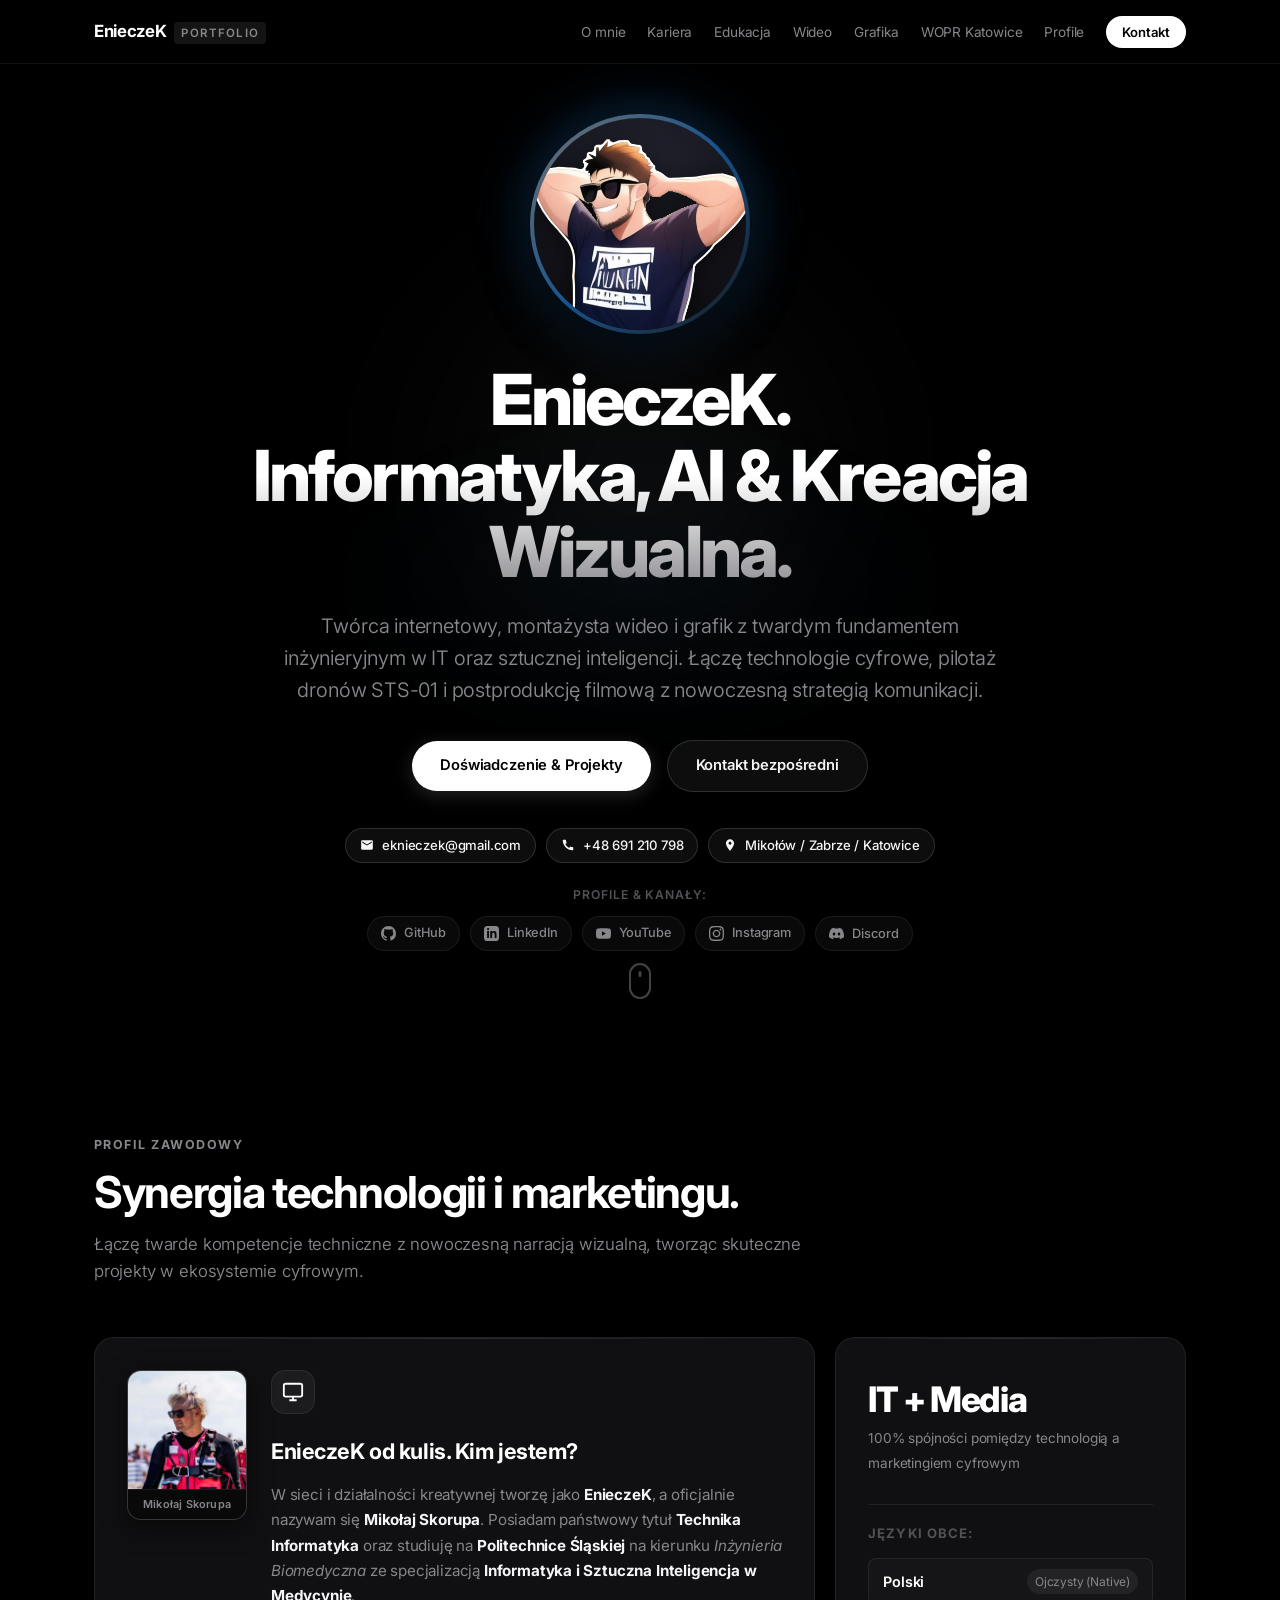
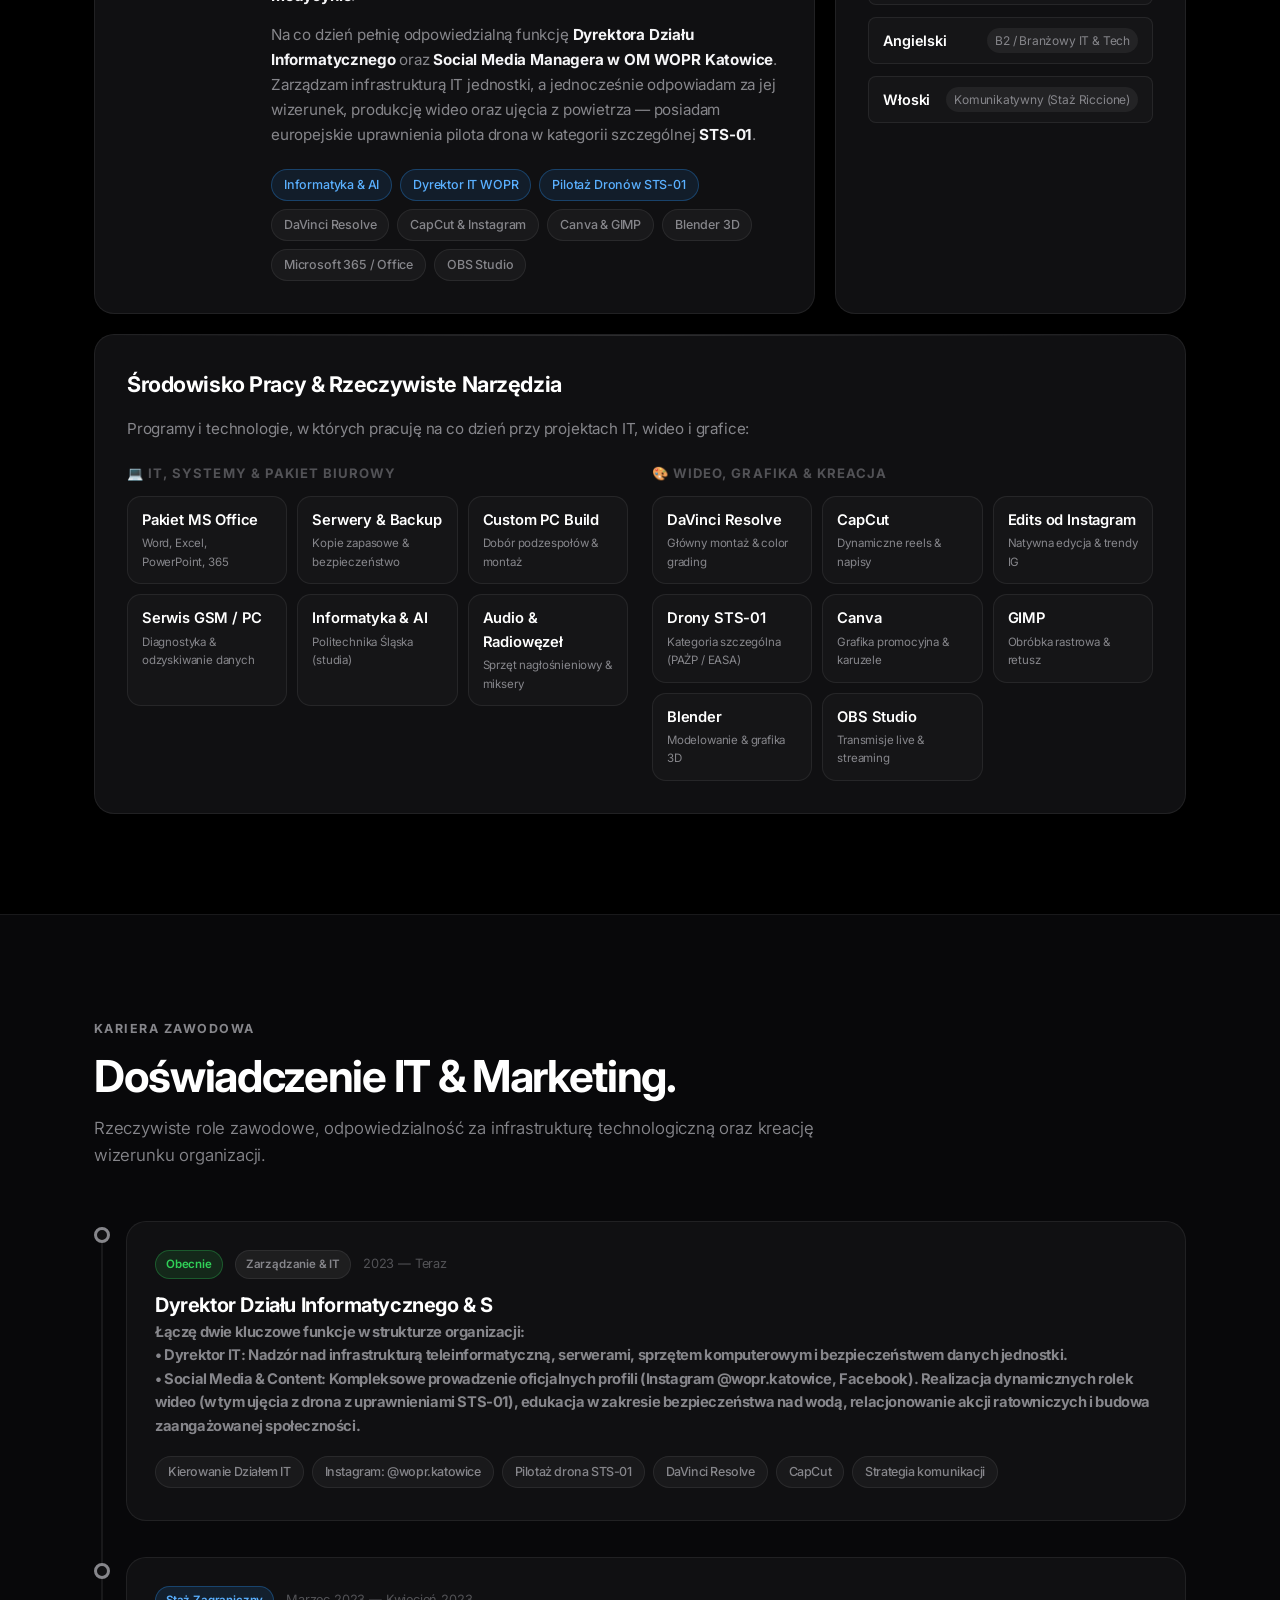
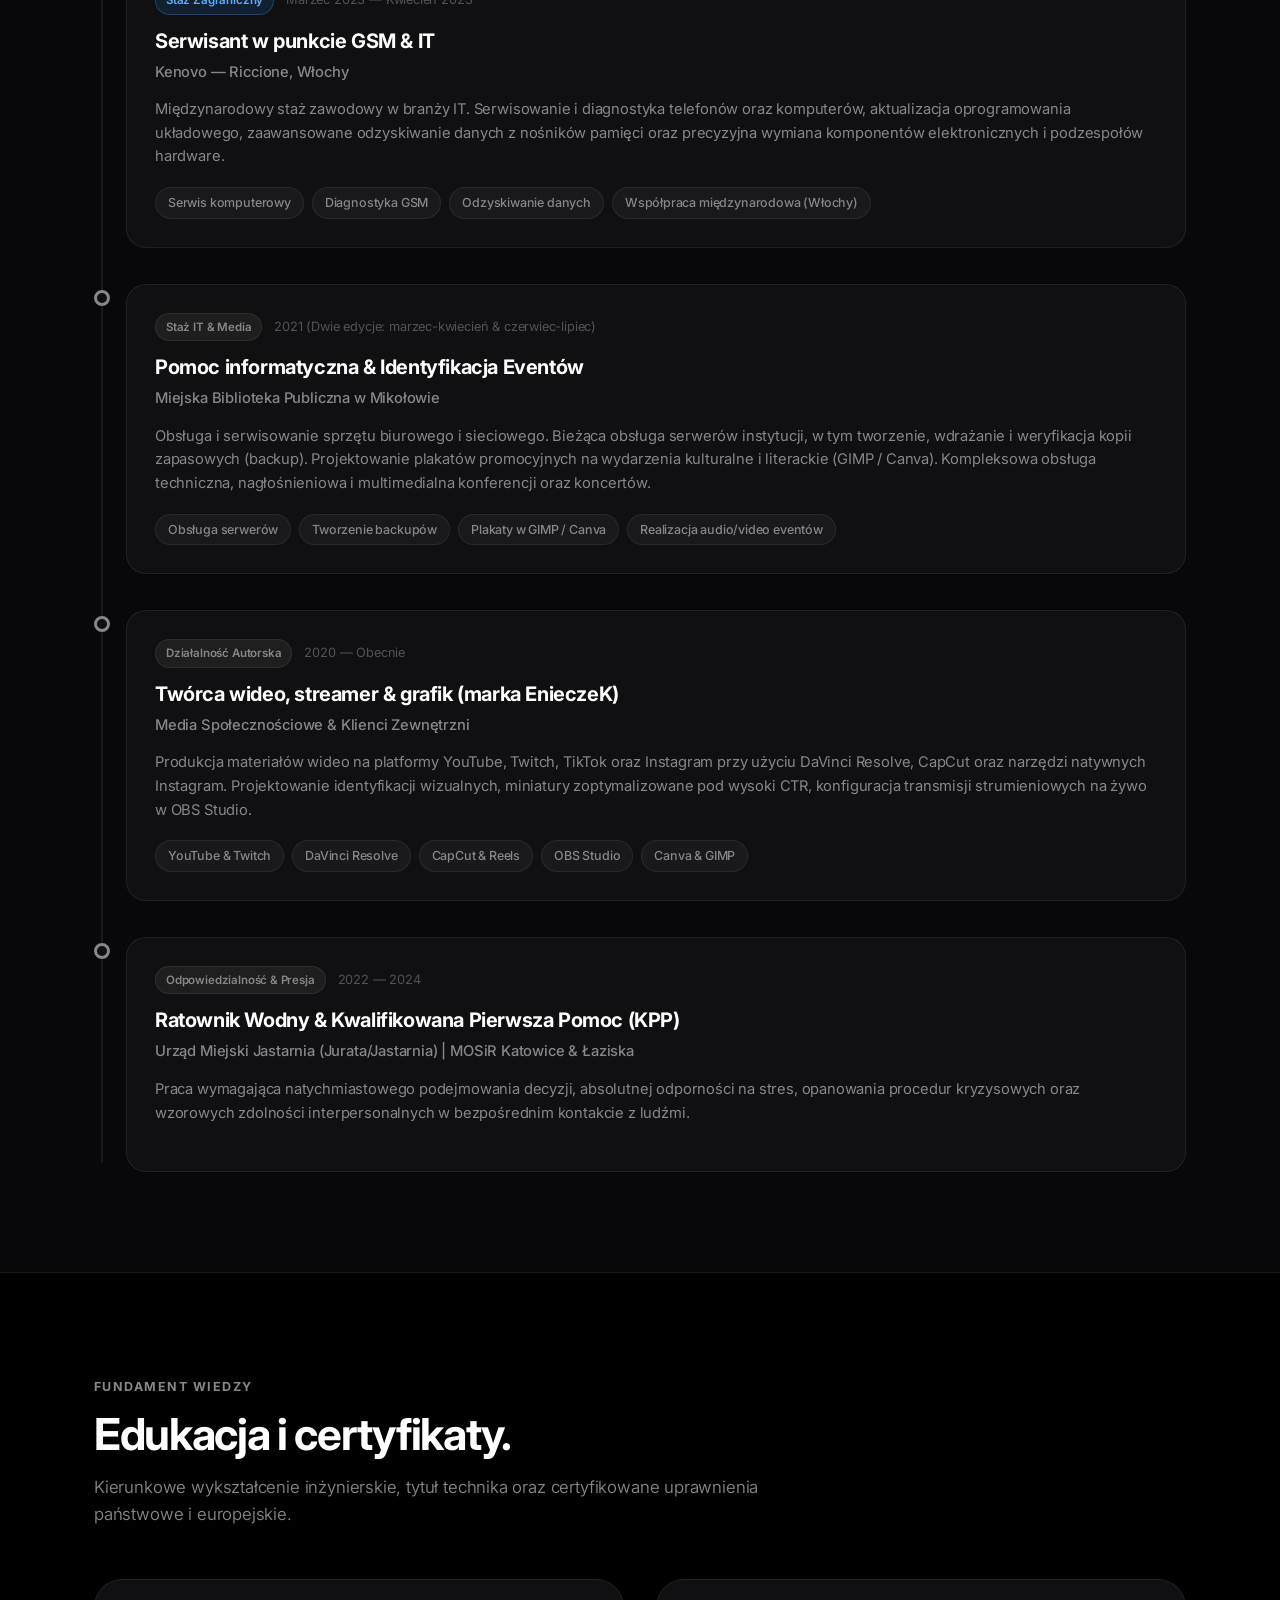
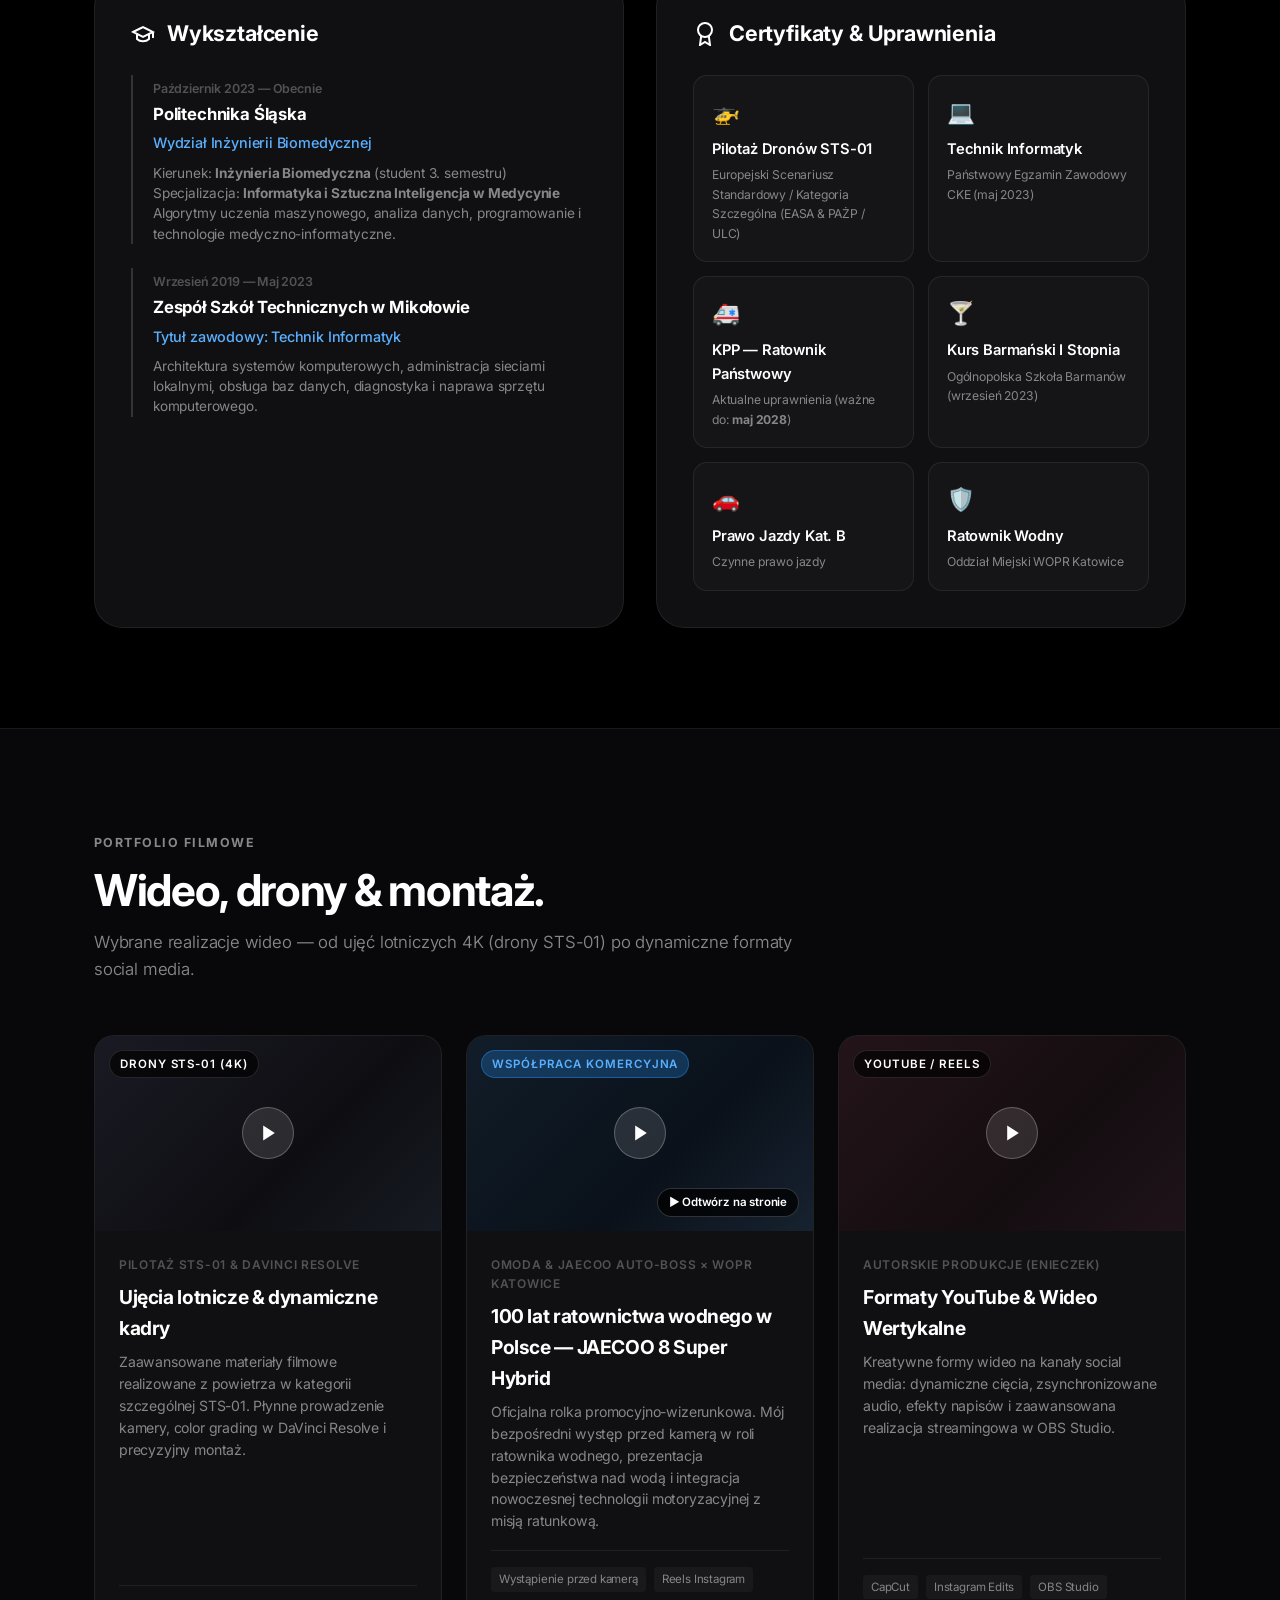
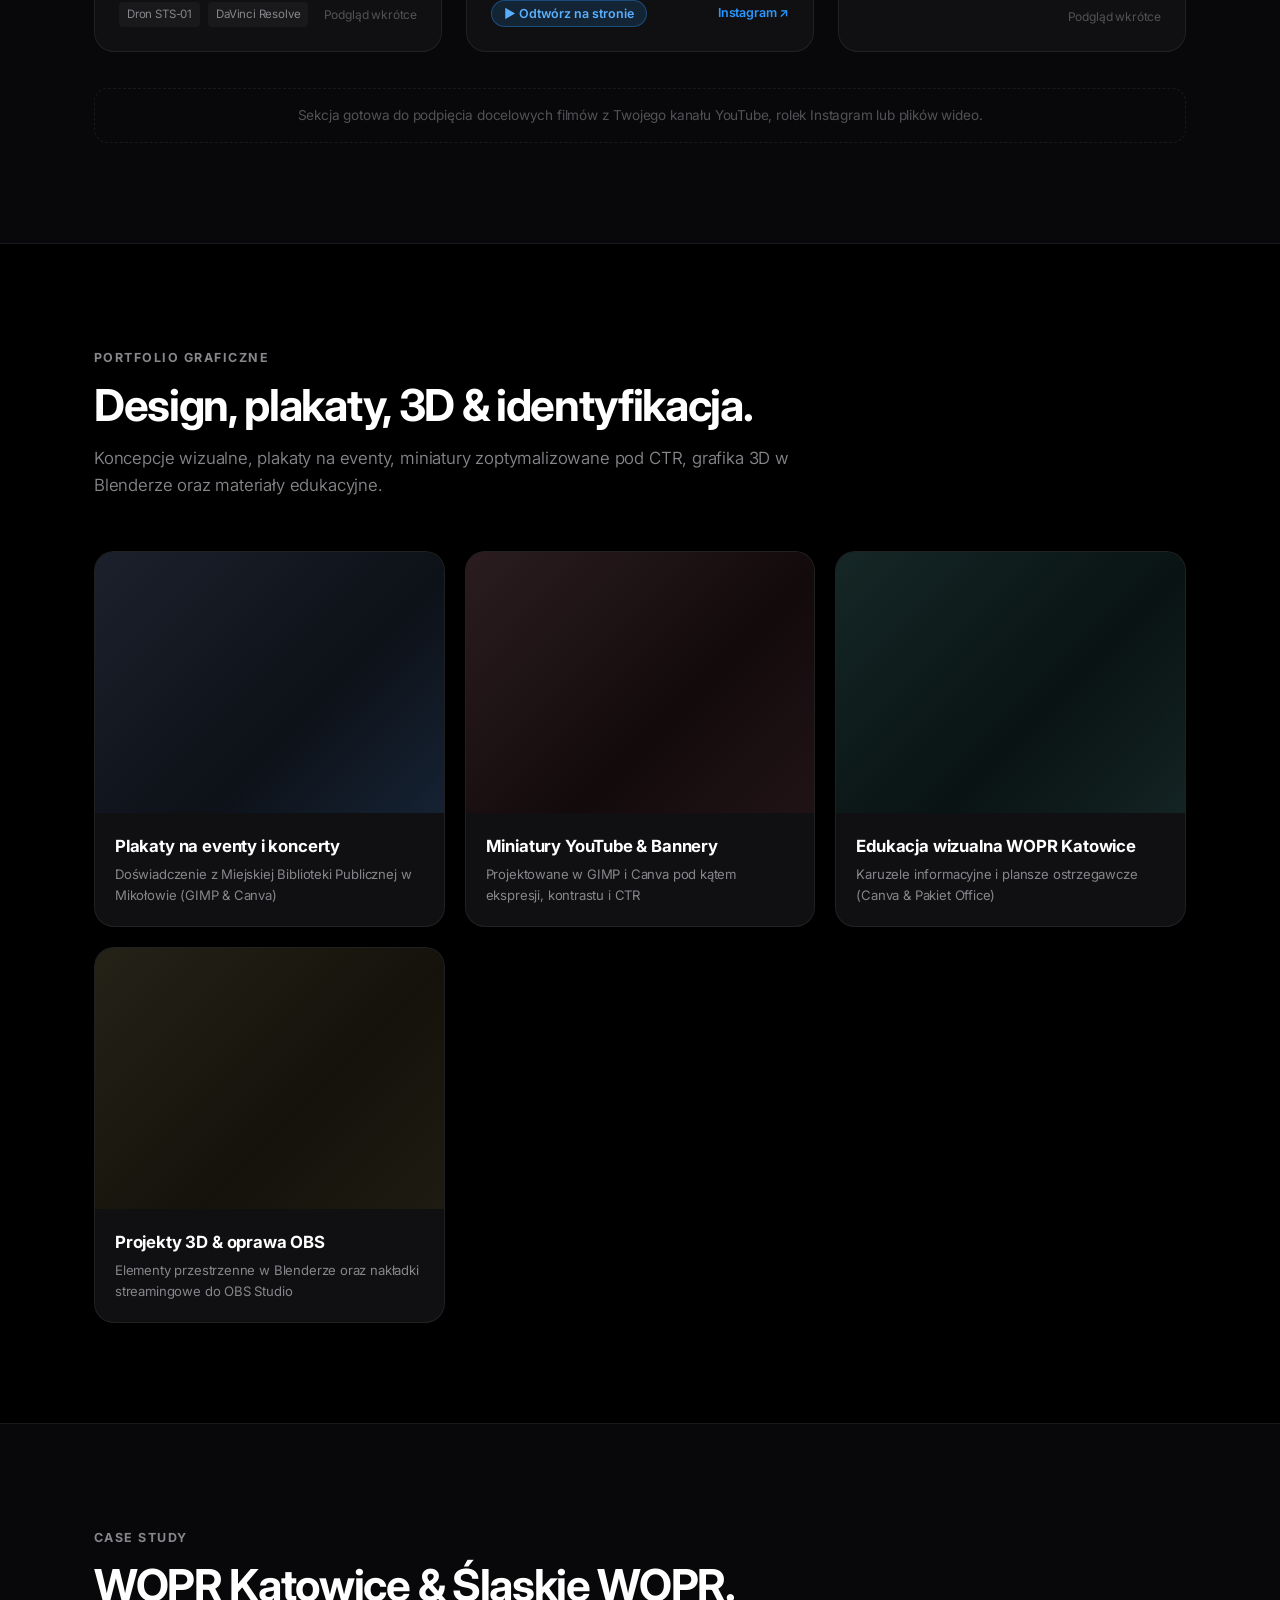
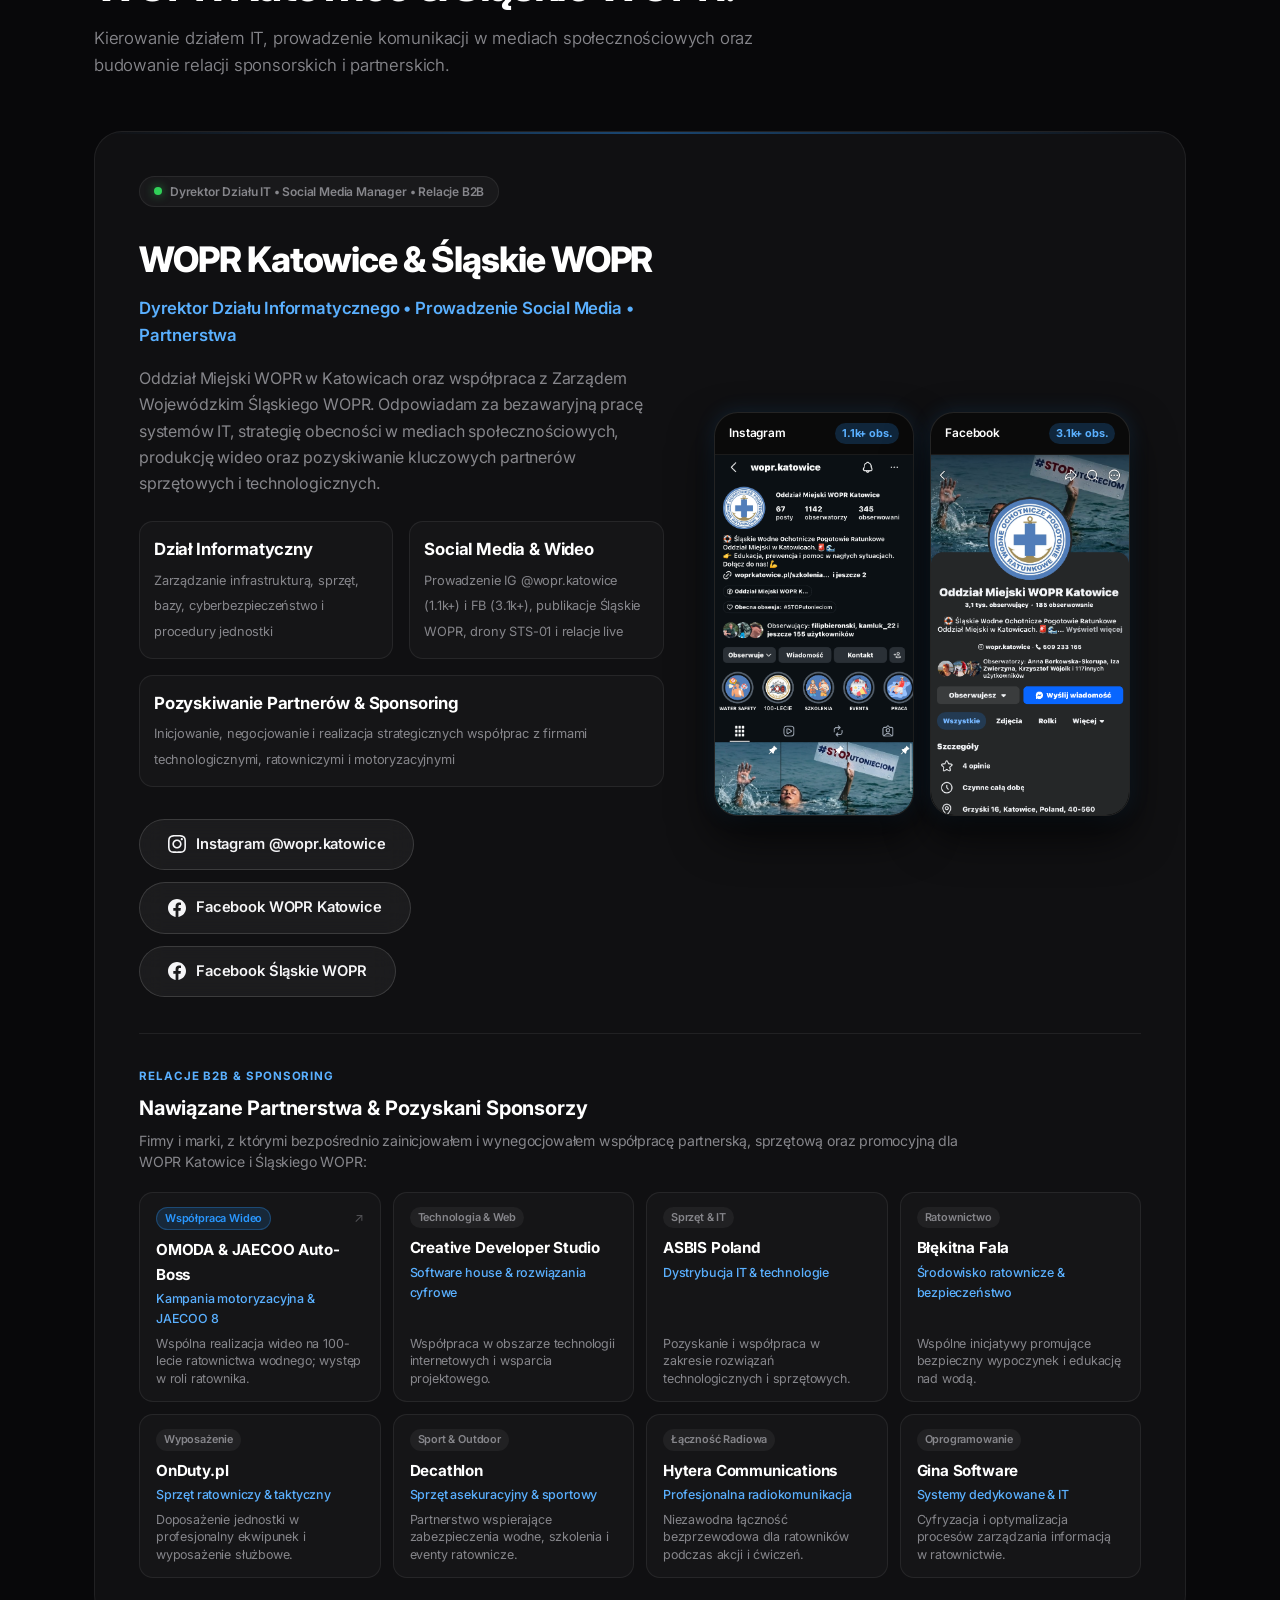
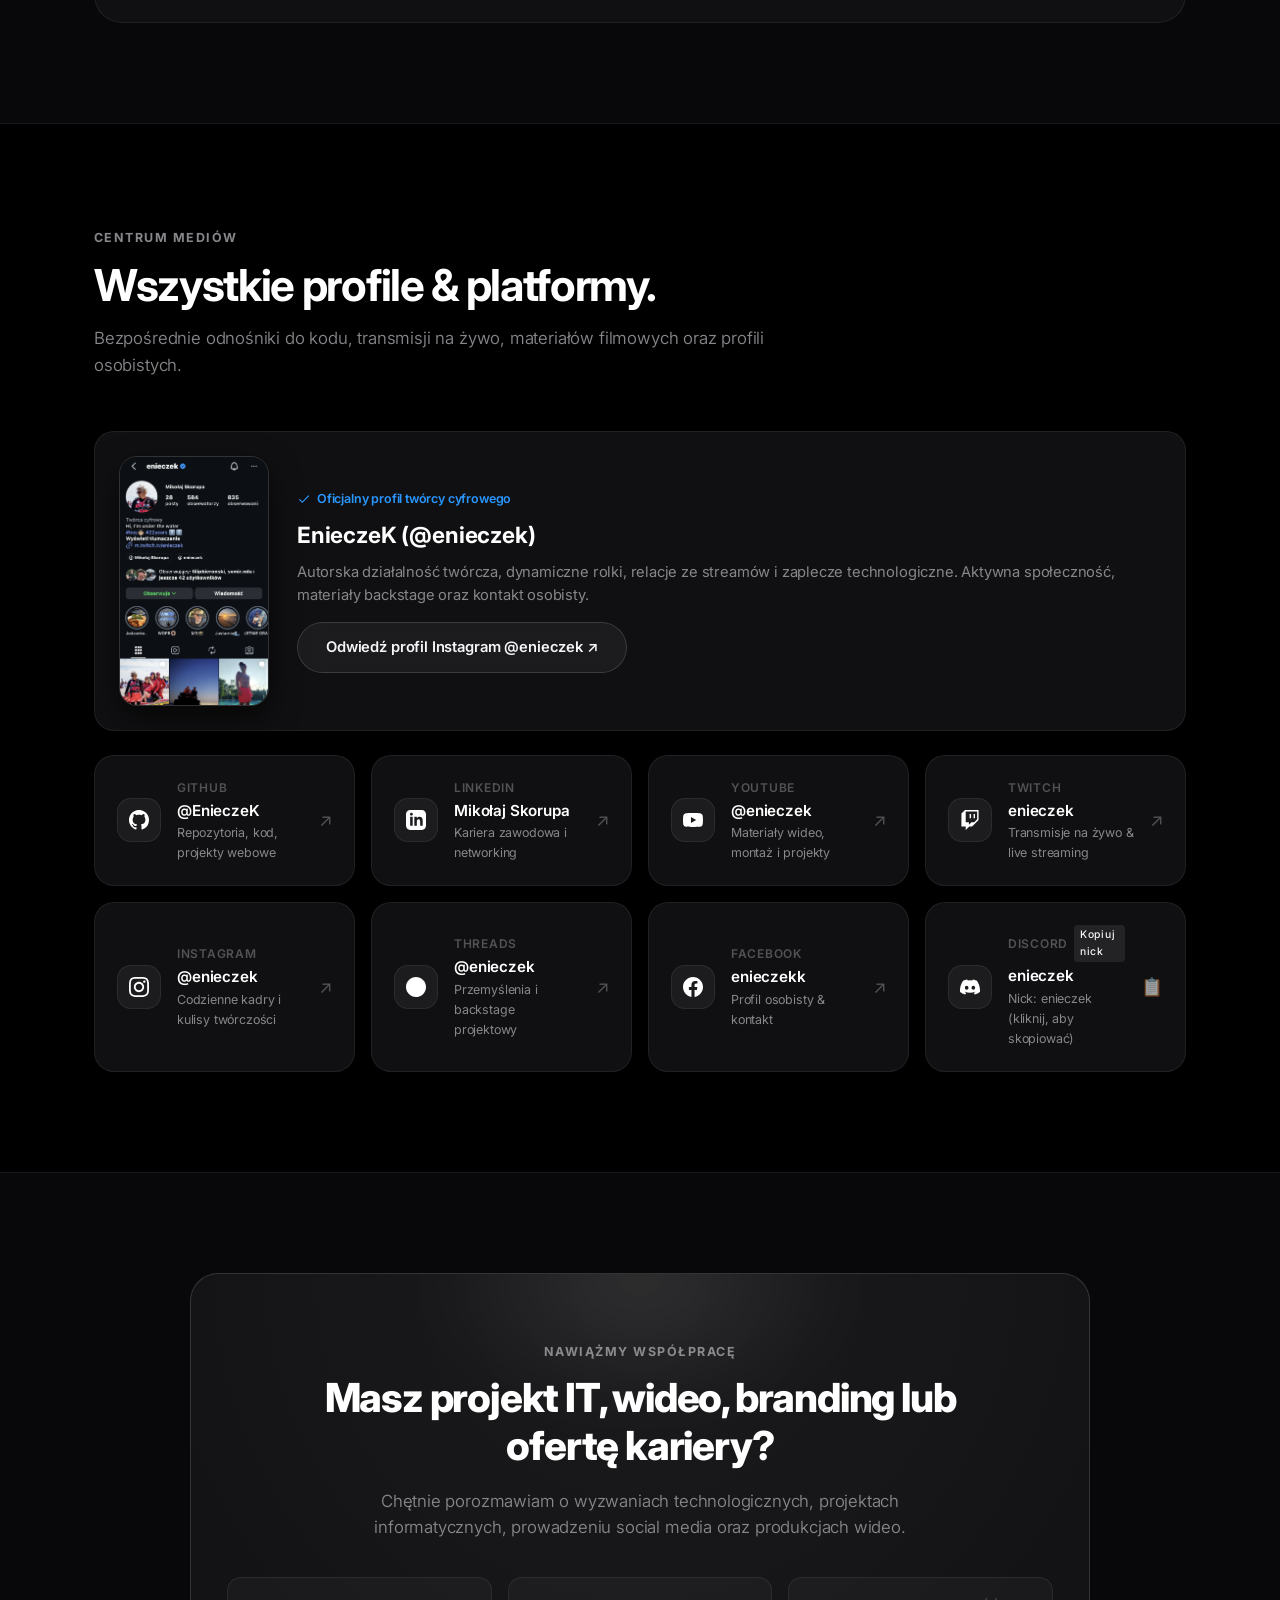
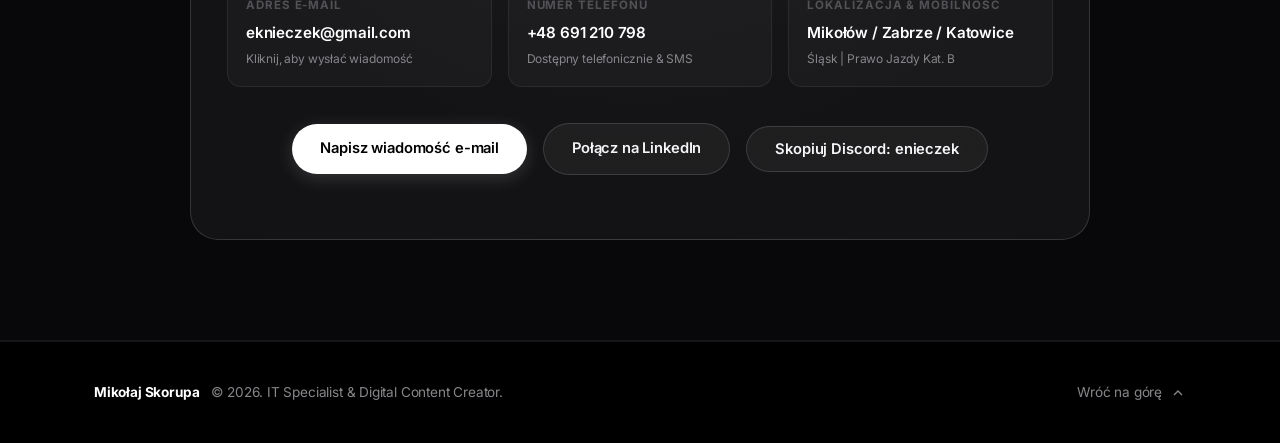
==== index.html @ 6f85c240 "Add interactive Instagram video player modal, WOPR phone mockups, strategic partnerships showcase, u" ====
<!DOCTYPE html>
<html lang="pl">
<head>
  <meta charset="UTF-8">
  <meta name="viewport" content="width=device-width, initial-scale=1.0">
  <meta http-equiv="X-UA-Compatible" content="ie=edge">
  
  <!-- SEO & Social Media Metadata -->
  <title>EnieczeK — Portfolio & CV | IT, AI & Content Creator (Mikołaj Skorupa)</title>
  <meta name="description" content="Oficjalne portfolio i CV twórcy EnieczeK (Mikołaj Skorupa). Technik Informatyk, student Informatyki i AI na Politechnice Śląskiej, Dyrektor Działu IT i Social Media Manager w WOPR Katowice.">
  <meta name="author" content="Mikołaj Skorupa (EnieczeK)">
  <meta name="theme-color" content="#000000">

  <!-- Open Graph / Facebook -->
  <meta property="og:type" content="website">
  <meta property="og:title" content="EnieczeK — IT, AI & Content Creator | Portfolio & CV">
  <meta property="og:description" content="Oficjalne portfolio i CV twórcy EnieczeK (Mikołaj Skorupa). Inżynieria IT, AI, drony STS-01, montaż wideo oraz nowoczesny marketing.">
  <meta property="og:url" content="https://enieczek.github.io/">

  <!-- Google Fonts (Inter: modern, crisp Apple SF Pro alternative) -->
  <link rel="preconnect" href="https://fonts.googleapis.com">
  <link rel="preconnect" href="https://fonts.gstatic.com" crossorigin>
  <link href="https://fonts.googleapis.com/css2?family=Inter:wght@300;400;500;600;700;800&family=Space+Grotesk:wght@500;700&display=swap" rel="stylesheet">

  <!-- Stylesheet -->
  <link rel="stylesheet" href="css/style.css">
</head>
<body id="top">

  <!-- Frosted Glass Apple-Style Header -->
  <header class="site-header" id="header">
    <div class="header-container">
      <a href="#top" class="brand-logo" aria-label="EnieczeK Strona Główna">
        <span class="logo-text">EnieczeK</span>
        <span class="logo-sub">Portfolio</span>
      </a>

      <!-- Desktop Navigation -->
      <nav class="main-nav" id="mainNav" aria-label="Nawigacja główna">
        <ul class="nav-list">
          <li><a href="#about" class="nav-link">O mnie</a></li>
          <li><a href="#experience" class="nav-link">Kariera</a></li>
          <li><a href="#education" class="nav-link">Edukacja</a></li>
          <li><a href="#video" class="nav-link">Wideo</a></li>
          <li><a href="#graphics" class="nav-link">Grafika</a></li>
          <li><a href="#social-work" class="nav-link">WOPR Katowice</a></li>
          <li><a href="#social-hub" class="nav-link">Profile</a></li>
          <li><a href="#contact" class="nav-cta">Kontakt</a></li>
        </ul>
      </nav>

      <!-- Mobile Hamburger Toggle -->
      <button class="menu-toggle" id="menuToggle" aria-label="Otwórz menu" aria-expanded="false">
        <span class="bar"></span>
        <span class="bar"></span>
      </button>
    </div>
  </header>

  <!-- Mobile Fullscreen Overlay Menu -->
  <div class="mobile-menu-overlay" id="mobileMenuOverlay">
    <nav class="mobile-nav" aria-label="Nawigacja mobilna">
      <ul>
        <li><a href="#about" class="mobile-link">O mnie</a></li>
        <li><a href="#experience" class="mobile-link">Doświadczenie zawodowe</a></li>
        <li><a href="#education" class="mobile-link">Edukacja & Certyfikaty</a></li>
        <li><a href="#video" class="mobile-link">Projekty Wideo</a></li>
        <li><a href="#graphics" class="mobile-link">Projekty Graficzne</a></li>
        <li><a href="#social-work" class="mobile-link">WOPR Katowice (Case Study)</a></li>
        <li><a href="#social-hub" class="mobile-link">Wszystkie Profile</a></li>
        <li><a href="#contact" class="mobile-link mobile-cta">Kontakt bezpośredni</a></li>
      </ul>
    </nav>
  </div>

  <main>
    <!-- HERO SECTION -->
    <section class="hero-section" id="hero">
      <div class="hero-glow"></div>
      <div class="hero-glow hero-glow-subtle"></div>
      
      <div class="container hero-content">
        <!-- Profile Avatar — Official EnieczeK Persona -->
        <div class="hero-avatar-wrap reveal-fade">
          <div class="hero-avatar-inner">
            <img src="eknieczekv2.png" alt="EnieczeK" class="hero-avatar-img">
          </div>
        </div>

        <h1 class="hero-title reveal-fade">
          EnieczeK.
          <span class="hero-title-accent">Informatyka, AI & Kreacja Wizualna.</span>
        </h1>

        <p class="hero-description reveal-fade">
          Twórca internetowy, montażysta wideo i grafik z twardym fundamentem inżynieryjnym w IT oraz sztucznej inteligencji. Łączę technologie cyfrowe, pilotaż dronów STS-01 i postprodukcję filmową z nowoczesną strategią komunikacji.
        </p>

        <div class="hero-actions reveal-fade">
          <a href="#experience" class="btn btn-primary">Doświadczenie & Projekty</a>
          <a href="#contact" class="btn btn-secondary">Kontakt bezpośredni</a>
        </div>

        <!-- Direct Contact Badges in Hero -->
        <div class="hero-direct-contact reveal-fade">
          <a href="mailto:eknieczek@gmail.com" class="direct-chip" title="Napisz wiadomość e-mail">
            <svg viewBox="0 0 24 24" class="icon" fill="currentColor"><path d="M20 4H4c-1.1 0-1.99.9-1.99 2L2 18c0 1.1.9 2 2 2h16c1.1 0 2-.9 2-2V6c0-1.1-.9-2-2-2zm0 4l-8 5-8-5V6l8 5 8-5v2z"/></svg>
            <span>eknieczek@gmail.com</span>
          </a>
          <a href="tel:+48691210798" class="direct-chip" title="Zadzwoń">
            <svg viewBox="0 0 24 24" class="icon" fill="currentColor"><path d="M20.01 15.38c-1.23 0-2.42-.2-3.53-.56a.977.977 0 0 0-1.01.24l-1.57 1.97c-2.83-1.44-5.15-3.75-6.59-6.59l1.97-1.57c.28-.28.36-.67.25-1.02A11.36 11.36 0 0 1 8.57 4c0-.55-.45-1-1-1H4c-.55 0-1 .45-1 1 0 9.39 7.61 17 17 17 .55 0 1-.45 1-1v-3.57c0-.55-.45-1-1-.05z"/></svg>
            <span>+48 691 210 798</span>
          </a>
          <span class="direct-chip">
            <svg viewBox="0 0 24 24" class="icon" fill="currentColor"><path d="M12 2C8.13 2 5 5.13 5 9c0 5.25 7 13 7 13s7-7.75 7-13c0-3.87-3.13-7-7-7zm0 9.5c-1.38 0-2.5-1.12-2.5-2.5s1.12-2.5 2.5-2.5 2.5 1.12 2.5 2.5-1.12 2.5-2.5 2.5z"/></svg>
            <span>Mikołów / Zabrze / Katowice</span>
          </span>
        </div>

        <!-- Quick Social Shortcuts in Hero -->
        <div class="hero-socials reveal-fade">
          <span class="hero-socials-label">Profile & Kanały:</span>
          <div class="hero-social-icons">
            <a href="https://github.com/EnieczeK" target="_blank" rel="noopener noreferrer" title="GitHub" class="social-chip">
              <svg viewBox="0 0 24 24" class="icon" fill="currentColor"><path d="M12 0C5.37 0 0 5.37 0 12c0 5.31 3.435 9.795 8.205 11.385.6.105.825-.255.825-.57 0-.285-.015-1.23-.015-2.235-3.015.555-3.795-.735-4.035-1.41-.135-.345-.72-1.41-1.23-1.695-.42-.225-1.02-.78-.015-.795.945-.015 1.62.87 1.845 1.23 1.08 1.815 2.805 1.305 3.495.99.105-.78.42-1.305.765-1.605-2.67-.3-5.46-1.335-5.46-5.925 0-1.305.465-2.385 1.23-3.225-.12-.3-.54-1.53.12-3.18 0 0 1.005-.315 3.3 1.23.96-.27 1.98-.405 3-.405s2.04.135 3 .405c2.295-1.56 3.3-1.23 3.3-1.23.66 1.65.24 2.88.12 3.18.765.84 1.23 1.905 1.23 3.225 0 4.605-2.805 5.625-5.475 5.925.435.375.81 1.095.81 2.22 0 1.605-.015 2.895-.015 3.3 0 .315.225.69.825.57A12.02 12.02 0 0024 12c0-6.63-5.37-12-12-12z"/></svg>
              <span>GitHub</span>
            </a>
            <a href="https://www.linkedin.com/in/miko%C5%82aj-skorupa-8ab4a5393/" target="_blank" rel="noopener noreferrer" title="LinkedIn" class="social-chip">
              <svg viewBox="0 0 24 24" class="icon" fill="currentColor"><path d="M19 0h-14c-2.761 0-5 2.239-5 5v14c0 2.761 2.239 5 5 5h14c2.762 0 5-2.239 5-5v-14c0-2.761-2.238-5-5-5zm-11 19h-3v-11h3v11zm-1.5-12.268c-.966 0-1.75-.79-1.75-1.764s.784-1.764 1.75-1.764 1.75.79 1.75 1.764-.783 1.764-1.75 1.764zm13.5 12.268h-3v-5.604c0-3.368-4-3.113-4 0v5.604h-3v-11h3v1.765c1.396-2.586 7-2.777 7 2.476v6.759z"/></svg>
              <span>LinkedIn</span>
            </a>
            <a href="https://www.youtube.com/@enieczek/featured" target="_blank" rel="noopener noreferrer" title="YouTube" class="social-chip">
              <svg viewBox="0 0 24 24" class="icon" fill="currentColor"><path d="M23.498 6.186a3.016 3.016 0 0 0-2.122-2.136C19.505 3.545 12 3.545 12 3.545s-7.505 0-9.377.505A3.017 3.017 0 0 0 .502 6.186C0 8.07 0 12 0 12s0 3.93.502 5.814a3.016 3.016 0 0 0 2.122 2.136c1.871.505 9.376.505 9.376.505s7.505 0 9.377-.505a3.015 3.015 0 0 0 2.122-2.136C24 15.93 24 12 24 12s0-3.93-.502-5.814zM9.545 15.568V8.432L15.818 12l-6.273 3.568z"/></svg>
              <span>YouTube</span>
            </a>
            <a href="https://www.instagram.com/enieczek/" target="_blank" rel="noopener noreferrer" title="Instagram" class="social-chip">
              <svg viewBox="0 0 24 24" class="icon" fill="currentColor"><path d="M12 2.163c3.204 0 3.584.012 4.85.07 3.252.148 4.771 1.691 4.919 4.919.058 1.265.069 1.645.069 4.849 0 3.205-.012 3.584-.069 4.849-.149 3.225-1.664 4.771-4.919 4.919-1.266.058-1.644.07-4.85.07-3.204 0-3.584-.012-4.849-.07-3.26-.149-4.771-1.699-4.919-4.92-.058-1.265-.07-1.644-.07-4.849 0-3.204.013-3.583.07-4.849.149-3.227 1.664-4.771 4.919-4.919 1.266-.057 1.645-.069 4.849-.069zm0-2.163c-3.259 0-3.667.014-4.947.072-4.358.2-6.78 2.618-6.98 6.98-.059 1.281-.073 1.689-.073 4.948 0 3.259.014 3.668.072 4.948.2 4.358 2.618 6.78 6.98 6.98 1.281.058 1.689.072 4.948.072 3.259 0 3.668-.014 4.948-.072 4.354-.2 6.782-2.618 6.979-6.98.059-1.28.073-1.689.073-4.948 0-3.259-.014-3.667-.072-4.947-.196-4.354-2.617-6.78-6.979-6.98-1.281-.059-1.69-.073-4.949-.073zm0 5.838c-3.403 0-6.162 2.759-6.162 6.162s2.759 6.163 6.162 6.163 6.162-2.759 6.162-6.163c0-3.403-2.759-6.162-6.162-6.162zm0 10.162c-2.209 0-4-1.79-4-4 0-2.209 1.791-4 4-4s4 1.791 4 4c0 2.21-1.791 4-4 4zm6.406-11.845c-.796 0-1.441.645-1.441 1.44s.645 1.44 1.441 1.44c.795 0 1.439-.645 1.439-1.44s-.644-1.44-1.439-1.44z"/></svg>
              <span>Instagram</span>
            </a>
            <button class="social-chip discord-chip" id="discordHeroBtn" title="Kliknij, aby skopiować nick: enieczek" data-clipboard="enieczek">
              <svg viewBox="0 0 24 24" class="icon" fill="currentColor"><path d="M20.317 4.37a19.791 19.791 0 0 0-4.885-1.515.074.074 0 0 0-.079.037c-.21.375-.444.864-.608 1.25a18.27 18.27 0 0 0-5.487 0 12.64 12.64 0 0 0-.617-1.25.077.077 0 0 0-.079-.037A19.736 19.736 0 0 0 3.677 4.37a.07.07 0 0 0-.032.027C.533 9.046-.32 13.58.099 18.057a.082.082 0 0 0 .031.057 19.9 19.9 0 0 0 5.993 3.03.078.078 0 0 0 .084-.028c.462-.63.874-1.295 1.226-1.994.021-.041.001-.09-.041-.106a13.107 13.107 0 0 1-1.872-.892.077.077 0 0 1-.008-.128 10.2 10.2 0 0 0 .372-.292.074.074 0 0 1 .077-.01c3.929 1.793 8.18 1.793 12.061 0a.074.074 0 0 1 .078.01c.12.098.246.198.373.292a.077.077 0 0 1-.006.127 12.299 12.299 0 0 1-1.873.893.077.077 0 0 0-.041.107c.36.698.772 1.362 1.225 1.993a.076.076 0 0 0 .084.028 19.839 19.839 0 0 0 6.002-3.03.077.077 0 0 0 .032-.054c.5-5.177-.838-9.674-3.549-13.66a.061.061 0 0 0-.031-.028zM8.02 15.33c-1.183 0-2.157-1.085-2.157-2.419 0-1.333.956-2.419 2.157-2.419 1.21 0 2.176 1.096 2.157 2.42 0 1.333-.956 2.418-2.157 2.418zm7.975 0c-1.183 0-2.157-1.085-2.157-2.419 0-1.333.955-2.419 2.157-2.419 1.21 0 2.176 1.096 2.157 2.42 0 1.333-.946 2.418-2.157 2.418z"/></svg>
              <span>Discord</span>
            </button>
          </div>
        </div>
      </div>

      <div class="scroll-indicator">
        <a href="#about" aria-label="Przewiń w dół">
          <span class="mouse-icon">
            <span class="wheel"></span>
          </span>
        </a>
      </div>
    </section>

    <!-- SECTION: ABOUT ME (Bento Grid Apple-Style) -->
    <section class="section" id="about">
      <div class="container">
        <div class="section-header reveal-fade">
          <span class="section-tag">Profil Zawodowy</span>
          <h2 class="section-title">Synergia technologii i marketingu.</h2>
          <p class="section-subtitle">
            Łączę twarde kompetencje techniczne z nowoczesną narracją wizualną, tworząc skuteczne projekty w ekosystemie cyfrowym.
          </p>
        </div>

        <div class="bento-grid">
          <!-- Bento 1: Profil & Hybrydowe Kompetencje (EnieczeK / Mikołaj Skorupa) -->
          <div class="bento-card bento-span-2 reveal-fade">
            <div class="bento-card-inner">
              <div class="bio-with-photo">
                <div class="bio-photo-card">
                  <img src="profilowe.jpg" alt="Mikołaj Skorupa" class="bio-photo-img">
                  <span class="bio-photo-caption">Mikołaj Skorupa</span>
                </div>
                <div class="bio-text-wrap">
                  <div class="card-icon-badge">
                    <svg viewBox="0 0 24 24" fill="none" stroke="currentColor" stroke-width="2" class="card-icon"><rect x="2" y="3" width="20" height="14" rx="2" ry="2"></rect><line x1="8" y1="21" x2="16" y2="21"></line><line x1="12" y1="17" x2="12" y2="21"></line></svg>
                  </div>
                  <h3 class="bento-title">EnieczeK od kulis. Kim jestem?</h3>
                  <p class="bento-text">
                    W sieci i działalności kreatywnej tworzę jako <strong>EnieczeK</strong>, a oficjalnie nazywam się <strong>Mikołaj Skorupa</strong>. Posiadam państwowy tytuł <strong>Technika Informatyka</strong> oraz studiuję na <strong>Politechnice Śląskiej</strong> na kierunku <em>Inżynieria Biomedyczna</em> ze specjalizacją <strong>Informatyka i Sztuczna Inteligencja w Medycynie</strong>.
                  </p>
                  <p class="bento-text">
                    Na co dzień pełnię odpowiedzialną funkcję <strong>Dyrektora Działu Informatycznego</strong> oraz <strong>Social Media Managera w OM WOPR Katowice</strong>. Zarządzam infrastrukturą IT jednostki, a jednocześnie odpowiadam za jej wizerunek, produkcję wideo oraz ujęcia z powietrza — posiadam europejskie uprawnienia pilota drona w kategorii szczególnej <strong>STS-01</strong>.
                  </p>
                  <div class="tags-cluster">
                    <span class="tag tag-highlight">Informatyka & AI</span>
                    <span class="tag tag-highlight">Dyrektor IT WOPR</span>
                    <span class="tag tag-highlight">Pilotaż Dronów STS-01</span>
                    <span class="tag">DaVinci Resolve</span>
                    <span class="tag">CapCut & Instagram</span>
                    <span class="tag">Canva & GIMP</span>
                    <span class="tag">Blender 3D</span>
                    <span class="tag">Microsoft 365 / Office</span>
                    <span class="tag">OBS Studio</span>
                  </div>
                </div>
              </div>
            </div>
          </div>

          <!-- Bento 2: Kluczowe Atuty & Języki -->
          <div class="bento-card reveal-fade">
            <div class="bento-card-inner">
              <div class="metric-block">
                <span class="metric-number">IT + Media</span>
                <span class="metric-label">100% spójności pomiędzy technologią a marketingiem cyfrowym</span>
              </div>
              <div class="metric-divider"></div>
              
              <h4 style="font-size: 0.82rem; text-transform: uppercase; letter-spacing: 0.08em; color: var(--text-tertiary); margin-bottom: 8px;">Języki obce:</h4>
              <div class="lang-container">
                <div class="lang-item">
                  <span class="lang-name">Polski</span>
                  <span class="lang-level">Ojczysty (Native)</span>
                </div>
                <div class="lang-item">
                  <span class="lang-name">Angielski</span>
                  <span class="lang-level">B2 / Branżowy IT & Tech</span>
                </div>
                <div class="lang-item">
                  <span class="lang-name">Włoski</span>
                  <span class="lang-level">Komunikatywny (Staż Riccione)</span>
                </div>
              </div>
            </div>
          </div>

          <!-- Bento 3: Dokładny Stack Technologiczny i Narzędzia -->
          <div class="bento-card bento-span-3 reveal-fade">
            <div class="bento-card-inner">
              <h3 class="bento-title">Środowisko Pracy & Rzeczywiste Narzędzia</h3>
              <p class="bento-text">Programy i technologie, w których pracuję na co dzień przy projektach IT, wideo i grafice:</p>
              
              <div class="tools-dual-container">
                <!-- IT, Biuro & Hardware -->
                <div>
                  <h4 class="tools-column-title">💻 IT, Systemy & Pakiet Biurowy</h4>
                  <div class="tools-grid">
                    <div class="tool-item">
                      <span class="tool-name">Pakiet MS Office</span>
                      <span class="tool-category">Word, Excel, PowerPoint, 365</span>
                    </div>
                    <div class="tool-item">
                      <span class="tool-name">Serwery & Backup</span>
                      <span class="tool-category">Kopie zapasowe & bezpieczeństwo</span>
                    </div>
                    <div class="tool-item">
                      <span class="tool-name">Custom PC Build</span>
                      <span class="tool-category">Dobór podzespołów & montaż</span>
                    </div>
                    <div class="tool-item">
                      <span class="tool-name">Serwis GSM / PC</span>
                      <span class="tool-category">Diagnostyka & odzyskiwanie danych</span>
                    </div>
                    <div class="tool-item">
                      <span class="tool-name">Informatyka & AI</span>
                      <span class="tool-category">Politechnika Śląska (studia)</span>
                    </div>
                    <div class="tool-item">
                      <span class="tool-name">Audio & Radiowęzeł</span>
                      <span class="tool-category">Sprzęt nagłośnieniowy & miksery</span>
                    </div>
                  </div>
                </div>

                <!-- Video, Grafika & Streaming -->
                <div>
                  <h4 class="tools-column-title">🎨 Wideo, Grafika & Kreacja</h4>
                  <div class="tools-grid">
                    <div class="tool-item">
                      <span class="tool-name">DaVinci Resolve</span>
                      <span class="tool-category">Główny montaż & color grading</span>
                    </div>
                    <div class="tool-item">
                      <span class="tool-name">CapCut</span>
                      <span class="tool-category">Dynamiczne reels & napisy</span>
                    </div>
                    <div class="tool-item">
                      <span class="tool-name">Edits od Instagram</span>
                      <span class="tool-category">Natywna edycja & trendy IG</span>
                    </div>
                    <div class="tool-item">
                      <span class="tool-name">Drony STS-01</span>
                      <span class="tool-category">Kategoria szczególna (PAŻP / EASA)</span>
                    </div>
                    <div class="tool-item">
                      <span class="tool-name">Canva</span>
                      <span class="tool-category">Grafika promocyjna & karuzele</span>
                    </div>
                    <div class="tool-item">
                      <span class="tool-name">GIMP</span>
                      <span class="tool-category">Obróbka rastrowa & retusz</span>
                    </div>
                    <div class="tool-item">
                      <span class="tool-name">Blender</span>
                      <span class="tool-category">Modelowanie & grafika 3D</span>
                    </div>
                    <div class="tool-item">
                      <span class="tool-name">OBS Studio</span>
                      <span class="tool-category">Transmisje live & streaming</span>
                    </div>
                  </div>
                </div>
              </div>

            </div>
          </div>
        </div>
      </div>
    </section>

    <!-- SECTION: EXPERIENCE & CV (Ścieżka Zawodowa) -->
    <section class="section section-darker" id="experience">
      <div class="container">
        <div class="section-header reveal-fade">
          <span class="section-tag">Kariera Zawodowa</span>
          <h2 class="section-title">Doświadczenie IT & Marketing.</h2>
          <p class="section-subtitle">
            Rzeczywiste role zawodowe, odpowiedzialność za infrastrukturę technologiczną oraz kreację wizerunku organizacji.
          </p>
        </div>

        <div class="timeline">
          <!-- Timeline Item 1: WOPR Katowice -->
          <div class="timeline-item reveal-fade">
            <div class="timeline-dot"></div>
            <div class="timeline-content">
              <div class="timeline-meta">
                <span class="timeline-badge current">Obecnie</span>
                <span class="timeline-badge">Zarządzanie & IT</span>
                <span class="timeline-period">2023 — Teraz</span>
              </div>
              <h3 class="timeline-title">Dyrektor Działu Informatycznego & S              <p class="timeline-desc">
                Łączę dwie kluczowe funkcje w strukturze organizacji:
                <br>• <strong>Dyrektor IT:</strong> Nadzór nad infrastrukturą teleinformatyczną, serwerami, sprzętem komputerowym i bezpieczeństwem danych jednostki.
                <br>• <strong>Social Media & Content:</strong> Kompleksowe prowadzenie oficjalnych profili (Instagram @wopr.katowice, Facebook). Realizacja dynamicznych rolek wideo (w tym ujęcia z drona z uprawnieniami STS-01), edukacja w zakresie bezpieczeństwa nad wodą, relacjonowanie akcji ratowniczych i budowa zaangażowanej społeczności.
              </p>
              <div class="tags-cluster">
                <span class="tag">Kierowanie Działem IT</span>
                <span class="tag">Instagram: @wopr.katowice</span>
                <span class="tag">Pilotaż drona STS-01</span>
                <span class="tag">DaVinci Resolve</span>
                <span class="tag">CapCut</span>
                <span class="tag">Strategia komunikacji</span>
              </div>
            </div>
          </div>

          <!-- Timeline Item 2: Kenovo Riccione (Włochy) -->
          <div class="timeline-item reveal-fade">
            <div class="timeline-dot"></div>
            <div class="timeline-content">
              <div class="timeline-meta">
                <span class="timeline-badge international">Staż Zagraniczny</span>
                <span class="timeline-period">Marzec 2023 — Kwiecień 2023</span>
              </div>
              <h3 class="timeline-title">Serwisant w punkcie GSM & IT</h3>
              <h4 class="timeline-org">Kenovo — Riccione, Włochy</h4>
              <p class="timeline-desc">
                Międzynarodowy staż zawodowy w branży IT. Serwisowanie i diagnostyka telefonów oraz komputerów, aktualizacja oprogramowania układowego, zaawansowane odzyskiwanie danych z nośników pamięci oraz precyzyjna wymiana komponentów elektronicznych i podzespołów hardware.
              </p>
              <div class="tags-cluster">
                <span class="tag">Serwis komputerowy</span>
                <span class="tag">Diagnostyka GSM</span>
                <span class="tag">Odzyskiwanie danych</span>
                <span class="tag">Współpraca międzynarodowa (Włochy)</span>
              </div>
            </div>
          </div>

          <!-- Timeline Item 3: Miejska Biblioteka Publiczna Mikołów -->
          <div class="timeline-item reveal-fade">
            <div class="timeline-dot"></div>
            <div class="timeline-content">
              <div class="timeline-meta">
                <span class="timeline-badge">Staż IT & Media</span>
                <span class="timeline-period">2021 (Dwie edycje: marzec-kwiecień & czerwiec-lipiec)</span>
              </div>
              <h3 class="timeline-title">Pomoc informatyczna & Identyfikacja Eventów</h3>
              <h4 class="timeline-org">Miejska Biblioteka Publiczna w Mikołowie</h4>
              <p class="timeline-desc">
                Obsługa i serwisowanie sprzętu biurowego i sieciowego. Bieżąca obsługa serwerów instytucji, w tym tworzenie, wdrażanie i weryfikacja kopii zapasowych (backup). Projektowanie plakatów promocyjnych na wydarzenia kulturalne i literackie (GIMP / Canva). Kompleksowa obsługa techniczna, nagłośnieniowa i multimedialna konferencji oraz koncertów.
              </p>
              <div class="tags-cluster">
                <span class="tag">Obsługa serwerów</span>
                <span class="tag">Tworzenie backupów</span>
                <span class="tag">Plakaty w GIMP / Canva</span>
                <span class="tag">Realizacja audio/video eventów</span>
              </div>
            </div>
          </div>

          <!-- Timeline Item 4: Freelance enieczek -->
          <div class="timeline-item reveal-fade">
            <div class="timeline-dot"></div>
            <div class="timeline-content">
              <div class="timeline-meta">
                <span class="timeline-badge">Działalność Autorska</span>
                <span class="timeline-period">2020 — Obecnie</span>
              </div>
              <h3 class="timeline-title">Twórca wideo, streamer & grafik (marka EnieczeK)</h3>
              <h4 class="timeline-org">Media Społecznościowe & Klienci Zewnętrzni</h4>
              <p class="timeline-desc">
                Produkcja materiałów wideo na platformy YouTube, Twitch, TikTok oraz Instagram przy użyciu DaVinci Resolve, CapCut oraz narzędzi natywnych Instagram. Projektowanie identyfikacji wizualnych, miniatury zoptymalizowane pod wysoki CTR, konfiguracja transmisji strumieniowych na żywo w OBS Studio.
              </p>
              <div class="tags-cluster">
                <span class="tag">YouTube & Twitch</span>
                <span class="tag">DaVinci Resolve</span>
                <span class="tag">CapCut & Reels</span>
                <span class="tag">OBS Studio</span>
                <span class="tag">Canva & GIMP</span>
              </div>
            </div>
          </div>

          <!-- Timeline Item 5: Doświadczenie Ratownicze & Praca pod presją -->
          <div class="timeline-item reveal-fade">
            <div class="timeline-dot"></div>
            <div class="timeline-content">
              <div class="timeline-meta">
                <span class="timeline-badge">Odpowiedzialność & Presja</span>
                <span class="timeline-period">2022 — 2024</span>
              </div>
              <h3 class="timeline-title">Ratownik Wodny & Kwalifikowana Pierwsza Pomoc (KPP)</h3>
              <h4 class="timeline-org">Urząd Miejski Jastarnia (Jurata/Jastarnia) | MOSiR Katowice & Łaziska</h4>
              <p class="timeline-desc">
                Praca wymagająca natychmiastowego podejmowania decyzji, absolutnej odporności na stres, opanowania procedur kryzysowych oraz wzorowych zdolności interpersonalnych w bezpośrednim kontakcie z ludźmi.
              </p>
            </div>
          </div>
        </div>
      </div>
    </section>

    <!-- SECTION: EDUCATION & CERTIFICATIONS (Edukacja & Certyfikaty) -->
    <section class="section" id="education">
      <div class="container">
        <div class="section-header reveal-fade">
          <span class="section-tag">Fundament Wiedzy</span>
          <h2 class="section-title">Edukacja i certyfikaty.</h2>
          <p class="section-subtitle">
            Kierunkowe wykształcenie inżynierskie, tytuł technika oraz certyfikowane uprawnienia państwowe i europejskie.
          </p>
        </div>

        <div class="edu-cert-wrapper">
          <!-- Column 1: Wykształcenie -->
          <div class="column-card reveal-fade">
            <h3 class="column-card-title">
              <svg viewBox="0 0 24 24" fill="none" stroke="currentColor" stroke-width="2"><path d="M22 10v6M2 10l10-5 10 5-10 5z"></path><path d="M6 12v5c3 3 9 3 12 0v-5"></path></svg>
              <span>Wykształcenie</span>
            </h3>

            <div class="edu-list">
              <!-- Edu 1 -->
              <div class="edu-entry">
                <span class="edu-period">Październik 2023 — Obecnie</span>
                <h4 class="edu-school">Politechnika Śląska</h4>
                <div class="edu-spec">Wydział Inżynierii Biomedycznej</div>
                <p class="edu-info">
                  Kierunek: <strong>Inżynieria Biomedyczna</strong> (student 3. semestru)
                  <br>Specjalizacja: <strong>Informatyka i Sztuczna Inteligencja w Medycynie</strong>
                  <br>Algorytmy uczenia maszynowego, analiza danych, programowanie i technologie medyczno-informatyczne.
                </p>
              </div>

              <!-- Edu 2 -->
              <div class="edu-entry">
                <span class="edu-period">Wrzesień 2019 — Maj 2023</span>
                <h4 class="edu-school">Zespół Szkół Technicznych w Mikołowie</h4>
                <div class="edu-spec">Tytuł zawodowy: Technik Informatyk</div>
                <p class="edu-info">
                  Architektura systemów komputerowych, administracja sieciami lokalnymi, obsługa baz danych, diagnostyka i naprawa sprzętu komputerowego.
                </p>
              </div>
            </div>
          </div>

          <!-- Column 2: Certyfikaty & Uprawnienia -->
          <div class="column-card reveal-fade">
            <h3 class="column-card-title">
              <svg viewBox="0 0 24 24" fill="none" stroke="currentColor" stroke-width="2"><circle cx="12" cy="8" r="7"></circle><polyline points="8.21 13.89 7 23 12 20 17 23 15.79 13.88"></polyline></svg>
              <span>Certyfikaty & Uprawnienia</span>
            </h3>

            <div class="certs-grid">
              <!-- Cert 1: Dron STS-01 -->
              <div class="cert-item">
                <div class="cert-icon">🚁</div>
                <strong class="cert-name">Pilotaż Dronów STS-01</strong>
                <span class="cert-issuer">Europejski Scenariusz Standardowy / Kategoria Szczególna (EASA & PAŻP / ULC)</span>
              </div>

              <!-- Cert 2: Technik Informatyk -->
              <div class="cert-item">
                <div class="cert-icon">💻</div>
                <strong class="cert-name">Technik Informatyk</strong>
                <span class="cert-issuer">Państwowy Egzamin Zawodowy CKE (maj 2023)</span>
              </div>

              <!-- Cert 3: KPP (Aktualne do maja 2028) -->
              <div class="cert-item">
                <div class="cert-icon">🚑</div>
                <strong class="cert-name">KPP — Ratownik Państwowy</strong>
                <span class="cert-issuer">Aktualne uprawnienia (ważne do: <strong>maj 2028</strong>)</span>
              </div>

              <!-- Cert 4: Barman / Soft Skills -->
              <div class="cert-item">
                <div class="cert-icon">🍸</div>
                <strong class="cert-name">Kurs Barmański I Stopnia</strong>
                <span class="cert-issuer">Ogólnopolska Szkoła Barmanów (wrzesień 2023)</span>
              </div>

              <!-- Cert 5: Prawo Jazdy -->
              <div class="cert-item">
                <div class="cert-icon">🚗</div>
                <strong class="cert-name">Prawo Jazdy Kat. B</strong>
                <span class="cert-issuer">Czynne prawo jazdy</span>
              </div>

              <!-- Cert 6: Bezpieczeństwo -->
              <div class="cert-item">
                <div class="cert-icon">🛡️</div>
                <strong class="cert-name">Ratownik Wodny</strong>
                <span class="cert-issuer">Oddział Miejski WOPR Katowice</span>
              </div>
            </div>
          </div>
        </div>
      </div>
    </section>

    <!-- SECTION: VIDEO PROJECTS (Projekty Filmowe) -->
    <section class="section section-darker" id="video">
      <div class="container">
        <div class="section-header reveal-fade">
          <span class="section-tag">Portfolio Filmowe</span>
          <h2 class="section-title">Wideo, drony & montaż.</h2>
          <p class="section-subtitle">
            Wybrane realizacje wideo — od ujęć lotniczych 4K (drony STS-01) po dynamiczne formaty social media.
          </p>
        </div>

        <div class="cards-grid">
          <!-- Video Card 1 -->
          <article class="project-card reveal-fade">
            <div class="project-media-wrap">
              <div class="project-placeholder video-bg-1">
                <div class="play-button-overlay">
                  <svg viewBox="0 0 24 24" fill="currentColor" class="play-icon"><polygon points="5 3 19 12 5 21 5 3"></polygon></svg>
                </div>
                <span class="badge-overlay">Drony STS-01 (4K)</span>
              </div>
            </div>
            <div class="project-content">
              <span class="project-category">Pilotaż STS-01 & DaVinci Resolve</span>
              <h3 class="project-title">Ujęcia lotnicze & dynamiczne kadry</h3>
              <p class="project-desc">
                Zaawansowane materiały filmowe realizowane z powietrza w kategorii szczególnej STS-01. Płynne prowadzenie kamery, color grading w DaVinci Resolve i precyzyjny montaż.
              </p>
              <div class="project-footer">
                <span class="project-tag">Dron STS-01</span>
                <span class="project-tag">DaVinci Resolve</span>
                <span class="project-link-hint">Podgląd wkrótce</span>
              </div>
            </div>
          </article>

          <!-- Video Card 2: Featured Commercial Reel & On-Camera Appearance -->
          <article class="project-card reveal-fade">
            <div class="project-media-wrap video-preview-trigger" id="cardVideoTrigger" role="button" tabindex="0" title="Kliknij, aby odtworzyć wideo na stronie">
              <div class="project-placeholder video-bg-2">
                <div class="play-button-overlay">
                  <svg viewBox="0 0 24 24" fill="currentColor" class="play-icon"><polygon points="5 3 19 12 5 21 5 3"></polygon></svg>
                </div>
                <span class="badge-overlay badge-collab">Współpraca Komercyjna</span>
                <span class="play-pill-hint">▶ Odtwórz na stronie</span>
              </div>
            </div>
            <div class="project-content">
              <span class="project-category">OMODA & JAECOO Auto-Boss × WOPR Katowice</span>
              <h3 class="project-title">100 lat ratownictwa wodnego w Polsce — JAECOO 8 Super Hybrid</h3>
              <p class="project-desc">
                Oficjalna rolka promocyjno-wizerunkowa. Mój bezpośredni występ przed kamerą w roli ratownika wodnego, prezentacja bezpieczeństwa nad wodą i integracja nowoczesnej technologii motoryzacyjnej z misją ratunkową.
              </p>
              <div class="project-footer">
                <span class="project-tag">Wystąpienie przed kamerą</span>
                <span class="project-tag">Reels Instagram</span>
                <button class="btn-play-inline video-preview-trigger" type="button" id="btnPlayInline" title="Odtwórz wideo w podglądzie">
                  ▶ Odtwórz na stronie
                </button>
                <a href="https://www.instagram.com/p/DeeMPmjj2JQ/" target="_blank" rel="noopener noreferrer" class="project-link-active" title="Otwórz post na Instagramie w nowej karcie">
                  Instagram ↗
                </a>
              </div>
            </div>
          </article>

          <!-- Video Card 3 -->
          <article class="project-card reveal-fade">
            <div class="project-media-wrap">
              <div class="project-placeholder video-bg-3">
                <div class="play-button-overlay">
                  <svg viewBox="0 0 24 24" fill="currentColor" class="play-icon"><polygon points="5 3 19 12 5 21 5 3"></polygon></svg>
                </div>
                <span class="badge-overlay">YouTube / Reels</span>
              </div>
            </div>
            <div class="project-content">
              <span class="project-category">Autorskie Produkcje (EnieczeK)</span>
              <h3 class="project-title">Formaty YouTube & Wideo Wertykalne</h3>
              <p class="project-desc">
                Kreatywne formy wideo na kanały social media: dynamiczne cięcia, zsynchronizowane audio, efekty napisów i zaawansowana realizacja streamingowa w OBS Studio.
              </p>
              <div class="project-footer">
                <span class="project-tag">CapCut</span>
                <span class="project-tag">Instagram Edits</span>
                <span class="project-tag">OBS Studio</span>
                <span class="project-link-hint">Podgląd wkrótce</span>
              </div>
            </div>
          </article>
        </div>

        <div class="section-note reveal-fade">
          <p>Sekcja gotowa do podpięcia docelowych filmów z Twojego kanału YouTube, rolek Instagram lub plików wideo.</p>
        </div>
      </div>
    </section>

    <!-- SECTION: GRAPHIC DESIGN (Projekty Graficzne) -->
    <section class="section" id="graphics">
      <div class="container">
        <div class="section-header reveal-fade">
          <span class="section-tag">Portfolio Graficzne</span>
          <h2 class="section-title">Design, plakaty, 3D & identyfikacja.</h2>
          <p class="section-subtitle">
            Koncepcje wizualne, plakaty na eventy, miniatury zoptymalizowane pod CTR, grafika 3D w Blenderze oraz materiały edukacyjne.
          </p>
        </div>

        <div class="graphics-grid">
          <!-- Graphic Item 1 -->
          <div class="graphic-card reveal-fade">
            <div class="graphic-preview graphic-bg-1">
              <div class="graphic-hover-overlay">
                <span>Plakaty & Eventy</span>
              </div>
            </div>
            <div class="graphic-info">
              <h3 class="graphic-title">Plakaty na eventy i koncerty</h3>
              <p class="graphic-sub">Doświadczenie z Miejskiej Biblioteki Publicznej w Mikołowie (GIMP & Canva)</p>
            </div>
          </div>

          <!-- Graphic Item 2 -->
          <div class="graphic-card reveal-fade">
            <div class="graphic-preview graphic-bg-2">
              <div class="graphic-hover-overlay">
                <span>Social Media & CTR</span>
              </div>
            </div>
            <div class="graphic-info">
              <h3 class="graphic-title">Miniatury YouTube & Bannery</h3>
              <p class="graphic-sub">Projektowane w GIMP i Canva pod kątem ekspresji, kontrastu i CTR</p>
            </div>
          </div>

          <!-- Graphic Item 3 -->
          <div class="graphic-card reveal-fade">
            <div class="graphic-preview graphic-bg-3">
              <div class="graphic-hover-overlay">
                <span>Infografiki WOPR</span>
              </div>
            </div>
            <div class="graphic-info">
              <h3 class="graphic-title">Edukacja wizualna WOPR Katowice</h3>
              <p class="graphic-sub">Karuzele informacyjne i plansze ostrzegawcze (Canva & Pakiet Office)</p>
            </div>
          </div>

          <!-- Graphic Item 4 -->
          <div class="graphic-card reveal-fade">
            <div class="graphic-preview graphic-bg-4">
              <div class="graphic-hover-overlay">
                <span>Grafika 3D & Stream</span>
              </div>
            </div>
            <div class="graphic-info">
              <h3 class="graphic-title">Projekty 3D & oprawa OBS</h3>
              <p class="graphic-sub">Elementy przestrzenne w Blenderze oraz nakładki streamingowe do OBS Studio</p>
            </div>
          </div>
        </div>
      </div>
    </section>

    <!-- SECTION: CURRENT SOCIAL MEDIA MANAGEMENT (WOPR Katowice & Śląskie WOPR) -->
    <section class="section section-darker" id="social-work">
      <div class="container">
        <div class="section-header reveal-fade">
          <span class="section-tag">Case Study</span>
          <h2 class="section-title">WOPR Katowice & Śląskie WOPR.</h2>
          <p class="section-subtitle">
            Kierowanie działem IT, prowadzenie komunikacji w mediach społecznościowych oraz budowanie relacji sponsorskich i partnerskich.
          </p>
        </div>

        <div class="featured-case reveal-fade">
          <div class="case-badge">
            <span class="status-dot"></span>
            <span>Dyrektor Działu IT • Social Media Manager • Relacje B2B</span>
          </div>

          <div class="case-grid">
            <div class="case-content">
              <h3 class="case-title">WOPR Katowice & Śląskie WOPR</h3>
              <div class="case-role-sub">Dyrektor Działu Informatycznego • Prowadzenie Social Media • Partnerstwa</div>
              <p class="case-desc">
                Oddział Miejski WOPR w Katowicach oraz współpraca z Zarządem Wojewódzkim Śląskiego WOPR. Odpowiadam za bezawaryjną pracę systemów IT, strategię obecności w mediach społecznościowych, produkcję wideo oraz pozyskiwanie kluczowych partnerów sprzętowych i technologicznych.
              </p>

              <div class="case-highlights">
                <div class="case-highlight-item">
                  <span class="highlight-val">Dział Informatyczny</span>
                  <span class="highlight-text">Zarządzanie infrastrukturą, sprzęt, bazy, cyberbezpieczeństwo i procedury jednostki</span>
                </div>
                <div class="case-highlight-item">
                  <span class="highlight-val">Social Media & Wideo</span>
                  <span class="highlight-text">Prowadzenie IG @wopr.katowice (1.1k+) i FB (3.1k+), publikacje Śląskie WOPR, drony STS-01 i relacje live</span>
                </div>
                <div class="case-highlight-item case-highlight-full">
                  <span class="highlight-val">Pozyskiwanie Partnerów & Sponsoring</span>
                  <span class="highlight-text">Inicjowanie, negocjowanie i realizacja strategicznych współprac z firmami technologicznymi, ratowniczymi i motoryzacyjnymi</span>
                </div>
              </div>

              <div class="case-actions">
                <a href="https://www.instagram.com/wopr.katowice/" target="_blank" rel="noopener noreferrer" class="btn btn-secondary">
                  <svg viewBox="0 0 24 24" class="btn-icon" fill="currentColor"><path d="M12 2.163c3.204 0 3.584.012 4.85.07 3.252.148 4.771 1.691 4.919 4.919.058 1.265.069 1.645.069 4.849 0 3.205-.012 3.584-.069 4.849-.149 3.225-1.664 4.771-4.919 4.919-1.266.058-1.644.07-4.85.07-3.204 0-3.584-.012-4.849-.07-3.26-.149-4.771-1.699-4.919-4.92-.058-1.265-.07-1.644-.07-4.849 0-3.204.013-3.583.07-4.849.149-3.227 1.664-4.771 4.919-4.919 1.266-.057 1.645-.069 4.849-.069zm0-2.163c-3.259 0-3.667.014-4.947.072-4.358.2-6.78 2.618-6.98 6.98-.059 1.281-.073 1.689-.073 4.948 0 3.259.014 3.668.072 4.948.2 4.358 2.618 6.78 6.98 6.98 1.281.058 1.689.072 4.948.072 3.259 0 3.668-.014 4.948-.072 4.354-.2 6.782-2.618 6.979-6.98.059-1.28.073-1.689.073-4.948 0-3.259-.014-3.667-.072-4.947-.196-4.354-2.617-6.78-6.979-6.98-1.281-.059-1.69-.073-4.949-.073zm0 5.838c-3.403 0-6.162 2.759-6.162 6.162s2.759 6.163 6.162 6.163 6.162-2.759 6.162-6.163c0-3.403-2.759-6.162-6.162-6.162zm0 10.162c-2.209 0-4-1.79-4-4 0-2.209 1.791-4 4-4s4 1.791 4 4c0 2.21-1.791 4-4 4zm6.406-11.845c-.796 0-1.441.645-1.441 1.44s.645 1.44 1.441 1.44c.795 0 1.439-.645 1.439-1.44s-.644-1.44-1.439-1.44z"/></svg>
                  <span>Instagram @wopr.katowice</span>
                </a>
                <a href="https://www.facebook.com/woprkatowice" target="_blank" rel="noopener noreferrer" class="btn btn-secondary">
                  <svg viewBox="0 0 24 24" class="btn-icon" fill="currentColor"><path d="M24 12.073c0-6.627-5.373-12-12-12s-12 5.373-12 12c0 5.99 4.388 10.954 10.125 11.854v-8.385H7.078v-3.47h3.047V9.43c0-3.007 1.792-4.669 4.533-4.669 1.312 0 2.686.235 2.686.235v2.953H15.83c-1.491 0-1.956.925-1.956 1.874v2.25h3.328l-.532 3.47h-2.796v8.385C19.612 23.027 24 18.062 24 12.073z"/></svg>
                  <span>Facebook WOPR Katowice</span>
                </a>
                <a href="https://www.facebook.com/slaskiewopr" target="_blank" rel="noopener noreferrer" class="btn btn-secondary">
                  <svg viewBox="0 0 24 24" class="btn-icon" fill="currentColor"><path d="M24 12.073c0-6.627-5.373-12-12-12s-12 5.373-12 12c0 5.99 4.388 10.954 10.125 11.854v-8.385H7.078v-3.47h3.047V9.43c0-3.007 1.792-4.669 4.533-4.669 1.312 0 2.686.235 2.686.235v2.953H15.83c-1.491 0-1.956.925-1.956 1.874v2.25h3.328l-.532 3.47h-2.796v8.385C19.612 23.027 24 18.062 24 12.073z"/></svg>
                  <span>Facebook Śląskie WOPR</span>
                </a>
              </div>
            </div>

            <!-- Real Mobile Mockups for WOPR -->
            <div class="case-visual">
              <div class="wopr-showcase-container">
                <!-- Phone 1: Instagram @wopr.katowice -->
                <div class="wopr-phone-mockup">
                  <div class="phone-status-bar">
                    <span>Instagram</span>
                    <span class="phone-badge">1.1k+ obs.</span>
                  </div>
                  <div class="phone-screen">
                    <img src="ss_ig_wopr.png" alt="Profil Instagram @wopr.katowice" class="wopr-screen-img" loading="lazy">
                  </div>
                </div>

                <!-- Phone 2: Facebook WOPR Katowice -->
                <div class="wopr-phone-mockup">
                  <div class="phone-status-bar">
                    <span>Facebook</span>
                    <span class="phone-badge">3.1k+ obs.</span>
                  </div>
                  <div class="phone-screen">
                    <img src="ss_fb_wopr.png" alt="Fanpage Facebook WOPR Katowice" class="wopr-screen-img" loading="lazy">
                  </div>
                </div>
              </div>
            </div>
          </div>

          <!-- Strategic Partnerships & Sponsors Showcase -->
          <div class="wopr-partners-section">
            <div class="wopr-partners-header">
              <span class="wopr-partners-tag">Relacje B2B & Sponsoring</span>
              <h4 class="wopr-partners-title">Nawiązane Partnerstwa & Pozyskani Sponsorzy</h4>
              <p class="wopr-partners-desc">
                Firmy i marki, z którymi bezpośrednio zainicjowałem i wynegocjowałem współpracę partnerską, sprzętową oraz promocyjną dla WOPR Katowice i Śląskiego WOPR:
              </p>
            </div>

            <div class="partners-grid">
              <!-- Partner 1: OMODA & JAECOO Auto-Boss -->
              <a href="https://www.instagram.com/p/DeeMPmjj2JQ/" target="_blank" rel="noopener noreferrer" class="partner-card">
                <div class="partner-card-top">
                  <span class="partner-badge partner-badge-featured">Współpraca Wideo</span>
                  <span class="partner-arrow">↗</span>
                </div>
                <strong class="partner-name">OMODA & JAECOO Auto-Boss</strong>
                <span class="partner-role">Kampania motoryzacyjna & JAECOO 8</span>
                <p class="partner-detail">Wspólna realizacja wideo na 100-lecie ratownictwa wodnego; występ w roli ratownika.</p>
              </a>

              <!-- Partner 2: Creative Developer Studio -->
              <div class="partner-card">
                <div class="partner-card-top">
                  <span class="partner-badge">Technologia & Web</span>
                </div>
                <strong class="partner-name">Creative Developer Studio</strong>
                <span class="partner-role">Software house & rozwiązania cyfrowe</span>
                <p class="partner-detail">Współpraca w obszarze technologii internetowych i wsparcia projektowego.</p>
              </div>

              <!-- Partner 3: ASBIS Poland -->
              <div class="partner-card">
                <div class="partner-card-top">
                  <span class="partner-badge">Sprzęt & IT</span>
                </div>
                <strong class="partner-name">ASBIS Poland</strong>
                <span class="partner-role">Dystrybucja IT & technologie</span>
                <p class="partner-detail">Pozyskanie i współpraca w zakresie rozwiązań technologicznych i sprzętowych.</p>
              </div>

              <!-- Partner 4: Błękitna Fala -->
              <div class="partner-card">
                <div class="partner-card-top">
                  <span class="partner-badge">Ratownictwo</span>
                </div>
                <strong class="partner-name">Błękitna Fala</strong>
                <span class="partner-role">Środowisko ratownicze & bezpieczeństwo</span>
                <p class="partner-detail">Wspólne inicjatywy promujące bezpieczny wypoczynek i edukację nad wodą.</p>
              </div>

              <!-- Partner 5: OnDuty.pl -->
              <div class="partner-card">
                <div class="partner-card-top">
                  <span class="partner-badge">Wyposażenie</span>
                </div>
                <strong class="partner-name">OnDuty.pl</strong>
                <span class="partner-role">Sprzęt ratowniczy & taktyczny</span>
                <p class="partner-detail">Doposażenie jednostki w profesjonalny ekwipunek i wyposażenie służbowe.</p>
              </div>

              <!-- Partner 6: Decathlon -->
              <div class="partner-card">
                <div class="partner-card-top">
                  <span class="partner-badge">Sport & Outdoor</span>
                </div>
                <strong class="partner-name">Decathlon</strong>
                <span class="partner-role">Sprzęt asekuracyjny & sportowy</span>
                <p class="partner-detail">Partnerstwo wspierające zabezpieczenia wodne, szkolenia i eventy ratownicze.</p>
              </div>

              <!-- Partner 7: Hytera Communications -->
              <div class="partner-card">
                <div class="partner-card-top">
                  <span class="partner-badge">Łączność Radiowa</span>
                </div>
                <strong class="partner-name">Hytera Communications</strong>
                <span class="partner-role">Profesjonalna radiokomunikacja</span>
                <p class="partner-detail">Niezawodna łączność bezprzewodowa dla ratowników podczas akcji i ćwiczeń.</p>
              </div>

              <!-- Partner 8: Gina Software -->
              <div class="partner-card">
                <div class="partner-card-top">
                  <span class="partner-badge">Oprogramowanie</span>
                </div>
                <strong class="partner-name">Gina Software</strong>
                <span class="partner-role">Systemy dedykowane & IT</span>
                <p class="partner-detail">Cyfryzacja i optymalizacja procesów zarządzania informacją w ratownictwie.</p>
              </div>
            </div>
          </div>
        </div>
      </div>
    </section>

    <!-- SECTION: SOCIAL HUB (Wszystkie Kanały) -->
    <section class="section" id="social-hub">
      <div class="container">
        <div class="section-header reveal-fade">
          <span class="section-tag">Centrum Mediów</span>
          <h2 class="section-title">Wszystkie profile & platformy.</h2>
          <p class="section-subtitle">
            Bezpośrednie odnośniki do kodu, transmisji na żywo, materiałów filmowych oraz profili osobistych.
          </p>
        </div>

        <!-- Creator Social Proof: Verified Digital Creator EnieczeK -->
        <div class="creator-social-feature reveal-fade">
          <div class="creator-preview-phone">
            <img src="ss_ig_priv.png" alt="Profil Instagram @enieczek - Twórca cyfrowy" class="creator-preview-img" loading="lazy">
          </div>
          <div class="creator-feature-content">
            <span class="creator-verified-badge">
              <svg viewBox="0 0 24 24" class="icon" fill="currentColor" style="width:14px;height:14px;"><path d="M9 16.17L4.83 12l-1.42 1.41L9 19 21 7l-1.41-1.41z"/></svg>
              <span>Oficjalny profil twórcy cyfrowego</span>
            </span>
            <h3 class="creator-feature-title">EnieczeK (@enieczek)</h3>
            <p class="creator-feature-desc">
              Autorska działalność twórcza, dynamiczne rolki, relacje ze streamów i zaplecze technologiczne. Aktywna społeczność, materiały backstage oraz kontakt osobisty.
            </p>
            <div style="margin-top: 14px;">
              <a href="https://www.instagram.com/enieczek/" target="_blank" rel="noopener noreferrer" class="btn btn-secondary">
                Odwiedź profil Instagram @enieczek ↗
              </a>
            </div>
          </div>
        </div>

        <div class="social-cards-grid">
          <!-- Card: GitHub -->
          <a href="https://github.com/EnieczeK" target="_blank" rel="noopener noreferrer" class="social-card reveal-fade">
            <div class="social-card-icon gh">
              <svg viewBox="0 0 24 24" fill="currentColor"><path d="M12 0C5.37 0 0 5.37 0 12c0 5.31 3.435 9.795 8.205 11.385.6.105.825-.255.825-.57 0-.285-.015-1.23-.015-2.235-3.015.555-3.795-.735-4.035-1.41-.135-.345-.72-1.41-1.23-1.695-.42-.225-1.02-.78-.015-.795.945-.015 1.62.87 1.845 1.23 1.08 1.815 2.805 1.305 3.495.99.105-.78.42-1.305.765-1.605-2.67-.3-5.46-1.335-5.46-5.925 0-1.305.465-2.385 1.23-3.225-.12-.3-.54-1.53.12-3.18 0 0 1.005-.315 3.3 1.23.96-.27 1.98-.405 3-.405s2.04.135 3 .405c2.295-1.56 3.3-1.23 3.3-1.23.66 1.65.24 2.88.12 3.18.765.84 1.23 1.905 1.23 3.225 0 4.605-2.805 5.625-5.475 5.925.435.375.81 1.095.81 2.22 0 1.605-.015 2.895-.015 3.3 0 .315.225.69.825.57A12.02 12.02 0 0024 12c0-6.63-5.37-12-12-12z"/></svg>
            </div>
            <div class="social-card-info">
              <span class="social-platform">GitHub</span>
              <strong class="social-handle">@EnieczeK</strong>
              <span class="social-desc">Repozytoria, kod, projekty webowe</span>
            </div>
            <span class="social-arrow">↗</span>
          </a>

          <!-- Card: LinkedIn -->
          <a href="https://www.linkedin.com/in/miko%C5%82aj-skorupa-8ab4a5393/" target="_blank" rel="noopener noreferrer" class="social-card reveal-fade">
            <div class="social-card-icon in">
              <svg viewBox="0 0 24 24" fill="currentColor"><path d="M19 0h-14c-2.761 0-5 2.239-5 5v14c0 2.761 2.239 5 5 5h14c2.762 0 5-2.239 5-5v-14c0-2.761-2.238-5-5-5zm-11 19h-3v-11h3v11zm-1.5-12.268c-.966 0-1.75-.79-1.75-1.764s.784-1.764 1.75-1.764 1.75.79 1.75 1.764-.783 1.764-1.75 1.764zm13.5 12.268h-3v-5.604c0-3.368-4-3.113-4 0v5.604h-3v-11h3v1.765c1.396-2.586 7-2.777 7 2.476v6.759z"/></svg>
            </div>
            <div class="social-card-info">
              <span class="social-platform">LinkedIn</span>
              <strong class="social-handle">Mikołaj Skorupa</strong>
              <span class="social-desc">Kariera zawodowa i networking</span>
            </div>
            <span class="social-arrow">↗</span>
          </a>

          <!-- Card: YouTube -->
          <a href="https://www.youtube.com/@enieczek/featured" target="_blank" rel="noopener noreferrer" class="social-card reveal-fade">
            <div class="social-card-icon yt">
              <svg viewBox="0 0 24 24" fill="currentColor"><path d="M23.498 6.186a3.016 3.016 0 0 0-2.122-2.136C19.505 3.545 12 3.545 12 3.545s-7.505 0-9.377.505A3.017 3.017 0 0 0 .502 6.186C0 8.07 0 12 0 12s0 3.93.502 5.814a3.016 3.016 0 0 0 2.122 2.136c1.871.505 9.376.505 9.376.505s7.505 0 9.377-.505a3.015 3.015 0 0 0 2.122-2.136C24 15.93 24 12 24 12s0-3.93-.502-5.814zM9.545 15.568V8.432L15.818 12l-6.273 3.568z"/></svg>
            </div>
            <div class="social-card-info">
              <span class="social-platform">YouTube</span>
              <strong class="social-handle">@enieczek</strong>
              <span class="social-desc">Materiały wideo, montaż i projekty</span>
            </div>
            <span class="social-arrow">↗</span>
          </a>

          <!-- Card: Twitch -->
          <a href="https://m.twitch.tv/enieczek/home" target="_blank" rel="noopener noreferrer" class="social-card reveal-fade">
            <div class="social-card-icon tw">
              <svg viewBox="0 0 24 24" fill="currentColor"><path d="M11.571 4.714h1.715v5.143H11.57zm4.715 0H18v5.143h-1.714zM6 0L1.714 4.286v15.428h5.143V24l4.286-4.286h3.428L22.286 12V0zm14.571 11.143l-3.428 3.428h-3.429l-3 3v-3H6.857V1.714h13.714Z"/></svg>
            </div>
            <div class="social-card-info">
              <span class="social-platform">Twitch</span>
              <strong class="social-handle">enieczek</strong>
              <span class="social-desc">Transmisje na żywo & live streaming</span>
            </div>
            <span class="social-arrow">↗</span>
          </a>

          <!-- Card: Instagram -->
          <a href="https://www.instagram.com/enieczek/" target="_blank" rel="noopener noreferrer" class="social-card reveal-fade">
            <div class="social-card-icon ig">
              <svg viewBox="0 0 24 24" fill="currentColor"><path d="M12 2.163c3.204 0 3.584.012 4.85.07 3.252.148 4.771 1.691 4.919 4.919.058 1.265.069 1.645.069 4.849 0 3.205-.012 3.584-.069 4.849-.149 3.225-1.664 4.771-4.919 4.919-1.266.058-1.644.07-4.85.07-3.204 0-3.584-.012-4.849-.07-3.26-.149-4.771-1.699-4.919-4.92-.058-1.265-.07-1.644-.07-4.849 0-3.204.013-3.583.07-4.849.149-3.227 1.664-4.771 4.919-4.919 1.266-.057 1.645-.069 4.849-.069zm0-2.163c-3.259 0-3.667.014-4.947.072-4.358.2-6.78 2.618-6.98 6.98-.059 1.281-.073 1.689-.073 4.948 0 3.259.014 3.668.072 4.948.2 4.358 2.618 6.78 6.98 6.98 1.281.058 1.689.072 4.948.072 3.259 0 3.668-.014 4.948-.072 4.354-.2 6.782-2.618 6.979-6.98.059-1.28.073-1.689.073-4.948 0-3.259-.014-3.667-.072-4.947-.196-4.354-2.617-6.78-6.979-6.98-1.281-.059-1.69-.073-4.949-.073zm0 5.838c-3.403 0-6.162 2.759-6.162 6.162s2.759 6.163 6.162 6.163 6.162-2.759 6.162-6.163c0-3.403-2.759-6.162-6.162-6.162zm0 10.162c-2.209 0-4-1.79-4-4 0-2.209 1.791-4 4-4s4 1.791 4 4c0 2.21-1.791 4-4 4zm6.406-11.845c-.796 0-1.441.645-1.441 1.44s.645 1.44 1.441 1.44c.795 0 1.439-.645 1.439-1.44s-.644-1.44-1.439-1.44z"/></svg>
            </div>
            <div class="social-card-info">
              <span class="social-platform">Instagram</span>
              <strong class="social-handle">@enieczek</strong>
              <span class="social-desc">Codzienne kadry i kulisy twórczości</span>
            </div>
            <span class="social-arrow">↗</span>
          </a>

          <!-- Card: Threads -->
          <a href="https://www.threads.com/@enieczek?xmt=AQG0-aGKB7MLLtUdB_k0kEto9qcKJ3SG4G-xjOYkUkLRfjs" target="_blank" rel="noopener noreferrer" class="social-card reveal-fade">
            <div class="social-card-icon th">
              <svg viewBox="0 0 24 24" fill="currentColor"><path d="M12.001 0C5.373 0 0 5.373 0 12c0 6.628 5.373 12 12.001 12 6.628 0 12-5.372 12-12 0-6.627-5.372-12-12-12zm6.273 8.358c-.147-.09-.34-.146-.576-.146h-.033c-.237 0-.435.056-.582.146-.432.264-.522.843-.223 1.291.564.842.853 1.834.853 2.871 0 2.91-2.155 5.276-4.808 5.276-2.652 0-4.807-2.366-4.807-5.276 0-2.91 2.155-5.276 4.807-5.276.924 0 1.815.283 2.576.818.423.298 1.008.204 1.306-.219.298-.423.204-1.008-.219-1.306-1.066-.75-2.316-1.147-3.663-1.147-3.714 0-6.736 3.14-6.736 7.13 0 3.99 3.022 7.13 6.736 7.13 3.714 0 6.736-3.14 6.736-7.13 0-1.428-.396-2.79-1.168-3.943-.284-.428-.857-.568-1.285-.297z"/></svg>
            </div>
            <div class="social-card-info">
              <span class="social-platform">Threads</span>
              <strong class="social-handle">@enieczek</strong>
              <span class="social-desc">Przemyślenia i backstage projektowy</span>
            </div>
            <span class="social-arrow">↗</span>
          </a>

          <!-- Card: Facebook -->
          <a href="https://www.facebook.com/enieczekk/" target="_blank" rel="noopener noreferrer" class="social-card reveal-fade">
            <div class="social-card-icon fb">
              <svg viewBox="0 0 24 24" fill="currentColor"><path d="M24 12.073c0-6.627-5.373-12-12-12s-12 5.373-12 12c0 5.99 4.388 10.954 10.125 11.854v-8.385H7.078v-3.47h3.047V9.43c0-3.007 1.792-4.669 4.533-4.669 1.312 0 2.686.235 2.686.235v2.953H15.83c-1.491 0-1.956.925-1.956 1.874v2.25h3.328l-.532 3.47h-2.796v8.385C19.612 23.027 24 18.062 24 12.073z"/></svg>
            </div>
            <div class="social-card-info">
              <span class="social-platform">Facebook</span>
              <strong class="social-handle">enieczekk</strong>
              <span class="social-desc">Profil osobisty & kontakt</span>
            </div>
            <span class="social-arrow">↗</span>
          </a>

          <!-- Card: Discord (Click to Copy Nick) -->
          <div class="social-card social-card-interactive reveal-fade" id="discordCard" data-clipboard="enieczek" role="button" tabindex="0" title="Kliknij, aby skopiować nick: enieczek">
            <div class="social-card-icon dc">
              <svg viewBox="0 0 24 24" fill="currentColor"><path d="M20.317 4.37a19.791 19.791 0 0 0-4.885-1.515.074.074 0 0 0-.079.037c-.21.375-.444.864-.608 1.25a18.27 18.27 0 0 0-5.487 0 12.64 12.64 0 0 0-.617-1.25.077.077 0 0 0-.079-.037A19.736 19.736 0 0 0 3.677 4.37a.07.07 0 0 0-.032.027C.533 9.046-.32 13.58.099 18.057a.082.082 0 0 0 .031.057 19.9 19.9 0 0 0 5.993 3.03.078.078 0 0 0 .084-.028c.462-.63.874-1.295 1.226-1.994.021-.041.001-.09-.041-.106a13.107 13.107 0 0 1-1.872-.892.077.077 0 0 1-.008-.128 10.2 10.2 0 0 0 .372-.292.074.074 0 0 1 .077-.01c3.929 1.793 8.18 1.793 12.061 0a.074.074 0 0 1 .078.01c.12.098.246.198.373.292a.077.077 0 0 1-.006.127 12.299 12.299 0 0 1-1.873.893.077.077 0 0 0-.041.107c.36.698.772 1.362 1.225 1.993a.076.076 0 0 0 .084.028 19.839 19.839 0 0 0 6.002-3.03.077.077 0 0 0 .032-.054c.5-5.177-.838-9.674-3.549-13.66a.061.061 0 0 0-.031-.028zM8.02 15.33c-1.183 0-2.157-1.085-2.157-2.419 0-1.333.956-2.419 2.157-2.419 1.21 0 2.176 1.096 2.157 2.42 0 1.333-.956 2.418-2.157 2.418zm7.975 0c-1.183 0-2.157-1.085-2.157-2.419 0-1.333.955-2.419 2.157-2.419 1.21 0 2.176 1.096 2.157 2.42 0 1.333-.946 2.418-2.157 2.418z"/></svg>
            </div>
            <div class="social-card-info">
              <span class="social-platform">Discord <span class="badge-copy">Kopiuj nick</span></span>
              <strong class="social-handle" id="discordHandleText">enieczek</strong>
              <span class="social-desc">Nick: enieczek (kliknij, aby skopiować)</span>
            </div>
            <span class="social-copy-icon" id="discordCopyIcon">📋</span>
          </div>
        </div>
      </div>
    </section>

    <!-- SECTION: CONTACT (Kontakt) -->
    <section class="section section-darker" id="contact">
      <div class="container">
        <div class="contact-box reveal-fade">
          <div class="contact-box-glow"></div>
          <span class="section-tag">Nawiążmy współpracę</span>
          <h2 class="contact-title">Masz projekt IT, wideo, branding lub ofertę kariery?</h2>
          <p class="contact-text">
            Chętnie porozmawiam o wyzwaniach technologicznych, projektach informatycznych, prowadzeniu social media oraz produkcjach wideo.
          </p>

          <!-- Direct Cards -->
          <div class="direct-contact-cards">
            <a href="mailto:eknieczek@gmail.com" class="direct-card" title="Napisz e-mail">
              <span class="direct-card-label">Adres E-mail</span>
              <span class="direct-card-val">eknieczek@gmail.com</span>
              <span class="direct-card-sub">Kliknij, aby wysłać wiadomość</span>
            </a>

            <a href="tel:+48691210798" class="direct-card" title="Zadzwoń bezpośrednio">
              <span class="direct-card-label">Numer Telefonu</span>
              <span class="direct-card-val">+48 691 210 798</span>
              <span class="direct-card-sub">Dostępny telefonicznie & SMS</span>
            </a>

            <div class="direct-card">
              <span class="direct-card-label">Lokalizacja & Mobilność</span>
              <span class="direct-card-val">Mikołów / Zabrze / Katowice</span>
              <span class="direct-card-sub">Śląsk | Prawo Jazdy Kat. B</span>
            </div>
          </div>

          <div class="contact-actions">
            <a href="mailto:eknieczek@gmail.com" class="btn btn-primary">
              Napisz wiadomość e-mail
            </a>
            <a href="https://www.linkedin.com/in/miko%C5%82aj-skorupa-8ab4a5393/" target="_blank" rel="noopener noreferrer" class="btn btn-secondary">
              Połącz na LinkedIn
            </a>
            <button class="btn btn-secondary" id="copyDiscordContactBtn" data-clipboard="enieczek">
              Skopiuj Discord: enieczek
            </button>
          </div>
        </div>
      </div>
    </section>
  </main>

  <!-- Modernist Minimal Footer -->
  <footer class="site-footer">
    <div class="container footer-container">
      <div class="footer-left">
        <span class="footer-brand">Mikołaj Skorupa</span>
        <span class="footer-copy">&copy; <span id="currentYear"></span>. IT Specialist & Digital Content Creator.</span>
      </div>
      <div class="footer-right">
        <a href="#top" class="back-to-top" aria-label="Wróć na górę strony">
          <span>Wróć na górę</span>
          <svg viewBox="0 0 24 24" fill="none" stroke="currentColor" stroke-width="2" class="top-arrow"><polyline points="18 15 12 9 6 15"></polyline></svg>
        </a>
      </div>
    </div>
  </footer>

  <!-- Toast Notification (for Discord Copy etc.) -->
  <div class="toast-notification" id="toastNotification" role="alert" aria-live="polite">
    <span class="toast-icon">✓</span>
    <span class="toast-message" id="toastMessage">Skopiowano do schowka!</span>
  </div>

  <!-- Video Player Modal (Interactive In-Page Preview) -->
  <div class="video-modal" id="videoModal" role="dialog" aria-modal="true" aria-labelledby="modalVideoTitle" hidden>
    <div class="video-modal-backdrop" id="videoModalBackdrop"></div>
    <div class="video-modal-container">
      <div class="video-modal-header">
        <div class="video-modal-info">
          <span class="video-modal-tag">Współpraca komercyjna • Instagram Reel</span>
          <h3 class="video-modal-title" id="modalVideoTitle">OMODA & JAECOO Auto-Boss × WOPR Katowice</h3>
          <p class="video-modal-sub">100 lat ratownictwa wodnego w Polsce — JAECOO 8 Super Hybrid</p>
        </div>
        <button class="video-modal-close" id="closeVideoModalBtn" aria-label="Zamknij podgląd wideo">&times;</button>
      </div>

      <div class="video-modal-body">
        <div class="video-frame-wrapper">
          <iframe 
            id="videoModalIframe" 
            src="" 
            data-src="https://www.instagram.com/p/DeeMPmjj2JQ/embed/" 
            title="Instagram Reel - OMODA & JAECOO Auto-Boss × WOPR Katowice" 
            frameborder="0" 
            scrolling="no" 
            allowtransparency="true" 
            allow="autoplay; clipboard-write; encrypted-media; picture-in-picture; web-share"
            loading="lazy">
          </iframe>
          <div class="video-loading-indicator" id="videoLoadingIndicator">
            <div class="spinner"></div>
            <span>Ładowanie rolki Instagram...</span>
          </div>
        </div>
      </div>

      <div class="video-modal-footer">
        <span class="video-modal-hint">Odtwarzanie z profilu @omoda_jaecoo_autoboss & @wopr.katowice</span>
        <div class="video-modal-actions">
          <a href="https://www.instagram.com/p/DeeMPmjj2JQ/" target="_blank" rel="noopener noreferrer" class="btn btn-secondary btn-sm">
            Instagram ↗
          </a>
          <button class="btn btn-primary btn-sm" id="closeVideoModalBottomBtn">
            Zamknij
          </button>
        </div>
      </div>
    </div>
  </div>

  <!-- JavaScript -->
  <script src="js/main.js"></script>
</body>
</html>
---- css/style.css ----
/* ==========================================================================
   MIKOŁAJ SKORUPA — PORTFOLIO & CV
   Apple-inspired Modernist & Minimalist Dark Theme
   Specialization: IT Specialist & Digital Creator / Marketing Lead
   Ultra-optimized, pure Vanilla CSS
   ========================================================================== */

/* --- CSS Variables & Design Tokens --- */
:root {
  --bg-primary: #000000;
  --bg-secondary: #08080a;
  --bg-surface: #101012;
  --bg-surface-elevated: #161619;
  --bg-surface-hover: #1f1f23;
  
  --text-primary: #f5f5f7;
  --text-secondary: #86868b;
  --text-tertiary: #525256;
  --text-accent: #ffffff;
  
  --border-subtle: rgba(255, 255, 255, 0.07);
  --border-light: rgba(255, 255, 255, 0.14);
  --border-focus: rgba(255, 255, 255, 0.35);

  --accent-color: #2997ff; /* Apple system blue subtle accent */
  --accent-glow: rgba(255, 255, 255, 0.08);
  --success-color: #30d158;

  --font-main: 'Inter', -apple-system, BlinkMacSystemFont, 'SF Pro Display', 'Segoe UI', Roboto, sans-serif;
  --font-heading: 'Inter', -apple-system, BlinkMacSystemFont, 'SF Pro Display', sans-serif;

  --radius-sm: 8px;
  --radius-md: 14px;
  --radius-lg: 20px;
  --radius-xl: 28px;
  --radius-pill: 9999px;

  --transition-fast: 0.18s cubic-bezier(0.16, 1, 0.3, 1);
  --transition-smooth: 0.35s cubic-bezier(0.16, 1, 0.3, 1);
  --transition-slow: 0.6s cubic-bezier(0.16, 1, 0.3, 1);

  --header-height: 64px;
  --container-width: 1140px;
}

/* --- Global Reset & Base Styles --- */
*, *::before, *::after {
  box-sizing: border-box;
  margin: 0;
  padding: 0;
}

html {
  font-size: 16px;
  scroll-behavior: smooth;
  scroll-padding-top: calc(var(--header-height) + 24px);
  -webkit-font-smoothing: antialiased;
  -moz-osx-font-smoothing: grayscale;
  background-color: var(--bg-primary);
  color: var(--text-primary);
  color-scheme: dark;
}

body {
  font-family: var(--font-main);
  background-color: var(--bg-primary);
  color: var(--text-primary);
  line-height: 1.6;
  overflow-x: hidden;
  position: relative;
  letter-spacing: -0.011em;
}

::selection {
  background: rgba(255, 255, 255, 0.25);
  color: #ffffff;
}

a {
  color: inherit;
  text-decoration: none;
  transition: color var(--transition-fast);
}

img, svg {
  display: block;
  max-width: 100%;
}

button {
  font-family: inherit;
  cursor: pointer;
  border: none;
  background: none;
}

/* Container */
.container {
  width: 100%;
  max-width: var(--container-width);
  margin-left: auto;
  margin-right: auto;
  padding-left: 24px;
  padding-right: 24px;
}

/* --- Apple-Style Frosted Sticky Header --- */
.site-header {
  position: fixed;
  top: 0;
  left: 0;
  right: 0;
  height: var(--header-height);
  z-index: 1000;
  background: rgba(0, 0, 0, 0.65);
  backdrop-filter: blur(24px);
  -webkit-backdrop-filter: blur(24px);
  border-bottom: 1px solid var(--border-subtle);
  transition: background-color var(--transition-smooth), border-color var(--transition-smooth);
}

.site-header.scrolled {
  background: rgba(0, 0, 0, 0.85);
  border-bottom-color: var(--border-light);
}

.header-container {
  max-width: var(--container-width);
  height: 100%;
  margin: 0 auto;
  padding: 0 24px;
  display: flex;
  align-items: center;
  justify-content: space-between;
}

.brand-logo {
  display: flex;
  align-items: baseline;
  gap: 8px;
  font-weight: 700;
  letter-spacing: -0.02em;
}

.logo-text {
  font-size: 1.05rem;
  color: var(--text-accent);
}

.logo-sub {
  font-size: 0.72rem;
  text-transform: uppercase;
  letter-spacing: 0.1em;
  color: var(--text-secondary);
  font-weight: 600;
  background: rgba(255, 255, 255, 0.08);
  padding: 2px 7px;
  border-radius: 4px;
}

.nav-list {
  display: flex;
  align-items: center;
  list-style: none;
  gap: 22px;
}

.nav-link {
  font-size: 0.85rem;
  font-weight: 400;
  color: var(--text-secondary);
  transition: color var(--transition-fast);
  position: relative;
  padding: 6px 0;
}

.nav-link:hover,
.nav-link.active {
  color: var(--text-accent);
}

.nav-link.active::after {
  content: '';
  position: absolute;
  bottom: 0;
  left: 0;
  width: 100%;
  height: 1.5px;
  background-color: var(--text-accent);
  border-radius: var(--radius-pill);
}

.nav-cta {
  font-size: 0.82rem;
  font-weight: 600;
  color: var(--bg-primary);
  background: var(--text-accent);
  padding: 8px 16px;
  border-radius: var(--radius-pill);
  transition: transform var(--transition-fast), opacity var(--transition-fast);
}

.nav-cta:hover {
  opacity: 0.92;
  transform: scale(1.03);
}

/* Mobile Toggle Hamburger */
.menu-toggle {
  display: none;
  flex-direction: column;
  justify-content: center;
  align-items: center;
  gap: 6px;
  width: 40px;
  height: 40px;
  border-radius: 8px;
  color: var(--text-primary);
}

.menu-toggle .bar {
  width: 22px;
  height: 2px;
  background-color: var(--text-primary);
  border-radius: 2px;
  transition: transform var(--transition-smooth), opacity var(--transition-smooth);
}

.menu-toggle.active .bar:first-child {
  transform: translateY(4px) rotate(45deg);
}

.menu-toggle.active .bar:last-child {
  transform: translateY(-4px) rotate(-45deg);
}

/* Mobile Overlay Menu */
.mobile-menu-overlay {
  position: fixed;
  top: var(--header-height);
  left: 0;
  right: 0;
  bottom: 0;
  background: rgba(0, 0, 0, 0.96);
  backdrop-filter: blur(30px);
  -webkit-backdrop-filter: blur(30px);
  z-index: 999;
  display: flex;
  flex-direction: column;
  justify-content: center;
  padding: 40px 28px;
  opacity: 0;
  pointer-events: none;
  transform: translateY(-10px);
  transition: opacity var(--transition-smooth), transform var(--transition-smooth);
}

.mobile-menu-overlay.open {
  opacity: 1;
  pointer-events: auto;
  transform: translateY(0);
}

.mobile-nav ul {
  list-style: none;
  display: flex;
  flex-direction: column;
  gap: 18px;
}

.mobile-link {
  font-size: 1.35rem;
  font-weight: 600;
  color: var(--text-secondary);
  transition: color var(--transition-fast), transform var(--transition-fast);
  display: inline-block;
}

.mobile-link:hover {
  color: var(--text-accent);
  transform: translateX(6px);
}

.mobile-cta {
  color: var(--text-accent);
  margin-top: 10px;
  display: inline-block;
  border-bottom: 2px solid var(--text-accent);
  width: fit-content;
}

/* --- Hero Section --- */
.hero-section {
  position: relative;
  min-height: 92vh;
  display: flex;
  align-items: center;
  justify-content: center;
  padding-top: calc(var(--header-height) + 50px);
  padding-bottom: 80px;
  overflow: hidden;
  text-align: center;
}

.hero-glow {
  position: absolute;
  top: 15%;
  left: 50%;
  transform: translateX(-50%);
  width: 620px;
  height: 620px;
  background: radial-gradient(circle, rgba(255, 255, 255, 0.05) 0%, rgba(255, 255, 255, 0.01) 45%, transparent 70%);
  pointer-events: none;
  z-index: 0;
  filter: blur(40px);
}

.hero-glow-subtle {
  top: 38%;
  width: 760px;
  height: 380px;
  background: radial-gradient(ellipse, rgba(41, 151, 255, 0.04) 0%, transparent 60%);
}

.hero-content {
  position: relative;
  z-index: 1;
  display: flex;
  flex-direction: column;
  align-items: center;
  max-width: 860px;
}

/* Hero Avatar — EnieczeK Official Persona */
.hero-avatar-wrap {
  width: clamp(170px, 22vw, 220px);
  height: clamp(170px, 22vw, 220px);
  border-radius: 50%;
  padding: 4px;
  background: linear-gradient(135deg, rgba(255, 255, 255, 0.45), rgba(41, 151, 255, 0.55), rgba(255, 255, 255, 0.08));
  margin-bottom: 28px;
  box-shadow: 0 16px 44px rgba(0, 0, 0, 0.8), 0 0 55px rgba(41, 151, 255, 0.35);
  transition: transform var(--transition-smooth), box-shadow var(--transition-smooth);
  position: relative;
}

.hero-avatar-wrap:hover {
  transform: scale(1.05);
  box-shadow: 0 22px 54px rgba(0, 0, 0, 0.9), 0 0 70px rgba(41, 151, 255, 0.5);
}

.hero-avatar-inner {
  width: 100%;
  height: 100%;
  border-radius: 50%;
  background: radial-gradient(circle at 50% 30%, #282836 0%, #0d0d12 85%);
  overflow: hidden;
  display: flex;
  align-items: center;
  justify-content: center;
}

.hero-avatar-img {
  width: 110%;
  height: 110%;
  object-fit: cover;
  object-position: center 15%;
  filter: drop-shadow(0 8px 18px rgba(0, 0, 0, 0.7));
  transition: transform var(--transition-smooth);
}

.hero-avatar-wrap:hover .hero-avatar-img {
  transform: scale(1.04);
}

/* Bio With Real Photo (Mikołaj Skorupa) */
.bio-with-photo {
  display: flex;
  gap: 24px;
  align-items: flex-start;
}

.bio-photo-card {
  width: 120px;
  flex-shrink: 0;
  border-radius: var(--radius-md);
  overflow: hidden;
  border: 1px solid var(--border-light);
  background: var(--bg-surface-elevated);
  position: relative;
  box-shadow: 0 8px 24px rgba(0, 0, 0, 0.5);
}

.bio-photo-img {
  width: 100%;
  aspect-ratio: 1;
  object-fit: cover;
  object-position: top center;
  display: block;
}

.bio-photo-caption {
  display: block;
  font-size: 0.68rem;
  font-weight: 600;
  color: var(--text-secondary);
  text-align: center;
  padding: 6px 4px;
  background: rgba(0, 0, 0, 0.6);
  border-top: 1px solid var(--border-subtle);
  letter-spacing: 0.02em;
}

.bio-text-wrap {
  flex-grow: 1;
}

@media (max-width: 640px) {
  .bio-with-photo {
    flex-direction: column;
    align-items: center;
    text-align: center;
  }

  .bio-photo-card {
    width: 100px;
    margin-bottom: 12px;
  }
}

/* Status Badge */
.status-badge {
  display: inline-flex;
  align-items: center;
  gap: 10px;
  padding: 6px 16px;
  background: rgba(255, 255, 255, 0.04);
  border: 1px solid var(--border-subtle);
  border-radius: var(--radius-pill);
  font-size: 0.8rem;
  font-weight: 500;
  color: var(--text-secondary);
  margin-bottom: 24px;
  backdrop-filter: blur(10px);
}

.status-dot {
  width: 8px;
  height: 8px;
  border-radius: 50%;
  background-color: var(--success-color);
  box-shadow: 0 0 10px rgba(48, 209, 88, 0.6);
  animation: pulseDot 2.2s infinite ease-in-out;
}

@keyframes pulseDot {
  0%, 100% {
    transform: scale(1);
    opacity: 1;
  }
  50% {
    transform: scale(1.3);
    opacity: 0.6;
  }
}

/* Hero Typography */
.hero-title {
  font-size: clamp(2.6rem, 6.2vw, 4.4rem);
  font-weight: 800;
  letter-spacing: -0.04em;
  line-height: 1.08;
  color: var(--text-accent);
  margin-bottom: 20px;
}

.hero-title-accent {
  display: block;
  background: linear-gradient(180deg, #ffffff 25%, #8e8e93 100%);
  -webkit-background-clip: text;
  -webkit-text-fill-color: transparent;
}

.hero-description {
  font-size: clamp(1.05rem, 2vw, 1.25rem);
  color: var(--text-secondary);
  max-width: 720px;
  font-weight: 350;
  line-height: 1.6;
  margin-bottom: 34px;
}

/* Actions & Buttons */
.hero-actions {
  display: flex;
  align-items: center;
  justify-content: center;
  gap: 16px;
  flex-wrap: wrap;
  margin-bottom: 36px;
}

.btn {
  display: inline-flex;
  align-items: center;
  justify-content: center;
  gap: 10px;
  padding: 13px 28px;
  border-radius: var(--radius-pill);
  font-size: 0.92rem;
  font-weight: 600;
  letter-spacing: -0.01em;
  transition: all var(--transition-fast);
  text-decoration: none;
}

.btn-primary {
  background-color: var(--text-accent);
  color: var(--bg-primary);
  box-shadow: 0 4px 18px rgba(255, 255, 255, 0.15);
}

.btn-primary:hover {
  background-color: #e5e5ea;
  transform: translateY(-2px);
  box-shadow: 0 6px 22px rgba(255, 255, 255, 0.22);
}

.btn-secondary {
  background: rgba(255, 255, 255, 0.05);
  color: var(--text-primary);
  border: 1px solid var(--border-light);
  backdrop-filter: blur(12px);
}

.btn-secondary:hover {
  background: rgba(255, 255, 255, 0.1);
  border-color: rgba(255, 255, 255, 0.3);
  transform: translateY(-2px);
  color: var(--text-accent);
}

.btn-icon {
  width: 18px;
  height: 18px;
}

/* Hero Direct Contact & Social Chips */
.hero-direct-contact {
  display: flex;
  flex-wrap: wrap;
  justify-content: center;
  align-items: center;
  gap: 10px;
  margin-bottom: 22px;
}

.direct-chip {
  display: inline-flex;
  align-items: center;
  gap: 8px;
  padding: 6px 14px;
  border-radius: var(--radius-pill);
  background: rgba(255, 255, 255, 0.05);
  border: 1px solid var(--border-light);
  font-size: 0.82rem;
  font-weight: 500;
  color: var(--text-primary);
  transition: all var(--transition-fast);
}

.direct-chip:hover {
  background: rgba(255, 255, 255, 0.12);
  border-color: rgba(255, 255, 255, 0.3);
  transform: translateY(-2px);
}

.direct-chip .icon {
  width: 14px;
  height: 14px;
}

.hero-socials {
  display: flex;
  flex-direction: column;
  align-items: center;
  gap: 12px;
}

.hero-socials-label {
  font-size: 0.76rem;
  color: var(--text-tertiary);
  text-transform: uppercase;
  letter-spacing: 0.08em;
  font-weight: 600;
}

.hero-social-icons {
  display: flex;
  flex-wrap: wrap;
  justify-content: center;
  gap: 10px;
}

.social-chip {
  display: inline-flex;
  align-items: center;
  gap: 8px;
  padding: 6px 13px;
  background: rgba(255, 255, 255, 0.035);
  border: 1px solid var(--border-subtle);
  border-radius: var(--radius-pill);
  color: var(--text-secondary);
  font-size: 0.8rem;
  font-weight: 500;
  transition: all var(--transition-fast);
}

.social-chip .icon {
  width: 15px;
  height: 15px;
}

.social-chip:hover {
  background: rgba(255, 255, 255, 0.09);
  border-color: var(--border-light);
  color: var(--text-accent);
  transform: translateY(-2px);
}

.discord-chip {
  cursor: pointer;
}

/* Mouse Scroll Indicator */
.scroll-indicator {
  position: absolute;
  bottom: 24px;
  left: 50%;
  transform: translateX(-50%);
  opacity: 0.5;
  transition: opacity var(--transition-fast);
}

.scroll-indicator:hover {
  opacity: 0.9;
}

.mouse-icon {
  width: 22px;
  height: 36px;
  border: 2px solid var(--text-secondary);
  border-radius: 12px;
  display: inline-block;
  position: relative;
}

.mouse-icon .wheel {
  width: 3px;
  height: 6px;
  background: var(--text-secondary);
  border-radius: 2px;
  position: absolute;
  top: 6px;
  left: 50%;
  transform: translateX(-50%);
  animation: scrollWheel 2s infinite ease-in-out;
}

@keyframes scrollWheel {
  0% {
    opacity: 1;
    transform: translate(-50%, 0);
  }
  100% {
    opacity: 0;
    transform: translate(-50%, 12px);
  }
}

/* --- Section Layouts --- */
.section {
  padding: 100px 0;
  position: relative;
}

.section-darker {
  background: var(--bg-secondary);
  border-top: 1px solid var(--border-subtle);
  border-bottom: 1px solid var(--border-subtle);
}

.section-header {
  margin-bottom: 52px;
  max-width: 720px;
}

.section-tag {
  display: inline-block;
  font-size: 0.78rem;
  font-weight: 700;
  text-transform: uppercase;
  letter-spacing: 0.12em;
  color: var(--text-secondary);
  margin-bottom: 12px;
}

.section-title {
  font-size: clamp(2rem, 4vw, 2.75rem);
  font-weight: 700;
  letter-spacing: -0.03em;
  line-height: 1.15;
  color: var(--text-accent);
  margin-bottom: 14px;
}

.section-subtitle {
  font-size: 1.05rem;
  color: var(--text-secondary);
  font-weight: 350;
  line-height: 1.6;
}

/* --- Bento Grid (About Section) --- */
.bento-grid {
  display: grid;
  grid-template-columns: repeat(3, 1fr);
  gap: 20px;
}

.bento-card {
  background: var(--bg-surface);
  border: 1px solid var(--border-subtle);
  border-radius: var(--radius-lg);
  padding: 32px;
  transition: transform var(--transition-smooth), border-color var(--transition-smooth), background-color var(--transition-smooth);
  position: relative;
  overflow: hidden;
}

.bento-card::before {
  content: '';
  position: absolute;
  top: 0;
  left: 0;
  right: 0;
  height: 1px;
  background: linear-gradient(90deg, transparent, rgba(255, 255, 255, 0.12), transparent);
}

.bento-card:hover {
  transform: translateY(-3px);
  border-color: var(--border-light);
  background: var(--bg-surface-elevated);
}

.bento-span-2 {
  grid-column: span 2;
}

.bento-span-3 {
  grid-column: span 3;
}

.card-icon-badge {
  width: 44px;
  height: 44px;
  border-radius: var(--radius-md);
  background: rgba(255, 255, 255, 0.05);
  display: flex;
  align-items: center;
  justify-content: center;
  margin-bottom: 20px;
  border: 1px solid var(--border-subtle);
}

.card-icon {
  width: 22px;
  height: 22px;
  color: var(--text-accent);
}

.bento-title {
  font-size: 1.35rem;
  font-weight: 700;
  letter-spacing: -0.02em;
  color: var(--text-accent);
  margin-bottom: 14px;
}

.bento-text {
  font-size: 0.95rem;
  color: var(--text-secondary);
  line-height: 1.65;
  margin-bottom: 14px;
}

.bento-text:last-of-type {
  margin-bottom: 22px;
}

.bento-text strong {
  color: var(--text-primary);
}

.tags-cluster {
  display: flex;
  flex-wrap: wrap;
  gap: 8px;
}

.tag {
  font-size: 0.78rem;
  font-weight: 500;
  background: rgba(255, 255, 255, 0.04);
  color: var(--text-secondary);
  padding: 5px 12px;
  border-radius: var(--radius-pill);
  border: 1px solid var(--border-subtle);
}

.tag-highlight {
  background: rgba(41, 151, 255, 0.1);
  color: #5ab0ff;
  border-color: rgba(41, 151, 255, 0.3);
}

/* Metric Block */
.metric-block {
  padding: 10px 0;
}

.metric-number {
  display: block;
  font-size: 2.2rem;
  font-weight: 800;
  letter-spacing: -0.04em;
  color: var(--text-accent);
  line-height: 1.1;
  margin-bottom: 6px;
}

.metric-label {
  font-size: 0.85rem;
  color: var(--text-secondary);
  line-height: 1.4;
}

.metric-divider {
  height: 1px;
  background: var(--border-subtle);
  margin: 18px 0;
}

/* Language Chips in Bento */
.lang-container {
  display: flex;
  flex-direction: column;
  gap: 12px;
  margin-top: 14px;
}

.lang-item {
  display: flex;
  align-items: center;
  justify-content: space-between;
  padding: 10px 14px;
  background: rgba(255, 255, 255, 0.025);
  border: 1px solid var(--border-subtle);
  border-radius: var(--radius-sm);
}

.lang-name {
  font-weight: 600;
  color: var(--text-accent);
  font-size: 0.9rem;
}

.lang-level {
  font-size: 0.75rem;
  color: var(--text-secondary);
  background: rgba(255, 255, 255, 0.06);
  padding: 3px 8px;
  border-radius: var(--radius-pill);
}

/* Dual Tools Grid */
.tools-dual-container {
  display: grid;
  grid-template-columns: 1fr 1fr;
  gap: 24px;
  margin-top: 20px;
}

.tools-column-title {
  font-size: 0.82rem;
  text-transform: uppercase;
  letter-spacing: 0.08em;
  color: var(--text-tertiary);
  font-weight: 700;
  margin-bottom: 12px;
}

.tools-grid {
  display: grid;
  grid-template-columns: repeat(auto-fit, minmax(140px, 1fr));
  gap: 10px;
}

.tool-item {
  background: rgba(255, 255, 255, 0.025);
  border: 1px solid var(--border-subtle);
  border-radius: var(--radius-md);
  padding: 12px 14px;
  transition: all var(--transition-fast);
}

.tool-item:hover {
  background: rgba(255, 255, 255, 0.06);
  border-color: var(--border-light);
  transform: translateY(-2px);
}

.tool-name {
  display: block;
  font-size: 0.92rem;
  font-weight: 600;
  color: var(--text-accent);
  margin-bottom: 2px;
}

.tool-category {
  display: block;
  font-size: 0.72rem;
  color: var(--text-secondary);
}

/* --- Timeline (CV / Experience) --- */
.timeline {
  position: relative;
  padding-left: 32px;
  display: flex;
  flex-direction: column;
  gap: 36px;
}

.timeline::before {
  content: '';
  position: absolute;
  top: 10px;
  bottom: 10px;
  left: 7px;
  width: 2px;
  background: var(--border-subtle);
}

.timeline-item {
  position: relative;
}

.timeline-dot {
  position: absolute;
  top: 6px;
  left: -32px;
  width: 16px;
  height: 16px;
  border-radius: 50%;
  background: var(--bg-surface);
  border: 3px solid var(--text-secondary);
  transition: border-color var(--transition-fast);
}

.timeline-item:hover .timeline-dot {
  border-color: var(--text-accent);
}

.timeline-content {
  background: var(--bg-surface);
  border: 1px solid var(--border-subtle);
  border-radius: var(--radius-lg);
  padding: 28px;
  transition: transform var(--transition-smooth), border-color var(--transition-smooth);
}

.timeline-content:hover {
  transform: translateX(4px);
  border-color: var(--border-light);
}

.timeline-meta {
  display: flex;
  align-items: center;
  gap: 12px;
  margin-bottom: 10px;
  flex-wrap: wrap;
}

.timeline-badge {
  font-size: 0.72rem;
  font-weight: 600;
  padding: 4px 10px;
  border-radius: var(--radius-pill);
  background: rgba(255, 255, 255, 0.06);
  color: var(--text-secondary);
  border: 1px solid var(--border-subtle);
}

.timeline-badge.current {
  background: rgba(48, 209, 88, 0.12);
  color: var(--success-color);
  border-color: rgba(48, 209, 88, 0.3);
}

.timeline-badge.international {
  background: rgba(41, 151, 255, 0.12);
  color: #5ab0ff;
  border-color: rgba(41, 151, 255, 0.3);
}

.timeline-period {
  font-size: 0.8rem;
  color: var(--text-tertiary);
}

.timeline-title {
  font-size: 1.25rem;
  font-weight: 700;
  color: var(--text-accent);
  margin-bottom: 4px;
  letter-spacing: -0.02em;
}

.timeline-org {
  font-size: 0.92rem;
  font-weight: 500;
  color: var(--text-secondary);
  margin-bottom: 14px;
}

.timeline-desc {
  font-size: 0.92rem;
  color: var(--text-secondary);
  line-height: 1.6;
  margin-bottom: 18px;
}

/* --- Education & Certifications Section --- */
.edu-cert-wrapper {
  display: grid;
  grid-template-columns: 1fr 1fr;
  gap: 32px;
}

.column-card {
  background: var(--bg-surface);
  border: 1px solid var(--border-subtle);
  border-radius: var(--radius-xl);
  padding: 36px;
}

.column-card-title {
  font-size: 1.35rem;
  font-weight: 700;
  color: var(--text-accent);
  margin-bottom: 24px;
  display: flex;
  align-items: center;
  gap: 12px;
}

.column-card-title svg {
  width: 24px;
  height: 24px;
  color: var(--text-accent);
}

.edu-list {
  display: flex;
  flex-direction: column;
  gap: 24px;
}

.edu-entry {
  border-left: 2px solid rgba(255, 255, 255, 0.15);
  padding-left: 20px;
  position: relative;
}

.edu-period {
  font-size: 0.78rem;
  color: var(--text-tertiary);
  font-weight: 600;
  margin-bottom: 4px;
}

.edu-school {
  font-size: 1.05rem;
  font-weight: 700;
  color: var(--text-accent);
  margin-bottom: 4px;
}

.edu-spec {
  font-size: 0.9rem;
  color: #5ab0ff;
  font-weight: 500;
  margin-bottom: 8px;
}

.edu-info {
  font-size: 0.85rem;
  color: var(--text-secondary);
  line-height: 1.5;
}

/* Certs Grid */
.certs-grid {
  display: grid;
  grid-template-columns: 1fr 1fr;
  gap: 14px;
}

.cert-item {
  background: rgba(255, 255, 255, 0.025);
  border: 1px solid var(--border-subtle);
  border-radius: var(--radius-md);
  padding: 18px;
  transition: all var(--transition-fast);
}

.cert-item:hover {
  background: rgba(255, 255, 255, 0.06);
  border-color: var(--border-light);
  transform: translateY(-2px);
}

.cert-icon {
  font-size: 1.4rem;
  margin-bottom: 8px;
}

.cert-name {
  display: block;
  font-size: 0.92rem;
  font-weight: 600;
  color: var(--text-accent);
  margin-bottom: 4px;
}

.cert-issuer {
  display: block;
  font-size: 0.76rem;
  color: var(--text-secondary);
}

/* --- Project Cards (Video Section) --- */
.cards-grid {
  display: grid;
  grid-template-columns: repeat(auto-fit, minmax(320px, 1fr));
  gap: 24px;
}

.project-card {
  background: var(--bg-surface);
  border: 1px solid var(--border-subtle);
  border-radius: var(--radius-lg);
  overflow: hidden;
  transition: all var(--transition-smooth);
  display: flex;
  flex-direction: column;
}

.project-card:hover {
  transform: translateY(-6px);
  border-color: var(--border-light);
  box-shadow: 0 16px 36px rgba(0, 0, 0, 0.45);
}

.project-media-wrap {
  width: 100%;
  aspect-ratio: 16 / 9;
  overflow: hidden;
  position: relative;
}

.project-placeholder {
  width: 100%;
  height: 100%;
  display: flex;
  align-items: center;
  justify-content: center;
  position: relative;
  transition: transform var(--transition-smooth);
}

.project-card:hover .project-placeholder {
  transform: scale(1.04);
}

/* Modernist placeholder gradients */
.video-bg-1 {
  background: linear-gradient(135deg, #1a1a24 0%, #0e0e12 60%, #161a22 100%);
}

.video-bg-2 {
  background: linear-gradient(135deg, #111d29 0%, #0a111a 60%, #172230 100%);
}

.video-bg-3 {
  background: linear-gradient(135deg, #241419 0%, #140d10 60%, #1e1319 100%);
}

.play-button-overlay {
  width: 52px;
  height: 52px;
  border-radius: 50%;
  background: rgba(255, 255, 255, 0.12);
  backdrop-filter: blur(16px);
  border: 1px solid rgba(255, 255, 255, 0.25);
  display: flex;
  align-items: center;
  justify-content: center;
  color: #ffffff;
  transition: all var(--transition-fast);
}

.play-icon {
  width: 20px;
  height: 20px;
  margin-left: 2px;
}

.project-card:hover .play-button-overlay {
  transform: scale(1.15);
  background: rgba(255, 255, 255, 0.95);
  color: #000000;
}

.badge-overlay {
  position: absolute;
  top: 14px;
  left: 14px;
  font-size: 0.72rem;
  font-weight: 600;
  text-transform: uppercase;
  letter-spacing: 0.08em;
  background: rgba(0, 0, 0, 0.65);
  backdrop-filter: blur(12px);
  border: 1px solid rgba(255, 255, 255, 0.12);
  color: var(--text-accent);
  padding: 4px 10px;
  border-radius: var(--radius-pill);
}

.badge-collab {
  background: rgba(41, 151, 255, 0.25) !important;
  color: #5ab0ff !important;
  border-color: rgba(41, 151, 255, 0.4) !important;
}

.project-content {
  padding: 24px;
  display: flex;
  flex-direction: column;
  flex-grow: 1;
}

.project-category {
  font-size: 0.75rem;
  font-weight: 600;
  color: var(--text-tertiary);
  text-transform: uppercase;
  letter-spacing: 0.06em;
  margin-bottom: 8px;
}

.project-title {
  font-size: 1.2rem;
  font-weight: 700;
  letter-spacing: -0.02em;
  color: var(--text-accent);
  margin-bottom: 8px;
}

.project-desc {
  font-size: 0.88rem;
  color: var(--text-secondary);
  line-height: 1.55;
  margin-bottom: 18px;
  flex-grow: 1;
}

.project-footer {
  display: flex;
  align-items: center;
  gap: 8px;
  padding-top: 16px;
  border-top: 1px solid var(--border-subtle);
  flex-wrap: wrap;
}

.project-tag {
  font-size: 0.72rem;
  background: rgba(255, 255, 255, 0.04);
  color: var(--text-secondary);
  padding: 3px 8px;
  border-radius: 4px;
}

.project-link-hint {
  margin-left: auto;
  font-size: 0.75rem;
  color: var(--text-tertiary);
}

.project-link-active {
  margin-left: auto;
  font-size: 0.78rem;
  color: #2997ff;
  font-weight: 600;
  text-decoration: none;
  transition: color var(--transition-fast);
}

.project-link-active:hover {
  color: #ffffff;
  text-decoration: underline;
}

.section-note {
  margin-top: 36px;
  text-align: center;
  font-size: 0.85rem;
  color: var(--text-tertiary);
  border: 1px dashed var(--border-subtle);
  border-radius: var(--radius-md);
  padding: 16px;
}

/* --- Graphics Grid (Graphic Design) --- */
.graphics-grid {
  display: grid;
  grid-template-columns: repeat(auto-fit, minmax(260px, 1fr));
  gap: 20px;
}

.graphic-card {
  background: var(--bg-surface);
  border: 1px solid var(--border-subtle);
  border-radius: var(--radius-lg);
  overflow: hidden;
  transition: transform var(--transition-smooth), border-color var(--transition-smooth);
}

.graphic-card:hover {
  transform: translateY(-5px);
  border-color: var(--border-light);
}

.graphic-preview {
  width: 100%;
  aspect-ratio: 4 / 3;
  position: relative;
  overflow: hidden;
}

.graphic-bg-1 {
  background: linear-gradient(135deg, #1b212c 0%, #0d1118 60%, #152233 100%);
}

.graphic-bg-2 {
  background: linear-gradient(135deg, #2b1d1f 0%, #130a0c 60%, #201316 100%);
}

.graphic-bg-3 {
  background: linear-gradient(135deg, #152726 0%, #091313 60%, #142323 100%);
}

.graphic-bg-4 {
  background: linear-gradient(135deg, #252218 0%, #14120a 60%, #1e1b12 100%);
}

.graphic-hover-overlay {
  position: absolute;
  inset: 0;
  background: rgba(0, 0, 0, 0.7);
  display: flex;
  align-items: center;
  justify-content: center;
  opacity: 0;
  transition: opacity var(--transition-fast);
}

.graphic-hover-overlay span {
  font-size: 0.85rem;
  font-weight: 600;
  color: #ffffff;
  border-bottom: 1.5px solid #ffffff;
  padding-bottom: 4px;
}

.graphic-card:hover .graphic-hover-overlay {
  opacity: 1;
}

.graphic-info {
  padding: 20px;
}

.graphic-title {
  font-size: 1.05rem;
  font-weight: 700;
  color: var(--text-accent);
  margin-bottom: 4px;
}

.graphic-sub {
  font-size: 0.82rem;
  color: var(--text-secondary);
}

/* --- Featured Case: WOPR Katowice --- */
.featured-case {
  background: var(--bg-surface);
  border: 1px solid var(--border-subtle);
  border-radius: var(--radius-xl);
  padding: 44px;
  position: relative;
  overflow: hidden;
}

.featured-case::before {
  content: '';
  position: absolute;
  top: 0;
  left: 0;
  right: 0;
  height: 2px;
  background: linear-gradient(90deg, transparent, rgba(41, 151, 255, 0.4), transparent);
}

.case-badge {
  display: inline-flex;
  align-items: center;
  gap: 8px;
  padding: 5px 14px;
  border-radius: var(--radius-pill);
  background: rgba(255, 255, 255, 0.04);
  border: 1px solid var(--border-subtle);
  font-size: 0.75rem;
  font-weight: 600;
  color: var(--text-secondary);
  margin-bottom: 24px;
}

.case-grid {
  display: grid;
  grid-template-columns: 1.2fr 1fr;
  gap: 40px;
  align-items: center;
}

.case-title {
  font-size: 2.2rem;
  font-weight: 800;
  letter-spacing: -0.03em;
  color: var(--text-accent);
  margin-bottom: 8px;
}

.case-role-sub {
  font-size: 1.05rem;
  color: #5ab0ff;
  font-weight: 600;
  margin-bottom: 16px;
}

.case-desc {
  font-size: 1rem;
  color: var(--text-secondary);
  line-height: 1.65;
  margin-bottom: 24px;
}

.case-highlights {
  display: grid;
  grid-template-columns: 1fr 1fr;
  gap: 16px;
  margin-bottom: 32px;
}

.case-highlight-item {
  background: rgba(255, 255, 255, 0.025);
  border: 1px solid var(--border-subtle);
  border-radius: var(--radius-md);
  padding: 14px;
}

.case-highlight-full {
  grid-column: 1 / -1;
}

.highlight-val {
  display: block;
  font-size: 1.05rem;
  font-weight: 700;
  color: var(--text-accent);
  margin-bottom: 4px;
}

.highlight-text {
  font-size: 0.8rem;
  color: var(--text-secondary);
  line-height: 1.4;
}

.case-actions {
  display: flex;
  gap: 12px;
  flex-wrap: wrap;
}

/* Mockup Visualization with Real Mobile Screenshots for WOPR */
.wopr-showcase-container {
  display: flex;
  gap: 16px;
  justify-content: center;
  align-items: center;
  flex-wrap: wrap;
}

.wopr-phone-mockup {
  background: #000000;
  border: 1px solid var(--border-light);
  border-radius: 24px;
  overflow: hidden;
  box-shadow: 0 20px 44px rgba(0, 0, 0, 0.7), 0 0 20px rgba(41, 151, 255, 0.15);
  width: 200px;
  flex-shrink: 0;
  transition: transform var(--transition-smooth), border-color var(--transition-smooth), box-shadow var(--transition-smooth);
}

.wopr-phone-mockup:hover {
  transform: translateY(-8px);
  border-color: rgba(255, 255, 255, 0.35);
  box-shadow: 0 26px 54px rgba(0, 0, 0, 0.85), 0 0 35px rgba(41, 151, 255, 0.3);
}

.phone-status-bar {
  background: rgba(255, 255, 255, 0.04);
  padding: 10px 14px;
  display: flex;
  align-items: center;
  justify-content: space-between;
  border-bottom: 1px solid var(--border-subtle);
  font-size: 0.74rem;
  font-weight: 600;
  color: var(--text-accent);
}

.phone-badge {
  font-size: 0.68rem;
  background: rgba(41, 151, 255, 0.2);
  color: #5ab0ff;
  padding: 2px 7px;
  border-radius: var(--radius-pill);
  font-weight: 700;
}

.phone-screen {
  width: 100%;
  height: 360px;
  overflow: hidden;
  position: relative;
  background: #000000;
}

.wopr-screen-img {
  width: 100%;
  height: 100%;
  object-fit: cover;
  object-position: top center;
  transition: transform 0.6s cubic-bezier(0.16, 1, 0.3, 1);
}

.wopr-phone-mockup:hover .wopr-screen-img {
  transform: scale(1.04);
}

/* Strategic Partnerships & Sponsors Showcase */
.wopr-partners-section {
  margin-top: 36px;
  padding-top: 28px;
  border-top: 1px solid var(--border-subtle);
}

.wopr-partners-header {
  margin-bottom: 20px;
}

.wopr-partners-tag {
  display: inline-block;
  font-size: 0.72rem;
  font-weight: 700;
  color: #5ab0ff;
  text-transform: uppercase;
  letter-spacing: 0.08em;
  margin-bottom: 6px;
}

.wopr-partners-title {
  font-size: 1.25rem;
  font-weight: 700;
  color: var(--text-accent);
  margin-bottom: 6px;
}

.wopr-partners-desc {
  font-size: 0.88rem;
  color: var(--text-secondary);
  line-height: 1.5;
  max-width: 820px;
}

.partners-grid {
  display: grid;
  grid-template-columns: repeat(auto-fit, minmax(230px, 1fr));
  gap: 12px;
}

.partner-card {
  background: rgba(255, 255, 255, 0.025);
  border: 1px solid var(--border-subtle);
  border-radius: var(--radius-md);
  padding: 14px 16px;
  display: flex;
  flex-direction: column;
  transition: all var(--transition-fast);
  text-decoration: none;
  color: inherit;
}

.partner-card:hover {
  background: rgba(255, 255, 255, 0.05);
  border-color: rgba(255, 255, 255, 0.22);
  transform: translateY(-2px);
  box-shadow: 0 8px 24px rgba(0, 0, 0, 0.5);
}

.partner-card-top {
  display: flex;
  align-items: center;
  justify-content: space-between;
  margin-bottom: 8px;
}

.partner-badge {
  font-size: 0.68rem;
  font-weight: 600;
  color: var(--text-secondary);
  background: rgba(255, 255, 255, 0.05);
  padding: 2px 8px;
  border-radius: var(--radius-pill);
}

.partner-badge-featured {
  color: #2997ff;
  background: rgba(41, 151, 255, 0.15);
  border: 1px solid rgba(41, 151, 255, 0.3);
}

.partner-arrow {
  font-size: 0.8rem;
  color: var(--text-tertiary);
  transition: color var(--transition-fast);
}

.partner-card:hover .partner-arrow {
  color: #2997ff;
}

.partner-name {
  font-size: 0.95rem;
  font-weight: 700;
  color: var(--text-accent);
  margin-bottom: 2px;
}

.partner-role {
  font-size: 0.78rem;
  color: #5ab0ff;
  font-weight: 500;
  margin-bottom: 6px;
}

.partner-detail {
  font-size: 0.78rem;
  color: var(--text-secondary);
  line-height: 1.4;
  margin-top: auto;
}

/* Creator Social Preview in Hub */
.creator-social-feature {
  grid-column: 1 / -1;
  background: var(--bg-surface);
  border: 1px solid var(--border-subtle);
  border-radius: var(--radius-lg);
  padding: 24px;
  display: flex;
  align-items: center;
  gap: 28px;
  margin-bottom: 24px;
}

.creator-preview-phone {
  width: 150px;
  height: 250px;
  border-radius: 18px;
  overflow: hidden;
  border: 1px solid var(--border-light);
  box-shadow: 0 12px 30px rgba(0, 0, 0, 0.6);
  flex-shrink: 0;
}

.creator-preview-img {
  width: 100%;
  height: 100%;
  object-fit: cover;
  object-position: top center;
}

.creator-feature-content {
  flex-grow: 1;
}

.creator-verified-badge {
  display: inline-flex;
  align-items: center;
  gap: 6px;
  font-size: 0.78rem;
  color: #2997ff;
  font-weight: 600;
  margin-bottom: 8px;
}

.creator-feature-title {
  font-size: 1.4rem;
  font-weight: 700;
  color: var(--text-accent);
  margin-bottom: 8px;
}

.creator-feature-desc {
  font-size: 0.92rem;
  color: var(--text-secondary);
  line-height: 1.6;
}

@media (max-width: 768px) {
  .creator-social-feature {
    flex-direction: column;
    text-align: center;
  }
}

/* --- Social Hub Grid --- */
.social-cards-grid {
  display: grid;
  grid-template-columns: repeat(auto-fit, minmax(250px, 1fr));
  gap: 16px;
}

.social-card {
  background: var(--bg-surface);
  border: 1px solid var(--border-subtle);
  border-radius: var(--radius-lg);
  padding: 22px;
  display: flex;
  align-items: center;
  gap: 16px;
  position: relative;
  transition: all var(--transition-fast);
  text-decoration: none;
  color: inherit;
}

.social-card:hover {
  background: var(--bg-surface-elevated);
  border-color: var(--border-light);
  transform: translateY(-3px);
}

.social-card-interactive {
  cursor: pointer;
}

.social-card-icon {
  width: 44px;
  height: 44px;
  border-radius: var(--radius-md);
  background: rgba(255, 255, 255, 0.05);
  display: flex;
  align-items: center;
  justify-content: center;
  flex-shrink: 0;
  border: 1px solid var(--border-subtle);
  transition: background-color var(--transition-fast);
}

.social-card-icon svg {
  width: 20px;
  height: 20px;
  color: var(--text-accent);
}

.social-card-info {
  display: flex;
  flex-direction: column;
  flex-grow: 1;
}

.social-platform {
  font-size: 0.75rem;
  color: var(--text-tertiary);
  text-transform: uppercase;
  letter-spacing: 0.06em;
  font-weight: 600;
  margin-bottom: 2px;
  display: flex;
  align-items: center;
  gap: 6px;
}

.social-handle {
  font-size: 0.95rem;
  color: var(--text-accent);
  font-weight: 600;
  letter-spacing: -0.01em;
}

.social-desc {
  font-size: 0.78rem;
  color: var(--text-secondary);
}

.social-arrow {
  color: var(--text-tertiary);
  font-size: 1.1rem;
  transition: transform var(--transition-fast), color var(--transition-fast);
}

.social-card:hover .social-arrow {
  color: var(--text-accent);
  transform: translate(2px, -2px);
}

.badge-copy {
  background: rgba(255, 255, 255, 0.08);
  color: var(--text-primary);
  font-size: 0.65rem;
  padding: 2px 6px;
  border-radius: 4px;
  font-weight: 500;
  text-transform: none;
}

.social-copy-icon {
  font-size: 1.1rem;
  opacity: 0.6;
  transition: opacity var(--transition-fast);
}

.social-card:hover .social-copy-icon {
  opacity: 1;
}

/* --- Contact Box & Channels --- */
.contact-box {
  background: radial-gradient(circle at 50% 0%, rgba(255, 255, 255, 0.05) 0%, rgba(255, 255, 255, 0.01) 70%), var(--bg-surface);
  border: 1px solid var(--border-light);
  border-radius: var(--radius-xl);
  padding: 64px 36px;
  text-align: center;
  position: relative;
  overflow: hidden;
  max-width: 900px;
  margin: 0 auto;
}

.contact-box-glow {
  position: absolute;
  top: -100px;
  left: 50%;
  transform: translateX(-50%);
  width: 440px;
  height: 220px;
  background: radial-gradient(ellipse, rgba(255, 255, 255, 0.12) 0%, transparent 70%);
  pointer-events: none;
  filter: blur(50px);
}

.contact-title {
  font-size: clamp(1.8rem, 3.5vw, 2.5rem);
  font-weight: 800;
  letter-spacing: -0.03em;
  color: var(--text-accent);
  max-width: 660px;
  margin: 0 auto 18px;
  line-height: 1.2;
}

.contact-text {
  font-size: 1.05rem;
  color: var(--text-secondary);
  max-width: 580px;
  margin: 0 auto 36px;
  font-weight: 350;
  line-height: 1.6;
}

.direct-contact-cards {
  display: grid;
  grid-template-columns: repeat(3, 1fr);
  gap: 16px;
  margin-bottom: 36px;
  text-align: left;
}

.direct-card {
  background: rgba(255, 255, 255, 0.03);
  border: 1px solid var(--border-subtle);
  border-radius: var(--radius-md);
  padding: 18px;
  display: flex;
  flex-direction: column;
  transition: all var(--transition-fast);
  color: inherit;
}

.direct-card:hover {
  background: rgba(255, 255, 255, 0.07);
  border-color: var(--border-light);
  transform: translateY(-2px);
}

.direct-card-label {
  font-size: 0.72rem;
  text-transform: uppercase;
  letter-spacing: 0.08em;
  color: var(--text-tertiary);
  font-weight: 700;
  margin-bottom: 6px;
}

.direct-card-val {
  font-size: 0.95rem;
  font-weight: 600;
  color: var(--text-accent);
  word-break: break-all;
}

.direct-card-sub {
  font-size: 0.75rem;
  color: var(--text-secondary);
  margin-top: 4px;
}

.contact-actions {
  display: flex;
  justify-content: center;
  align-items: center;
  gap: 16px;
  flex-wrap: wrap;
}

/* --- Footer --- */
.site-footer {
  border-top: 1px solid var(--border-subtle);
  padding: 40px 0;
  background: var(--bg-primary);
  font-size: 0.85rem;
  color: var(--text-secondary);
}

.footer-container {
  display: flex;
  align-items: center;
  justify-content: space-between;
  flex-wrap: wrap;
  gap: 18px;
}

.footer-left {
  display: flex;
  align-items: center;
  gap: 12px;
}

.footer-brand {
  font-weight: 700;
  color: var(--text-accent);
}

.back-to-top {
  display: inline-flex;
  align-items: center;
  gap: 8px;
  color: var(--text-secondary);
  transition: color var(--transition-fast);
}

.back-to-top:hover {
  color: var(--text-accent);
}

.top-arrow {
  width: 16px;
  height: 16px;
}

/* --- Toast Notification --- */
.toast-notification {
  position: fixed;
  bottom: 28px;
  right: 28px;
  background: #1c1c1e;
  color: #ffffff;
  padding: 12px 20px;
  border-radius: var(--radius-pill);
  border: 1px solid var(--border-light);
  display: flex;
  align-items: center;
  gap: 10px;
  font-size: 0.88rem;
  font-weight: 500;
  box-shadow: 0 12px 30px rgba(0, 0, 0, 0.6);
  z-index: 2000;
  opacity: 0;
  transform: translateY(20px);
  pointer-events: none;
  transition: opacity var(--transition-smooth), transform var(--transition-smooth);
}

.toast-notification.show {
  opacity: 1;
  transform: translateY(0);
  pointer-events: auto;
}

.toast-icon {
  width: 18px;
  height: 18px;
  border-radius: 50%;
  background: var(--success-color);
  color: #000000;
  display: flex;
  align-items: center;
  justify-content: center;
  font-size: 0.7rem;
  font-weight: 800;
}

/* --- Scroll Reveal Animations --- */
.reveal-fade {
  opacity: 0;
  transform: translateY(24px);
  transition: opacity 0.8s cubic-bezier(0.16, 1, 0.3, 1), transform 0.8s cubic-bezier(0.16, 1, 0.3, 1);
}

.reveal-fade.revealed {
  opacity: 1;
  transform: translateY(0);
}

/* Accessibility: Reduced Motion */
@media (prefers-reduced-motion: reduce) {
  html {
    scroll-behavior: auto;
  }
  
  *, *::before, *::after {
    animation-duration: 0.01ms !important;
    animation-iteration-count: 1 !important;
    transition-duration: 0.01ms !important;
  }
  
  .reveal-fade {
    opacity: 1 !important;
    transform: none !important;
  }
}

/* --- Responsive Media Queries --- */
@media (max-width: 992px) {
  .bento-grid {
    grid-template-columns: 1fr;
  }

  .bento-span-2,
  .bento-span-3 {
    grid-column: span 1;
  }

  .tools-dual-container {
    grid-template-columns: 1fr;
  }

  .edu-cert-wrapper {
    grid-template-columns: 1fr;
  }

  .case-grid {
    grid-template-columns: 1fr;
    gap: 32px;
  }

  .case-visual {
    order: -1;
  }

  .direct-contact-cards {
    grid-template-columns: 1fr;
  }
}

@media (max-width: 768px) {
  .main-nav {
    display: none;
  }

  .menu-toggle {
    display: flex;
  }

  .section {
    padding: 70px 0;
  }

  .certs-grid {
    grid-template-columns: 1fr;
  }

  .featured-case {
    padding: 28px 20px;
  }

  .case-highlights {
    grid-template-columns: 1fr;
  }

  .contact-box {
    padding: 44px 20px;
  }

  .hero-section {
    min-height: 82vh;
    padding-top: calc(var(--header-height) + 36px);
  }

  .timeline {
    padding-left: 24px;
  }

  .timeline-dot {
    left: -24px;
    width: 14px;
    height: 14px;
  }

  .footer-container {
    flex-direction: column;
    align-items: flex-start;
  }
}

/* --- Video Preview Trigger & Card Overlay Hint --- */
.video-preview-trigger {
  cursor: pointer;
}

.play-pill-hint {
  position: absolute;
  bottom: 14px;
  right: 14px;
  background: rgba(0, 0, 0, 0.75);
  backdrop-filter: blur(12px);
  -webkit-backdrop-filter: blur(12px);
  border: 1px solid rgba(255, 255, 255, 0.18);
  color: #ffffff;
  font-size: 0.72rem;
  font-weight: 600;
  padding: 4px 11px;
  border-radius: var(--radius-pill);
  display: flex;
  align-items: center;
  gap: 6px;
  transition: all var(--transition-fast);
}

.project-card:hover .play-pill-hint {
  background: #2997ff;
  border-color: #5ab0ff;
  transform: translateY(-2px);
  box-shadow: 0 4px 16px rgba(41, 151, 255, 0.35);
}

.btn-play-inline {
  background: rgba(41, 151, 255, 0.15);
  border: 1px solid rgba(41, 151, 255, 0.35);
  color: #5ab0ff;
  font-family: inherit;
  font-size: 0.78rem;
  font-weight: 600;
  padding: 5px 12px;
  border-radius: var(--radius-pill);
  cursor: pointer;
  transition: all var(--transition-fast);
  display: inline-flex;
  align-items: center;
  gap: 6px;
}

.btn-play-inline:hover {
  background: #2997ff;
  color: #ffffff;
  transform: translateY(-1px);
}

/* --- Video Modal (Apple-inspired Dark Frosted Glass) --- */
body.modal-open {
  overflow: hidden;
}

.video-modal {
  position: fixed;
  inset: 0;
  z-index: 2000;
  display: flex;
  align-items: center;
  justify-content: center;
  padding: 20px;
}

.video-modal[hidden] {
  display: none !important;
}

.video-modal-backdrop {
  position: absolute;
  inset: 0;
  background: rgba(0, 0, 0, 0.82);
  backdrop-filter: blur(24px);
  -webkit-backdrop-filter: blur(24px);
  animation: modalFadeIn 0.25s ease-out;
}

.video-modal-container {
  position: relative;
  z-index: 2;
  background: #0d0d10;
  border: 1px solid rgba(255, 255, 255, 0.14);
  border-radius: 24px;
  max-width: 480px;
  width: 100%;
  max-height: 94vh;
  overflow-y: auto;
  box-shadow: 0 32px 80px rgba(0, 0, 0, 0.9), 0 0 40px rgba(41, 151, 255, 0.15);
  display: flex;
  flex-direction: column;
  animation: modalSlideUp 0.3s cubic-bezier(0.16, 1, 0.3, 1);
}

@keyframes modalFadeIn {
  from { opacity: 0; }
  to { opacity: 1; }
}

@keyframes modalSlideUp {
  from { opacity: 0; transform: translateY(24px) scale(0.96); }
  to { opacity: 1; transform: translateY(0) scale(1); }
}

.video-modal-header {
  padding: 18px 20px 14px;
  display: flex;
  align-items: flex-start;
  justify-content: space-between;
  border-bottom: 1px solid var(--border-subtle);
  gap: 12px;
}

.video-modal-tag {
  font-size: 0.68rem;
  font-weight: 700;
  color: #5ab0ff;
  text-transform: uppercase;
  letter-spacing: 0.08em;
  display: block;
  margin-bottom: 4px;
}

.video-modal-title {
  font-size: 1.05rem;
  font-weight: 700;
  color: var(--text-accent);
  line-height: 1.35;
  margin-bottom: 2px;
}

.video-modal-sub {
  font-size: 0.8rem;
  color: var(--text-secondary);
}

.video-modal-close {
  background: rgba(255, 255, 255, 0.08);
  border: 1px solid var(--border-subtle);
  color: var(--text-primary);
  width: 34px;
  height: 34px;
  border-radius: 50%;
  font-size: 1.3rem;
  line-height: 1;
  display: flex;
  align-items: center;
  justify-content: center;
  cursor: pointer;
  transition: all var(--transition-fast);
  flex-shrink: 0;
}

.video-modal-close:hover {
  background: rgba(255, 255, 255, 0.2);
  color: #ffffff;
  transform: rotate(90deg);
}

.video-modal-body {
  padding: 16px 20px;
  display: flex;
  justify-content: center;
  background: #000000;
}

.video-frame-wrapper {
  position: relative;
  width: 100%;
  max-width: 400px;
  height: 560px;
  background: #000000;
  border-radius: 18px;
  overflow: hidden;
  border: 1px solid rgba(255, 255, 255, 0.1);
  box-shadow: 0 16px 36px rgba(0, 0, 0, 0.8);
}

.video-frame-wrapper iframe {
  width: 100%;
  height: 100%;
  border: none;
  background: #000000;
  display: block;
}

.video-loading-indicator {
  position: absolute;
  inset: 0;
  background: #0a0a0c;
  display: flex;
  flex-direction: column;
  align-items: center;
  justify-content: center;
  gap: 12px;
  color: var(--text-secondary);
  font-size: 0.82rem;
  transition: opacity 0.3s ease;
  z-index: 1;
  pointer-events: none;
}

.video-loading-indicator.loaded {
  opacity: 0;
}

.spinner {
  width: 28px;
  height: 28px;
  border: 3px solid rgba(255, 255, 255, 0.1);
  border-top-color: #2997ff;
  border-radius: 50%;
  animation: spin 0.8s linear infinite;
}

@keyframes spin {
  to { transform: rotate(360deg); }
}

.video-modal-footer {
  padding: 14px 20px;
  border-top: 1px solid var(--border-subtle);
  display: flex;
  align-items: center;
  justify-content: space-between;
  gap: 12px;
  flex-wrap: wrap;
}

.video-modal-hint {
  font-size: 0.74rem;
  color: var(--text-tertiary);
}

.video-modal-actions {
  display: flex;
  gap: 8px;
  align-items: center;
}

.btn-sm {
  padding: 7px 14px;
  font-size: 0.8rem;
}
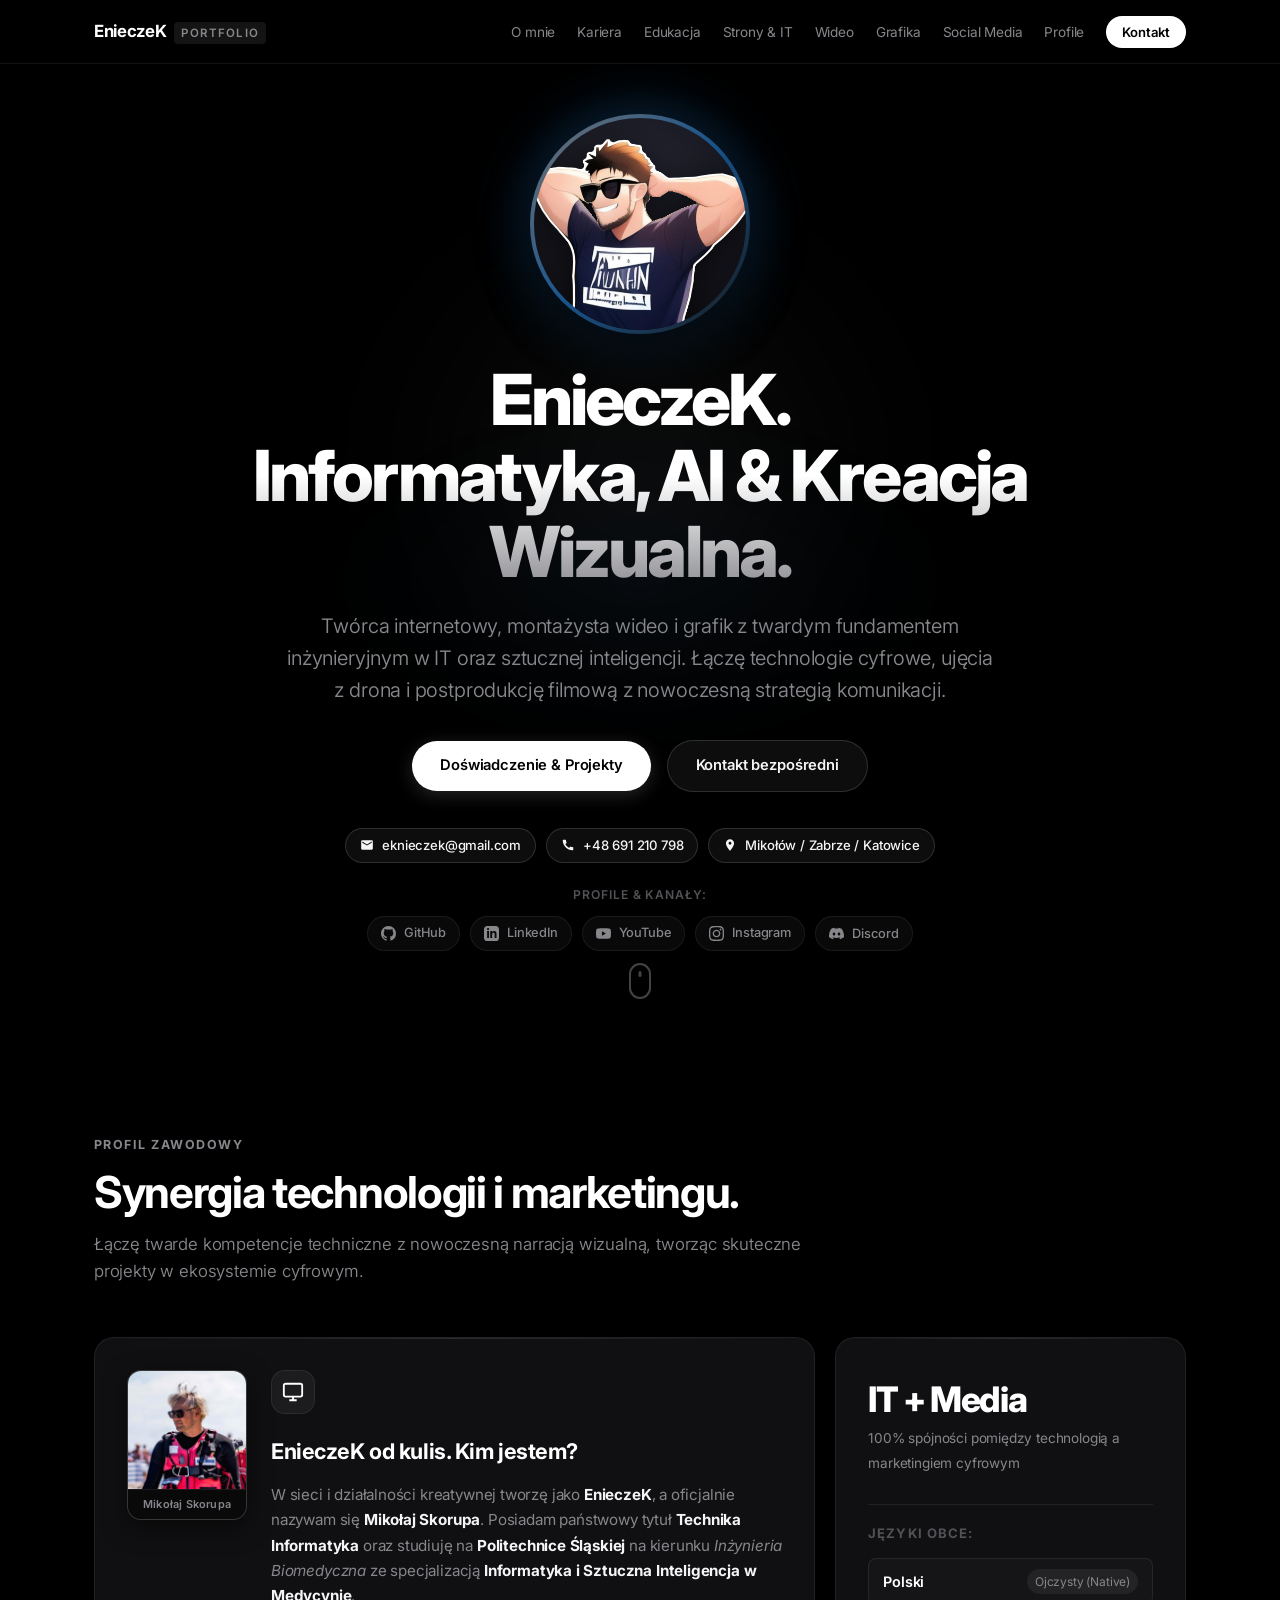
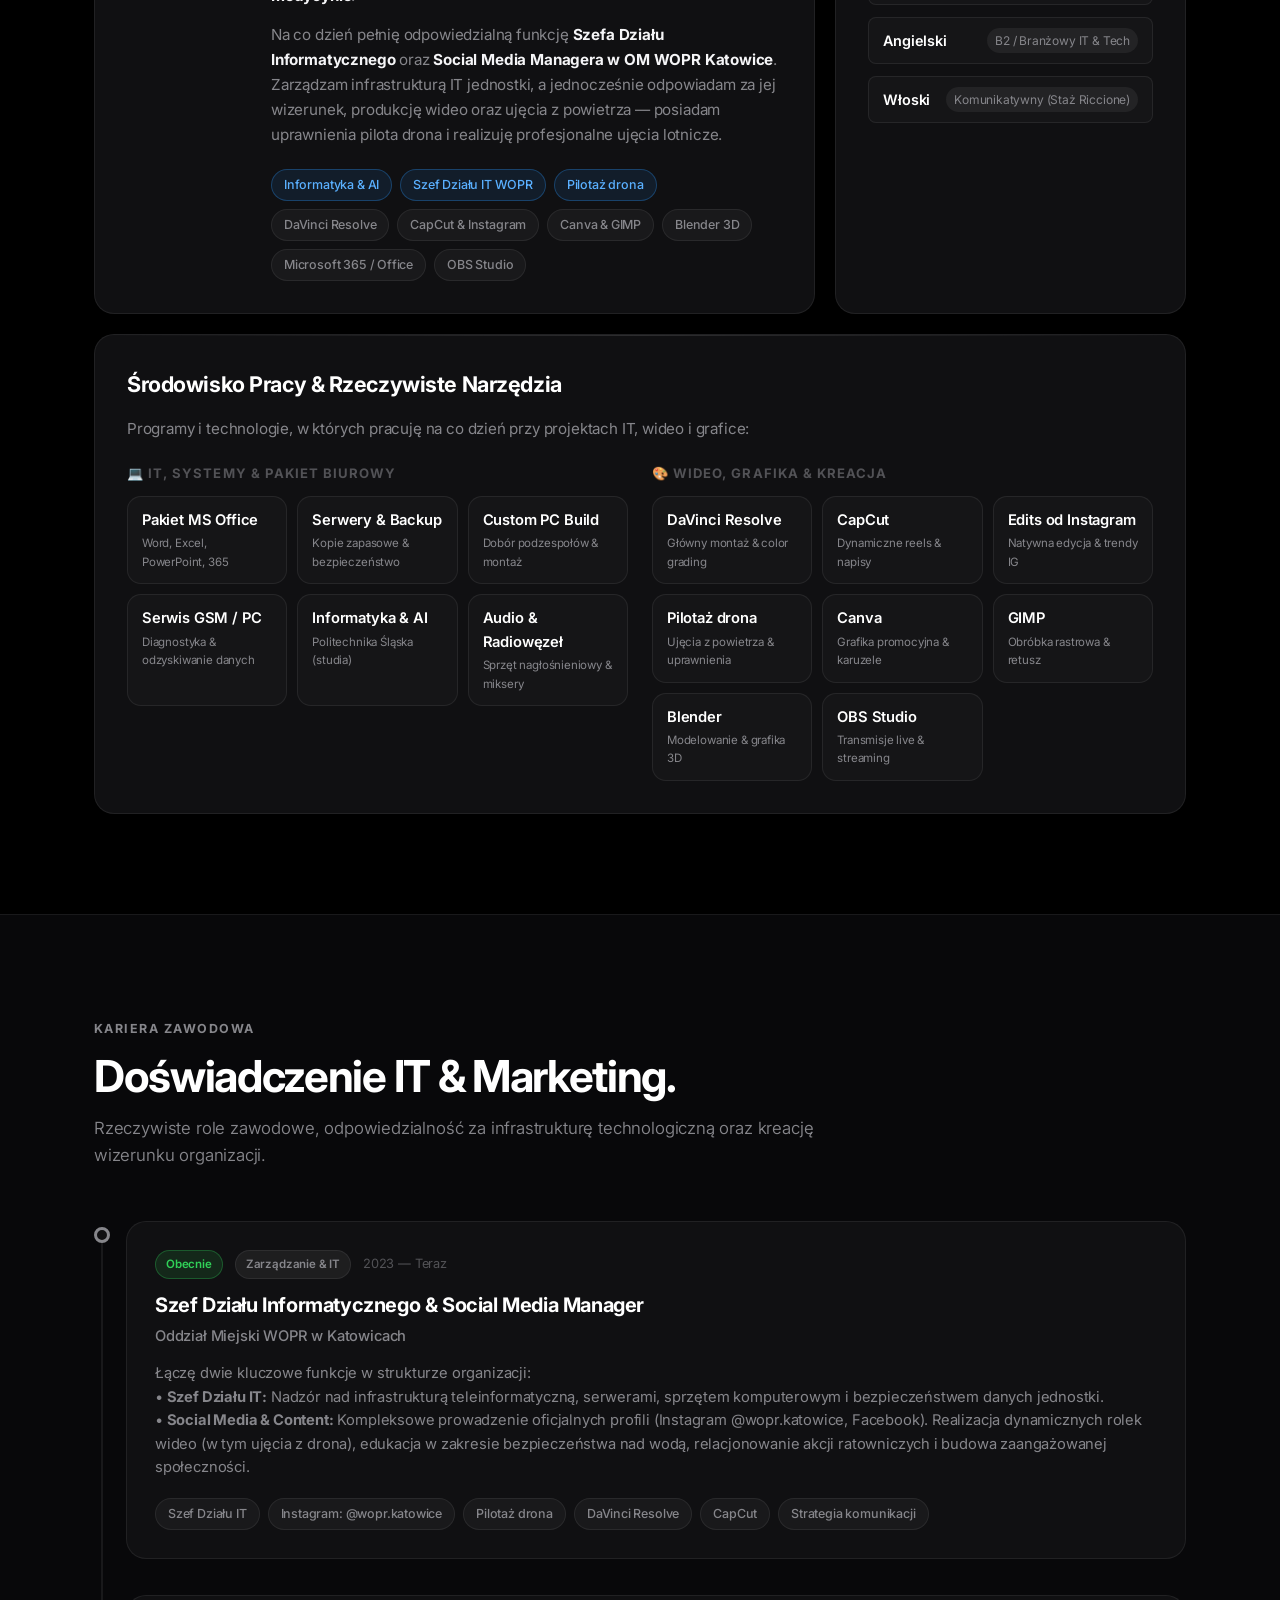
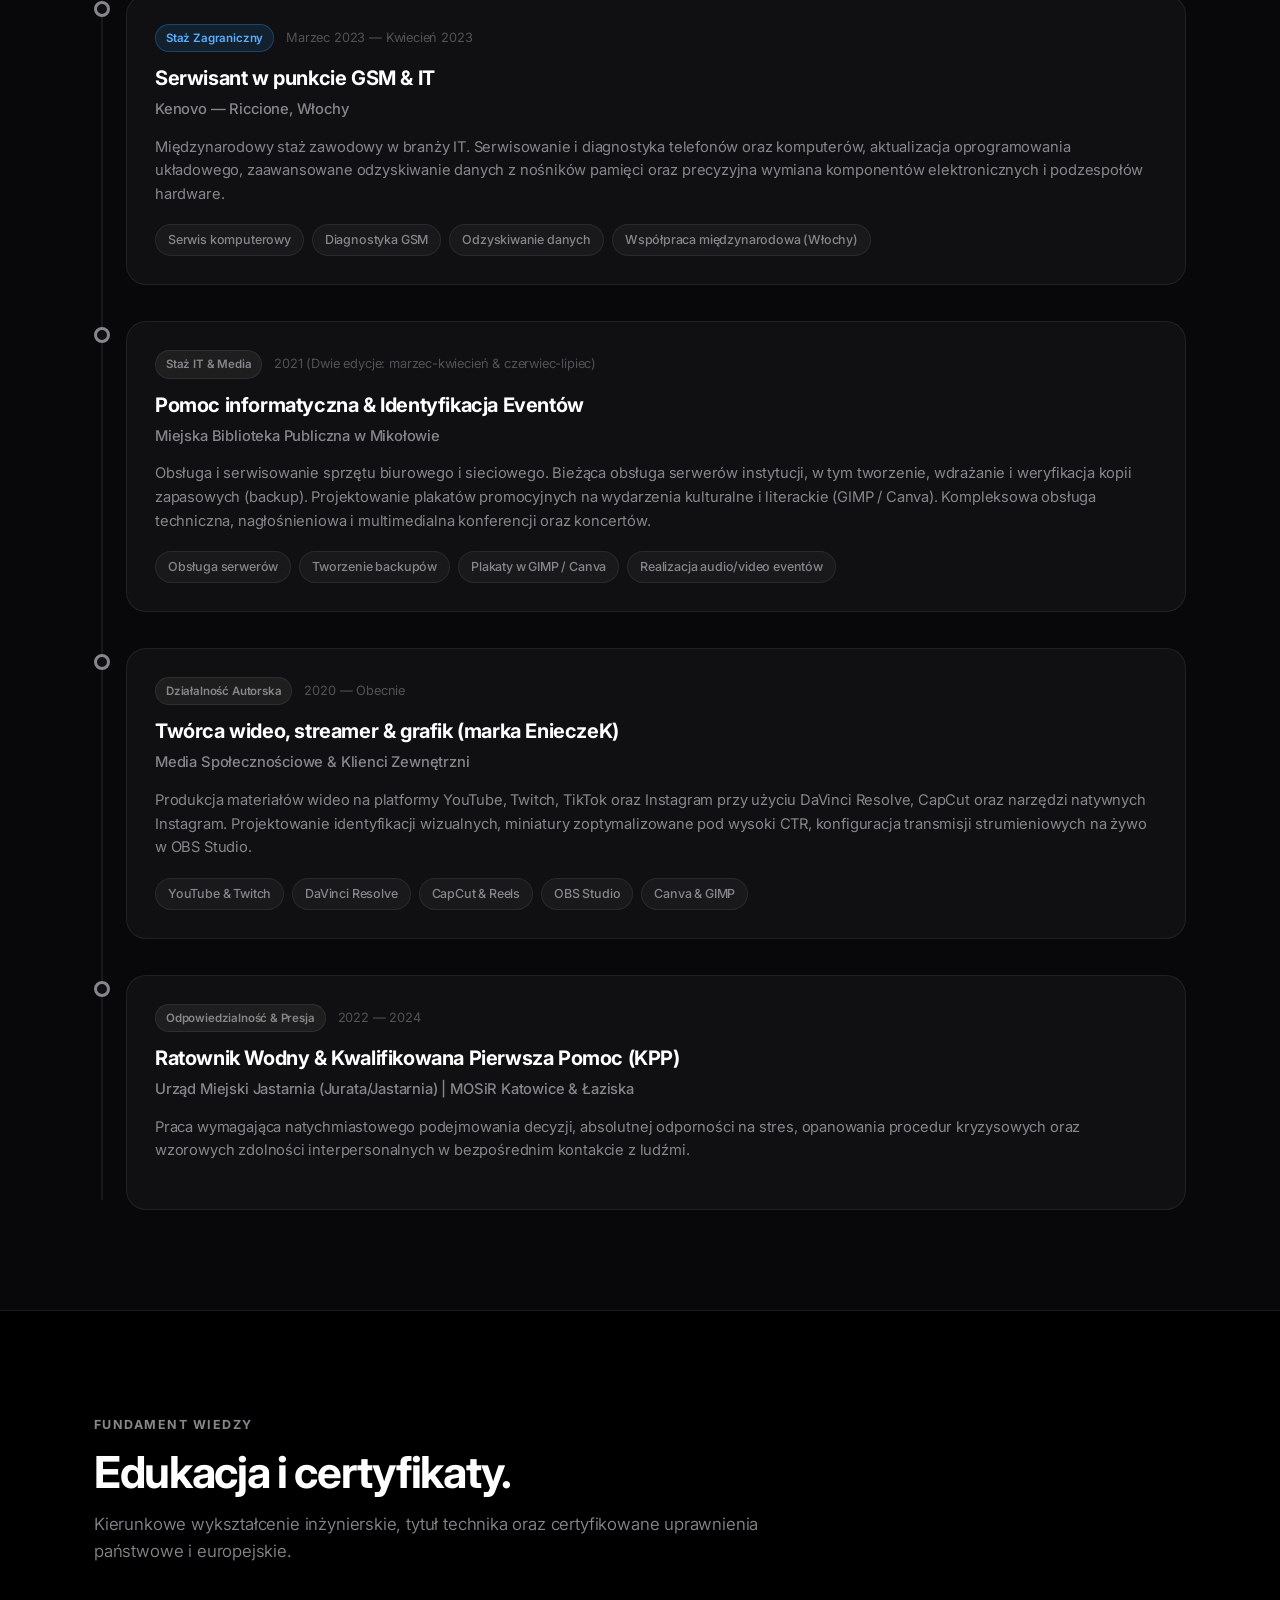
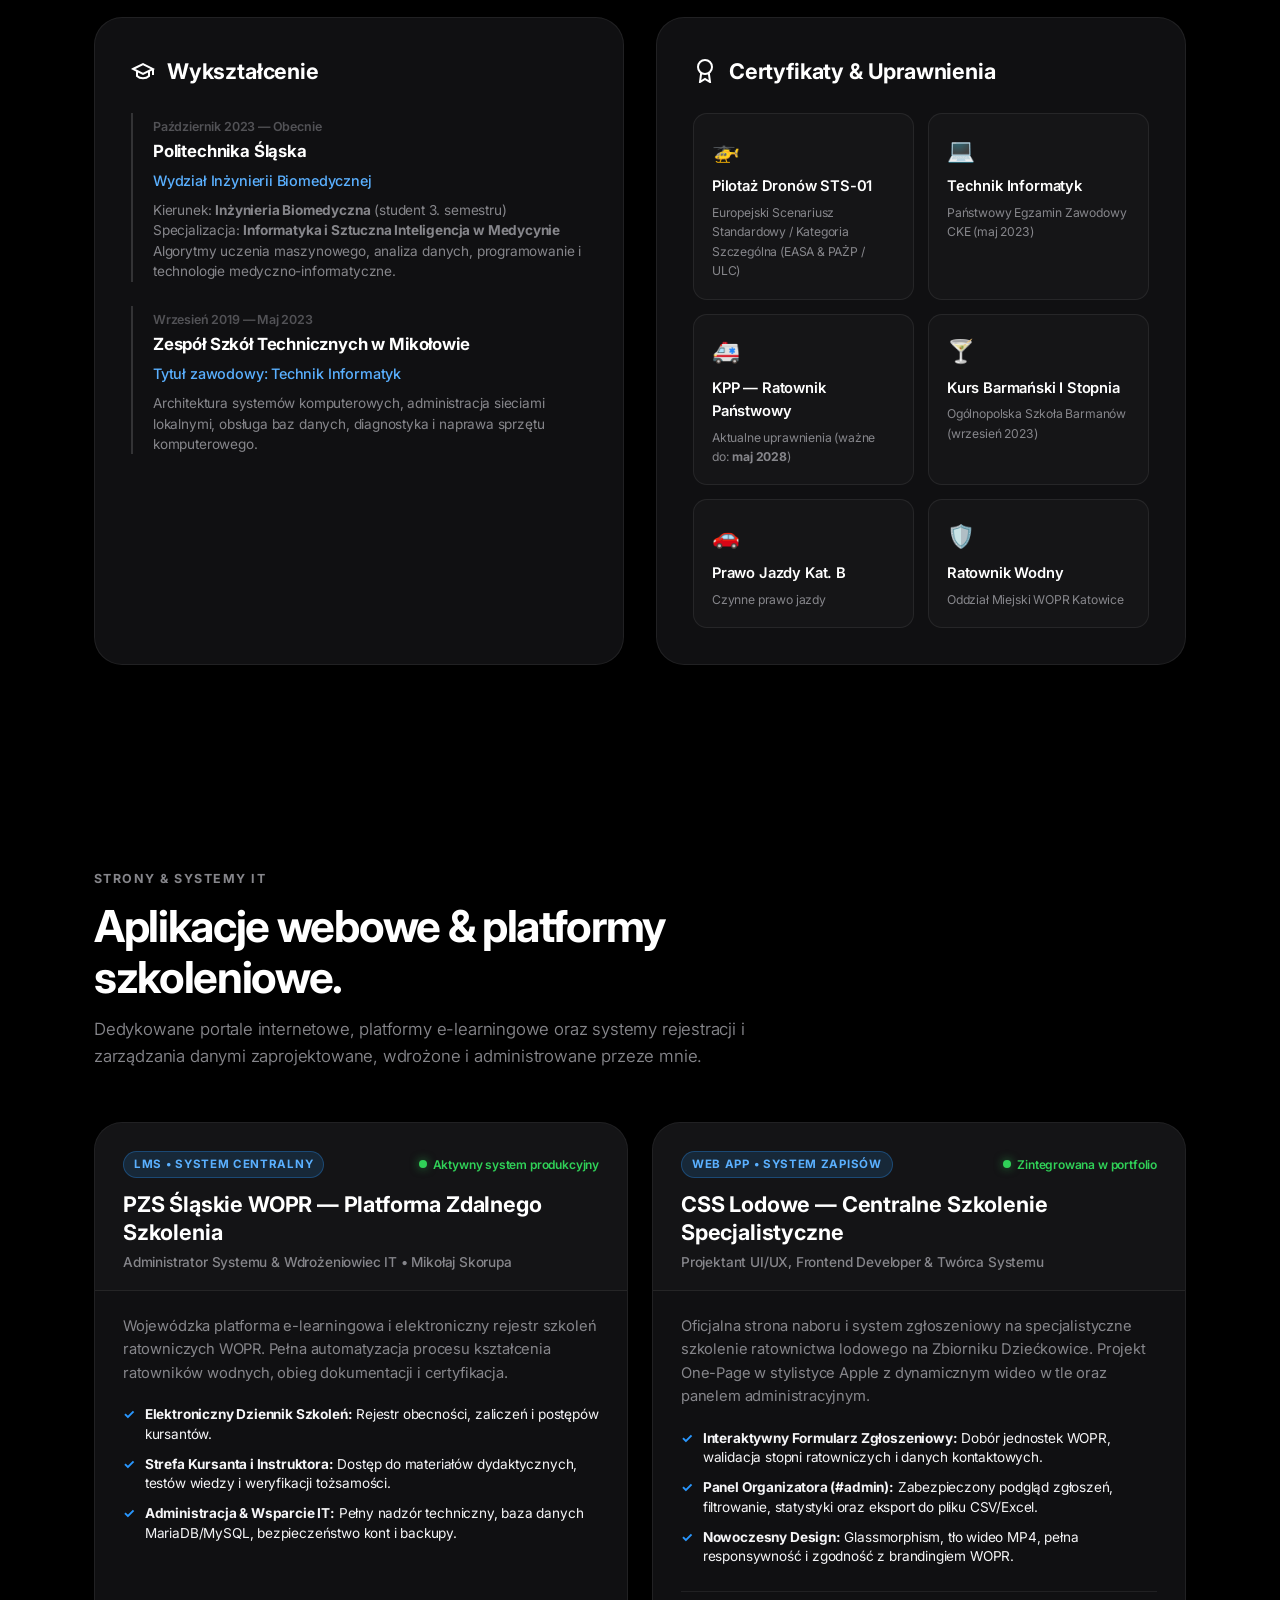
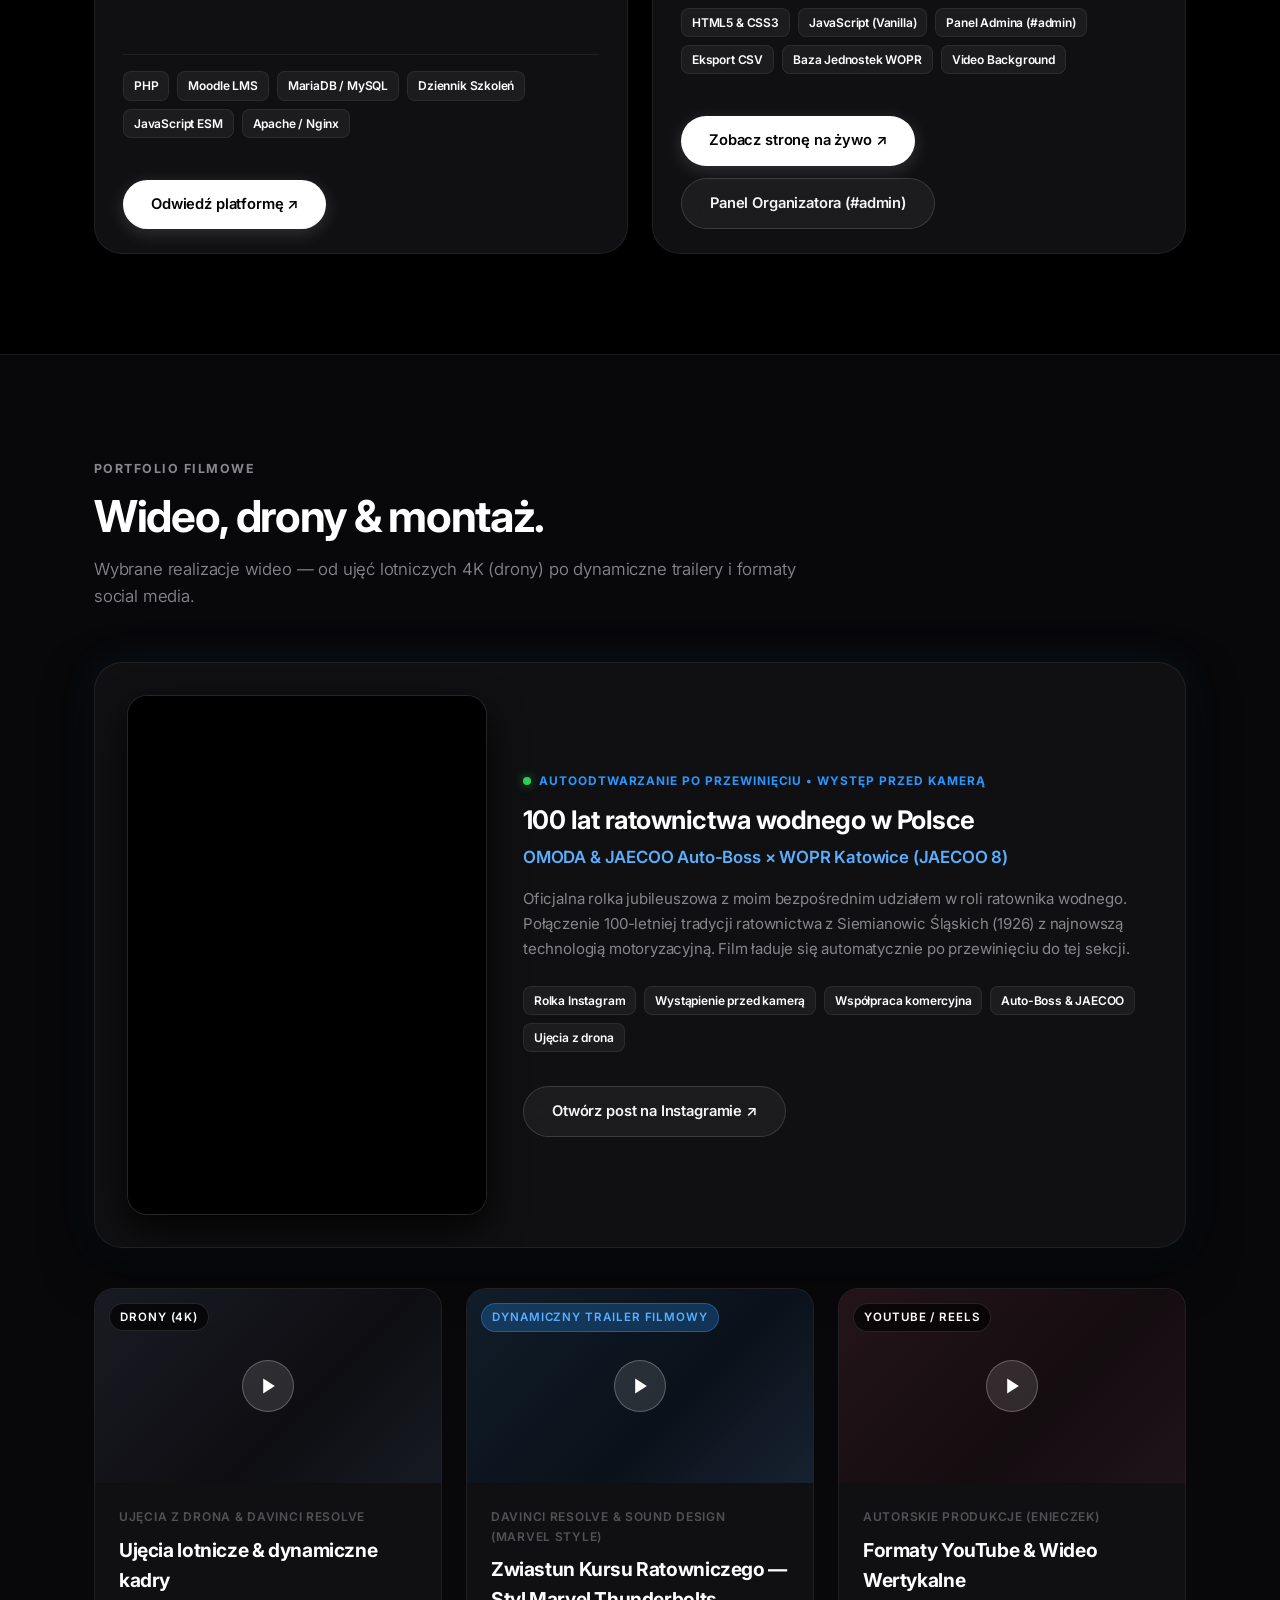
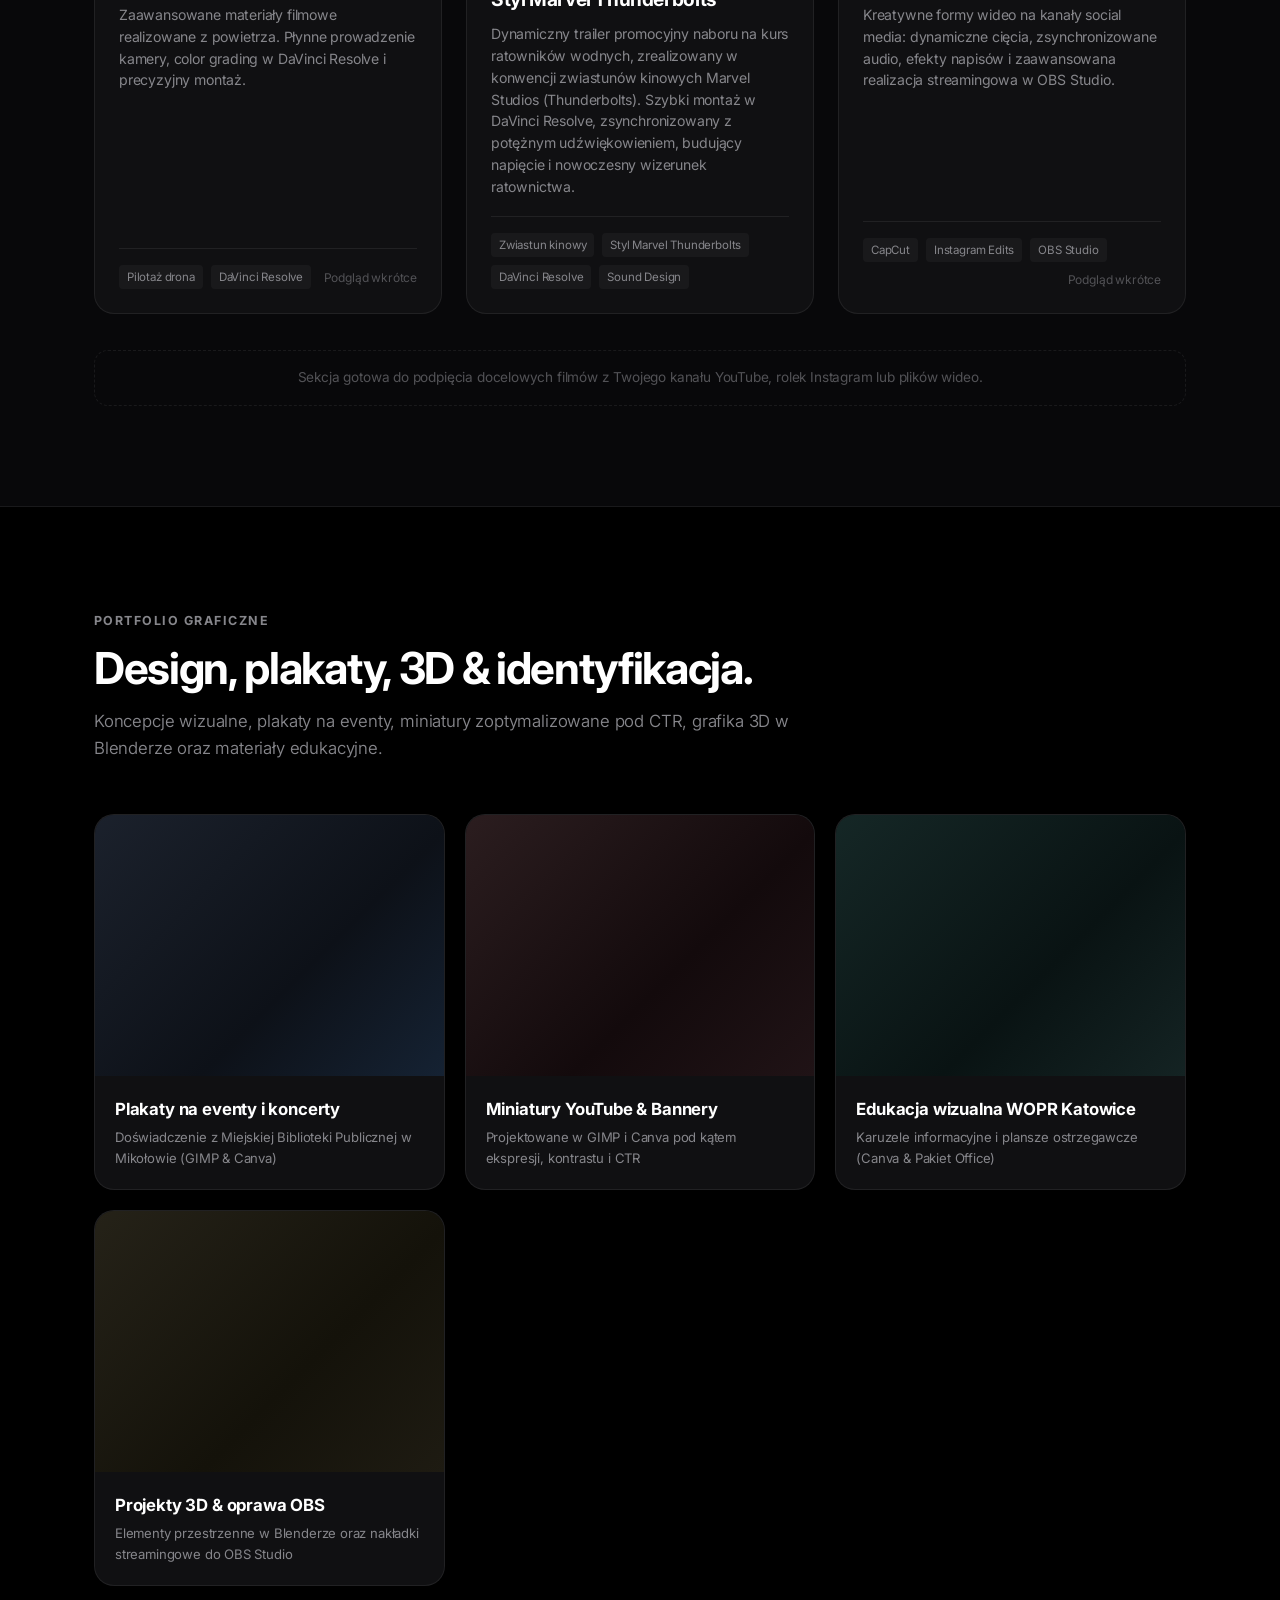
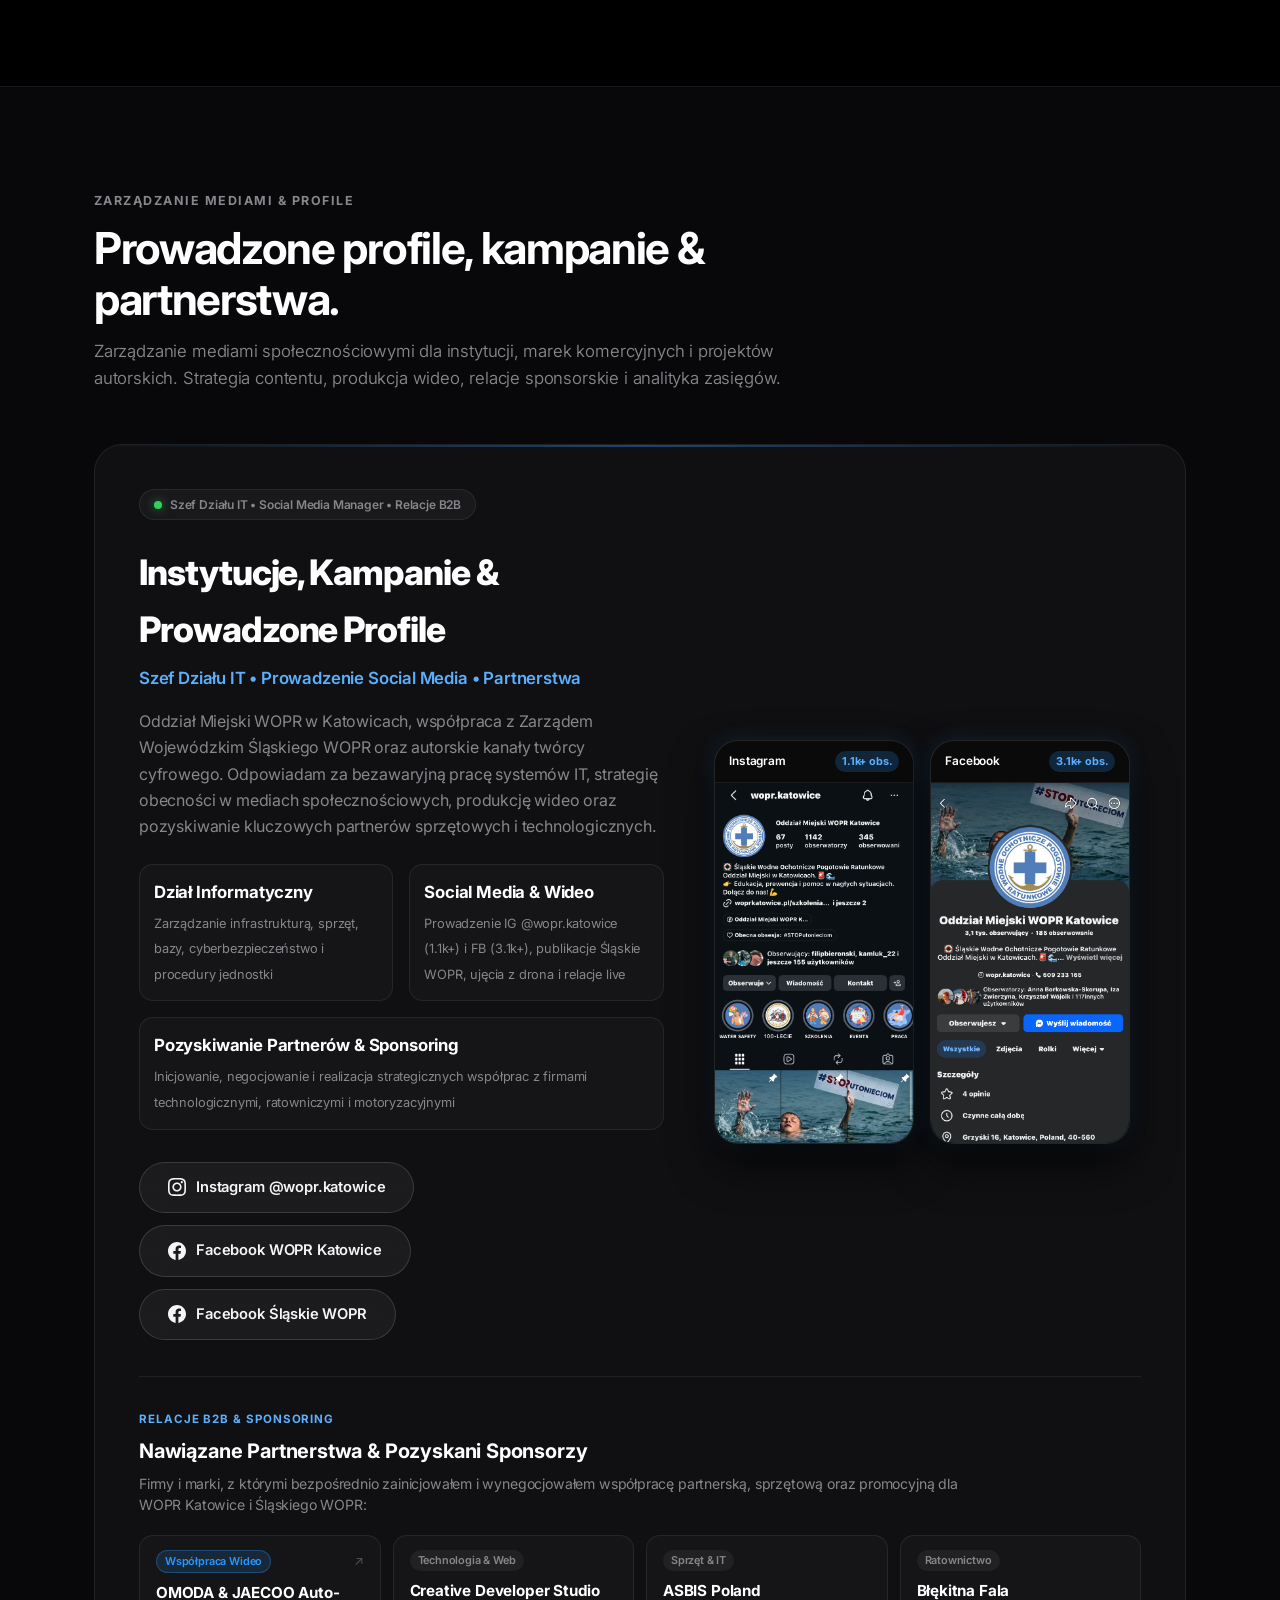
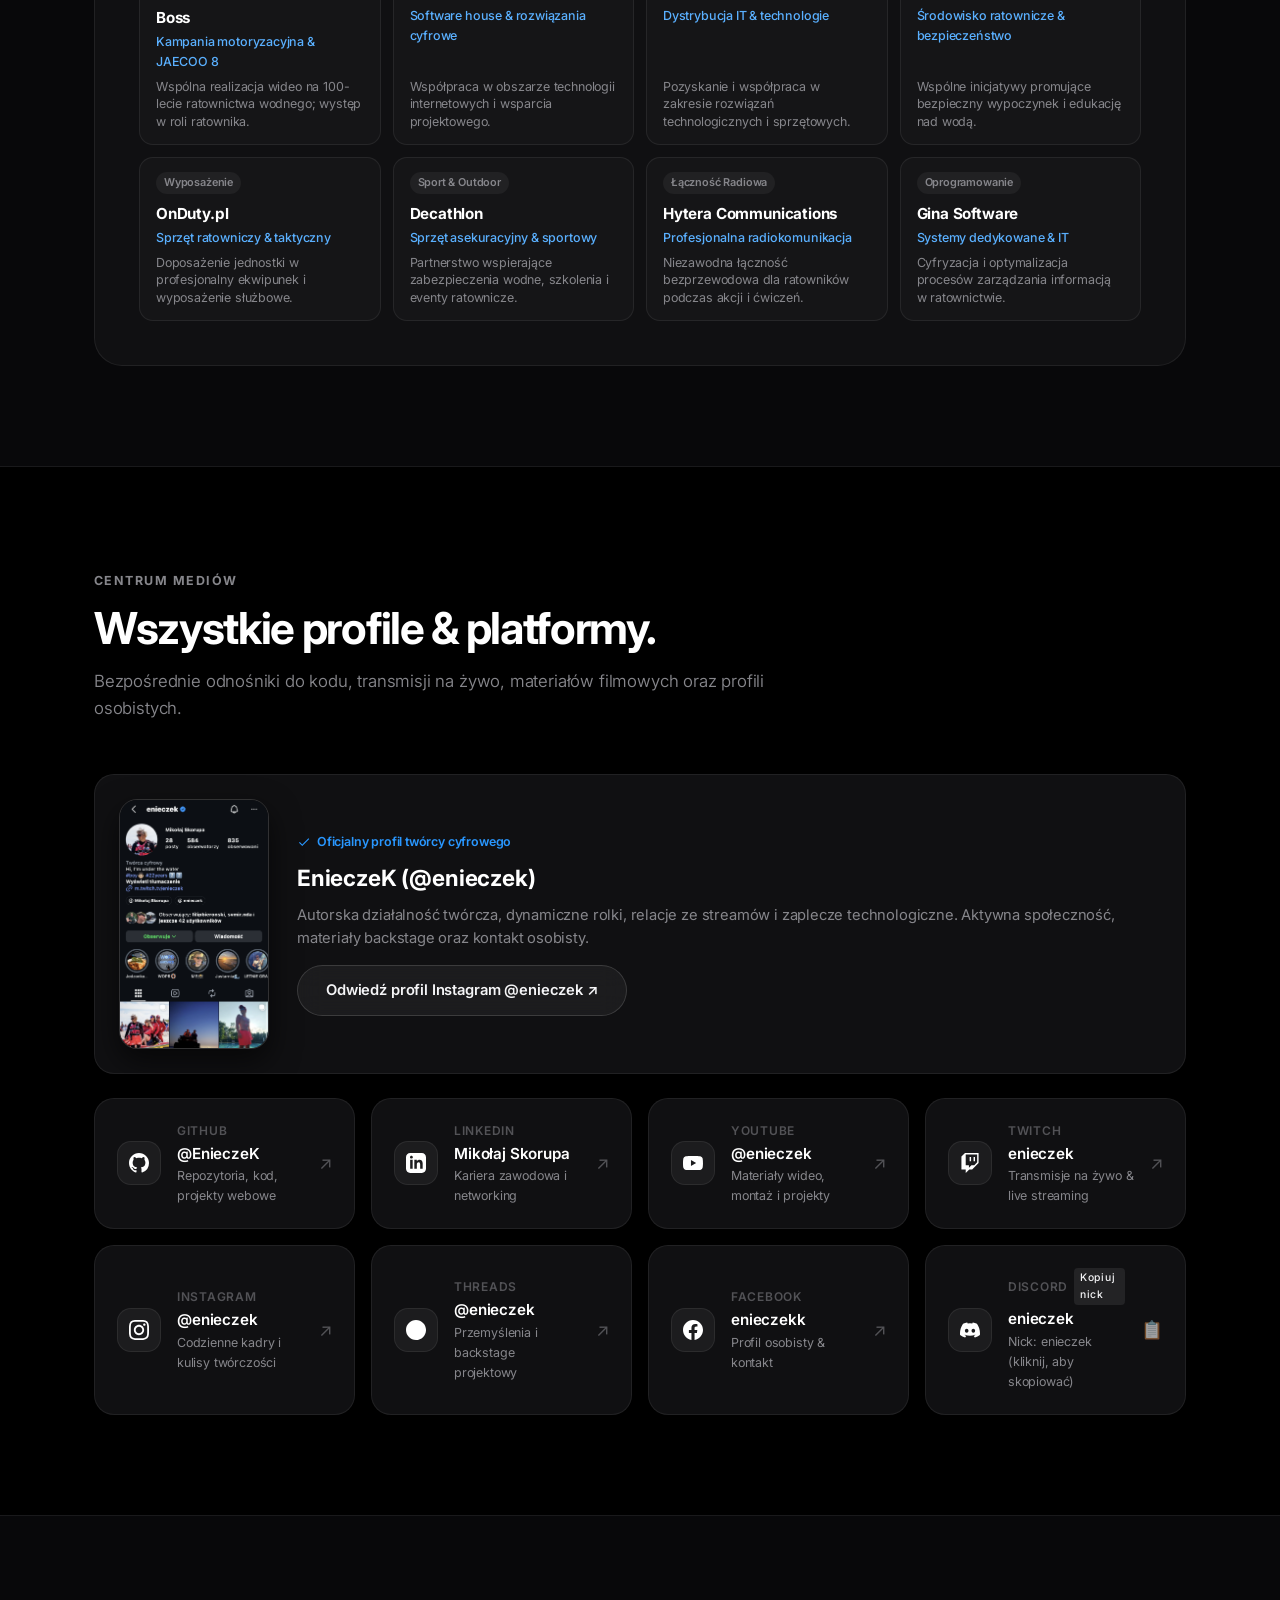
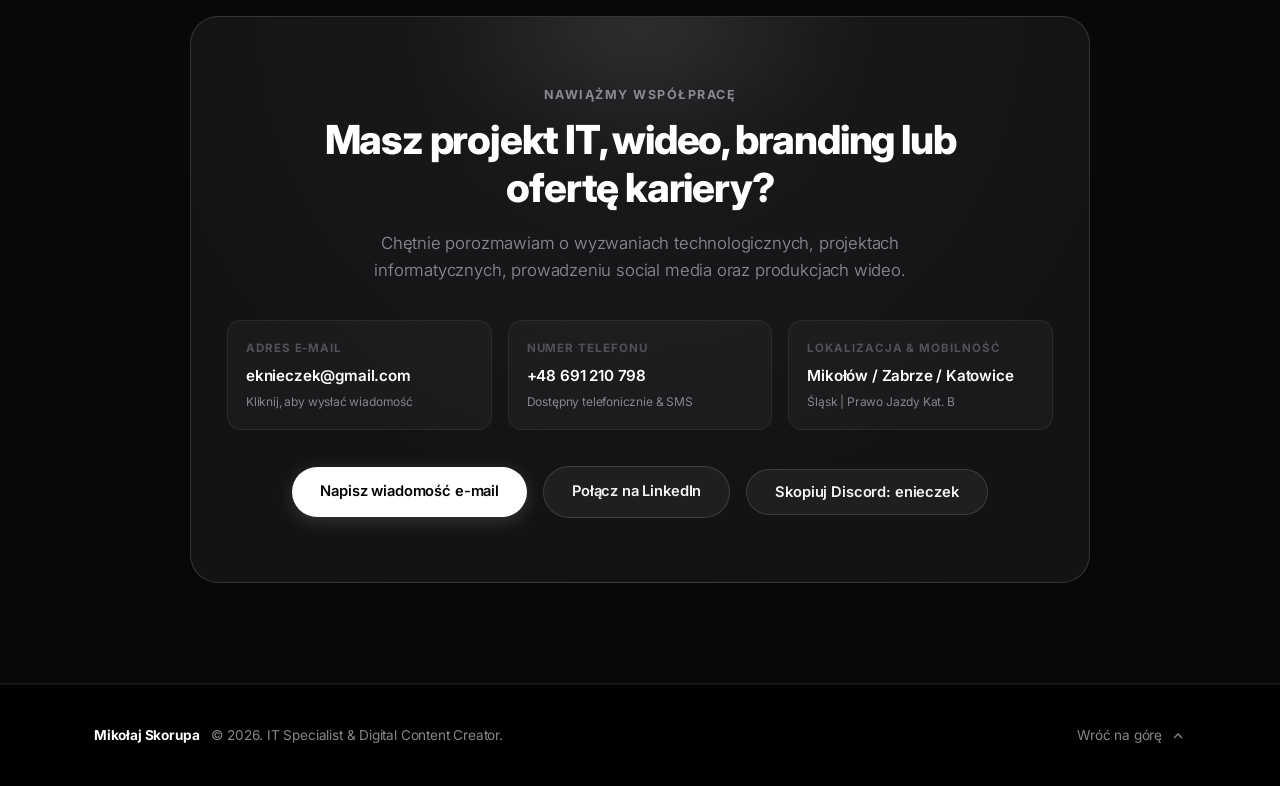
==== commit e60abace: "Aktualizacja: Szef Dzialu IT, sekcja Strony i IT, autoodtwarzanie rolki 100-lecia, trailer Marvel Th" ====
--- a/index.html
+++ b/index.html
@@ -7,14 +7,14 @@
   
   <!-- SEO & Social Media Metadata -->
   <title>EnieczeK — Portfolio & CV | IT, AI & Content Creator (Mikołaj Skorupa)</title>
-  <meta name="description" content="Oficjalne portfolio i CV twórcy EnieczeK (Mikołaj Skorupa). Technik Informatyk, student Informatyki i AI na Politechnice Śląskiej, Dyrektor Działu IT i Social Media Manager w WOPR Katowice.">
+  <meta name="description" content="Oficjalne portfolio i CV twórcy EnieczeK (Mikołaj Skorupa). Technik Informatyk, student Informatyki i AI na Politechnice Śląskiej, Szef Działu IT i Social Media Manager.">
   <meta name="author" content="Mikołaj Skorupa (EnieczeK)">
   <meta name="theme-color" content="#000000">
 
   <!-- Open Graph / Facebook -->
   <meta property="og:type" content="website">
   <meta property="og:title" content="EnieczeK — IT, AI & Content Creator | Portfolio & CV">
-  <meta property="og:description" content="Oficjalne portfolio i CV twórcy EnieczeK (Mikołaj Skorupa). Inżynieria IT, AI, drony STS-01, montaż wideo oraz nowoczesny marketing.">
+  <meta property="og:description" content="Oficjalne portfolio i CV twórcy EnieczeK (Mikołaj Skorupa). Inżynieria IT, AI, drony, montaż wideo oraz nowoczesny marketing.">
   <meta property="og:url" content="https://enieczek.github.io/">
 
   <!-- Google Fonts (Inter: modern, crisp Apple SF Pro alternative) -->
@@ -41,9 +41,10 @@
           <li><a href="#about" class="nav-link">O mnie</a></li>
           <li><a href="#experience" class="nav-link">Kariera</a></li>
           <li><a href="#education" class="nav-link">Edukacja</a></li>
+          <li><a href="#web-projects" class="nav-link">Strony & IT</a></li>
           <li><a href="#video" class="nav-link">Wideo</a></li>
           <li><a href="#graphics" class="nav-link">Grafika</a></li>
-          <li><a href="#social-work" class="nav-link">WOPR Katowice</a></li>
+          <li><a href="#social-work" class="nav-link">Social Media</a></li>
           <li><a href="#social-hub" class="nav-link">Profile</a></li>
           <li><a href="#contact" class="nav-cta">Kontakt</a></li>
         </ul>
@@ -64,9 +65,10 @@
         <li><a href="#about" class="mobile-link">O mnie</a></li>
         <li><a href="#experience" class="mobile-link">Doświadczenie zawodowe</a></li>
         <li><a href="#education" class="mobile-link">Edukacja & Certyfikaty</a></li>
+        <li><a href="#web-projects" class="mobile-link">Strony & Systemy IT</a></li>
         <li><a href="#video" class="mobile-link">Projekty Wideo</a></li>
         <li><a href="#graphics" class="mobile-link">Projekty Graficzne</a></li>
-        <li><a href="#social-work" class="mobile-link">WOPR Katowice (Case Study)</a></li>
+        <li><a href="#social-work" class="mobile-link">Zarządzanie Mediami & Profile</a></li>
         <li><a href="#social-hub" class="mobile-link">Wszystkie Profile</a></li>
         <li><a href="#contact" class="mobile-link mobile-cta">Kontakt bezpośredni</a></li>
       </ul>
@@ -93,7 +95,7 @@
         </h1>
 
         <p class="hero-description reveal-fade">
-          Twórca internetowy, montażysta wideo i grafik z twardym fundamentem inżynieryjnym w IT oraz sztucznej inteligencji. Łączę technologie cyfrowe, pilotaż dronów STS-01 i postprodukcję filmową z nowoczesną strategią komunikacji.
+          Twórca internetowy, montażysta wideo i grafik z twardym fundamentem inżynieryjnym w IT oraz sztucznej inteligencji. Łączę technologie cyfrowe, ujęcia z drona i postprodukcję filmową z nowoczesną strategią komunikacji.
         </p>
 
         <div class="hero-actions reveal-fade">
@@ -183,12 +185,12 @@
                     W sieci i działalności kreatywnej tworzę jako <strong>EnieczeK</strong>, a oficjalnie nazywam się <strong>Mikołaj Skorupa</strong>. Posiadam państwowy tytuł <strong>Technika Informatyka</strong> oraz studiuję na <strong>Politechnice Śląskiej</strong> na kierunku <em>Inżynieria Biomedyczna</em> ze specjalizacją <strong>Informatyka i Sztuczna Inteligencja w Medycynie</strong>.
                   </p>
                   <p class="bento-text">
-                    Na co dzień pełnię odpowiedzialną funkcję <strong>Dyrektora Działu Informatycznego</strong> oraz <strong>Social Media Managera w OM WOPR Katowice</strong>. Zarządzam infrastrukturą IT jednostki, a jednocześnie odpowiadam za jej wizerunek, produkcję wideo oraz ujęcia z powietrza — posiadam europejskie uprawnienia pilota drona w kategorii szczególnej <strong>STS-01</strong>.
+                    Na co dzień pełnię odpowiedzialną funkcję <strong>Szefa Działu Informatycznego</strong> oraz <strong>Social Media Managera w OM WOPR Katowice</strong>. Zarządzam infrastrukturą IT jednostki, a jednocześnie odpowiadam za jej wizerunek, produkcję wideo oraz ujęcia z powietrza — posiadam uprawnienia pilota drona i realizuję profesjonalne ujęcia lotnicze.
                   </p>
                   <div class="tags-cluster">
                     <span class="tag tag-highlight">Informatyka & AI</span>
-                    <span class="tag tag-highlight">Dyrektor IT WOPR</span>
-                    <span class="tag tag-highlight">Pilotaż Dronów STS-01</span>
+                    <span class="tag tag-highlight">Szef Działu IT WOPR</span>
+                    <span class="tag tag-highlight">Pilotaż drona</span>
                     <span class="tag">DaVinci Resolve</span>
                     <span class="tag">CapCut & Instagram</span>
                     <span class="tag">Canva & GIMP</span>
@@ -283,8 +285,8 @@
                       <span class="tool-category">Natywna edycja & trendy IG</span>
                     </div>
                     <div class="tool-item">
-                      <span class="tool-name">Drony STS-01</span>
-                      <span class="tool-category">Kategoria szczególna (PAŻP / EASA)</span>
+                      <span class="tool-name">Pilotaż drona</span>
+                      <span class="tool-category">Ujęcia z powietrza & uprawnienia</span>
                     </div>
                     <div class="tool-item">
                       <span class="tool-name">Canva</span>
@@ -333,15 +335,17 @@
                 <span class="timeline-badge">Zarządzanie & IT</span>
                 <span class="timeline-period">2023 — Teraz</span>
               </div>
-              <h3 class="timeline-title">Dyrektor Działu Informatycznego & S              <p class="timeline-desc">
+              <h3 class="timeline-title">Szef Działu Informatycznego & Social Media Manager</h3>
+              <h4 class="timeline-org">Oddział Miejski WOPR w Katowicach</h4>
+              <p class="timeline-desc">
                 Łączę dwie kluczowe funkcje w strukturze organizacji:
-                <br>• <strong>Dyrektor IT:</strong> Nadzór nad infrastrukturą teleinformatyczną, serwerami, sprzętem komputerowym i bezpieczeństwem danych jednostki.
-                <br>• <strong>Social Media & Content:</strong> Kompleksowe prowadzenie oficjalnych profili (Instagram @wopr.katowice, Facebook). Realizacja dynamicznych rolek wideo (w tym ujęcia z drona z uprawnieniami STS-01), edukacja w zakresie bezpieczeństwa nad wodą, relacjonowanie akcji ratowniczych i budowa zaangażowanej społeczności.
+                <br>• <strong>Szef Działu IT:</strong> Nadzór nad infrastrukturą teleinformatyczną, serwerami, sprzętem komputerowym i bezpieczeństwem danych jednostki.
+                <br>• <strong>Social Media & Content:</strong> Kompleksowe prowadzenie oficjalnych profili (Instagram @wopr.katowice, Facebook). Realizacja dynamicznych rolek wideo (w tym ujęcia z drona), edukacja w zakresie bezpieczeństwa nad wodą, relacjonowanie akcji ratowniczych i budowa zaangażowanej społeczności.
               </p>
               <div class="tags-cluster">
-                <span class="tag">Kierowanie Działem IT</span>
+                <span class="tag">Szef Działu IT</span>
                 <span class="tag">Instagram: @wopr.katowice</span>
-                <span class="tag">Pilotaż drona STS-01</span>
+                <span class="tag">Pilotaż drona</span>
                 <span class="tag">DaVinci Resolve</span>
                 <span class="tag">CapCut</span>
                 <span class="tag">Strategia komunikacji</span>
@@ -534,6 +538,124 @@
       </div>
     </section>
 
+    <!-- SECTION: WEB PROJECTS & IT SYSTEMS (Strony i Aplikacje IT) -->
+    <section class="section" id="web-projects">
+      <div class="container">
+        <div class="section-header reveal-fade">
+          <span class="section-tag">Strony & Systemy IT</span>
+          <h2 class="section-title">Aplikacje webowe & platformy szkoleniowe.</h2>
+          <p class="section-subtitle">
+            Dedykowane portale internetowe, platformy e-learningowe oraz systemy rejestracji i zarządzania danymi zaprojektowane, wdrożone i administrowane przeze mnie.
+          </p>
+        </div>
+
+        <div class="web-projects-grid">
+          <!-- Web Card 1: PZS Śląskie WOPR (https://woprkatowice.pl/szkolenia/) -->
+          <article class="web-card reveal-fade">
+            <div class="web-card-header">
+              <div class="web-card-badge-row">
+                <span class="web-badge-system">LMS • System Centralny</span>
+                <span class="web-status-pill">
+                  <span class="status-dot"></span> Aktywny system produkcyjny
+                </span>
+              </div>
+              <h3 class="web-card-title">PZS Śląskie WOPR — Platforma Zdalnego Szkolenia</h3>
+              <div class="web-card-role">Administrator Systemu & Wdrożeniowiec IT • Mikołaj Skorupa</div>
+            </div>
+
+            <div class="web-card-body">
+              <p class="web-card-desc">
+                Wojewódzka platforma e-learningowa i elektroniczny rejestr szkoleń ratowniczych WOPR. Pełna automatyzacja procesu kształcenia ratowników wodnych, obieg dokumentacji i certyfikacja.
+              </p>
+
+              <ul class="web-features-list">
+                <li class="web-feature-item">
+                  <span class="web-feature-icon">✓</span>
+                  <span><strong>Elektroniczny Dziennik Szkoleń:</strong> Rejestr obecności, zaliczeń i postępów kursantów.</span>
+                </li>
+                <li class="web-feature-item">
+                  <span class="web-feature-icon">✓</span>
+                  <span><strong>Strefa Kursanta i Instruktora:</strong> Dostęp do materiałów dydaktycznych, testów wiedzy i weryfikacji tożsamości.</span>
+                </li>
+                <li class="web-feature-item">
+                  <span class="web-feature-icon">✓</span>
+                  <span><strong>Administracja & Wsparcie IT:</strong> Pełny nadzór techniczny, baza danych MariaDB/MySQL, bezpieczeństwo kont i backupy.</span>
+                </li>
+              </ul>
+
+              <div class="web-tech-stack">
+                <span class="web-tech-chip">PHP</span>
+                <span class="web-tech-chip">Moodle LMS</span>
+                <span class="web-tech-chip">MariaDB / MySQL</span>
+                <span class="web-tech-chip">Dziennik Szkoleń</span>
+                <span class="web-tech-chip">JavaScript ESM</span>
+                <span class="web-tech-chip">Apache / Nginx</span>
+              </div>
+            </div>
+
+            <div class="web-card-footer">
+              <a href="https://woprkatowice.pl/szkolenia/" target="_blank" rel="noopener noreferrer" class="btn btn-primary" title="Przejdź do oficjalnej platformy szkoleniowej">
+                Odwiedź platformę ↗
+              </a>
+            </div>
+          </article>
+
+          <!-- Web Card 2: Centralne Szkolenie Specjalistyczne Lodowe (lodowe/index.html) -->
+          <article class="web-card reveal-fade">
+            <div class="web-card-header">
+              <div class="web-card-badge-row">
+                <span class="web-badge-system">Web App • System Zapisów</span>
+                <span class="web-status-pill">
+                  <span class="status-dot"></span> Zintegrowana w portfolio
+                </span>
+              </div>
+              <h3 class="web-card-title">CSS Lodowe — Centralne Szkolenie Specjalistyczne</h3>
+              <div class="web-card-role">Projektant UI/UX, Frontend Developer & Twórca Systemu</div>
+            </div>
+
+            <div class="web-card-body">
+              <p class="web-card-desc">
+                Oficjalna strona naboru i system zgłoszeniowy na specjalistyczne szkolenie ratownictwa lodowego na Zbiorniku Dziećkowice. Projekt One-Page w stylistyce Apple z dynamicznym wideo w tle oraz panelem administracyjnym.
+              </p>
+
+              <ul class="web-features-list">
+                <li class="web-feature-item">
+                  <span class="web-feature-icon">✓</span>
+                  <span><strong>Interaktywny Formularz Zgłoszeniowy:</strong> Dobór jednostek WOPR, walidacja stopni ratowniczych i danych kontaktowych.</span>
+                </li>
+                <li class="web-feature-item">
+                  <span class="web-feature-icon">✓</span>
+                  <span><strong>Panel Organizatora (#admin):</strong> Zabezpieczony podgląd zgłoszeń, filtrowanie, statystyki oraz eksport do pliku CSV/Excel.</span>
+                </li>
+                <li class="web-feature-item">
+                  <span class="web-feature-icon">✓</span>
+                  <span><strong>Nowoczesny Design:</strong> Glassmorphism, tło wideo MP4, pełna responsywność i zgodność z brandingiem WOPR.</span>
+                </li>
+              </ul>
+
+              <div class="web-tech-stack">
+                <span class="web-tech-chip">HTML5 & CSS3</span>
+                <span class="web-tech-chip">JavaScript (Vanilla)</span>
+                <span class="web-tech-chip">Panel Admina (#admin)</span>
+                <span class="web-tech-chip">Eksport CSV</span>
+                <span class="web-tech-chip">Baza Jednostek WOPR</span>
+                <span class="web-tech-chip">Video Background</span>
+              </div>
+            </div>
+
+            <div class="web-card-footer">
+              <a href="lodowe/index.html" class="btn btn-primary" title="Uruchom stronę CSS Lodowe">
+                Zobacz stronę na żywo ↗
+              </a>
+              <a href="lodowe/index.html#admin" class="btn btn-secondary" title="Przejdź do panelu organizatora">
+                Panel Organizatora (#admin)
+              </a>
+            </div>
+          </article>
+        </div>
+      </div>
+    </section>
+
     <!-- SECTION: VIDEO PROJECTS (Projekty Filmowe) -->
     <section class="section section-darker" id="video">
       <div class="container">
@@ -541,66 +663,99 @@
           <span class="section-tag">Portfolio Filmowe</span>
           <h2 class="section-title">Wideo, drony & montaż.</h2>
           <p class="section-subtitle">
-            Wybrane realizacje wideo — od ujęć lotniczych 4K (drony STS-01) po dynamiczne formaty social media.
+            Wybrane realizacje wideo — od ujęć lotniczych 4K (drony) po dynamiczne trailery i formaty social media.
           </p>
         </div>
 
+        <!-- Autoplay on Scroll: Featured Instagram Reel (100 Lat WOPR & JAECOO 8) -->
+        <div class="featured-reel-showcase reveal-fade" id="featuredReelShowcase">
+          <div class="featured-reel-player-box" id="reelPlayerBox">
+            <iframe
+              id="featuredReelIframe"
+              data-src="https://www.instagram.com/reel/DeeMPmjj2JQ/embed/"
+              src="about:blank"
+              title="100 lat historii ratownictwa wodnego — Mikołaj Skorupa × JAECOO 8"
+              allow="autoplay; encrypted-media; picture-in-picture"
+              allowfullscreen
+              loading="lazy">
+            </iframe>
+          </div>
+
+          <div class="featured-reel-details">
+            <div class="featured-reel-tag">
+              <span class="status-dot"></span> Autoodtwarzanie po przewinięciu • Występ Przed Kamerą
+            </div>
+            <h3 class="featured-reel-title">100 lat ratownictwa wodnego w Polsce</h3>
+            <div class="featured-reel-subtitle">OMODA & JAECOO Auto-Boss × WOPR Katowice (JAECOO 8)</div>
+            <p class="featured-reel-desc">
+              Oficjalna rolka jubileuszowa z moim bezpośrednim udziałem w roli ratownika wodnego. Połączenie 100-letniej tradycji ratownictwa z Siemianowic Śląskich (1926) z najnowszą technologią motoryzacyjną. Film ładuje się automatycznie po przewinięciu do tej sekcji.
+            </p>
+            <div class="featured-reel-pills">
+              <span class="web-tech-chip">Rolka Instagram</span>
+              <span class="web-tech-chip">Wystąpienie przed kamerą</span>
+              <span class="web-tech-chip">Współpraca komercyjna</span>
+              <span class="web-tech-chip">Auto-Boss & JAECOO</span>
+              <span class="web-tech-chip">Ujęcia z drona</span>
+            </div>
+            <div class="web-card-footer" style="padding: 0; margin-top: 10px;">
+              <a href="https://www.instagram.com/p/DeeMPmjj2JQ/" target="_blank" rel="noopener noreferrer" class="btn btn-secondary">
+                Otwórz post na Instagramie ↗
+              </a>
+            </div>
+          </div>
+        </div>
+
         <div class="cards-grid">
-          <!-- Video Card 1 -->
+          <!-- Video Card 1: Dron & DaVinci Resolve -->
           <article class="project-card reveal-fade">
             <div class="project-media-wrap">
               <div class="project-placeholder video-bg-1">
                 <div class="play-button-overlay">
                   <svg viewBox="0 0 24 24" fill="currentColor" class="play-icon"><polygon points="5 3 19 12 5 21 5 3"></polygon></svg>
                 </div>
-                <span class="badge-overlay">Drony STS-01 (4K)</span>
+                <span class="badge-overlay">Drony (4K)</span>
               </div>
             </div>
             <div class="project-content">
-              <span class="project-category">Pilotaż STS-01 & DaVinci Resolve</span>
+              <span class="project-category">Ujęcia z drona & DaVinci Resolve</span>
               <h3 class="project-title">Ujęcia lotnicze & dynamiczne kadry</h3>
               <p class="project-desc">
-                Zaawansowane materiały filmowe realizowane z powietrza w kategorii szczególnej STS-01. Płynne prowadzenie kamery, color grading w DaVinci Resolve i precyzyjny montaż.
+                Zaawansowane materiały filmowe realizowane z powietrza. Płynne prowadzenie kamery, color grading w DaVinci Resolve i precyzyjny montaż.
               </p>
               <div class="project-footer">
-                <span class="project-tag">Dron STS-01</span>
+                <span class="project-tag">Pilotaż drona</span>
                 <span class="project-tag">DaVinci Resolve</span>
                 <span class="project-link-hint">Podgląd wkrótce</span>
               </div>
             </div>
           </article>
 
-          <!-- Video Card 2: Featured Commercial Reel & On-Camera Appearance -->
+          <!-- Video Card 2: Marvel Thunderbolts Style Course Trailer -->
           <article class="project-card reveal-fade">
-            <div class="project-media-wrap video-preview-trigger" id="cardVideoTrigger" role="button" tabindex="0" title="Kliknij, aby odtworzyć wideo na stronie">
+            <div class="project-media-wrap">
               <div class="project-placeholder video-bg-2">
                 <div class="play-button-overlay">
                   <svg viewBox="0 0 24 24" fill="currentColor" class="play-icon"><polygon points="5 3 19 12 5 21 5 3"></polygon></svg>
                 </div>
-                <span class="badge-overlay badge-collab">Współpraca Komercyjna</span>
-                <span class="play-pill-hint">▶ Odtwórz na stronie</span>
+                <span class="badge-overlay badge-collab">Dynamiczny Trailer Filmowy</span>
               </div>
             </div>
             <div class="project-content">
-              <span class="project-category">OMODA & JAECOO Auto-Boss × WOPR Katowice</span>
-              <h3 class="project-title">100 lat ratownictwa wodnego w Polsce — JAECOO 8 Super Hybrid</h3>
+              <span class="project-category">DaVinci Resolve & Sound Design (Marvel Style)</span>
+              <h3 class="project-title">Zwiastun Kursu Ratowniczego — Styl Marvel Thunderbolts</h3>
               <p class="project-desc">
-                Oficjalna rolka promocyjno-wizerunkowa. Mój bezpośredni występ przed kamerą w roli ratownika wodnego, prezentacja bezpieczeństwa nad wodą i integracja nowoczesnej technologii motoryzacyjnej z misją ratunkową.
+                Dynamiczny trailer promocyjny naboru na kurs ratowników wodnych, zrealizowany w konwencji zwiastunów kinowych Marvel Studios (Thunderbolts). Szybki montaż w DaVinci Resolve, zsynchronizowany z potężnym udźwiękowieniem, budujący napięcie i nowoczesny wizerunek ratownictwa.
               </p>
               <div class="project-footer">
-                <span class="project-tag">Wystąpienie przed kamerą</span>
-                <span class="project-tag">Reels Instagram</span>
-                <button class="btn-play-inline video-preview-trigger" type="button" id="btnPlayInline" title="Odtwórz wideo w podglądzie">
-                  ▶ Odtwórz na stronie
-                </button>
-                <a href="https://www.instagram.com/p/DeeMPmjj2JQ/" target="_blank" rel="noopener noreferrer" class="project-link-active" title="Otwórz post na Instagramie w nowej karcie">
-                  Instagram ↗
-                </a>
+                <span class="project-tag">Zwiastun kinowy</span>
+                <span class="project-tag">Styl Marvel Thunderbolts</span>
+                <span class="project-tag">DaVinci Resolve</span>
+                <span class="project-tag">Sound Design</span>
               </div>
             </div>
           </article>
 
-          <!-- Video Card 3 -->
+          <!-- Video Card 3: EnieczeK Creator Formats & Streaming -->
           <article class="project-card reveal-fade">
             <div class="project-media-wrap">
               <div class="project-placeholder video-bg-3">
@@ -699,29 +854,29 @@
       </div>
     </section>
 
-    <!-- SECTION: CURRENT SOCIAL MEDIA MANAGEMENT (WOPR Katowice & Śląskie WOPR) -->
+    <!-- SECTION: SOCIAL MEDIA MANAGEMENT & PROFILES -->
     <section class="section section-darker" id="social-work">
       <div class="container">
         <div class="section-header reveal-fade">
-          <span class="section-tag">Case Study</span>
-          <h2 class="section-title">WOPR Katowice & Śląskie WOPR.</h2>
+          <span class="section-tag">Zarządzanie Mediami & Profile</span>
+          <h2 class="section-title">Prowadzone profile, kampanie & partnerstwa.</h2>
           <p class="section-subtitle">
-            Kierowanie działem IT, prowadzenie komunikacji w mediach społecznościowych oraz budowanie relacji sponsorskich i partnerskich.
+            Zarządzanie mediami społecznościowymi dla instytucji, marek komercyjnych i projektów autorskich. Strategia contentu, produkcja wideo, relacje sponsorskie i analityka zasięgów.
           </p>
         </div>
 
         <div class="featured-case reveal-fade">
           <div class="case-badge">
             <span class="status-dot"></span>
-            <span>Dyrektor Działu IT • Social Media Manager • Relacje B2B</span>
+            <span>Szef Działu IT • Social Media Manager • Relacje B2B</span>
           </div>
 
           <div class="case-grid">
             <div class="case-content">
-              <h3 class="case-title">WOPR Katowice & Śląskie WOPR</h3>
-              <div class="case-role-sub">Dyrektor Działu Informatycznego • Prowadzenie Social Media • Partnerstwa</div>
+              <h3 class="case-title">Instytucje, Kampanie & Prowadzone Profile</h3>
+              <div class="case-role-sub">Szef Działu IT • Prowadzenie Social Media • Partnerstwa</div>
               <p class="case-desc">
-                Oddział Miejski WOPR w Katowicach oraz współpraca z Zarządem Wojewódzkim Śląskiego WOPR. Odpowiadam za bezawaryjną pracę systemów IT, strategię obecności w mediach społecznościowych, produkcję wideo oraz pozyskiwanie kluczowych partnerów sprzętowych i technologicznych.
+                Oddział Miejski WOPR w Katowicach, współpraca z Zarządem Wojewódzkim Śląskiego WOPR oraz autorskie kanały twórcy cyfrowego. Odpowiadam za bezawaryjną pracę systemów IT, strategię obecności w mediach społecznościowych, produkcję wideo oraz pozyskiwanie kluczowych partnerów sprzętowych i technologicznych.
               </p>
 
               <div class="case-highlights">
@@ -731,7 +886,7 @@
                 </div>
                 <div class="case-highlight-item">
                   <span class="highlight-val">Social Media & Wideo</span>
-                  <span class="highlight-text">Prowadzenie IG @wopr.katowice (1.1k+) i FB (3.1k+), publikacje Śląskie WOPR, drony STS-01 i relacje live</span>
+                  <span class="highlight-text">Prowadzenie IG @wopr.katowice (1.1k+) i FB (3.1k+), publikacje Śląskie WOPR, ujęcia z drona i relacje live</span>
                 </div>
                 <div class="case-highlight-item case-highlight-full">
                   <span class="highlight-val">Pozyskiwanie Partnerów & Sponsoring</span>
--- a/css/style.css
+++ b/css/style.css
@@ -1337,6 +1337,238 @@
   padding: 16px;
 }
 
+/* --- Featured Reel Autoplay Showcase (100 lat WOPR) --- */
+.featured-reel-showcase {
+  background: var(--bg-surface);
+  border: 1px solid var(--border-subtle);
+  border-radius: var(--radius-xl);
+  padding: 32px;
+  display: grid;
+  grid-template-columns: 360px 1fr;
+  gap: 36px;
+  align-items: center;
+  margin-bottom: 40px;
+  position: relative;
+  overflow: hidden;
+  box-shadow: 0 20px 50px rgba(0, 0, 0, 0.5), 0 0 40px rgba(41, 151, 255, 0.08);
+}
+
+.featured-reel-player-box {
+  position: relative;
+  width: 100%;
+  max-width: 360px;
+  height: 520px;
+  border-radius: 20px;
+  overflow: hidden;
+  background: #000000;
+  border: 1px solid rgba(255, 255, 255, 0.15);
+  box-shadow: 0 16px 36px rgba(0, 0, 0, 0.8);
+}
+
+.featured-reel-player-box iframe {
+  width: 100%;
+  height: 100%;
+  border: none;
+  display: block;
+  background: #000000;
+}
+
+.featured-reel-details {
+  display: flex;
+  flex-direction: column;
+}
+
+.featured-reel-tag {
+  display: inline-flex;
+  align-items: center;
+  gap: 8px;
+  font-size: 0.74rem;
+  font-weight: 700;
+  color: #2997ff;
+  text-transform: uppercase;
+  letter-spacing: 0.08em;
+  margin-bottom: 12px;
+}
+
+.featured-reel-title {
+  font-size: 1.6rem;
+  font-weight: 700;
+  color: var(--text-accent);
+  line-height: 1.3;
+  margin-bottom: 8px;
+  letter-spacing: -0.02em;
+}
+
+.featured-reel-subtitle {
+  font-size: 1.05rem;
+  color: #5ab0ff;
+  font-weight: 600;
+  margin-bottom: 16px;
+}
+
+.featured-reel-desc {
+  font-size: 0.94rem;
+  color: var(--text-secondary);
+  line-height: 1.65;
+  margin-bottom: 24px;
+}
+
+.featured-reel-pills {
+  display: flex;
+  flex-wrap: wrap;
+  gap: 8px;
+  margin-bottom: 24px;
+}
+
+@media (max-width: 900px) {
+  .featured-reel-showcase {
+    grid-template-columns: 1fr;
+    padding: 24px 18px;
+    gap: 24px;
+  }
+
+  .featured-reel-player-box {
+    max-width: 100%;
+    height: 480px;
+    margin: 0 auto;
+  }
+}
+
+/* --- Web Projects & IT Systems Section --- */
+.web-projects-grid {
+  display: grid;
+  grid-template-columns: repeat(auto-fit, minmax(360px, 1fr));
+  gap: 24px;
+}
+
+.web-card {
+  background: var(--bg-surface);
+  border: 1px solid var(--border-subtle);
+  border-radius: var(--radius-xl);
+  overflow: hidden;
+  display: flex;
+  flex-direction: column;
+  transition: transform var(--transition-smooth), border-color var(--transition-smooth), box-shadow var(--transition-smooth);
+}
+
+.web-card:hover {
+  transform: translateY(-5px);
+  border-color: rgba(255, 255, 255, 0.22);
+  box-shadow: 0 20px 48px rgba(0, 0, 0, 0.7), 0 0 30px rgba(41, 151, 255, 0.12);
+}
+
+.web-card-header {
+  padding: 28px 28px 16px;
+  border-bottom: 1px solid var(--border-subtle);
+  background: rgba(255, 255, 255, 0.015);
+}
+
+.web-card-badge-row {
+  display: flex;
+  align-items: center;
+  justify-content: space-between;
+  margin-bottom: 12px;
+}
+
+.web-badge-system {
+  font-size: 0.72rem;
+  font-weight: 700;
+  color: #5ab0ff;
+  background: rgba(41, 151, 255, 0.15);
+  border: 1px solid rgba(41, 151, 255, 0.3);
+  padding: 3px 10px;
+  border-radius: var(--radius-pill);
+  text-transform: uppercase;
+  letter-spacing: 0.06em;
+}
+
+.web-status-pill {
+  display: inline-flex;
+  align-items: center;
+  gap: 6px;
+  font-size: 0.75rem;
+  color: #30d158;
+  font-weight: 600;
+}
+
+.web-card-title {
+  font-size: 1.35rem;
+  font-weight: 700;
+  color: var(--text-accent);
+  margin-bottom: 6px;
+  line-height: 1.3;
+}
+
+.web-card-role {
+  font-size: 0.85rem;
+  color: var(--text-secondary);
+  font-weight: 500;
+}
+
+.web-card-body {
+  padding: 24px 28px;
+  display: flex;
+  flex-direction: column;
+  flex-grow: 1;
+}
+
+.web-card-desc {
+  font-size: 0.92rem;
+  color: var(--text-secondary);
+  line-height: 1.6;
+  margin-bottom: 20px;
+}
+
+.web-features-list {
+  list-style: none;
+  padding: 0;
+  margin: 0 0 24px;
+  display: flex;
+  flex-direction: column;
+  gap: 10px;
+}
+
+.web-feature-item {
+  display: flex;
+  align-items: flex-start;
+  gap: 10px;
+  font-size: 0.85rem;
+  color: var(--text-primary);
+  line-height: 1.45;
+}
+
+.web-feature-icon {
+  color: #2997ff;
+  font-weight: 700;
+  flex-shrink: 0;
+}
+
+.web-tech-stack {
+  display: flex;
+  flex-wrap: wrap;
+  gap: 8px;
+  margin-top: auto;
+  padding-top: 16px;
+  border-top: 1px solid var(--border-subtle);
+}
+
+.web-tech-chip {
+  font-size: 0.75rem;
+  font-weight: 600;
+  color: var(--text-accent);
+  background: rgba(255, 255, 255, 0.05);
+  border: 1px solid var(--border-subtle);
+  padding: 4px 10px;
+  border-radius: var(--radius-sm);
+}
+
+.web-card-footer {
+  padding: 18px 28px 24px;
+  display: flex;
+  gap: 12px;
+  flex-wrap: wrap;
+}
+
 /* --- Graphics Grid (Graphic Design) --- */
 .graphics-grid {
   display: grid;
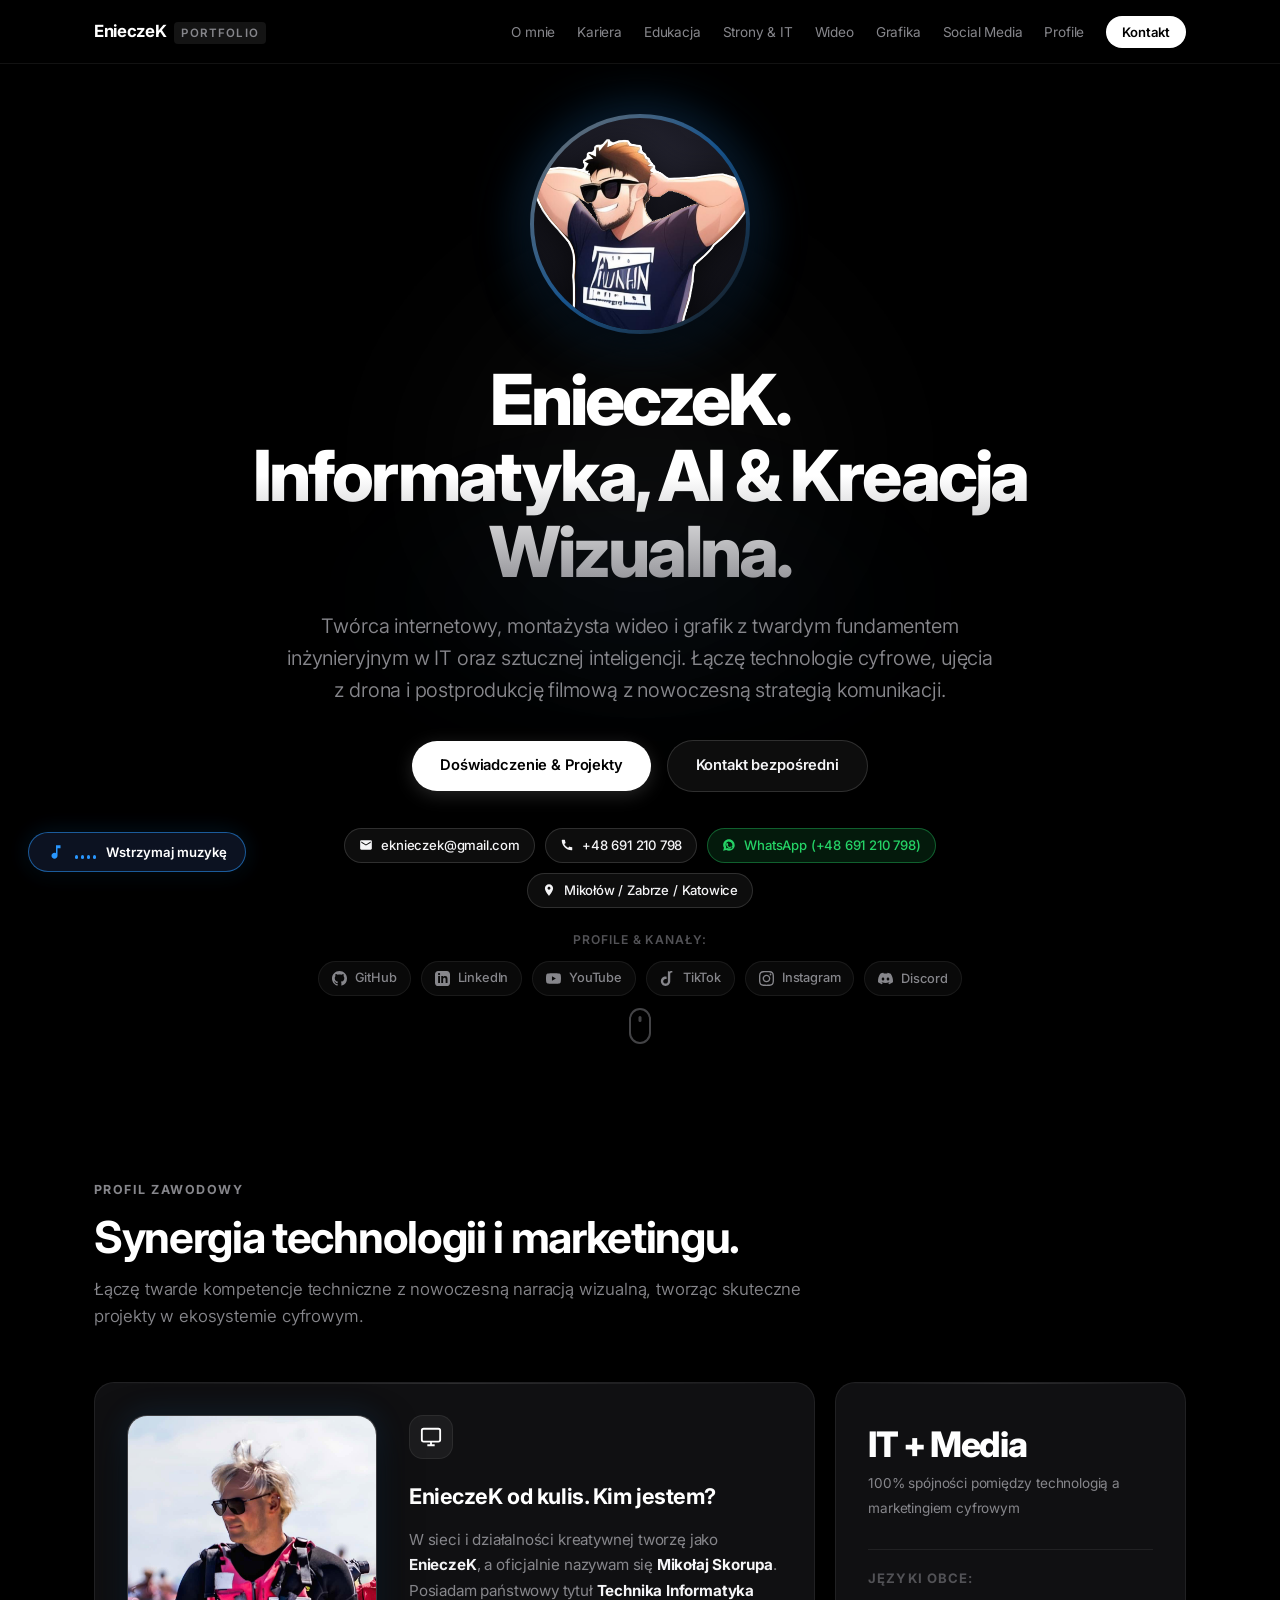
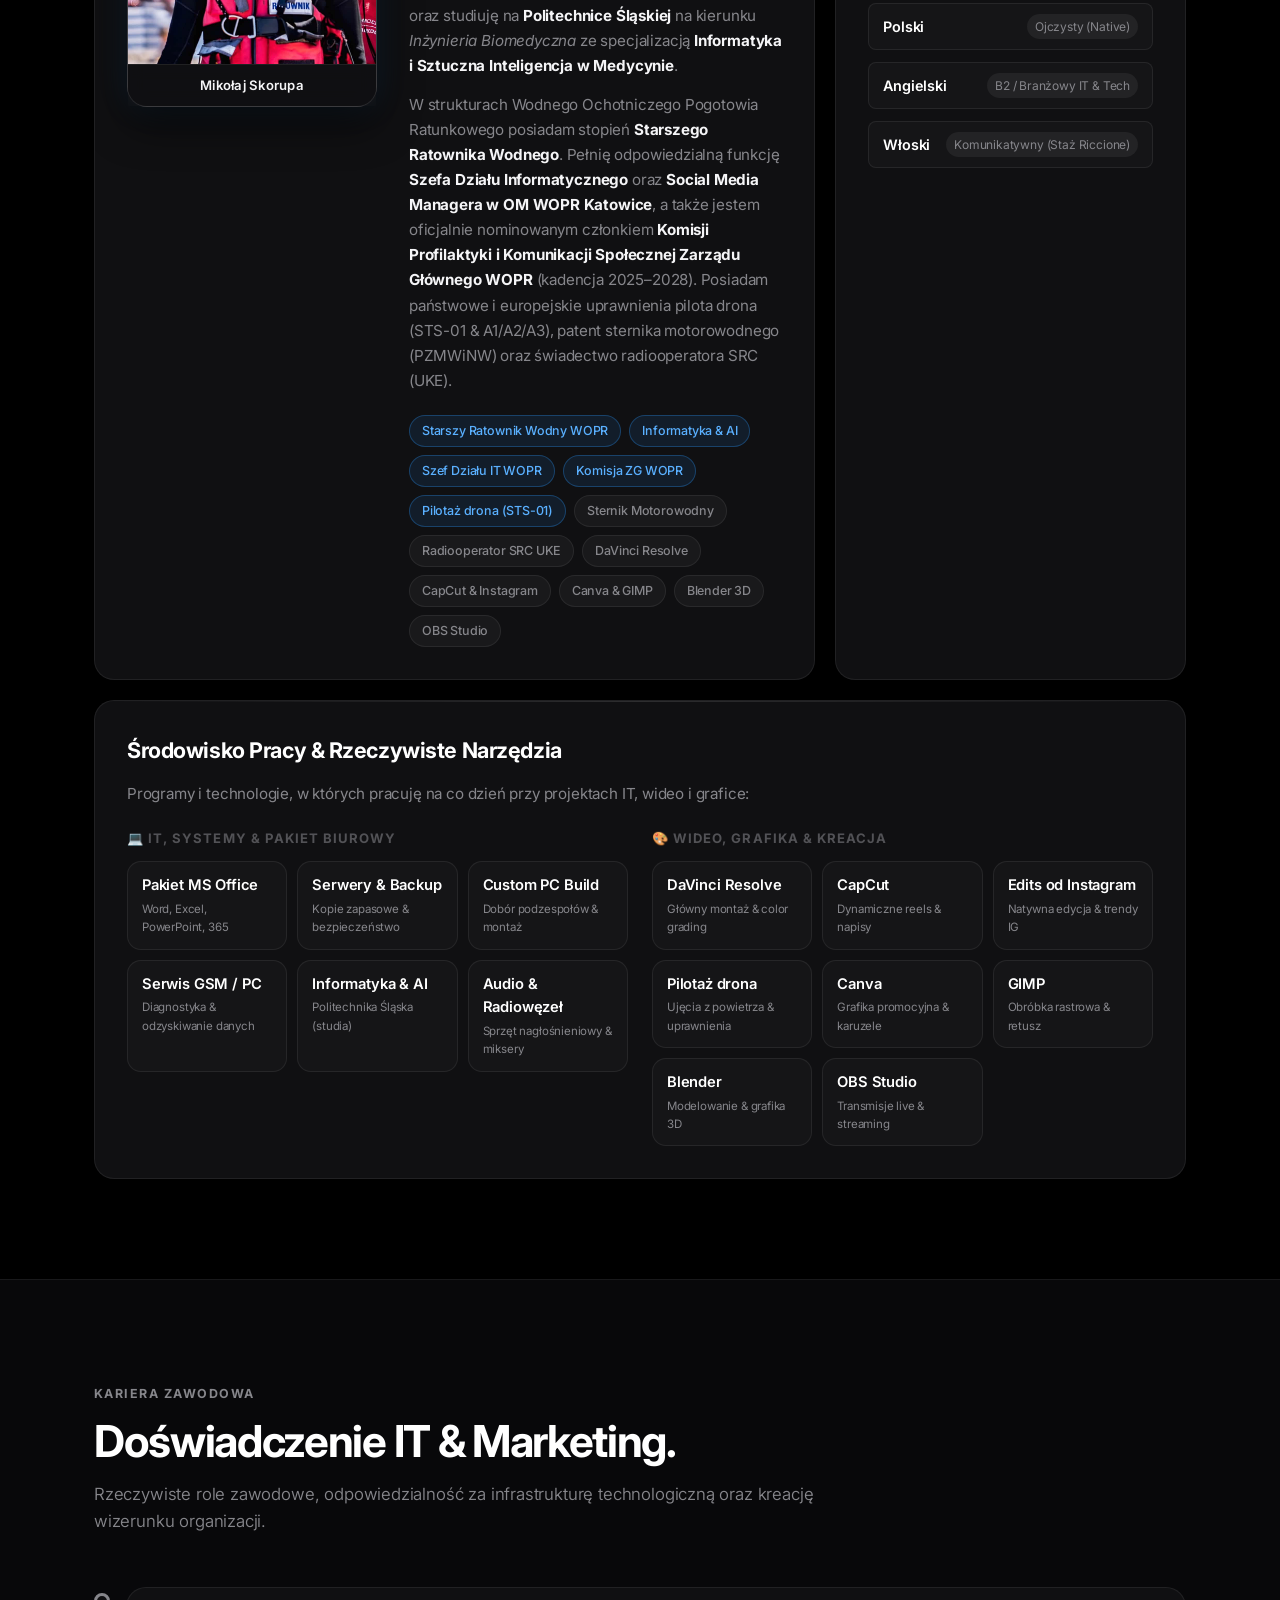
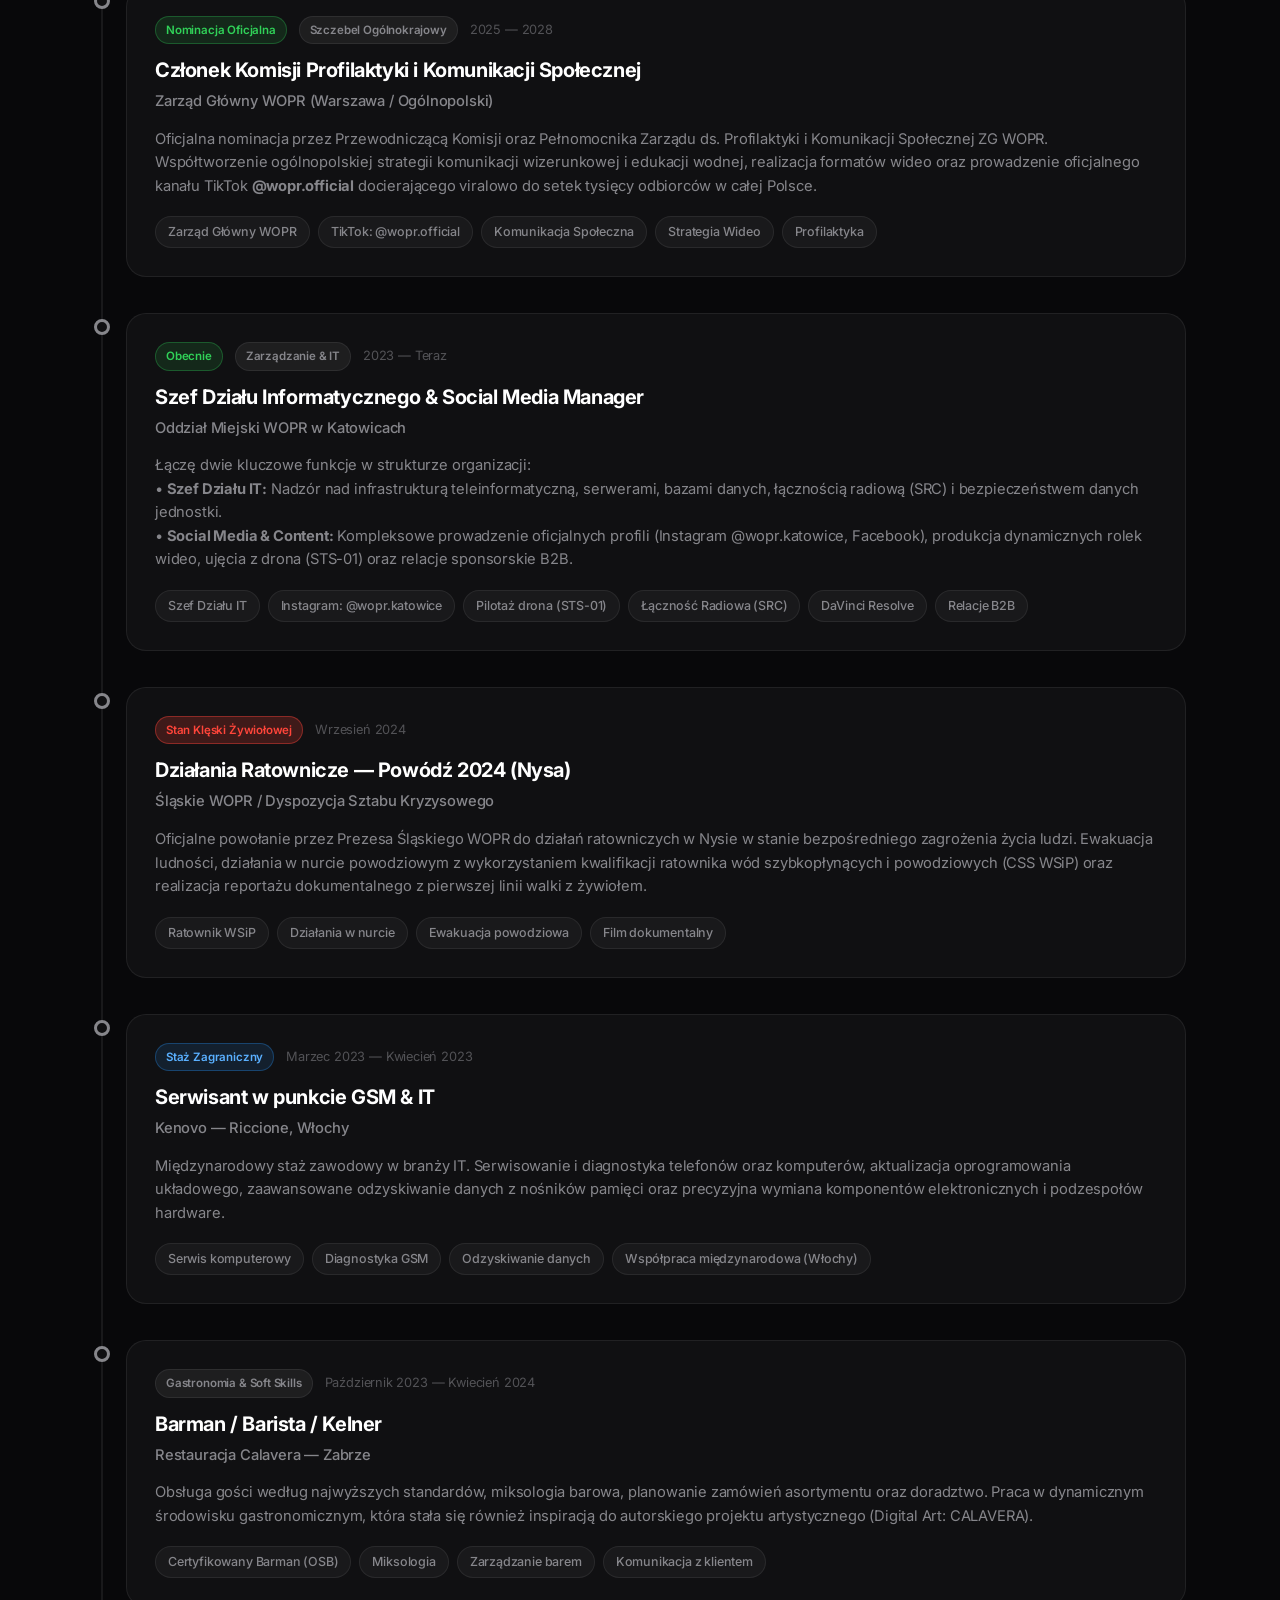
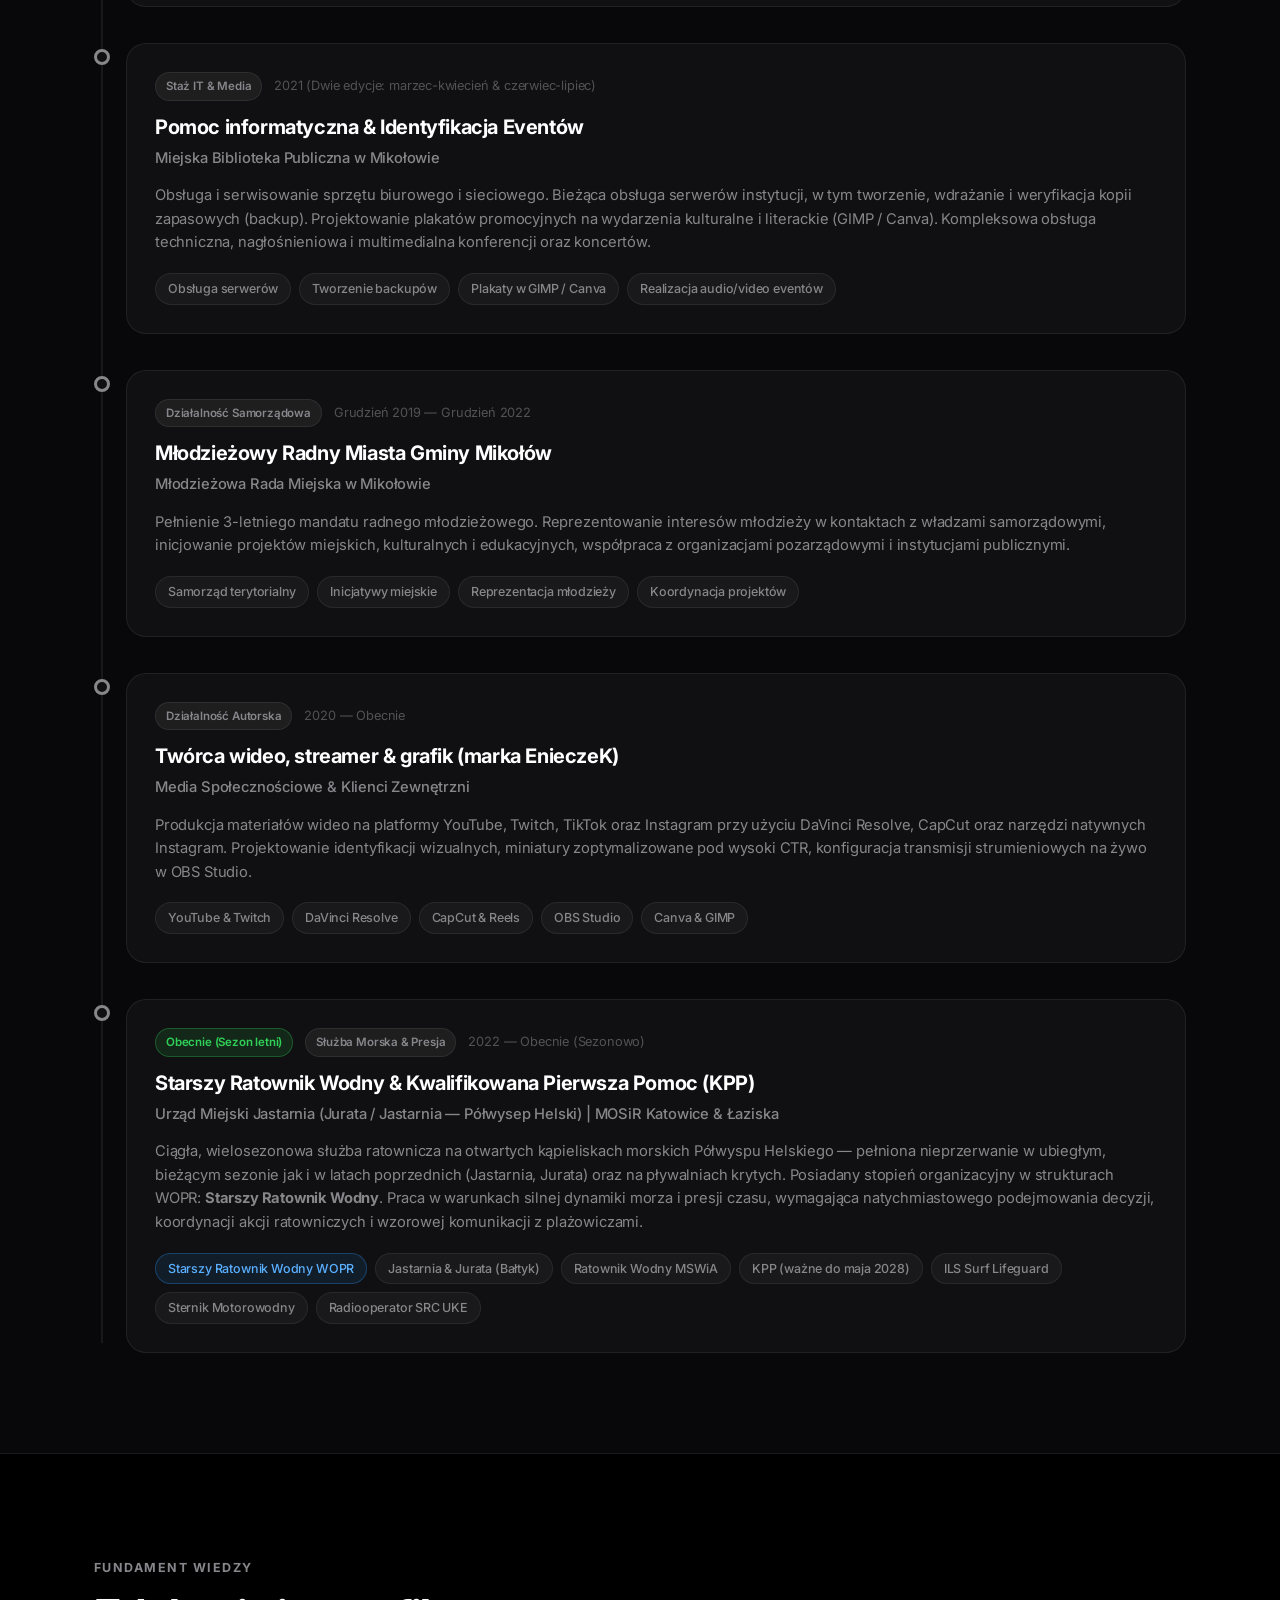
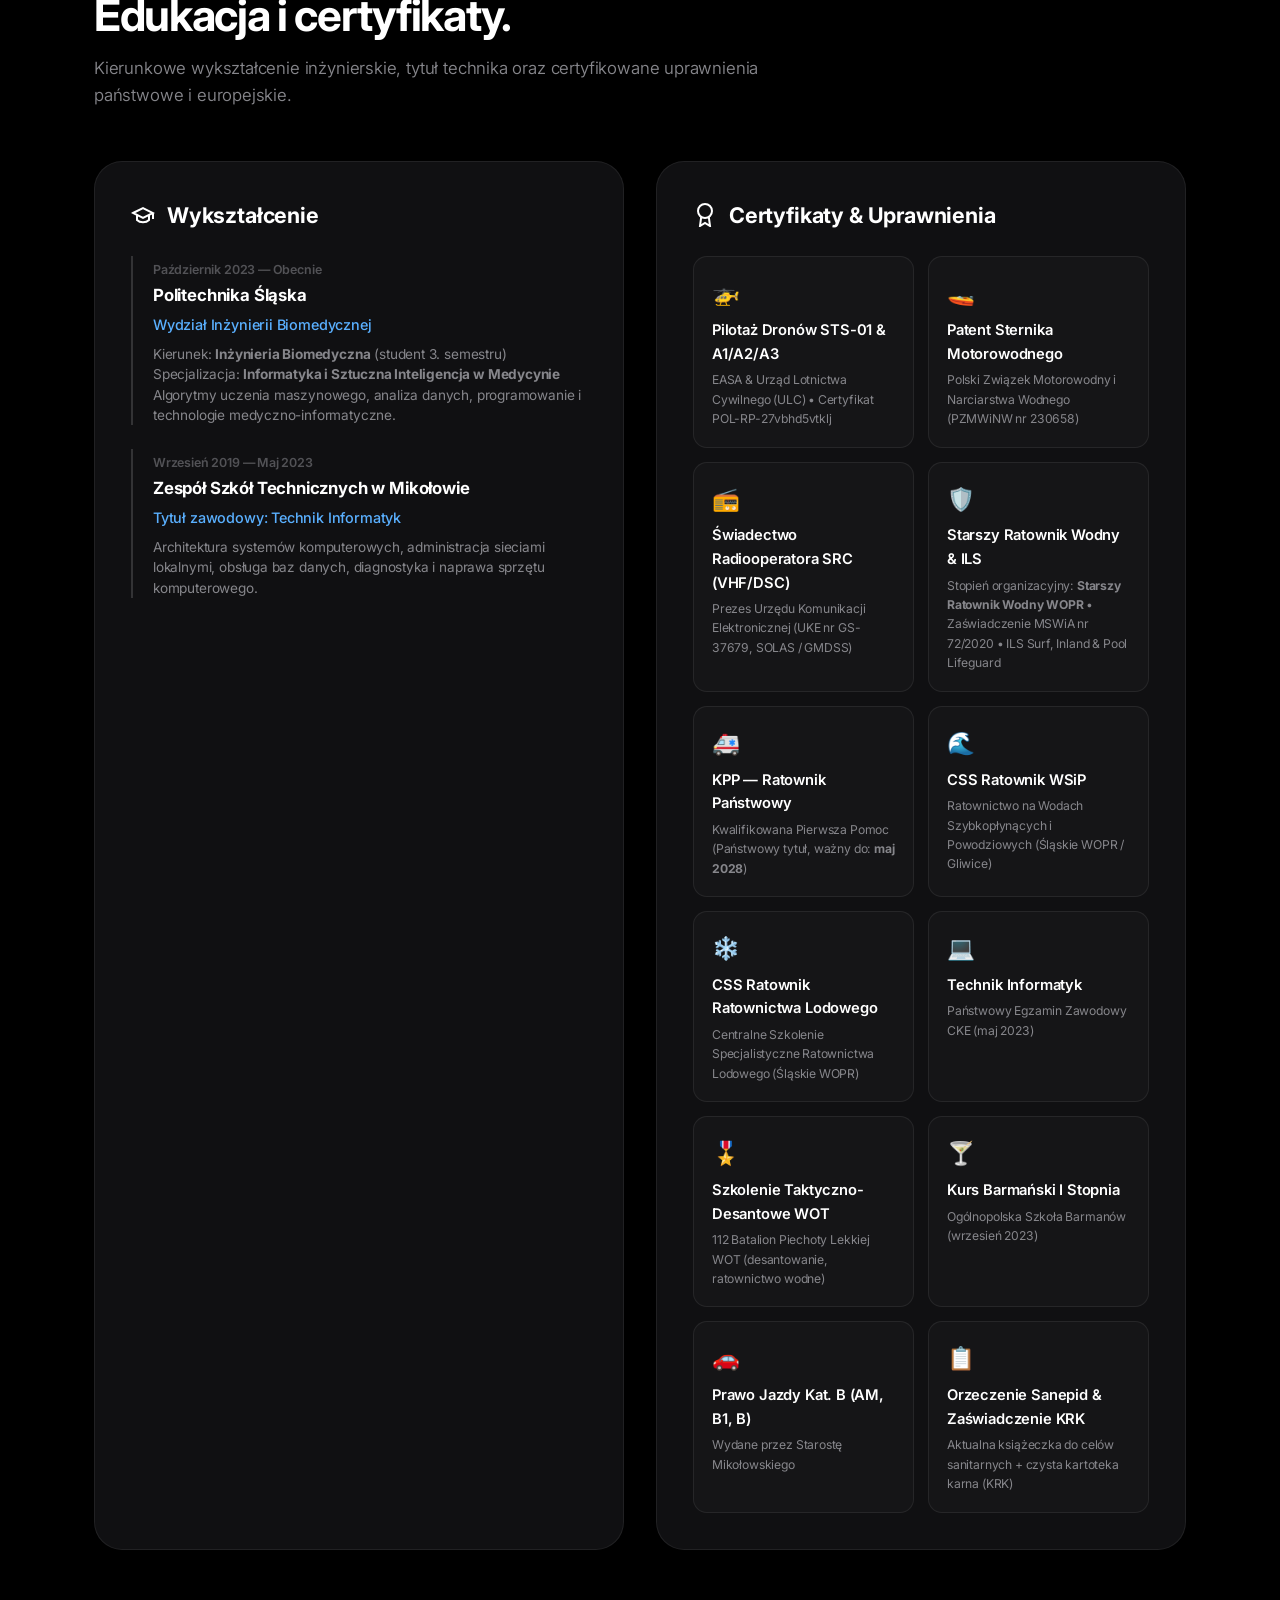
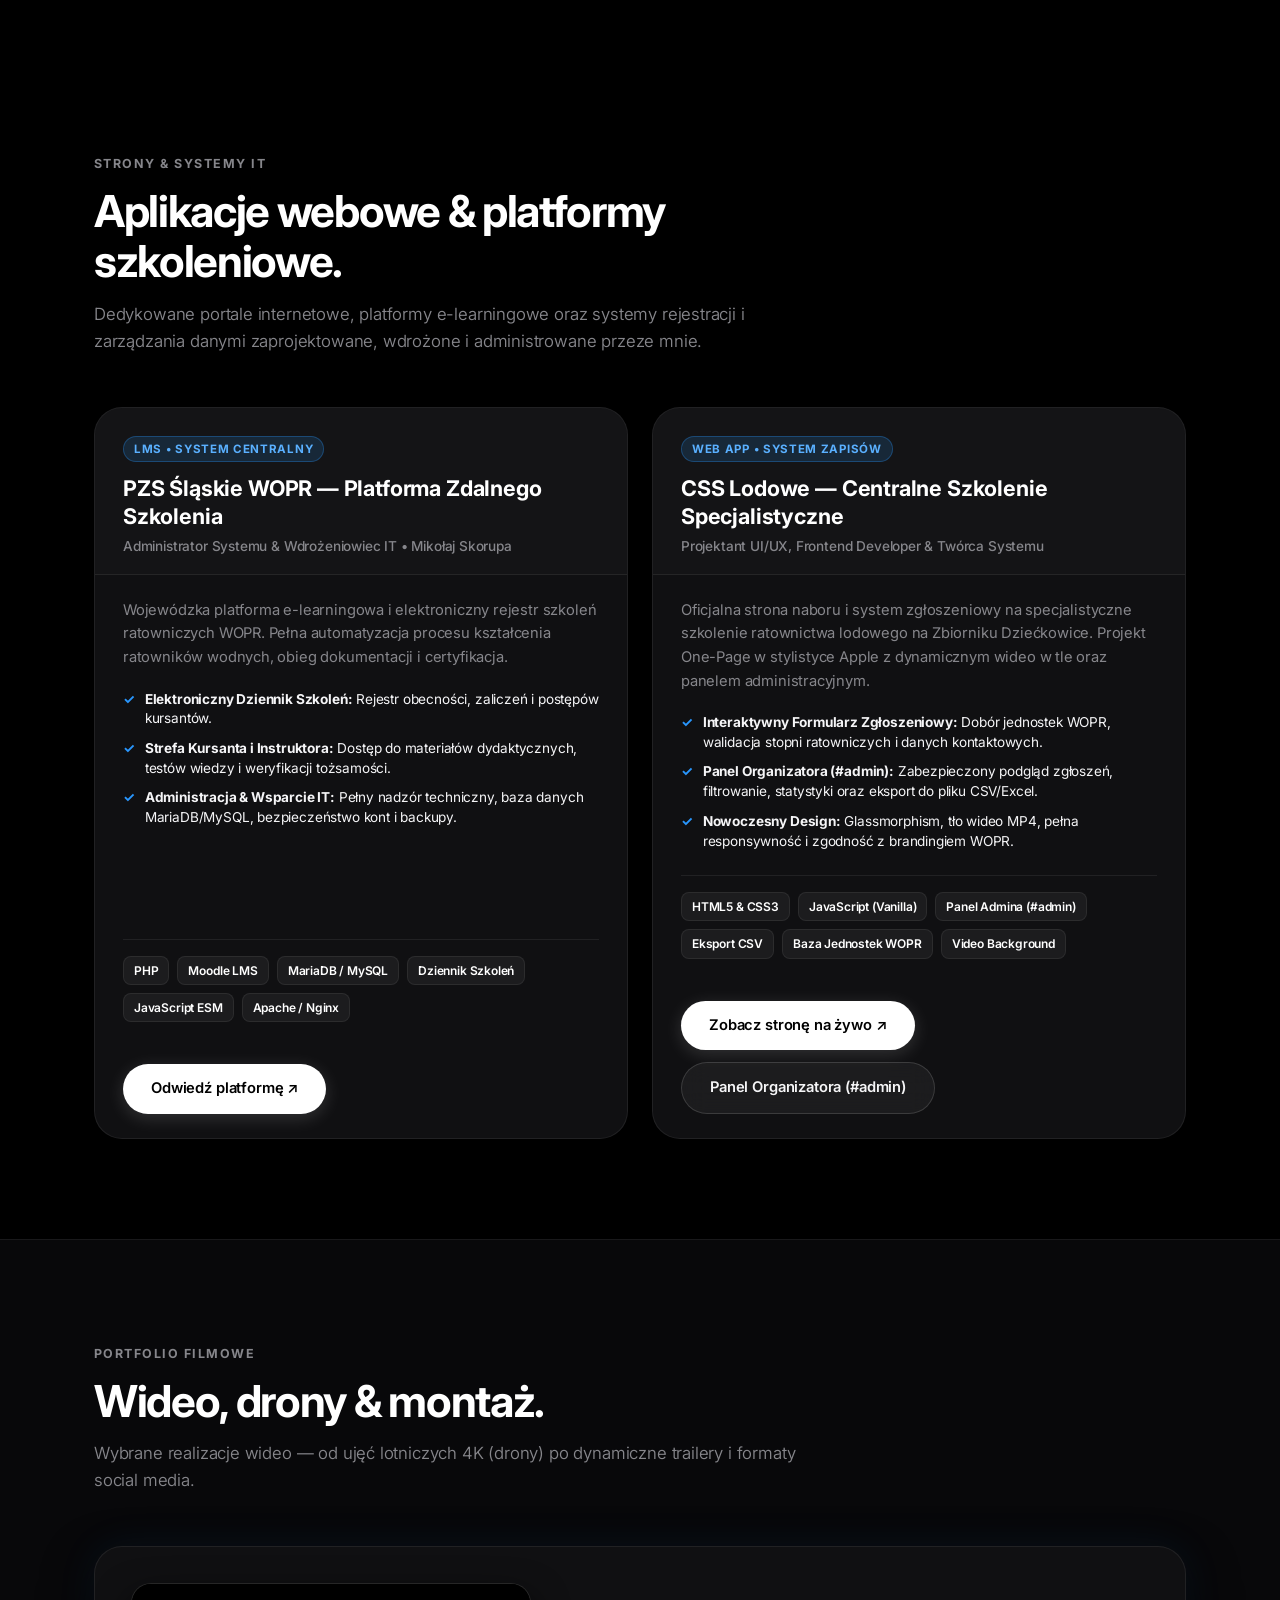
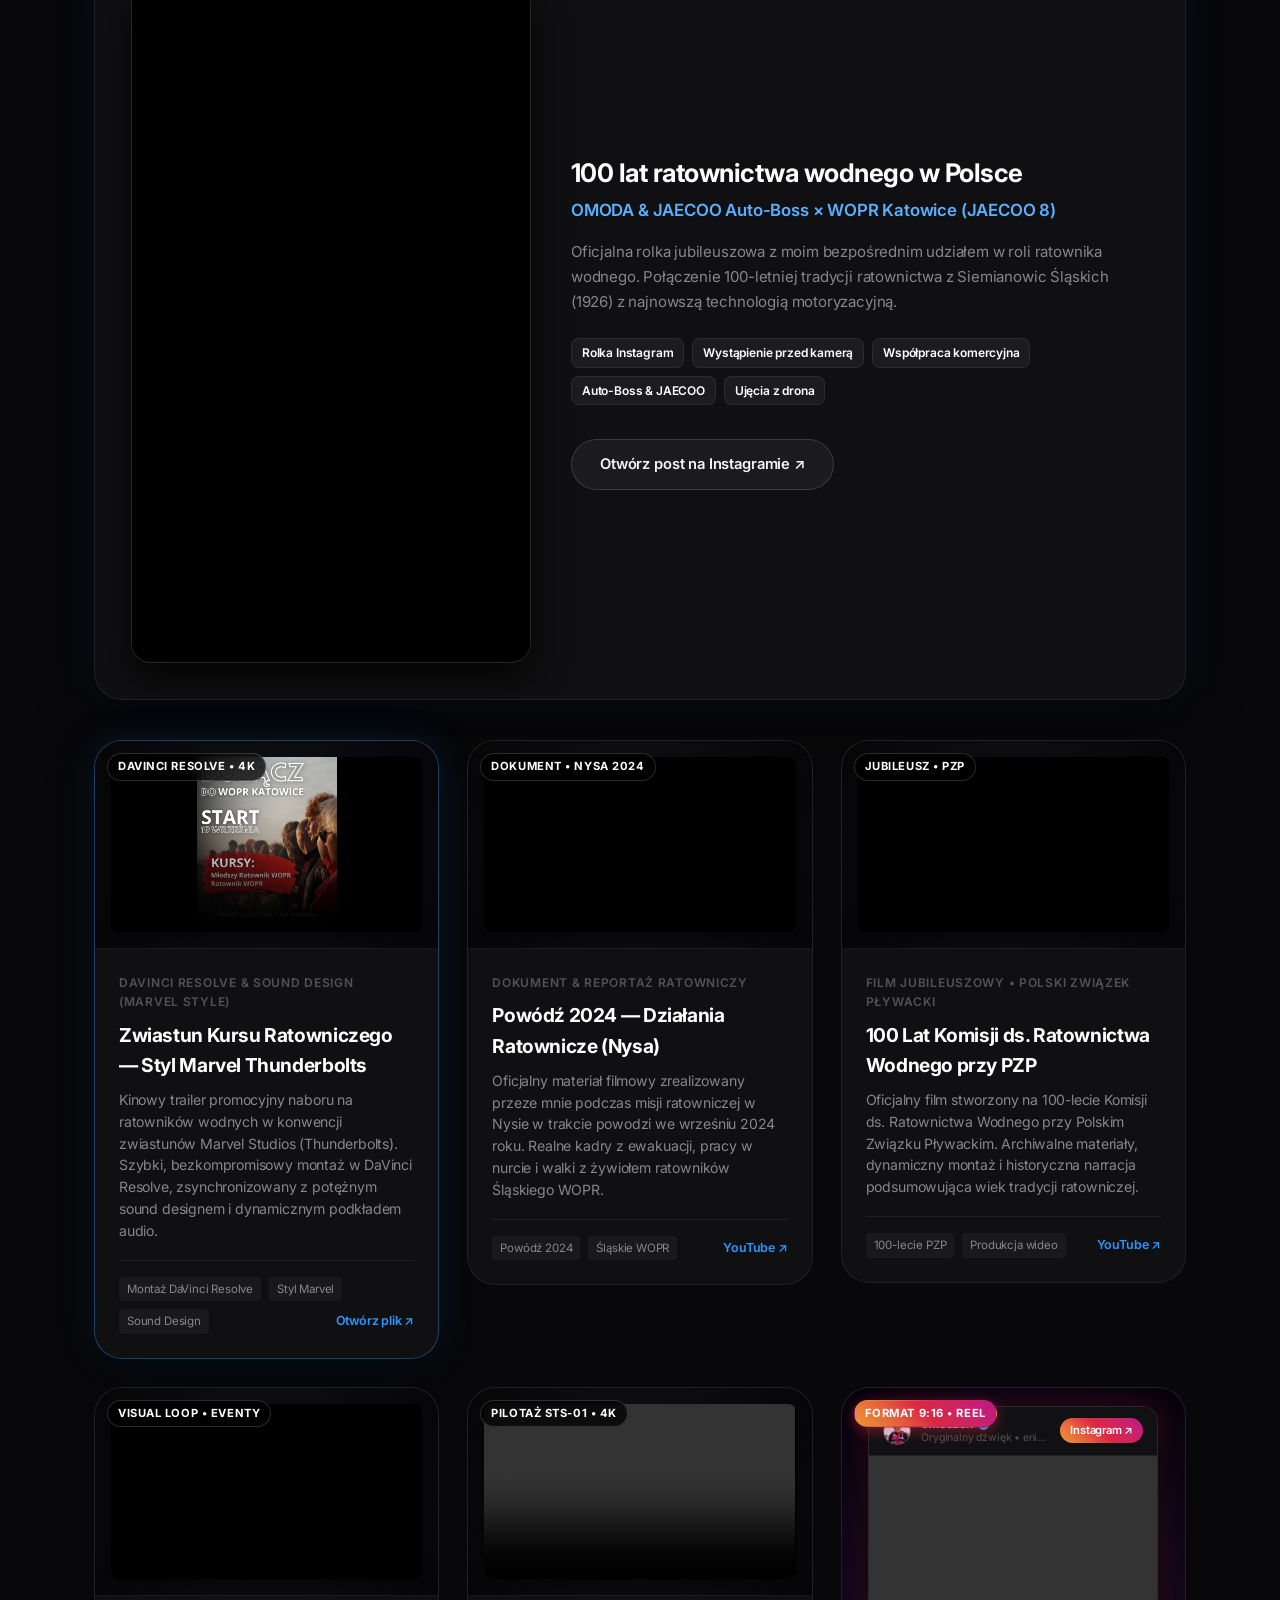
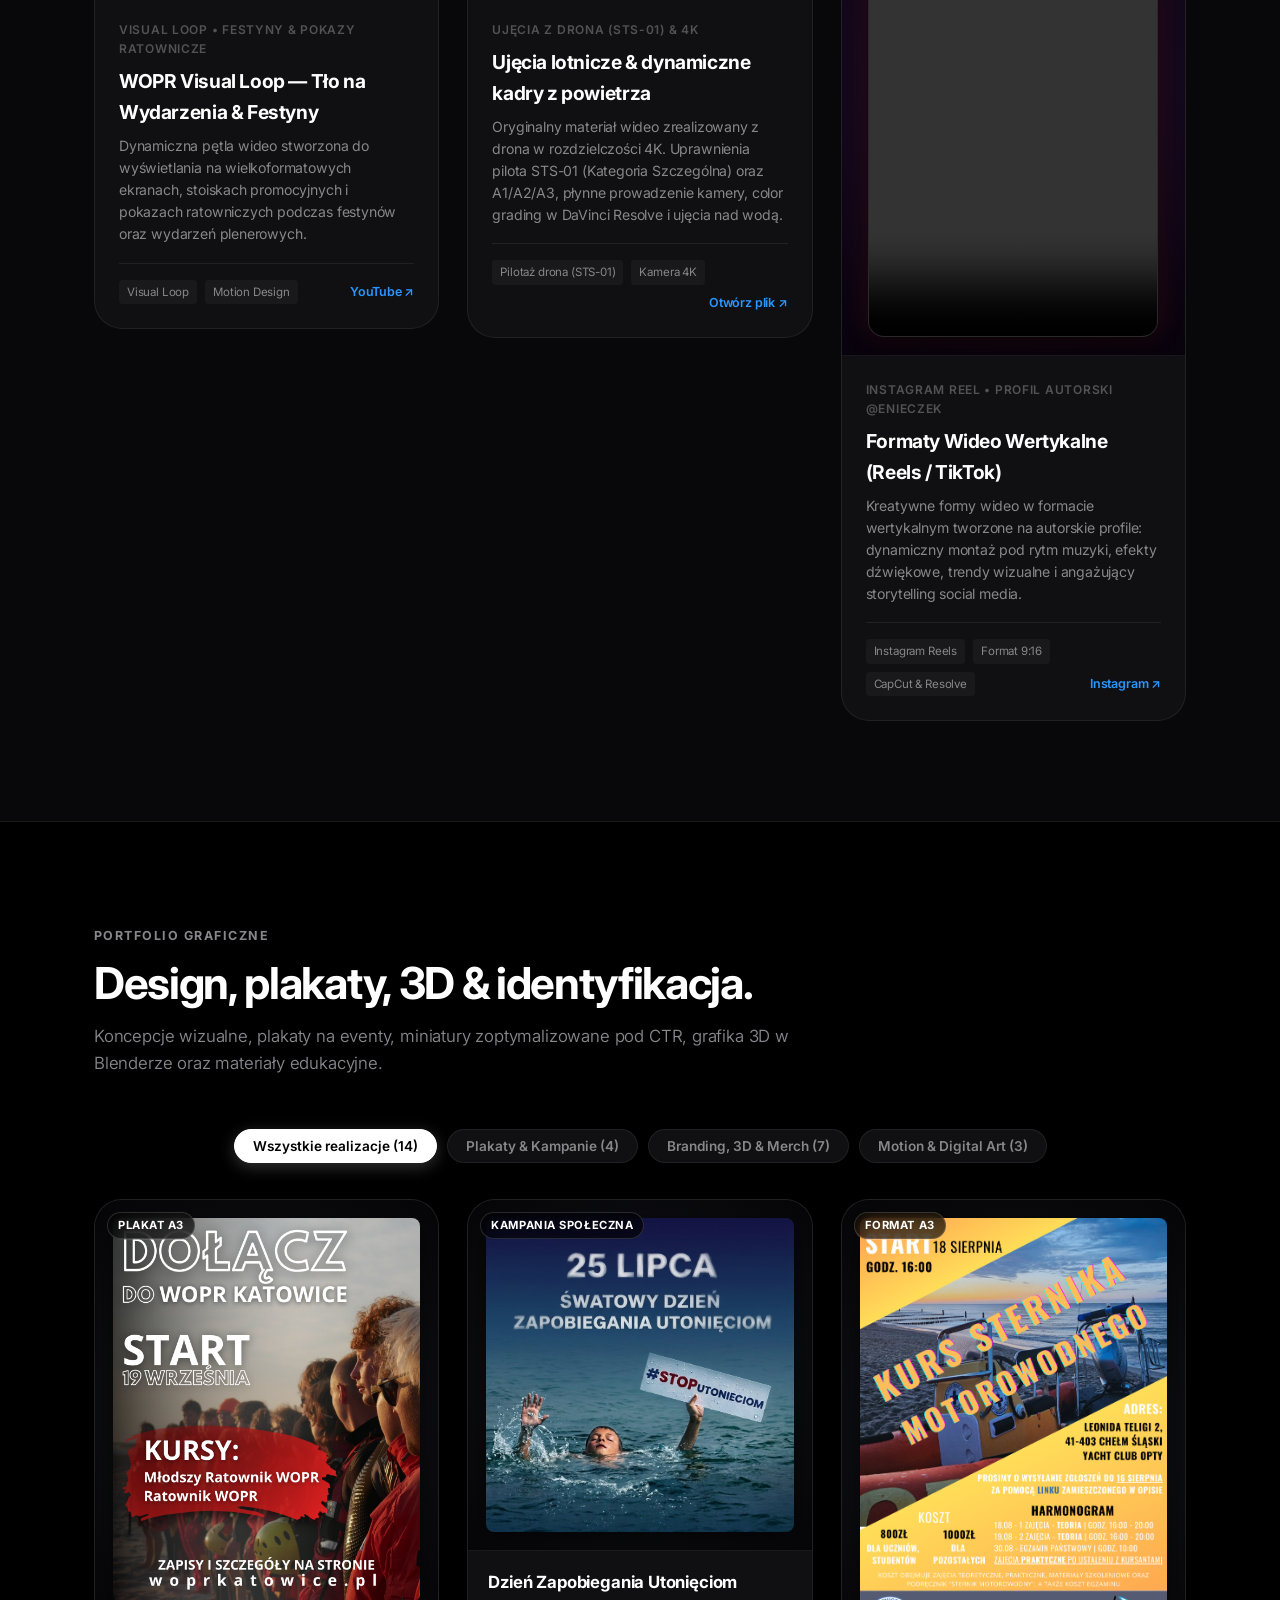
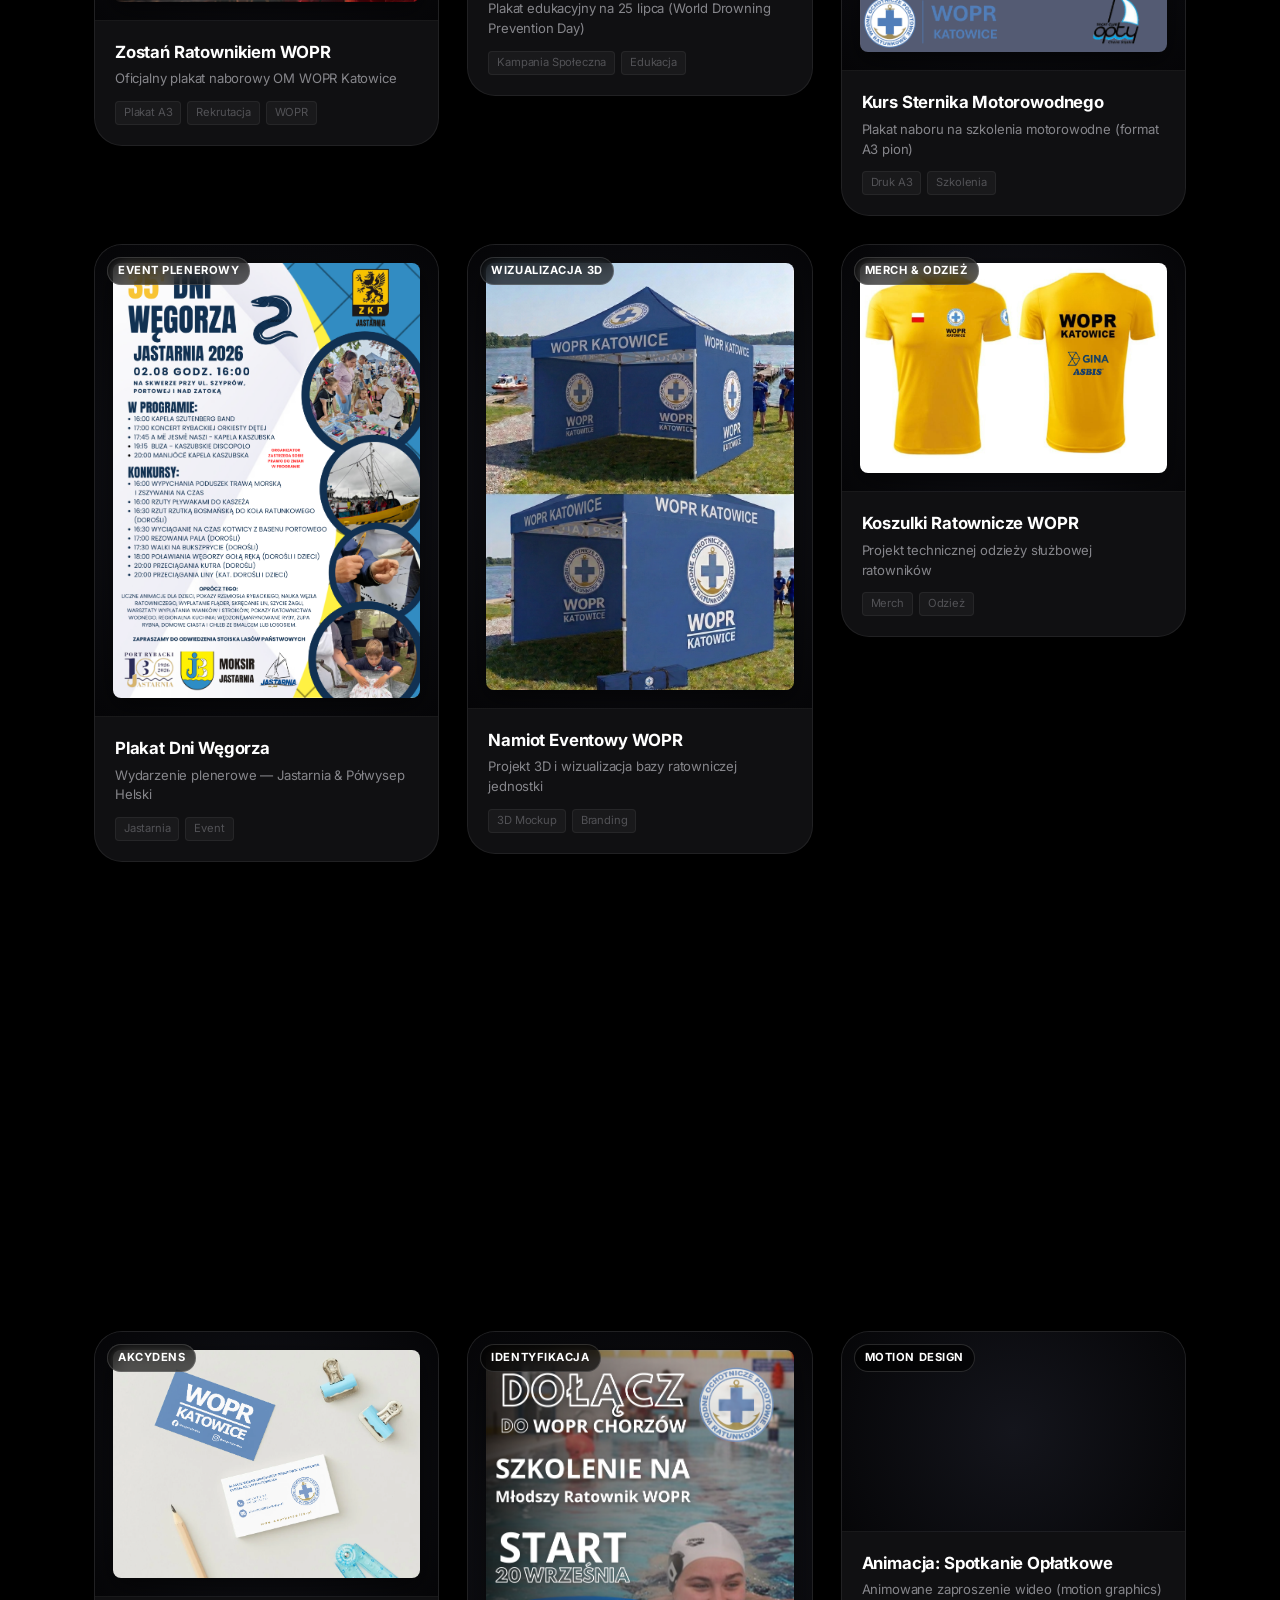
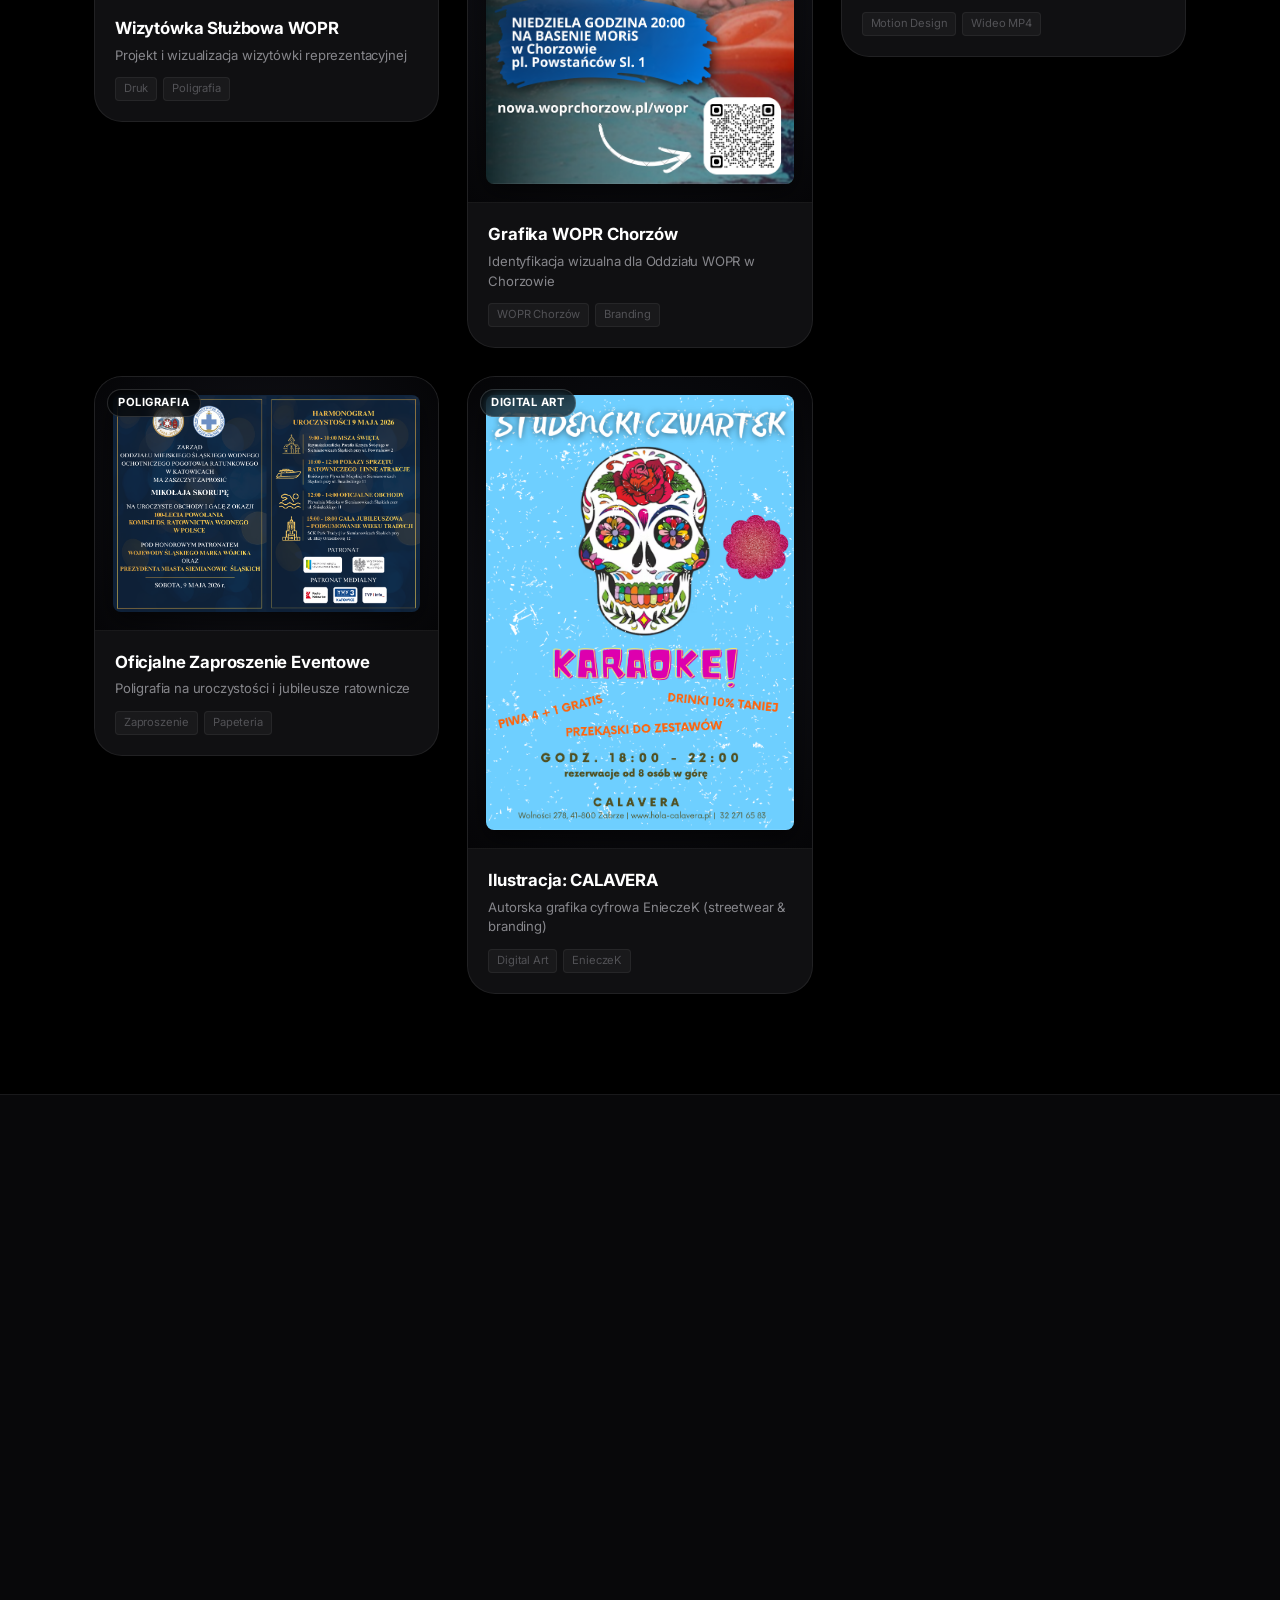
==== commit 85ec0852: "feat: in-page active video players, uncropped vertical Instagram Reel mockup, mobile responsive styl" ====
--- a/index.html
+++ b/index.html
@@ -7,9 +7,10 @@
   
   <!-- SEO & Social Media Metadata -->
   <title>EnieczeK — Portfolio & CV | IT, AI & Content Creator (Mikołaj Skorupa)</title>
-  <meta name="description" content="Oficjalne portfolio i CV twórcy EnieczeK (Mikołaj Skorupa). Technik Informatyk, student Informatyki i AI na Politechnice Śląskiej, Szef Działu IT i Social Media Manager.">
+  <meta name="description" content="Oficjalne portfolio i CV twórcy EnieczeK (Mikołaj Skorupa). Starszy Ratownik Wodny WOPR, Technik Informatyk, student Informatyki i AI na Politechnice Śląskiej, Szef Działu IT i Social Media Manager.">
   <meta name="author" content="Mikołaj Skorupa (EnieczeK)">
   <meta name="theme-color" content="#000000">
+  <meta name="referrer" content="origin">
 
   <!-- Open Graph / Facebook -->
   <meta property="og:type" content="website">
@@ -113,6 +114,10 @@
             <svg viewBox="0 0 24 24" class="icon" fill="currentColor"><path d="M20.01 15.38c-1.23 0-2.42-.2-3.53-.56a.977.977 0 0 0-1.01.24l-1.57 1.97c-2.83-1.44-5.15-3.75-6.59-6.59l1.97-1.57c.28-.28.36-.67.25-1.02A11.36 11.36 0 0 1 8.57 4c0-.55-.45-1-1-1H4c-.55 0-1 .45-1 1 0 9.39 7.61 17 17 17 .55 0 1-.45 1-1v-3.57c0-.55-.45-1-1-.05z"/></svg>
             <span>+48 691 210 798</span>
           </a>
+          <a href="https://wa.me/48691210798" target="_blank" rel="noopener noreferrer" class="direct-chip direct-chip-wa" title="Napisz bezpośrednio na WhatsApp">
+            <svg viewBox="0 0 24 24" class="icon" fill="currentColor"><path d="M12.031 6.172c-3.181 0-5.767 2.586-5.768 5.766-.001 1.298.38 2.27 1.019 3.287l-.711 2.598 2.664-.698c.99.54 1.787.82 2.796.82 3.183 0 5.768-2.587 5.768-5.766.001-3.187-2.575-5.77-5.768-5.767zm9.839 5.766c.002 5.417-4.406 9.825-9.84 9.825-1.724 0-3.344-.448-4.767-1.23l-5.32 1.396 1.424-5.187c-.885-1.472-1.353-3.17-1.355-4.804-.003-5.418 4.405-9.826 9.839-9.826 2.628.001 5.099 1.025 6.955 2.883 1.858 1.858 2.862 4.331 2.864 6.943zm-4.707 3.518c-.261-.131-1.543-.761-1.782-.848-.239-.087-.413-.131-.587.131-.174.261-.674.848-.826 1.022-.152.174-.304.196-.565.065-.261-.131-1.101-.406-2.097-1.294-.775-.692-1.299-1.546-1.451-1.807-.152-.261-.016-.402.115-.532.118-.117.261-.304.391-.457.131-.152.174-.261.261-.435.087-.174.043-.326-.022-.457-.065-.131-.587-1.414-.804-1.936-.212-.508-.427-.439-.587-.447l-.5-.009c-.174 0-.457.065-.696.326s-.913.892-.913 2.175.935 2.523 1.065 2.697c.131.174 1.84 2.809 4.457 3.938.623.269 1.109.429 1.488.55.626.199 1.196.171 1.646.104.502-.075 1.543-.631 1.761-1.24.218-.609.218-1.131.152-1.24-.065-.109-.239-.174-.5-.305z"/></svg>
+            <span>WhatsApp (+48 691 210 798)</span>
+          </a>
           <span class="direct-chip">
             <svg viewBox="0 0 24 24" class="icon" fill="currentColor"><path d="M12 2C8.13 2 5 5.13 5 9c0 5.25 7 13 7 13s7-7.75 7-13c0-3.87-3.13-7-7-7zm0 9.5c-1.38 0-2.5-1.12-2.5-2.5s1.12-2.5 2.5-2.5 2.5 1.12 2.5 2.5-1.12 2.5-2.5 2.5z"/></svg>
             <span>Mikołów / Zabrze / Katowice</span>
@@ -135,6 +140,10 @@
               <svg viewBox="0 0 24 24" class="icon" fill="currentColor"><path d="M23.498 6.186a3.016 3.016 0 0 0-2.122-2.136C19.505 3.545 12 3.545 12 3.545s-7.505 0-9.377.505A3.017 3.017 0 0 0 .502 6.186C0 8.07 0 12 0 12s0 3.93.502 5.814a3.016 3.016 0 0 0 2.122 2.136c1.871.505 9.376.505 9.376.505s7.505 0 9.377-.505a3.015 3.015 0 0 0 2.122-2.136C24 15.93 24 12 24 12s0-3.93-.502-5.814zM9.545 15.568V8.432L15.818 12l-6.273 3.568z"/></svg>
               <span>YouTube</span>
             </a>
+            <a href="https://www.tiktok.com/@enieczek" target="_blank" rel="noopener noreferrer" title="TikTok @enieczek" class="social-chip">
+              <svg viewBox="0 0 24 24" class="icon" fill="currentColor"><path d="M12.525.02c1.31 0 2.6.43 3.65 1.23.08-1.07.72-1.99 1.68-2.38 0 0-.02 0 0 0 .04-.02.08-.03.12-.05 0 0 0 0 0 0 .02-.01.05-.01.07-.02.43-.15.9-.23 1.39-.23.1 0 .2.01.3.02v3.74c-.5-.06-1.02-.02-1.5.12-.51.15-.96.44-1.3.84-.33.4-.52.9-.55 1.42v11.75c0 4.14-3.36 7.5-7.5 7.5s-7.5-3.36-7.5-7.5 3.36-7.5 7.5-7.5c.57 0 1.13.06 1.66.19v3.83c-.5-.24-1.06-.37-1.66-.37-2.07 0-3.75 1.68-3.75 3.75s1.68 3.75 3.75 3.75 3.75-1.68 3.75-3.75V0h3.69z"/></svg>
+              <span>TikTok</span>
+            </a>
             <a href="https://www.instagram.com/enieczek/" target="_blank" rel="noopener noreferrer" title="Instagram" class="social-chip">
               <svg viewBox="0 0 24 24" class="icon" fill="currentColor"><path d="M12 2.163c3.204 0 3.584.012 4.85.07 3.252.148 4.771 1.691 4.919 4.919.058 1.265.069 1.645.069 4.849 0 3.205-.012 3.584-.069 4.849-.149 3.225-1.664 4.771-4.919 4.919-1.266.058-1.644.07-4.85.07-3.204 0-3.584-.012-4.849-.07-3.26-.149-4.771-1.699-4.919-4.92-.058-1.265-.07-1.644-.07-4.849 0-3.204.013-3.583.07-4.849.149-3.227 1.664-4.771 4.919-4.919 1.266-.057 1.645-.069 4.849-.069zm0-2.163c-3.259 0-3.667.014-4.947.072-4.358.2-6.78 2.618-6.98 6.98-.059 1.281-.073 1.689-.073 4.948 0 3.259.014 3.668.072 4.948.2 4.358 2.618 6.78 6.98 6.98 1.281.058 1.689.072 4.948.072 3.259 0 3.668-.014 4.948-.072 4.354-.2 6.782-2.618 6.979-6.98.059-1.28.073-1.689.073-4.948 0-3.259-.014-3.667-.072-4.947-.196-4.354-2.617-6.78-6.979-6.98-1.281-.059-1.69-.073-4.949-.073zm0 5.838c-3.403 0-6.162 2.759-6.162 6.162s2.759 6.163 6.162 6.163 6.162-2.759 6.162-6.163c0-3.403-2.759-6.162-6.162-6.162zm0 10.162c-2.209 0-4-1.79-4-4 0-2.209 1.791-4 4-4s4 1.791 4 4c0 2.21-1.791 4-4 4zm6.406-11.845c-.796 0-1.441.645-1.441 1.44s.645 1.44 1.441 1.44c.795 0 1.439-.645 1.439-1.44s-.644-1.44-1.439-1.44z"/></svg>
               <span>Instagram</span>
@@ -185,17 +194,20 @@
                     W sieci i działalności kreatywnej tworzę jako <strong>EnieczeK</strong>, a oficjalnie nazywam się <strong>Mikołaj Skorupa</strong>. Posiadam państwowy tytuł <strong>Technika Informatyka</strong> oraz studiuję na <strong>Politechnice Śląskiej</strong> na kierunku <em>Inżynieria Biomedyczna</em> ze specjalizacją <strong>Informatyka i Sztuczna Inteligencja w Medycynie</strong>.
                   </p>
                   <p class="bento-text">
-                    Na co dzień pełnię odpowiedzialną funkcję <strong>Szefa Działu Informatycznego</strong> oraz <strong>Social Media Managera w OM WOPR Katowice</strong>. Zarządzam infrastrukturą IT jednostki, a jednocześnie odpowiadam za jej wizerunek, produkcję wideo oraz ujęcia z powietrza — posiadam uprawnienia pilota drona i realizuję profesjonalne ujęcia lotnicze.
+                    W strukturach Wodnego Ochotniczego Pogotowia Ratunkowego posiadam stopień <strong>Starszego Ratownika Wodnego</strong>. Pełnię odpowiedzialną funkcję <strong>Szefa Działu Informatycznego</strong> oraz <strong>Social Media Managera w OM WOPR Katowice</strong>, a także jestem oficjalnie nominowanym członkiem <strong>Komisji Profilaktyki i Komunikacji Społecznej Zarządu Głównego WOPR</strong> (kadencja 2025–2028). Posiadam państwowe i europejskie uprawnienia pilota drona (STS-01 & A1/A2/A3), patent sternika motorowodnego (PZMWiNW) oraz świadectwo radiooperatora SRC (UKE).
                   </p>
                   <div class="tags-cluster">
+                    <span class="tag tag-highlight">Starszy Ratownik Wodny WOPR</span>
                     <span class="tag tag-highlight">Informatyka & AI</span>
                     <span class="tag tag-highlight">Szef Działu IT WOPR</span>
-                    <span class="tag tag-highlight">Pilotaż drona</span>
+                    <span class="tag tag-highlight">Komisja ZG WOPR</span>
+                    <span class="tag tag-highlight">Pilotaż drona (STS-01)</span>
+                    <span class="tag">Sternik Motorowodny</span>
+                    <span class="tag">Radiooperator SRC UKE</span>
                     <span class="tag">DaVinci Resolve</span>
                     <span class="tag">CapCut & Instagram</span>
                     <span class="tag">Canva & GIMP</span>
                     <span class="tag">Blender 3D</span>
-                    <span class="tag">Microsoft 365 / Office</span>
                     <span class="tag">OBS Studio</span>
                   </div>
                 </div>
@@ -326,6 +338,30 @@
         </div>
 
         <div class="timeline">
+          <!-- Timeline Item 0: Zarząd Główny WOPR -->
+          <div class="timeline-item reveal-fade">
+            <div class="timeline-dot"></div>
+            <div class="timeline-content">
+              <div class="timeline-meta">
+                <span class="timeline-badge current">Nominacja Oficjalna</span>
+                <span class="timeline-badge">Szczebel Ogólnokrajowy</span>
+                <span class="timeline-period">2025 — 2028</span>
+              </div>
+              <h3 class="timeline-title">Członek Komisji Profilaktyki i Komunikacji Społecznej</h3>
+              <h4 class="timeline-org">Zarząd Główny WOPR (Warszawa / Ogólnopolski)</h4>
+              <p class="timeline-desc">
+                Oficjalna nominacja przez Przewodniczącą Komisji oraz Pełnomocnika Zarządu ds. Profilaktyki i Komunikacji Społecznej ZG WOPR. Współtworzenie ogólnopolskiej strategii komunikacji wizerunkowej i edukacji wodnej, realizacja formatów wideo oraz prowadzenie oficjalnego kanału TikTok <strong>@wopr.official</strong> docierającego viralowo do setek tysięcy odbiorców w całej Polsce.
+              </p>
+              <div class="tags-cluster">
+                <span class="tag">Zarząd Główny WOPR</span>
+                <span class="tag">TikTok: @wopr.official</span>
+                <span class="tag">Komunikacja Społeczna</span>
+                <span class="tag">Strategia Wideo</span>
+                <span class="tag">Profilaktyka</span>
+              </div>
+            </div>
+          </div>
+
           <!-- Timeline Item 1: WOPR Katowice -->
           <div class="timeline-item reveal-fade">
             <div class="timeline-dot"></div>
@@ -339,16 +375,38 @@
               <h4 class="timeline-org">Oddział Miejski WOPR w Katowicach</h4>
               <p class="timeline-desc">
                 Łączę dwie kluczowe funkcje w strukturze organizacji:
-                <br>• <strong>Szef Działu IT:</strong> Nadzór nad infrastrukturą teleinformatyczną, serwerami, sprzętem komputerowym i bezpieczeństwem danych jednostki.
-                <br>• <strong>Social Media & Content:</strong> Kompleksowe prowadzenie oficjalnych profili (Instagram @wopr.katowice, Facebook). Realizacja dynamicznych rolek wideo (w tym ujęcia z drona), edukacja w zakresie bezpieczeństwa nad wodą, relacjonowanie akcji ratowniczych i budowa zaangażowanej społeczności.
+                <br>• <strong>Szef Działu IT:</strong> Nadzór nad infrastrukturą teleinformatyczną, serwerami, bazami danych, łącznością radiową (SRC) i bezpieczeństwem danych jednostki.
+                <br>• <strong>Social Media & Content:</strong> Kompleksowe prowadzenie oficjalnych profili (Instagram @wopr.katowice, Facebook), produkcja dynamicznych rolek wideo, ujęcia z drona (STS-01) oraz relacje sponsorskie B2B.
               </p>
               <div class="tags-cluster">
                 <span class="tag">Szef Działu IT</span>
                 <span class="tag">Instagram: @wopr.katowice</span>
-                <span class="tag">Pilotaż drona</span>
+                <span class="tag">Pilotaż drona (STS-01)</span>
+                <span class="tag">Łączność Radiowa (SRC)</span>
                 <span class="tag">DaVinci Resolve</span>
-                <span class="tag">CapCut</span>
-                <span class="tag">Strategia komunikacji</span>
+                <span class="tag">Relacje B2B</span>
+              </div>
+            </div>
+          </div>
+
+          <!-- Timeline Item 1.5: Misja Powodziowa Nysa 2024 -->
+          <div class="timeline-item reveal-fade">
+            <div class="timeline-dot"></div>
+            <div class="timeline-content">
+              <div class="timeline-meta">
+                <span class="timeline-badge" style="background: rgba(255, 69, 58, 0.2); color: #ff453a; border-color: rgba(255, 69, 58, 0.4);">Stan Klęski Żywiołowej</span>
+                <span class="timeline-period">Wrzesień 2024</span>
+              </div>
+              <h3 class="timeline-title">Działania Ratownicze — Powódź 2024 (Nysa)</h3>
+              <h4 class="timeline-org">Śląskie WOPR / Dyspozycja Sztabu Kryzysowego</h4>
+              <p class="timeline-desc">
+                Oficjalne powołanie przez Prezesa Śląskiego WOPR do działań ratowniczych w Nysie w stanie bezpośredniego zagrożenia życia ludzi. Ewakuacja ludności, działania w nurcie powodziowym z wykorzystaniem kwalifikacji ratownika wód szybkopłynących i powodziowych (CSS WSiP) oraz realizacja reportażu dokumentalnego z pierwszej linii walki z żywiołem.
+              </p>
+              <div class="tags-cluster">
+                <span class="tag">Ratownik WSiP</span>
+                <span class="tag">Działania w nurcie</span>
+                <span class="tag">Ewakuacja powodziowa</span>
+                <span class="tag">Film dokumentalny</span>
               </div>
             </div>
           </div>
@@ -375,6 +433,28 @@
             </div>
           </div>
 
+          <!-- Timeline Item 2.5: Calavera Zabrze -->
+          <div class="timeline-item reveal-fade">
+            <div class="timeline-dot"></div>
+            <div class="timeline-content">
+              <div class="timeline-meta">
+                <span class="timeline-badge">Gastronomia & Soft Skills</span>
+                <span class="timeline-period">Październik 2023 — Kwiecień 2024</span>
+              </div>
+              <h3 class="timeline-title">Barman / Barista / Kelner</h3>
+              <h4 class="timeline-org">Restauracja Calavera — Zabrze</h4>
+              <p class="timeline-desc">
+                Obsługa gości według najwyższych standardów, miksologia barowa, planowanie zamówień asortymentu oraz doradztwo. Praca w dynamicznym środowisku gastronomicznym, która stała się również inspiracją do autorskiego projektu artystycznego (Digital Art: CALAVERA).
+              </p>
+              <div class="tags-cluster">
+                <span class="tag">Certyfikowany Barman (OSB)</span>
+                <span class="tag">Miksologia</span>
+                <span class="tag">Zarządzanie barem</span>
+                <span class="tag">Komunikacja z klientem</span>
+              </div>
+            </div>
+          </div>
+
           <!-- Timeline Item 3: Miejska Biblioteka Publiczna Mikołów -->
           <div class="timeline-item reveal-fade">
             <div class="timeline-dot"></div>
@@ -393,6 +473,28 @@
                 <span class="tag">Tworzenie backupów</span>
                 <span class="tag">Plakaty w GIMP / Canva</span>
                 <span class="tag">Realizacja audio/video eventów</span>
+              </div>
+            </div>
+          </div>
+
+          <!-- Timeline Item 3.5: MRM Mikołów -->
+          <div class="timeline-item reveal-fade">
+            <div class="timeline-dot"></div>
+            <div class="timeline-content">
+              <div class="timeline-meta">
+                <span class="timeline-badge">Działalność Samorządowa</span>
+                <span class="timeline-period">Grudzień 2019 — Grudzień 2022</span>
+              </div>
+              <h3 class="timeline-title">Młodzieżowy Radny Miasta Gminy Mikołów</h3>
+              <h4 class="timeline-org">Młodzieżowa Rada Miejska w Mikołowie</h4>
+              <p class="timeline-desc">
+                Pełnienie 3-letniego mandatu radnego młodzieżowego. Reprezentowanie interesów młodzieży w kontaktach z władzami samorządowymi, inicjowanie projektów miejskich, kulturalnych i edukacyjnych, współpraca z organizacjami pozarządowymi i instytucjami publicznymi.
+              </p>
+              <div class="tags-cluster">
+                <span class="tag">Samorząd terytorialny</span>
+                <span class="tag">Inicjatywy miejskie</span>
+                <span class="tag">Reprezentacja młodzieży</span>
+                <span class="tag">Koordynacja projektów</span>
               </div>
             </div>
           </div>
@@ -425,14 +527,24 @@
             <div class="timeline-dot"></div>
             <div class="timeline-content">
               <div class="timeline-meta">
-                <span class="timeline-badge">Odpowiedzialność & Presja</span>
-                <span class="timeline-period">2022 — 2024</span>
-              </div>
-              <h3 class="timeline-title">Ratownik Wodny & Kwalifikowana Pierwsza Pomoc (KPP)</h3>
-              <h4 class="timeline-org">Urząd Miejski Jastarnia (Jurata/Jastarnia) | MOSiR Katowice & Łaziska</h4>
+                <span class="timeline-badge current">Obecnie (Sezon letni)</span>
+                <span class="timeline-badge">Służba Morska & Presja</span>
+                <span class="timeline-period">2022 — Obecnie (Sezonowo)</span>
+              </div>
+              <h3 class="timeline-title">Starszy Ratownik Wodny & Kwalifikowana Pierwsza Pomoc (KPP)</h3>
+              <h4 class="timeline-org">Urząd Miejski Jastarnia (Jurata / Jastarnia — Półwysep Helski) | MOSiR Katowice & Łaziska</h4>
               <p class="timeline-desc">
-                Praca wymagająca natychmiastowego podejmowania decyzji, absolutnej odporności na stres, opanowania procedur kryzysowych oraz wzorowych zdolności interpersonalnych w bezpośrednim kontakcie z ludźmi.
+                Ciągła, wielosezonowa służba ratownicza na otwartych kąpieliskach morskich Półwyspu Helskiego — pełniona nieprzerwanie w ubiegłym, bieżącym sezonie jak i w latach poprzednich (Jastarnia, Jurata) oraz na pływalniach krytych. Posiadany stopień organizacyjny w strukturach WOPR: <strong>Starszy Ratownik Wodny</strong>. Praca w warunkach silnej dynamiki morza i presji czasu, wymagająca natychmiastowego podejmowania decyzji, koordynacji akcji ratowniczych i wzorowej komunikacji z plażowiczami.
               </p>
+              <div class="tags-cluster">
+                <span class="tag tag-highlight">Starszy Ratownik Wodny WOPR</span>
+                <span class="tag">Jastarnia & Jurata (Bałtyk)</span>
+                <span class="tag">Ratownik Wodny MSWiA</span>
+                <span class="tag">KPP (ważne do maja 2028)</span>
+                <span class="tag">ILS Surf Lifeguard</span>
+                <span class="tag">Sternik Motorowodny</span>
+                <span class="tag">Radiooperator SRC UKE</span>
+              </div>
             </div>
           </div>
         </div>
@@ -491,46 +603,88 @@
             </h3>
 
             <div class="certs-grid">
-              <!-- Cert 1: Dron STS-01 -->
+              <!-- Cert 1: Dron STS-01 & A1/A2/A3 -->
               <div class="cert-item">
                 <div class="cert-icon">🚁</div>
-                <strong class="cert-name">Pilotaż Dronów STS-01</strong>
-                <span class="cert-issuer">Europejski Scenariusz Standardowy / Kategoria Szczególna (EASA & PAŻP / ULC)</span>
-              </div>
-
-              <!-- Cert 2: Technik Informatyk -->
+                <strong class="cert-name">Pilotaż Dronów STS-01 & A1/A2/A3</strong>
+                <span class="cert-issuer">EASA & Urząd Lotnictwa Cywilnego (ULC) • Certyfikat POL-RP-27vbhd5vtklj</span>
+              </div>
+
+              <!-- Cert 2: Patent Sternika Motorowodnego -->
+              <div class="cert-item">
+                <div class="cert-icon">🚤</div>
+                <strong class="cert-name">Patent Sternika Motorowodnego</strong>
+                <span class="cert-issuer">Polski Związek Motorowodny i Narciarstwa Wodnego (PZMWiNW nr 230658)</span>
+              </div>
+
+              <!-- Cert 3: Radiooperator SRC UKE -->
+              <div class="cert-item">
+                <div class="cert-icon">📻</div>
+                <strong class="cert-name">Świadectwo Radiooperatora SRC (VHF/DSC)</strong>
+                <span class="cert-issuer">Prezes Urzędu Komunikacji Elektronicznej (UKE nr GS-37679, SOLAS / GMDSS)</span>
+              </div>
+
+              <!-- Cert 4: Ratownik Wodny MSWiA & ILS -->
+              <div class="cert-item">
+                <div class="cert-icon">🛡️</div>
+                <strong class="cert-name">Starszy Ratownik Wodny & ILS</strong>
+                <span class="cert-issuer">Stopień organizacyjny: <strong>Starszy Ratownik Wodny WOPR</strong> • Zaświadczenie MSWiA nr 72/2020 • ILS Surf, Inland & Pool Lifeguard</span>
+              </div>
+
+              <!-- Cert 5: KPP (Aktualne do maja 2028) -->
+              <div class="cert-item">
+                <div class="cert-icon">🚑</div>
+                <strong class="cert-name">KPP — Ratownik Państwowy</strong>
+                <span class="cert-issuer">Kwalifikowana Pierwsza Pomoc (Państwowy tytuł, ważny do: <strong>maj 2028</strong>)</span>
+              </div>
+
+              <!-- Cert 6: CSS WSiP (Powódź & Rzeki Górskie) -->
+              <div class="cert-item">
+                <div class="cert-icon">🌊</div>
+                <strong class="cert-name">CSS Ratownik WSiP</strong>
+                <span class="cert-issuer">Ratownictwo na Wodach Szybkopłynących i Powodziowych (Śląskie WOPR / Gliwice)</span>
+              </div>
+
+              <!-- Cert 7: CSS Ratownictwo Lodowe -->
+              <div class="cert-item">
+                <div class="cert-icon">❄️</div>
+                <strong class="cert-name">CSS Ratownik Ratownictwa Lodowego</strong>
+                <span class="cert-issuer">Centralne Szkolenie Specjalistyczne Ratownictwa Lodowego (Śląskie WOPR)</span>
+              </div>
+
+              <!-- Cert 8: Technik Informatyk -->
               <div class="cert-item">
                 <div class="cert-icon">💻</div>
                 <strong class="cert-name">Technik Informatyk</strong>
                 <span class="cert-issuer">Państwowy Egzamin Zawodowy CKE (maj 2023)</span>
               </div>
 
-              <!-- Cert 3: KPP (Aktualne do maja 2028) -->
+              <!-- Cert 9: Szkolenie Taktyczno-Desantowe WOT -->
               <div class="cert-item">
-                <div class="cert-icon">🚑</div>
-                <strong class="cert-name">KPP — Ratownik Państwowy</strong>
-                <span class="cert-issuer">Aktualne uprawnienia (ważne do: <strong>maj 2028</strong>)</span>
-              </div>
-
-              <!-- Cert 4: Barman / Soft Skills -->
+                <div class="cert-icon">🎖️</div>
+                <strong class="cert-name">Szkolenie Taktyczno-Desantowe WOT</strong>
+                <span class="cert-issuer">112 Batalion Piechoty Lekkiej WOT (desantowanie, ratownictwo wodne)</span>
+              </div>
+
+              <!-- Cert 10: Barman / Soft Skills -->
               <div class="cert-item">
                 <div class="cert-icon">🍸</div>
                 <strong class="cert-name">Kurs Barmański I Stopnia</strong>
                 <span class="cert-issuer">Ogólnopolska Szkoła Barmanów (wrzesień 2023)</span>
               </div>
 
-              <!-- Cert 5: Prawo Jazdy -->
+              <!-- Cert 11: Prawo Jazdy -->
               <div class="cert-item">
                 <div class="cert-icon">🚗</div>
-                <strong class="cert-name">Prawo Jazdy Kat. B</strong>
-                <span class="cert-issuer">Czynne prawo jazdy</span>
-              </div>
-
-              <!-- Cert 6: Bezpieczeństwo -->
+                <strong class="cert-name">Prawo Jazdy Kat. B (AM, B1, B)</strong>
+                <span class="cert-issuer">Wydane przez Starostę Mikołowskiego</span>
+              </div>
+
+              <!-- Cert 12: Badania Sanitarno-Epidemiologiczne & KRK -->
               <div class="cert-item">
-                <div class="cert-icon">🛡️</div>
-                <strong class="cert-name">Ratownik Wodny</strong>
-                <span class="cert-issuer">Oddział Miejski WOPR Katowice</span>
+                <div class="cert-icon">📋</div>
+                <strong class="cert-name">Orzeczenie Sanepid & Zaświadczenie KRK</strong>
+                <span class="cert-issuer">Aktualna książeczka do celów sanitarnych + czysta kartoteka karna (KRK)</span>
               </div>
             </div>
           </div>
@@ -555,9 +709,6 @@
             <div class="web-card-header">
               <div class="web-card-badge-row">
                 <span class="web-badge-system">LMS • System Centralny</span>
-                <span class="web-status-pill">
-                  <span class="status-dot"></span> Aktywny system produkcyjny
-                </span>
               </div>
               <h3 class="web-card-title">PZS Śląskie WOPR — Platforma Zdalnego Szkolenia</h3>
               <div class="web-card-role">Administrator Systemu & Wdrożeniowiec IT • Mikołaj Skorupa</div>
@@ -605,9 +756,6 @@
             <div class="web-card-header">
               <div class="web-card-badge-row">
                 <span class="web-badge-system">Web App • System Zapisów</span>
-                <span class="web-status-pill">
-                  <span class="status-dot"></span> Zintegrowana w portfolio
-                </span>
               </div>
               <h3 class="web-card-title">CSS Lodowe — Centralne Szkolenie Specjalistyczne</h3>
               <div class="web-card-role">Projektant UI/UX, Frontend Developer & Twórca Systemu</div>
@@ -667,7 +815,7 @@
           </p>
         </div>
 
-        <!-- Autoplay on Scroll: Featured Instagram Reel (100 Lat WOPR & JAECOO 8) -->
+        <!-- Featured Instagram Reel (100 Lat WOPR & JAECOO 8) -->
         <div class="featured-reel-showcase reveal-fade" id="featuredReelShowcase">
           <div class="featured-reel-player-box" id="reelPlayerBox">
             <iframe
@@ -677,18 +825,17 @@
               title="100 lat historii ratownictwa wodnego — Mikołaj Skorupa × JAECOO 8"
               allow="autoplay; encrypted-media; picture-in-picture"
               allowfullscreen
+              scrolling="no"
+              style="border: none; overflow: hidden; width: 100%; height: 100%;"
               loading="lazy">
             </iframe>
           </div>
 
           <div class="featured-reel-details">
-            <div class="featured-reel-tag">
-              <span class="status-dot"></span> Autoodtwarzanie po przewinięciu • Występ Przed Kamerą
-            </div>
             <h3 class="featured-reel-title">100 lat ratownictwa wodnego w Polsce</h3>
             <div class="featured-reel-subtitle">OMODA & JAECOO Auto-Boss × WOPR Katowice (JAECOO 8)</div>
             <p class="featured-reel-desc">
-              Oficjalna rolka jubileuszowa z moim bezpośrednim udziałem w roli ratownika wodnego. Połączenie 100-letniej tradycji ratownictwa z Siemianowic Śląskich (1926) z najnowszą technologią motoryzacyjną. Film ładuje się automatycznie po przewinięciu do tej sekcji.
+              Oficjalna rolka jubileuszowa z moim bezpośrednim udziałem w roli ratownika wodnego. Połączenie 100-letniej tradycji ratownictwa z Siemianowic Śląskich (1926) z najnowszą technologią motoryzacyjną.
             </p>
             <div class="featured-reel-pills">
               <span class="web-tech-chip">Rolka Instagram</span>
@@ -705,84 +852,185 @@
           </div>
         </div>
 
-        <div class="cards-grid">
-          <!-- Video Card 1: Dron & DaVinci Resolve -->
-          <article class="project-card reveal-fade">
-            <div class="project-media-wrap">
-              <div class="project-placeholder video-bg-1">
-                <div class="play-button-overlay">
-                  <svg viewBox="0 0 24 24" fill="currentColor" class="play-icon"><polygon points="5 3 19 12 5 21 5 3"></polygon></svg>
-                </div>
-                <span class="badge-overlay">Drony (4K)</span>
-              </div>
-            </div>
-            <div class="project-content">
-              <span class="project-category">Ujęcia z drona & DaVinci Resolve</span>
-              <h3 class="project-title">Ujęcia lotnicze & dynamiczne kadry</h3>
-              <p class="project-desc">
-                Zaawansowane materiały filmowe realizowane z powietrza. Płynne prowadzenie kamery, color grading w DaVinci Resolve i precyzyjny montaż.
-              </p>
-              <div class="project-footer">
-                <span class="project-tag">Pilotaż drona</span>
-                <span class="project-tag">DaVinci Resolve</span>
-                <span class="project-link-hint">Podgląd wkrótce</span>
-              </div>
-            </div>
-          </article>
-
-          <!-- Video Card 2: Marvel Thunderbolts Style Course Trailer -->
-          <article class="project-card reveal-fade">
-            <div class="project-media-wrap">
-              <div class="project-placeholder video-bg-2">
-                <div class="play-button-overlay">
-                  <svg viewBox="0 0 24 24" fill="currentColor" class="play-icon"><polygon points="5 3 19 12 5 21 5 3"></polygon></svg>
-                </div>
-                <span class="badge-overlay badge-collab">Dynamiczny Trailer Filmowy</span>
-              </div>
+        <div class="cards-grid video-cards-grid">
+          <!-- Video Card 1: Marvel Thunderbolts Style Course Trailer (final.mp4 Active Player) -->
+          <article class="project-card video-card project-card-featured reveal-fade">
+            <div class="video-preview-wrap">
+              <span class="video-badge">DaVinci Resolve • 4K</span>
+              <video 
+                class="video-contain-player" 
+                controls 
+                preload="metadata" 
+                playsinline
+                poster="img/projects/plakat_zostan_ratownikiem.png">
+                <source src="final.mp4" type="video/mp4">
+                Twoja przeglądarka nie obsługuje tagu wideo.
+              </video>
             </div>
             <div class="project-content">
               <span class="project-category">DaVinci Resolve & Sound Design (Marvel Style)</span>
               <h3 class="project-title">Zwiastun Kursu Ratowniczego — Styl Marvel Thunderbolts</h3>
               <p class="project-desc">
-                Dynamiczny trailer promocyjny naboru na kurs ratowników wodnych, zrealizowany w konwencji zwiastunów kinowych Marvel Studios (Thunderbolts). Szybki montaż w DaVinci Resolve, zsynchronizowany z potężnym udźwiękowieniem, budujący napięcie i nowoczesny wizerunek ratownictwa.
+                Kinowy trailer promocyjny naboru na ratowników wodnych w konwencji zwiastunów Marvel Studios (Thunderbolts). Szybki, bezkompromisowy montaż w DaVinci Resolve, zsynchronizowany z potężnym sound designem i dynamicznym podkładem audio.
               </p>
               <div class="project-footer">
-                <span class="project-tag">Zwiastun kinowy</span>
-                <span class="project-tag">Styl Marvel Thunderbolts</span>
-                <span class="project-tag">DaVinci Resolve</span>
+                <span class="project-tag">Montaż DaVinci Resolve</span>
+                <span class="project-tag">Styl Marvel</span>
                 <span class="project-tag">Sound Design</span>
-              </div>
-            </div>
-          </article>
-
-          <!-- Video Card 3: EnieczeK Creator Formats & Streaming -->
-          <article class="project-card reveal-fade">
-            <div class="project-media-wrap">
-              <div class="project-placeholder video-bg-3">
-                <div class="play-button-overlay">
-                  <svg viewBox="0 0 24 24" fill="currentColor" class="play-icon"><polygon points="5 3 19 12 5 21 5 3"></polygon></svg>
-                </div>
-                <span class="badge-overlay">YouTube / Reels</span>
-              </div>
+                <a href="final.mp4" target="_blank" class="project-link-active" title="Otwórz pełny plik wideo">Otwórz plik ↗</a>
+              </div>
+            </div>
+          </article>
+
+          <!-- Video Card 2: Powódź 2024 (Active Player + YouTube Link) -->
+          <article class="project-card video-card reveal-fade">
+            <div class="video-preview-wrap">
+              <span class="video-badge">Dokument • Nysa 2024</span>
+              <video 
+                class="video-contain-player" 
+                controls 
+                preload="metadata" 
+                playsinline
+                poster="https://img.youtube.com/vi/MzoROL3Wz-8/maxresdefault.jpg">
+                <source src="video_powodz.mp4" type="video/mp4">
+                Twoja przeglądarka nie obsługuje tagu wideo.
+              </video>
             </div>
             <div class="project-content">
-              <span class="project-category">Autorskie Produkcje (EnieczeK)</span>
-              <h3 class="project-title">Formaty YouTube & Wideo Wertykalne</h3>
+              <span class="project-category">Dokument & Reportaż Ratowniczy</span>
+              <h3 class="project-title">Powódź 2024 — Działania Ratownicze (Nysa)</h3>
               <p class="project-desc">
-                Kreatywne formy wideo na kanały social media: dynamiczne cięcia, zsynchronizowane audio, efekty napisów i zaawansowana realizacja streamingowa w OBS Studio.
+                Oficjalny materiał filmowy zrealizowany przeze mnie podczas misji ratowniczej w Nysie w trakcie powodzi we wrześniu 2024 roku. Realne kadry z ewakuacji, pracy w nurcie i walki z żywiołem ratowników Śląskiego WOPR.
               </p>
               <div class="project-footer">
-                <span class="project-tag">CapCut</span>
-                <span class="project-tag">Instagram Edits</span>
-                <span class="project-tag">OBS Studio</span>
-                <span class="project-link-hint">Podgląd wkrótce</span>
-              </div>
-            </div>
-          </article>
-        </div>
-
-        <div class="section-note reveal-fade">
-          <p>Sekcja gotowa do podpięcia docelowych filmów z Twojego kanału YouTube, rolek Instagram lub plików wideo.</p>
+                <span class="project-tag">Powódź 2024</span>
+                <span class="project-tag">Śląskie WOPR</span>
+                <a href="https://youtu.be/MzoROL3Wz-8?si=W5ufL_DEGPj5xi0q" target="_blank" rel="noopener noreferrer" class="project-link-active" title="Oglądaj na YouTube">YouTube ↗</a>
+              </div>
+            </div>
+          </article>
+
+          <!-- Video Card 3: 100 Lat Komisji ds. Ratownictwa Wodnego przy PZP (Active Player + YouTube Link) -->
+          <article class="project-card video-card reveal-fade">
+            <div class="video-preview-wrap">
+              <span class="video-badge">Jubileusz • PZP</span>
+              <video 
+                class="video-contain-player" 
+                controls 
+                preload="metadata" 
+                playsinline
+                poster="https://img.youtube.com/vi/Wve0ObcsVLQ/maxresdefault.jpg">
+                <source src="wideo_100_lecie_pzp.mp4" type="video/mp4">
+                Twoja przeglądarka nie obsługuje tagu wideo.
+              </video>
+            </div>
+            <div class="project-content">
+              <span class="project-category">Film Jubileuszowy • Polski Związek Pływacki</span>
+              <h3 class="project-title">100 Lat Komisji ds. Ratownictwa Wodnego przy PZP</h3>
+              <p class="project-desc">
+                Oficjalny film stworzony na 100-lecie Komisji ds. Ratownictwa Wodnego przy Polskim Związku Pływackim. Archiwalne materiały, dynamiczny montaż i historyczna narracja podsumowująca wiek tradycji ratowniczej.
+              </p>
+              <div class="project-footer">
+                <span class="project-tag">100-lecie PZP</span>
+                <span class="project-tag">Produkcja wideo</span>
+                <a href="https://youtu.be/Wve0ObcsVLQ?si=IpMRBeyu-L0h4m_0" target="_blank" rel="noopener noreferrer" class="project-link-active" title="Oglądaj na YouTube">YouTube ↗</a>
+              </div>
+            </div>
+          </article>
+
+          <!-- Video Card 4: WOPR Event Background Loop (Active Player + YouTube Link) -->
+          <article class="project-card video-card reveal-fade">
+            <div class="video-preview-wrap">
+              <span class="video-badge">Visual Loop • Eventy</span>
+              <video 
+                class="video-contain-player" 
+                controls 
+                preload="metadata" 
+                playsinline
+                poster="https://img.youtube.com/vi/A6DutMrFA0s/hqdefault.jpg">
+                <source src="video_loop.mp4" type="video/mp4">
+                Twoja przeglądarka nie obsługuje tagu wideo.
+              </video>
+            </div>
+            <div class="project-content">
+              <span class="project-category">Visual Loop • Festyny & Pokazy Ratownicze</span>
+              <h3 class="project-title">WOPR Visual Loop — Tło na Wydarzenia & Festyny</h3>
+              <p class="project-desc">
+                Dynamiczna pętla wideo stworzona do wyświetlania na wielkoformatowych ekranach, stoiskach promocyjnych i pokazach ratowniczych podczas festynów oraz wydarzeń plenerowych.
+              </p>
+              <div class="project-footer">
+                <span class="project-tag">Visual Loop</span>
+                <span class="project-tag">Motion Design</span>
+                <a href="https://youtu.be/A6DutMrFA0s?si=AVN1MZXZTCOqBdme" target="_blank" rel="noopener noreferrer" class="project-link-active" title="Oglądaj na YouTube">YouTube ↗</a>
+              </div>
+            </div>
+          </article>
+
+          <!-- Video Card 5: Ujęcia z Drona 4K (ujęcie_z_drona.MP4 Active Player) -->
+          <article class="project-card video-card reveal-fade">
+            <div class="video-preview-wrap">
+              <span class="video-badge">Pilotaż STS-01 • 4K</span>
+              <video 
+                class="video-contain-player" 
+                controls 
+                preload="metadata" 
+                playsinline>
+                <source src="uj%C4%99cie_z_drona.MP4" type="video/mp4">
+                <source src="ujęcie_z_drona.MP4" type="video/mp4">
+                Twoja przeglądarka nie obsługuje tagu wideo.
+              </video>
+            </div>
+            <div class="project-content">
+              <span class="project-category">Ujęcia z drona (STS-01) & 4K</span>
+              <h3 class="project-title">Ujęcia lotnicze & dynamiczne kadry z powietrza</h3>
+              <p class="project-desc">
+                Oryginalny materiał wideo zrealizowany z drona w rozdzielczości 4K. Uprawnienia pilota STS-01 (Kategoria Szczególna) oraz A1/A2/A3, płynne prowadzenie kamery, color grading w DaVinci Resolve i ujęcia nad wodą.
+              </p>
+              <div class="project-footer">
+                <span class="project-tag">Pilotaż drona (STS-01)</span>
+                <span class="project-tag">Kamera 4K</span>
+                <a href="uj%C4%99cie_z_drona.MP4" target="_blank" class="project-link-active" title="Otwórz pełny plik wideo">Otwórz plik ↗</a>
+              </div>
+            </div>
+          </article>
+
+          <!-- Video Card 6: Autorskie Formaty EnieczeK (Active In-Page Vertical Reel Player) -->
+          <article class="project-card video-card reveal-fade">
+            <div class="video-preview-wrap vertical-preview-wrap">
+              <span class="video-badge ig-badge">Format 9:16 • Reel</span>
+              <div class="reel-phone-mockup">
+                <div class="reel-header-bar">
+                  <img src="profilowe.jpg" alt="@enieczek" class="reel-header-avatar">
+                  <div class="reel-header-info">
+                    <span class="reel-author">enieczek <svg class="verified-badge-mini" viewBox="0 0 24 24" fill="#3897f0"><path d="M12 2C6.48 2 2 6.48 2 12s4.48 10 10 10 10-4.48 10-10S17.52 2 12 2zm-2 15l-5-5 1.41-1.41L10 14.17l7.59-7.59L19 8l-9 9z"/></svg></span>
+                    <span class="reel-sound">Oryginalny dźwięk • enieczek</span>
+                  </div>
+                  <a href="https://www.instagram.com/reel/DTFTjz8jMvN/" target="_blank" rel="noopener noreferrer" class="reel-follow-pill">Instagram ↗</a>
+                </div>
+                <video 
+                  class="vertical-reel-player" 
+                  controls 
+                  preload="metadata" 
+                  playsinline>
+                  <source src="reel_enieczek.mp4" type="video/mp4">
+                  Twoja przeglądarka nie obsługuje tagu wideo.
+                </video>
+              </div>
+            </div>
+            <div class="project-content">
+              <span class="project-category">Instagram Reel • Profil Autorski @enieczek</span>
+              <h3 class="project-title">Formaty Wideo Wertykalne (Reels / TikTok)</h3>
+              <p class="project-desc">
+                Kreatywne formy wideo w formacie wertykalnym tworzone na autorskie profile: dynamiczny montaż pod rytm muzyki, efekty dźwiękowe, trendy wizualne i angażujący storytelling social media.
+              </p>
+              <div class="project-footer">
+                <span class="project-tag">Instagram Reels</span>
+                <span class="project-tag">Format 9:16</span>
+                <span class="project-tag">CapCut & Resolve</span>
+                <a href="https://www.instagram.com/reel/DTFTjz8jMvN/" target="_blank" rel="noopener noreferrer" class="project-link-active" title="Otwórz post na Instagramie">Instagram ↗</a>
+              </div>
+            </div>
+          </article>
         </div>
       </div>
     </section>
@@ -798,58 +1046,281 @@
           </p>
         </div>
 
+        <!-- Category Filter Buttons -->
+        <div class="graphics-filters reveal-fade">
+          <button class="filter-btn active" data-filter="all" type="button">Wszystkie realizacje (14)</button>
+          <button class="filter-btn" data-filter="plakaty" type="button">Plakaty & Kampanie (4)</button>
+          <button class="filter-btn" data-filter="merch" type="button">Branding, 3D & Merch (7)</button>
+          <button class="filter-btn" data-filter="kreacja" type="button">Motion & Digital Art (3)</button>
+        </div>
+
         <div class="graphics-grid">
-          <!-- Graphic Item 1 -->
-          <div class="graphic-card reveal-fade">
-            <div class="graphic-preview graphic-bg-1">
+          <!-- Item 1: Plakat Zostań Ratownikiem -->
+          <article class="graphic-card reveal-fade" data-category="plakaty" data-type="image" data-full-src="img/projects/plakat_zostan_ratownikiem.png" data-title="Plakat Rekrutacyjny: Zostań Ratownikiem WOPR" data-desc="Oficjalny plakat naborowy dla Oddziału Miejskiego WOPR w Katowicach. Dynamiczny układ, wyrazista typografia i bezpośredni przekaz zachęcający do wstąpienia w szeregi ratowników.">
+            <div class="graphic-preview">
+              <span class="graphic-badge">Plakat A3</span>
+              <img src="img/projects/plakat_zostan_ratownikiem.png" alt="Plakat Zostań Ratownikiem WOPR" class="graphic-img" loading="lazy">
               <div class="graphic-hover-overlay">
-                <span>Plakaty & Eventy</span>
+                <span>Powiększ projekt ↗</span>
               </div>
             </div>
             <div class="graphic-info">
-              <h3 class="graphic-title">Plakaty na eventy i koncerty</h3>
-              <p class="graphic-sub">Doświadczenie z Miejskiej Biblioteki Publicznej w Mikołowie (GIMP & Canva)</p>
-            </div>
-          </div>
-
-          <!-- Graphic Item 2 -->
-          <div class="graphic-card reveal-fade">
-            <div class="graphic-preview graphic-bg-2">
+              <h3 class="graphic-title">Zostań Ratownikiem WOPR</h3>
+              <p class="graphic-sub">Oficjalny plakat naborowy OM WOPR Katowice</p>
+              <div class="graphic-tags">
+                <span class="graphic-tag-item">Plakat A3</span>
+                <span class="graphic-tag-item">Rekrutacja</span>
+                <span class="graphic-tag-item">WOPR</span>
+              </div>
+            </div>
+          </article>
+
+          <!-- Item 2: Plakat Dzień Utonięć -->
+          <article class="graphic-card reveal-fade" data-category="plakaty" data-type="image" data-full-src="img/projects/plakat_dzien_utoniec.png" data-title="Światowy Dzień Zapobiegania Utonięciom (25 lipca)" data-desc="Oficjalny plakat edukacyjny przygotowany na Światowy Dzień Zapobiegania Utonięciom (World Drowning Prevention Day). Silny ładunek emocjonalny, kontrast i edukacja w zakresie bezpieczeństwa nad wodą.">
+            <div class="graphic-preview">
+              <span class="graphic-badge">Kampania Społeczna</span>
+              <img src="img/projects/plakat_dzien_utoniec.png" alt="Plakat Światowy Dzień Zapobiegania Utonięciom" class="graphic-img" loading="lazy">
               <div class="graphic-hover-overlay">
-                <span>Social Media & CTR</span>
+                <span>Powiększ projekt ↗</span>
               </div>
             </div>
             <div class="graphic-info">
-              <h3 class="graphic-title">Miniatury YouTube & Bannery</h3>
-              <p class="graphic-sub">Projektowane w GIMP i Canva pod kątem ekspresji, kontrastu i CTR</p>
-            </div>
-          </div>
-
-          <!-- Graphic Item 3 -->
-          <div class="graphic-card reveal-fade">
-            <div class="graphic-preview graphic-bg-3">
+              <h3 class="graphic-title">Dzień Zapobiegania Utonięciom</h3>
+              <p class="graphic-sub">Plakat edukacyjny na 25 lipca (World Drowning Prevention Day)</p>
+              <div class="graphic-tags">
+                <span class="graphic-tag-item">Kampania Społeczna</span>
+                <span class="graphic-tag-item">Edukacja</span>
+              </div>
+            </div>
+          </article>
+
+          <!-- Item 3: Plakat Kurs Sternika -->
+          <article class="graphic-card reveal-fade" data-category="plakaty" data-type="image" data-full-src="img/projects/plakat_kurs_sternik.png" data-title="Plakat Naboru: Kurs Sternika Motorowodnego" data-desc="Plakat promocyjno-informacyjny formatu A3 w pionie. Czytelna struktura programu szkolenia, wymagań formalnych oraz danych kontaktowych jednostki organizującej kurs.">
+            <div class="graphic-preview">
+              <span class="graphic-badge">Format A3</span>
+              <img src="img/projects/plakat_kurs_sternik.png" alt="Plakat Kurs Sternika Motorowodnego" class="graphic-img" loading="lazy">
               <div class="graphic-hover-overlay">
-                <span>Infografiki WOPR</span>
+                <span>Powiększ projekt ↗</span>
               </div>
             </div>
             <div class="graphic-info">
-              <h3 class="graphic-title">Edukacja wizualna WOPR Katowice</h3>
-              <p class="graphic-sub">Karuzele informacyjne i plansze ostrzegawcze (Canva & Pakiet Office)</p>
-            </div>
-          </div>
-
-          <!-- Graphic Item 4 -->
-          <div class="graphic-card reveal-fade">
-            <div class="graphic-preview graphic-bg-4">
+              <h3 class="graphic-title">Kurs Sternika Motorowodnego</h3>
+              <p class="graphic-sub">Plakat naboru na szkolenia motorowodne (format A3 pion)</p>
+              <div class="graphic-tags">
+                <span class="graphic-tag-item">Druk A3</span>
+                <span class="graphic-tag-item">Szkolenia</span>
+              </div>
+            </div>
+          </article>
+
+          <!-- Item 4: Plakat Dni Węgorza -->
+          <article class="graphic-card reveal-fade" data-category="plakaty" data-type="image" data-full-src="img/projects/plakat_dni_wegorza.png" data-title="Plakat: Dni Węgorza (Jastarnia / Półwysep Helski)" data-desc="Projekt graficzny plakatu na letnie wydarzenie plenerowe na Półwyspie Helskim, nawiązujący do tradycji nadmorskich, rybackich i zabezpieczenia ratowniczego.">
+            <div class="graphic-preview">
+              <span class="graphic-badge">Event Plenerowy</span>
+              <img src="img/projects/plakat_dni_wegorza.png" alt="Plakat Dni Węgorza" class="graphic-img" loading="lazy">
               <div class="graphic-hover-overlay">
-                <span>Grafika 3D & Stream</span>
+                <span>Powiększ projekt ↗</span>
               </div>
             </div>
             <div class="graphic-info">
-              <h3 class="graphic-title">Projekty 3D & oprawa OBS</h3>
-              <p class="graphic-sub">Elementy przestrzenne w Blenderze oraz nakładki streamingowe do OBS Studio</p>
-            </div>
-          </div>
+              <h3 class="graphic-title">Plakat Dni Węgorza</h3>
+              <p class="graphic-sub">Wydarzenie plenerowe — Jastarnia & Półwysep Helski</p>
+              <div class="graphic-tags">
+                <span class="graphic-tag-item">Jastarnia</span>
+                <span class="graphic-tag-item">Event</span>
+              </div>
+            </div>
+          </article>
+
+          <!-- Item 5: Wizualizacja Namiotu -->
+          <article class="graphic-card reveal-fade" data-category="merch" data-type="image" data-full-src="img/projects/wizualizacja_namiotu.png" data-title="Wizualizacja Namiotu Eventowego WOPR Katowice" data-desc="Projekt graficzny poszycia oraz trójwymiarowa fotorealistyczna wizualizacja namiotu bazowego WOPR Katowice. Wykorzystywany na zabezpieczeniach medyczno-wodnych i imprezach plenerowych.">
+            <div class="graphic-preview">
+              <span class="graphic-badge">Wizualizacja 3D</span>
+              <img src="img/projects/wizualizacja_namiotu.png" alt="Wizualizacja Namiotu WOPR" class="graphic-img" loading="lazy">
+              <div class="graphic-hover-overlay">
+                <span>Powiększ projekt ↗</span>
+              </div>
+            </div>
+            <div class="graphic-info">
+              <h3 class="graphic-title">Namiot Eventowy WOPR</h3>
+              <p class="graphic-sub">Projekt 3D i wizualizacja bazy ratowniczej jednostki</p>
+              <div class="graphic-tags">
+                <span class="graphic-tag-item">3D Mockup</span>
+                <span class="graphic-tag-item">Branding</span>
+              </div>
+            </div>
+          </article>
+
+          <!-- Item 6: Wizualizacja Koszulek -->
+          <article class="graphic-card reveal-fade" data-category="merch" data-type="image" data-full-src="img/projects/wizualizacja_koszulek.png" data-title="Projekt & Wizualizacja Koszulek Ratowniczych" data-desc="Projekt odzieży technicznej i reprezentacyjnej dla ratowników WOPR Katowice. Znakowanie herbowe, ergonomiczny układ logotypów i kolorystyka ratownicza.">
+            <div class="graphic-preview">
+              <span class="graphic-badge">Merch & Odzież</span>
+              <img src="img/projects/wizualizacja_koszulek.png" alt="Projekt Koszulek WOPR" class="graphic-img" loading="lazy">
+              <div class="graphic-hover-overlay">
+                <span>Powiększ projekt ↗</span>
+              </div>
+            </div>
+            <div class="graphic-info">
+              <h3 class="graphic-title">Koszulki Ratownicze WOPR</h3>
+              <p class="graphic-sub">Projekt technicznej odzieży służbowej ratowników</p>
+              <div class="graphic-tags">
+                <span class="graphic-tag-item">Merch</span>
+                <span class="graphic-tag-item">Odzież</span>
+              </div>
+            </div>
+          </article>
+
+          <!-- Item 7: Wizualizacja Bluz -->
+          <article class="graphic-card reveal-fade" data-category="merch" data-type="image" data-full-src="img/projects/wizualizacja_bluz.jpg" data-title="Projekt & Wizualizacja Bluz Klubowych WOPR" data-desc="Ciepłe bluzy z kapturem dla kadry ratowników wodnych WOPR Katowice. Wyraziste emblematy na plecach i piersi z zachowaniem księgi znaku.">
+            <div class="graphic-preview">
+              <span class="graphic-badge">Merch & Odzież</span>
+              <img src="img/projects/wizualizacja_bluz.jpg" alt="Projekt Bluz WOPR" class="graphic-img" loading="lazy">
+              <div class="graphic-hover-overlay">
+                <span>Powiększ projekt ↗</span>
+              </div>
+            </div>
+            <div class="graphic-info">
+              <h3 class="graphic-title">Bluzy Klubowe WOPR</h3>
+              <p class="graphic-sub">Projekt ciepłych bluz służbowych dla ratowników</p>
+              <div class="graphic-tags">
+                <span class="graphic-tag-item">Hoodie</span>
+                <span class="graphic-tag-item">Identyfikacja</span>
+              </div>
+            </div>
+          </article>
+
+          <!-- Item 8: Wizualizacja Baneru -->
+          <article class="graphic-card reveal-fade" data-category="merch" data-type="image" data-full-src="img/projects/wizualizacja_baneru.png" data-title="Wizualizacja Baneru Wielkoformatowego" data-desc="Fotorealistyczny mock-up ekspozycji wielkoformatowego baneru promocyjnego WOPR Katowice na ogrodzeniach obiektów i stoiskach.">
+            <div class="graphic-preview">
+              <span class="graphic-badge">Wielki Format</span>
+              <img src="img/projects/wizualizacja_baneru.png" alt="Wizualizacja Baneru WOPR" class="graphic-img" loading="lazy">
+              <div class="graphic-hover-overlay">
+                <span>Powiększ projekt ↗</span>
+              </div>
+            </div>
+            <div class="graphic-info">
+              <h3 class="graphic-title">Wizualizacja Baneru Promocyjnego</h3>
+              <p class="graphic-sub">Mockup ekspozycji outdoorowej baneru WOPR Katowice</p>
+              <div class="graphic-tags">
+                <span class="graphic-tag-item">Outdoor</span>
+                <span class="graphic-tag-item">Mockup</span>
+              </div>
+            </div>
+          </article>
+
+          <!-- Item 9: Baner DTP WOPR Katowice -->
+          <article class="graphic-card reveal-fade" data-category="merch" data-type="image" data-full-src="img/projects/baner_wopr_katowice.png" data-title="Projekt DTP: Baner WOPR Katowice" data-desc="Kompletny plik produkcyjny do druku wielkoformatowego. Znakowanie, kontakt, hasła promujące bezpieczeństwo wodne oraz oficjalne barwy jednostki.">
+            <div class="graphic-preview">
+              <span class="graphic-badge">Projekt DTP</span>
+              <img src="img/projects/baner_wopr_katowice.png" alt="Baner WOPR Katowice" class="graphic-img" loading="lazy">
+              <div class="graphic-hover-overlay">
+                <span>Powiększ projekt ↗</span>
+              </div>
+            </div>
+            <div class="graphic-info">
+              <h3 class="graphic-title">Projekt Baneru WOPR Katowice</h3>
+              <p class="graphic-sub">Plik produkcyjny do druku wielkoformatowego</p>
+              <div class="graphic-tags">
+                <span class="graphic-tag-item">DTP</span>
+                <span class="graphic-tag-item">Baner</span>
+              </div>
+            </div>
+          </article>
+
+          <!-- Item 10: Wizytówki -->
+          <article class="graphic-card reveal-fade" data-category="merch" data-type="image" data-full-src="img/projects/wizualizacja_wizytowki.png" data-title="Wizytówki Służbowe WOPR Katowice" data-desc="Projekt eleganckiej wizytówki reprezentacyjnej z motywem ratowniczym, tłoczeniami i czytelnym układem danych kontaktowych.">
+            <div class="graphic-preview">
+              <span class="graphic-badge">Akcydens</span>
+              <img src="img/projects/wizualizacja_wizytowki.png" alt="Wizytówki WOPR" class="graphic-img" loading="lazy">
+              <div class="graphic-hover-overlay">
+                <span>Powiększ projekt ↗</span>
+              </div>
+            </div>
+            <div class="graphic-info">
+              <h3 class="graphic-title">Wizytówka Służbowa WOPR</h3>
+              <p class="graphic-sub">Projekt i wizualizacja wizytówki reprezentacyjnej</p>
+              <div class="graphic-tags">
+                <span class="graphic-tag-item">Druk</span>
+                <span class="graphic-tag-item">Poligrafia</span>
+              </div>
+            </div>
+          </article>
+
+          <!-- Item 11: WOPR Chorzów -->
+          <article class="graphic-card reveal-fade" data-category="merch" data-type="image" data-full-src="img/projects/wopr_chorzow.png" data-title="Identyfikacja Wizualna: WOPR Chorzów" data-desc="Opracowanie graficzne i wariant identyfikacji dla zaprzyjaźnionego Oddziału Miejskiego WOPR w Chorzowie.">
+            <div class="graphic-preview">
+              <span class="graphic-badge">Identyfikacja</span>
+              <img src="img/projects/wopr_chorzow.png" alt="WOPR Chorzów" class="graphic-img" loading="lazy">
+              <div class="graphic-hover-overlay">
+                <span>Powiększ projekt ↗</span>
+              </div>
+            </div>
+            <div class="graphic-info">
+              <h3 class="graphic-title">Grafika WOPR Chorzów</h3>
+              <p class="graphic-sub">Identyfikacja wizualna dla Oddziału WOPR w Chorzowie</p>
+              <div class="graphic-tags">
+                <span class="graphic-tag-item">WOPR Chorzów</span>
+                <span class="graphic-tag-item">Branding</span>
+              </div>
+            </div>
+          </article>
+
+          <!-- Item 12: Animacja Zaproszenie Wigilijne -->
+          <article class="graphic-card reveal-fade" data-category="kreacja" data-type="video" data-full-src="img/projects/zaproszenie_oplatkowe.mp4" data-title="Motion Design: Animowane Zaproszenie Wigilijne" data-desc="Krótka, nastrojowa animacja motion graphics przygotowana na doroczne spotkanie opłatkowe ratowników i zarządu WOPR Katowice.">
+            <div class="graphic-preview">
+              <span class="graphic-badge">Motion Design</span>
+              <video src="img/projects/zaproszenie_oplatkowe.mp4" class="graphic-video" autoplay loop muted playsinline></video>
+              <div class="graphic-hover-overlay">
+                <span>Odtwórz wideo ↗</span>
+              </div>
+            </div>
+            <div class="graphic-info">
+              <h3 class="graphic-title">Animacja: Spotkanie Opłatkowe</h3>
+              <p class="graphic-sub">Animowane zaproszenie wideo (motion graphics)</p>
+              <div class="graphic-tags">
+                <span class="graphic-tag-item">Motion Design</span>
+                <span class="graphic-tag-item">Wideo MP4</span>
+              </div>
+            </div>
+          </article>
+
+          <!-- Item 13: Eleganckie Zaproszenie Eventowe -->
+          <article class="graphic-card reveal-fade" data-category="kreacja" data-type="image" data-full-src="img/projects/zaproszenie_event.png" data-title="Oficjalne Zaproszenie Eventowe" data-desc="Elegancki projekt papeterii i zaproszenia na uroczyste gale, jubileusze oraz podsumowania sezonów ratowniczych.">
+            <div class="graphic-preview">
+              <span class="graphic-badge">Poligrafia</span>
+              <img src="img/projects/zaproszenie_event.png" alt="Zaproszenie Eventowe" class="graphic-img" loading="lazy">
+              <div class="graphic-hover-overlay">
+                <span>Powiększ projekt ↗</span>
+              </div>
+            </div>
+            <div class="graphic-info">
+              <h3 class="graphic-title">Oficjalne Zaproszenie Eventowe</h3>
+              <p class="graphic-sub">Poligrafia na uroczystości i jubileusze ratownicze</p>
+              <div class="graphic-tags">
+                <span class="graphic-tag-item">Zaproszenie</span>
+                <span class="graphic-tag-item">Papeteria</span>
+              </div>
+            </div>
+          </article>
+
+          <!-- Item 14: CALAVERA Digital Art -->
+          <article class="graphic-card reveal-fade" data-category="kreacja" data-type="image" data-full-src="img/projects/calavera_art.png" data-title="Digital Art: CALAVERA (EnieczeK)" data-desc="Autorska grafika cyfrowa EnieczeK łącząca wektorową precyzję z ekspresyjnym stylem meksykańskiej czaszki Calavera. Projekt zrealizowany pod kątem streetwearu i brandingu.">
+            <div class="graphic-preview">
+              <span class="graphic-badge">Digital Art</span>
+              <img src="img/projects/calavera_art.png" alt="Calavera Digital Art" class="graphic-img" loading="lazy">
+              <div class="graphic-hover-overlay">
+                <span>Powiększ projekt ↗</span>
+              </div>
+            </div>
+            <div class="graphic-info">
+              <h3 class="graphic-title">Ilustracja: CALAVERA</h3>
+              <p class="graphic-sub">Autorska grafika cyfrowa EnieczeK (streetwear & branding)</p>
+              <div class="graphic-tags">
+                <span class="graphic-tag-item">Digital Art</span>
+                <span class="graphic-tag-item">EnieczeK</span>
+              </div>
+            </div>
+          </article>
         </div>
       </div>
     </section>
@@ -866,11 +1337,6 @@
         </div>
 
         <div class="featured-case reveal-fade">
-          <div class="case-badge">
-            <span class="status-dot"></span>
-            <span>Szef Działu IT • Social Media Manager • Relacje B2B</span>
-          </div>
-
           <div class="case-grid">
             <div class="case-content">
               <h3 class="case-title">Instytucje, Kampanie & Prowadzone Profile</h3>
@@ -1032,6 +1498,51 @@
             </div>
           </div>
         </div>
+
+        <!-- Extra Showcase: SKN BioSoft PolSL & TikTok Zarząd Główny WOPR -->
+        <div class="social-extra-showcase reveal-fade">
+          <!-- Card A: SKN BioSoft PolSL -->
+          <article class="social-extra-card">
+            <span class="social-extra-badge">Politechnika Śląska • Inżynieria Biomedyczna</span>
+            <h3 class="social-extra-title">Studenckie Koło Naukowe BioSoft</h3>
+            <div class="social-extra-sub">Zarządzanie profilami & produkcja wideo • Wydział Inżynierii Biomedycznej</div>
+            <p class="social-extra-desc">
+              Jestem jednym z zarządzających mediami społecznościowymi Studenckiego Koła Naukowego <strong>BioSoft</strong> na Politechnice Śląskiej. Odpowiadam za kreację wizerunku naukowego koła, dynamiczne materiały wideo, promocję projektów badawczych z zakresu informatyki medycznej, przetwarzania sygnałów i AI.
+            </p>
+            <div class="social-extra-actions">
+              <a href="https://www.instagram.com/biosoft.polsl/" target="_blank" rel="noopener noreferrer" class="btn btn-secondary btn-sm">
+                Instagram @biosoft.polsl ↗
+              </a>
+              <a href="https://www.facebook.com/profile.php?id=100066757496603" target="_blank" rel="noopener noreferrer" class="btn btn-secondary btn-sm">
+                Facebook Koła ↗
+              </a>
+              <a href="https://www.instagram.com/p/DT7sTEPDTaG/" target="_blank" rel="noopener noreferrer" class="btn btn-primary btn-sm">
+                Zobacz mój materiał wideo ↗
+              </a>
+            </div>
+          </article>
+
+          <!-- Card B: TikTok Zarząd Główny WOPR -->
+          <article class="social-extra-card">
+            <span class="social-extra-badge">Zarząd Główny WOPR • Format Wertykalny</span>
+            <h3 class="social-extra-title">TikTok @wopr.official (ZG WOPR)</h3>
+            <div class="social-extra-sub">Członek Komisji ds. Komunikacji • Realizacja i produkcja wideo</div>
+            <p class="social-extra-desc">
+              Jako nominowany członek Komisji Profilaktyki i Komunikacji Społecznej Zarządu Głównego WOPR odpowiadam za produkcję wideo na oficjalny TikTok Zarządu Głównego. Tworzę dynamiczne, viralowe formaty łączące wiedzę o bezpieczeństwie nad wodą z nowoczesnym humorem i trendami młodzieżowymi.
+            </p>
+            <div class="social-extra-actions">
+              <a href="https://www.tiktok.com/@wopr.official?lang=pl-PL" target="_blank" rel="noopener noreferrer" class="btn btn-secondary btn-sm">
+                Profil TikTok @wopr.official ↗
+              </a>
+              <a href="https://www.tiktok.com/@wopr.official/video/7671998393639505185?lang=pl-PL" target="_blank" rel="noopener noreferrer" class="btn btn-primary btn-sm">
+                Viral 1 (format humorystyczny) ↗
+              </a>
+              <a href="https://www.tiktok.com/@wopr.official/video/7668673603314961697?lang=pl-PL" target="_blank" rel="noopener noreferrer" class="btn btn-secondary btn-sm">
+                Viral 2 (humorystyczno-edukacyjny) ↗
+              </a>
+            </div>
+          </article>
+        </div>
       </div>
     </section>
 
@@ -1069,6 +1580,58 @@
         </div>
 
         <div class="social-cards-grid">
+          <!-- Card: WhatsApp Direct -->
+          <a href="https://wa.me/48691210798" target="_blank" rel="noopener noreferrer" class="social-card reveal-fade">
+            <div class="social-card-icon wa">
+              <svg viewBox="0 0 24 24" fill="currentColor"><path d="M12.031 6.172c-3.181 0-5.767 2.586-5.768 5.766-.001 1.298.38 2.27 1.019 3.287l-.711 2.598 2.664-.698c.99.54 1.787.82 2.796.82 3.183 0 5.768-2.587 5.768-5.766.001-3.187-2.575-5.77-5.768-5.767zm9.839 5.766c.002 5.417-4.406 9.825-9.84 9.825-1.724 0-3.344-.448-4.767-1.23l-5.32 1.396 1.424-5.187c-.885-1.472-1.353-3.17-1.355-4.804-.003-5.418 4.405-9.826 9.839-9.826 2.628.001 5.099 1.025 6.955 2.883 1.858 1.858 2.862 4.331 2.864 6.943zm-4.707 3.518c-.261-.131-1.543-.761-1.782-.848-.239-.087-.413-.131-.587.131-.174.261-.674.848-.826 1.022-.152.174-.304.196-.565.065-.261-.131-1.101-.406-2.097-1.294-.775-.692-1.299-1.546-1.451-1.807-.152-.261-.016-.402.115-.532.118-.117.261-.304.391-.457.131-.152.174-.261.261-.435.087-.174.043-.326-.022-.457-.065-.131-.587-1.414-.804-1.936-.212-.508-.427-.439-.587-.447l-.5-.009c-.174 0-.457.065-.696.326s-.913.892-.913 2.175.935 2.523 1.065 2.697c.131.174 1.84 2.809 4.457 3.938.623.269 1.109.429 1.488.55.626.199 1.196.171 1.646.104.502-.075 1.543-.631 1.761-1.24.218-.609.218-1.131.152-1.24-.065-.109-.239-.174-.5-.305z"/></svg>
+            </div>
+            <div class="social-card-info">
+              <span class="social-platform">WhatsApp</span>
+              <strong class="social-handle">+48 691 210 798</strong>
+              <span class="social-desc">Bezpośrednia rozmowa & szybki kontakt</span>
+            </div>
+            <span class="social-arrow">↗</span>
+          </a>
+
+          <!-- Card: TikTok @enieczek -->
+          <a href="https://www.tiktok.com/@enieczek" target="_blank" rel="noopener noreferrer" class="social-card reveal-fade">
+            <div class="social-card-icon tt">
+              <svg viewBox="0 0 24 24" fill="currentColor"><path d="M12.525.02c1.31 0 2.6.43 3.65 1.23.08-1.07.72-1.99 1.68-2.38 0 0-.02 0 0 0 .04-.02.08-.03.12-.05 0 0 0 0 0 0 .02-.01.05-.01.07-.02.43-.15.9-.23 1.39-.23.1 0 .2.01.3.02v3.74c-.5-.06-1.02-.02-1.5.12-.51.15-.96.44-1.3.84-.33.4-.52.9-.55 1.42v11.75c0 4.14-3.36 7.5-7.5 7.5s-7.5-3.36-7.5-7.5 3.36-7.5 7.5-7.5c.57 0 1.13.06 1.66.19v3.83c-.5-.24-1.06-.37-1.66-.37-2.07 0-3.75 1.68-3.75 3.75s1.68 3.75 3.75 3.75 3.75-1.68 3.75-3.75V0h3.69z"/></svg>
+            </div>
+            <div class="social-card-info">
+              <span class="social-platform">TikTok Autorski</span>
+              <strong class="social-handle">@enieczek</strong>
+              <span class="social-desc">Kreatywne wideo, trendy i backstage</span>
+            </div>
+            <span class="social-arrow">↗</span>
+          </a>
+
+          <!-- Card: TikTok ZG WOPR @wopr.official -->
+          <a href="https://www.tiktok.com/@wopr.official?lang=pl-PL" target="_blank" rel="noopener noreferrer" class="social-card reveal-fade">
+            <div class="social-card-icon tt">
+              <svg viewBox="0 0 24 24" fill="currentColor"><path d="M12.525.02c1.31 0 2.6.43 3.65 1.23.08-1.07.72-1.99 1.68-2.38 0 0-.02 0 0 0 .04-.02.08-.03.12-.05 0 0 0 0 0 0 .02-.01.05-.01.07-.02.43-.15.9-.23 1.39-.23.1 0 .2.01.3.02v3.74c-.5-.06-1.02-.02-1.5.12-.51.15-.96.44-1.3.84-.33.4-.52.9-.55 1.42v11.75c0 4.14-3.36 7.5-7.5 7.5s-7.5-3.36-7.5-7.5 3.36-7.5 7.5-7.5c.57 0 1.13.06 1.66.19v3.83c-.5-.24-1.06-.37-1.66-.37-2.07 0-3.75 1.68-3.75 3.75s1.68 3.75 3.75 3.75 3.75-1.68 3.75-3.75V0h3.69z"/></svg>
+            </div>
+            <div class="social-card-info">
+              <span class="social-platform">TikTok ZG WOPR</span>
+              <strong class="social-handle">@wopr.official</strong>
+              <span class="social-desc">Moja produkcja wideo dla Zarządu Głównego</span>
+            </div>
+            <span class="social-arrow">↗</span>
+          </a>
+
+          <!-- Card: SKN BioSoft Politechnika Śląska -->
+          <a href="https://www.instagram.com/biosoft.polsl/" target="_blank" rel="noopener noreferrer" class="social-card reveal-fade">
+            <div class="social-card-icon bio">
+              <svg viewBox="0 0 24 24" fill="currentColor"><path d="M12 2C6.48 2 2 6.48 2 12s4.48 10 10 10 10-4.48 10-10S17.52 2 12 2zm-1 14.5v-9l6 4.5-6 4.5z"/></svg>
+            </div>
+            <div class="social-card-info">
+              <span class="social-platform">Koło Naukowe PolSL</span>
+              <strong class="social-handle">@biosoft.polsl</strong>
+              <span class="social-desc">Zarządzanie profilem SKN BioSoft</span>
+            </div>
+            <span class="social-arrow">↗</span>
+          </a>
+
           <!-- Card: GitHub -->
           <a href="https://github.com/EnieczeK" target="_blank" rel="noopener noreferrer" class="social-card reveal-fade">
             <div class="social-card-icon gh">
@@ -1195,10 +1758,10 @@
               <span class="direct-card-sub">Kliknij, aby wysłać wiadomość</span>
             </a>
 
-            <a href="tel:+48691210798" class="direct-card" title="Zadzwoń bezpośrednio">
-              <span class="direct-card-label">Numer Telefonu</span>
+            <a href="tel:+48691210798" class="direct-card" title="Zadzwoń lub napisz na WhatsApp">
+              <span class="direct-card-label">Telefon & WhatsApp</span>
               <span class="direct-card-val">+48 691 210 798</span>
-              <span class="direct-card-sub">Dostępny telefonicznie & SMS</span>
+              <span class="direct-card-sub">Telefon, SMS & czat WhatsApp</span>
             </a>
 
             <div class="direct-card">
@@ -1209,6 +1772,10 @@
           </div>
 
           <div class="contact-actions">
+            <a href="https://wa.me/48691210798" target="_blank" rel="noopener noreferrer" class="btn btn-whatsapp" title="Czat na WhatsApp (+48 691 210 798)">
+              <svg viewBox="0 0 24 24" class="btn-icon" fill="currentColor" style="width:18px;height:18px;"><path d="M12.031 6.172c-3.181 0-5.767 2.586-5.768 5.766-.001 1.298.38 2.27 1.019 3.287l-.711 2.598 2.664-.698c.99.54 1.787.82 2.796.82 3.183 0 5.768-2.587 5.768-5.766.001-3.187-2.575-5.77-5.768-5.767zm9.839 5.766c.002 5.417-4.406 9.825-9.84 9.825-1.724 0-3.344-.448-4.767-1.23l-5.32 1.396 1.424-5.187c-.885-1.472-1.353-3.17-1.355-4.804-.003-5.418 4.405-9.826 9.839-9.826 2.628.001 5.099 1.025 6.955 2.883 1.858 1.858 2.862 4.331 2.864 6.943zm-4.707 3.518c-.261-.131-1.543-.761-1.782-.848-.239-.087-.413-.131-.587.131-.174.261-.674.848-.826 1.022-.152.174-.304.196-.565.065-.261-.131-1.101-.406-2.097-1.294-.775-.692-1.299-1.546-1.451-1.807-.152-.261-.016-.402.115-.532.118-.117.261-.304.391-.457.131-.152.174-.261.261-.435.087-.174.043-.326-.022-.457-.065-.131-.587-1.414-.804-1.936-.212-.508-.427-.439-.587-.447l-.5-.009c-.174 0-.457.065-.696.326s-.913.892-.913 2.175.935 2.523 1.065 2.697c.131.174 1.84 2.809 4.457 3.938.623.269 1.109.429 1.488.55.626.199 1.196.171 1.646.104.502-.075 1.543-.631 1.761-1.24.218-.609.218-1.131.152-1.24-.065-.109-.239-.174-.5-.305z"/></svg>
+              <span>Napisz na WhatsApp</span>
+            </a>
             <a href="mailto:eknieczek@gmail.com" class="btn btn-primary">
               Napisz wiadomość e-mail
             </a>
@@ -1223,6 +1790,26 @@
       </div>
     </section>
   </main>
+
+  <!-- Fixed Floating Background Audio Controller Widget (song_background.mp3) -->
+  <aside class="audio-controller-widget" id="audioControllerWidget" aria-label="Odtwarzacz muzyki w tle">
+    <div class="audio-hint-bubble" id="audioHintBubble">🎵 Kliknij, aby włączyć muzykę</div>
+    <button class="audio-toggle-btn" id="audioToggleBtn" type="button" aria-pressed="false" title="Włącz / wyłącz muzykę w tle (song_background.mp3)">
+      <span class="audio-icon-wrap">
+        <svg viewBox="0 0 24 24" class="audio-icon" fill="currentColor">
+          <path d="M12 3v10.55c-.59-.34-1.27-.55-2-.55-2.21 0-4 1.79-4 4s1.79 4 4 4 4-1.79 4-4V7h4V3h-6z"/>
+        </svg>
+      </span>
+      <div class="audio-eq-bars" aria-hidden="true">
+        <span class="bar bar-1"></span>
+        <span class="bar bar-2"></span>
+        <span class="bar bar-3"></span>
+        <span class="bar bar-4"></span>
+      </div>
+      <span class="audio-btn-label" id="audioBtnLabel">Muzyka w tle</span>
+    </button>
+    <audio id="bgMusic" src="song_background.mp3" autoplay preload="auto" loop></audio>
+  </aside>
 
   <!-- Modernist Minimal Footer -->
   <footer class="site-footer">
@@ -1293,6 +1880,21 @@
     </div>
   </div>
 
+  <!-- Lightbox Modal for Project Graphics & Videos -->
+  <div class="lightbox-modal" id="lightboxModal" hidden>
+    <div class="lightbox-backdrop" id="lightboxBackdrop"></div>
+    <div class="lightbox-dialog" role="dialog" aria-modal="true" aria-labelledby="lightboxTitle">
+      <button class="lightbox-close-btn" id="closeLightboxBtn" aria-label="Zamknij powiększenie">&times;</button>
+      <div class="lightbox-media-container" id="lightboxMediaContainer">
+        <!-- Injected via JavaScript -->
+      </div>
+      <div class="lightbox-info-bar">
+        <h4 class="lightbox-title" id="lightboxTitle">Tytuł</h4>
+        <p class="lightbox-desc" id="lightboxDesc">Opis</p>
+      </div>
+    </div>
+  </div>
+
   <!-- JavaScript -->
   <script src="js/main.js"></script>
 </body>
--- a/css/style.css
+++ b/css/style.css
@@ -376,55 +376,68 @@
 /* Bio With Real Photo (Mikołaj Skorupa) */
 .bio-with-photo {
   display: flex;
-  gap: 24px;
+  gap: 32px;
   align-items: flex-start;
 }
 
 .bio-photo-card {
-  width: 120px;
+  width: 250px;
   flex-shrink: 0;
-  border-radius: var(--radius-md);
+  border-radius: var(--radius-lg);
   overflow: hidden;
-  border: 1px solid var(--border-light);
+  border: 1px solid rgba(255, 255, 255, 0.16);
   background: var(--bg-surface-elevated);
   position: relative;
-  box-shadow: 0 8px 24px rgba(0, 0, 0, 0.5);
+  box-shadow: 0 16px 40px rgba(0, 0, 0, 0.6), 0 0 30px rgba(41, 151, 255, 0.15);
+  transition: transform var(--transition-smooth), box-shadow var(--transition-smooth);
+}
+
+.bio-photo-card:hover {
+  transform: translateY(-4px);
+  box-shadow: 0 24px 50px rgba(0, 0, 0, 0.75), 0 0 40px rgba(41, 151, 255, 0.28);
 }
 
 .bio-photo-img {
   width: 100%;
   aspect-ratio: 1;
   object-fit: cover;
-  object-position: top center;
+  object-position: center top;
   display: block;
+  transition: transform var(--transition-smooth);
+}
+
+.bio-photo-card:hover .bio-photo-img {
+  transform: scale(1.03);
 }
 
 .bio-photo-caption {
   display: block;
-  font-size: 0.68rem;
+  font-size: 0.82rem;
   font-weight: 600;
-  color: var(--text-secondary);
+  color: var(--text-primary);
   text-align: center;
-  padding: 6px 4px;
-  background: rgba(0, 0, 0, 0.6);
+  padding: 10px 8px;
+  background: rgba(16, 16, 18, 0.92);
   border-top: 1px solid var(--border-subtle);
   letter-spacing: 0.02em;
+  backdrop-filter: blur(8px);
 }
 
 .bio-text-wrap {
   flex-grow: 1;
 }
 
-@media (max-width: 640px) {
+@media (max-width: 820px) {
   .bio-with-photo {
     flex-direction: column;
     align-items: center;
     text-align: center;
+    gap: 20px;
   }
 
   .bio-photo-card {
-    width: 100px;
-    margin-bottom: 12px;
+    width: 200px;
+    margin-bottom: 8px;
   }
 }
 
@@ -1153,27 +1166,191 @@
   color: var(--text-secondary);
 }
 
-/* --- Project Cards (Video Section) --- */
-.cards-grid {
+/* --- Project Cards (Video Section - Sized & Styled Identically to Graphic Cards) --- */
+.cards-grid,
+.video-cards-grid {
   display: grid;
-  grid-template-columns: repeat(auto-fit, minmax(320px, 1fr));
-  gap: 24px;
-}
-
-.project-card {
+  grid-template-columns: repeat(auto-fill, minmax(320px, 1fr));
+  gap: 28px;
+  align-items: start;
+}
+
+.project-card,
+.video-card {
   background: var(--bg-surface);
   border: 1px solid var(--border-subtle);
-  border-radius: var(--radius-lg);
+  border-radius: var(--radius-xl);
   overflow: hidden;
-  transition: all var(--transition-smooth);
+  transition: transform var(--transition-smooth), border-color var(--transition-smooth), box-shadow var(--transition-smooth);
   display: flex;
   flex-direction: column;
 }
 
-.project-card:hover {
+.project-card:hover,
+.video-card:hover {
   transform: translateY(-6px);
-  border-color: var(--border-light);
-  box-shadow: 0 16px 36px rgba(0, 0, 0, 0.45);
+  border-color: rgba(255, 255, 255, 0.25);
+  box-shadow: 0 16px 36px rgba(0, 0, 0, 0.7), 0 0 25px rgba(41, 151, 255, 0.12);
+}
+
+.video-preview-wrap {
+  width: 100%;
+  position: relative;
+  overflow: hidden;
+  background: radial-gradient(circle at center, #14151c 0%, #060608 100%);
+  display: flex;
+  align-items: center;
+  justify-content: center;
+  padding: 16px;
+  border-bottom: 1px solid var(--border-subtle);
+}
+
+.video-badge {
+  position: absolute;
+  top: 12px;
+  left: 12px;
+  background: rgba(0, 0, 0, 0.75);
+  backdrop-filter: blur(8px);
+  -webkit-backdrop-filter: blur(8px);
+  border: 1px solid rgba(255, 255, 255, 0.16);
+  color: #ffffff;
+  font-size: 0.7rem;
+  font-weight: 700;
+  text-transform: uppercase;
+  letter-spacing: 0.05em;
+  padding: 4px 10px;
+  border-radius: var(--radius-pill);
+  z-index: 3;
+}
+
+.video-badge.ig-badge {
+  background: linear-gradient(45deg, #f09433 0%, #e6683c 25%, #dc2743 50%, #cc2366 75%, #bc1888 100%);
+  border-color: transparent;
+  box-shadow: 0 4px 14px rgba(220, 39, 67, 0.45);
+}
+
+.video-contain-player {
+  width: 100%;
+  aspect-ratio: 16 / 9;
+  object-fit: contain;
+  background: #000000;
+  border-radius: 8px;
+  box-shadow: 0 8px 24px rgba(0, 0, 0, 0.55);
+  display: block;
+}
+
+.video-contain-img {
+  width: 100%;
+  aspect-ratio: 16 / 9;
+  object-fit: cover;
+  border-radius: 8px;
+  box-shadow: 0 8px 24px rgba(0, 0, 0, 0.55);
+  display: block;
+  transition: transform var(--transition-smooth);
+}
+
+.project-card:hover .video-contain-img,
+.video-card:hover .video-contain-img {
+  transform: scale(1.02);
+}
+
+/* Vertical Reel Card (Card 6) — Uncropped 9:16 Player with Instagram Styling */
+.vertical-preview-wrap {
+  padding: 18px 16px;
+  background: radial-gradient(circle at center, #241033 0%, #08030d 100%);
+  display: flex;
+  align-items: center;
+  justify-content: center;
+}
+
+.reel-phone-mockup {
+  width: 100%;
+  max-width: 290px;
+  background: #000000;
+  border-radius: 16px;
+  overflow: hidden;
+  border: 1px solid rgba(255, 255, 255, 0.16);
+  box-shadow: 0 14px 36px rgba(0, 0, 0, 0.8), 0 0 24px rgba(220, 39, 67, 0.25);
+  display: flex;
+  flex-direction: column;
+  margin: 0 auto;
+  position: relative;
+}
+
+.reel-header-bar {
+  display: flex;
+  align-items: center;
+  gap: 10px;
+  padding: 10px 14px;
+  background: rgba(18, 18, 22, 0.95);
+  border-bottom: 1px solid rgba(255, 255, 255, 0.08);
+  z-index: 2;
+}
+
+.reel-header-avatar {
+  width: 28px;
+  height: 28px;
+  border-radius: 50%;
+  object-fit: cover;
+  border: 1px solid rgba(255, 255, 255, 0.3);
+  flex-shrink: 0;
+}
+
+.reel-header-info {
+  display: flex;
+  flex-direction: column;
+  min-width: 0;
+  flex: 1;
+}
+
+.reel-author {
+  font-size: 0.78rem;
+  font-weight: 700;
+  color: #ffffff;
+  display: inline-flex;
+  align-items: center;
+  gap: 4px;
+  line-height: 1.2;
+}
+
+.verified-badge-mini {
+  width: 13px;
+  height: 13px;
+  flex-shrink: 0;
+}
+
+.reel-sound {
+  font-size: 0.66rem;
+  color: var(--text-tertiary);
+  white-space: nowrap;
+  overflow: hidden;
+  text-overflow: ellipsis;
+  line-height: 1.2;
+}
+
+.reel-follow-pill {
+  font-size: 0.7rem;
+  font-weight: 600;
+  color: #ffffff;
+  background: linear-gradient(45deg, #f09433 0%, #e6683c 25%, #dc2743 50%, #cc2366 75%, #bc1888 100%);
+  padding: 4px 10px;
+  border-radius: var(--radius-pill);
+  text-decoration: none;
+  white-space: nowrap;
+  transition: opacity var(--transition-fast);
+}
+
+.reel-follow-pill:hover {
+  opacity: 0.85;
+}
+
+.vertical-reel-player {
+  width: 100%;
+  aspect-ratio: 9 / 16;
+  max-height: 480px;
+  object-fit: contain;
+  background: #000000;
+  display: block;
 }
 
 .project-media-wrap {
@@ -1342,10 +1519,10 @@
   background: var(--bg-surface);
   border: 1px solid var(--border-subtle);
   border-radius: var(--radius-xl);
-  padding: 32px;
+  padding: 36px;
   display: grid;
-  grid-template-columns: 360px 1fr;
-  gap: 36px;
+  grid-template-columns: 400px 1fr;
+  gap: 40px;
   align-items: center;
   margin-bottom: 40px;
   position: relative;
@@ -1356,8 +1533,8 @@
 .featured-reel-player-box {
   position: relative;
   width: 100%;
-  max-width: 360px;
-  height: 520px;
+  max-width: 400px;
+  height: 680px;
   border-radius: 20px;
   overflow: hidden;
   background: #000000;
@@ -1371,6 +1548,7 @@
   border: none;
   display: block;
   background: #000000;
+  overflow: hidden;
 }
 
 .featured-reel-details {
@@ -1428,8 +1606,8 @@
   }
 
   .featured-reel-player-box {
-    max-width: 100%;
-    height: 480px;
+    max-width: 360px;
+    height: 660px;
     margin: 0 auto;
   }
 }
@@ -1569,86 +1747,275 @@
   flex-wrap: wrap;
 }
 
-/* --- Graphics Grid (Graphic Design) --- */
+/* --- Graphics Grid & Projects Showcase --- */
+.graphics-filters {
+  display: flex;
+  justify-content: center;
+  gap: 10px;
+  flex-wrap: wrap;
+  margin-bottom: 36px;
+}
+
+.filter-btn {
+  background: var(--bg-surface);
+  border: 1px solid var(--border-subtle);
+  color: var(--text-secondary);
+  padding: 8px 18px;
+  border-radius: var(--radius-pill);
+  font-size: 0.85rem;
+  font-weight: 600;
+  cursor: pointer;
+  transition: all var(--transition-fast);
+  outline: none;
+}
+
+.filter-btn:hover {
+  color: var(--text-accent);
+  border-color: var(--border-light);
+  background: rgba(255, 255, 255, 0.08);
+}
+
+.filter-btn.active {
+  background: #ffffff;
+  color: #000000;
+  border-color: #ffffff;
+  box-shadow: 0 4px 16px rgba(255, 255, 255, 0.2);
+}
+
 .graphics-grid {
   display: grid;
-  grid-template-columns: repeat(auto-fit, minmax(260px, 1fr));
-  gap: 20px;
+  grid-template-columns: repeat(auto-fill, minmax(320px, 1fr));
+  gap: 28px;
+  align-items: start;
 }
 
 .graphic-card {
   background: var(--bg-surface);
   border: 1px solid var(--border-subtle);
-  border-radius: var(--radius-lg);
+  border-radius: var(--radius-xl);
   overflow: hidden;
-  transition: transform var(--transition-smooth), border-color var(--transition-smooth);
+  cursor: pointer;
+  display: flex;
+  flex-direction: column;
+  transition: transform var(--transition-smooth), border-color var(--transition-smooth), box-shadow var(--transition-smooth);
 }
 
 .graphic-card:hover {
-  transform: translateY(-5px);
-  border-color: var(--border-light);
+  transform: translateY(-6px);
+  border-color: rgba(255, 255, 255, 0.25);
+  box-shadow: 0 16px 36px rgba(0, 0, 0, 0.7), 0 0 25px rgba(41, 151, 255, 0.12);
+}
+
+.graphic-card.is-hidden {
+  display: none !important;
 }
 
 .graphic-preview {
   width: 100%;
-  aspect-ratio: 4 / 3;
+  height: auto;
+  min-height: 200px;
+  max-height: 580px;
   position: relative;
   overflow: hidden;
-}
-
-.graphic-bg-1 {
-  background: linear-gradient(135deg, #1b212c 0%, #0d1118 60%, #152233 100%);
-}
-
-.graphic-bg-2 {
-  background: linear-gradient(135deg, #2b1d1f 0%, #130a0c 60%, #201316 100%);
-}
-
-.graphic-bg-3 {
-  background: linear-gradient(135deg, #152726 0%, #091313 60%, #142323 100%);
-}
-
-.graphic-bg-4 {
-  background: linear-gradient(135deg, #252218 0%, #14120a 60%, #1e1b12 100%);
+  background: radial-gradient(circle at center, #14151c 0%, #060608 100%);
+  display: flex;
+  align-items: center;
+  justify-content: center;
+  padding: 18px;
+  border-bottom: 1px solid var(--border-subtle);
+}
+
+.graphic-img {
+  width: 100%;
+  height: auto;
+  max-height: 520px;
+  object-fit: contain;
+  object-position: center;
+  display: block;
+  border-radius: 8px;
+  box-shadow: 0 8px 24px rgba(0, 0, 0, 0.55);
+  transition: transform var(--transition-smooth);
+}
+  transition: transform var(--transition-smooth);
+}
+
+.graphic-card:hover .graphic-img {
+  transform: scale(1.03);
+}
+
+.graphic-video {
+  max-width: 100%;
+  max-height: 100%;
+  width: auto;
+  height: auto;
+  object-fit: contain;
+  display: block;
+  border-radius: 8px;
+}
+
+.graphic-badge {
+  position: absolute;
+  top: 12px;
+  left: 12px;
+  background: rgba(0, 0, 0, 0.65);
+  backdrop-filter: blur(8px);
+  border: 1px solid rgba(255, 255, 255, 0.15);
+  color: #ffffff;
+  font-size: 0.7rem;
+  font-weight: 700;
+  text-transform: uppercase;
+  letter-spacing: 0.05em;
+  padding: 4px 10px;
+  border-radius: var(--radius-pill);
+  z-index: 2;
 }
 
 .graphic-hover-overlay {
-  position: absolute;
-  inset: 0;
-  background: rgba(0, 0, 0, 0.7);
-  display: flex;
-  align-items: center;
-  justify-content: center;
-  opacity: 0;
-  transition: opacity var(--transition-fast);
-}
-
-.graphic-hover-overlay span {
-  font-size: 0.85rem;
-  font-weight: 600;
-  color: #ffffff;
-  border-bottom: 1.5px solid #ffffff;
-  padding-bottom: 4px;
-}
-
-.graphic-card:hover .graphic-hover-overlay {
-  opacity: 1;
+  display: none !important;
 }
 
 .graphic-info {
   padding: 20px;
+  display: flex;
+  flex-direction: column;
+  flex-grow: 1;
 }
 
 .graphic-title {
   font-size: 1.05rem;
   font-weight: 700;
   color: var(--text-accent);
-  margin-bottom: 4px;
+  margin-bottom: 6px;
+  line-height: 1.35;
 }
 
 .graphic-sub {
   font-size: 0.82rem;
   color: var(--text-secondary);
+  line-height: 1.5;
+  margin-bottom: 12px;
+  flex-grow: 1;
+}
+
+.graphic-tags {
+  display: flex;
+  flex-wrap: wrap;
+  gap: 6px;
+  margin-top: auto;
+}
+
+.graphic-tag-item {
+  font-size: 0.7rem;
+  color: var(--text-tertiary);
+  background: rgba(255, 255, 255, 0.04);
+  padding: 2px 8px;
+  border-radius: 4px;
+  border: 1px solid rgba(255, 255, 255, 0.06);
+}
+
+/* --- Lightbox Modal --- */
+.lightbox-modal {
+  position: fixed;
+  inset: 0;
+  z-index: 2000;
+  display: flex;
+  align-items: center;
+  justify-content: center;
+  padding: 20px;
+  animation: fadeIn 0.25s ease forwards;
+}
+
+.lightbox-modal[hidden] {
+  display: none !important;
+}
+
+.lightbox-backdrop {
+  position: absolute;
+  inset: 0;
+  background: rgba(0, 0, 0, 0.88);
+  backdrop-filter: blur(16px);
+  -webkit-backdrop-filter: blur(16px);
+}
+
+.lightbox-dialog {
+  position: relative;
+  z-index: 10;
+  max-width: 1000px;
+  width: 100%;
+  max-height: 90vh;
+  background: #0d0d11;
+  border: 1px solid rgba(255, 255, 255, 0.16);
+  border-radius: var(--radius-xl);
+  overflow: hidden;
+  box-shadow: 0 30px 80px rgba(0, 0, 0, 0.9), 0 0 40px rgba(41, 151, 255, 0.15);
+  display: flex;
+  flex-direction: column;
+}
+
+.lightbox-close-btn {
+  position: absolute;
+  top: 14px;
+  right: 14px;
+  width: 36px;
+  height: 36px;
+  border-radius: 50%;
+  background: rgba(0, 0, 0, 0.7);
+  border: 1px solid rgba(255, 255, 255, 0.2);
+  color: #ffffff;
+  font-size: 1.4rem;
+  display: flex;
+  align-items: center;
+  justify-content: center;
+  cursor: pointer;
+  z-index: 20;
+  transition: all var(--transition-fast);
+}
+
+.lightbox-close-btn:hover {
+  background: #ffffff;
+  color: #000000;
+}
+
+.lightbox-media-container {
+  width: 100%;
+  max-height: 70vh;
+  display: flex;
+  align-items: center;
+  justify-content: center;
+  background: #050507;
+  overflow: hidden;
+}
+
+.lightbox-media-container img {
+  max-width: 100%;
+  max-height: 70vh;
+  object-fit: contain;
+  display: block;
+}
+
+.lightbox-media-container video {
+  max-width: 100%;
+  max-height: 70vh;
+  display: block;
+}
+
+.lightbox-info-bar {
+  padding: 18px 24px;
+  background: #0d0d11;
+  border-top: 1px solid var(--border-subtle);
+}
+
+.lightbox-title {
+  font-size: 1.2rem;
+  font-weight: 700;
+  color: var(--text-accent);
+  margin-bottom: 4px;
+}
+
+.lightbox-desc {
+  font-size: 0.88rem;
+  color: var(--text-secondary);
+  line-height: 1.5;
 }
 
 /* --- Featured Case: WOPR Katowice --- */
@@ -2653,3 +3020,723 @@
   padding: 7px 14px;
   font-size: 0.8rem;
 }
+
+/* --- WhatsApp Branding --- */
+.direct-chip-wa {
+  background: rgba(37, 211, 102, 0.12) !important;
+  border-color: rgba(37, 211, 102, 0.38) !important;
+  color: #25d366 !important;
+}
+
+.direct-chip-wa:hover {
+  background: rgba(37, 211, 102, 0.25) !important;
+  border-color: #25d366 !important;
+  color: #ffffff !important;
+  box-shadow: 0 4px 18px rgba(37, 211, 102, 0.35);
+}
+
+.btn-whatsapp {
+  background: linear-gradient(135deg, #25d366 0%, #128c7e 100%) !important;
+  color: #ffffff !important;
+  font-weight: 600;
+  border: none;
+  box-shadow: 0 8px 24px rgba(37, 211, 102, 0.3);
+  display: inline-flex;
+  align-items: center;
+  gap: 8px;
+}
+
+.btn-whatsapp:hover {
+  transform: translateY(-2px);
+  box-shadow: 0 12px 30px rgba(37, 211, 102, 0.45);
+  color: #ffffff !important;
+}
+
+/* --- Embedded Video & YouTube Players --- */
+.video-media-active {
+  position: relative;
+  width: 100%;
+  aspect-ratio: 16 / 9;
+  background: #000000;
+  overflow: hidden;
+}
+
+.embedded-html5-video {
+  width: 100%;
+  height: 100%;
+  object-fit: cover;
+  display: block;
+  background: #000000;
+}
+
+.youtube-embed-wrapper {
+  position: relative;
+  width: 100%;
+  aspect-ratio: 16 / 9;
+  background: #000000;
+}
+
+.youtube-embed-wrapper iframe {
+  position: absolute;
+  top: 0;
+  left: 0;
+  width: 100%;
+  height: 100%;
+  border: none;
+}
+
+.project-card-featured {
+  border-color: rgba(41, 151, 255, 0.35) !important;
+  box-shadow: 0 16px 40px rgba(0, 0, 0, 0.6), 0 0 35px rgba(41, 151, 255, 0.15) !important;
+}
+
+/* --- YouTube Video Facade inside .video-preview-wrap --- */
+.video-preview-wrap.video-facade-wrap {
+  cursor: pointer;
+  display: flex;
+  align-items: center;
+  justify-content: center;
+}
+
+.youtube-contain-wrapper {
+  width: 100%;
+  aspect-ratio: 16 / 9;
+  border-radius: 8px;
+  overflow: hidden;
+  box-shadow: 0 8px 24px rgba(0, 0, 0, 0.55);
+  background: #000000;
+}
+
+.youtube-contain-wrapper iframe {
+  width: 100%;
+  height: 100%;
+  border: none;
+  display: block;
+}
+
+.video-facade-play {
+  position: absolute;
+  top: 50%;
+  left: 50%;
+  transform: translate(-50%, -50%);
+  width: 68px;
+  height: 48px;
+  background: rgba(255, 0, 0, 0.9);
+  border-radius: 14px;
+  display: flex;
+  align-items: center;
+  justify-content: center;
+  box-shadow: 0 10px 28px rgba(255, 0, 0, 0.45), 0 0 20px rgba(0, 0, 0, 0.6);
+  transition: all 0.25s cubic-bezier(0.34, 1.56, 0.64, 1);
+  pointer-events: none;
+  z-index: 2;
+}
+
+.video-preview-wrap:hover .video-facade-play {
+  transform: translate(-50%, -50%) scale(1.15);
+  background: #ff0000;
+  box-shadow: 0 14px 34px rgba(255, 0, 0, 0.7), 0 0 30px rgba(255, 255, 255, 0.35);
+}
+
+.yt-play-icon {
+  width: 22px;
+  height: 22px;
+  color: #ffffff;
+  margin-left: 2px;
+}
+
+.video-facade-hint {
+  position: absolute;
+  bottom: 12px;
+  right: 12px;
+  font-size: 0.72rem;
+  font-weight: 600;
+  color: rgba(255, 255, 255, 0.95);
+  background: rgba(0, 0, 0, 0.75);
+  backdrop-filter: blur(8px);
+  padding: 4px 10px;
+  border-radius: 6px;
+  border: 1px solid rgba(255, 255, 255, 0.18);
+  pointer-events: none;
+  display: flex;
+  align-items: center;
+  gap: 5px;
+  z-index: 2;
+}
+
+.audio-hint-bubble {
+  position: absolute;
+  bottom: calc(100% + 10px);
+  left: 0;
+  background: rgba(16, 16, 24, 0.95);
+  border: 1px solid rgba(41, 151, 255, 0.4);
+  color: var(--text-primary);
+  padding: 6px 12px;
+  border-radius: var(--radius-sm);
+  font-size: 0.74rem;
+  font-weight: 500;
+  white-space: nowrap;
+  box-shadow: 0 8px 20px rgba(0, 0, 0, 0.6), 0 0 15px rgba(41, 151, 255, 0.2);
+  pointer-events: none;
+  animation: floatBounce 2.5s ease-in-out infinite;
+  display: flex;
+  align-items: center;
+  gap: 6px;
+  transition: opacity 0.3s ease;
+}
+
+.audio-hint-bubble::after {
+  content: '';
+  position: absolute;
+  top: 100%;
+  left: 20px;
+  border-width: 5px;
+  border-style: solid;
+  border-color: rgba(16, 16, 24, 0.95) transparent transparent transparent;
+}
+
+@keyframes floatBounce {
+  0%, 100% { transform: translateY(0); }
+  50% { transform: translateY(-4px); }
+}
+
+/* --- Social Hub Platform Icons --- */
+.social-card-icon.wa svg {
+  color: #25d366;
+}
+
+.social-card-icon.tt svg {
+  color: #25f4ee;
+}
+
+.social-card-icon.bio svg {
+  color: #00c7e6;
+}
+
+/* --- Sub-showcase in Social Work (BioSoft & TikTok) --- */
+.social-extra-showcase {
+  margin-top: 36px;
+  display: grid;
+  grid-template-columns: repeat(auto-fit, minmax(360px, 1fr));
+  gap: 24px;
+}
+
+.social-extra-card {
+  background: var(--bg-surface);
+  border: 1px solid var(--border-subtle);
+  border-radius: var(--radius-xl);
+  padding: 32px;
+  display: flex;
+  flex-direction: column;
+  transition: transform var(--transition-smooth), border-color var(--transition-smooth), box-shadow var(--transition-smooth);
+}
+
+.social-extra-card:hover {
+  transform: translateY(-4px);
+  border-color: var(--border-light);
+  box-shadow: 0 16px 36px rgba(0, 0, 0, 0.6);
+}
+
+.social-extra-badge {
+  display: inline-flex;
+  align-items: center;
+  gap: 6px;
+  font-size: 0.72rem;
+  font-weight: 700;
+  color: #5ab0ff;
+  text-transform: uppercase;
+  letter-spacing: 0.08em;
+  margin-bottom: 12px;
+}
+
+.social-extra-title {
+  font-size: 1.3rem;
+  font-weight: 700;
+  color: var(--text-accent);
+  margin-bottom: 8px;
+  line-height: 1.3;
+}
+
+.social-extra-sub {
+  font-size: 0.86rem;
+  color: #5ab0ff;
+  font-weight: 600;
+  margin-bottom: 14px;
+}
+
+.social-extra-desc {
+  font-size: 0.9rem;
+  color: var(--text-secondary);
+  line-height: 1.6;
+  margin-bottom: 20px;
+  flex-grow: 1;
+}
+
+.social-extra-actions {
+  display: flex;
+  flex-wrap: wrap;
+  gap: 10px;
+}
+
+/* --- Floating Background Audio Controller Widget (song_background.mp3) --- */
+.audio-controller-widget {
+  position: fixed;
+  bottom: 28px;
+  left: 28px;
+  z-index: 1000;
+  display: flex;
+  align-items: center;
+}
+
+.audio-toggle-btn {
+  display: inline-flex;
+  align-items: center;
+  gap: 10px;
+  padding: 10px 18px;
+  background: rgba(16, 16, 22, 0.88);
+  border: 1px solid rgba(255, 255, 255, 0.16);
+  border-radius: var(--radius-pill);
+  color: var(--text-primary);
+  font-size: 0.82rem;
+  font-weight: 600;
+  cursor: pointer;
+  box-shadow: 0 12px 30px rgba(0, 0, 0, 0.65), 0 0 25px rgba(41, 151, 255, 0.15);
+  backdrop-filter: blur(16px);
+  -webkit-backdrop-filter: blur(16px);
+  transition: all var(--transition-fast);
+  user-select: none;
+}
+
+.audio-toggle-btn:hover {
+  background: rgba(26, 26, 36, 0.96);
+  border-color: rgba(255, 255, 255, 0.32);
+  transform: translateY(-2px);
+  box-shadow: 0 16px 36px rgba(0, 0, 0, 0.8), 0 0 30px rgba(41, 151, 255, 0.28);
+}
+
+.audio-toggle-btn.is-playing {
+  border-color: rgba(41, 151, 255, 0.55);
+  background: rgba(13, 20, 36, 0.94);
+  color: #ffffff;
+}
+
+.audio-icon-wrap {
+  width: 18px;
+  height: 18px;
+  display: flex;
+  align-items: center;
+  justify-content: center;
+  color: #2997ff;
+}
+
+.audio-icon {
+  width: 100%;
+  height: 100%;
+}
+
+.audio-eq-bars {
+  display: flex;
+  align-items: flex-end;
+  gap: 3px;
+  height: 14px;
+}
+
+.audio-eq-bars .bar {
+  width: 3px;
+  height: 4px;
+  background: #2997ff;
+  border-radius: 2px;
+  transition: height 0.2s ease;
+}
+
+.audio-toggle-btn.is-playing .audio-eq-bars .bar-1 {
+  animation: eqBounce 0.7s ease-in-out infinite alternate;
+}
+.audio-toggle-btn.is-playing .audio-eq-bars .bar-2 {
+  animation: eqBounce 0.5s ease-in-out infinite alternate 0.15s;
+}
+.audio-toggle-btn.is-playing .audio-eq-bars .bar-3 {
+  animation: eqBounce 0.9s ease-in-out infinite alternate 0.3s;
+}
+.audio-toggle-btn.is-playing .audio-eq-bars .bar-4 {
+  animation: eqBounce 0.6s ease-in-out infinite alternate 0.2s;
+}
+
+@keyframes eqBounce {
+  0% { height: 3px; }
+  100% { height: 14px; }
+}
+
+/* ==========================================================================
+   COMPREHENSIVE MOBILE PHONE OPTIMIZATIONS (Smartphones <= 768px & <= 480px)
+   ========================================================================== */
+
+@media (max-width: 768px) {
+  html, body {
+    overflow-x: hidden;
+    width: 100%;
+    max-width: 100vw;
+  }
+
+  .container {
+    padding: 0 16px;
+  }
+
+  /* Header */
+  .site-header {
+    height: 60px;
+  }
+  .header-container {
+    padding: 0 14px;
+  }
+  .logo-text {
+    font-size: 1.25rem;
+  }
+  .logo-sub {
+    font-size: 0.65rem;
+  }
+
+  /* Hero Section */
+  .hero-section {
+    min-height: auto;
+    padding: 85px 14px 44px;
+    text-align: center;
+  }
+  .hero-avatar-wrap {
+    width: 130px;
+    height: 130px;
+    margin: 0 auto 18px;
+  }
+  .hero-title {
+    font-size: clamp(1.85rem, 7.5vw, 2.5rem);
+    letter-spacing: -0.02em;
+    line-height: 1.18;
+  }
+  .hero-title-accent {
+    font-size: clamp(1.15rem, 4.8vw, 1.5rem);
+    margin-top: 6px;
+  }
+  .hero-description {
+    font-size: 0.95rem;
+    line-height: 1.6;
+    margin: 14px auto 22px;
+  }
+  .hero-actions {
+    flex-direction: column;
+    width: 100%;
+    gap: 10px;
+  }
+  .hero-actions .btn {
+    width: 100%;
+    min-height: 48px;
+    font-size: 0.92rem;
+  }
+  .hero-direct-contact {
+    display: flex;
+    flex-direction: column;
+    align-items: stretch;
+    width: 100%;
+    gap: 8px;
+    margin-top: 18px;
+  }
+  .direct-chip {
+    width: 100%;
+    justify-content: center;
+    padding: 10px 14px;
+    font-size: 0.82rem;
+  }
+  .hero-socials {
+    flex-direction: column;
+    align-items: center;
+    gap: 10px;
+    width: 100%;
+  }
+  .hero-social-icons {
+    flex-wrap: wrap;
+    justify-content: center;
+    gap: 8px;
+  }
+  .social-chip {
+    padding: 7px 12px;
+    font-size: 0.78rem;
+  }
+
+  /* Section Spacing & Headings */
+  .section {
+    padding: 60px 0;
+  }
+  .section-title {
+    font-size: 1.75rem;
+    line-height: 1.22;
+  }
+  .section-subtitle {
+    font-size: 0.92rem;
+    line-height: 1.55;
+  }
+
+  /* Bento Grid */
+  .bento-grid {
+    grid-template-columns: 1fr;
+    gap: 16px;
+  }
+  .bento-card {
+    padding: 22px 16px;
+  }
+  .bio-photo-card {
+    margin: 0 auto 16px;
+    width: 120px;
+    height: 120px;
+  }
+  .tools-dual-container {
+    grid-template-columns: 1fr;
+    gap: 20px;
+  }
+  .tools-grid {
+    grid-template-columns: repeat(auto-fill, minmax(130px, 1fr));
+    gap: 8px;
+  }
+  .tool-item {
+    padding: 10px 12px;
+  }
+
+  /* Timeline */
+  .timeline {
+    padding-left: 20px;
+  }
+  .timeline::before {
+    left: 4px;
+  }
+  .timeline-dot {
+    left: -20px;
+    width: 12px;
+    height: 12px;
+    top: 24px;
+  }
+  .timeline-content {
+    padding: 20px 16px;
+  }
+  .timeline-title {
+    font-size: 1.08rem;
+  }
+  .timeline-meta {
+    flex-wrap: wrap;
+    gap: 6px;
+  }
+
+  /* Education & Certs */
+  .edu-cert-wrapper {
+    grid-template-columns: 1fr;
+    gap: 20px;
+  }
+  .column-card {
+    padding: 22px 16px;
+  }
+  .certs-grid {
+    grid-template-columns: 1fr;
+    gap: 10px;
+  }
+  .cert-item {
+    padding: 12px 14px;
+  }
+
+  /* Web Projects */
+  .web-projects-grid {
+    grid-template-columns: 1fr;
+    gap: 20px;
+  }
+  .web-card {
+    padding: 22px 16px;
+  }
+  .web-card-footer {
+    flex-direction: column;
+    gap: 10px;
+  }
+  .web-card-footer .btn {
+    width: 100%;
+  }
+
+  /* Featured Reel & Video Grid */
+  .featured-reel-showcase {
+    grid-template-columns: 1fr;
+    padding: 18px 14px;
+    gap: 20px;
+  }
+  .featured-reel-player-box {
+    height: 480px;
+    max-width: 300px;
+    margin: 0 auto;
+  }
+  .cards-grid,
+  .video-cards-grid {
+    grid-template-columns: 1fr;
+    gap: 20px;
+  }
+  .project-content {
+    padding: 20px 16px;
+  }
+  .vertical-preview-wrap {
+    min-height: 480px;
+    padding: 10px 12px;
+  }
+  .vertical-reel-frame {
+    height: 480px;
+    max-width: 295px;
+  }
+
+  /* Graphics Filters Horizontal Swipe */
+  .graphics-filters {
+    display: flex;
+    flex-wrap: nowrap;
+    overflow-x: auto;
+    padding-bottom: 10px;
+    margin-bottom: 24px;
+    gap: 8px;
+    justify-content: flex-start;
+    -webkit-overflow-scrolling: touch;
+    scrollbar-width: none;
+  }
+  .graphics-filters::-webkit-scrollbar {
+    display: none;
+  }
+  .filter-btn {
+    white-space: nowrap;
+    flex-shrink: 0;
+    padding: 8px 14px;
+    font-size: 0.78rem;
+  }
+  .graphics-grid {
+    grid-template-columns: 1fr;
+    gap: 20px;
+  }
+  .graphic-info {
+    padding: 18px 16px;
+  }
+
+  /* Social Media & Mockups */
+  .case-grid {
+    grid-template-columns: 1fr;
+    gap: 24px;
+  }
+  .wopr-showcase-container {
+    flex-direction: column;
+    align-items: center;
+    gap: 16px;
+  }
+  .wopr-phone-mockup {
+    max-width: 260px;
+    width: 100%;
+  }
+  .partners-grid {
+    grid-template-columns: repeat(2, 1fr);
+    gap: 10px;
+  }
+  .partner-card {
+    padding: 14px 12px;
+  }
+  .social-extra-showcase {
+    grid-template-columns: 1fr;
+    gap: 18px;
+  }
+  .social-extra-actions {
+    flex-direction: column;
+    gap: 8px;
+  }
+  .social-extra-actions .btn {
+    width: 100%;
+  }
+
+  /* Social Hub */
+  .creator-social-feature {
+    flex-direction: column;
+    text-align: center;
+    padding: 24px 16px;
+    gap: 18px;
+  }
+  .creator-preview-phone {
+    max-width: 240px;
+    margin: 0 auto;
+  }
+  .social-cards-grid {
+    grid-template-columns: 1fr;
+    gap: 12px;
+  }
+  .social-card {
+    padding: 16px 14px;
+  }
+
+  /* Contact Section */
+  .contact-box {
+    padding: 36px 16px;
+  }
+  .contact-title {
+    font-size: 1.55rem;
+  }
+  .direct-card {
+    padding: 16px 14px;
+  }
+  .contact-actions {
+    flex-direction: column;
+    width: 100%;
+    gap: 10px;
+  }
+  .contact-actions .btn {
+    width: 100%;
+  }
+
+  /* Footer */
+  .site-footer {
+    padding: 32px 0 80px;
+  }
+  .footer-container {
+    flex-direction: column;
+    align-items: center;
+    text-align: center;
+    gap: 14px;
+  }
+
+  /* Floating Audio Button */
+  .audio-controller-widget {
+    bottom: 18px;
+    left: 14px;
+    z-index: 990;
+  }
+  .audio-toggle-btn {
+    width: 48px;
+    height: 48px;
+    padding: 0;
+    justify-content: center;
+    border-radius: 50%;
+    box-shadow: 0 8px 24px rgba(0, 0, 0, 0.7);
+  }
+  .audio-btn-label {
+    display: none !important;
+  }
+  .audio-eq-bars {
+    display: none !important;
+  }
+  .audio-icon-wrap {
+    width: 22px;
+    height: 22px;
+  }
+  .audio-hint-bubble {
+    font-size: 0.72rem;
+    padding: 5px 10px;
+    bottom: calc(100% + 8px);
+    white-space: nowrap;
+    left: 0;
+    transform: none;
+  }
+}
+
+@media (max-width: 420px) {
+  .hero-title {
+    font-size: 1.75rem;
+  }
+  .partners-grid {
+    grid-template-columns: 1fr;
+  }
+  .direct-chip {
+    font-size: 0.78rem;
+  }
+}
+
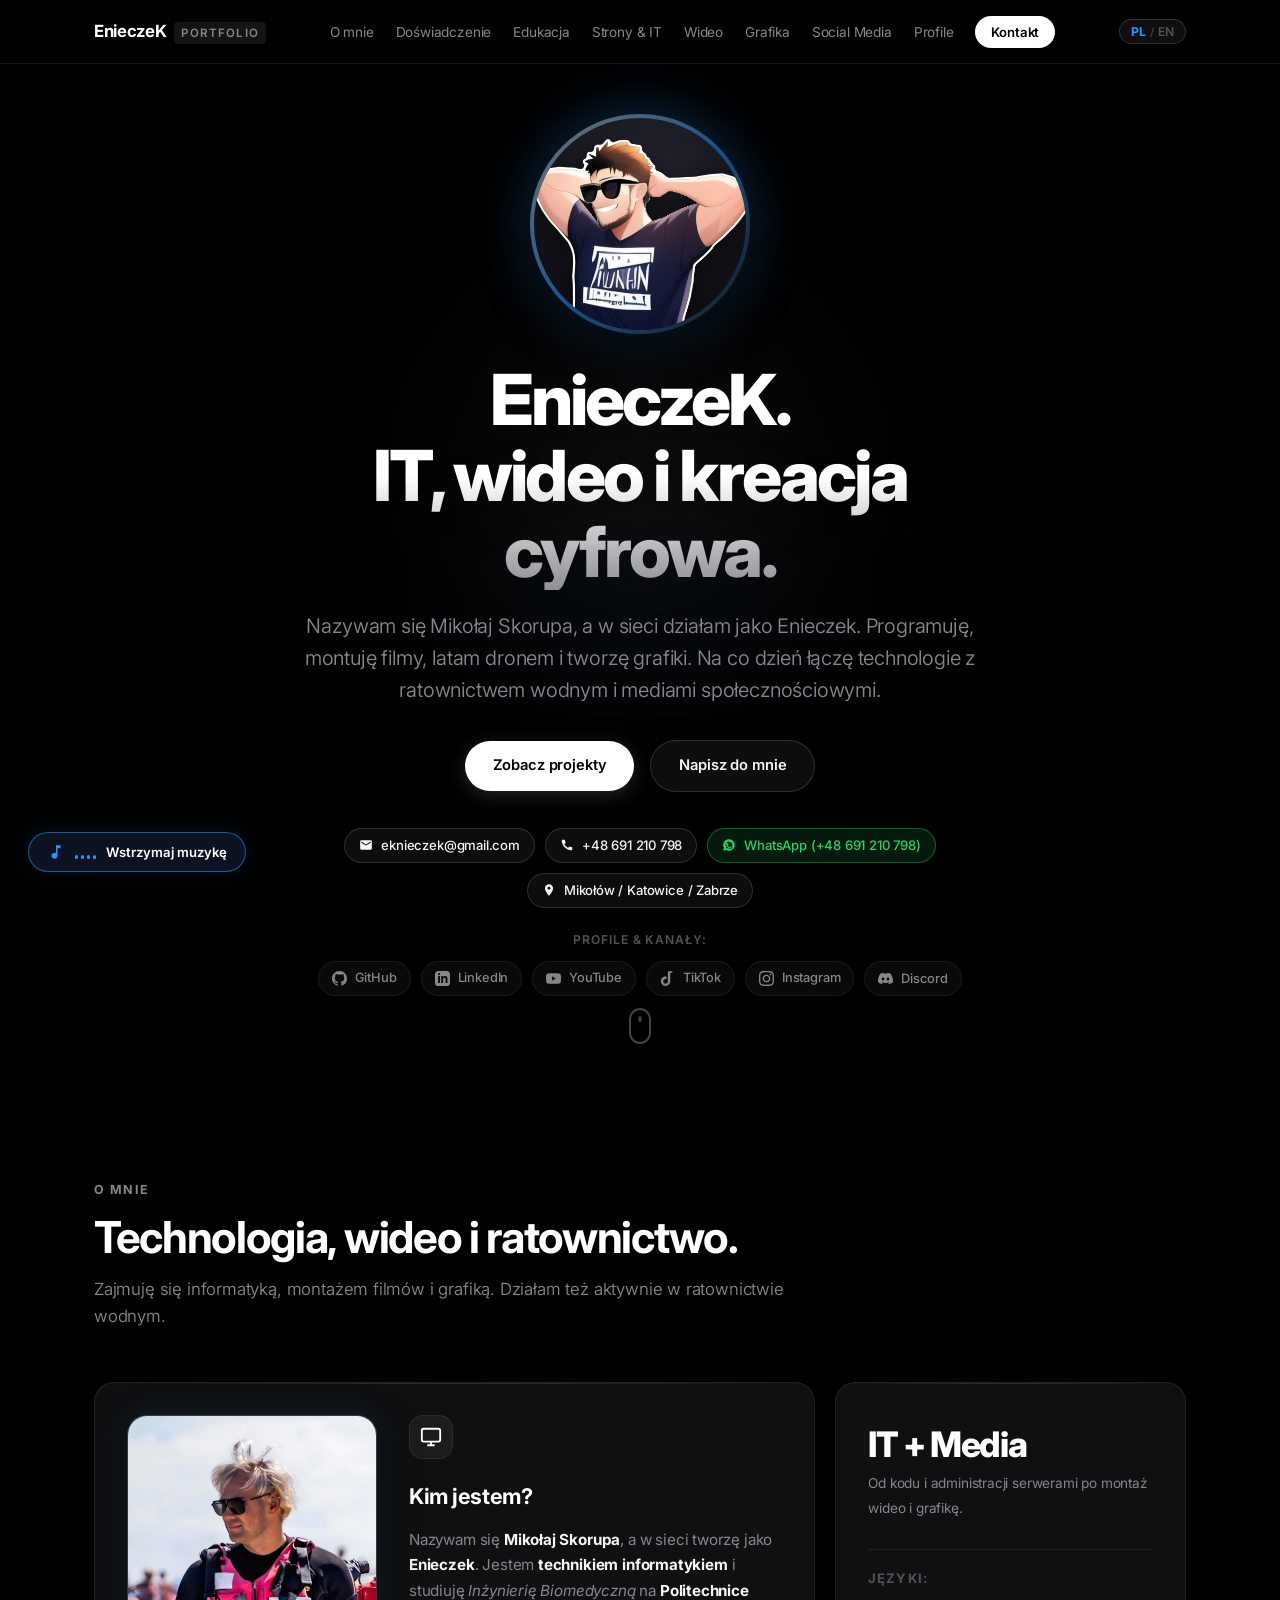
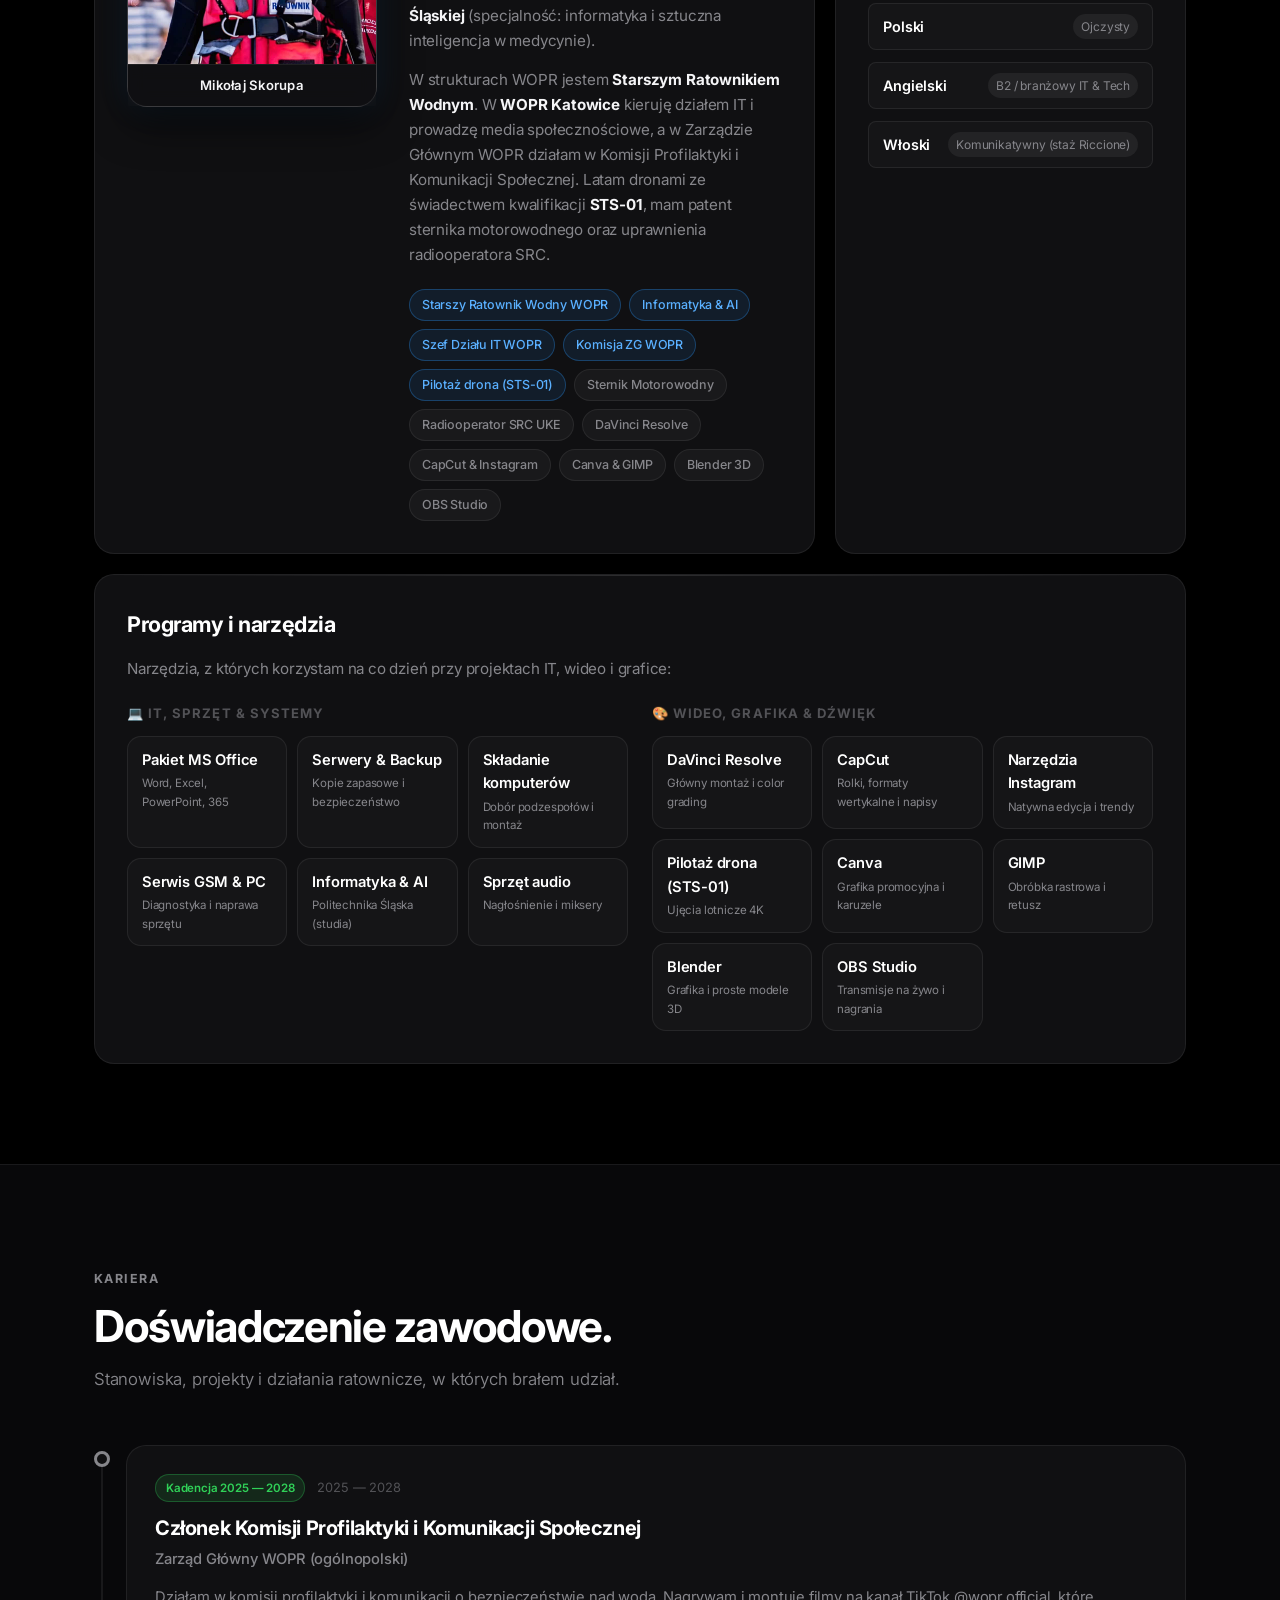
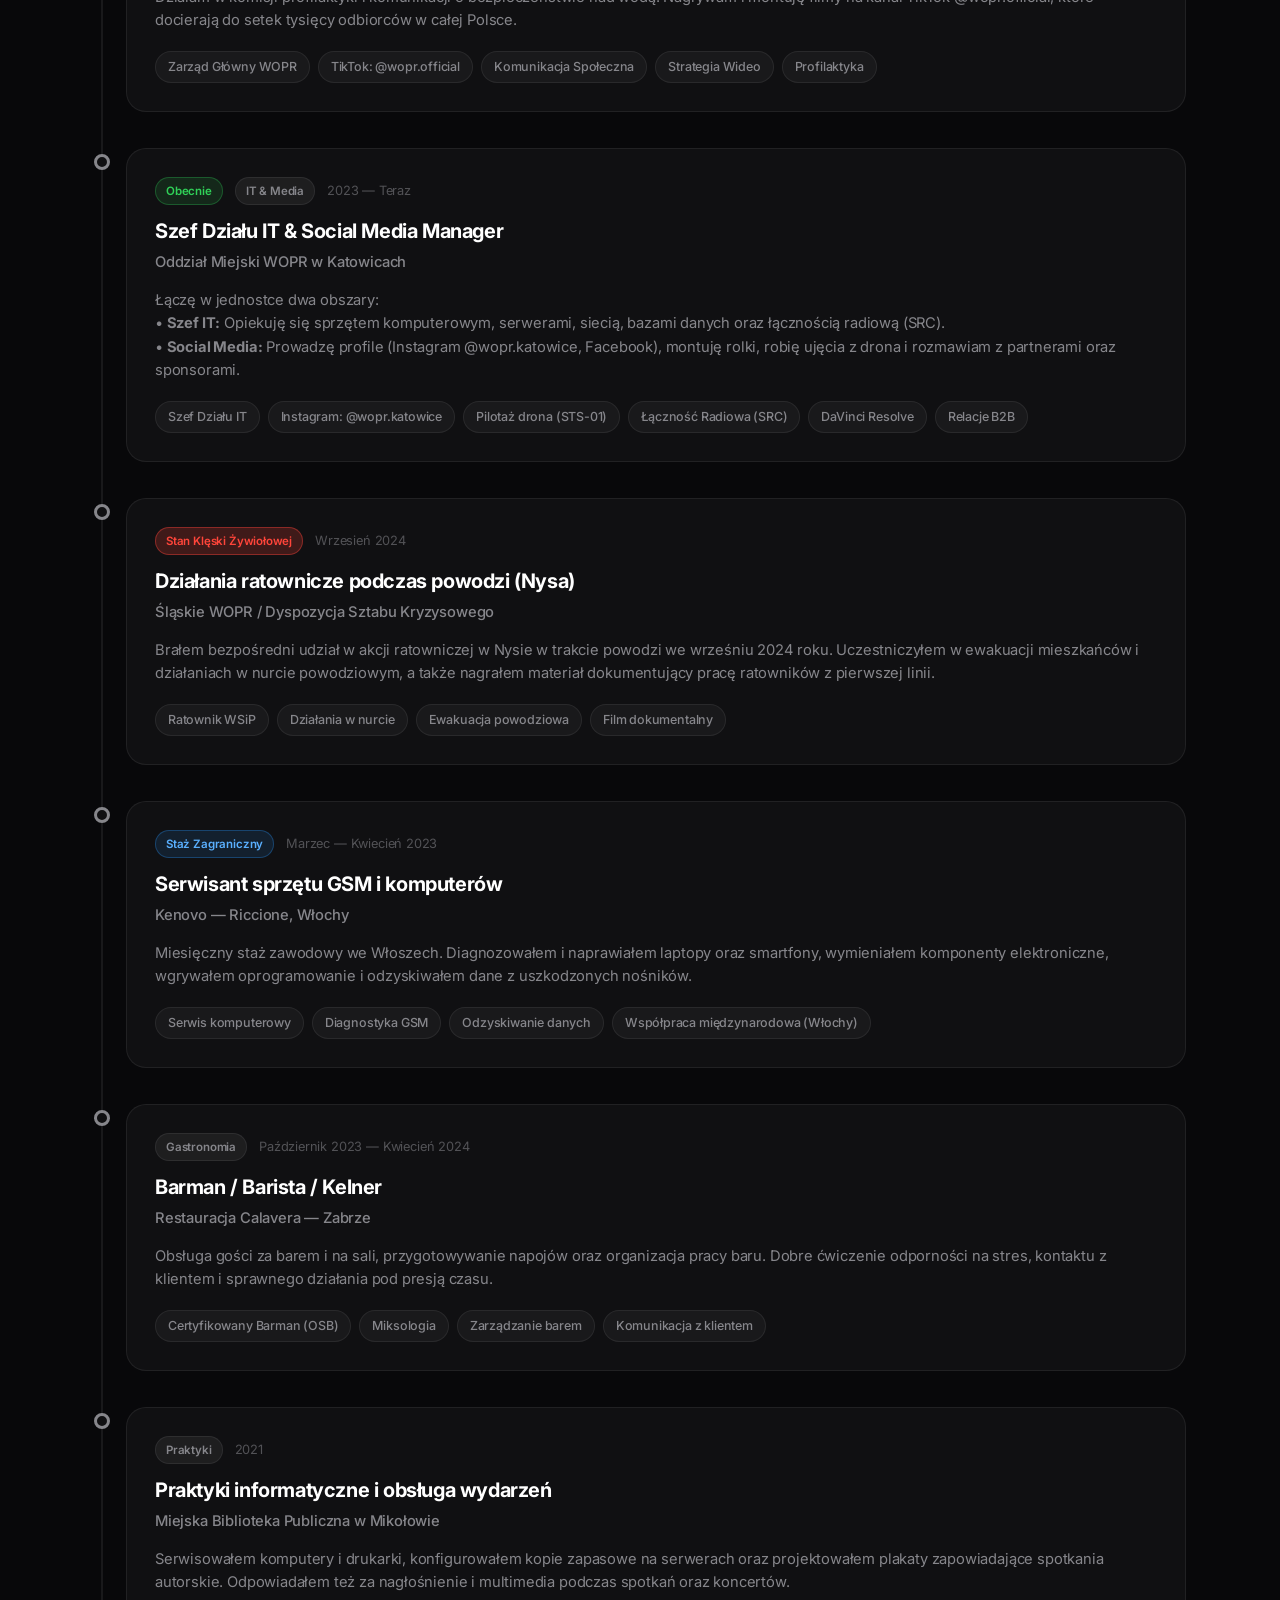
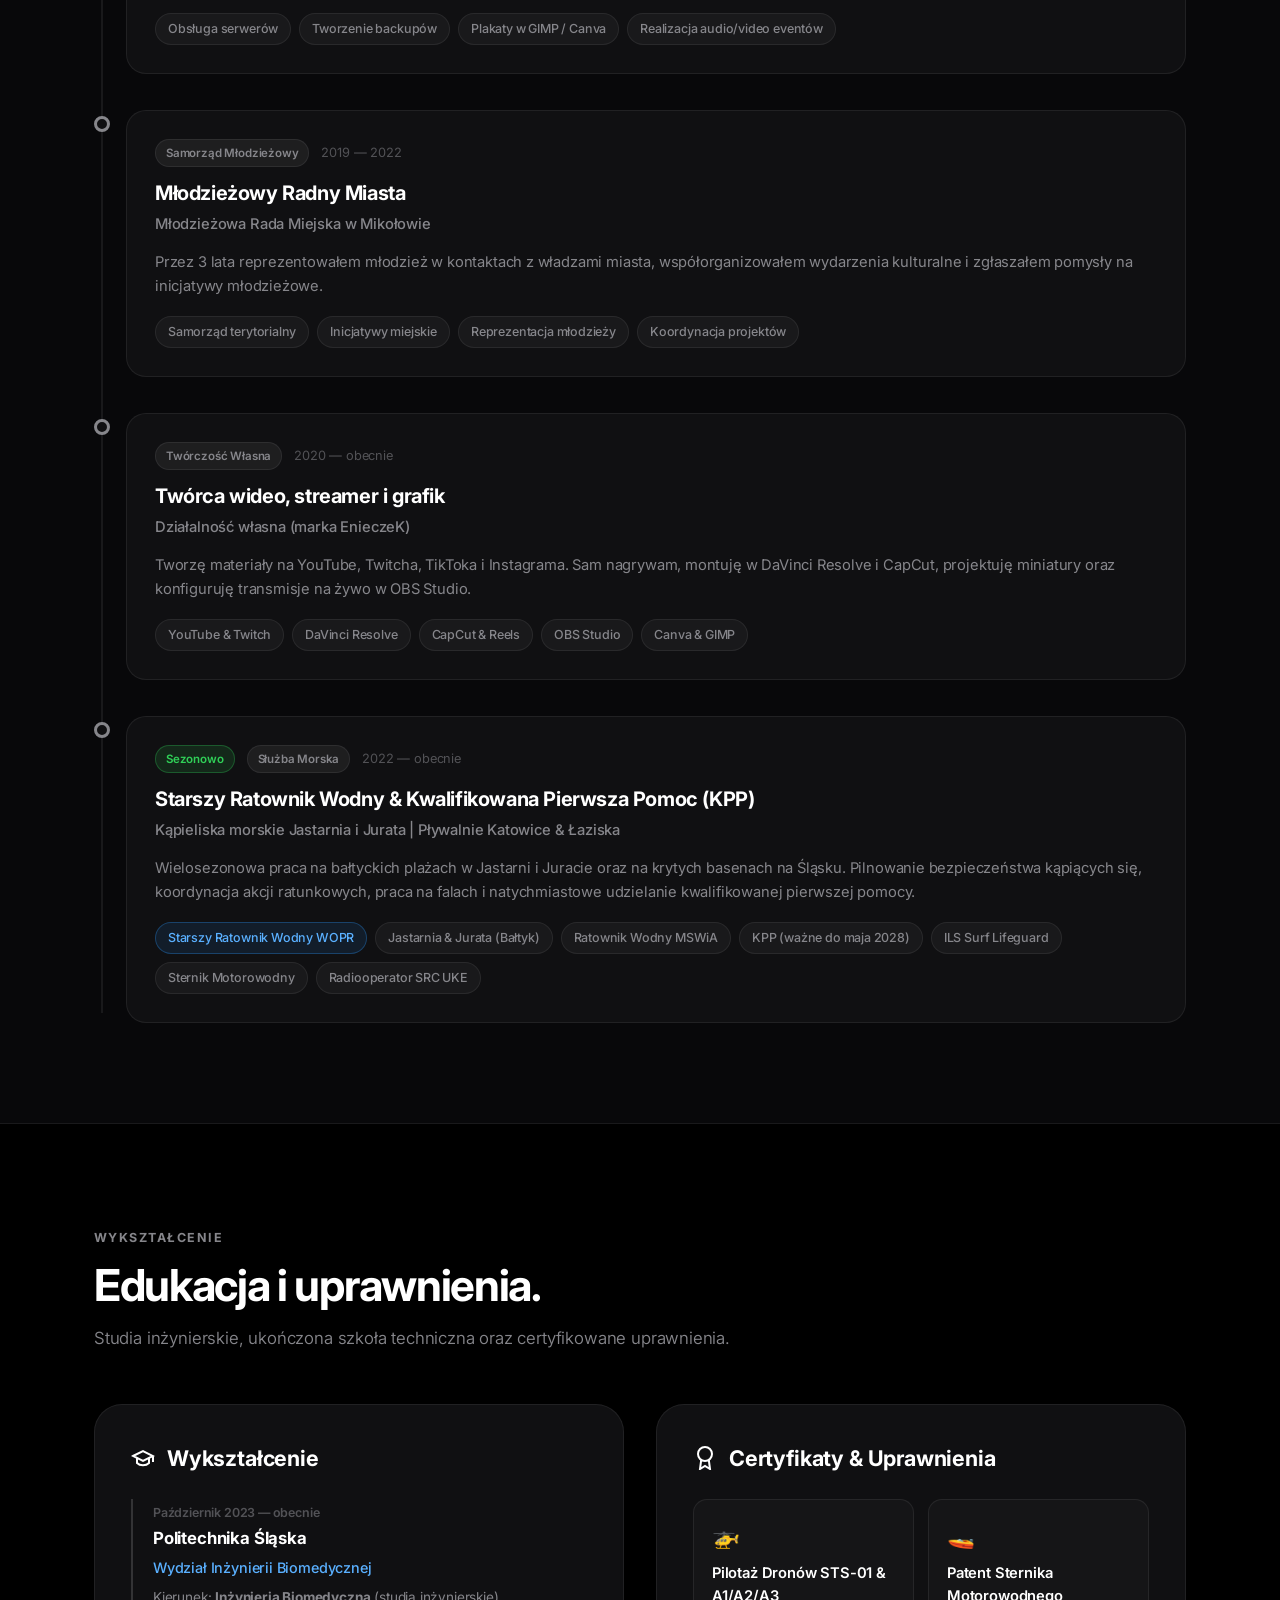
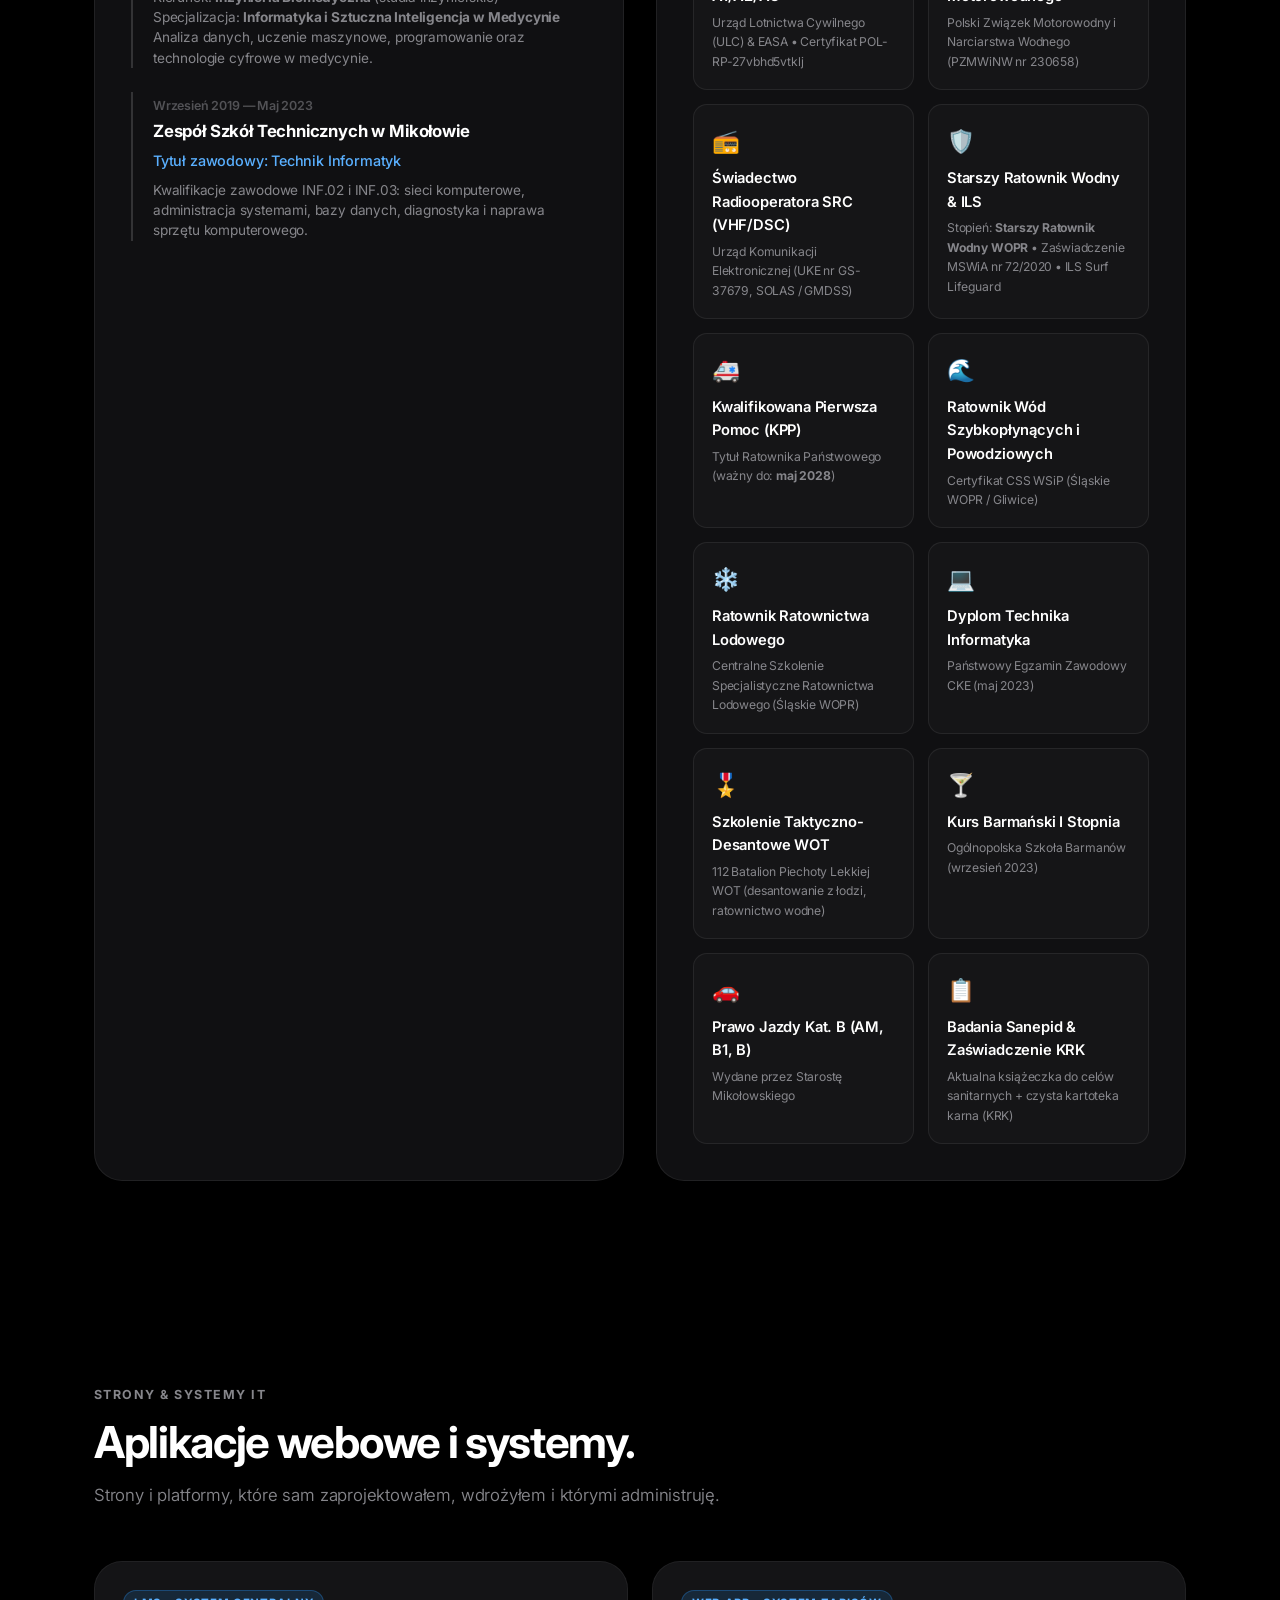
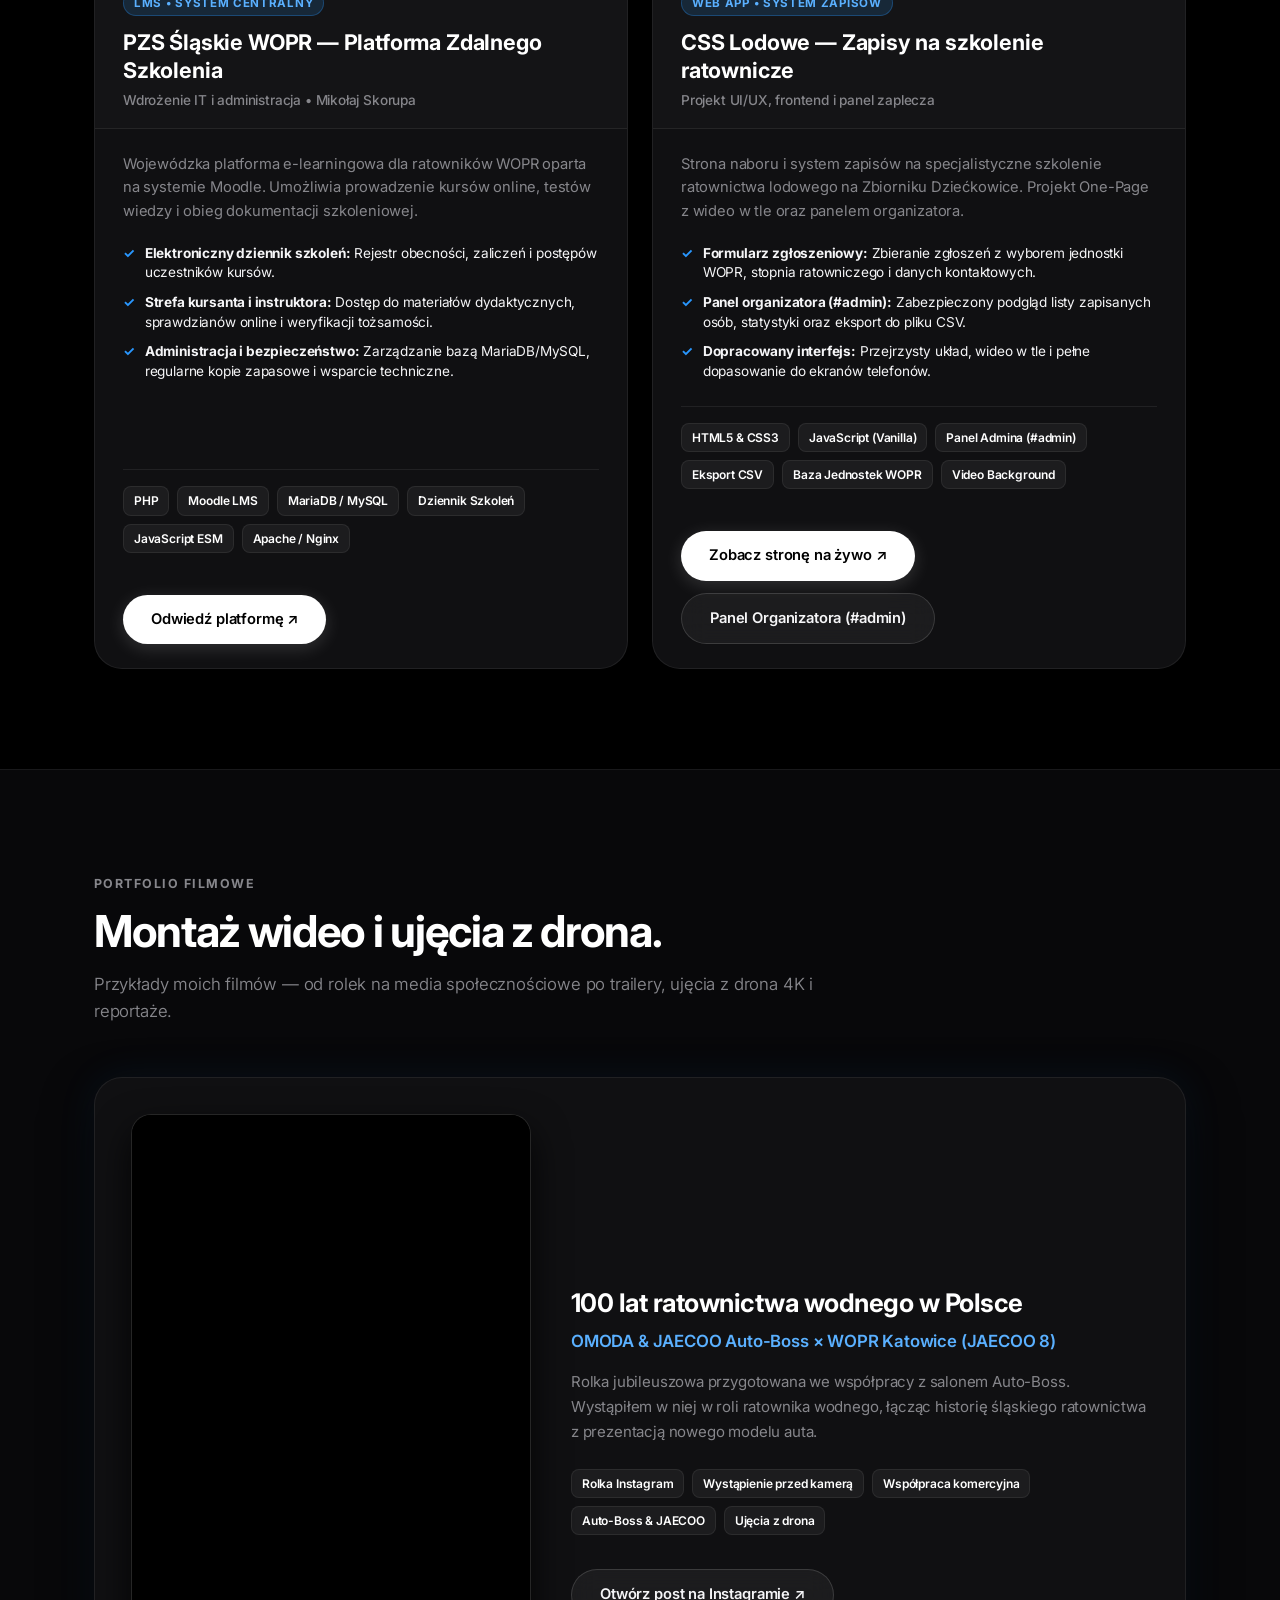
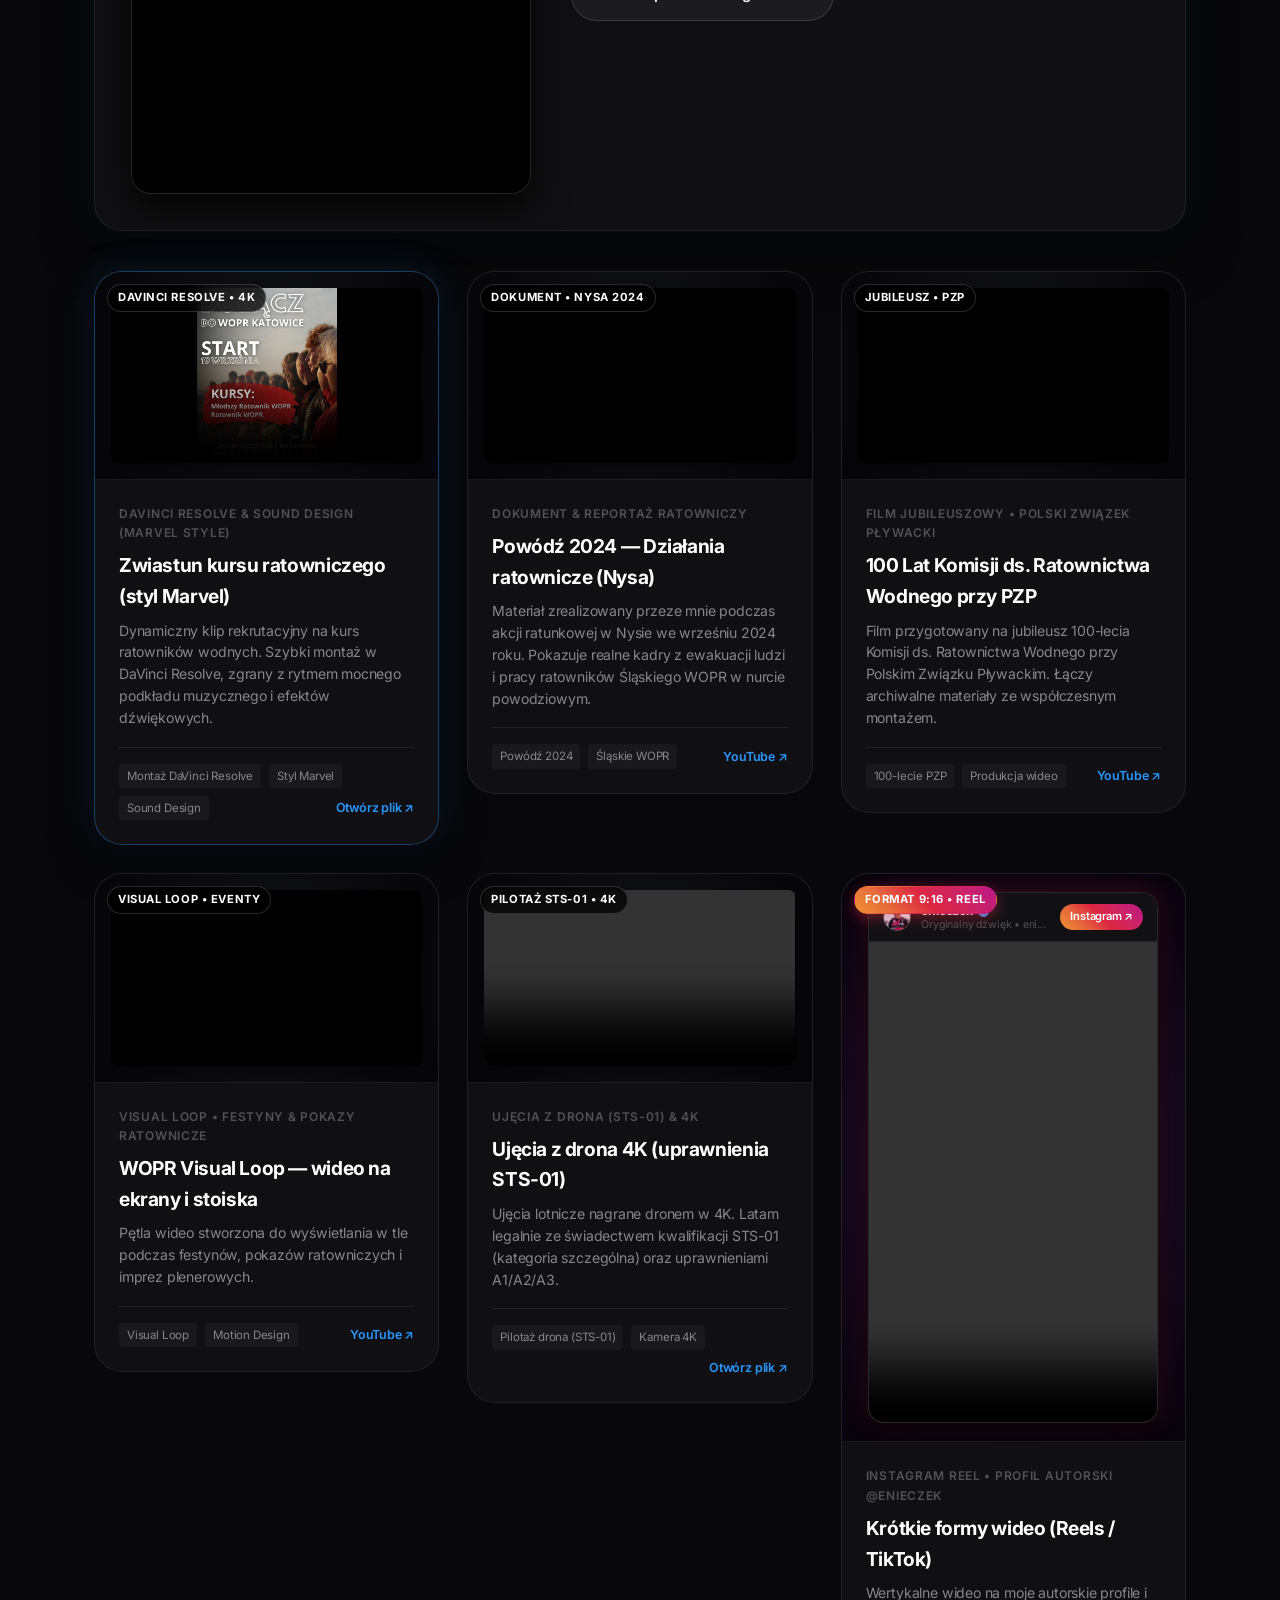
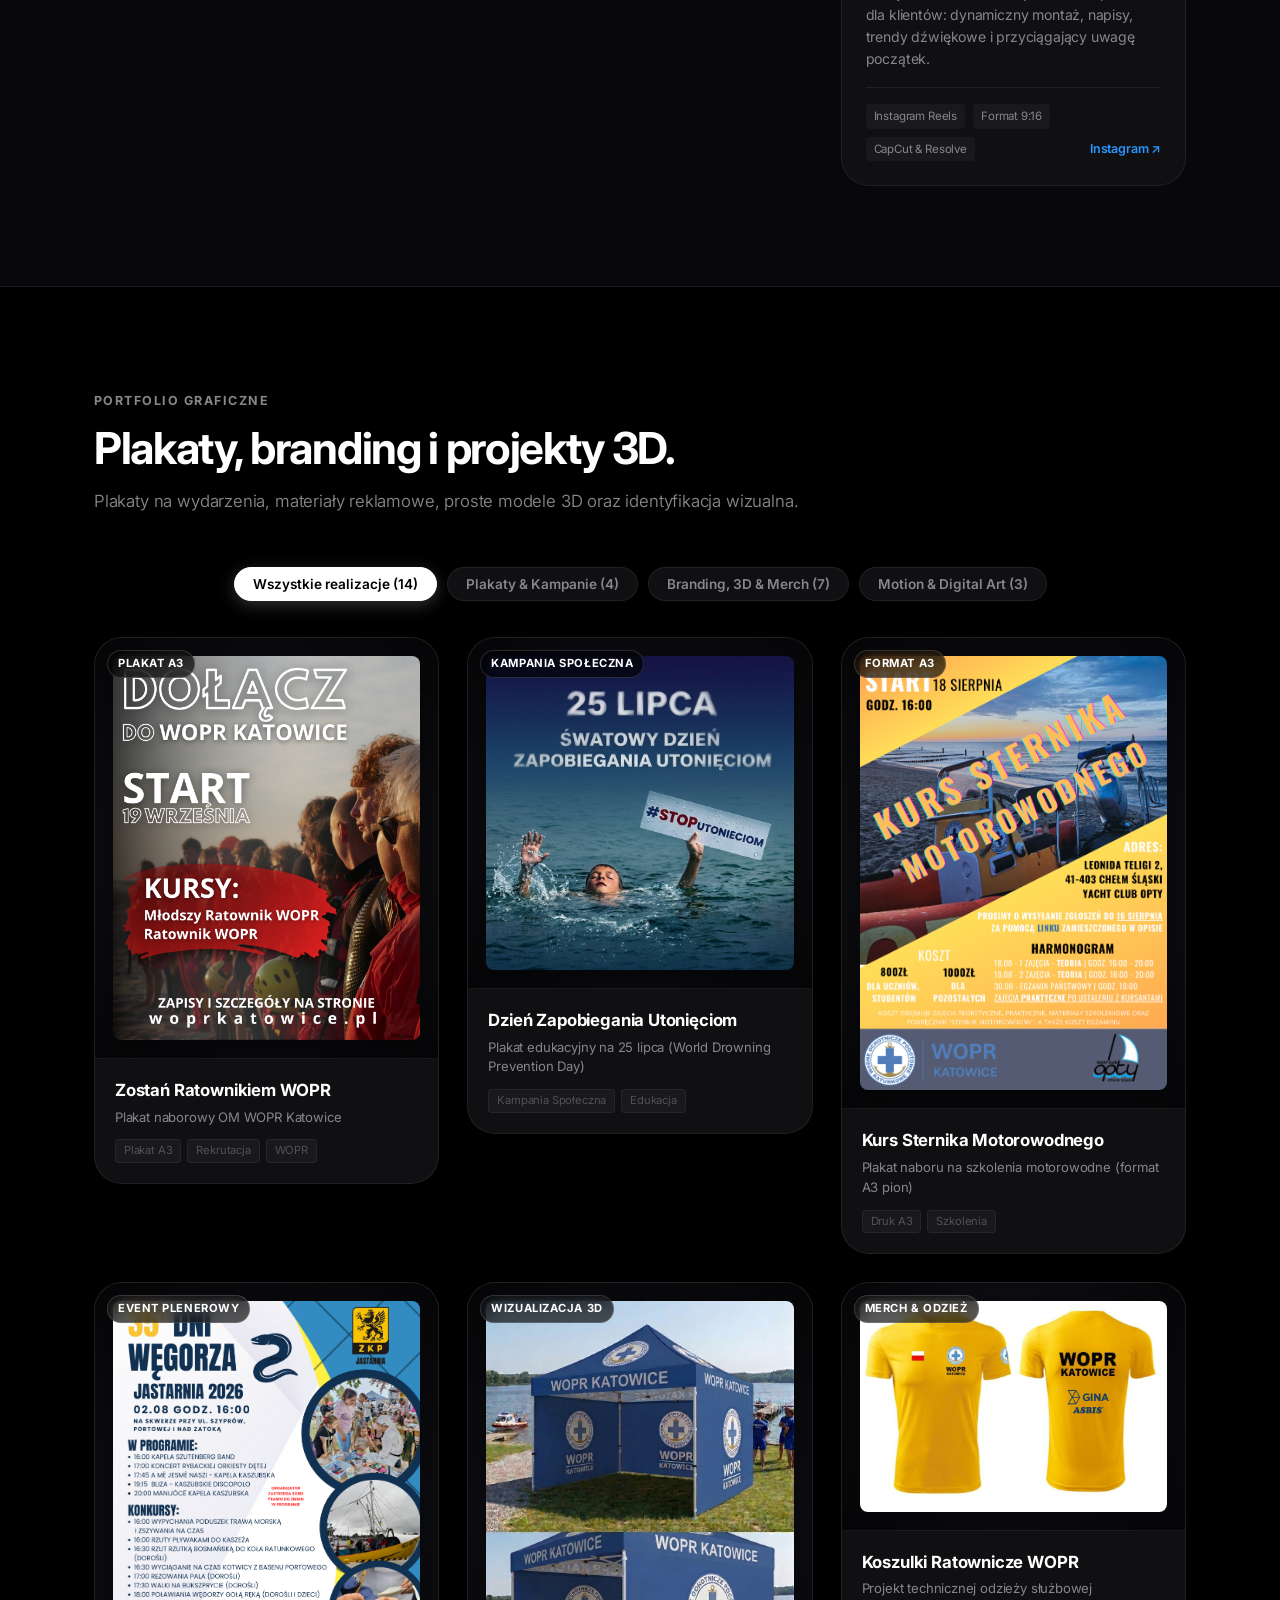
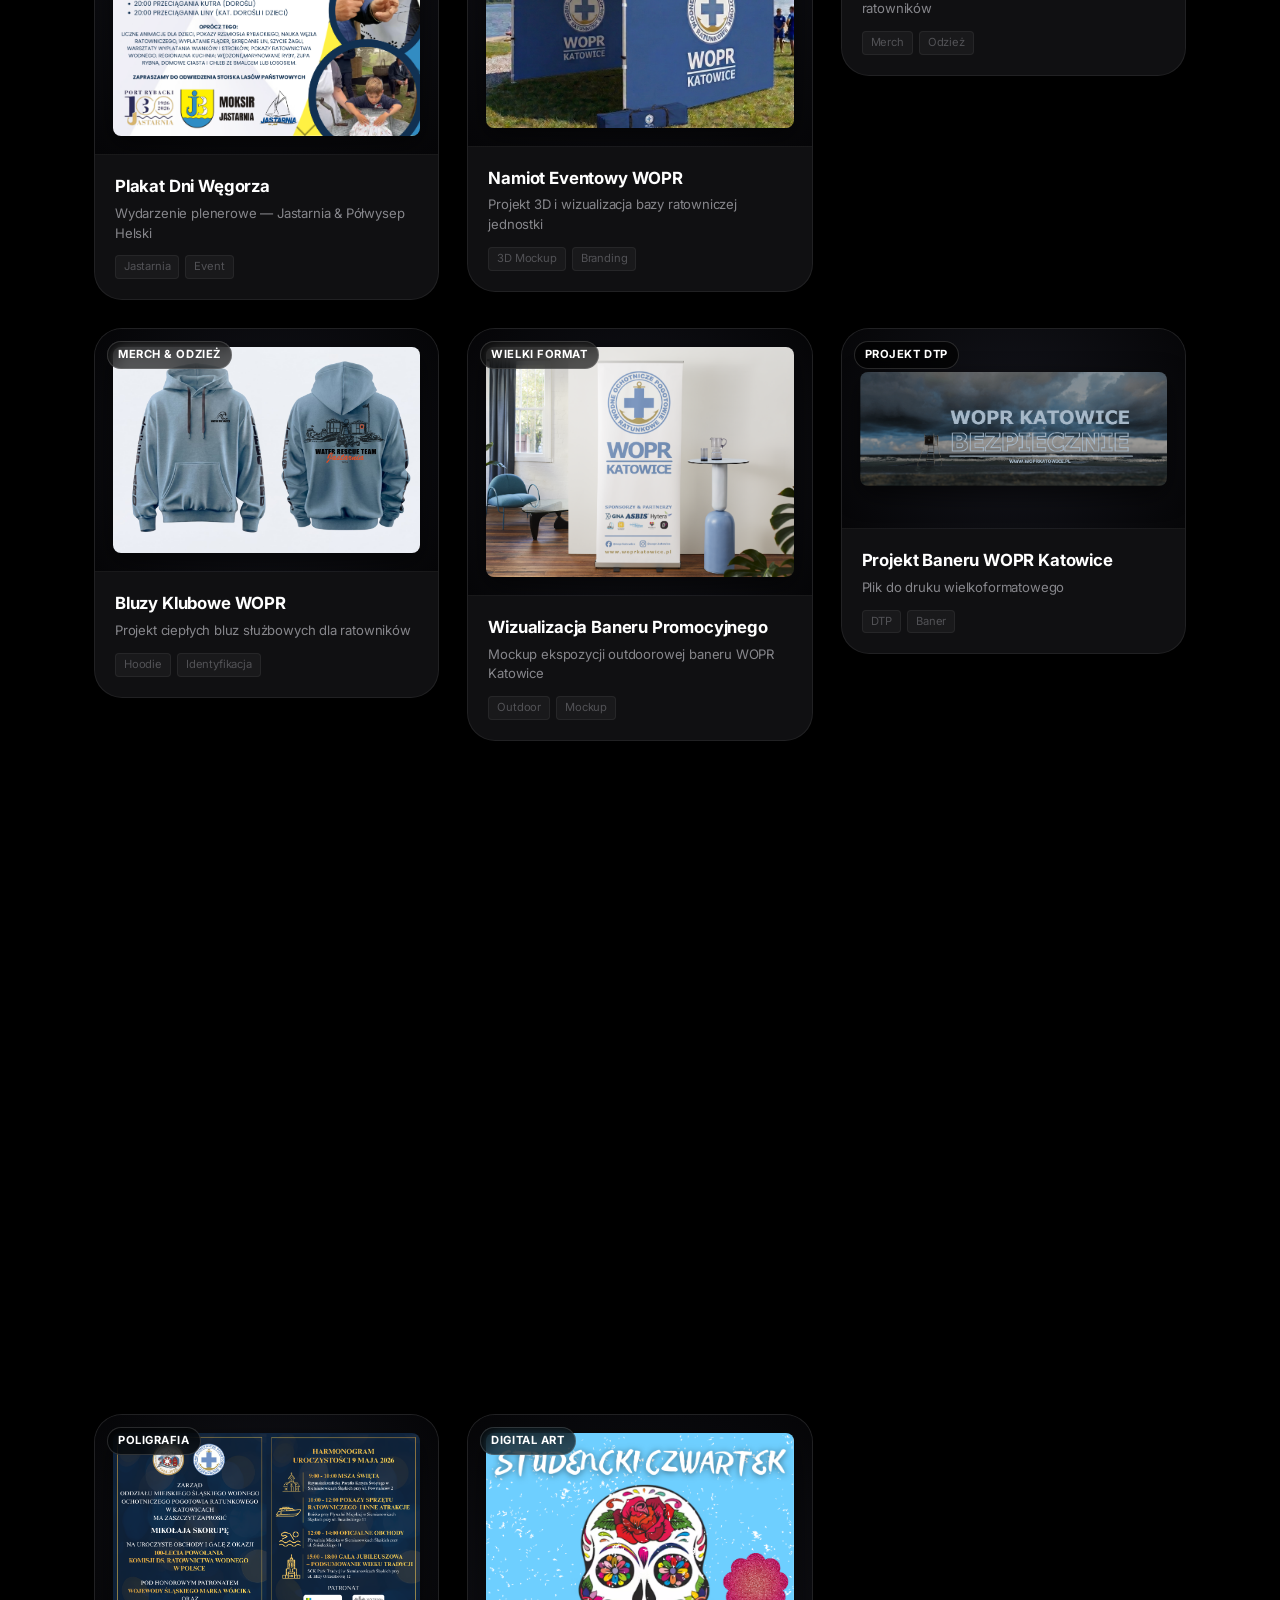
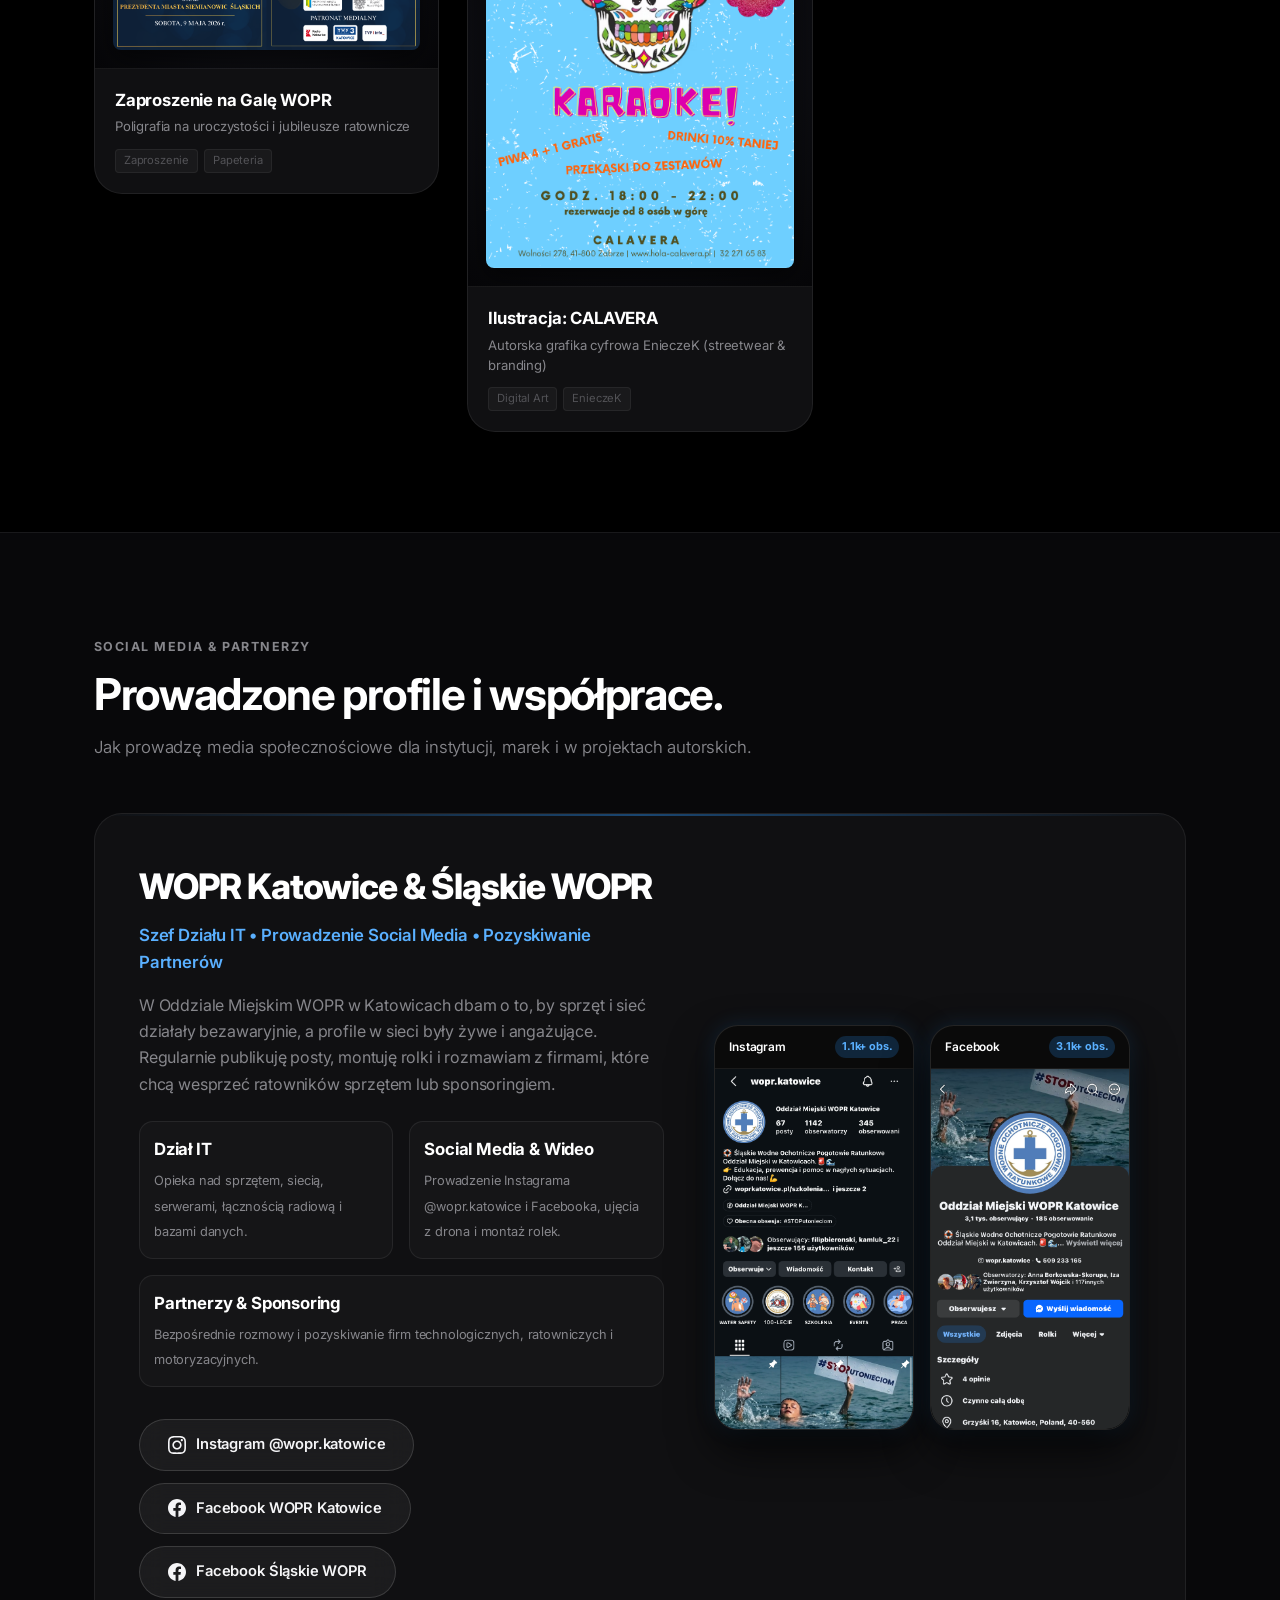
==== commit 58aed911: "refactor: humanize copy, remove AI buzzwords and add PL/EN language toggle" ====
--- a/index.html
+++ b/index.html
@@ -1,31 +1,37 @@
 <!DOCTYPE html>
 <html lang="pl">
+
 <head>
   <meta charset="UTF-8">
   <meta name="viewport" content="width=device-width, initial-scale=1.0">
   <meta http-equiv="X-UA-Compatible" content="ie=edge">
-  
+
   <!-- SEO & Social Media Metadata -->
-  <title>EnieczeK — Portfolio & CV | IT, AI & Content Creator (Mikołaj Skorupa)</title>
-  <meta name="description" content="Oficjalne portfolio i CV twórcy EnieczeK (Mikołaj Skorupa). Starszy Ratownik Wodny WOPR, Technik Informatyk, student Informatyki i AI na Politechnice Śląskiej, Szef Działu IT i Social Media Manager.">
+  <title data-i18n="pageTitle">EnieczeK — Portfolio & CV | Mikołaj Skorupa</title>
+  <meta name="description"
+    content="Portfolio i CV Mikołaja Skorupy (EnieczeK). Programowanie, wideo, drony i ratownictwo wodne. Szef IT w WOPR Katowice, student Politechniki Śląskiej.">
   <meta name="author" content="Mikołaj Skorupa (EnieczeK)">
   <meta name="theme-color" content="#000000">
   <meta name="referrer" content="origin">
 
   <!-- Open Graph / Facebook -->
   <meta property="og:type" content="website">
-  <meta property="og:title" content="EnieczeK — IT, AI & Content Creator | Portfolio & CV">
-  <meta property="og:description" content="Oficjalne portfolio i CV twórcy EnieczeK (Mikołaj Skorupa). Inżynieria IT, AI, drony, montaż wideo oraz nowoczesny marketing.">
-  <meta property="og:url" content="https://enieczek.github.io/">
+  <meta property="og:title" content="EnieczeK — IT, Video & Content Creator | Mikołaj Skorupa">
+  <meta property="og:description"
+    content="Portfolio i CV Mikołaja Skorupy (EnieczeK). Programowanie, montaż wideo, licencjonowane loty dronem i ratownictwo wodne.">
+  <meta property="og:url" content="https://enieczek.pl/">
 
   <!-- Google Fonts (Inter: modern, crisp Apple SF Pro alternative) -->
   <link rel="preconnect" href="https://fonts.googleapis.com">
   <link rel="preconnect" href="https://fonts.gstatic.com" crossorigin>
-  <link href="https://fonts.googleapis.com/css2?family=Inter:wght@300;400;500;600;700;800&family=Space+Grotesk:wght@500;700&display=swap" rel="stylesheet">
+  <link
+    href="https://fonts.googleapis.com/css2?family=Inter:wght@300;400;500;600;700;800&family=Space+Grotesk:wght@500;700&display=swap"
+    rel="stylesheet">
 
   <!-- Stylesheet -->
   <link rel="stylesheet" href="css/style.css">
 </head>
+
 <body id="top">
 
   <!-- Frosted Glass Apple-Style Header -->
@@ -39,23 +45,32 @@
       <!-- Desktop Navigation -->
       <nav class="main-nav" id="mainNav" aria-label="Nawigacja główna">
         <ul class="nav-list">
-          <li><a href="#about" class="nav-link">O mnie</a></li>
-          <li><a href="#experience" class="nav-link">Kariera</a></li>
-          <li><a href="#education" class="nav-link">Edukacja</a></li>
-          <li><a href="#web-projects" class="nav-link">Strony & IT</a></li>
-          <li><a href="#video" class="nav-link">Wideo</a></li>
-          <li><a href="#graphics" class="nav-link">Grafika</a></li>
-          <li><a href="#social-work" class="nav-link">Social Media</a></li>
-          <li><a href="#social-hub" class="nav-link">Profile</a></li>
-          <li><a href="#contact" class="nav-cta">Kontakt</a></li>
+          <li><a href="#about" class="nav-link" data-i18n="navAbout">O mnie</a></li>
+          <li><a href="#experience" class="nav-link" data-i18n="navExperience">Doświadczenie</a></li>
+          <li><a href="#education" class="nav-link" data-i18n="navEducation">Edukacja</a></li>
+          <li><a href="#web-projects" class="nav-link" data-i18n="navWeb">Strony & IT</a></li>
+          <li><a href="#video" class="nav-link" data-i18n="navVideo">Wideo</a></li>
+          <li><a href="#graphics" class="nav-link" data-i18n="navGraphics">Grafika</a></li>
+          <li><a href="#social-work" class="nav-link" data-i18n="navSocial">Social Media</a></li>
+          <li><a href="#social-hub" class="nav-link" data-i18n="navHub">Profile</a></li>
+          <li><a href="#contact" class="nav-cta" data-i18n="navContact">Kontakt</a></li>
         </ul>
       </nav>
 
-      <!-- Mobile Hamburger Toggle -->
-      <button class="menu-toggle" id="menuToggle" aria-label="Otwórz menu" aria-expanded="false">
-        <span class="bar"></span>
-        <span class="bar"></span>
-      </button>
+      <!-- Header Actions (Language Switcher & Mobile Menu Toggle) -->
+      <div class="header-actions">
+        <button id="langToggleBtn" class="lang-toggle-btn" aria-label="Przełącz język (PL / EN)" title="Przełącz język / Switch language">
+          <span class="lang-code pl active">PL</span>
+          <span class="lang-divider">/</span>
+          <span class="lang-code en">EN</span>
+        </button>
+
+        <!-- Mobile Hamburger Toggle -->
+        <button class="menu-toggle" id="menuToggle" aria-label="Otwórz menu" aria-expanded="false">
+          <span class="bar"></span>
+          <span class="bar"></span>
+        </button>
+      </div>
     </div>
   </header>
 
@@ -63,15 +78,15 @@
   <div class="mobile-menu-overlay" id="mobileMenuOverlay">
     <nav class="mobile-nav" aria-label="Nawigacja mobilna">
       <ul>
-        <li><a href="#about" class="mobile-link">O mnie</a></li>
-        <li><a href="#experience" class="mobile-link">Doświadczenie zawodowe</a></li>
-        <li><a href="#education" class="mobile-link">Edukacja & Certyfikaty</a></li>
-        <li><a href="#web-projects" class="mobile-link">Strony & Systemy IT</a></li>
-        <li><a href="#video" class="mobile-link">Projekty Wideo</a></li>
-        <li><a href="#graphics" class="mobile-link">Projekty Graficzne</a></li>
-        <li><a href="#social-work" class="mobile-link">Zarządzanie Mediami & Profile</a></li>
-        <li><a href="#social-hub" class="mobile-link">Wszystkie Profile</a></li>
-        <li><a href="#contact" class="mobile-link mobile-cta">Kontakt bezpośredni</a></li>
+        <li><a href="#about" class="mobile-link" data-i18n="mobileAbout">O mnie</a></li>
+        <li><a href="#experience" class="mobile-link" data-i18n="mobileExperience">Doświadczenie</a></li>
+        <li><a href="#education" class="mobile-link" data-i18n="mobileEducation">Edukacja & Certyfikaty</a></li>
+        <li><a href="#web-projects" class="mobile-link" data-i18n="mobileWeb">Strony & Systemy IT</a></li>
+        <li><a href="#video" class="mobile-link" data-i18n="mobileVideo">Projekty Wideo</a></li>
+        <li><a href="#graphics" class="mobile-link" data-i18n="mobileGraphics">Projekty Graficzne</a></li>
+        <li><a href="#social-work" class="mobile-link" data-i18n="mobileSocial">Social Media & Partnerzy</a></li>
+        <li><a href="#social-hub" class="mobile-link" data-i18n="mobileHub">Wszystkie Profile</a></li>
+        <li><a href="#contact" class="mobile-link mobile-cta" data-i18n="mobileContact">Napisz do mnie</a></li>
       </ul>
     </nav>
   </div>
@@ -81,7 +96,7 @@
     <section class="hero-section" id="hero">
       <div class="hero-glow"></div>
       <div class="hero-glow hero-glow-subtle"></div>
-      
+
       <div class="container hero-content">
         <!-- Profile Avatar — Official EnieczeK Persona -->
         <div class="hero-avatar-wrap reveal-fade">
@@ -91,65 +106,102 @@
         </div>
 
         <h1 class="hero-title reveal-fade">
-          EnieczeK.
-          <span class="hero-title-accent">Informatyka, AI & Kreacja Wizualna.</span>
+          <span data-i18n="heroTitlePre">EnieczeK.</span>
+          <span class="hero-title-accent" data-i18n="heroTitleAccent">IT, wideo i kreacja cyfrowa.</span>
         </h1>
 
-        <p class="hero-description reveal-fade">
-          Twórca internetowy, montażysta wideo i grafik z twardym fundamentem inżynieryjnym w IT oraz sztucznej inteligencji. Łączę technologie cyfrowe, ujęcia z drona i postprodukcję filmową z nowoczesną strategią komunikacji.
+        <p class="hero-description reveal-fade" data-i18n="heroDescription">
+          Nazywam się Mikołaj Skorupa, a w sieci działam jako Enieczek. Programuję, montuję filmy, latam dronem i tworzę grafiki. Na co dzień łączę technologie z ratownictwem wodnym i mediami społecznościowymi.
         </p>
 
         <div class="hero-actions reveal-fade">
-          <a href="#experience" class="btn btn-primary">Doświadczenie & Projekty</a>
-          <a href="#contact" class="btn btn-secondary">Kontakt bezpośredni</a>
+          <a href="#experience" class="btn btn-primary" data-i18n="heroBtnProjects">Zobacz projekty</a>
+          <a href="#contact" class="btn btn-secondary" data-i18n="heroBtnContact">Napisz do mnie</a>
         </div>
 
         <!-- Direct Contact Badges in Hero -->
         <div class="hero-direct-contact reveal-fade">
           <a href="mailto:eknieczek@gmail.com" class="direct-chip" title="Napisz wiadomość e-mail">
-            <svg viewBox="0 0 24 24" class="icon" fill="currentColor"><path d="M20 4H4c-1.1 0-1.99.9-1.99 2L2 18c0 1.1.9 2 2 2h16c1.1 0 2-.9 2-2V6c0-1.1-.9-2-2-2zm0 4l-8 5-8-5V6l8 5 8-5v2z"/></svg>
+            <svg viewBox="0 0 24 24" class="icon" fill="currentColor">
+              <path
+                d="M20 4H4c-1.1 0-1.99.9-1.99 2L2 18c0 1.1.9 2 2 2h16c1.1 0 2-.9 2-2V6c0-1.1-.9-2-2-2zm0 4l-8 5-8-5V6l8 5 8-5v2z" />
+            </svg>
             <span>eknieczek@gmail.com</span>
           </a>
           <a href="tel:+48691210798" class="direct-chip" title="Zadzwoń">
-            <svg viewBox="0 0 24 24" class="icon" fill="currentColor"><path d="M20.01 15.38c-1.23 0-2.42-.2-3.53-.56a.977.977 0 0 0-1.01.24l-1.57 1.97c-2.83-1.44-5.15-3.75-6.59-6.59l1.97-1.57c.28-.28.36-.67.25-1.02A11.36 11.36 0 0 1 8.57 4c0-.55-.45-1-1-1H4c-.55 0-1 .45-1 1 0 9.39 7.61 17 17 17 .55 0 1-.45 1-1v-3.57c0-.55-.45-1-1-.05z"/></svg>
+            <svg viewBox="0 0 24 24" class="icon" fill="currentColor">
+              <path
+                d="M20.01 15.38c-1.23 0-2.42-.2-3.53-.56a.977.977 0 0 0-1.01.24l-1.57 1.97c-2.83-1.44-5.15-3.75-6.59-6.59l1.97-1.57c.28-.28.36-.67.25-1.02A11.36 11.36 0 0 1 8.57 4c0-.55-.45-1-1-1H4c-.55 0-1 .45-1 1 0 9.39 7.61 17 17 17 .55 0 1-.45 1-1v-3.57c0-.55-.45-1-1-.05z" />
+            </svg>
             <span>+48 691 210 798</span>
           </a>
-          <a href="https://wa.me/48691210798" target="_blank" rel="noopener noreferrer" class="direct-chip direct-chip-wa" title="Napisz bezpośrednio na WhatsApp">
-            <svg viewBox="0 0 24 24" class="icon" fill="currentColor"><path d="M12.031 6.172c-3.181 0-5.767 2.586-5.768 5.766-.001 1.298.38 2.27 1.019 3.287l-.711 2.598 2.664-.698c.99.54 1.787.82 2.796.82 3.183 0 5.768-2.587 5.768-5.766.001-3.187-2.575-5.77-5.768-5.767zm9.839 5.766c.002 5.417-4.406 9.825-9.84 9.825-1.724 0-3.344-.448-4.767-1.23l-5.32 1.396 1.424-5.187c-.885-1.472-1.353-3.17-1.355-4.804-.003-5.418 4.405-9.826 9.839-9.826 2.628.001 5.099 1.025 6.955 2.883 1.858 1.858 2.862 4.331 2.864 6.943zm-4.707 3.518c-.261-.131-1.543-.761-1.782-.848-.239-.087-.413-.131-.587.131-.174.261-.674.848-.826 1.022-.152.174-.304.196-.565.065-.261-.131-1.101-.406-2.097-1.294-.775-.692-1.299-1.546-1.451-1.807-.152-.261-.016-.402.115-.532.118-.117.261-.304.391-.457.131-.152.174-.261.261-.435.087-.174.043-.326-.022-.457-.065-.131-.587-1.414-.804-1.936-.212-.508-.427-.439-.587-.447l-.5-.009c-.174 0-.457.065-.696.326s-.913.892-.913 2.175.935 2.523 1.065 2.697c.131.174 1.84 2.809 4.457 3.938.623.269 1.109.429 1.488.55.626.199 1.196.171 1.646.104.502-.075 1.543-.631 1.761-1.24.218-.609.218-1.131.152-1.24-.065-.109-.239-.174-.5-.305z"/></svg>
+          <a href="https://wa.me/48691210798" target="_blank" rel="noopener noreferrer"
+            class="direct-chip direct-chip-wa" title="Napisz bezpośrednio na WhatsApp">
+            <svg viewBox="0 0 24 24" class="icon" fill="currentColor">
+              <path
+                d="M12.031 6.172c-3.181 0-5.767 2.586-5.768 5.766-.001 1.298.38 2.27 1.019 3.287l-.711 2.598 2.664-.698c.99.54 1.787.82 2.796.82 3.183 0 5.768-2.587 5.768-5.766.001-3.187-2.575-5.77-5.768-5.767zm9.839 5.766c.002 5.417-4.406 9.825-9.84 9.825-1.724 0-3.344-.448-4.767-1.23l-5.32 1.396 1.424-5.187c-.885-1.472-1.353-3.17-1.355-4.804-.003-5.418 4.405-9.826 9.839-9.826 2.628.001 5.099 1.025 6.955 2.883 1.858 1.858 2.862 4.331 2.864 6.943zm-4.707 3.518c-.261-.131-1.543-.761-1.782-.848-.239-.087-.413-.131-.587.131-.174.261-.674.848-.826 1.022-.152.174-.304.196-.565.065-.261-.131-1.101-.406-2.097-1.294-.775-.692-1.299-1.546-1.451-1.807-.152-.261-.016-.402.115-.532.118-.117.261-.304.391-.457.131-.152.174-.261.261-.435.087-.174.043-.326-.022-.457-.065-.131-.587-1.414-.804-1.936-.212-.508-.427-.439-.587-.447l-.5-.009c-.174 0-.457.065-.696.326s-.913.892-.913 2.175.935 2.523 1.065 2.697c.131.174 1.84 2.809 4.457 3.938.623.269 1.109.429 1.488.55.626.199 1.196.171 1.646.104.502-.075 1.543-.631 1.761-1.24.218-.609.218-1.131.152-1.24-.065-.109-.239-.174-.5-.305z" />
+            </svg>
             <span>WhatsApp (+48 691 210 798)</span>
           </a>
           <span class="direct-chip">
-            <svg viewBox="0 0 24 24" class="icon" fill="currentColor"><path d="M12 2C8.13 2 5 5.13 5 9c0 5.25 7 13 7 13s7-7.75 7-13c0-3.87-3.13-7-7-7zm0 9.5c-1.38 0-2.5-1.12-2.5-2.5s1.12-2.5 2.5-2.5 2.5 1.12 2.5 2.5-1.12 2.5-2.5 2.5z"/></svg>
-            <span>Mikołów / Zabrze / Katowice</span>
+            <svg viewBox="0 0 24 24" class="icon" fill="currentColor">
+              <path
+                d="M12 2C8.13 2 5 5.13 5 9c0 5.25 7 13 7 13s7-7.75 7-13c0-3.87-3.13-7-7-7zm0 9.5c-1.38 0-2.5-1.12-2.5-2.5s1.12-2.5 2.5-2.5 2.5 1.12 2.5 2.5-1.12 2.5-2.5 2.5z" />
+            </svg>
+            <span data-i18n="heroLocation">Mikołów / Katowice / Zabrze</span>
           </span>
         </div>
 
         <!-- Quick Social Shortcuts in Hero -->
         <div class="hero-socials reveal-fade">
-          <span class="hero-socials-label">Profile & Kanały:</span>
+          <span class="hero-socials-label" data-i18n="heroSocialLabel">Profile & Kanały:</span>
           <div class="hero-social-icons">
-            <a href="https://github.com/EnieczeK" target="_blank" rel="noopener noreferrer" title="GitHub" class="social-chip">
-              <svg viewBox="0 0 24 24" class="icon" fill="currentColor"><path d="M12 0C5.37 0 0 5.37 0 12c0 5.31 3.435 9.795 8.205 11.385.6.105.825-.255.825-.57 0-.285-.015-1.23-.015-2.235-3.015.555-3.795-.735-4.035-1.41-.135-.345-.72-1.41-1.23-1.695-.42-.225-1.02-.78-.015-.795.945-.015 1.62.87 1.845 1.23 1.08 1.815 2.805 1.305 3.495.99.105-.78.42-1.305.765-1.605-2.67-.3-5.46-1.335-5.46-5.925 0-1.305.465-2.385 1.23-3.225-.12-.3-.54-1.53.12-3.18 0 0 1.005-.315 3.3 1.23.96-.27 1.98-.405 3-.405s2.04.135 3 .405c2.295-1.56 3.3-1.23 3.3-1.23.66 1.65.24 2.88.12 3.18.765.84 1.23 1.905 1.23 3.225 0 4.605-2.805 5.625-5.475 5.925.435.375.81 1.095.81 2.22 0 1.605-.015 2.895-.015 3.3 0 .315.225.69.825.57A12.02 12.02 0 0024 12c0-6.63-5.37-12-12-12z"/></svg>
+            <a href="https://github.com/EnieczeK" target="_blank" rel="noopener noreferrer" title="GitHub"
+              class="social-chip">
+              <svg viewBox="0 0 24 24" class="icon" fill="currentColor">
+                <path
+                  d="M12 0C5.37 0 0 5.37 0 12c0 5.31 3.435 9.795 8.205 11.385.6.105.825-.255.825-.57 0-.285-.015-1.23-.015-2.235-3.015.555-3.795-.735-4.035-1.41-.135-.345-.72-1.41-1.23-1.695-.42-.225-1.02-.78-.015-.795.945-.015 1.62.87 1.845 1.23 1.08 1.815 2.805 1.305 3.495.99.105-.78.42-1.305.765-1.605-2.67-.3-5.46-1.335-5.46-5.925 0-1.305.465-2.385 1.23-3.225-.12-.3-.54-1.53.12-3.18 0 0 1.005-.315 3.3 1.23.96-.27 1.98-.405 3-.405s2.04.135 3 .405c2.295-1.56 3.3-1.23 3.3-1.23.66 1.65.24 2.88.12 3.18.765.84 1.23 1.905 1.23 3.225 0 4.605-2.805 5.625-5.475 5.925.435.375.81 1.095.81 2.22 0 1.605-.015 2.895-.015 3.3 0 .315.225.69.825.57A12.02 12.02 0 0024 12c0-6.63-5.37-12-12-12z" />
+              </svg>
               <span>GitHub</span>
             </a>
-            <a href="https://www.linkedin.com/in/miko%C5%82aj-skorupa-8ab4a5393/" target="_blank" rel="noopener noreferrer" title="LinkedIn" class="social-chip">
-              <svg viewBox="0 0 24 24" class="icon" fill="currentColor"><path d="M19 0h-14c-2.761 0-5 2.239-5 5v14c0 2.761 2.239 5 5 5h14c2.762 0 5-2.239 5-5v-14c0-2.761-2.238-5-5-5zm-11 19h-3v-11h3v11zm-1.5-12.268c-.966 0-1.75-.79-1.75-1.764s.784-1.764 1.75-1.764 1.75.79 1.75 1.764-.783 1.764-1.75 1.764zm13.5 12.268h-3v-5.604c0-3.368-4-3.113-4 0v5.604h-3v-11h3v1.765c1.396-2.586 7-2.777 7 2.476v6.759z"/></svg>
+            <a href="https://www.linkedin.com/in/miko%C5%82aj-skorupa-8ab4a5393/" target="_blank"
+              rel="noopener noreferrer" title="LinkedIn" class="social-chip">
+              <svg viewBox="0 0 24 24" class="icon" fill="currentColor">
+                <path
+                  d="M19 0h-14c-2.761 0-5 2.239-5 5v14c0 2.761 2.239 5 5 5h14c2.762 0 5-2.239 5-5v-14c0-2.761-2.238-5-5-5zm-11 19h-3v-11h3v11zm-1.5-12.268c-.966 0-1.75-.79-1.75-1.764s.784-1.764 1.75-1.764 1.75.79 1.75 1.764-.783 1.764-1.75 1.764zm13.5 12.268h-3v-5.604c0-3.368-4-3.113-4 0v5.604h-3v-11h3v1.765c1.396-2.586 7-2.777 7 2.476v6.759z" />
+              </svg>
               <span>LinkedIn</span>
             </a>
-            <a href="https://www.youtube.com/@enieczek/featured" target="_blank" rel="noopener noreferrer" title="YouTube" class="social-chip">
-              <svg viewBox="0 0 24 24" class="icon" fill="currentColor"><path d="M23.498 6.186a3.016 3.016 0 0 0-2.122-2.136C19.505 3.545 12 3.545 12 3.545s-7.505 0-9.377.505A3.017 3.017 0 0 0 .502 6.186C0 8.07 0 12 0 12s0 3.93.502 5.814a3.016 3.016 0 0 0 2.122 2.136c1.871.505 9.376.505 9.376.505s7.505 0 9.377-.505a3.015 3.015 0 0 0 2.122-2.136C24 15.93 24 12 24 12s0-3.93-.502-5.814zM9.545 15.568V8.432L15.818 12l-6.273 3.568z"/></svg>
+            <a href="https://www.youtube.com/@enieczek/featured" target="_blank" rel="noopener noreferrer"
+              title="YouTube" class="social-chip">
+              <svg viewBox="0 0 24 24" class="icon" fill="currentColor">
+                <path
+                  d="M23.498 6.186a3.016 3.016 0 0 0-2.122-2.136C19.505 3.545 12 3.545 12 3.545s-7.505 0-9.377.505A3.017 3.017 0 0 0 .502 6.186C0 8.07 0 12 0 12s0 3.93.502 5.814a3.016 3.016 0 0 0 2.122 2.136c1.871.505 9.376.505 9.376.505s7.505 0 9.377-.505a3.015 3.015 0 0 0 2.122-2.136C24 15.93 24 12 24 12s0-3.93-.502-5.814zM9.545 15.568V8.432L15.818 12l-6.273 3.568z" />
+              </svg>
               <span>YouTube</span>
             </a>
-            <a href="https://www.tiktok.com/@enieczek" target="_blank" rel="noopener noreferrer" title="TikTok @enieczek" class="social-chip">
-              <svg viewBox="0 0 24 24" class="icon" fill="currentColor"><path d="M12.525.02c1.31 0 2.6.43 3.65 1.23.08-1.07.72-1.99 1.68-2.38 0 0-.02 0 0 0 .04-.02.08-.03.12-.05 0 0 0 0 0 0 .02-.01.05-.01.07-.02.43-.15.9-.23 1.39-.23.1 0 .2.01.3.02v3.74c-.5-.06-1.02-.02-1.5.12-.51.15-.96.44-1.3.84-.33.4-.52.9-.55 1.42v11.75c0 4.14-3.36 7.5-7.5 7.5s-7.5-3.36-7.5-7.5 3.36-7.5 7.5-7.5c.57 0 1.13.06 1.66.19v3.83c-.5-.24-1.06-.37-1.66-.37-2.07 0-3.75 1.68-3.75 3.75s1.68 3.75 3.75 3.75 3.75-1.68 3.75-3.75V0h3.69z"/></svg>
+            <a href="https://www.tiktok.com/@enieczek" target="_blank" rel="noopener noreferrer"
+              title="TikTok @enieczek" class="social-chip">
+              <svg viewBox="0 0 24 24" class="icon" fill="currentColor">
+                <path
+                  d="M12.525.02c1.31 0 2.6.43 3.65 1.23.08-1.07.72-1.99 1.68-2.38 0 0-.02 0 0 0 .04-.02.08-.03.12-.05 0 0 0 0 0 0 .02-.01.05-.01.07-.02.43-.15.9-.23 1.39-.23.1 0 .2.01.3.02v3.74c-.5-.06-1.02-.02-1.5.12-.51.15-.96.44-1.3.84-.33.4-.52.9-.55 1.42v11.75c0 4.14-3.36 7.5-7.5 7.5s-7.5-3.36-7.5-7.5 3.36-7.5 7.5-7.5c.57 0 1.13.06 1.66.19v3.83c-.5-.24-1.06-.37-1.66-.37-2.07 0-3.75 1.68-3.75 3.75s1.68 3.75 3.75 3.75 3.75-1.68 3.75-3.75V0h3.69z" />
+              </svg>
               <span>TikTok</span>
             </a>
-            <a href="https://www.instagram.com/enieczek/" target="_blank" rel="noopener noreferrer" title="Instagram" class="social-chip">
-              <svg viewBox="0 0 24 24" class="icon" fill="currentColor"><path d="M12 2.163c3.204 0 3.584.012 4.85.07 3.252.148 4.771 1.691 4.919 4.919.058 1.265.069 1.645.069 4.849 0 3.205-.012 3.584-.069 4.849-.149 3.225-1.664 4.771-4.919 4.919-1.266.058-1.644.07-4.85.07-3.204 0-3.584-.012-4.849-.07-3.26-.149-4.771-1.699-4.919-4.92-.058-1.265-.07-1.644-.07-4.849 0-3.204.013-3.583.07-4.849.149-3.227 1.664-4.771 4.919-4.919 1.266-.057 1.645-.069 4.849-.069zm0-2.163c-3.259 0-3.667.014-4.947.072-4.358.2-6.78 2.618-6.98 6.98-.059 1.281-.073 1.689-.073 4.948 0 3.259.014 3.668.072 4.948.2 4.358 2.618 6.78 6.98 6.98 1.281.058 1.689.072 4.948.072 3.259 0 3.668-.014 4.948-.072 4.354-.2 6.782-2.618 6.979-6.98.059-1.28.073-1.689.073-4.948 0-3.259-.014-3.667-.072-4.947-.196-4.354-2.617-6.78-6.979-6.98-1.281-.059-1.69-.073-4.949-.073zm0 5.838c-3.403 0-6.162 2.759-6.162 6.162s2.759 6.163 6.162 6.163 6.162-2.759 6.162-6.163c0-3.403-2.759-6.162-6.162-6.162zm0 10.162c-2.209 0-4-1.79-4-4 0-2.209 1.791-4 4-4s4 1.791 4 4c0 2.21-1.791 4-4 4zm6.406-11.845c-.796 0-1.441.645-1.441 1.44s.645 1.44 1.441 1.44c.795 0 1.439-.645 1.439-1.44s-.644-1.44-1.439-1.44z"/></svg>
+            <a href="https://www.instagram.com/enieczek/" target="_blank" rel="noopener noreferrer" title="Instagram"
+              class="social-chip">
+              <svg viewBox="0 0 24 24" class="icon" fill="currentColor">
+                <path
+                  d="M12 2.163c3.204 0 3.584.012 4.85.07 3.252.148 4.771 1.691 4.919 4.919.058 1.265.069 1.645.069 4.849 0 3.205-.012 3.584-.069 4.849-.149 3.225-1.664 4.771-4.919 4.919-1.266.058-1.644.07-4.85.07-3.204 0-3.584-.012-4.849-.07-3.26-.149-4.771-1.699-4.919-4.92-.058-1.265-.07-1.644-.07-4.849 0-3.204.013-3.583.07-4.849.149-3.227 1.664-4.771 4.919-4.919 1.266-.057 1.645-.069 4.849-.069zm0-2.163c-3.259 0-3.667.014-4.947.072-4.358.2-6.78 2.618-6.98 6.98-.059 1.281-.073 1.689-.073 4.948 0 3.259.014 3.668.072 4.948.2 4.358 2.618 6.78 6.98 6.98 1.281.058 1.689.072 4.948.072 3.259 0 3.668-.014 4.948-.072 4.354-.2 6.782-2.618 6.979-6.98.059-1.28.073-1.689.073-4.948 0-3.259-.014-3.667-.072-4.947-.196-4.354-2.617-6.78-6.979-6.98-1.281-.059-1.69-.073-4.949-.073zm0 5.838c-3.403 0-6.162 2.759-6.162 6.162s2.759 6.163 6.162 6.163 6.162-2.759 6.162-6.163c0-3.403-2.759-6.162-6.162-6.162zm0 10.162c-2.209 0-4-1.79-4-4 0-2.209 1.791-4 4-4s4 1.791 4 4c0 2.21-1.791 4-4 4zm6.406-11.845c-.796 0-1.441.645-1.441 1.44s.645 1.44 1.441 1.44c.795 0 1.439-.645 1.439-1.44s-.644-1.44-1.439-1.44z" />
+              </svg>
               <span>Instagram</span>
             </a>
-            <button class="social-chip discord-chip" id="discordHeroBtn" title="Kliknij, aby skopiować nick: enieczek" data-clipboard="enieczek">
-              <svg viewBox="0 0 24 24" class="icon" fill="currentColor"><path d="M20.317 4.37a19.791 19.791 0 0 0-4.885-1.515.074.074 0 0 0-.079.037c-.21.375-.444.864-.608 1.25a18.27 18.27 0 0 0-5.487 0 12.64 12.64 0 0 0-.617-1.25.077.077 0 0 0-.079-.037A19.736 19.736 0 0 0 3.677 4.37a.07.07 0 0 0-.032.027C.533 9.046-.32 13.58.099 18.057a.082.082 0 0 0 .031.057 19.9 19.9 0 0 0 5.993 3.03.078.078 0 0 0 .084-.028c.462-.63.874-1.295 1.226-1.994.021-.041.001-.09-.041-.106a13.107 13.107 0 0 1-1.872-.892.077.077 0 0 1-.008-.128 10.2 10.2 0 0 0 .372-.292.074.074 0 0 1 .077-.01c3.929 1.793 8.18 1.793 12.061 0a.074.074 0 0 1 .078.01c.12.098.246.198.373.292a.077.077 0 0 1-.006.127 12.299 12.299 0 0 1-1.873.893.077.077 0 0 0-.041.107c.36.698.772 1.362 1.225 1.993a.076.076 0 0 0 .084.028 19.839 19.839 0 0 0 6.002-3.03.077.077 0 0 0 .032-.054c.5-5.177-.838-9.674-3.549-13.66a.061.061 0 0 0-.031-.028zM8.02 15.33c-1.183 0-2.157-1.085-2.157-2.419 0-1.333.956-2.419 2.157-2.419 1.21 0 2.176 1.096 2.157 2.42 0 1.333-.956 2.418-2.157 2.418zm7.975 0c-1.183 0-2.157-1.085-2.157-2.419 0-1.333.955-2.419 2.157-2.419 1.21 0 2.176 1.096 2.157 2.42 0 1.333-.946 2.418-2.157 2.418z"/></svg>
+            <button class="social-chip discord-chip" id="discordHeroBtn" title="Kliknij, aby skopiować nick: enieczek"
+              data-i18n-title="discordCopyTip" data-clipboard="enieczek">
+              <svg viewBox="0 0 24 24" class="icon" fill="currentColor">
+                <path
+                  d="M20.317 4.37a19.791 19.791 0 0 0-4.885-1.515.074.074 0 0 0-.079.037c-.21.375-.444.864-.608 1.25a18.27 18.27 0 0 0-5.487 0 12.64 12.64 0 0 0-.617-1.25.077.077 0 0 0-.079-.037A19.736 19.736 0 0 0 3.677 4.37a.07.07 0 0 0-.032.027C.533 9.046-.32 13.58.099 18.057a.082.082 0 0 0 .031.057 19.9 19.9 0 0 0 5.993 3.03.078.078 0 0 0 .084-.028c.462-.63.874-1.295 1.226-1.994.021-.041.001-.09-.041-.106a13.107 13.107 0 0 1-1.872-.892.077.077 0 0 1-.008-.128 10.2 10.2 0 0 0 .372-.292.074.074 0 0 1 .077-.01c3.929 1.793 8.18 1.793 12.061 0a.074.074 0 0 1 .078.01c.12.098.246.198.373.292a.077.077 0 0 1-.006.127 12.299 12.299 0 0 1-1.873.893.077.077 0 0 0-.041.107c.36.698.772 1.362 1.225 1.993a.076.076 0 0 0 .084.028 19.839 19.839 0 0 0 6.002-3.03.077.077 0 0 0 .032-.054c.5-5.177-.838-9.674-3.549-13.66a.061.061 0 0 0-.031-.028zM8.02 15.33c-1.183 0-2.157-1.085-2.157-2.419 0-1.333.956-2.419 2.157-2.419 1.21 0 2.176 1.096 2.157 2.42 0 1.333-.956 2.418-2.157 2.418zm7.975 0c-1.183 0-2.157-1.085-2.157-2.419 0-1.333.955-2.419 2.157-2.419 1.21 0 2.176 1.096 2.157 2.42 0 1.333-.946 2.418-2.157 2.418z" />
+              </svg>
               <span>Discord</span>
             </button>
           </div>
@@ -169,10 +221,10 @@
     <section class="section" id="about">
       <div class="container">
         <div class="section-header reveal-fade">
-          <span class="section-tag">Profil Zawodowy</span>
-          <h2 class="section-title">Synergia technologii i marketingu.</h2>
-          <p class="section-subtitle">
-            Łączę twarde kompetencje techniczne z nowoczesną narracją wizualną, tworząc skuteczne projekty w ekosystemie cyfrowym.
+          <span class="section-tag" data-i18n="aboutTag">O mnie</span>
+          <h2 class="section-title" data-i18n="aboutTitle">Technologia, wideo i ratownictwo.</h2>
+          <p class="section-subtitle" data-i18n="aboutSubtitle">
+            Zajmuję się informatyką, montażem filmów i grafiką. Działam też aktywnie w ratownictwie wodnym.
           </p>
         </div>
 
@@ -187,14 +239,18 @@
                 </div>
                 <div class="bio-text-wrap">
                   <div class="card-icon-badge">
-                    <svg viewBox="0 0 24 24" fill="none" stroke="currentColor" stroke-width="2" class="card-icon"><rect x="2" y="3" width="20" height="14" rx="2" ry="2"></rect><line x1="8" y1="21" x2="16" y2="21"></line><line x1="12" y1="17" x2="12" y2="21"></line></svg>
+                    <svg viewBox="0 0 24 24" fill="none" stroke="currentColor" stroke-width="2" class="card-icon">
+                      <rect x="2" y="3" width="20" height="14" rx="2" ry="2"></rect>
+                      <line x1="8" y1="21" x2="16" y2="21"></line>
+                      <line x1="12" y1="17" x2="12" y2="21"></line>
+                    </svg>
                   </div>
-                  <h3 class="bento-title">EnieczeK od kulis. Kim jestem?</h3>
-                  <p class="bento-text">
-                    W sieci i działalności kreatywnej tworzę jako <strong>EnieczeK</strong>, a oficjalnie nazywam się <strong>Mikołaj Skorupa</strong>. Posiadam państwowy tytuł <strong>Technika Informatyka</strong> oraz studiuję na <strong>Politechnice Śląskiej</strong> na kierunku <em>Inżynieria Biomedyczna</em> ze specjalizacją <strong>Informatyka i Sztuczna Inteligencja w Medycynie</strong>.
+                  <h3 class="bento-title" data-i18n="aboutBioTitle">Kim jestem?</h3>
+                  <p class="bento-text" data-i18n-html="aboutBioP1">
+                    Nazywam się <strong>Mikołaj Skorupa</strong>, a w sieci tworzę jako <strong>Enieczek</strong>. Jestem <strong>technikiem informatykiem</strong> i studiuję <em>Inżynierię Biomedyczną</em> na <strong>Politechnice Śląskiej</strong> (specjalność: informatyka i sztuczna inteligencja w medycynie).
                   </p>
-                  <p class="bento-text">
-                    W strukturach Wodnego Ochotniczego Pogotowia Ratunkowego posiadam stopień <strong>Starszego Ratownika Wodnego</strong>. Pełnię odpowiedzialną funkcję <strong>Szefa Działu Informatycznego</strong> oraz <strong>Social Media Managera w OM WOPR Katowice</strong>, a także jestem oficjalnie nominowanym członkiem <strong>Komisji Profilaktyki i Komunikacji Społecznej Zarządu Głównego WOPR</strong> (kadencja 2025–2028). Posiadam państwowe i europejskie uprawnienia pilota drona (STS-01 & A1/A2/A3), patent sternika motorowodnego (PZMWiNW) oraz świadectwo radiooperatora SRC (UKE).
+                  <p class="bento-text" data-i18n-html="aboutBioP2">
+                    W strukturach WOPR jestem <strong>Starszym Ratownikiem Wodnym</strong>. W <strong>WOPR Katowice</strong> kieruję działem IT i prowadzę media społecznościowe, a w Zarządzie Głównym WOPR działam w Komisji Profilaktyki i Komunikacji Społecznej. Latam dronami ze świadectwem kwalifikacji <strong>STS-01</strong>, mam patent sternika motorowodnego oraz uprawnienia radiooperatora SRC.
                   </p>
                   <div class="tags-cluster">
                     <span class="tag tag-highlight">Starszy Ratownik Wodny WOPR</span>
@@ -220,23 +276,25 @@
             <div class="bento-card-inner">
               <div class="metric-block">
                 <span class="metric-number">IT + Media</span>
-                <span class="metric-label">100% spójności pomiędzy technologią a marketingiem cyfrowym</span>
+                <span class="metric-label" data-i18n="aboutMetricLabel">Od kodu i administracji serwerami po montaż wideo i grafikę.</span>
               </div>
               <div class="metric-divider"></div>
-              
-              <h4 style="font-size: 0.82rem; text-transform: uppercase; letter-spacing: 0.08em; color: var(--text-tertiary); margin-bottom: 8px;">Języki obce:</h4>
+
+              <h4 data-i18n="aboutLangHeading"
+                style="font-size: 0.82rem; text-transform: uppercase; letter-spacing: 0.08em; color: var(--text-tertiary); margin-bottom: 8px;">
+                Języki:</h4>
               <div class="lang-container">
                 <div class="lang-item">
-                  <span class="lang-name">Polski</span>
-                  <span class="lang-level">Ojczysty (Native)</span>
+                  <span class="lang-name" data-i18n="langPlName">Polski</span>
+                  <span class="lang-level" data-i18n="langPlLevel">Ojczysty</span>
                 </div>
                 <div class="lang-item">
-                  <span class="lang-name">Angielski</span>
-                  <span class="lang-level">B2 / Branżowy IT & Tech</span>
+                  <span class="lang-name" data-i18n="langEnName">Angielski</span>
+                  <span class="lang-level" data-i18n="langEnLevel">B2 / branżowy IT & Tech</span>
                 </div>
                 <div class="lang-item">
-                  <span class="lang-name">Włoski</span>
-                  <span class="lang-level">Komunikatywny (Staż Riccione)</span>
+                  <span class="lang-name" data-i18n="langItName">Włoski</span>
+                  <span class="lang-level" data-i18n="langItLevel">Komunikatywny (staż Riccione)</span>
                 </div>
               </div>
             </div>
@@ -245,76 +303,76 @@
           <!-- Bento 3: Dokładny Stack Technologiczny i Narzędzia -->
           <div class="bento-card bento-span-3 reveal-fade">
             <div class="bento-card-inner">
-              <h3 class="bento-title">Środowisko Pracy & Rzeczywiste Narzędzia</h3>
-              <p class="bento-text">Programy i technologie, w których pracuję na co dzień przy projektach IT, wideo i grafice:</p>
-              
+              <h3 class="bento-title" data-i18n="aboutToolsTitle">Programy i narzędzia</h3>
+              <p class="bento-text" data-i18n="aboutToolsSubtitle">Narzędzia, z których korzystam na co dzień przy projektach IT, wideo i grafice:</p>
+
               <div class="tools-dual-container">
                 <!-- IT, Biuro & Hardware -->
                 <div>
-                  <h4 class="tools-column-title">💻 IT, Systemy & Pakiet Biurowy</h4>
+                  <h4 class="tools-column-title" data-i18n="toolsColIt">💻 IT, Sprzęt & Systemy</h4>
                   <div class="tools-grid">
                     <div class="tool-item">
-                      <span class="tool-name">Pakiet MS Office</span>
-                      <span class="tool-category">Word, Excel, PowerPoint, 365</span>
+                      <span class="tool-name" data-i18n="toolOfficeName">Pakiet MS Office</span>
+                      <span class="tool-category" data-i18n="toolOfficeCat">Word, Excel, PowerPoint, 365</span>
                     </div>
                     <div class="tool-item">
-                      <span class="tool-name">Serwery & Backup</span>
-                      <span class="tool-category">Kopie zapasowe & bezpieczeństwo</span>
+                      <span class="tool-name" data-i18n="toolBackupName">Serwery & Backup</span>
+                      <span class="tool-category" data-i18n="toolBackupCat">Kopie zapasowe i bezpieczeństwo</span>
                     </div>
                     <div class="tool-item">
-                      <span class="tool-name">Custom PC Build</span>
-                      <span class="tool-category">Dobór podzespołów & montaż</span>
+                      <span class="tool-name" data-i18n="toolPcName">Składanie komputerów</span>
+                      <span class="tool-category" data-i18n="toolPcCat">Dobór podzespołów i montaż</span>
                     </div>
                     <div class="tool-item">
-                      <span class="tool-name">Serwis GSM / PC</span>
-                      <span class="tool-category">Diagnostyka & odzyskiwanie danych</span>
+                      <span class="tool-name" data-i18n="toolGsmName">Serwis GSM & PC</span>
+                      <span class="tool-category" data-i18n="toolGsmCat">Diagnostyka i naprawa sprzętu</span>
                     </div>
                     <div class="tool-item">
-                      <span class="tool-name">Informatyka & AI</span>
-                      <span class="tool-category">Politechnika Śląska (studia)</span>
+                      <span class="tool-name" data-i18n="toolAiName">Informatyka & AI</span>
+                      <span class="tool-category" data-i18n="toolAiCat">Politechnika Śląska (studia)</span>
                     </div>
                     <div class="tool-item">
-                      <span class="tool-name">Audio & Radiowęzeł</span>
-                      <span class="tool-category">Sprzęt nagłośnieniowy & miksery</span>
+                      <span class="tool-name" data-i18n="toolAudioName">Sprzęt audio</span>
+                      <span class="tool-category" data-i18n="toolAudioCat">Nagłośnienie i miksery</span>
                     </div>
                   </div>
                 </div>
 
                 <!-- Video, Grafika & Streaming -->
                 <div>
-                  <h4 class="tools-column-title">🎨 Wideo, Grafika & Kreacja</h4>
+                  <h4 class="tools-column-title" data-i18n="toolsColMedia">🎨 Wideo, Grafika & Dźwięk</h4>
                   <div class="tools-grid">
                     <div class="tool-item">
-                      <span class="tool-name">DaVinci Resolve</span>
-                      <span class="tool-category">Główny montaż & color grading</span>
+                      <span class="tool-name" data-i18n="toolDavinciName">DaVinci Resolve</span>
+                      <span class="tool-category" data-i18n="toolDavinciCat">Główny montaż i color grading</span>
                     </div>
                     <div class="tool-item">
-                      <span class="tool-name">CapCut</span>
-                      <span class="tool-category">Dynamiczne reels & napisy</span>
+                      <span class="tool-name" data-i18n="toolCapcutName">CapCut</span>
+                      <span class="tool-category" data-i18n="toolCapcutCat">Rolki, formaty wertykalne i napisy</span>
                     </div>
                     <div class="tool-item">
-                      <span class="tool-name">Edits od Instagram</span>
-                      <span class="tool-category">Natywna edycja & trendy IG</span>
+                      <span class="tool-name" data-i18n="toolIgEditsName">Narzędzia Instagram</span>
+                      <span class="tool-category" data-i18n="toolIgEditsCat">Natywna edycja i trendy</span>
                     </div>
                     <div class="tool-item">
-                      <span class="tool-name">Pilotaż drona</span>
-                      <span class="tool-category">Ujęcia z powietrza & uprawnienia</span>
+                      <span class="tool-name" data-i18n="toolDroneName">Pilotaż drona (STS-01)</span>
+                      <span class="tool-category" data-i18n="toolDroneCat">Ujęcia lotnicze 4K</span>
                     </div>
                     <div class="tool-item">
-                      <span class="tool-name">Canva</span>
-                      <span class="tool-category">Grafika promocyjna & karuzele</span>
+                      <span class="tool-name" data-i18n="toolCanvaName">Canva</span>
+                      <span class="tool-category" data-i18n="toolCanvaCat">Grafika promocyjna i karuzele</span>
                     </div>
                     <div class="tool-item">
-                      <span class="tool-name">GIMP</span>
-                      <span class="tool-category">Obróbka rastrowa & retusz</span>
+                      <span class="tool-name" data-i18n="toolGimpName">GIMP</span>
+                      <span class="tool-category" data-i18n="toolGimpCat">Obróbka rastrowa i retusz</span>
                     </div>
                     <div class="tool-item">
-                      <span class="tool-name">Blender</span>
-                      <span class="tool-category">Modelowanie & grafika 3D</span>
+                      <span class="tool-name" data-i18n="toolBlenderName">Blender</span>
+                      <span class="tool-category" data-i18n="toolBlenderCat">Grafika i proste modele 3D</span>
                     </div>
                     <div class="tool-item">
-                      <span class="tool-name">OBS Studio</span>
-                      <span class="tool-category">Transmisje live & streaming</span>
+                      <span class="tool-name" data-i18n="toolObsName">OBS Studio</span>
+                      <span class="tool-category" data-i18n="toolObsCat">Transmisje na żywo i nagrania</span>
                     </div>
                   </div>
                 </div>
@@ -330,10 +388,10 @@
     <section class="section section-darker" id="experience">
       <div class="container">
         <div class="section-header reveal-fade">
-          <span class="section-tag">Kariera Zawodowa</span>
-          <h2 class="section-title">Doświadczenie IT & Marketing.</h2>
-          <p class="section-subtitle">
-            Rzeczywiste role zawodowe, odpowiedzialność za infrastrukturę technologiczną oraz kreację wizerunku organizacji.
+          <span class="section-tag" data-i18n="expTag">Kariera</span>
+          <h2 class="section-title" data-i18n="expTitle">Doświadczenie zawodowe.</h2>
+          <p class="section-subtitle" data-i18n="expSubtitle">
+            Stanowiska, projekty i działania ratownicze, w których brałem udział.
           </p>
         </div>
 
@@ -343,14 +401,13 @@
             <div class="timeline-dot"></div>
             <div class="timeline-content">
               <div class="timeline-meta">
-                <span class="timeline-badge current">Nominacja Oficjalna</span>
-                <span class="timeline-badge">Szczebel Ogólnokrajowy</span>
+                <span class="timeline-badge current" data-i18n="expZgBadge">Kadencja 2025 — 2028</span>
                 <span class="timeline-period">2025 — 2028</span>
               </div>
-              <h3 class="timeline-title">Członek Komisji Profilaktyki i Komunikacji Społecznej</h3>
-              <h4 class="timeline-org">Zarząd Główny WOPR (Warszawa / Ogólnopolski)</h4>
-              <p class="timeline-desc">
-                Oficjalna nominacja przez Przewodniczącą Komisji oraz Pełnomocnika Zarządu ds. Profilaktyki i Komunikacji Społecznej ZG WOPR. Współtworzenie ogólnopolskiej strategii komunikacji wizerunkowej i edukacji wodnej, realizacja formatów wideo oraz prowadzenie oficjalnego kanału TikTok <strong>@wopr.official</strong> docierającego viralowo do setek tysięcy odbiorców w całej Polsce.
+              <h3 class="timeline-title" data-i18n="expZgTitle">Członek Komisji Profilaktyki i Komunikacji Społecznej</h3>
+              <h4 class="timeline-org" data-i18n="expZgOrg">Zarząd Główny WOPR (ogólnopolski)</h4>
+              <p class="timeline-desc" data-i18n="expZgDesc">
+                Działam w komisji profilaktyki i komunikacji o bezpieczeństwie nad wodą. Nagrywam i montuję filmy na kanał TikTok @wopr.official, które docierają do setek tysięcy odbiorców w całej Polsce.
               </p>
               <div class="tags-cluster">
                 <span class="tag">Zarząd Główny WOPR</span>
@@ -367,16 +424,14 @@
             <div class="timeline-dot"></div>
             <div class="timeline-content">
               <div class="timeline-meta">
-                <span class="timeline-badge current">Obecnie</span>
-                <span class="timeline-badge">Zarządzanie & IT</span>
+                <span class="timeline-badge current" data-i18n="expKatBadgeCurrent">Obecnie</span>
+                <span class="timeline-badge" data-i18n="expKatBadgeRole">IT & Media</span>
                 <span class="timeline-period">2023 — Teraz</span>
               </div>
-              <h3 class="timeline-title">Szef Działu Informatycznego & Social Media Manager</h3>
-              <h4 class="timeline-org">Oddział Miejski WOPR w Katowicach</h4>
-              <p class="timeline-desc">
-                Łączę dwie kluczowe funkcje w strukturze organizacji:
-                <br>• <strong>Szef Działu IT:</strong> Nadzór nad infrastrukturą teleinformatyczną, serwerami, bazami danych, łącznością radiową (SRC) i bezpieczeństwem danych jednostki.
-                <br>• <strong>Social Media & Content:</strong> Kompleksowe prowadzenie oficjalnych profili (Instagram @wopr.katowice, Facebook), produkcja dynamicznych rolek wideo, ujęcia z drona (STS-01) oraz relacje sponsorskie B2B.
+              <h3 class="timeline-title" data-i18n="expKatTitle">Szef Działu IT & Social Media Manager</h3>
+              <h4 class="timeline-org" data-i18n="expKatOrg">Oddział Miejski WOPR w Katowicach</h4>
+              <p class="timeline-desc" data-i18n-html="expKatDesc">
+                Łączę w jednostce dwa obszary:<br>• <strong>Szef IT:</strong> Opiekuję się sprzętem komputerowym, serwerami, siecią, bazami danych oraz łącznością radiową (SRC).<br>• <strong>Social Media:</strong> Prowadzę profile (Instagram @wopr.katowice, Facebook), montuję rolki, robię ujęcia z drona i rozmawiam z partnerami oraz sponsorami.
               </p>
               <div class="tags-cluster">
                 <span class="tag">Szef Działu IT</span>
@@ -394,13 +449,15 @@
             <div class="timeline-dot"></div>
             <div class="timeline-content">
               <div class="timeline-meta">
-                <span class="timeline-badge" style="background: rgba(255, 69, 58, 0.2); color: #ff453a; border-color: rgba(255, 69, 58, 0.4);">Stan Klęski Żywiołowej</span>
-                <span class="timeline-period">Wrzesień 2024</span>
-              </div>
-              <h3 class="timeline-title">Działania Ratownicze — Powódź 2024 (Nysa)</h3>
-              <h4 class="timeline-org">Śląskie WOPR / Dyspozycja Sztabu Kryzysowego</h4>
-              <p class="timeline-desc">
-                Oficjalne powołanie przez Prezesa Śląskiego WOPR do działań ratowniczych w Nysie w stanie bezpośredniego zagrożenia życia ludzi. Ewakuacja ludności, działania w nurcie powodziowym z wykorzystaniem kwalifikacji ratownika wód szybkopłynących i powodziowych (CSS WSiP) oraz realizacja reportażu dokumentalnego z pierwszej linii walki z żywiołem.
+                <span class="timeline-badge" data-i18n="expFloodBadge"
+                  style="background: rgba(255, 69, 58, 0.2); color: #ff453a; border-color: rgba(255, 69, 58, 0.4);">Stan
+                  Klęski Żywiołowej</span>
+                <span class="timeline-period" data-i18n="expFloodPeriod">Wrzesień 2024</span>
+              </div>
+              <h3 class="timeline-title" data-i18n="expFloodTitle">Działania ratownicze podczas powodzi (Nysa)</h3>
+              <h4 class="timeline-org" data-i18n="expFloodOrg">Śląskie WOPR / Dyspozycja Sztabu Kryzysowego</h4>
+              <p class="timeline-desc" data-i18n="expFloodDesc">
+                Brałem bezpośredni udział w akcji ratowniczej w Nysie w trakcie powodzi we wrześniu 2024 roku. Uczestniczyłem w ewakuacji mieszkańców i działaniach w nurcie powodziowym, a także nagrałem materiał dokumentujący pracę ratowników z pierwszej linii.
               </p>
               <div class="tags-cluster">
                 <span class="tag">Ratownik WSiP</span>
@@ -416,13 +473,13 @@
             <div class="timeline-dot"></div>
             <div class="timeline-content">
               <div class="timeline-meta">
-                <span class="timeline-badge international">Staż Zagraniczny</span>
-                <span class="timeline-period">Marzec 2023 — Kwiecień 2023</span>
-              </div>
-              <h3 class="timeline-title">Serwisant w punkcie GSM & IT</h3>
-              <h4 class="timeline-org">Kenovo — Riccione, Włochy</h4>
-              <p class="timeline-desc">
-                Międzynarodowy staż zawodowy w branży IT. Serwisowanie i diagnostyka telefonów oraz komputerów, aktualizacja oprogramowania układowego, zaawansowane odzyskiwanie danych z nośników pamięci oraz precyzyjna wymiana komponentów elektronicznych i podzespołów hardware.
+                <span class="timeline-badge international" data-i18n="expKenovoBadge">Staż Zagraniczny</span>
+                <span class="timeline-period" data-i18n="expKenovoPeriod">Marzec — Kwiecień 2023</span>
+              </div>
+              <h3 class="timeline-title" data-i18n="expKenovoTitle">Serwisant sprzętu GSM i komputerów</h3>
+              <h4 class="timeline-org" data-i18n="expKenovoOrg">Kenovo — Riccione, Włochy</h4>
+              <p class="timeline-desc" data-i18n="expKenovoDesc">
+                Miesięczny staż zawodowy we Włoszech. Diagnozowałem i naprawiałem laptopy oraz smartfony, wymieniałem komponenty elektroniczne, wgrywałem oprogramowanie i odzyskiwałem dane z uszkodzonych nośników.
               </p>
               <div class="tags-cluster">
                 <span class="tag">Serwis komputerowy</span>
@@ -438,13 +495,13 @@
             <div class="timeline-dot"></div>
             <div class="timeline-content">
               <div class="timeline-meta">
-                <span class="timeline-badge">Gastronomia & Soft Skills</span>
-                <span class="timeline-period">Październik 2023 — Kwiecień 2024</span>
-              </div>
-              <h3 class="timeline-title">Barman / Barista / Kelner</h3>
-              <h4 class="timeline-org">Restauracja Calavera — Zabrze</h4>
-              <p class="timeline-desc">
-                Obsługa gości według najwyższych standardów, miksologia barowa, planowanie zamówień asortymentu oraz doradztwo. Praca w dynamicznym środowisku gastronomicznym, która stała się również inspiracją do autorskiego projektu artystycznego (Digital Art: CALAVERA).
+                <span class="timeline-badge" data-i18n="expCalaveraBadge">Gastronomia</span>
+                <span class="timeline-period" data-i18n="expCalaveraPeriod">Październik 2023 — Kwiecień 2024</span>
+              </div>
+              <h3 class="timeline-title" data-i18n="expCalaveraTitle">Barman / Barista / Kelner</h3>
+              <h4 class="timeline-org" data-i18n="expCalaveraOrg">Restauracja Calavera — Zabrze</h4>
+              <p class="timeline-desc" data-i18n="expCalaveraDesc">
+                Obsługa gości za barem i na sali, przygotowywanie napojów oraz organizacja pracy baru. Dobre ćwiczenie odporności na stres, kontaktu z klientem i sprawnego działania pod presją czasu.
               </p>
               <div class="tags-cluster">
                 <span class="tag">Certyfikowany Barman (OSB)</span>
@@ -460,13 +517,13 @@
             <div class="timeline-dot"></div>
             <div class="timeline-content">
               <div class="timeline-meta">
-                <span class="timeline-badge">Staż IT & Media</span>
-                <span class="timeline-period">2021 (Dwie edycje: marzec-kwiecień & czerwiec-lipiec)</span>
-              </div>
-              <h3 class="timeline-title">Pomoc informatyczna & Identyfikacja Eventów</h3>
-              <h4 class="timeline-org">Miejska Biblioteka Publiczna w Mikołowie</h4>
-              <p class="timeline-desc">
-                Obsługa i serwisowanie sprzętu biurowego i sieciowego. Bieżąca obsługa serwerów instytucji, w tym tworzenie, wdrażanie i weryfikacja kopii zapasowych (backup). Projektowanie plakatów promocyjnych na wydarzenia kulturalne i literackie (GIMP / Canva). Kompleksowa obsługa techniczna, nagłośnieniowa i multimedialna konferencji oraz koncertów.
+                <span class="timeline-badge" data-i18n="expMbpBadge">Praktyki</span>
+                <span class="timeline-period" data-i18n="expMbpPeriod">2021</span>
+              </div>
+              <h3 class="timeline-title" data-i18n="expMbpTitle">Praktyki informatyczne i obsługa wydarzeń</h3>
+              <h4 class="timeline-org" data-i18n="expMbpOrg">Miejska Biblioteka Publiczna w Mikołowie</h4>
+              <p class="timeline-desc" data-i18n="expMbpDesc">
+                Serwisowałem komputery i drukarki, konfigurowałem kopie zapasowe na serwerach oraz projektowałem plakaty zapowiadające spotkania autorskie. Odpowiadałem też za nagłośnienie i multimedia podczas spotkań oraz koncertów.
               </p>
               <div class="tags-cluster">
                 <span class="tag">Obsługa serwerów</span>
@@ -482,13 +539,13 @@
             <div class="timeline-dot"></div>
             <div class="timeline-content">
               <div class="timeline-meta">
-                <span class="timeline-badge">Działalność Samorządowa</span>
-                <span class="timeline-period">Grudzień 2019 — Grudzień 2022</span>
-              </div>
-              <h3 class="timeline-title">Młodzieżowy Radny Miasta Gminy Mikołów</h3>
-              <h4 class="timeline-org">Młodzieżowa Rada Miejska w Mikołowie</h4>
-              <p class="timeline-desc">
-                Pełnienie 3-letniego mandatu radnego młodzieżowego. Reprezentowanie interesów młodzieży w kontaktach z władzami samorządowymi, inicjowanie projektów miejskich, kulturalnych i edukacyjnych, współpraca z organizacjami pozarządowymi i instytucjami publicznymi.
+                <span class="timeline-badge" data-i18n="expMrmBadge">Samorząd Młodzieżowy</span>
+                <span class="timeline-period" data-i18n="expMrmPeriod">2019 — 2022</span>
+              </div>
+              <h3 class="timeline-title" data-i18n="expMrmTitle">Młodzieżowy Radny Miasta</h3>
+              <h4 class="timeline-org" data-i18n="expMrmOrg">Młodzieżowa Rada Miejska w Mikołowie</h4>
+              <p class="timeline-desc" data-i18n="expMrmDesc">
+                Przez 3 lata reprezentowałem młodzież w kontaktach z władzami miasta, współorganizowałem wydarzenia kulturalne i zgłaszałem pomysły na inicjatywy młodzieżowe.
               </p>
               <div class="tags-cluster">
                 <span class="tag">Samorząd terytorialny</span>
@@ -504,13 +561,13 @@
             <div class="timeline-dot"></div>
             <div class="timeline-content">
               <div class="timeline-meta">
-                <span class="timeline-badge">Działalność Autorska</span>
-                <span class="timeline-period">2020 — Obecnie</span>
-              </div>
-              <h3 class="timeline-title">Twórca wideo, streamer & grafik (marka EnieczeK)</h3>
-              <h4 class="timeline-org">Media Społecznościowe & Klienci Zewnętrzni</h4>
-              <p class="timeline-desc">
-                Produkcja materiałów wideo na platformy YouTube, Twitch, TikTok oraz Instagram przy użyciu DaVinci Resolve, CapCut oraz narzędzi natywnych Instagram. Projektowanie identyfikacji wizualnych, miniatury zoptymalizowane pod wysoki CTR, konfiguracja transmisji strumieniowych na żywo w OBS Studio.
+                <span class="timeline-badge" data-i18n="expFreeBadge">Twórczość Własna</span>
+                <span class="timeline-period" data-i18n="expFreePeriod">2020 — obecnie</span>
+              </div>
+              <h3 class="timeline-title" data-i18n="expFreeTitle">Twórca wideo, streamer i grafik</h3>
+              <h4 class="timeline-org" data-i18n="expFreeOrg">Działalność własna (marka EnieczeK)</h4>
+              <p class="timeline-desc" data-i18n="expFreeDesc">
+                Tworzę materiały na YouTube, Twitcha, TikToka i Instagrama. Sam nagrywam, montuję w DaVinci Resolve i CapCut, projektuję miniatury oraz konfiguruję transmisje na żywo w OBS Studio.
               </p>
               <div class="tags-cluster">
                 <span class="tag">YouTube & Twitch</span>
@@ -527,14 +584,14 @@
             <div class="timeline-dot"></div>
             <div class="timeline-content">
               <div class="timeline-meta">
-                <span class="timeline-badge current">Obecnie (Sezon letni)</span>
-                <span class="timeline-badge">Służba Morska & Presja</span>
-                <span class="timeline-period">2022 — Obecnie (Sezonowo)</span>
-              </div>
-              <h3 class="timeline-title">Starszy Ratownik Wodny & Kwalifikowana Pierwsza Pomoc (KPP)</h3>
-              <h4 class="timeline-org">Urząd Miejski Jastarnia (Jurata / Jastarnia — Półwysep Helski) | MOSiR Katowice & Łaziska</h4>
-              <p class="timeline-desc">
-                Ciągła, wielosezonowa służba ratownicza na otwartych kąpieliskach morskich Półwyspu Helskiego — pełniona nieprzerwanie w ubiegłym, bieżącym sezonie jak i w latach poprzednich (Jastarnia, Jurata) oraz na pływalniach krytych. Posiadany stopień organizacyjny w strukturach WOPR: <strong>Starszy Ratownik Wodny</strong>. Praca w warunkach silnej dynamiki morza i presji czasu, wymagająca natychmiastowego podejmowania decyzji, koordynacji akcji ratowniczych i wzorowej komunikacji z plażowiczami.
+                <span class="timeline-badge current" data-i18n="expRescueBadgeCurrent">Sezonowo</span>
+                <span class="timeline-badge" data-i18n="expRescueBadgeRole">Służba Morska</span>
+                <span class="timeline-period" data-i18n="expRescuePeriod">2022 — obecnie</span>
+              </div>
+              <h3 class="timeline-title" data-i18n="expRescueTitle">Starszy Ratownik Wodny & Kwalifikowana Pierwsza Pomoc (KPP)</h3>
+              <h4 class="timeline-org" data-i18n="expRescueOrg">Kąpieliska morskie Jastarnia i Jurata | Pływalnie Katowice & Łaziska</h4>
+              <p class="timeline-desc" data-i18n="expRescueDesc">
+                Wielosezonowa praca na bałtyckich plażach w Jastarni i Juracie oraz na krytych basenach na Śląsku. Pilnowanie bezpieczeństwa kąpiących się, koordynacja akcji ratunkowych, praca na falach i natychmiastowe udzielanie kwalifikowanej pierwszej pomocy.
               </p>
               <div class="tags-cluster">
                 <span class="tag tag-highlight">Starszy Ratownik Wodny WOPR</span>
@@ -555,10 +612,10 @@
     <section class="section" id="education">
       <div class="container">
         <div class="section-header reveal-fade">
-          <span class="section-tag">Fundament Wiedzy</span>
-          <h2 class="section-title">Edukacja i certyfikaty.</h2>
-          <p class="section-subtitle">
-            Kierunkowe wykształcenie inżynierskie, tytuł technika oraz certyfikowane uprawnienia państwowe i europejskie.
+          <span class="section-tag" data-i18n="eduTag">Wykształcenie</span>
+          <h2 class="section-title" data-i18n="eduTitle">Edukacja i uprawnienia.</h2>
+          <p class="section-subtitle" data-i18n="eduSubtitle">
+            Studia inżynierskie, ukończona szkoła techniczna oraz certyfikowane uprawnienia.
           </p>
         </div>
 
@@ -566,30 +623,31 @@
           <!-- Column 1: Wykształcenie -->
           <div class="column-card reveal-fade">
             <h3 class="column-card-title">
-              <svg viewBox="0 0 24 24" fill="none" stroke="currentColor" stroke-width="2"><path d="M22 10v6M2 10l10-5 10 5-10 5z"></path><path d="M6 12v5c3 3 9 3 12 0v-5"></path></svg>
-              <span>Wykształcenie</span>
+              <svg viewBox="0 0 24 24" fill="none" stroke="currentColor" stroke-width="2">
+                <path d="M22 10v6M2 10l10-5 10 5-10 5z"></path>
+                <path d="M6 12v5c3 3 9 3 12 0v-5"></path>
+              </svg>
+              <span data-i18n="eduColSchool">Wykształcenie</span>
             </h3>
 
             <div class="edu-list">
               <!-- Edu 1 -->
               <div class="edu-entry">
-                <span class="edu-period">Październik 2023 — Obecnie</span>
-                <h4 class="edu-school">Politechnika Śląska</h4>
-                <div class="edu-spec">Wydział Inżynierii Biomedycznej</div>
-                <p class="edu-info">
-                  Kierunek: <strong>Inżynieria Biomedyczna</strong> (student 3. semestru)
-                  <br>Specjalizacja: <strong>Informatyka i Sztuczna Inteligencja w Medycynie</strong>
-                  <br>Algorytmy uczenia maszynowego, analiza danych, programowanie i technologie medyczno-informatyczne.
+                <span class="edu-period" data-i18n="eduPolslPeriod">Październik 2023 — obecnie</span>
+                <h4 class="edu-school" data-i18n="eduPolslName">Politechnika Śląska</h4>
+                <div class="edu-spec" data-i18n="eduPolslFaculty">Wydział Inżynierii Biomedycznej</div>
+                <p class="edu-info" data-i18n-html="eduPolslInfo">
+                  Kierunek: <strong>Inżynieria Biomedyczna</strong> (studia inżynierskie)<br>Specjalizacja: <strong>Informatyka i Sztuczna Inteligencja w Medycynie</strong><br>Analiza danych, uczenie maszynowe, programowanie oraz technologie cyfrowe w medycynie.
                 </p>
               </div>
 
               <!-- Edu 2 -->
               <div class="edu-entry">
-                <span class="edu-period">Wrzesień 2019 — Maj 2023</span>
-                <h4 class="edu-school">Zespół Szkół Technicznych w Mikołowie</h4>
-                <div class="edu-spec">Tytuł zawodowy: Technik Informatyk</div>
-                <p class="edu-info">
-                  Architektura systemów komputerowych, administracja sieciami lokalnymi, obsługa baz danych, diagnostyka i naprawa sprzętu komputerowego.
+                <span class="edu-period" data-i18n="eduZstPeriod">Wrzesień 2019 — Maj 2023</span>
+                <h4 class="edu-school" data-i18n="eduZstName">Zespół Szkół Technicznych w Mikołowie</h4>
+                <div class="edu-spec" data-i18n="eduZstFaculty">Tytuł zawodowy: Technik Informatyk</div>
+                <p class="edu-info" data-i18n-html="eduZstInfo">
+                  Kwalifikacje zawodowe INF.02 i INF.03: sieci komputerowe, administracja systemami, bazy danych, diagnostyka i naprawa sprzętu komputerowego.
                 </p>
               </div>
             </div>
@@ -598,93 +656,96 @@
           <!-- Column 2: Certyfikaty & Uprawnienia -->
           <div class="column-card reveal-fade">
             <h3 class="column-card-title">
-              <svg viewBox="0 0 24 24" fill="none" stroke="currentColor" stroke-width="2"><circle cx="12" cy="8" r="7"></circle><polyline points="8.21 13.89 7 23 12 20 17 23 15.79 13.88"></polyline></svg>
-              <span>Certyfikaty & Uprawnienia</span>
+              <svg viewBox="0 0 24 24" fill="none" stroke="currentColor" stroke-width="2">
+                <circle cx="12" cy="8" r="7"></circle>
+                <polyline points="8.21 13.89 7 23 12 20 17 23 15.79 13.88"></polyline>
+              </svg>
+              <span data-i18n="eduColCerts">Certyfikaty & Uprawnienia</span>
             </h3>
 
             <div class="certs-grid">
               <!-- Cert 1: Dron STS-01 & A1/A2/A3 -->
               <div class="cert-item">
                 <div class="cert-icon">🚁</div>
-                <strong class="cert-name">Pilotaż Dronów STS-01 & A1/A2/A3</strong>
-                <span class="cert-issuer">EASA & Urząd Lotnictwa Cywilnego (ULC) • Certyfikat POL-RP-27vbhd5vtklj</span>
+                <strong class="cert-name" data-i18n="certDroneName">Pilotaż Dronów STS-01 & A1/A2/A3</strong>
+                <span class="cert-issuer" data-i18n="certDroneIssuer">Urząd Lotnictwa Cywilnego (ULC) & EASA • Certyfikat POL-RP-27vbhd5vtklj</span>
               </div>
 
               <!-- Cert 2: Patent Sternika Motorowodnego -->
               <div class="cert-item">
                 <div class="cert-icon">🚤</div>
-                <strong class="cert-name">Patent Sternika Motorowodnego</strong>
-                <span class="cert-issuer">Polski Związek Motorowodny i Narciarstwa Wodnego (PZMWiNW nr 230658)</span>
+                <strong class="cert-name" data-i18n="certBoatName">Patent Sternika Motorowodnego</strong>
+                <span class="cert-issuer" data-i18n="certBoatIssuer">Polski Związek Motorowodny i Narciarstwa Wodnego (PZMWiNW nr 230658)</span>
               </div>
 
               <!-- Cert 3: Radiooperator SRC UKE -->
               <div class="cert-item">
                 <div class="cert-icon">📻</div>
-                <strong class="cert-name">Świadectwo Radiooperatora SRC (VHF/DSC)</strong>
-                <span class="cert-issuer">Prezes Urzędu Komunikacji Elektronicznej (UKE nr GS-37679, SOLAS / GMDSS)</span>
+                <strong class="cert-name" data-i18n="certSrcName">Świadectwo Radiooperatora SRC (VHF/DSC)</strong>
+                <span class="cert-issuer" data-i18n="certSrcIssuer">Urząd Komunikacji Elektronicznej (UKE nr GS-37679, SOLAS / GMDSS)</span>
               </div>
 
               <!-- Cert 4: Ratownik Wodny MSWiA & ILS -->
               <div class="cert-item">
                 <div class="cert-icon">🛡️</div>
-                <strong class="cert-name">Starszy Ratownik Wodny & ILS</strong>
-                <span class="cert-issuer">Stopień organizacyjny: <strong>Starszy Ratownik Wodny WOPR</strong> • Zaświadczenie MSWiA nr 72/2020 • ILS Surf, Inland & Pool Lifeguard</span>
+                <strong class="cert-name" data-i18n="certRescueName">Starszy Ratownik Wodny & ILS</strong>
+                <span class="cert-issuer" data-i18n-html="certRescueIssuer">Stopień: <strong>Starszy Ratownik Wodny WOPR</strong> • Zaświadczenie MSWiA nr 72/2020 • ILS Surf Lifeguard</span>
               </div>
 
               <!-- Cert 5: KPP (Aktualne do maja 2028) -->
               <div class="cert-item">
                 <div class="cert-icon">🚑</div>
-                <strong class="cert-name">KPP — Ratownik Państwowy</strong>
-                <span class="cert-issuer">Kwalifikowana Pierwsza Pomoc (Państwowy tytuł, ważny do: <strong>maj 2028</strong>)</span>
+                <strong class="cert-name" data-i18n="certKppName">Kwalifikowana Pierwsza Pomoc (KPP)</strong>
+                <span class="cert-issuer" data-i18n-html="certKppIssuer">Tytuł Ratownika Państwowego (ważny do: <strong>maj 2028</strong>)</span>
               </div>
 
               <!-- Cert 6: CSS WSiP (Powódź & Rzeki Górskie) -->
               <div class="cert-item">
                 <div class="cert-icon">🌊</div>
-                <strong class="cert-name">CSS Ratownik WSiP</strong>
-                <span class="cert-issuer">Ratownictwo na Wodach Szybkopłynących i Powodziowych (Śląskie WOPR / Gliwice)</span>
+                <strong class="cert-name" data-i18n="certWsipName">Ratownik Wód Szybkopłynących i Powodziowych</strong>
+                <span class="cert-issuer" data-i18n="certWsipIssuer">Certyfikat CSS WSiP (Śląskie WOPR / Gliwice)</span>
               </div>
 
               <!-- Cert 7: CSS Ratownictwo Lodowe -->
               <div class="cert-item">
                 <div class="cert-icon">❄️</div>
-                <strong class="cert-name">CSS Ratownik Ratownictwa Lodowego</strong>
-                <span class="cert-issuer">Centralne Szkolenie Specjalistyczne Ratownictwa Lodowego (Śląskie WOPR)</span>
+                <strong class="cert-name" data-i18n="certIceName">Ratownik Ratownictwa Lodowego</strong>
+                <span class="cert-issuer" data-i18n="certIceIssuer">Centralne Szkolenie Specjalistyczne Ratownictwa Lodowego (Śląskie WOPR)</span>
               </div>
 
               <!-- Cert 8: Technik Informatyk -->
               <div class="cert-item">
                 <div class="cert-icon">💻</div>
-                <strong class="cert-name">Technik Informatyk</strong>
-                <span class="cert-issuer">Państwowy Egzamin Zawodowy CKE (maj 2023)</span>
+                <strong class="cert-name" data-i18n="certItName">Dyplom Technika Informatyka</strong>
+                <span class="cert-issuer" data-i18n="certItIssuer">Państwowy Egzamin Zawodowy CKE (maj 2023)</span>
               </div>
 
               <!-- Cert 9: Szkolenie Taktyczno-Desantowe WOT -->
               <div class="cert-item">
                 <div class="cert-icon">🎖️</div>
-                <strong class="cert-name">Szkolenie Taktyczno-Desantowe WOT</strong>
-                <span class="cert-issuer">112 Batalion Piechoty Lekkiej WOT (desantowanie, ratownictwo wodne)</span>
+                <strong class="cert-name" data-i18n="certWotName">Szkolenie Taktyczno-Desantowe WOT</strong>
+                <span class="cert-issuer" data-i18n="certWotIssuer">112 Batalion Piechoty Lekkiej WOT (desantowanie z łodzi, ratownictwo wodne)</span>
               </div>
 
               <!-- Cert 10: Barman / Soft Skills -->
               <div class="cert-item">
                 <div class="cert-icon">🍸</div>
-                <strong class="cert-name">Kurs Barmański I Stopnia</strong>
-                <span class="cert-issuer">Ogólnopolska Szkoła Barmanów (wrzesień 2023)</span>
+                <strong class="cert-name" data-i18n="certBarmanName">Kurs Barmański I Stopnia</strong>
+                <span class="cert-issuer" data-i18n="certBarmanIssuer">Ogólnopolska Szkoła Barmanów (wrzesień 2023)</span>
               </div>
 
               <!-- Cert 11: Prawo Jazdy -->
               <div class="cert-item">
                 <div class="cert-icon">🚗</div>
-                <strong class="cert-name">Prawo Jazdy Kat. B (AM, B1, B)</strong>
-                <span class="cert-issuer">Wydane przez Starostę Mikołowskiego</span>
+                <strong class="cert-name" data-i18n="certDrivingName">Prawo Jazdy Kat. B (AM, B1, B)</strong>
+                <span class="cert-issuer" data-i18n="certDrivingIssuer">Wydane przez Starostę Mikołowskiego</span>
               </div>
 
               <!-- Cert 12: Badania Sanitarno-Epidemiologiczne & KRK -->
               <div class="cert-item">
                 <div class="cert-icon">📋</div>
-                <strong class="cert-name">Orzeczenie Sanepid & Zaświadczenie KRK</strong>
-                <span class="cert-issuer">Aktualna książeczka do celów sanitarnych + czysta kartoteka karna (KRK)</span>
+                <strong class="cert-name" data-i18n="certSanepidName">Badania Sanepid & Zaświadczenie KRK</strong>
+                <span class="cert-issuer" data-i18n="certSanepidIssuer">Aktualna książeczka do celów sanitarnych + czysta kartoteka karna (KRK)</span>
               </div>
             </div>
           </div>
@@ -696,10 +757,10 @@
     <section class="section" id="web-projects">
       <div class="container">
         <div class="section-header reveal-fade">
-          <span class="section-tag">Strony & Systemy IT</span>
-          <h2 class="section-title">Aplikacje webowe & platformy szkoleniowe.</h2>
-          <p class="section-subtitle">
-            Dedykowane portale internetowe, platformy e-learningowe oraz systemy rejestracji i zarządzania danymi zaprojektowane, wdrożone i administrowane przeze mnie.
+          <span class="section-tag" data-i18n="webTag">Strony & Systemy IT</span>
+          <h2 class="section-title" data-i18n="webTitle">Aplikacje webowe i systemy.</h2>
+          <p class="section-subtitle" data-i18n="webSubtitle">
+            Strony i platformy, które sam zaprojektowałem, wdrożyłem i którymi administruję.
           </p>
         </div>
 
@@ -710,27 +771,27 @@
               <div class="web-card-badge-row">
                 <span class="web-badge-system">LMS • System Centralny</span>
               </div>
-              <h3 class="web-card-title">PZS Śląskie WOPR — Platforma Zdalnego Szkolenia</h3>
-              <div class="web-card-role">Administrator Systemu & Wdrożeniowiec IT • Mikołaj Skorupa</div>
+              <h3 class="web-card-title" data-i18n="webPzsTitle">PZS Śląskie WOPR — Platforma Zdalnego Szkolenia</h3>
+              <div class="web-card-role" data-i18n="webPzsRole">Wdrożenie IT i administracja • Mikołaj Skorupa</div>
             </div>
 
             <div class="web-card-body">
-              <p class="web-card-desc">
-                Wojewódzka platforma e-learningowa i elektroniczny rejestr szkoleń ratowniczych WOPR. Pełna automatyzacja procesu kształcenia ratowników wodnych, obieg dokumentacji i certyfikacja.
+              <p class="web-card-desc" data-i18n="webPzsDesc">
+                Wojewódzka platforma e-learningowa dla ratowników WOPR oparta na systemie Moodle. Umożliwia prowadzenie kursów online, testów wiedzy i obieg dokumentacji szkoleniowej.
               </p>
 
               <ul class="web-features-list">
                 <li class="web-feature-item">
                   <span class="web-feature-icon">✓</span>
-                  <span><strong>Elektroniczny Dziennik Szkoleń:</strong> Rejestr obecności, zaliczeń i postępów kursantów.</span>
+                  <span data-i18n-html="webPzsF1"><strong>Elektroniczny dziennik szkoleń:</strong> Rejestr obecności, zaliczeń i postępów uczestników kursów.</span>
                 </li>
                 <li class="web-feature-item">
                   <span class="web-feature-icon">✓</span>
-                  <span><strong>Strefa Kursanta i Instruktora:</strong> Dostęp do materiałów dydaktycznych, testów wiedzy i weryfikacji tożsamości.</span>
+                  <span data-i18n-html="webPzsF2"><strong>Strefa kursanta i instruktora:</strong> Dostęp do materiałów dydaktycznych, sprawdzianów online i weryfikacji tożsamości.</span>
                 </li>
                 <li class="web-feature-item">
                   <span class="web-feature-icon">✓</span>
-                  <span><strong>Administracja & Wsparcie IT:</strong> Pełny nadzór techniczny, baza danych MariaDB/MySQL, bezpieczeństwo kont i backupy.</span>
+                  <span data-i18n-html="webPzsF3"><strong>Administracja i bezpieczeństwo:</strong> Zarządzanie bazą MariaDB/MySQL, regularne kopie zapasowe i wsparcie techniczne.</span>
                 </li>
               </ul>
 
@@ -745,7 +806,8 @@
             </div>
 
             <div class="web-card-footer">
-              <a href="https://woprkatowice.pl/szkolenia/" target="_blank" rel="noopener noreferrer" class="btn btn-primary" title="Przejdź do oficjalnej platformy szkoleniowej">
+              <a href="https://woprkatowice.pl/szkolenia/" target="_blank" rel="noopener noreferrer"
+                class="btn btn-primary" title="Przejdź do platformy szkoleniowej" data-i18n="webPzsBtn">
                 Odwiedź platformę ↗
               </a>
             </div>
@@ -757,27 +819,27 @@
               <div class="web-card-badge-row">
                 <span class="web-badge-system">Web App • System Zapisów</span>
               </div>
-              <h3 class="web-card-title">CSS Lodowe — Centralne Szkolenie Specjalistyczne</h3>
-              <div class="web-card-role">Projektant UI/UX, Frontend Developer & Twórca Systemu</div>
+              <h3 class="web-card-title" data-i18n="webLodoweTitle">CSS Lodowe — Zapisy na szkolenie ratownicze</h3>
+              <div class="web-card-role" data-i18n="webLodoweRole">Projekt UI/UX, frontend i panel zaplecza</div>
             </div>
 
             <div class="web-card-body">
-              <p class="web-card-desc">
-                Oficjalna strona naboru i system zgłoszeniowy na specjalistyczne szkolenie ratownictwa lodowego na Zbiorniku Dziećkowice. Projekt One-Page w stylistyce Apple z dynamicznym wideo w tle oraz panelem administracyjnym.
+              <p class="web-card-desc" data-i18n="webLodoweDesc">
+                Strona naboru i system zapisów na specjalistyczne szkolenie ratownictwa lodowego na Zbiorniku Dziećkowice. Projekt One-Page z wideo w tle oraz panelem organizatora.
               </p>
 
               <ul class="web-features-list">
                 <li class="web-feature-item">
                   <span class="web-feature-icon">✓</span>
-                  <span><strong>Interaktywny Formularz Zgłoszeniowy:</strong> Dobór jednostek WOPR, walidacja stopni ratowniczych i danych kontaktowych.</span>
+                  <span data-i18n-html="webLodoweF1"><strong>Formularz zgłoszeniowy:</strong> Zbieranie zgłoszeń z wyborem jednostki WOPR, stopnia ratowniczego i danych kontaktowych.</span>
                 </li>
                 <li class="web-feature-item">
                   <span class="web-feature-icon">✓</span>
-                  <span><strong>Panel Organizatora (#admin):</strong> Zabezpieczony podgląd zgłoszeń, filtrowanie, statystyki oraz eksport do pliku CSV/Excel.</span>
+                  <span data-i18n-html="webLodoweF2"><strong>Panel organizatora (#admin):</strong> Zabezpieczony podgląd listy zapisanych osób, statystyki oraz eksport do pliku CSV.</span>
                 </li>
                 <li class="web-feature-item">
                   <span class="web-feature-icon">✓</span>
-                  <span><strong>Nowoczesny Design:</strong> Glassmorphism, tło wideo MP4, pełna responsywność i zgodność z brandingiem WOPR.</span>
+                  <span data-i18n-html="webLodoweF3"><strong>Dopracowany interfejs:</strong> Przejrzysty układ, wideo w tle i pełne dopasowanie do ekranów telefonów.</span>
                 </li>
               </ul>
 
@@ -792,10 +854,10 @@
             </div>
 
             <div class="web-card-footer">
-              <a href="lodowe/index.html" class="btn btn-primary" title="Uruchom stronę CSS Lodowe">
+              <a href="lodowe/index.html" class="btn btn-primary" title="Uruchom stronę CSS Lodowe" data-i18n="webLodoweBtnLive">
                 Zobacz stronę na żywo ↗
               </a>
-              <a href="lodowe/index.html#admin" class="btn btn-secondary" title="Przejdź do panelu organizatora">
+              <a href="lodowe/index.html#admin" class="btn btn-secondary" title="Przejdź do panelu organizatora" data-i18n="webLodoweBtnAdmin">
                 Panel Organizatora (#admin)
               </a>
             </div>
@@ -808,34 +870,28 @@
     <section class="section section-darker" id="video">
       <div class="container">
         <div class="section-header reveal-fade">
-          <span class="section-tag">Portfolio Filmowe</span>
-          <h2 class="section-title">Wideo, drony & montaż.</h2>
-          <p class="section-subtitle">
-            Wybrane realizacje wideo — od ujęć lotniczych 4K (drony) po dynamiczne trailery i formaty social media.
+          <span class="section-tag" data-i18n="videoTag">Portfolio Filmowe</span>
+          <h2 class="section-title" data-i18n="videoTitle">Montaż wideo i ujęcia z drona.</h2>
+          <p class="section-subtitle" data-i18n="videoSubtitle">
+            Przykłady moich filmów — od rolek na media społecznościowe po trailery, ujęcia z drona 4K i reportaże.
           </p>
         </div>
 
         <!-- Featured Instagram Reel (100 Lat WOPR & JAECOO 8) -->
         <div class="featured-reel-showcase reveal-fade" id="featuredReelShowcase">
           <div class="featured-reel-player-box" id="reelPlayerBox">
-            <iframe
-              id="featuredReelIframe"
-              data-src="https://www.instagram.com/reel/DeeMPmjj2JQ/embed/"
-              src="about:blank"
-              title="100 lat historii ratownictwa wodnego — Mikołaj Skorupa × JAECOO 8"
-              allow="autoplay; encrypted-media; picture-in-picture"
-              allowfullscreen
-              scrolling="no"
-              style="border: none; overflow: hidden; width: 100%; height: 100%;"
-              loading="lazy">
+            <iframe id="featuredReelIframe" data-src="https://www.instagram.com/reel/DeeMPmjj2JQ/embed/"
+              src="about:blank" title="100 lat historii ratownictwa wodnego — Mikołaj Skorupa × JAECOO 8"
+              allow="autoplay; encrypted-media; picture-in-picture" allowfullscreen scrolling="no"
+              style="border: none; overflow: hidden; width: 100%; height: 100%;" loading="lazy">
             </iframe>
           </div>
 
           <div class="featured-reel-details">
-            <h3 class="featured-reel-title">100 lat ratownictwa wodnego w Polsce</h3>
-            <div class="featured-reel-subtitle">OMODA & JAECOO Auto-Boss × WOPR Katowice (JAECOO 8)</div>
-            <p class="featured-reel-desc">
-              Oficjalna rolka jubileuszowa z moim bezpośrednim udziałem w roli ratownika wodnego. Połączenie 100-letniej tradycji ratownictwa z Siemianowic Śląskich (1926) z najnowszą technologią motoryzacyjną.
+            <h3 class="featured-reel-title" data-i18n="reel100Title">100 lat ratownictwa wodnego w Polsce</h3>
+            <div class="featured-reel-subtitle" data-i18n="reel100Sub">OMODA & JAECOO Auto-Boss × WOPR Katowice (JAECOO 8)</div>
+            <p class="featured-reel-desc" data-i18n="reel100Desc">
+              Rolka jubileuszowa przygotowana we współpracy z salonem Auto-Boss. Wystąpiłem w niej w roli ratownika wodnego, łącząc historię śląskiego ratownictwa z prezentacją nowego modelu auta.
             </p>
             <div class="featured-reel-pills">
               <span class="web-tech-chip">Rolka Instagram</span>
@@ -845,7 +901,8 @@
               <span class="web-tech-chip">Ujęcia z drona</span>
             </div>
             <div class="web-card-footer" style="padding: 0; margin-top: 10px;">
-              <a href="https://www.instagram.com/p/DeeMPmjj2JQ/" target="_blank" rel="noopener noreferrer" class="btn btn-secondary">
+              <a href="https://www.instagram.com/p/DeeMPmjj2JQ/" target="_blank" rel="noopener noreferrer"
+                class="btn btn-secondary" data-i18n="reel100Btn">
                 Otwórz post na Instagramie ↗
               </a>
             </div>
@@ -857,27 +914,25 @@
           <article class="project-card video-card project-card-featured reveal-fade">
             <div class="video-preview-wrap">
               <span class="video-badge">DaVinci Resolve • 4K</span>
-              <video 
-                class="video-contain-player" 
-                controls 
-                preload="metadata" 
-                playsinline
+              <video class="video-contain-player" controls preload="metadata" playsinline
                 poster="img/projects/plakat_zostan_ratownikiem.png">
+                <source src="final_web.mp4" type="video/mp4">
                 <source src="final.mp4" type="video/mp4">
                 Twoja przeglądarka nie obsługuje tagu wideo.
               </video>
             </div>
             <div class="project-content">
               <span class="project-category">DaVinci Resolve & Sound Design (Marvel Style)</span>
-              <h3 class="project-title">Zwiastun Kursu Ratowniczego — Styl Marvel Thunderbolts</h3>
-              <p class="project-desc">
-                Kinowy trailer promocyjny naboru na ratowników wodnych w konwencji zwiastunów Marvel Studios (Thunderbolts). Szybki, bezkompromisowy montaż w DaVinci Resolve, zsynchronizowany z potężnym sound designem i dynamicznym podkładem audio.
+              <h3 class="project-title" data-i18n="vidThunderTitle">Zwiastun kursu ratowniczego (styl Marvel)</h3>
+              <p class="project-desc" data-i18n="vidThunderDesc">
+                Dynamiczny klip rekrutacyjny na kurs ratowników wodnych. Szybki montaż w DaVinci Resolve, zgrany z rytmem mocnego podkładu muzycznego i efektów dźwiękowych.
               </p>
               <div class="project-footer">
                 <span class="project-tag">Montaż DaVinci Resolve</span>
                 <span class="project-tag">Styl Marvel</span>
                 <span class="project-tag">Sound Design</span>
-                <a href="final.mp4" target="_blank" class="project-link-active" title="Otwórz pełny plik wideo">Otwórz plik ↗</a>
+                <a href="final.mp4" target="_blank" class="project-link-active" title="Otwórz pełny plik wideo" data-i18n="vidThunderBtn">Otwórz
+                  plik ↗</a>
               </div>
             </div>
           </article>
@@ -886,11 +941,7 @@
           <article class="project-card video-card reveal-fade">
             <div class="video-preview-wrap">
               <span class="video-badge">Dokument • Nysa 2024</span>
-              <video 
-                class="video-contain-player" 
-                controls 
-                preload="metadata" 
-                playsinline
+              <video class="video-contain-player" controls preload="metadata" playsinline
                 poster="https://img.youtube.com/vi/MzoROL3Wz-8/maxresdefault.jpg">
                 <source src="video_powodz.mp4" type="video/mp4">
                 Twoja przeglądarka nie obsługuje tagu wideo.
@@ -898,14 +949,15 @@
             </div>
             <div class="project-content">
               <span class="project-category">Dokument & Reportaż Ratowniczy</span>
-              <h3 class="project-title">Powódź 2024 — Działania Ratownicze (Nysa)</h3>
-              <p class="project-desc">
-                Oficjalny materiał filmowy zrealizowany przeze mnie podczas misji ratowniczej w Nysie w trakcie powodzi we wrześniu 2024 roku. Realne kadry z ewakuacji, pracy w nurcie i walki z żywiołem ratowników Śląskiego WOPR.
+              <h3 class="project-title" data-i18n="vidFloodTitle">Powódź 2024 — Działania ratownicze (Nysa)</h3>
+              <p class="project-desc" data-i18n="vidFloodDesc">
+                Materiał zrealizowany przeze mnie podczas akcji ratunkowej w Nysie we wrześniu 2024 roku. Pokazuje realne kadry z ewakuacji ludzi i pracy ratowników Śląskiego WOPR w nurcie powodziowym.
               </p>
               <div class="project-footer">
                 <span class="project-tag">Powódź 2024</span>
                 <span class="project-tag">Śląskie WOPR</span>
-                <a href="https://youtu.be/MzoROL3Wz-8?si=W5ufL_DEGPj5xi0q" target="_blank" rel="noopener noreferrer" class="project-link-active" title="Oglądaj na YouTube">YouTube ↗</a>
+                <a href="https://youtu.be/MzoROL3Wz-8?si=W5ufL_DEGPj5xi0q" target="_blank" rel="noopener noreferrer"
+                  class="project-link-active" title="Oglądaj na YouTube">YouTube ↗</a>
               </div>
             </div>
           </article>
@@ -914,11 +966,7 @@
           <article class="project-card video-card reveal-fade">
             <div class="video-preview-wrap">
               <span class="video-badge">Jubileusz • PZP</span>
-              <video 
-                class="video-contain-player" 
-                controls 
-                preload="metadata" 
-                playsinline
+              <video class="video-contain-player" controls preload="metadata" playsinline
                 poster="https://img.youtube.com/vi/Wve0ObcsVLQ/maxresdefault.jpg">
                 <source src="wideo_100_lecie_pzp.mp4" type="video/mp4">
                 Twoja przeglądarka nie obsługuje tagu wideo.
@@ -926,14 +974,15 @@
             </div>
             <div class="project-content">
               <span class="project-category">Film Jubileuszowy • Polski Związek Pływacki</span>
-              <h3 class="project-title">100 Lat Komisji ds. Ratownictwa Wodnego przy PZP</h3>
-              <p class="project-desc">
-                Oficjalny film stworzony na 100-lecie Komisji ds. Ratownictwa Wodnego przy Polskim Związku Pływackim. Archiwalne materiały, dynamiczny montaż i historyczna narracja podsumowująca wiek tradycji ratowniczej.
+              <h3 class="project-title" data-i18n="vidPzpTitle">100 Lat Komisji ds. Ratownictwa Wodnego przy PZP</h3>
+              <p class="project-desc" data-i18n="vidPzpDesc">
+                Film przygotowany na jubileusz 100-lecia Komisji ds. Ratownictwa Wodnego przy Polskim Związku Pływackim. Łączy archiwalne materiały ze współczesnym montażem.
               </p>
               <div class="project-footer">
                 <span class="project-tag">100-lecie PZP</span>
                 <span class="project-tag">Produkcja wideo</span>
-                <a href="https://youtu.be/Wve0ObcsVLQ?si=IpMRBeyu-L0h4m_0" target="_blank" rel="noopener noreferrer" class="project-link-active" title="Oglądaj na YouTube">YouTube ↗</a>
+                <a href="https://youtu.be/Wve0ObcsVLQ?si=IpMRBeyu-L0h4m_0" target="_blank" rel="noopener noreferrer"
+                  class="project-link-active" title="Oglądaj na YouTube">YouTube ↗</a>
               </div>
             </div>
           </article>
@@ -942,26 +991,24 @@
           <article class="project-card video-card reveal-fade">
             <div class="video-preview-wrap">
               <span class="video-badge">Visual Loop • Eventy</span>
-              <video 
-                class="video-contain-player" 
-                controls 
-                preload="metadata" 
-                playsinline
+              <video class="video-contain-player" controls preload="metadata" playsinline
                 poster="https://img.youtube.com/vi/A6DutMrFA0s/hqdefault.jpg">
+                <source src="video_loop_web.mp4" type="video/mp4">
                 <source src="video_loop.mp4" type="video/mp4">
                 Twoja przeglądarka nie obsługuje tagu wideo.
               </video>
             </div>
             <div class="project-content">
               <span class="project-category">Visual Loop • Festyny & Pokazy Ratownicze</span>
-              <h3 class="project-title">WOPR Visual Loop — Tło na Wydarzenia & Festyny</h3>
-              <p class="project-desc">
-                Dynamiczna pętla wideo stworzona do wyświetlania na wielkoformatowych ekranach, stoiskach promocyjnych i pokazach ratowniczych podczas festynów oraz wydarzeń plenerowych.
+              <h3 class="project-title" data-i18n="vidLoopTitle">WOPR Visual Loop — wideo na ekrany i stoiska</h3>
+              <p class="project-desc" data-i18n="vidLoopDesc">
+                Pętla wideo stworzona do wyświetlania w tle podczas festynów, pokazów ratowniczych i imprez plenerowych.
               </p>
               <div class="project-footer">
                 <span class="project-tag">Visual Loop</span>
                 <span class="project-tag">Motion Design</span>
-                <a href="https://youtu.be/A6DutMrFA0s?si=AVN1MZXZTCOqBdme" target="_blank" rel="noopener noreferrer" class="project-link-active" title="Oglądaj na YouTube">YouTube ↗</a>
+                <a href="https://youtu.be/A6DutMrFA0s?si=AVN1MZXZTCOqBdme" target="_blank" rel="noopener noreferrer"
+                  class="project-link-active" title="Oglądaj na YouTube">YouTube ↗</a>
               </div>
             </div>
           </article>
@@ -970,11 +1017,8 @@
           <article class="project-card video-card reveal-fade">
             <div class="video-preview-wrap">
               <span class="video-badge">Pilotaż STS-01 • 4K</span>
-              <video 
-                class="video-contain-player" 
-                controls 
-                preload="metadata" 
-                playsinline>
+              <video class="video-contain-player" controls preload="metadata" playsinline>
+                <source src="ujecie_z_drona_web.mp4" type="video/mp4">
                 <source src="uj%C4%99cie_z_drona.MP4" type="video/mp4">
                 <source src="ujęcie_z_drona.MP4" type="video/mp4">
                 Twoja przeglądarka nie obsługuje tagu wideo.
@@ -982,14 +1026,15 @@
             </div>
             <div class="project-content">
               <span class="project-category">Ujęcia z drona (STS-01) & 4K</span>
-              <h3 class="project-title">Ujęcia lotnicze & dynamiczne kadry z powietrza</h3>
-              <p class="project-desc">
-                Oryginalny materiał wideo zrealizowany z drona w rozdzielczości 4K. Uprawnienia pilota STS-01 (Kategoria Szczególna) oraz A1/A2/A3, płynne prowadzenie kamery, color grading w DaVinci Resolve i ujęcia nad wodą.
+              <h3 class="project-title" data-i18n="vidDroneTitle">Ujęcia z drona 4K (uprawnienia STS-01)</h3>
+              <p class="project-desc" data-i18n="vidDroneDesc">
+                Ujęcia lotnicze nagrane dronem w 4K. Latam legalnie ze świadectwem kwalifikacji STS-01 (kategoria szczególna) oraz uprawnieniami A1/A2/A3.
               </p>
               <div class="project-footer">
                 <span class="project-tag">Pilotaż drona (STS-01)</span>
                 <span class="project-tag">Kamera 4K</span>
-                <a href="uj%C4%99cie_z_drona.MP4" target="_blank" class="project-link-active" title="Otwórz pełny plik wideo">Otwórz plik ↗</a>
+                <a href="uj%C4%99cie_z_drona.MP4" target="_blank" class="project-link-active"
+                  title="Otwórz pełny plik wideo">Otwórz plik ↗</a>
               </div>
             </div>
           </article>
@@ -1002,16 +1047,17 @@
                 <div class="reel-header-bar">
                   <img src="profilowe.jpg" alt="@enieczek" class="reel-header-avatar">
                   <div class="reel-header-info">
-                    <span class="reel-author">enieczek <svg class="verified-badge-mini" viewBox="0 0 24 24" fill="#3897f0"><path d="M12 2C6.48 2 2 6.48 2 12s4.48 10 10 10 10-4.48 10-10S17.52 2 12 2zm-2 15l-5-5 1.41-1.41L10 14.17l7.59-7.59L19 8l-9 9z"/></svg></span>
+                    <span class="reel-author">enieczek <svg class="verified-badge-mini" viewBox="0 0 24 24"
+                        fill="#3897f0">
+                        <path
+                          d="M12 2C6.48 2 2 6.48 2 12s4.48 10 10 10 10-4.48 10-10S17.52 2 12 2zm-2 15l-5-5 1.41-1.41L10 14.17l7.59-7.59L19 8l-9 9z" />
+                      </svg></span>
                     <span class="reel-sound">Oryginalny dźwięk • enieczek</span>
                   </div>
-                  <a href="https://www.instagram.com/reel/DTFTjz8jMvN/" target="_blank" rel="noopener noreferrer" class="reel-follow-pill">Instagram ↗</a>
+                  <a href="https://www.instagram.com/reel/DTFTjz8jMvN/" target="_blank" rel="noopener noreferrer"
+                    class="reel-follow-pill">Instagram ↗</a>
                 </div>
-                <video 
-                  class="vertical-reel-player" 
-                  controls 
-                  preload="metadata" 
-                  playsinline>
+                <video class="vertical-reel-player" controls preload="metadata" playsinline>
                   <source src="reel_enieczek.mp4" type="video/mp4">
                   Twoja przeglądarka nie obsługuje tagu wideo.
                 </video>
@@ -1019,15 +1065,16 @@
             </div>
             <div class="project-content">
               <span class="project-category">Instagram Reel • Profil Autorski @enieczek</span>
-              <h3 class="project-title">Formaty Wideo Wertykalne (Reels / TikTok)</h3>
-              <p class="project-desc">
-                Kreatywne formy wideo w formacie wertykalnym tworzone na autorskie profile: dynamiczny montaż pod rytm muzyki, efekty dźwiękowe, trendy wizualne i angażujący storytelling social media.
+              <h3 class="project-title" data-i18n="vidReelTitle">Krótkie formy wideo (Reels / TikTok)</h3>
+              <p class="project-desc" data-i18n="vidReelDesc">
+                Wertykalne wideo na moje autorskie profile i dla klientów: dynamiczny montaż, napisy, trendy dźwiękowe i przyciągający uwagę początek.
               </p>
               <div class="project-footer">
                 <span class="project-tag">Instagram Reels</span>
                 <span class="project-tag">Format 9:16</span>
                 <span class="project-tag">CapCut & Resolve</span>
-                <a href="https://www.instagram.com/reel/DTFTjz8jMvN/" target="_blank" rel="noopener noreferrer" class="project-link-active" title="Otwórz post na Instagramie">Instagram ↗</a>
+                <a href="https://www.instagram.com/reel/DTFTjz8jMvN/" target="_blank" rel="noopener noreferrer"
+                  class="project-link-active" title="Otwórz post na Instagramie">Instagram ↗</a>
               </div>
             </div>
           </article>
@@ -1039,34 +1086,38 @@
     <section class="section" id="graphics">
       <div class="container">
         <div class="section-header reveal-fade">
-          <span class="section-tag">Portfolio Graficzne</span>
-          <h2 class="section-title">Design, plakaty, 3D & identyfikacja.</h2>
-          <p class="section-subtitle">
-            Koncepcje wizualne, plakaty na eventy, miniatury zoptymalizowane pod CTR, grafika 3D w Blenderze oraz materiały edukacyjne.
+          <span class="section-tag" data-i18n="graphicsTag">Portfolio Graficzne</span>
+          <h2 class="section-title" data-i18n="graphicsTitle">Plakaty, branding i projekty 3D.</h2>
+          <p class="section-subtitle" data-i18n="graphicsSubtitle">
+            Plakaty na wydarzenia, materiały reklamowe, proste modele 3D oraz identyfikacja wizualna.
           </p>
         </div>
 
         <!-- Category Filter Buttons -->
         <div class="graphics-filters reveal-fade">
-          <button class="filter-btn active" data-filter="all" type="button">Wszystkie realizacje (14)</button>
-          <button class="filter-btn" data-filter="plakaty" type="button">Plakaty & Kampanie (4)</button>
-          <button class="filter-btn" data-filter="merch" type="button">Branding, 3D & Merch (7)</button>
-          <button class="filter-btn" data-filter="kreacja" type="button">Motion & Digital Art (3)</button>
+          <button class="filter-btn active" data-filter="all" type="button" data-i18n="filterAll">Wszystkie realizacje (14)</button>
+          <button class="filter-btn" data-filter="plakaty" type="button" data-i18n="filterPosters">Plakaty & Kampanie (4)</button>
+          <button class="filter-btn" data-filter="merch" type="button" data-i18n="filterMerch">Branding, 3D & Merch (7)</button>
+          <button class="filter-btn" data-filter="kreacja" type="button" data-i18n="filterArt">Motion & Digital Art (3)</button>
         </div>
 
         <div class="graphics-grid">
           <!-- Item 1: Plakat Zostań Ratownikiem -->
-          <article class="graphic-card reveal-fade" data-category="plakaty" data-type="image" data-full-src="img/projects/plakat_zostan_ratownikiem.png" data-title="Plakat Rekrutacyjny: Zostań Ratownikiem WOPR" data-desc="Oficjalny plakat naborowy dla Oddziału Miejskiego WOPR w Katowicach. Dynamiczny układ, wyrazista typografia i bezpośredni przekaz zachęcający do wstąpienia w szeregi ratowników.">
+          <article class="graphic-card reveal-fade" data-category="plakaty" data-type="image"
+            data-full-src="img/projects/plakat_zostan_ratownikiem.png"
+            data-title="Plakat Rekrutacyjny: Zostań Ratownikiem WOPR"
+            data-desc="Plakat naborowy dla Oddziału Miejskiego WOPR w Katowicach. Wyrazista grafika i bezpośredni przekaz zachęcający do dołączenia do ratowników.">
             <div class="graphic-preview">
               <span class="graphic-badge">Plakat A3</span>
-              <img src="img/projects/plakat_zostan_ratownikiem.png" alt="Plakat Zostań Ratownikiem WOPR" class="graphic-img" loading="lazy">
+              <img src="img/projects/plakat_zostan_ratownikiem.png" alt="Plakat Zostań Ratownikiem WOPR"
+                class="graphic-img" loading="lazy">
               <div class="graphic-hover-overlay">
                 <span>Powiększ projekt ↗</span>
               </div>
             </div>
             <div class="graphic-info">
               <h3 class="graphic-title">Zostań Ratownikiem WOPR</h3>
-              <p class="graphic-sub">Oficjalny plakat naborowy OM WOPR Katowice</p>
+              <p class="graphic-sub">Plakat naborowy OM WOPR Katowice</p>
               <div class="graphic-tags">
                 <span class="graphic-tag-item">Plakat A3</span>
                 <span class="graphic-tag-item">Rekrutacja</span>
@@ -1076,10 +1127,14 @@
           </article>
 
           <!-- Item 2: Plakat Dzień Utonięć -->
-          <article class="graphic-card reveal-fade" data-category="plakaty" data-type="image" data-full-src="img/projects/plakat_dzien_utoniec.png" data-title="Światowy Dzień Zapobiegania Utonięciom (25 lipca)" data-desc="Oficjalny plakat edukacyjny przygotowany na Światowy Dzień Zapobiegania Utonięciom (World Drowning Prevention Day). Silny ładunek emocjonalny, kontrast i edukacja w zakresie bezpieczeństwa nad wodą.">
+          <article class="graphic-card reveal-fade" data-category="plakaty" data-type="image"
+            data-full-src="img/projects/plakat_dzien_utoniec.png"
+            data-title="Światowy Dzień Zapobiegania Utonięciom (25 lipca)"
+            data-desc="Plakat edukacyjny na Światowy Dzień Zapobiegania Utonięciom (World Drowning Prevention Day). Silny kontrast i czytelne zasady bezpieczeństwa nad wodą.">
             <div class="graphic-preview">
               <span class="graphic-badge">Kampania Społeczna</span>
-              <img src="img/projects/plakat_dzien_utoniec.png" alt="Plakat Światowy Dzień Zapobiegania Utonięciom" class="graphic-img" loading="lazy">
+              <img src="img/projects/plakat_dzien_utoniec.png" alt="Plakat Światowy Dzień Zapobiegania Utonięciom"
+                class="graphic-img" loading="lazy">
               <div class="graphic-hover-overlay">
                 <span>Powiększ projekt ↗</span>
               </div>
@@ -1095,10 +1150,13 @@
           </article>
 
           <!-- Item 3: Plakat Kurs Sternika -->
-          <article class="graphic-card reveal-fade" data-category="plakaty" data-type="image" data-full-src="img/projects/plakat_kurs_sternik.png" data-title="Plakat Naboru: Kurs Sternika Motorowodnego" data-desc="Plakat promocyjno-informacyjny formatu A3 w pionie. Czytelna struktura programu szkolenia, wymagań formalnych oraz danych kontaktowych jednostki organizującej kurs.">
+          <article class="graphic-card reveal-fade" data-category="plakaty" data-type="image"
+            data-full-src="img/projects/plakat_kurs_sternik.png" data-title="Plakat Naboru: Kurs Sternika Motorowodnego"
+            data-desc="Plakat promocyjno-informacyjny formatu A3 w pionie. Czytelna struktura programu szkolenia, wymagań formalnych oraz danych kontaktowych jednostki organizującej kurs.">
             <div class="graphic-preview">
               <span class="graphic-badge">Format A3</span>
-              <img src="img/projects/plakat_kurs_sternik.png" alt="Plakat Kurs Sternika Motorowodnego" class="graphic-img" loading="lazy">
+              <img src="img/projects/plakat_kurs_sternik.png" alt="Plakat Kurs Sternika Motorowodnego"
+                class="graphic-img" loading="lazy">
               <div class="graphic-hover-overlay">
                 <span>Powiększ projekt ↗</span>
               </div>
@@ -1114,10 +1172,14 @@
           </article>
 
           <!-- Item 4: Plakat Dni Węgorza -->
-          <article class="graphic-card reveal-fade" data-category="plakaty" data-type="image" data-full-src="img/projects/plakat_dni_wegorza.png" data-title="Plakat: Dni Węgorza (Jastarnia / Półwysep Helski)" data-desc="Projekt graficzny plakatu na letnie wydarzenie plenerowe na Półwyspie Helskim, nawiązujący do tradycji nadmorskich, rybackich i zabezpieczenia ratowniczego.">
+          <article class="graphic-card reveal-fade" data-category="plakaty" data-type="image"
+            data-full-src="img/projects/plakat_dni_wegorza.png"
+            data-title="Plakat: Dni Węgorza (Jastarnia / Półwysep Helski)"
+            data-desc="Projekt graficzny plakatu na letnie wydarzenie plenerowe na Półwyspie Helskim, nawiązujący do tradycji nadmorskich, rybackich i zabezpieczenia ratowniczego.">
             <div class="graphic-preview">
               <span class="graphic-badge">Event Plenerowy</span>
-              <img src="img/projects/plakat_dni_wegorza.png" alt="Plakat Dni Węgorza" class="graphic-img" loading="lazy">
+              <img src="img/projects/plakat_dni_wegorza.png" alt="Plakat Dni Węgorza" class="graphic-img"
+                loading="lazy">
               <div class="graphic-hover-overlay">
                 <span>Powiększ projekt ↗</span>
               </div>
@@ -1133,10 +1195,14 @@
           </article>
 
           <!-- Item 5: Wizualizacja Namiotu -->
-          <article class="graphic-card reveal-fade" data-category="merch" data-type="image" data-full-src="img/projects/wizualizacja_namiotu.png" data-title="Wizualizacja Namiotu Eventowego WOPR Katowice" data-desc="Projekt graficzny poszycia oraz trójwymiarowa fotorealistyczna wizualizacja namiotu bazowego WOPR Katowice. Wykorzystywany na zabezpieczeniach medyczno-wodnych i imprezach plenerowych.">
+          <article class="graphic-card reveal-fade" data-category="merch" data-type="image"
+            data-full-src="img/projects/wizualizacja_namiotu.png"
+            data-title="Wizualizacja Namiotu Eventowego WOPR Katowice"
+            data-desc="Projekt graficzny poszycia oraz trójwymiarowa fotorealistyczna wizualizacja namiotu bazowego WOPR Katowice. Wykorzystywany na zabezpieczeniach medyczno-wodnych i imprezach plenerowych.">
             <div class="graphic-preview">
               <span class="graphic-badge">Wizualizacja 3D</span>
-              <img src="img/projects/wizualizacja_namiotu.png" alt="Wizualizacja Namiotu WOPR" class="graphic-img" loading="lazy">
+              <img src="img/projects/wizualizacja_namiotu.png" alt="Wizualizacja Namiotu WOPR" class="graphic-img"
+                loading="lazy">
               <div class="graphic-hover-overlay">
                 <span>Powiększ projekt ↗</span>
               </div>
@@ -1152,10 +1218,14 @@
           </article>
 
           <!-- Item 6: Wizualizacja Koszulek -->
-          <article class="graphic-card reveal-fade" data-category="merch" data-type="image" data-full-src="img/projects/wizualizacja_koszulek.png" data-title="Projekt & Wizualizacja Koszulek Ratowniczych" data-desc="Projekt odzieży technicznej i reprezentacyjnej dla ratowników WOPR Katowice. Znakowanie herbowe, ergonomiczny układ logotypów i kolorystyka ratownicza.">
+          <article class="graphic-card reveal-fade" data-category="merch" data-type="image"
+            data-full-src="img/projects/wizualizacja_koszulek.png"
+            data-title="Projekt & Wizualizacja Koszulek Ratowniczych"
+            data-desc="Projekt odzieży technicznej i reprezentacyjnej dla ratowników WOPR Katowice. Znakowanie herbowe, ergonomiczny układ logotypów i kolorystyka ratownicza.">
             <div class="graphic-preview">
               <span class="graphic-badge">Merch & Odzież</span>
-              <img src="img/projects/wizualizacja_koszulek.png" alt="Projekt Koszulek WOPR" class="graphic-img" loading="lazy">
+              <img src="img/projects/wizualizacja_koszulek.png" alt="Projekt Koszulek WOPR" class="graphic-img"
+                loading="lazy">
               <div class="graphic-hover-overlay">
                 <span>Powiększ projekt ↗</span>
               </div>
@@ -1171,7 +1241,9 @@
           </article>
 
           <!-- Item 7: Wizualizacja Bluz -->
-          <article class="graphic-card reveal-fade" data-category="merch" data-type="image" data-full-src="img/projects/wizualizacja_bluz.jpg" data-title="Projekt & Wizualizacja Bluz Klubowych WOPR" data-desc="Ciepłe bluzy z kapturem dla kadry ratowników wodnych WOPR Katowice. Wyraziste emblematy na plecach i piersi z zachowaniem księgi znaku.">
+          <article class="graphic-card reveal-fade" data-category="merch" data-type="image"
+            data-full-src="img/projects/wizualizacja_bluz.jpg" data-title="Projekt & Wizualizacja Bluz Klubowych WOPR"
+            data-desc="Ciepłe bluzy z kapturem dla kadry ratowników wodnych WOPR Katowice. Wyraziste emblematy na plecach i piersi z zachowaniem księgi znaku.">
             <div class="graphic-preview">
               <span class="graphic-badge">Merch & Odzież</span>
               <img src="img/projects/wizualizacja_bluz.jpg" alt="Projekt Bluz WOPR" class="graphic-img" loading="lazy">
@@ -1190,10 +1262,13 @@
           </article>
 
           <!-- Item 8: Wizualizacja Baneru -->
-          <article class="graphic-card reveal-fade" data-category="merch" data-type="image" data-full-src="img/projects/wizualizacja_baneru.png" data-title="Wizualizacja Baneru Wielkoformatowego" data-desc="Fotorealistyczny mock-up ekspozycji wielkoformatowego baneru promocyjnego WOPR Katowice na ogrodzeniach obiektów i stoiskach.">
+          <article class="graphic-card reveal-fade" data-category="merch" data-type="image"
+            data-full-src="img/projects/wizualizacja_baneru.png" data-title="Wizualizacja Baneru Wielkoformatowego"
+            data-desc="Fotorealistyczny mock-up ekspozycji wielkoformatowego baneru promocyjnego WOPR Katowice na ogrodzeniach obiektów i stoiskach.">
             <div class="graphic-preview">
               <span class="graphic-badge">Wielki Format</span>
-              <img src="img/projects/wizualizacja_baneru.png" alt="Wizualizacja Baneru WOPR" class="graphic-img" loading="lazy">
+              <img src="img/projects/wizualizacja_baneru.png" alt="Wizualizacja Baneru WOPR" class="graphic-img"
+                loading="lazy">
               <div class="graphic-hover-overlay">
                 <span>Powiększ projekt ↗</span>
               </div>
@@ -1209,17 +1284,20 @@
           </article>
 
           <!-- Item 9: Baner DTP WOPR Katowice -->
-          <article class="graphic-card reveal-fade" data-category="merch" data-type="image" data-full-src="img/projects/baner_wopr_katowice.png" data-title="Projekt DTP: Baner WOPR Katowice" data-desc="Kompletny plik produkcyjny do druku wielkoformatowego. Znakowanie, kontakt, hasła promujące bezpieczeństwo wodne oraz oficjalne barwy jednostki.">
+          <article class="graphic-card reveal-fade" data-category="merch" data-type="image"
+            data-full-src="img/projects/baner_wopr_katowice.png" data-title="Projekt DTP: Baner WOPR Katowice"
+            data-desc="Projekt baneru do druku wielkoformatowego. Znakowanie, dane kontaktowe, hasła edukacyjne i barwy jednostki.">
             <div class="graphic-preview">
               <span class="graphic-badge">Projekt DTP</span>
-              <img src="img/projects/baner_wopr_katowice.png" alt="Baner WOPR Katowice" class="graphic-img" loading="lazy">
+              <img src="img/projects/baner_wopr_katowice.png" alt="Baner WOPR Katowice" class="graphic-img"
+                loading="lazy">
               <div class="graphic-hover-overlay">
                 <span>Powiększ projekt ↗</span>
               </div>
             </div>
             <div class="graphic-info">
               <h3 class="graphic-title">Projekt Baneru WOPR Katowice</h3>
-              <p class="graphic-sub">Plik produkcyjny do druku wielkoformatowego</p>
+              <p class="graphic-sub">Plik do druku wielkoformatowego</p>
               <div class="graphic-tags">
                 <span class="graphic-tag-item">DTP</span>
                 <span class="graphic-tag-item">Baner</span>
@@ -1228,10 +1306,13 @@
           </article>
 
           <!-- Item 10: Wizytówki -->
-          <article class="graphic-card reveal-fade" data-category="merch" data-type="image" data-full-src="img/projects/wizualizacja_wizytowki.png" data-title="Wizytówki Służbowe WOPR Katowice" data-desc="Projekt eleganckiej wizytówki reprezentacyjnej z motywem ratowniczym, tłoczeniami i czytelnym układem danych kontaktowych.">
+          <article class="graphic-card reveal-fade" data-category="merch" data-type="image"
+            data-full-src="img/projects/wizualizacja_wizytowki.png" data-title="Wizytówki Służbowe WOPR Katowice"
+            data-desc="Projekt wizytówki z motywem ratowniczym, tłoczeniami i czytelnym układem danych kontaktowych.">
             <div class="graphic-preview">
               <span class="graphic-badge">Akcydens</span>
-              <img src="img/projects/wizualizacja_wizytowki.png" alt="Wizytówki WOPR" class="graphic-img" loading="lazy">
+              <img src="img/projects/wizualizacja_wizytowki.png" alt="Wizytówki WOPR" class="graphic-img"
+                loading="lazy">
               <div class="graphic-hover-overlay">
                 <span>Powiększ projekt ↗</span>
               </div>
@@ -1247,7 +1328,9 @@
           </article>
 
           <!-- Item 11: WOPR Chorzów -->
-          <article class="graphic-card reveal-fade" data-category="merch" data-type="image" data-full-src="img/projects/wopr_chorzow.png" data-title="Identyfikacja Wizualna: WOPR Chorzów" data-desc="Opracowanie graficzne i wariant identyfikacji dla zaprzyjaźnionego Oddziału Miejskiego WOPR w Chorzowie.">
+          <article class="graphic-card reveal-fade" data-category="merch" data-type="image"
+            data-full-src="img/projects/wopr_chorzow.png" data-title="Identyfikacja Wizualna: WOPR Chorzów"
+            data-desc="Opracowanie graficzne i wariant identyfikacji dla zaprzyjaźnionego Oddziału Miejskiego WOPR w Chorzowie.">
             <div class="graphic-preview">
               <span class="graphic-badge">Identyfikacja</span>
               <img src="img/projects/wopr_chorzow.png" alt="WOPR Chorzów" class="graphic-img" loading="lazy">
@@ -1266,10 +1349,14 @@
           </article>
 
           <!-- Item 12: Animacja Zaproszenie Wigilijne -->
-          <article class="graphic-card reveal-fade" data-category="kreacja" data-type="video" data-full-src="img/projects/zaproszenie_oplatkowe.mp4" data-title="Motion Design: Animowane Zaproszenie Wigilijne" data-desc="Krótka, nastrojowa animacja motion graphics przygotowana na doroczne spotkanie opłatkowe ratowników i zarządu WOPR Katowice.">
+          <article class="graphic-card reveal-fade" data-category="kreacja" data-type="video"
+            data-full-src="img/projects/zaproszenie_oplatkowe.mp4"
+            data-title="Motion Design: Animowane Zaproszenie Wigilijne"
+            data-desc="Krótka, nastrojowa animacja motion graphics przygotowana na doroczne spotkanie opłatkowe ratowników i zarządu WOPR Katowice.">
             <div class="graphic-preview">
               <span class="graphic-badge">Motion Design</span>
-              <video src="img/projects/zaproszenie_oplatkowe.mp4" class="graphic-video" autoplay loop muted playsinline></video>
+              <video src="img/projects/zaproszenie_oplatkowe.mp4" class="graphic-video" autoplay loop muted
+                playsinline></video>
               <div class="graphic-hover-overlay">
                 <span>Odtwórz wideo ↗</span>
               </div>
@@ -1285,16 +1372,19 @@
           </article>
 
           <!-- Item 13: Eleganckie Zaproszenie Eventowe -->
-          <article class="graphic-card reveal-fade" data-category="kreacja" data-type="image" data-full-src="img/projects/zaproszenie_event.png" data-title="Oficjalne Zaproszenie Eventowe" data-desc="Elegancki projekt papeterii i zaproszenia na uroczyste gale, jubileusze oraz podsumowania sezonów ratowniczych.">
+          <article class="graphic-card reveal-fade" data-category="kreacja" data-type="image"
+            data-full-src="img/projects/zaproszenie_event.png" data-title="Zaproszenie na Galę WOPR"
+            data-desc="Projekt zaproszenia na gale, jubileusze oraz podsumowania sezonów ratowniczych.">
             <div class="graphic-preview">
               <span class="graphic-badge">Poligrafia</span>
-              <img src="img/projects/zaproszenie_event.png" alt="Zaproszenie Eventowe" class="graphic-img" loading="lazy">
+              <img src="img/projects/zaproszenie_event.png" alt="Zaproszenie Eventowe" class="graphic-img"
+                loading="lazy">
               <div class="graphic-hover-overlay">
                 <span>Powiększ projekt ↗</span>
               </div>
             </div>
             <div class="graphic-info">
-              <h3 class="graphic-title">Oficjalne Zaproszenie Eventowe</h3>
+              <h3 class="graphic-title">Zaproszenie na Galę WOPR</h3>
               <p class="graphic-sub">Poligrafia na uroczystości i jubileusze ratownicze</p>
               <div class="graphic-tags">
                 <span class="graphic-tag-item">Zaproszenie</span>
@@ -1304,7 +1394,9 @@
           </article>
 
           <!-- Item 14: CALAVERA Digital Art -->
-          <article class="graphic-card reveal-fade" data-category="kreacja" data-type="image" data-full-src="img/projects/calavera_art.png" data-title="Digital Art: CALAVERA (EnieczeK)" data-desc="Autorska grafika cyfrowa EnieczeK łącząca wektorową precyzję z ekspresyjnym stylem meksykańskiej czaszki Calavera. Projekt zrealizowany pod kątem streetwearu i brandingu.">
+          <article class="graphic-card reveal-fade" data-category="kreacja" data-type="image"
+            data-full-src="img/projects/calavera_art.png" data-title="Digital Art: CALAVERA (EnieczeK)"
+            data-desc="Autorska grafika cyfrowa EnieczeK łącząca wektorową precyzję z ekspresyjnym stylem meksykańskiej czaszki Calavera. Projekt zrealizowany pod kątem streetwearu i brandingu.">
             <div class="graphic-preview">
               <span class="graphic-badge">Digital Art</span>
               <img src="img/projects/calavera_art.png" alt="Calavera Digital Art" class="graphic-img" loading="lazy">
@@ -1329,48 +1421,60 @@
     <section class="section section-darker" id="social-work">
       <div class="container">
         <div class="section-header reveal-fade">
-          <span class="section-tag">Zarządzanie Mediami & Profile</span>
-          <h2 class="section-title">Prowadzone profile, kampanie & partnerstwa.</h2>
-          <p class="section-subtitle">
-            Zarządzanie mediami społecznościowymi dla instytucji, marek komercyjnych i projektów autorskich. Strategia contentu, produkcja wideo, relacje sponsorskie i analityka zasięgów.
+          <span class="section-tag" data-i18n="socialTag">Social Media & Partnerzy</span>
+          <h2 class="section-title" data-i18n="socialTitle">Prowadzone profile i współprace.</h2>
+          <p class="section-subtitle" data-i18n="socialSubtitle">
+            Jak prowadzę media społecznościowe dla instytucji, marek i w projektach autorskich.
           </p>
         </div>
 
         <div class="featured-case reveal-fade">
           <div class="case-grid">
             <div class="case-content">
-              <h3 class="case-title">Instytucje, Kampanie & Prowadzone Profile</h3>
-              <div class="case-role-sub">Szef Działu IT • Prowadzenie Social Media • Partnerstwa</div>
-              <p class="case-desc">
-                Oddział Miejski WOPR w Katowicach, współpraca z Zarządem Wojewódzkim Śląskiego WOPR oraz autorskie kanały twórcy cyfrowego. Odpowiadam za bezawaryjną pracę systemów IT, strategię obecności w mediach społecznościowych, produkcję wideo oraz pozyskiwanie kluczowych partnerów sprzętowych i technologicznych.
+              <h3 class="case-title" data-i18n="caseMainTitle">WOPR Katowice & Śląskie WOPR</h3>
+              <div class="case-role-sub" data-i18n="caseMainSub">Szef Działu IT • Prowadzenie Social Media • Pozyskiwanie Partnerów</div>
+              <p class="case-desc" data-i18n="caseMainDesc">
+                W Oddziale Miejskim WOPR w Katowicach dbam o to, by sprzęt i sieć działały bezawaryjnie, a profile w sieci były żywe i angażujące. Regularnie publikuję posty, montuję rolki i rozmawiam z firmami, które chcą wesprzeć ratowników sprzętem lub sponsoringiem.
               </p>
 
               <div class="case-highlights">
                 <div class="case-highlight-item">
-                  <span class="highlight-val">Dział Informatyczny</span>
-                  <span class="highlight-text">Zarządzanie infrastrukturą, sprzęt, bazy, cyberbezpieczeństwo i procedury jednostki</span>
+                  <span class="highlight-val" data-i18n="caseH1Val">Dział IT</span>
+                  <span class="highlight-text" data-i18n="caseH1Txt">Opieka nad sprzętem, siecią, serwerami, łącznością radiową i bazami danych.</span>
                 </div>
                 <div class="case-highlight-item">
-                  <span class="highlight-val">Social Media & Wideo</span>
-                  <span class="highlight-text">Prowadzenie IG @wopr.katowice (1.1k+) i FB (3.1k+), publikacje Śląskie WOPR, ujęcia z drona i relacje live</span>
+                  <span class="highlight-val" data-i18n="caseH2Val">Social Media & Wideo</span>
+                  <span class="highlight-text" data-i18n="caseH2Txt">Prowadzenie Instagrama @wopr.katowice i Facebooka, ujęcia z drona i montaż rolek.</span>
                 </div>
                 <div class="case-highlight-item case-highlight-full">
-                  <span class="highlight-val">Pozyskiwanie Partnerów & Sponsoring</span>
-                  <span class="highlight-text">Inicjowanie, negocjowanie i realizacja strategicznych współprac z firmami technologicznymi, ratowniczymi i motoryzacyjnymi</span>
+                  <span class="highlight-val" data-i18n="caseH3Val">Partnerzy & Sponsoring</span>
+                  <span class="highlight-text" data-i18n="caseH3Txt">Bezpośrednie rozmowy i pozyskiwanie firm technologicznych, ratowniczych i motoryzacyjnych.</span>
                 </div>
               </div>
 
               <div class="case-actions">
-                <a href="https://www.instagram.com/wopr.katowice/" target="_blank" rel="noopener noreferrer" class="btn btn-secondary">
-                  <svg viewBox="0 0 24 24" class="btn-icon" fill="currentColor"><path d="M12 2.163c3.204 0 3.584.012 4.85.07 3.252.148 4.771 1.691 4.919 4.919.058 1.265.069 1.645.069 4.849 0 3.205-.012 3.584-.069 4.849-.149 3.225-1.664 4.771-4.919 4.919-1.266.058-1.644.07-4.85.07-3.204 0-3.584-.012-4.849-.07-3.26-.149-4.771-1.699-4.919-4.92-.058-1.265-.07-1.644-.07-4.849 0-3.204.013-3.583.07-4.849.149-3.227 1.664-4.771 4.919-4.919 1.266-.057 1.645-.069 4.849-.069zm0-2.163c-3.259 0-3.667.014-4.947.072-4.358.2-6.78 2.618-6.98 6.98-.059 1.281-.073 1.689-.073 4.948 0 3.259.014 3.668.072 4.948.2 4.358 2.618 6.78 6.98 6.98 1.281.058 1.689.072 4.948.072 3.259 0 3.668-.014 4.948-.072 4.354-.2 6.782-2.618 6.979-6.98.059-1.28.073-1.689.073-4.948 0-3.259-.014-3.667-.072-4.947-.196-4.354-2.617-6.78-6.979-6.98-1.281-.059-1.69-.073-4.949-.073zm0 5.838c-3.403 0-6.162 2.759-6.162 6.162s2.759 6.163 6.162 6.163 6.162-2.759 6.162-6.163c0-3.403-2.759-6.162-6.162-6.162zm0 10.162c-2.209 0-4-1.79-4-4 0-2.209 1.791-4 4-4s4 1.791 4 4c0 2.21-1.791 4-4 4zm6.406-11.845c-.796 0-1.441.645-1.441 1.44s.645 1.44 1.441 1.44c.795 0 1.439-.645 1.439-1.44s-.644-1.44-1.439-1.44z"/></svg>
+                <a href="https://www.instagram.com/wopr.katowice/" target="_blank" rel="noopener noreferrer"
+                  class="btn btn-secondary">
+                  <svg viewBox="0 0 24 24" class="btn-icon" fill="currentColor">
+                    <path
+                      d="M12 2.163c3.204 0 3.584.012 4.85.07 3.252.148 4.771 1.691 4.919 4.919.058 1.265.069 1.645.069 4.849 0 3.205-.012 3.584-.069 4.849-.149 3.225-1.664 4.771-4.919 4.919-1.266.058-1.644.07-4.85.07-3.204 0-3.584-.012-4.849-.07-3.26-.149-4.771-1.699-4.919-4.92-.058-1.265-.07-1.644-.07-4.849 0-3.204.013-3.583.07-4.849.149-3.227 1.664-4.771 4.919-4.919 1.266-.057 1.645-.069 4.849-.069zm0-2.163c-3.259 0-3.667.014-4.947.072-4.358.2-6.78 2.618-6.98 6.98-.059 1.281-.073 1.689-.073 4.948 0 3.259.014 3.668.072 4.948.2 4.358 2.618 6.78 6.98 6.98 1.281.058 1.689.072 4.948.072 3.259 0 3.668-.014 4.948-.072 4.354-.2 6.782-2.618 6.979-6.98.059-1.28.073-1.689.073-4.948 0-3.259-.014-3.667-.072-4.947-.196-4.354-2.617-6.78-6.979-6.98-1.281-.059-1.69-.073-4.949-.073zm0 5.838c-3.403 0-6.162 2.759-6.162 6.162s2.759 6.163 6.162 6.163 6.162-2.759 6.162-6.163c0-3.403-2.759-6.162-6.162-6.162zm0 10.162c-2.209 0-4-1.79-4-4 0-2.209 1.791-4 4-4s4 1.791 4 4c0 2.21-1.791 4-4 4zm6.406-11.845c-.796 0-1.441.645-1.441 1.44s.645 1.44 1.441 1.44c.795 0 1.439-.645 1.439-1.44s-.644-1.44-1.439-1.44z" />
+                  </svg>
                   <span>Instagram @wopr.katowice</span>
                 </a>
-                <a href="https://www.facebook.com/woprkatowice" target="_blank" rel="noopener noreferrer" class="btn btn-secondary">
-                  <svg viewBox="0 0 24 24" class="btn-icon" fill="currentColor"><path d="M24 12.073c0-6.627-5.373-12-12-12s-12 5.373-12 12c0 5.99 4.388 10.954 10.125 11.854v-8.385H7.078v-3.47h3.047V9.43c0-3.007 1.792-4.669 4.533-4.669 1.312 0 2.686.235 2.686.235v2.953H15.83c-1.491 0-1.956.925-1.956 1.874v2.25h3.328l-.532 3.47h-2.796v8.385C19.612 23.027 24 18.062 24 12.073z"/></svg>
+                <a href="https://www.facebook.com/woprkatowice" target="_blank" rel="noopener noreferrer"
+                  class="btn btn-secondary">
+                  <svg viewBox="0 0 24 24" class="btn-icon" fill="currentColor">
+                    <path
+                      d="M24 12.073c0-6.627-5.373-12-12-12s-12 5.373-12 12c0 5.99 4.388 10.954 10.125 11.854v-8.385H7.078v-3.47h3.047V9.43c0-3.007 1.792-4.669 4.533-4.669 1.312 0 2.686.235 2.686.235v2.953H15.83c-1.491 0-1.956.925-1.956 1.874v2.25h3.328l-.532 3.47h-2.796v8.385C19.612 23.027 24 18.062 24 12.073z" />
+                  </svg>
                   <span>Facebook WOPR Katowice</span>
                 </a>
-                <a href="https://www.facebook.com/slaskiewopr" target="_blank" rel="noopener noreferrer" class="btn btn-secondary">
-                  <svg viewBox="0 0 24 24" class="btn-icon" fill="currentColor"><path d="M24 12.073c0-6.627-5.373-12-12-12s-12 5.373-12 12c0 5.99 4.388 10.954 10.125 11.854v-8.385H7.078v-3.47h3.047V9.43c0-3.007 1.792-4.669 4.533-4.669 1.312 0 2.686.235 2.686.235v2.953H15.83c-1.491 0-1.956.925-1.956 1.874v2.25h3.328l-.532 3.47h-2.796v8.385C19.612 23.027 24 18.062 24 12.073z"/></svg>
+                <a href="https://www.facebook.com/slaskiewopr" target="_blank" rel="noopener noreferrer"
+                  class="btn btn-secondary">
+                  <svg viewBox="0 0 24 24" class="btn-icon" fill="currentColor">
+                    <path
+                      d="M24 12.073c0-6.627-5.373-12-12-12s-12 5.373-12 12c0 5.99 4.388 10.954 10.125 11.854v-8.385H7.078v-3.47h3.047V9.43c0-3.007 1.792-4.669 4.533-4.669 1.312 0 2.686.235 2.686.235v2.953H15.83c-1.491 0-1.956.925-1.956 1.874v2.25h3.328l-.532 3.47h-2.796v8.385C19.612 23.027 24 18.062 24 12.073z" />
+                  </svg>
                   <span>Facebook Śląskie WOPR</span>
                 </a>
               </div>
@@ -1386,7 +1490,8 @@
                     <span class="phone-badge">1.1k+ obs.</span>
                   </div>
                   <div class="phone-screen">
-                    <img src="ss_ig_wopr.png" alt="Profil Instagram @wopr.katowice" class="wopr-screen-img" loading="lazy">
+                    <img src="ss_ig_wopr.png" alt="Profil Instagram @wopr.katowice" class="wopr-screen-img"
+                      loading="lazy">
                   </div>
                 </div>
 
@@ -1397,7 +1502,8 @@
                     <span class="phone-badge">3.1k+ obs.</span>
                   </div>
                   <div class="phone-screen">
-                    <img src="ss_fb_wopr.png" alt="Fanpage Facebook WOPR Katowice" class="wopr-screen-img" loading="lazy">
+                    <img src="ss_fb_wopr.png" alt="Fanpage Facebook WOPR Katowice" class="wopr-screen-img"
+                      loading="lazy">
                   </div>
                 </div>
               </div>
@@ -1408,22 +1514,23 @@
           <div class="wopr-partners-section">
             <div class="wopr-partners-header">
               <span class="wopr-partners-tag">Relacje B2B & Sponsoring</span>
-              <h4 class="wopr-partners-title">Nawiązane Partnerstwa & Pozyskani Sponsorzy</h4>
-              <p class="wopr-partners-desc">
-                Firmy i marki, z którymi bezpośrednio zainicjowałem i wynegocjowałem współpracę partnerską, sprzętową oraz promocyjną dla WOPR Katowice i Śląskiego WOPR:
+              <h4 class="wopr-partners-title" data-i18n="partnersSectionTitle">Partnerzy i sponsorzy, z którymi współpracowałem:</h4>
+              <p class="wopr-partners-desc" data-i18n="partnersSectionDesc">
+                Marki i firmy, z którymi bezpośrednio nawiązałem współpracę promocyjną lub sprzętową dla WOPR Katowice:
               </p>
             </div>
 
             <div class="partners-grid">
               <!-- Partner 1: OMODA & JAECOO Auto-Boss -->
-              <a href="https://www.instagram.com/p/DeeMPmjj2JQ/" target="_blank" rel="noopener noreferrer" class="partner-card">
+              <a href="https://www.instagram.com/p/DeeMPmjj2JQ/" target="_blank" rel="noopener noreferrer"
+                class="partner-card">
                 <div class="partner-card-top">
                   <span class="partner-badge partner-badge-featured">Współpraca Wideo</span>
                   <span class="partner-arrow">↗</span>
                 </div>
                 <strong class="partner-name">OMODA & JAECOO Auto-Boss</strong>
-                <span class="partner-role">Kampania motoryzacyjna & JAECOO 8</span>
-                <p class="partner-detail">Wspólna realizacja wideo na 100-lecie ratownictwa wodnego; występ w roli ratownika.</p>
+                <span class="partner-role" data-i18n="partnerOmodaRole">Kampania motoryzacyjna & JAECOO 8</span>
+                <p class="partner-detail" data-i18n="partnerOmodaDesc">Wspólna realizacja wideo na 100-lecie ratownictwa; występ w roli ratownika.</p>
               </a>
 
               <!-- Partner 2: Creative Developer Studio -->
@@ -1432,8 +1539,8 @@
                   <span class="partner-badge">Technologia & Web</span>
                 </div>
                 <strong class="partner-name">Creative Developer Studio</strong>
-                <span class="partner-role">Software house & rozwiązania cyfrowe</span>
-                <p class="partner-detail">Współpraca w obszarze technologii internetowych i wsparcia projektowego.</p>
+                <span class="partner-role" data-i18n="partnerCdsRole">Software house & rozwiązania cyfrowe</span>
+                <p class="partner-detail" data-i18n="partnerCdsDesc">Współpraca w obszarze technologii internetowych i wsparcia projektowego.</p>
               </div>
 
               <!-- Partner 3: ASBIS Poland -->
@@ -1442,8 +1549,9 @@
                   <span class="partner-badge">Sprzęt & IT</span>
                 </div>
                 <strong class="partner-name">ASBIS Poland</strong>
-                <span class="partner-role">Dystrybucja IT & technologie</span>
-                <p class="partner-detail">Pozyskanie i współpraca w zakresie rozwiązań technologicznych i sprzętowych.</p>
+                <span class="partner-role" data-i18n="partnerAsbisRole">Dystrybucja IT & technologie</span>
+                <p class="partner-detail" data-i18n="partnerAsbisDesc">Pozyskanie partnera i współpraca w zakresie sprzętu komputerowego.
+                </p>
               </div>
 
               <!-- Partner 4: Błękitna Fala -->
@@ -1452,8 +1560,8 @@
                   <span class="partner-badge">Ratownictwo</span>
                 </div>
                 <strong class="partner-name">Błękitna Fala</strong>
-                <span class="partner-role">Środowisko ratownicze & bezpieczeństwo</span>
-                <p class="partner-detail">Wspólne inicjatywy promujące bezpieczny wypoczynek i edukację nad wodą.</p>
+                <span class="partner-role" data-i18n="partnerFalaRole">Środowisko ratownicze</span>
+                <p class="partner-detail" data-i18n="partnerFalaDesc">Wspólne inicjatywy promujące bezpieczny wypoczynek nad wodą.</p>
               </div>
 
               <!-- Partner 5: OnDuty.pl -->
@@ -1462,8 +1570,8 @@
                   <span class="partner-badge">Wyposażenie</span>
                 </div>
                 <strong class="partner-name">OnDuty.pl</strong>
-                <span class="partner-role">Sprzęt ratowniczy & taktyczny</span>
-                <p class="partner-detail">Doposażenie jednostki w profesjonalny ekwipunek i wyposażenie służbowe.</p>
+                <span class="partner-role" data-i18n="partnerOndutyRole">Sprzęt ratowniczy & taktyczny</span>
+                <p class="partner-detail" data-i18n="partnerOndutyDesc">Doposażenie jednostki w profesjonalny ekwipunek ratowniczy.</p>
               </div>
 
               <!-- Partner 6: Decathlon -->
@@ -1472,8 +1580,9 @@
                   <span class="partner-badge">Sport & Outdoor</span>
                 </div>
                 <strong class="partner-name">Decathlon</strong>
-                <span class="partner-role">Sprzęt asekuracyjny & sportowy</span>
-                <p class="partner-detail">Partnerstwo wspierające zabezpieczenia wodne, szkolenia i eventy ratownicze.</p>
+                <span class="partner-role" data-i18n="partnerDecathlonRole">Sport & outdoor</span>
+                <p class="partner-detail" data-i18n="partnerDecathlonDesc">Wsparcie sprzętowe przy zabezpieczeniach wodnych i eventach.
+                </p>
               </div>
 
               <!-- Partner 7: Hytera Communications -->
@@ -1482,8 +1591,8 @@
                   <span class="partner-badge">Łączność Radiowa</span>
                 </div>
                 <strong class="partner-name">Hytera Communications</strong>
-                <span class="partner-role">Profesjonalna radiokomunikacja</span>
-                <p class="partner-detail">Niezawodna łączność bezprzewodowa dla ratowników podczas akcji i ćwiczeń.</p>
+                <span class="partner-role" data-i18n="partnerHyteraRole">Radiokomunikacja</span>
+                <p class="partner-detail" data-i18n="partnerHyteraDesc">Niezawodna łączność bezprzewodowa dla ratowników podczas akcji i ćwiczeń.</p>
               </div>
 
               <!-- Partner 8: Gina Software -->
@@ -1492,8 +1601,8 @@
                   <span class="partner-badge">Oprogramowanie</span>
                 </div>
                 <strong class="partner-name">Gina Software</strong>
-                <span class="partner-role">Systemy dedykowane & IT</span>
-                <p class="partner-detail">Cyfryzacja i optymalizacja procesów zarządzania informacją w ratownictwie.</p>
+                <span class="partner-role" data-i18n="partnerGinaRole">Oprogramowanie dedykowane</span>
+                <p class="partner-detail" data-i18n="partnerGinaDesc">Współpraca w zakresie systemów informatycznych dla służb ratunkowych.</p>
               </div>
             </div>
           </div>
@@ -1504,20 +1613,23 @@
           <!-- Card A: SKN BioSoft PolSL -->
           <article class="social-extra-card">
             <span class="social-extra-badge">Politechnika Śląska • Inżynieria Biomedyczna</span>
-            <h3 class="social-extra-title">Studenckie Koło Naukowe BioSoft</h3>
-            <div class="social-extra-sub">Zarządzanie profilami & produkcja wideo • Wydział Inżynierii Biomedycznej</div>
-            <p class="social-extra-desc">
-              Jestem jednym z zarządzających mediami społecznościowymi Studenckiego Koła Naukowego <strong>BioSoft</strong> na Politechnice Śląskiej. Odpowiadam za kreację wizerunku naukowego koła, dynamiczne materiały wideo, promocję projektów badawczych z zakresu informatyki medycznej, przetwarzania sygnałów i AI.
+            <h3 class="social-extra-title" data-i18n="biosoftTitle">Studenckie Koło Naukowe BioSoft (Politechnika Śląska)</h3>
+            <div class="social-extra-sub" data-i18n="biosoftSub">Prowadzenie profili i montaż filmów • Wydział Inżynierii Biomedycznej</div>
+            <p class="social-extra-desc" data-i18n="biosoftDesc">
+              Współprowadzę media społecznościowe koła naukowego BioSoft. Przygotowuję rolki wideo i grafiki prezentujące projekty badawcze z zakresu informatyki medycznej i sztucznej inteligencji.
             </p>
             <div class="social-extra-actions">
-              <a href="https://www.instagram.com/biosoft.polsl/" target="_blank" rel="noopener noreferrer" class="btn btn-secondary btn-sm">
+              <a href="https://www.instagram.com/biosoft.polsl/" target="_blank" rel="noopener noreferrer"
+                class="btn btn-secondary btn-sm">
                 Instagram @biosoft.polsl ↗
               </a>
-              <a href="https://www.facebook.com/profile.php?id=100066757496603" target="_blank" rel="noopener noreferrer" class="btn btn-secondary btn-sm">
+              <a href="https://www.facebook.com/profile.php?id=100066757496603" target="_blank"
+                rel="noopener noreferrer" class="btn btn-secondary btn-sm">
                 Facebook Koła ↗
               </a>
-              <a href="https://www.instagram.com/p/DT7sTEPDTaG/" target="_blank" rel="noopener noreferrer" class="btn btn-primary btn-sm">
-                Zobacz mój materiał wideo ↗
+              <a href="https://www.instagram.com/p/DT7sTEPDTaG/" target="_blank" rel="noopener noreferrer"
+                class="btn btn-primary btn-sm" data-i18n="biosoftBtnVideo">
+                Zobacz mój film ↗
               </a>
             </div>
           </article>
@@ -1525,20 +1637,23 @@
           <!-- Card B: TikTok Zarząd Główny WOPR -->
           <article class="social-extra-card">
             <span class="social-extra-badge">Zarząd Główny WOPR • Format Wertykalny</span>
-            <h3 class="social-extra-title">TikTok @wopr.official (ZG WOPR)</h3>
-            <div class="social-extra-sub">Członek Komisji ds. Komunikacji • Realizacja i produkcja wideo</div>
-            <p class="social-extra-desc">
-              Jako nominowany członek Komisji Profilaktyki i Komunikacji Społecznej Zarządu Głównego WOPR odpowiadam za produkcję wideo na oficjalny TikTok Zarządu Głównego. Tworzę dynamiczne, viralowe formaty łączące wiedzę o bezpieczeństwie nad wodą z nowoczesnym humorem i trendami młodzieżowymi.
+            <h3 class="social-extra-title" data-i18n="woprOfficialTitle">TikTok @wopr.official (Zarząd Główny WOPR)</h3>
+            <div class="social-extra-sub" data-i18n="woprOfficialSub">Członek Komisji Komunikacji • Realizacja i montaż wideo</div>
+            <p class="social-extra-desc" data-i18n="woprOfficialDesc">
+              Jako członek Komisji Profilaktyki i Komunikacji Społecznej Zarządu Głównego WOPR nagrywam i montuję krótkie filmy na TikToka. Pokazujemy zasady bezpieczeństwa nad wodą z humorem i w nowoczesnej formie.
             </p>
             <div class="social-extra-actions">
-              <a href="https://www.tiktok.com/@wopr.official?lang=pl-PL" target="_blank" rel="noopener noreferrer" class="btn btn-secondary btn-sm">
+              <a href="https://www.tiktok.com/@wopr.official?lang=pl-PL" target="_blank" rel="noopener noreferrer"
+                class="btn btn-secondary btn-sm">
                 Profil TikTok @wopr.official ↗
               </a>
-              <a href="https://www.tiktok.com/@wopr.official/video/7671998393639505185?lang=pl-PL" target="_blank" rel="noopener noreferrer" class="btn btn-primary btn-sm">
-                Viral 1 (format humorystyczny) ↗
+              <a href="https://www.tiktok.com/@wopr.official/video/7671998393639505185?lang=pl-PL" target="_blank"
+                rel="noopener noreferrer" class="btn btn-primary btn-sm" data-i18n="woprOfficialBtnV1">
+                Film 1 (TikTok) ↗
               </a>
-              <a href="https://www.tiktok.com/@wopr.official/video/7668673603314961697?lang=pl-PL" target="_blank" rel="noopener noreferrer" class="btn btn-secondary btn-sm">
-                Viral 2 (humorystyczno-edukacyjny) ↗
+              <a href="https://www.tiktok.com/@wopr.official/video/7668673603314961697?lang=pl-PL" target="_blank"
+                rel="noopener noreferrer" class="btn btn-secondary btn-sm" data-i18n="woprOfficialBtnV2">
+                Film 2 (TikTok) ↗
               </a>
             </div>
           </article>
@@ -1550,29 +1665,33 @@
     <section class="section" id="social-hub">
       <div class="container">
         <div class="section-header reveal-fade">
-          <span class="section-tag">Centrum Mediów</span>
-          <h2 class="section-title">Wszystkie profile & platformy.</h2>
-          <p class="section-subtitle">
-            Bezpośrednie odnośniki do kodu, transmisji na żywo, materiałów filmowych oraz profili osobistych.
+          <span class="section-tag" data-i18n="hubTag">Wszystkie Linki</span>
+          <h2 class="section-title" data-i18n="hubTitle">Gdzie mnie znaleźć w sieci.</h2>
+          <p class="section-subtitle" data-i18n="hubSubtitle">
+            Bezpośrednie odnośniki do mojego kodu, streamów, filmów i kontaktu.
           </p>
         </div>
 
         <!-- Creator Social Proof: Verified Digital Creator EnieczeK -->
         <div class="creator-social-feature reveal-fade">
           <div class="creator-preview-phone">
-            <img src="ss_ig_priv.png" alt="Profil Instagram @enieczek - Twórca cyfrowy" class="creator-preview-img" loading="lazy">
+            <img src="ss_ig_priv.png" alt="Profil Instagram @enieczek - Twórca cyfrowy" class="creator-preview-img"
+              loading="lazy">
           </div>
           <div class="creator-feature-content">
             <span class="creator-verified-badge">
-              <svg viewBox="0 0 24 24" class="icon" fill="currentColor" style="width:14px;height:14px;"><path d="M9 16.17L4.83 12l-1.42 1.41L9 19 21 7l-1.41-1.41z"/></svg>
-              <span>Oficjalny profil twórcy cyfrowego</span>
+              <svg viewBox="0 0 24 24" class="icon" fill="currentColor" style="width:14px;height:14px;">
+                <path d="M9 16.17L4.83 12l-1.42 1.41L9 19 21 7l-1.41-1.41z" />
+              </svg>
+              <span data-i18n="hubCreatorBadge">Profil twórcy cyfrowego</span>
             </span>
-            <h3 class="creator-feature-title">EnieczeK (@enieczek)</h3>
-            <p class="creator-feature-desc">
-              Autorska działalność twórcza, dynamiczne rolki, relacje ze streamów i zaplecze technologiczne. Aktywna społeczność, materiały backstage oraz kontakt osobisty.
+            <h3 class="creator-feature-title" data-i18n="hubCreatorTitle">EnieczeK (@enieczek)</h3>
+            <p class="creator-feature-desc" data-i18n="hubCreatorDesc">
+              Mój główny profil autorski na Instagramie: kulisy projektów, rolki ze streamów, sprzęt i kontakt prywatny.
             </p>
             <div style="margin-top: 14px;">
-              <a href="https://www.instagram.com/enieczek/" target="_blank" rel="noopener noreferrer" class="btn btn-secondary">
+              <a href="https://www.instagram.com/enieczek/" target="_blank" rel="noopener noreferrer"
+                class="btn btn-secondary" data-i18n="hubCreatorBtn">
                 Odwiedź profil Instagram @enieczek ↗
               </a>
             </div>
@@ -1583,155 +1702,168 @@
           <!-- Card: WhatsApp Direct -->
           <a href="https://wa.me/48691210798" target="_blank" rel="noopener noreferrer" class="social-card reveal-fade">
             <div class="social-card-icon wa">
-              <svg viewBox="0 0 24 24" fill="currentColor"><path d="M12.031 6.172c-3.181 0-5.767 2.586-5.768 5.766-.001 1.298.38 2.27 1.019 3.287l-.711 2.598 2.664-.698c.99.54 1.787.82 2.796.82 3.183 0 5.768-2.587 5.768-5.766.001-3.187-2.575-5.77-5.768-5.767zm9.839 5.766c.002 5.417-4.406 9.825-9.84 9.825-1.724 0-3.344-.448-4.767-1.23l-5.32 1.396 1.424-5.187c-.885-1.472-1.353-3.17-1.355-4.804-.003-5.418 4.405-9.826 9.839-9.826 2.628.001 5.099 1.025 6.955 2.883 1.858 1.858 2.862 4.331 2.864 6.943zm-4.707 3.518c-.261-.131-1.543-.761-1.782-.848-.239-.087-.413-.131-.587.131-.174.261-.674.848-.826 1.022-.152.174-.304.196-.565.065-.261-.131-1.101-.406-2.097-1.294-.775-.692-1.299-1.546-1.451-1.807-.152-.261-.016-.402.115-.532.118-.117.261-.304.391-.457.131-.152.174-.261.261-.435.087-.174.043-.326-.022-.457-.065-.131-.587-1.414-.804-1.936-.212-.508-.427-.439-.587-.447l-.5-.009c-.174 0-.457.065-.696.326s-.913.892-.913 2.175.935 2.523 1.065 2.697c.131.174 1.84 2.809 4.457 3.938.623.269 1.109.429 1.488.55.626.199 1.196.171 1.646.104.502-.075 1.543-.631 1.761-1.24.218-.609.218-1.131.152-1.24-.065-.109-.239-.174-.5-.305z"/></svg>
+              <svg viewBox="0 0 24 24" fill="currentColor">
+                <path
+                  d="M12.031 6.172c-3.181 0-5.767 2.586-5.768 5.766-.001 1.298.38 2.27 1.019 3.287l-.711 2.598 2.664-.698c.99.54 1.787.82 2.796.82 3.183 0 5.768-2.587 5.768-5.766.001-3.187-2.575-5.77-5.768-5.767zm9.839 5.766c.002 5.417-4.406 9.825-9.84 9.825-1.724 0-3.344-.448-4.767-1.23l-5.32 1.396 1.424-5.187c-.885-1.472-1.353-3.17-1.355-4.804-.003-5.418 4.405-9.826 9.839-9.826 2.628.001 5.099 1.025 6.955 2.883 1.858 1.858 2.862 4.331 2.864 6.943zm-4.707 3.518c-.261-.131-1.543-.761-1.782-.848-.239-.087-.413-.131-.587.131-.174.261-.674.848-.826 1.022-.152.174-.304.196-.565.065-.261-.131-1.101-.406-2.097-1.294-.775-.692-1.299-1.546-1.451-1.807-.152-.261-.016-.402.115-.532.118-.117.261-.304.391-.457.131-.152.174-.261.261-.435.087-.174.043-.326-.022-.457-.065-.131-.587-1.414-.804-1.936-.212-.508-.427-.439-.587-.447l-.5-.009c-.174 0-.457.065-.696.326s-.913.892-.913 2.175.935 2.523 1.065 2.697c.131.174 1.84 2.809 4.457 3.938.623.269 1.109.429 1.488.55.626.199 1.196.171 1.646.104.502-.075 1.543-.631 1.761-1.24.218-.609.218-1.131.152-1.24-.065-.109-.239-.174-.5-.305z" />
+              </svg>
             </div>
             <div class="social-card-info">
               <span class="social-platform">WhatsApp</span>
               <strong class="social-handle">+48 691 210 798</strong>
-              <span class="social-desc">Bezpośrednia rozmowa & szybki kontakt</span>
+              <span class="social-desc" data-i18n="hubWaDesc">Szybka wiadomość lub telefon</span>
             </div>
             <span class="social-arrow">↗</span>
           </a>
 
           <!-- Card: TikTok @enieczek -->
-          <a href="https://www.tiktok.com/@enieczek" target="_blank" rel="noopener noreferrer" class="social-card reveal-fade">
+          <a href="https://www.tiktok.com/@enieczek" target="_blank" rel="noopener noreferrer"
+            class="social-card reveal-fade">
             <div class="social-card-icon tt">
-              <svg viewBox="0 0 24 24" fill="currentColor"><path d="M12.525.02c1.31 0 2.6.43 3.65 1.23.08-1.07.72-1.99 1.68-2.38 0 0-.02 0 0 0 .04-.02.08-.03.12-.05 0 0 0 0 0 0 .02-.01.05-.01.07-.02.43-.15.9-.23 1.39-.23.1 0 .2.01.3.02v3.74c-.5-.06-1.02-.02-1.5.12-.51.15-.96.44-1.3.84-.33.4-.52.9-.55 1.42v11.75c0 4.14-3.36 7.5-7.5 7.5s-7.5-3.36-7.5-7.5 3.36-7.5 7.5-7.5c.57 0 1.13.06 1.66.19v3.83c-.5-.24-1.06-.37-1.66-.37-2.07 0-3.75 1.68-3.75 3.75s1.68 3.75 3.75 3.75 3.75-1.68 3.75-3.75V0h3.69z"/></svg>
+              <svg viewBox="0 0 24 24" fill="currentColor">
+                <path
+                  d="M12.525.02c1.31 0 2.6.43 3.65 1.23.08-1.07.72-1.99 1.68-2.38 0 0-.02 0 0 0 .04-.02.08-.03.12-.05 0 0 0 0 0 0 .02-.01.05-.01.07-.02.43-.15.9-.23 1.39-.23.1 0 .2.01.3.02v3.74c-.5-.06-1.02-.02-1.5.12-.51.15-.96.44-1.3.84-.33.4-.52.9-.55 1.42v11.75c0 4.14-3.36 7.5-7.5 7.5s-7.5-3.36-7.5-7.5 3.36-7.5 7.5-7.5c.57 0 1.13.06 1.66.19v3.83c-.5-.24-1.06-.37-1.66-.37-2.07 0-3.75 1.68-3.75 3.75s1.68 3.75 3.75 3.75 3.75-1.68 3.75-3.75V0h3.69z" />
+              </svg>
             </div>
             <div class="social-card-info">
-              <span class="social-platform">TikTok Autorski</span>
+              <span class="social-platform">TikTok</span>
               <strong class="social-handle">@enieczek</strong>
-              <span class="social-desc">Kreatywne wideo, trendy i backstage</span>
+              <span class="social-desc" data-i18n="hubTtDesc">Krótkie formy wideo i kulisy</span>
             </div>
             <span class="social-arrow">↗</span>
           </a>
 
-          <!-- Card: TikTok ZG WOPR @wopr.official -->
-          <a href="https://www.tiktok.com/@wopr.official?lang=pl-PL" target="_blank" rel="noopener noreferrer" class="social-card reveal-fade">
-            <div class="social-card-icon tt">
-              <svg viewBox="0 0 24 24" fill="currentColor"><path d="M12.525.02c1.31 0 2.6.43 3.65 1.23.08-1.07.72-1.99 1.68-2.38 0 0-.02 0 0 0 .04-.02.08-.03.12-.05 0 0 0 0 0 0 .02-.01.05-.01.07-.02.43-.15.9-.23 1.39-.23.1 0 .2.01.3.02v3.74c-.5-.06-1.02-.02-1.5.12-.51.15-.96.44-1.3.84-.33.4-.52.9-.55 1.42v11.75c0 4.14-3.36 7.5-7.5 7.5s-7.5-3.36-7.5-7.5 3.36-7.5 7.5-7.5c.57 0 1.13.06 1.66.19v3.83c-.5-.24-1.06-.37-1.66-.37-2.07 0-3.75 1.68-3.75 3.75s1.68 3.75 3.75 3.75 3.75-1.68 3.75-3.75V0h3.69z"/></svg>
-            </div>
-            <div class="social-card-info">
-              <span class="social-platform">TikTok ZG WOPR</span>
-              <strong class="social-handle">@wopr.official</strong>
-              <span class="social-desc">Moja produkcja wideo dla Zarządu Głównego</span>
-            </div>
-            <span class="social-arrow">↗</span>
-          </a>
-
-          <!-- Card: SKN BioSoft Politechnika Śląska -->
-          <a href="https://www.instagram.com/biosoft.polsl/" target="_blank" rel="noopener noreferrer" class="social-card reveal-fade">
-            <div class="social-card-icon bio">
-              <svg viewBox="0 0 24 24" fill="currentColor"><path d="M12 2C6.48 2 2 6.48 2 12s4.48 10 10 10 10-4.48 10-10S17.52 2 12 2zm-1 14.5v-9l6 4.5-6 4.5z"/></svg>
-            </div>
-            <div class="social-card-info">
-              <span class="social-platform">Koło Naukowe PolSL</span>
-              <strong class="social-handle">@biosoft.polsl</strong>
-              <span class="social-desc">Zarządzanie profilem SKN BioSoft</span>
-            </div>
-            <span class="social-arrow">↗</span>
-          </a>
-
           <!-- Card: GitHub -->
-          <a href="https://github.com/EnieczeK" target="_blank" rel="noopener noreferrer" class="social-card reveal-fade">
+          <a href="https://github.com/EnieczeK" target="_blank" rel="noopener noreferrer"
+            class="social-card reveal-fade">
             <div class="social-card-icon gh">
-              <svg viewBox="0 0 24 24" fill="currentColor"><path d="M12 0C5.37 0 0 5.37 0 12c0 5.31 3.435 9.795 8.205 11.385.6.105.825-.255.825-.57 0-.285-.015-1.23-.015-2.235-3.015.555-3.795-.735-4.035-1.41-.135-.345-.72-1.41-1.23-1.695-.42-.225-1.02-.78-.015-.795.945-.015 1.62.87 1.845 1.23 1.08 1.815 2.805 1.305 3.495.99.105-.78.42-1.305.765-1.605-2.67-.3-5.46-1.335-5.46-5.925 0-1.305.465-2.385 1.23-3.225-.12-.3-.54-1.53.12-3.18 0 0 1.005-.315 3.3 1.23.96-.27 1.98-.405 3-.405s2.04.135 3 .405c2.295-1.56 3.3-1.23 3.3-1.23.66 1.65.24 2.88.12 3.18.765.84 1.23 1.905 1.23 3.225 0 4.605-2.805 5.625-5.475 5.925.435.375.81 1.095.81 2.22 0 1.605-.015 2.895-.015 3.3 0 .315.225.69.825.57A12.02 12.02 0 0024 12c0-6.63-5.37-12-12-12z"/></svg>
+              <svg viewBox="0 0 24 24" fill="currentColor">
+                <path
+                  d="M12 0C5.37 0 0 5.37 0 12c0 5.31 3.435 9.795 8.205 11.385.6.105.825-.255.825-.57 0-.285-.015-1.23-.015-2.235-3.015.555-3.795-.735-4.035-1.41-.135-.345-.72-1.41-1.23-1.695-.42-.225-1.02-.78-.015-.795.945-.015 1.62.87 1.845 1.23 1.08 1.815 2.805 1.305 3.495.99.105-.78.42-1.305.765-1.605-2.67-.3-5.46-1.335-5.46-5.925 0-1.305.465-2.385 1.23-3.225-.12-.3-.54-1.53.12-3.18 0 0 1.005-.315 3.3 1.23.96-.27 1.98-.405 3-.405s2.04.135 3 .405c2.295-1.56 3.3-1.23 3.3-1.23.66 1.65.24 2.88.12 3.18.765.84 1.23 1.905 1.23 3.225 0 4.605-2.805 5.625-5.475 5.925.435.375.81 1.095.81 2.22 0 1.605-.015 2.895-.015 3.3 0 .315.225.69.825.57A12.02 12.02 0 0024 12c0-6.63-5.37-12-12-12z" />
+              </svg>
             </div>
             <div class="social-card-info">
               <span class="social-platform">GitHub</span>
               <strong class="social-handle">@EnieczeK</strong>
-              <span class="social-desc">Repozytoria, kod, projekty webowe</span>
+              <span class="social-desc" data-i18n="hubGhDesc">Repozytoria, kod i strony</span>
             </div>
             <span class="social-arrow">↗</span>
           </a>
 
           <!-- Card: LinkedIn -->
-          <a href="https://www.linkedin.com/in/miko%C5%82aj-skorupa-8ab4a5393/" target="_blank" rel="noopener noreferrer" class="social-card reveal-fade">
+          <a href="https://www.linkedin.com/in/miko%C5%82aj-skorupa-8ab4a5393/" target="_blank"
+            rel="noopener noreferrer" class="social-card reveal-fade">
             <div class="social-card-icon in">
-              <svg viewBox="0 0 24 24" fill="currentColor"><path d="M19 0h-14c-2.761 0-5 2.239-5 5v14c0 2.761 2.239 5 5 5h14c2.762 0 5-2.239 5-5v-14c0-2.761-2.238-5-5-5zm-11 19h-3v-11h3v11zm-1.5-12.268c-.966 0-1.75-.79-1.75-1.764s.784-1.764 1.75-1.764 1.75.79 1.75 1.764-.783 1.764-1.75 1.764zm13.5 12.268h-3v-5.604c0-3.368-4-3.113-4 0v5.604h-3v-11h3v1.765c1.396-2.586 7-2.777 7 2.476v6.759z"/></svg>
+              <svg viewBox="0 0 24 24" fill="currentColor">
+                <path
+                  d="M19 0h-14c-2.761 0-5 2.239-5 5v14c0 2.761 2.239 5 5 5h14c2.762 0 5-2.239 5-5v-14c0-2.761-2.238-5-5-5zm-11 19h-3v-11h3v11zm-1.5-12.268c-.966 0-1.75-.79-1.75-1.764s.784-1.764 1.75-1.764 1.75.79 1.75 1.764-.783 1.764-1.75 1.764zm13.5 12.268h-3v-5.604c0-3.368-4-3.113-4 0v5.604h-3v-11h3v1.765c1.396-2.586 7-2.777 7 2.476v6.759z" />
+              </svg>
             </div>
             <div class="social-card-info">
               <span class="social-platform">LinkedIn</span>
               <strong class="social-handle">Mikołaj Skorupa</strong>
-              <span class="social-desc">Kariera zawodowa i networking</span>
+              <span class="social-desc" data-i18n="hubLiDesc">Profil zawodowy i sieć kontaktów</span>
             </div>
             <span class="social-arrow">↗</span>
           </a>
 
           <!-- Card: YouTube -->
-          <a href="https://www.youtube.com/@enieczek/featured" target="_blank" rel="noopener noreferrer" class="social-card reveal-fade">
+          <a href="https://www.youtube.com/@enieczek/featured" target="_blank" rel="noopener noreferrer"
+            class="social-card reveal-fade">
             <div class="social-card-icon yt">
-              <svg viewBox="0 0 24 24" fill="currentColor"><path d="M23.498 6.186a3.016 3.016 0 0 0-2.122-2.136C19.505 3.545 12 3.545 12 3.545s-7.505 0-9.377.505A3.017 3.017 0 0 0 .502 6.186C0 8.07 0 12 0 12s0 3.93.502 5.814a3.016 3.016 0 0 0 2.122 2.136c1.871.505 9.376.505 9.376.505s7.505 0 9.377-.505a3.015 3.015 0 0 0 2.122-2.136C24 15.93 24 12 24 12s0-3.93-.502-5.814zM9.545 15.568V8.432L15.818 12l-6.273 3.568z"/></svg>
+              <svg viewBox="0 0 24 24" fill="currentColor">
+                <path
+                  d="M23.498 6.186a3.016 3.016 0 0 0-2.122-2.136C19.505 3.545 12 3.545 12 3.545s-7.505 0-9.377.505A3.017 3.017 0 0 0 .502 6.186C0 8.07 0 12 0 12s0 3.93.502 5.814a3.016 3.016 0 0 0 2.122 2.136c1.871.505 9.376.505 9.376.505s7.505 0 9.377-.505a3.015 3.015 0 0 0 2.122-2.136C24 15.93 24 12 24 12s0-3.93-.502-5.814zM9.545 15.568V8.432L15.818 12l-6.273 3.568z" />
+              </svg>
             </div>
             <div class="social-card-info">
               <span class="social-platform">YouTube</span>
               <strong class="social-handle">@enieczek</strong>
-              <span class="social-desc">Materiały wideo, montaż i projekty</span>
+              <span class="social-desc" data-i18n="hubYtDesc">Dłuższe filmy i montaże</span>
             </div>
             <span class="social-arrow">↗</span>
           </a>
 
           <!-- Card: Twitch -->
-          <a href="https://m.twitch.tv/enieczek/home" target="_blank" rel="noopener noreferrer" class="social-card reveal-fade">
+          <a href="https://m.twitch.tv/enieczek/home" target="_blank" rel="noopener noreferrer"
+            class="social-card reveal-fade">
             <div class="social-card-icon tw">
-              <svg viewBox="0 0 24 24" fill="currentColor"><path d="M11.571 4.714h1.715v5.143H11.57zm4.715 0H18v5.143h-1.714zM6 0L1.714 4.286v15.428h5.143V24l4.286-4.286h3.428L22.286 12V0zm14.571 11.143l-3.428 3.428h-3.429l-3 3v-3H6.857V1.714h13.714Z"/></svg>
+              <svg viewBox="0 0 24 24" fill="currentColor">
+                <path
+                  d="M11.571 4.714h1.715v5.143H11.57zm4.715 0H18v5.143h-1.714zM6 0L1.714 4.286v15.428h5.143V24l4.286-4.286h3.428L22.286 12V0zm14.571 11.143l-3.428 3.428h-3.429l-3 3v-3H6.857V1.714h13.714Z" />
+              </svg>
             </div>
             <div class="social-card-info">
               <span class="social-platform">Twitch</span>
               <strong class="social-handle">enieczek</strong>
-              <span class="social-desc">Transmisje na żywo & live streaming</span>
+              <span class="social-desc" data-i18n="hubTwDesc">Transmisje na żywo</span>
             </div>
             <span class="social-arrow">↗</span>
           </a>
 
           <!-- Card: Instagram -->
-          <a href="https://www.instagram.com/enieczek/" target="_blank" rel="noopener noreferrer" class="social-card reveal-fade">
+          <a href="https://www.instagram.com/enieczek/" target="_blank" rel="noopener noreferrer"
+            class="social-card reveal-fade">
             <div class="social-card-icon ig">
-              <svg viewBox="0 0 24 24" fill="currentColor"><path d="M12 2.163c3.204 0 3.584.012 4.85.07 3.252.148 4.771 1.691 4.919 4.919.058 1.265.069 1.645.069 4.849 0 3.205-.012 3.584-.069 4.849-.149 3.225-1.664 4.771-4.919 4.919-1.266.058-1.644.07-4.85.07-3.204 0-3.584-.012-4.849-.07-3.26-.149-4.771-1.699-4.919-4.92-.058-1.265-.07-1.644-.07-4.849 0-3.204.013-3.583.07-4.849.149-3.227 1.664-4.771 4.919-4.919 1.266-.057 1.645-.069 4.849-.069zm0-2.163c-3.259 0-3.667.014-4.947.072-4.358.2-6.78 2.618-6.98 6.98-.059 1.281-.073 1.689-.073 4.948 0 3.259.014 3.668.072 4.948.2 4.358 2.618 6.78 6.98 6.98 1.281.058 1.689.072 4.948.072 3.259 0 3.668-.014 4.948-.072 4.354-.2 6.782-2.618 6.979-6.98.059-1.28.073-1.689.073-4.948 0-3.259-.014-3.667-.072-4.947-.196-4.354-2.617-6.78-6.979-6.98-1.281-.059-1.69-.073-4.949-.073zm0 5.838c-3.403 0-6.162 2.759-6.162 6.162s2.759 6.163 6.162 6.163 6.162-2.759 6.162-6.163c0-3.403-2.759-6.162-6.162-6.162zm0 10.162c-2.209 0-4-1.79-4-4 0-2.209 1.791-4 4-4s4 1.791 4 4c0 2.21-1.791 4-4 4zm6.406-11.845c-.796 0-1.441.645-1.441 1.44s.645 1.44 1.441 1.44c.795 0 1.439-.645 1.439-1.44s-.644-1.44-1.439-1.44z"/></svg>
+              <svg viewBox="0 0 24 24" fill="currentColor">
+                <path
+                  d="M12 2.163c3.204 0 3.584.012 4.85.07 3.252.148 4.771 1.691 4.919 4.919.058 1.265.069 1.645.069 4.849 0 3.205-.012 3.584-.069 4.849-.149 3.225-1.664 4.771-4.919 4.919-1.266.058-1.644.07-4.85.07-3.204 0-3.584-.012-4.849-.07-3.26-.149-4.771-1.699-4.919-4.92-.058-1.265-.07-1.644-.07-4.849 0-3.204.013-3.583.07-4.849.149-3.227 1.664-4.771 4.919-4.919 1.266-.057 1.645-.069 4.849-.069zm0-2.163c-3.259 0-3.667.014-4.947.072-4.358.2-6.78 2.618-6.98 6.98-.059 1.281-.073 1.689-.073 4.948 0 3.259.014 3.668.072 4.948.2 4.358 2.618 6.78 6.98 6.98 1.281.058 1.689.072 4.948.072 3.259 0 3.668-.014 4.948-.072 4.354-.2 6.782-2.618 6.979-6.98.059-1.28.073-1.689.073-4.948 0-3.259-.014-3.667-.072-4.947-.196-4.354-2.617-6.78-6.979-6.98-1.281-.059-1.69-.073-4.949-.073zm0 5.838c-3.403 0-6.162 2.759-6.162 6.162s2.759 6.163 6.162 6.163 6.162-2.759 6.162-6.163c0-3.403-2.759-6.162-6.162-6.162zm0 10.162c-2.209 0-4-1.79-4-4 0-2.209 1.791-4 4-4s4 1.791 4 4c0 2.21-1.791 4-4 4zm6.406-11.845c-.796 0-1.441.645-1.441 1.44s.645 1.44 1.441 1.44c.795 0 1.439-.645 1.439-1.44s-.644-1.44-1.439-1.44z" />
+              </svg>
             </div>
             <div class="social-card-info">
               <span class="social-platform">Instagram</span>
               <strong class="social-handle">@enieczek</strong>
-              <span class="social-desc">Codzienne kadry i kulisy twórczości</span>
+              <span class="social-desc" data-i18n="hubIgDesc">Codzienne relacje i zdjęcia</span>
             </div>
             <span class="social-arrow">↗</span>
           </a>
 
           <!-- Card: Threads -->
-          <a href="https://www.threads.com/@enieczek?xmt=AQG0-aGKB7MLLtUdB_k0kEto9qcKJ3SG4G-xjOYkUkLRfjs" target="_blank" rel="noopener noreferrer" class="social-card reveal-fade">
+          <a href="https://www.threads.com/@enieczek?xmt=AQG0-aGKB7MLLtUdB_k0kEto9qcKJ3SG4G-xjOYkUkLRfjs"
+            target="_blank" rel="noopener noreferrer" class="social-card reveal-fade">
             <div class="social-card-icon th">
-              <svg viewBox="0 0 24 24" fill="currentColor"><path d="M12.001 0C5.373 0 0 5.373 0 12c0 6.628 5.373 12 12.001 12 6.628 0 12-5.372 12-12 0-6.627-5.372-12-12-12zm6.273 8.358c-.147-.09-.34-.146-.576-.146h-.033c-.237 0-.435.056-.582.146-.432.264-.522.843-.223 1.291.564.842.853 1.834.853 2.871 0 2.91-2.155 5.276-4.808 5.276-2.652 0-4.807-2.366-4.807-5.276 0-2.91 2.155-5.276 4.807-5.276.924 0 1.815.283 2.576.818.423.298 1.008.204 1.306-.219.298-.423.204-1.008-.219-1.306-1.066-.75-2.316-1.147-3.663-1.147-3.714 0-6.736 3.14-6.736 7.13 0 3.99 3.022 7.13 6.736 7.13 3.714 0 6.736-3.14 6.736-7.13 0-1.428-.396-2.79-1.168-3.943-.284-.428-.857-.568-1.285-.297z"/></svg>
+              <svg viewBox="0 0 24 24" fill="currentColor">
+                <path
+                  d="M12.001 0C5.373 0 0 5.373 0 12c0 6.628 5.373 12 12.001 12 6.628 0 12-5.372 12-12 0-6.627-5.372-12-12-12zm6.273 8.358c-.147-.09-.34-.146-.576-.146h-.033c-.237 0-.435.056-.582.146-.432.264-.522.843-.223 1.291.564.842.853 1.834.853 2.871 0 2.91-2.155 5.276-4.808 5.276-2.652 0-4.807-2.366-4.807-5.276 0-2.91 2.155-5.276 4.807-5.276.924 0 1.815.283 2.576.818.423.298 1.008.204 1.306-.219.298-.423.204-1.008-.219-1.306-1.066-.75-2.316-1.147-3.663-1.147-3.714 0-6.736 3.14-6.736 7.13 0 3.99 3.022 7.13 6.736 7.13 3.714 0 6.736-3.14 6.736-7.13 0-1.428-.396-2.79-1.168-3.943-.284-.428-.857-.568-1.285-.297z" />
+              </svg>
             </div>
             <div class="social-card-info">
               <span class="social-platform">Threads</span>
               <strong class="social-handle">@enieczek</strong>
-              <span class="social-desc">Przemyślenia i backstage projektowy</span>
+              <span class="social-desc" data-i18n="hubThDesc">Krótkie wpisy i przemyślenia</span>
             </div>
             <span class="social-arrow">↗</span>
           </a>
 
           <!-- Card: Facebook -->
-          <a href="https://www.facebook.com/enieczekk/" target="_blank" rel="noopener noreferrer" class="social-card reveal-fade">
+          <a href="https://www.facebook.com/enieczekk/" target="_blank" rel="noopener noreferrer"
+            class="social-card reveal-fade">
             <div class="social-card-icon fb">
-              <svg viewBox="0 0 24 24" fill="currentColor"><path d="M24 12.073c0-6.627-5.373-12-12-12s-12 5.373-12 12c0 5.99 4.388 10.954 10.125 11.854v-8.385H7.078v-3.47h3.047V9.43c0-3.007 1.792-4.669 4.533-4.669 1.312 0 2.686.235 2.686.235v2.953H15.83c-1.491 0-1.956.925-1.956 1.874v2.25h3.328l-.532 3.47h-2.796v8.385C19.612 23.027 24 18.062 24 12.073z"/></svg>
+              <svg viewBox="0 0 24 24" fill="currentColor">
+                <path
+                  d="M24 12.073c0-6.627-5.373-12-12-12s-12 5.373-12 12c0 5.99 4.388 10.954 10.125 11.854v-8.385H7.078v-3.47h3.047V9.43c0-3.007 1.792-4.669 4.533-4.669 1.312 0 2.686.235 2.686.235v2.953H15.83c-1.491 0-1.956.925-1.956 1.874v2.25h3.328l-.532 3.47h-2.796v8.385C19.612 23.027 24 18.062 24 12.073z" />
+              </svg>
             </div>
             <div class="social-card-info">
               <span class="social-platform">Facebook</span>
               <strong class="social-handle">enieczekk</strong>
-              <span class="social-desc">Profil osobisty & kontakt</span>
+              <span class="social-desc" data-i18n="hubFbDesc">Profil prywatny</span>
             </div>
             <span class="social-arrow">↗</span>
           </a>
 
           <!-- Card: Discord (Click to Copy Nick) -->
-          <div class="social-card social-card-interactive reveal-fade" id="discordCard" data-clipboard="enieczek" role="button" tabindex="0" title="Kliknij, aby skopiować nick: enieczek">
+          <div class="social-card social-card-interactive reveal-fade" id="discordCard" data-clipboard="enieczek"
+            role="button" tabindex="0" title="Kliknij, aby skopiować nick: enieczek" data-i18n-title="discordCopyTip">
             <div class="social-card-icon dc">
-              <svg viewBox="0 0 24 24" fill="currentColor"><path d="M20.317 4.37a19.791 19.791 0 0 0-4.885-1.515.074.074 0 0 0-.079.037c-.21.375-.444.864-.608 1.25a18.27 18.27 0 0 0-5.487 0 12.64 12.64 0 0 0-.617-1.25.077.077 0 0 0-.079-.037A19.736 19.736 0 0 0 3.677 4.37a.07.07 0 0 0-.032.027C.533 9.046-.32 13.58.099 18.057a.082.082 0 0 0 .031.057 19.9 19.9 0 0 0 5.993 3.03.078.078 0 0 0 .084-.028c.462-.63.874-1.295 1.226-1.994.021-.041.001-.09-.041-.106a13.107 13.107 0 0 1-1.872-.892.077.077 0 0 1-.008-.128 10.2 10.2 0 0 0 .372-.292.074.074 0 0 1 .077-.01c3.929 1.793 8.18 1.793 12.061 0a.074.074 0 0 1 .078.01c.12.098.246.198.373.292a.077.077 0 0 1-.006.127 12.299 12.299 0 0 1-1.873.893.077.077 0 0 0-.041.107c.36.698.772 1.362 1.225 1.993a.076.076 0 0 0 .084.028 19.839 19.839 0 0 0 6.002-3.03.077.077 0 0 0 .032-.054c.5-5.177-.838-9.674-3.549-13.66a.061.061 0 0 0-.031-.028zM8.02 15.33c-1.183 0-2.157-1.085-2.157-2.419 0-1.333.956-2.419 2.157-2.419 1.21 0 2.176 1.096 2.157 2.42 0 1.333-.956 2.418-2.157 2.418zm7.975 0c-1.183 0-2.157-1.085-2.157-2.419 0-1.333.955-2.419 2.157-2.419 1.21 0 2.176 1.096 2.157 2.42 0 1.333-.946 2.418-2.157 2.418z"/></svg>
+              <svg viewBox="0 0 24 24" fill="currentColor">
+                <path
+                  d="M20.317 4.37a19.791 19.791 0 0 0-4.885-1.515.074.074 0 0 0-.079.037c-.21.375-.444.864-.608 1.25a18.27 18.27 0 0 0-5.487 0 12.64 12.64 0 0 0-.617-1.25.077.077 0 0 0-.079-.037A19.736 19.736 0 0 0 3.677 4.37a.07.07 0 0 0-.032.027C.533 9.046-.32 13.58.099 18.057a.082.082 0 0 0 .031.057 19.9 19.9 0 0 0 5.993 3.03.078.078 0 0 0 .084-.028c.462-.63.874-1.295 1.226-1.994.021-.041.001-.09-.041-.106a13.107 13.107 0 0 1-1.872-.892.077.077 0 0 1-.008-.128 10.2 10.2 0 0 0 .372-.292.074.074 0 0 1 .077-.01c3.929 1.793 8.18 1.793 12.061 0a.074.074 0 0 1 .078.01c.12.098.246.198.373.292a.077.077 0 0 1-.006.127 12.299 12.299 0 0 1-1.873.893.077.077 0 0 0-.041.107c.36.698.772 1.362 1.225 1.993a.076.076 0 0 0 .084.028 19.839 19.839 0 0 0 6.002-3.03.077.077 0 0 0 .032-.054c.5-5.177-.838-9.674-3.549-13.66a.061.061 0 0 0-.031-.028zM8.02 15.33c-1.183 0-2.157-1.085-2.157-2.419 0-1.333.956-2.419 2.157-2.419 1.21 0 2.176 1.096 2.157 2.42 0 1.333-.956 2.418-2.157 2.418zm7.975 0c-1.183 0-2.157-1.085-2.157-2.419 0-1.333.955-2.419 2.157-2.419 1.21 0 2.176 1.096 2.157 2.42 0 1.333-.946 2.418-2.157 2.418z" />
+              </svg>
             </div>
             <div class="social-card-info">
-              <span class="social-platform">Discord <span class="badge-copy">Kopiuj nick</span></span>
+              <span class="social-platform">Discord <span class="badge-copy">Kopiuj</span></span>
               <strong class="social-handle" id="discordHandleText">enieczek</strong>
-              <span class="social-desc">Nick: enieczek (kliknij, aby skopiować)</span>
+              <span class="social-desc" data-i18n="hubDcDesc">Nick: enieczek (kliknij, aby skopiować)</span>
             </div>
             <span class="social-copy-icon" id="discordCopyIcon">📋</span>
           </div>
@@ -1744,45 +1876,50 @@
       <div class="container">
         <div class="contact-box reveal-fade">
           <div class="contact-box-glow"></div>
-          <span class="section-tag">Nawiążmy współpracę</span>
-          <h2 class="contact-title">Masz projekt IT, wideo, branding lub ofertę kariery?</h2>
-          <p class="contact-text">
-            Chętnie porozmawiam o wyzwaniach technologicznych, projektach informatycznych, prowadzeniu social media oraz produkcjach wideo.
+          <span class="section-tag" data-i18n="contactTag">Kontakt</span>
+          <h2 class="contact-title" data-i18n="contactTitle">Porozmawiajmy o projekcie lub współpracy.</h2>
+          <p class="contact-text" data-i18n="contactText">
+            Szukasz kogoś do projektu IT, montażu wideo, poprowadzenia mediów społecznościowych lub masz ciekawą ofertę pracy? Śmiało napisz lub zadzwoń.
           </p>
 
           <!-- Direct Cards -->
           <div class="direct-contact-cards">
             <a href="mailto:eknieczek@gmail.com" class="direct-card" title="Napisz e-mail">
-              <span class="direct-card-label">Adres E-mail</span>
+              <span class="direct-card-label" data-i18n="contactEmailLabel">Adres E-mail</span>
               <span class="direct-card-val">eknieczek@gmail.com</span>
-              <span class="direct-card-sub">Kliknij, aby wysłać wiadomość</span>
+              <span class="direct-card-sub" data-i18n="contactEmailSub">Kliknij, aby wysłać wiadomość</span>
             </a>
 
             <a href="tel:+48691210798" class="direct-card" title="Zadzwoń lub napisz na WhatsApp">
-              <span class="direct-card-label">Telefon & WhatsApp</span>
+              <span class="direct-card-label" data-i18n="contactPhoneLabel">Telefon & WhatsApp</span>
               <span class="direct-card-val">+48 691 210 798</span>
-              <span class="direct-card-sub">Telefon, SMS & czat WhatsApp</span>
+              <span class="direct-card-sub" data-i18n="contactPhoneSub">Rozmowa, SMS lub WhatsApp</span>
             </a>
 
             <div class="direct-card">
-              <span class="direct-card-label">Lokalizacja & Mobilność</span>
+              <span class="direct-card-label" data-i18n="contactLocLabel">Lokalizacja</span>
               <span class="direct-card-val">Mikołów / Zabrze / Katowice</span>
-              <span class="direct-card-sub">Śląsk | Prawo Jazdy Kat. B</span>
+              <span class="direct-card-sub" data-i18n="contactLocSub">Śląsk | Prawo jazdy kat. B</span>
             </div>
           </div>
 
           <div class="contact-actions">
-            <a href="https://wa.me/48691210798" target="_blank" rel="noopener noreferrer" class="btn btn-whatsapp" title="Czat na WhatsApp (+48 691 210 798)">
-              <svg viewBox="0 0 24 24" class="btn-icon" fill="currentColor" style="width:18px;height:18px;"><path d="M12.031 6.172c-3.181 0-5.767 2.586-5.768 5.766-.001 1.298.38 2.27 1.019 3.287l-.711 2.598 2.664-.698c.99.54 1.787.82 2.796.82 3.183 0 5.768-2.587 5.768-5.766.001-3.187-2.575-5.77-5.768-5.767zm9.839 5.766c.002 5.417-4.406 9.825-9.84 9.825-1.724 0-3.344-.448-4.767-1.23l-5.32 1.396 1.424-5.187c-.885-1.472-1.353-3.17-1.355-4.804-.003-5.418 4.405-9.826 9.839-9.826 2.628.001 5.099 1.025 6.955 2.883 1.858 1.858 2.862 4.331 2.864 6.943zm-4.707 3.518c-.261-.131-1.543-.761-1.782-.848-.239-.087-.413-.131-.587.131-.174.261-.674.848-.826 1.022-.152.174-.304.196-.565.065-.261-.131-1.101-.406-2.097-1.294-.775-.692-1.299-1.546-1.451-1.807-.152-.261-.016-.402.115-.532.118-.117.261-.304.391-.457.131-.152.174-.261.261-.435.087-.174.043-.326-.022-.457-.065-.131-.587-1.414-.804-1.936-.212-.508-.427-.439-.587-.447l-.5-.009c-.174 0-.457.065-.696.326s-.913.892-.913 2.175.935 2.523 1.065 2.697c.131.174 1.84 2.809 4.457 3.938.623.269 1.109.429 1.488.55.626.199 1.196.171 1.646.104.502-.075 1.543-.631 1.761-1.24.218-.609.218-1.131.152-1.24-.065-.109-.239-.174-.5-.305z"/></svg>
-              <span>Napisz na WhatsApp</span>
+            <a href="https://wa.me/48691210798" target="_blank" rel="noopener noreferrer" class="btn btn-whatsapp"
+              title="Czat na WhatsApp (+48 691 210 798)">
+              <svg viewBox="0 0 24 24" class="btn-icon" fill="currentColor" style="width:18px;height:18px;">
+                <path
+                  d="M12.031 6.172c-3.181 0-5.767 2.586-5.768 5.766-.001 1.298.38 2.27 1.019 3.287l-.711 2.598 2.664-.698c.99.54 1.787.82 2.796.82 3.183 0 5.768-2.587 5.768-5.766.001-3.187-2.575-5.77-5.768-5.767zm9.839 5.766c.002 5.417-4.406 9.825-9.84 9.825-1.724 0-3.344-.448-4.767-1.23l-5.32 1.396 1.424-5.187c-.885-1.472-1.353-3.17-1.355-4.804-.003-5.418 4.405-9.826 9.839-9.826 2.628.001 5.099 1.025 6.955 2.883 1.858 1.858 2.862 4.331 2.864 6.943zm-4.707 3.518c-.261-.131-1.543-.761-1.782-.848-.239-.087-.413-.131-.587.131-.174.261-.674.848-.826 1.022-.152.174-.304.196-.565.065-.261-.131-1.101-.406-2.097-1.294-.775-.692-1.299-1.546-1.451-1.807-.152-.261-.016-.402.115-.532.118-.117.261-.304.391-.457.131-.152.174-.261.261-.435.087-.174.043-.326-.022-.457-.065-.131-.587-1.414-.804-1.936-.212-.508-.427-.439-.587-.447l-.5-.009c-.174 0-.457.065-.696.326s-.913.892-.913 2.175.935 2.523 1.065 2.697c.131.174 1.84 2.809 4.457 3.938.623.269 1.109.429 1.488.55.626.199 1.196.171 1.646.104.502-.075 1.543-.631 1.761-1.24.218-.609.218-1.131.152-1.24-.065-.109-.239-.174-.5-.305z" />
+              </svg>
+              <span data-i18n="contactBtnWa">Napisz na WhatsApp</span>
             </a>
-            <a href="mailto:eknieczek@gmail.com" class="btn btn-primary">
-              Napisz wiadomość e-mail
+            <a href="mailto:eknieczek@gmail.com" class="btn btn-primary" data-i18n="contactBtnEmail">
+              Wyślij e-mail
             </a>
-            <a href="https://www.linkedin.com/in/miko%C5%82aj-skorupa-8ab4a5393/" target="_blank" rel="noopener noreferrer" class="btn btn-secondary">
+            <a href="https://www.linkedin.com/in/miko%C5%82aj-skorupa-8ab4a5393/" target="_blank"
+              rel="noopener noreferrer" class="btn btn-secondary" data-i18n="contactBtnLi">
               Połącz na LinkedIn
             </a>
-            <button class="btn btn-secondary" id="copyDiscordContactBtn" data-clipboard="enieczek">
+            <button class="btn btn-secondary" id="copyDiscordContactBtn" data-clipboard="enieczek" data-i18n="contactBtnDc">
               Skopiuj Discord: enieczek
             </button>
           </div>
@@ -1793,11 +1930,12 @@
 
   <!-- Fixed Floating Background Audio Controller Widget (song_background.mp3) -->
   <aside class="audio-controller-widget" id="audioControllerWidget" aria-label="Odtwarzacz muzyki w tle">
-    <div class="audio-hint-bubble" id="audioHintBubble">🎵 Kliknij, aby włączyć muzykę</div>
-    <button class="audio-toggle-btn" id="audioToggleBtn" type="button" aria-pressed="false" title="Włącz / wyłącz muzykę w tle (song_background.mp3)">
+    <div class="audio-hint-bubble" id="audioHintBubble" data-i18n="audioHint">🎵 Kliknij, aby włączyć muzykę</div>
+    <button class="audio-toggle-btn" id="audioToggleBtn" type="button" aria-pressed="false"
+      title="Włącz / wyłącz muzykę w tle (song_background.mp3)">
       <span class="audio-icon-wrap">
         <svg viewBox="0 0 24 24" class="audio-icon" fill="currentColor">
-          <path d="M12 3v10.55c-.59-.34-1.27-.55-2-.55-2.21 0-4 1.79-4 4s1.79 4 4 4 4-1.79 4-4V7h4V3h-6z"/>
+          <path d="M12 3v10.55c-.59-.34-1.27-.55-2-.55-2.21 0-4 1.79-4 4s1.79 4 4 4 4-1.79 4-4V7h4V3h-6z" />
         </svg>
       </span>
       <div class="audio-eq-bars" aria-hidden="true">
@@ -1806,7 +1944,7 @@
         <span class="bar bar-3"></span>
         <span class="bar bar-4"></span>
       </div>
-      <span class="audio-btn-label" id="audioBtnLabel">Muzyka w tle</span>
+      <span class="audio-btn-label" id="audioBtnLabel" data-i18n="audioLabel">Muzyka w tle</span>
     </button>
     <audio id="bgMusic" src="song_background.mp3" autoplay preload="auto" loop></audio>
   </aside>
@@ -1816,12 +1954,14 @@
     <div class="container footer-container">
       <div class="footer-left">
         <span class="footer-brand">Mikołaj Skorupa</span>
-        <span class="footer-copy">&copy; <span id="currentYear"></span>. IT Specialist & Digital Content Creator.</span>
+        <span class="footer-copy">&copy; <span id="currentYear"></span>. <span data-i18n="footerCopy">Mikołaj Skorupa (EnieczeK). IT, wideo i kreacja cyfrowa.</span></span>
       </div>
       <div class="footer-right">
         <a href="#top" class="back-to-top" aria-label="Wróć na górę strony">
-          <span>Wróć na górę</span>
-          <svg viewBox="0 0 24 24" fill="none" stroke="currentColor" stroke-width="2" class="top-arrow"><polyline points="18 15 12 9 6 15"></polyline></svg>
+          <span data-i18n="backToTop">Wróć na górę</span>
+          <svg viewBox="0 0 24 24" fill="none" stroke="currentColor" stroke-width="2" class="top-arrow">
+            <polyline points="18 15 12 9 6 15"></polyline>
+          </svg>
         </a>
       </div>
     </div>
@@ -1848,15 +1988,9 @@
 
       <div class="video-modal-body">
         <div class="video-frame-wrapper">
-          <iframe 
-            id="videoModalIframe" 
-            src="" 
-            data-src="https://www.instagram.com/p/DeeMPmjj2JQ/embed/" 
-            title="Instagram Reel - OMODA & JAECOO Auto-Boss × WOPR Katowice" 
-            frameborder="0" 
-            scrolling="no" 
-            allowtransparency="true" 
-            allow="autoplay; clipboard-write; encrypted-media; picture-in-picture; web-share"
+          <iframe id="videoModalIframe" src="" data-src="https://www.instagram.com/p/DeeMPmjj2JQ/embed/"
+            title="Instagram Reel - OMODA & JAECOO Auto-Boss × WOPR Katowice" frameborder="0" scrolling="no"
+            allowtransparency="true" allow="autoplay; clipboard-write; encrypted-media; picture-in-picture; web-share"
             loading="lazy">
           </iframe>
           <div class="video-loading-indicator" id="videoLoadingIndicator">
@@ -1869,7 +2003,8 @@
       <div class="video-modal-footer">
         <span class="video-modal-hint">Odtwarzanie z profilu @omoda_jaecoo_autoboss & @wopr.katowice</span>
         <div class="video-modal-actions">
-          <a href="https://www.instagram.com/p/DeeMPmjj2JQ/" target="_blank" rel="noopener noreferrer" class="btn btn-secondary btn-sm">
+          <a href="https://www.instagram.com/p/DeeMPmjj2JQ/" target="_blank" rel="noopener noreferrer"
+            class="btn btn-secondary btn-sm">
             Instagram ↗
           </a>
           <button class="btn btn-primary btn-sm" id="closeVideoModalBottomBtn">
@@ -1896,6 +2031,8 @@
   </div>
 
   <!-- JavaScript -->
+  <script src="js/i18n.js"></script>
   <script src="js/main.js"></script>
 </body>
-</html>
+
+</html>
--- a/css/style.css
+++ b/css/style.css
@@ -205,6 +205,53 @@
   transform: scale(1.03);
 }
 
+/* Header Actions & Language Switcher */
+.header-actions {
+  display: flex;
+  align-items: center;
+  gap: 12px;
+}
+
+.lang-toggle-btn {
+  display: inline-flex;
+  align-items: center;
+  gap: 4px;
+  background: rgba(255, 255, 255, 0.06);
+  border: 1px solid rgba(255, 255, 255, 0.14);
+  border-radius: var(--radius-pill);
+  padding: 4px 11px;
+  color: var(--text-secondary);
+  font-size: 0.76rem;
+  font-weight: 600;
+  cursor: pointer;
+  transition: all var(--transition-fast);
+  user-select: none;
+  backdrop-filter: blur(8px);
+  -webkit-backdrop-filter: blur(8px);
+}
+
+.lang-toggle-btn:hover {
+  background: rgba(255, 255, 255, 0.12);
+  border-color: rgba(255, 255, 255, 0.28);
+  color: var(--text-accent);
+  transform: scale(1.02);
+}
+
+.lang-toggle-btn .lang-code {
+  transition: color var(--transition-fast), font-weight var(--transition-fast);
+  color: var(--text-tertiary);
+}
+
+.lang-toggle-btn .lang-code.active {
+  color: #2997ff;
+  font-weight: 700;
+}
+
+.lang-toggle-btn .lang-divider {
+  color: rgba(255, 255, 255, 0.2);
+  font-size: 0.7rem;
+}
+
 /* Mobile Toggle Hamburger */
 .menu-toggle {
   display: none;
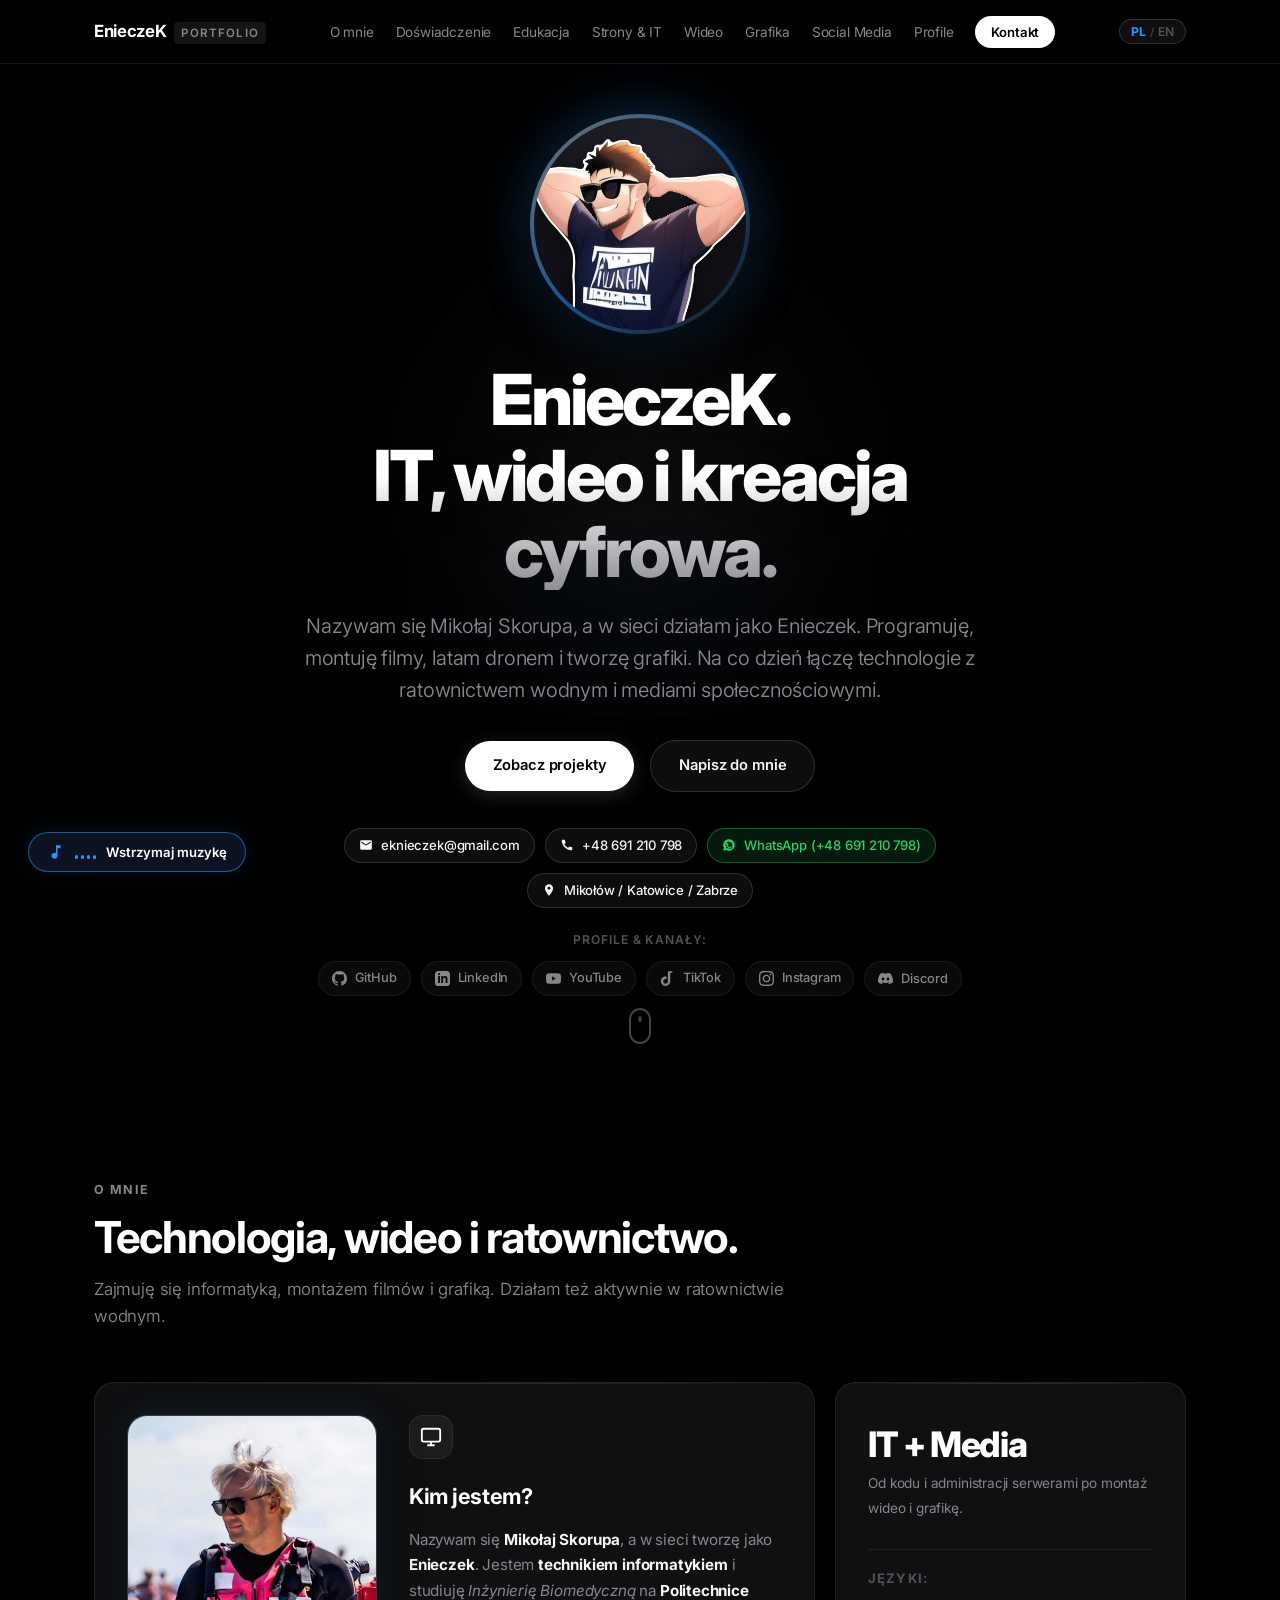
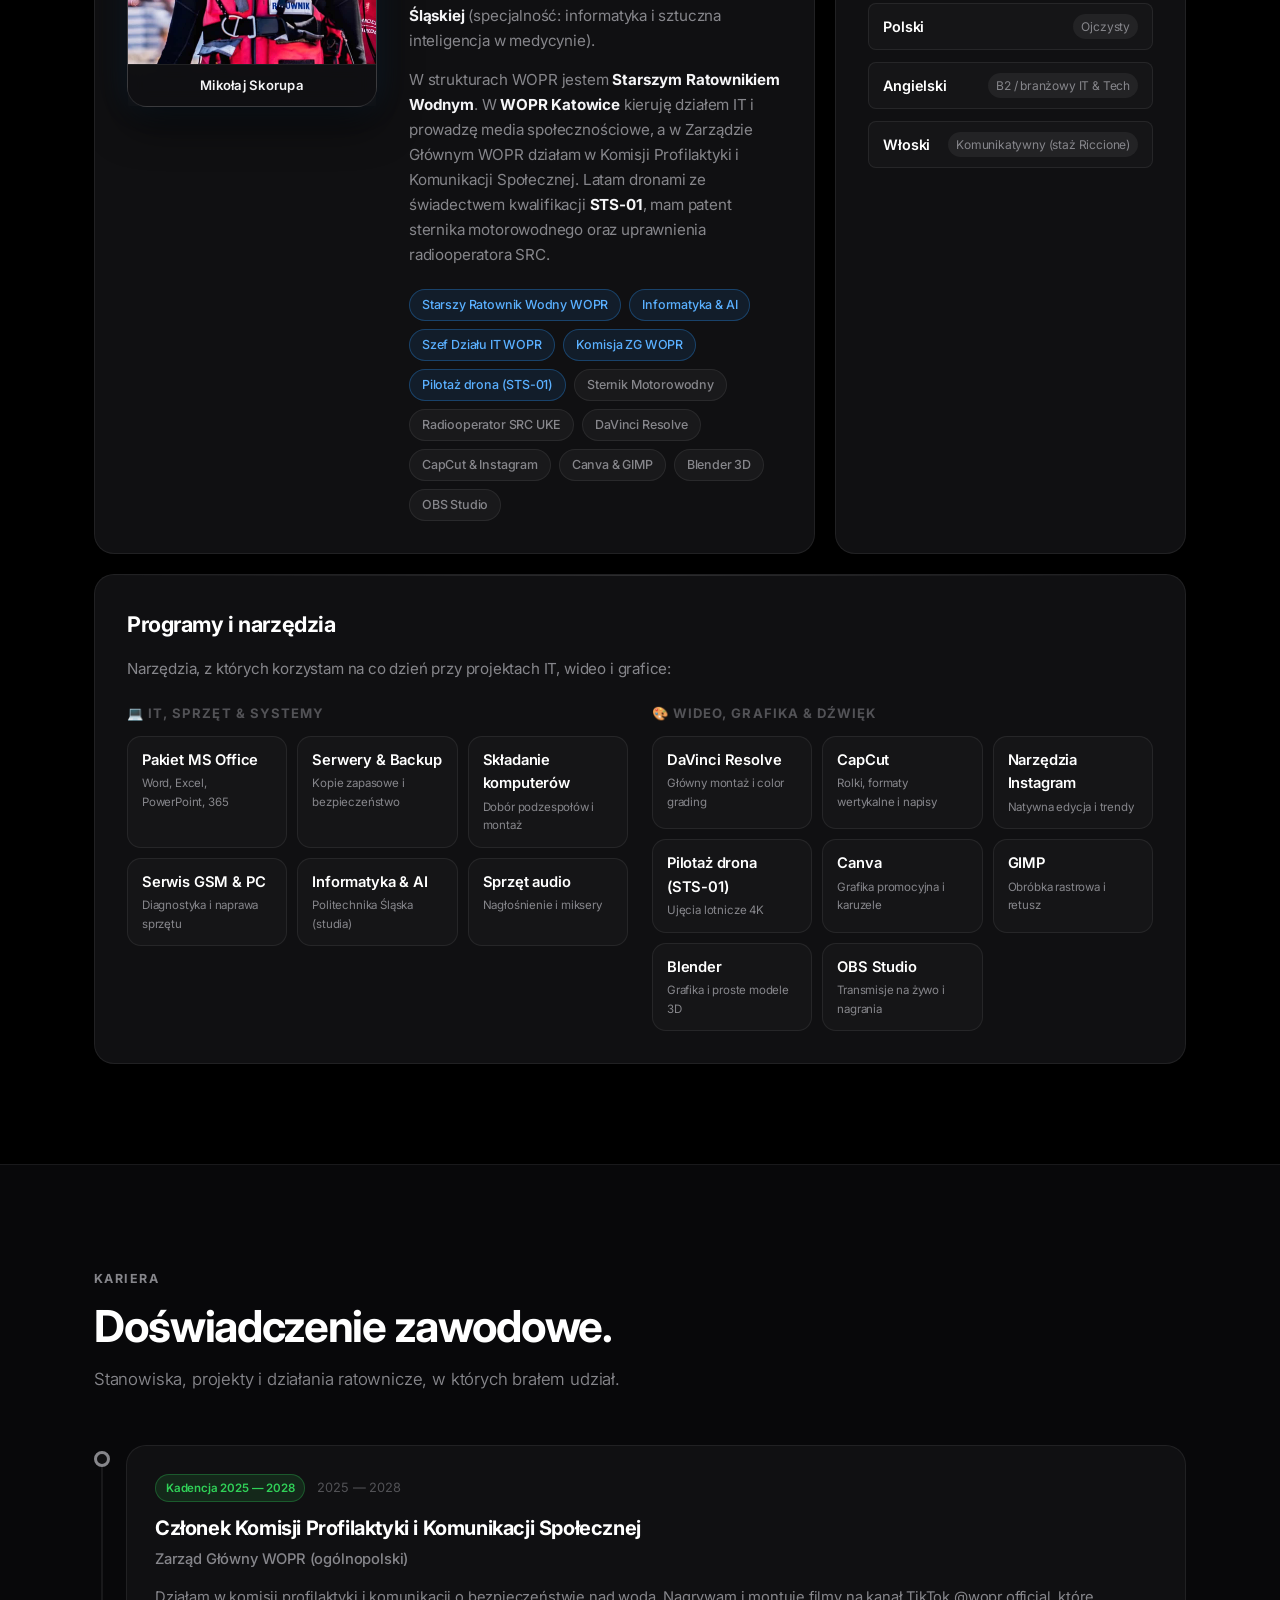
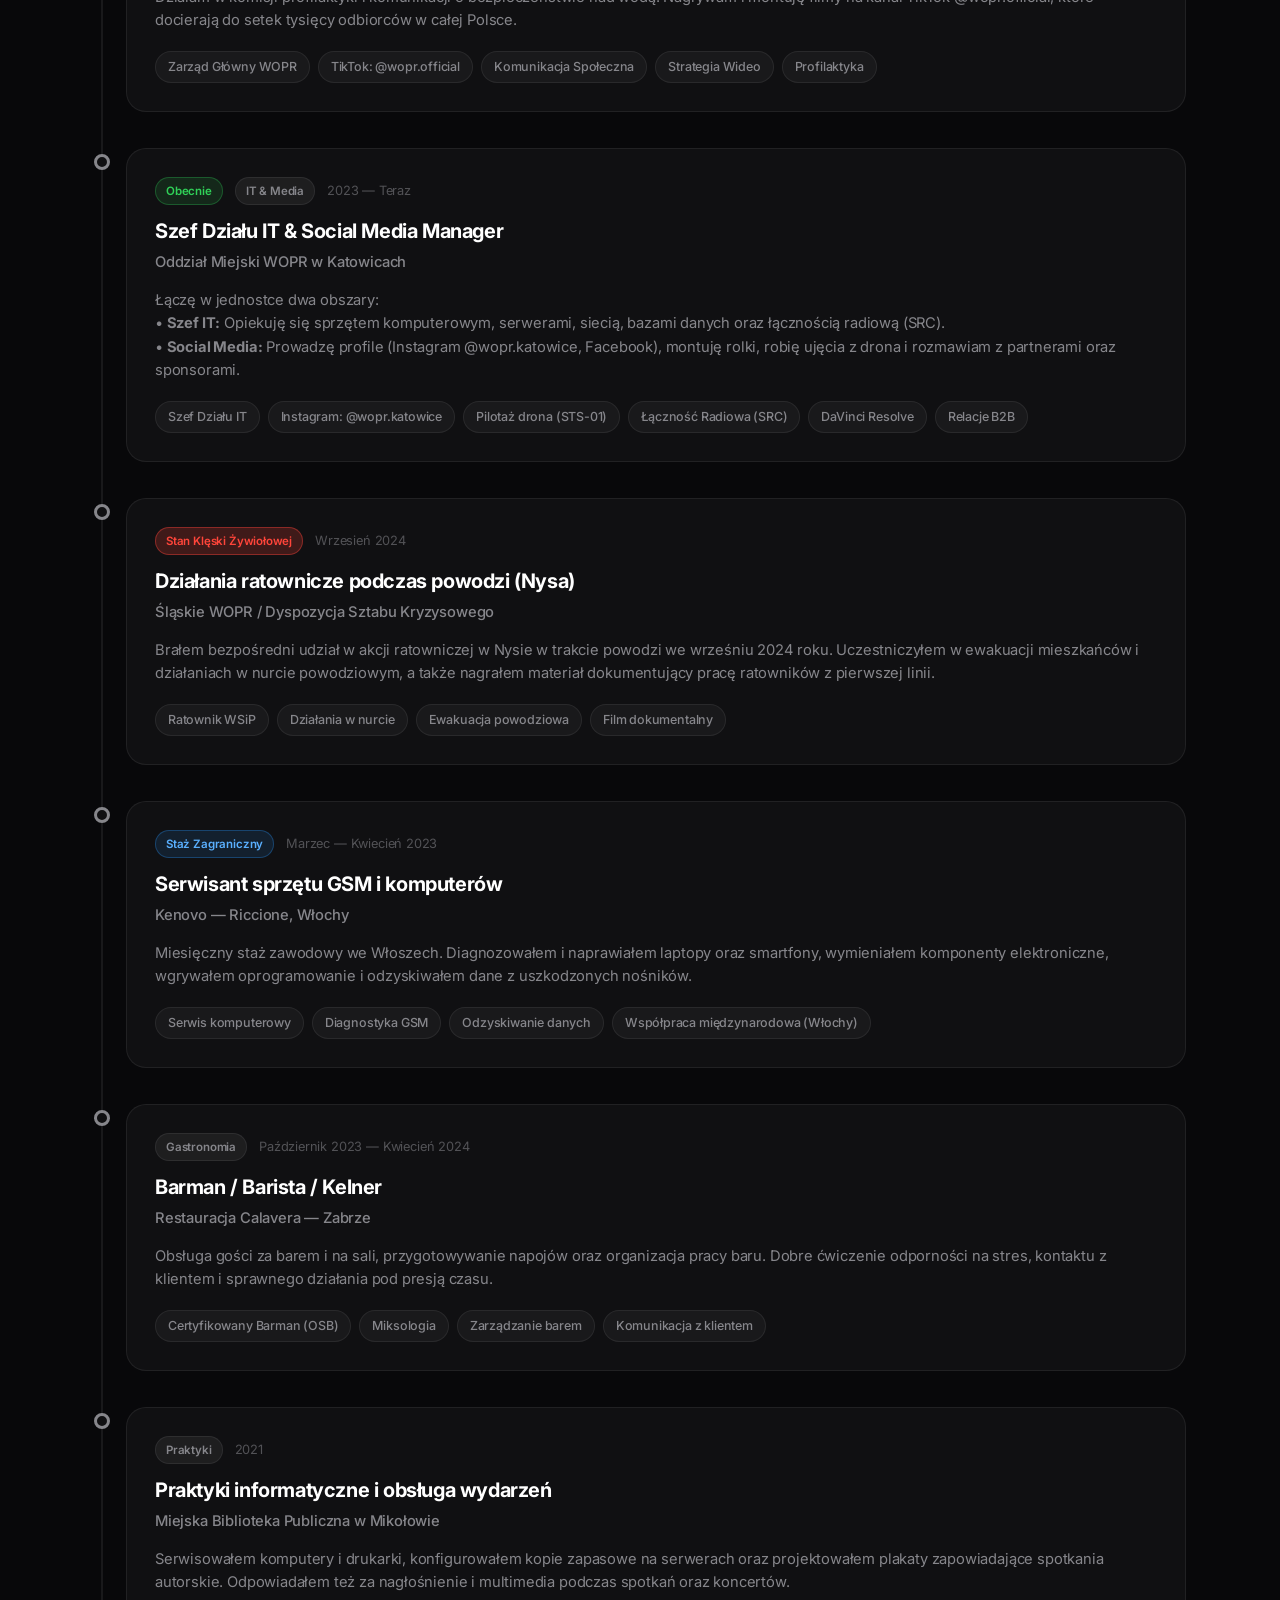
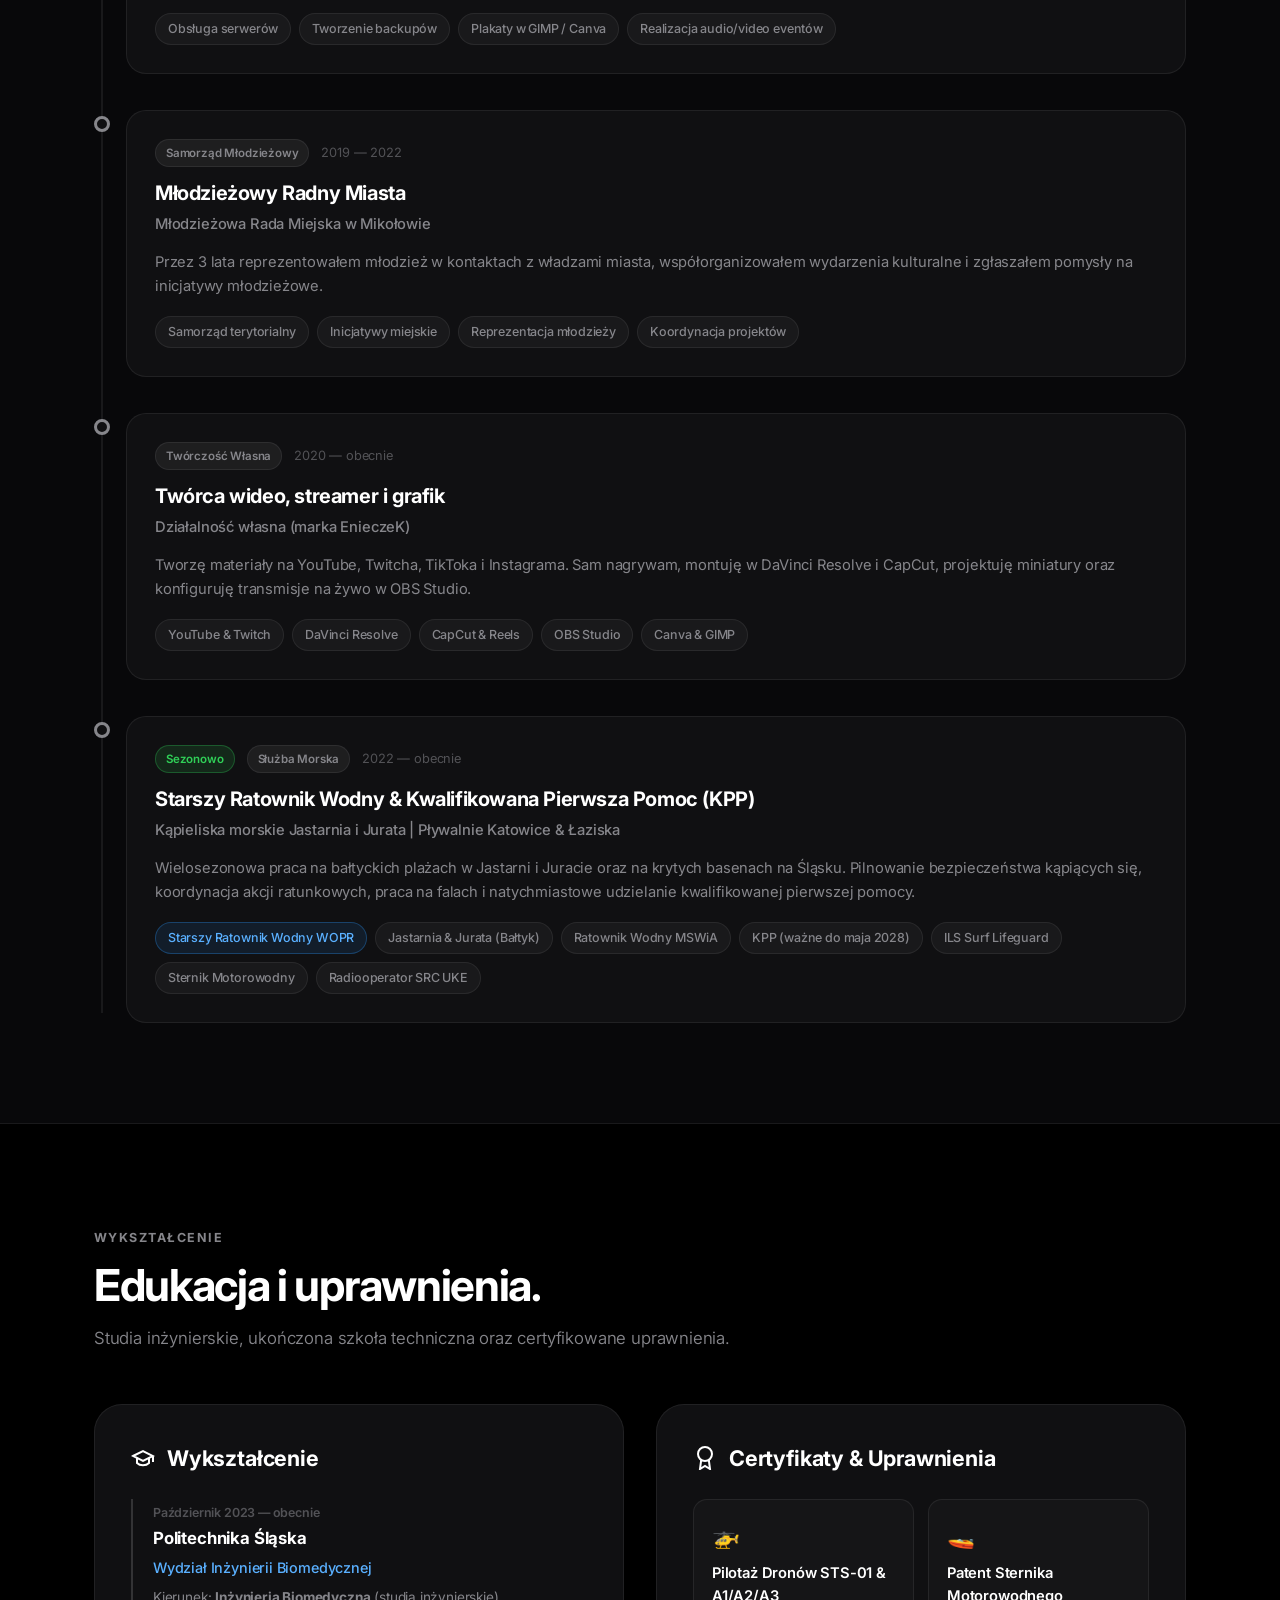
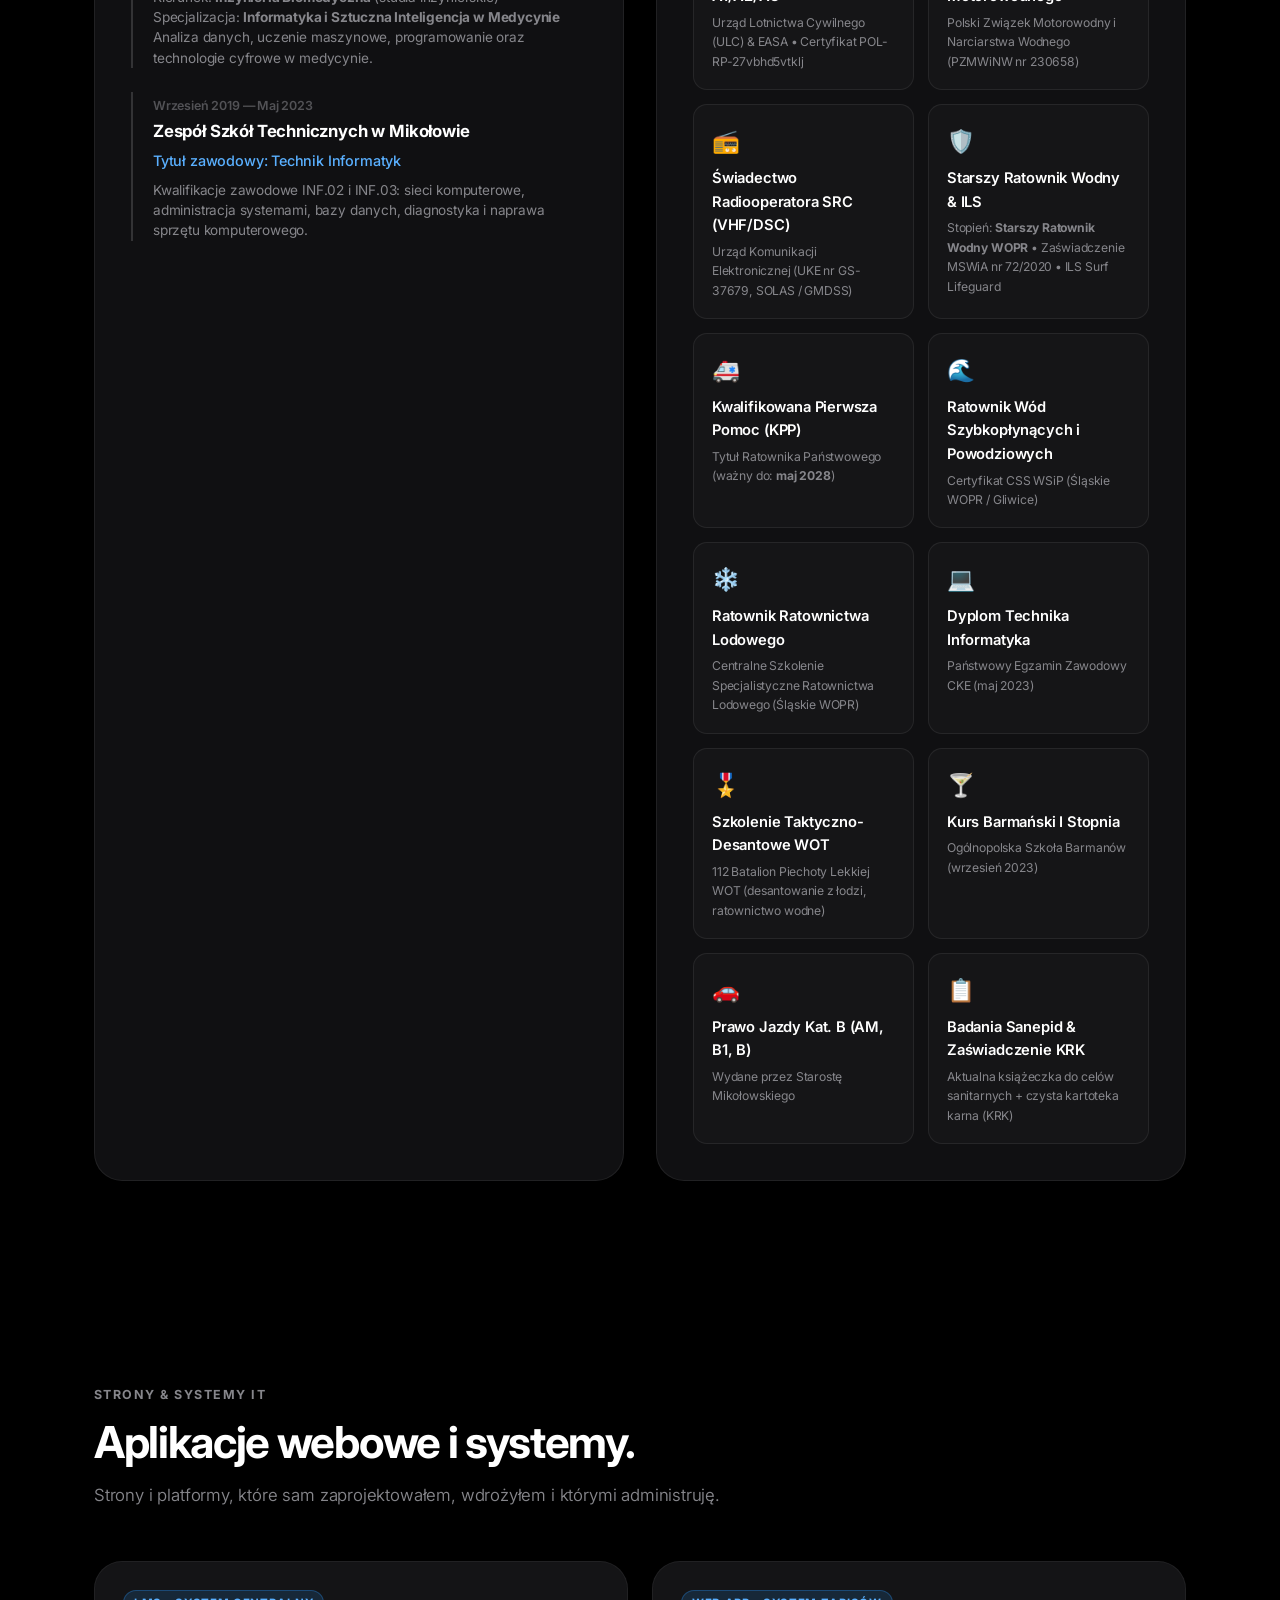
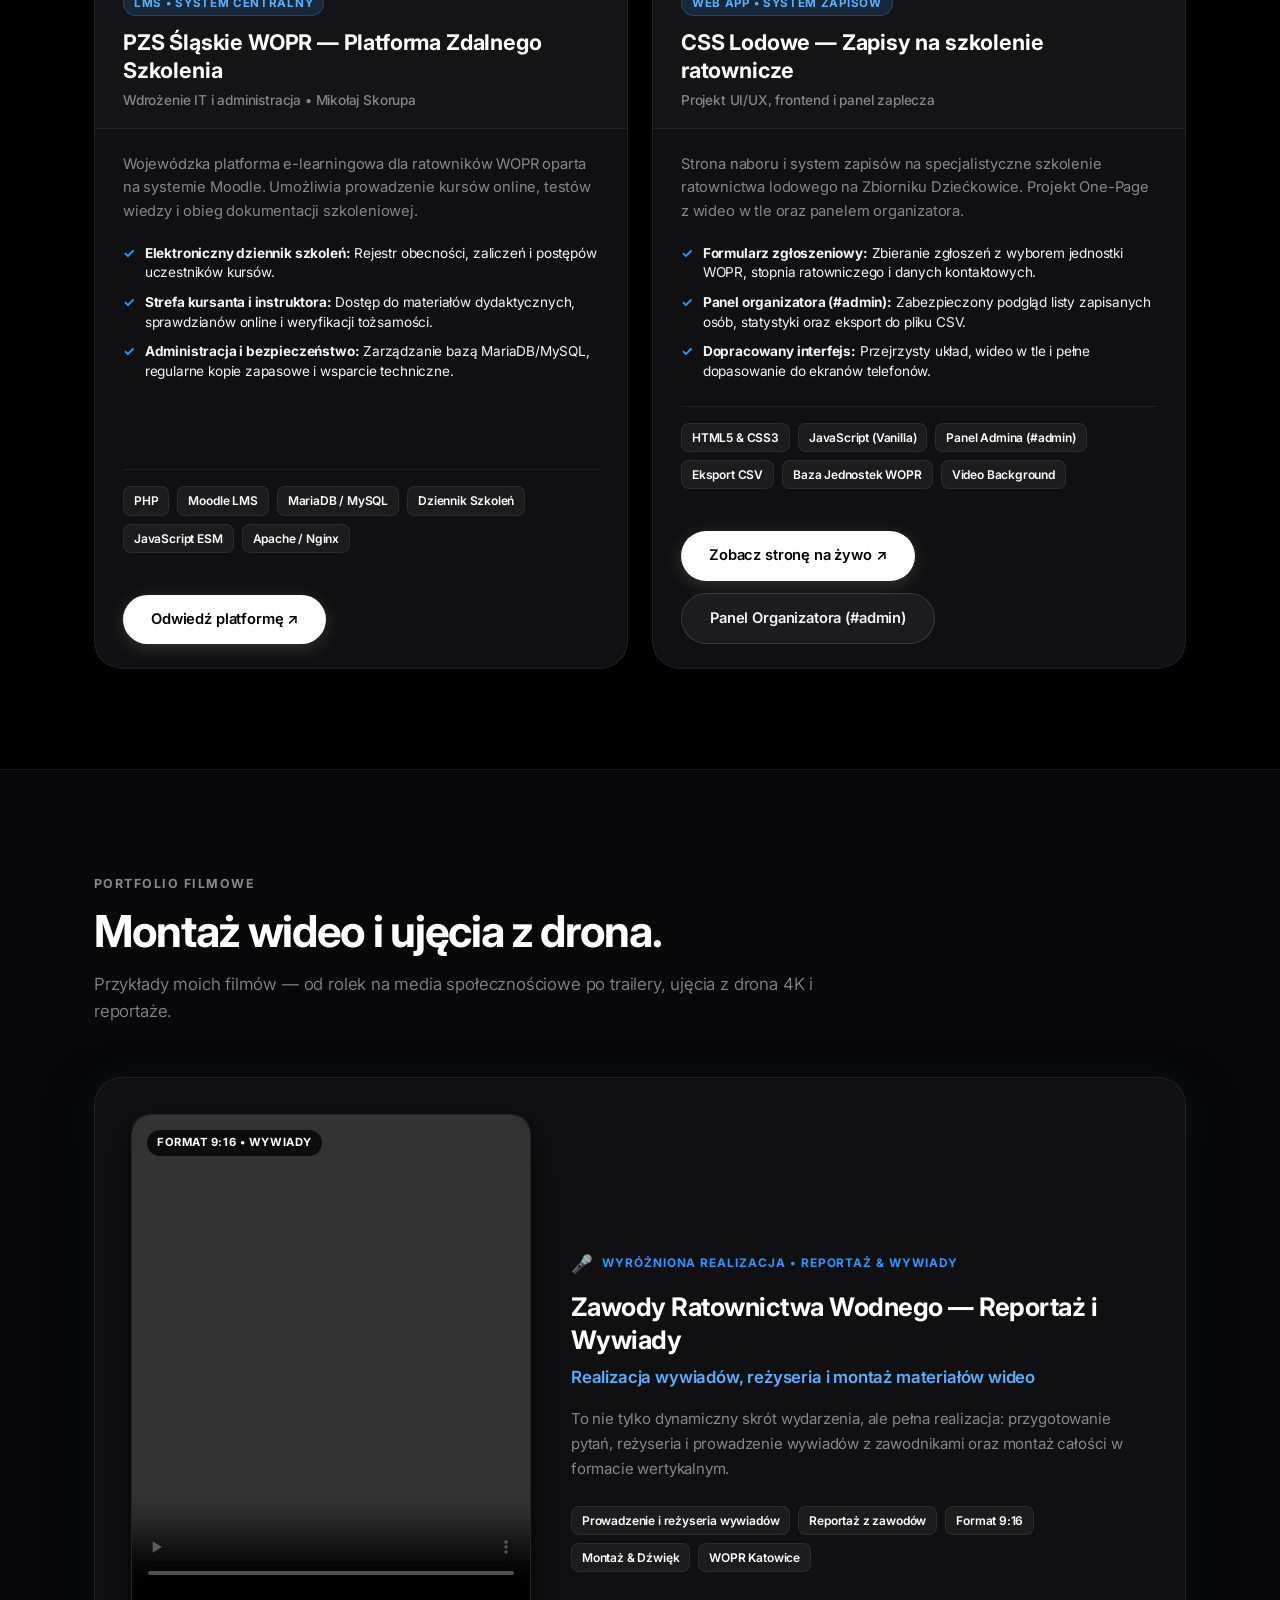
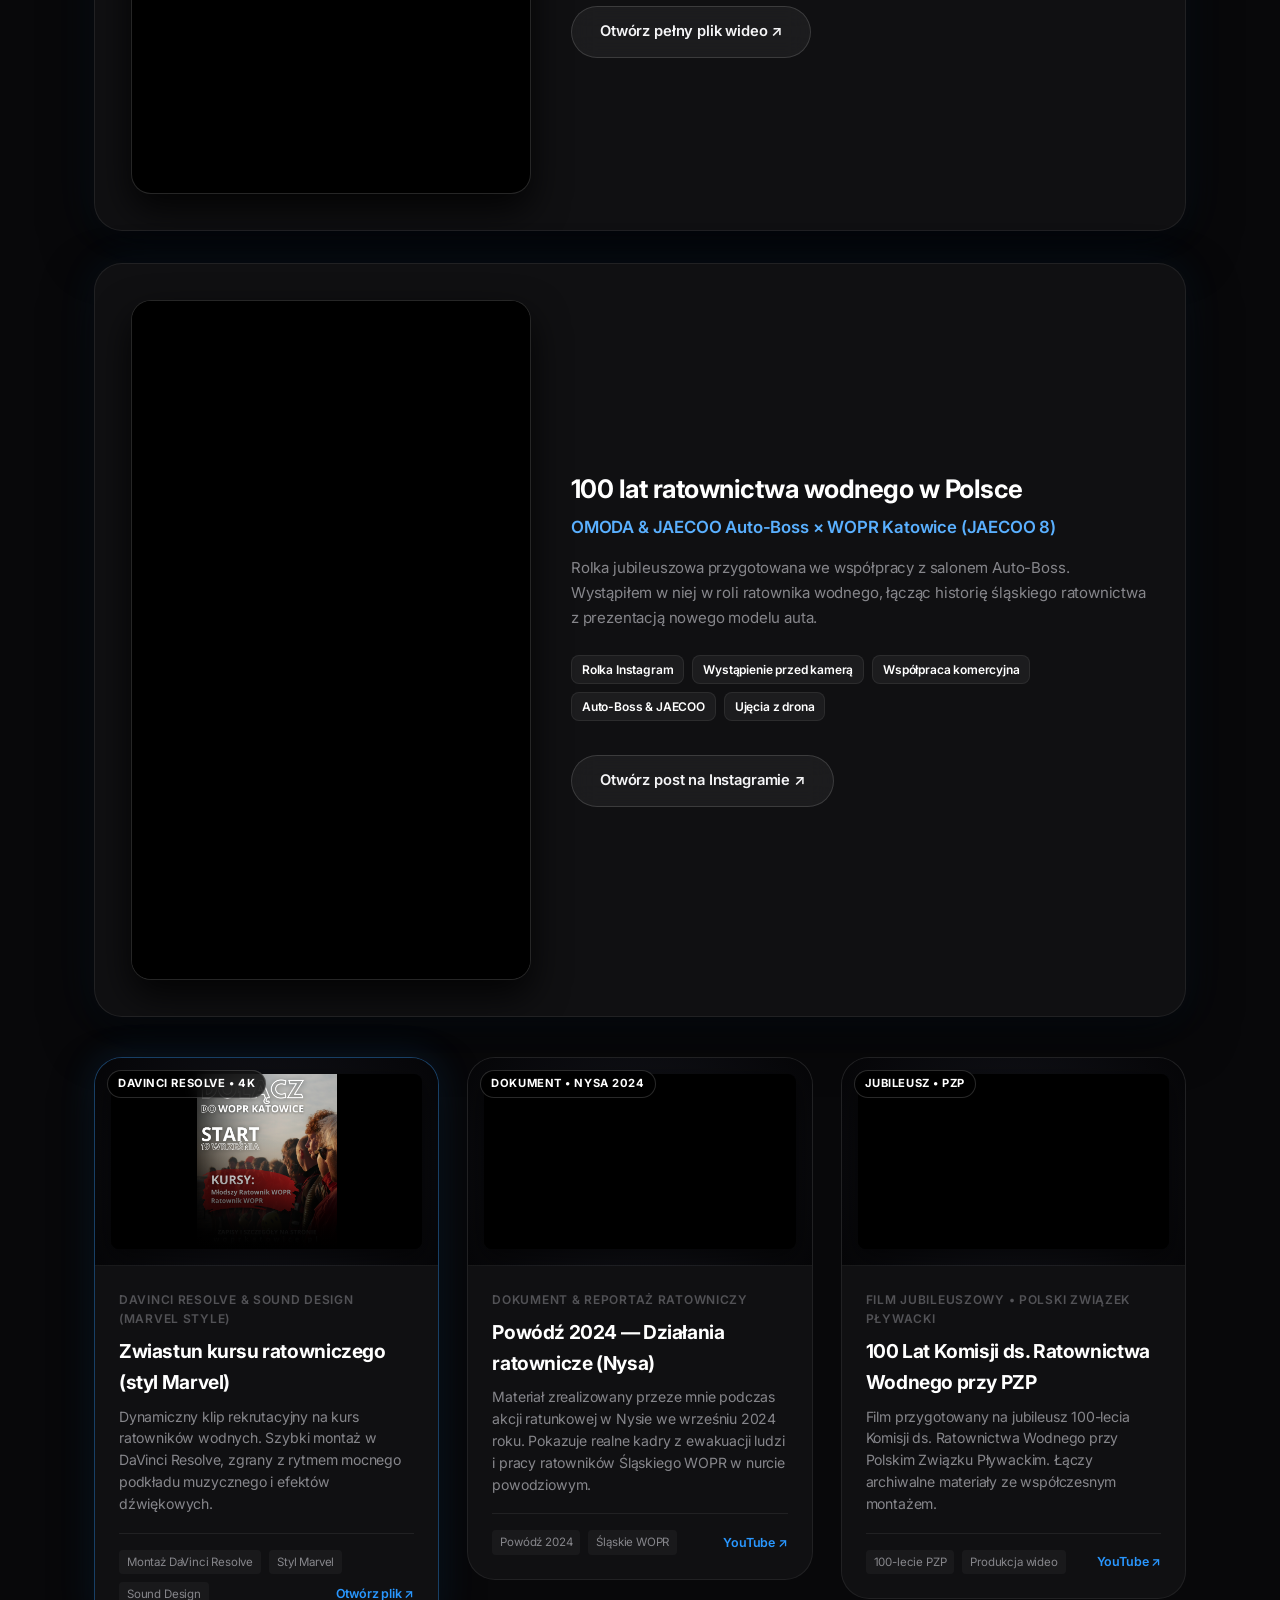
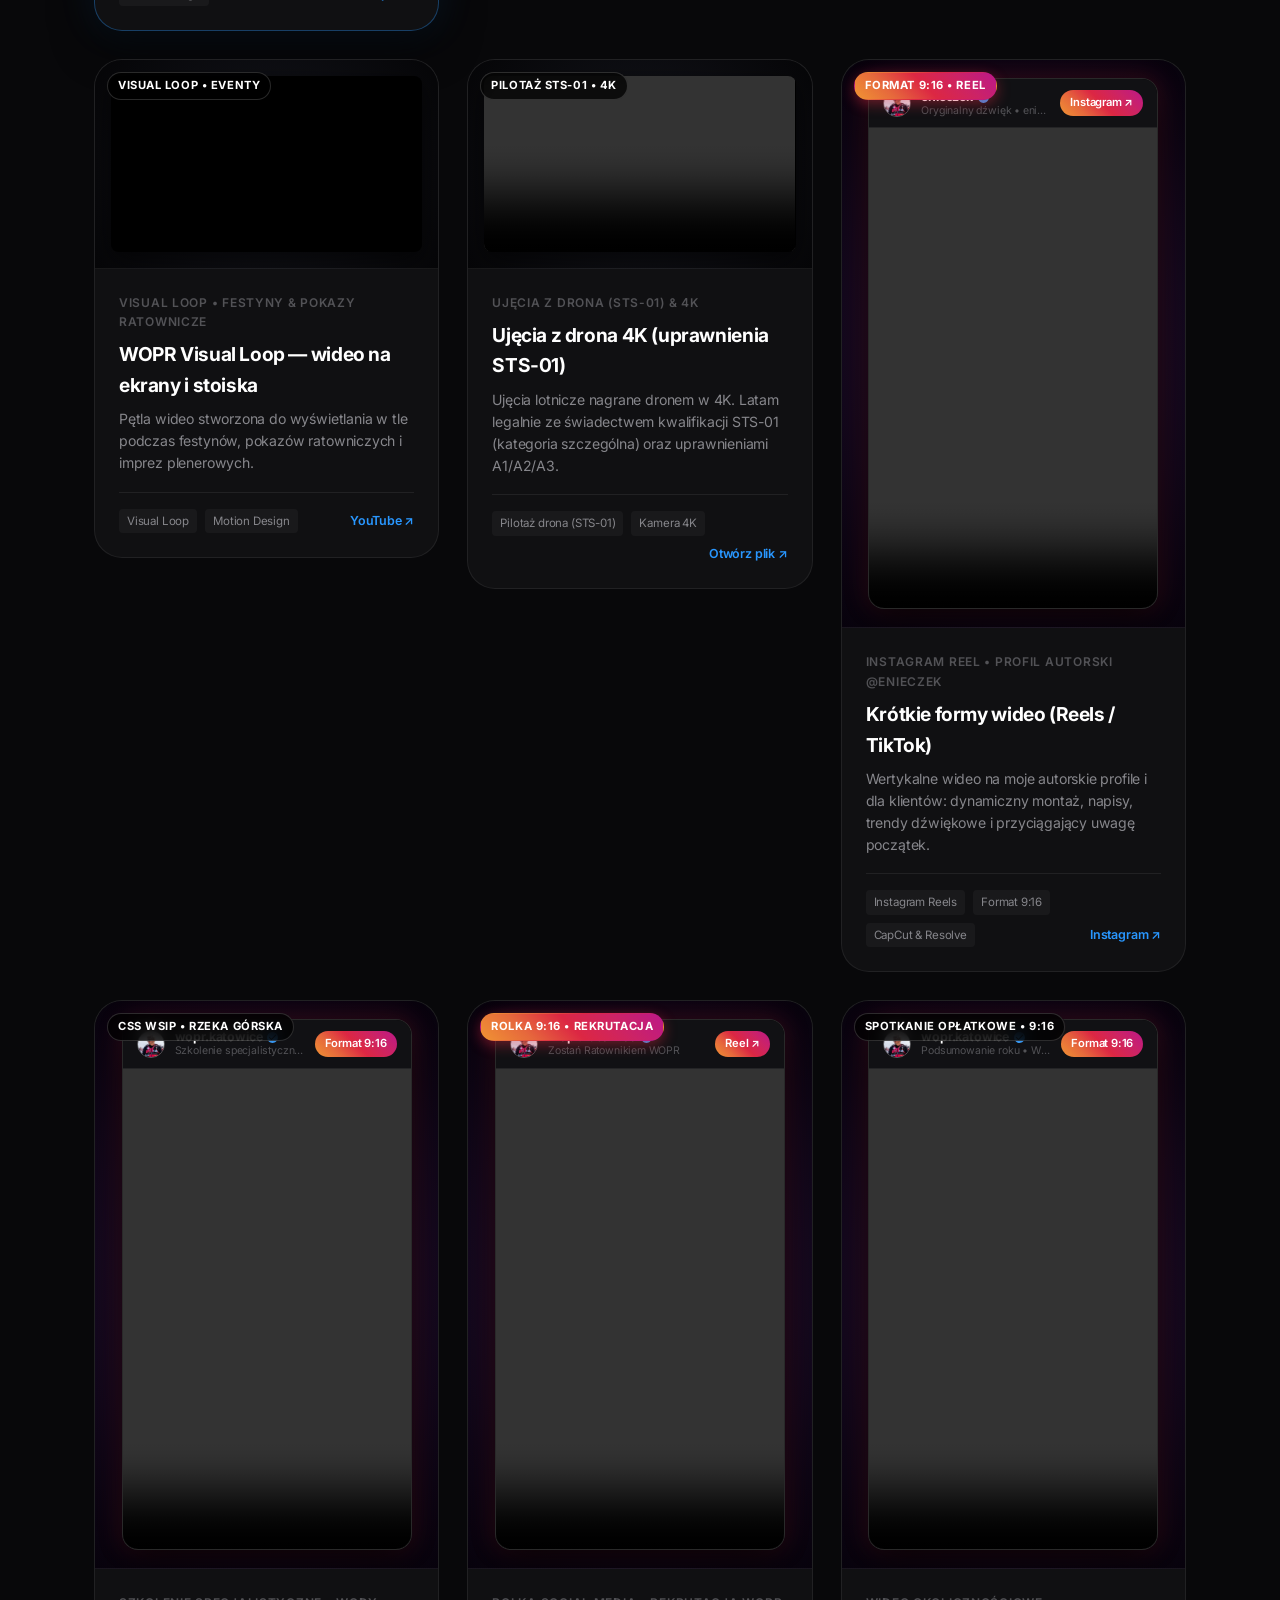
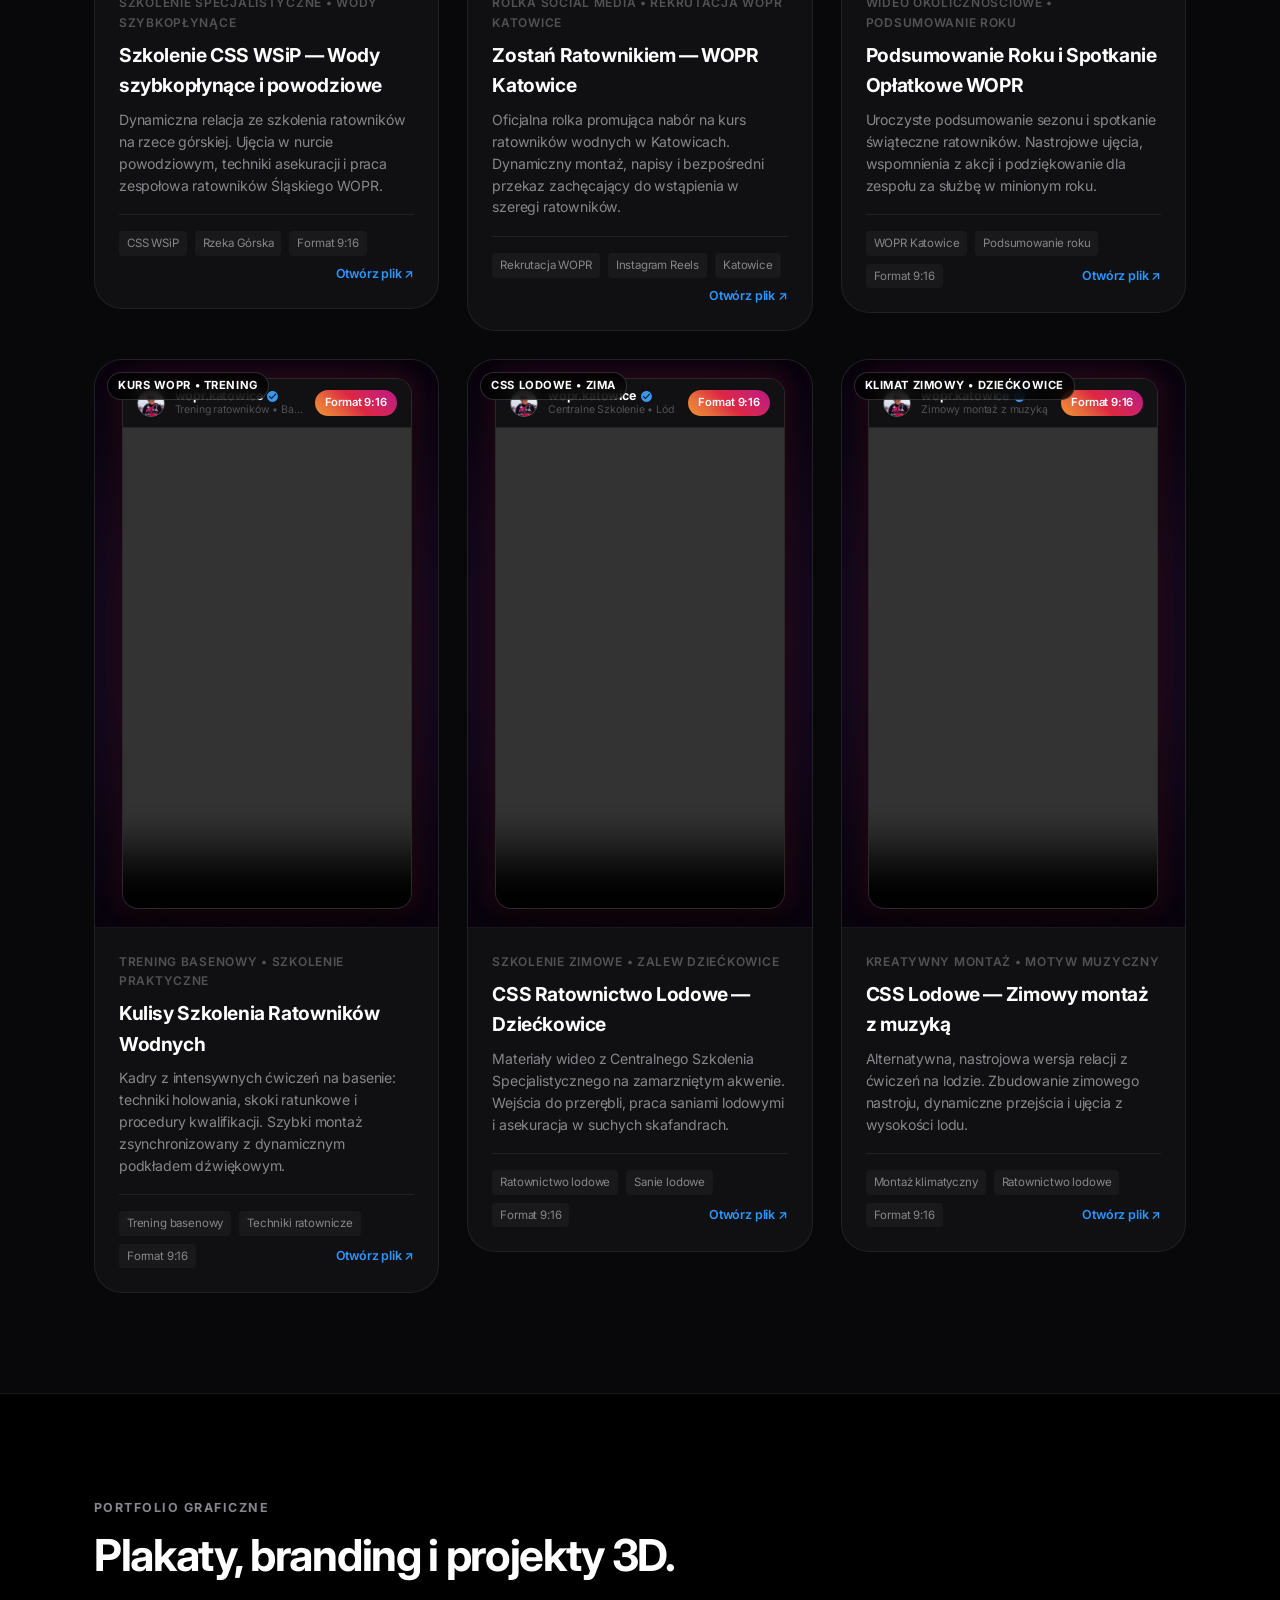
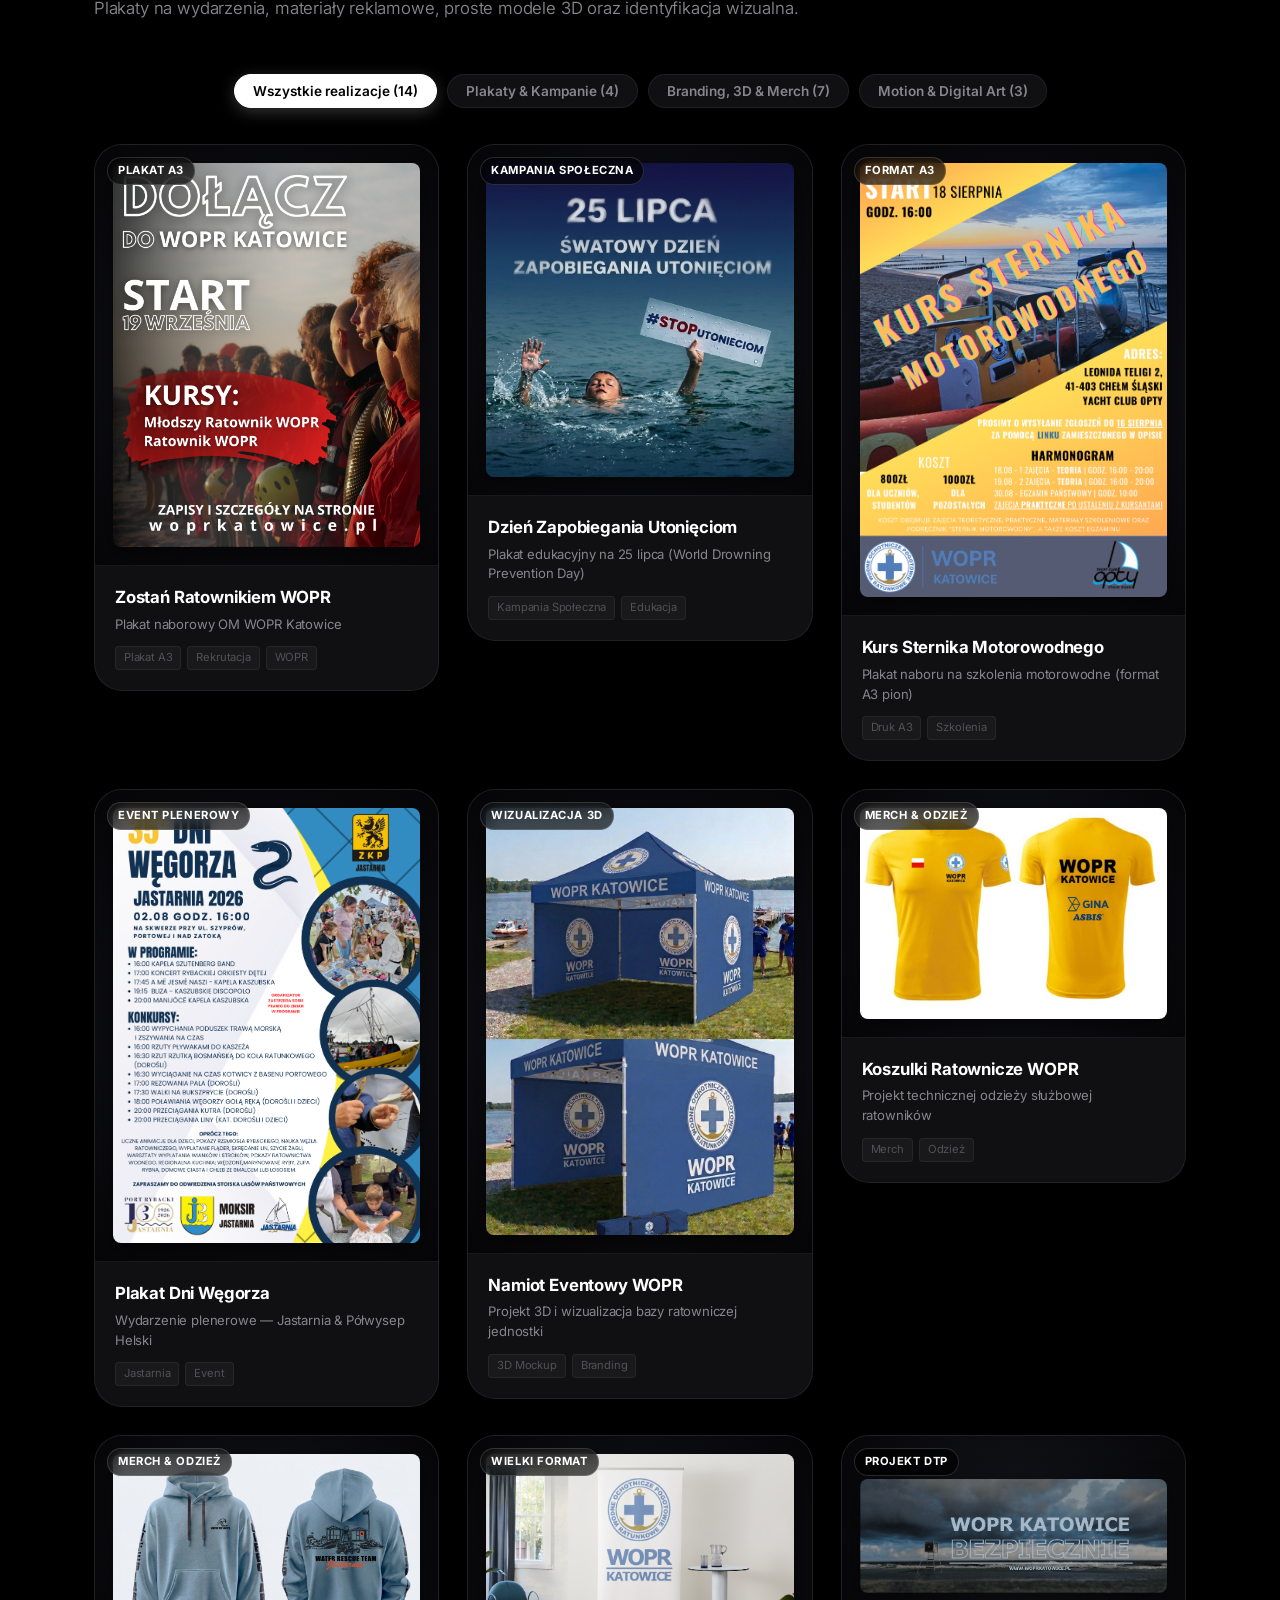
==== commit cd6403ca: "feat: add converted web videos from Instagram and Facebook with featured interview showcase" ====
--- a/index.html
+++ b/index.html
@@ -877,6 +877,41 @@
           </p>
         </div>
 
+        <!-- Featured Video 1: Zawody Ratownictwa Wodnego — Wywiady i Reżyseria (zawodyWywiad) -->
+        <div class="featured-reel-showcase reveal-fade" id="featuredZawodyWywiad" style="margin-bottom: 32px;">
+          <div class="featured-reel-player-box">
+            <span class="video-badge" style="position: absolute; top: 14px; left: 14px; z-index: 5;">Format 9:16 • Wywiady</span>
+            <video class="vertical-reel-player" controls preload="metadata" playsinline style="width: 100%; height: 100%; object-fit: cover; background: #000;">
+              <source src="zawody_wywiad_web.mp4" type="video/mp4">
+              Twoja przeglądarka nie obsługuje tagu wideo.
+            </video>
+          </div>
+
+          <div class="featured-reel-details">
+            <div class="featured-reel-tag">
+              <span style="font-size: 1.1rem; vertical-align: middle;">🎤</span>
+              <span data-i18n="zawodyTag">Wyróżniona Realizacja • Reportaż & Wywiady</span>
+            </div>
+            <h3 class="featured-reel-title" data-i18n="zawodyTitle">Zawody Ratownictwa Wodnego — Reportaż i Wywiady</h3>
+            <div class="featured-reel-subtitle" data-i18n="zawodySub">Realizacja wywiadów, reżyseria i montaż materiałów wideo</div>
+            <p class="featured-reel-desc" data-i18n="zawodyDesc">
+              To nie tylko dynamiczny skrót wydarzenia, ale pełna realizacja: przygotowanie pytań, reżyseria i prowadzenie wywiadów z zawodnikami oraz montaż całości w formacie wertykalnym.
+            </p>
+            <div class="featured-reel-pills">
+              <span class="web-tech-chip">Prowadzenie i reżyseria wywiadów</span>
+              <span class="web-tech-chip">Reportaż z zawodów</span>
+              <span class="web-tech-chip">Format 9:16</span>
+              <span class="web-tech-chip">Montaż & Dźwięk</span>
+              <span class="web-tech-chip">WOPR Katowice</span>
+            </div>
+            <div class="web-card-footer" style="padding: 0; margin-top: 10px;">
+              <a href="zawody_wywiad_web.mp4" target="_blank" class="btn btn-secondary" data-i18n="zawodyBtn">
+                Otwórz pełny plik wideo ↗
+              </a>
+            </div>
+          </div>
+        </div>
+
         <!-- Featured Instagram Reel (100 Lat WOPR & JAECOO 8) -->
         <div class="featured-reel-showcase reveal-fade" id="featuredReelShowcase">
           <div class="featured-reel-player-box" id="reelPlayerBox">
@@ -1075,6 +1110,210 @@
                 <span class="project-tag">CapCut & Resolve</span>
                 <a href="https://www.instagram.com/reel/DTFTjz8jMvN/" target="_blank" rel="noopener noreferrer"
                   class="project-link-active" title="Otwórz post na Instagramie">Instagram ↗</a>
+              </div>
+            </div>
+          </article>
+
+          <!-- Video Card 7: CSS WSiP Wody Szybkopłynące i Powodziowe -->
+          <article class="project-card video-card reveal-fade">
+            <div class="video-preview-wrap vertical-preview-wrap">
+              <span class="video-badge">CSS WSiP • Rzeka Górska</span>
+              <div class="reel-phone-mockup">
+                <div class="reel-header-bar">
+                  <img src="profilowe.jpg" alt="WOPR Katowice" class="reel-header-avatar">
+                  <div class="reel-header-info">
+                    <span class="reel-author">wopr.katowice <svg class="verified-badge-mini" viewBox="0 0 24 24" fill="#3897f0"><path d="M12 2C6.48 2 2 6.48 2 12s4.48 10 10 10 10-4.48 10-10S17.52 2 12 2zm-2 15l-5-5 1.41-1.41L10 14.17l7.59-7.59L19 8l-9 9z"/></svg></span>
+                    <span class="reel-sound">Szkolenie specjalistyczne • WSiP</span>
+                  </div>
+                  <span class="reel-follow-pill">Format 9:16</span>
+                </div>
+                <video class="vertical-reel-player" controls preload="metadata" playsinline>
+                  <source src="video_wsip_powodz_web.mp4" type="video/mp4">
+                  Twoja przeglądarka nie obsługuje tagu wideo.
+                </video>
+              </div>
+            </div>
+            <div class="project-content">
+              <span class="project-category">Szkolenie Specjalistyczne • Wody Szybkopłynące</span>
+              <h3 class="project-title" data-i18n="vidWsipTitle">Szkolenie CSS WSiP — Wody szybkopłynące i powodziowe</h3>
+              <p class="project-desc" data-i18n="vidWsipDesc">
+                Dynamiczna relacja ze szkolenia ratowników na rzece górskiej. Ujęcia w nurcie powodziowym, techniki asekuracji i praca zespołowa ratowników Śląskiego WOPR.
+              </p>
+              <div class="project-footer">
+                <span class="project-tag">CSS WSiP</span>
+                <span class="project-tag">Rzeka Górska</span>
+                <span class="project-tag">Format 9:16</span>
+                <a href="video_wsip_powodz_web.mp4" target="_blank" class="project-link-active" data-i18n="vidOpenBtn">Otwórz plik ↗</a>
+              </div>
+            </div>
+          </article>
+
+          <!-- Video Card 8: Rekrutacja WOPR Katowice -->
+          <article class="project-card video-card reveal-fade">
+            <div class="video-preview-wrap vertical-preview-wrap">
+              <span class="video-badge ig-badge">Rolka 9:16 • Rekrutacja</span>
+              <div class="reel-phone-mockup">
+                <div class="reel-header-bar">
+                  <img src="profilowe.jpg" alt="WOPR Katowice" class="reel-header-avatar">
+                  <div class="reel-header-info">
+                    <span class="reel-author">wopr.katowice <svg class="verified-badge-mini" viewBox="0 0 24 24" fill="#3897f0"><path d="M12 2C6.48 2 2 6.48 2 12s4.48 10 10 10 10-4.48 10-10S17.52 2 12 2zm-2 15l-5-5 1.41-1.41L10 14.17l7.59-7.59L19 8l-9 9z"/></svg></span>
+                    <span class="reel-sound">Zostań Ratownikiem WOPR</span>
+                  </div>
+                  <span class="reel-follow-pill">Reel ↗</span>
+                </div>
+                <video class="vertical-reel-player" controls preload="metadata" playsinline>
+                  <source src="video_rekrutacja_wopr_web.mp4" type="video/mp4">
+                  Twoja przeglądarka nie obsługuje tagu wideo.
+                </video>
+              </div>
+            </div>
+            <div class="project-content">
+              <span class="project-category">Rolka Social Media • Rekrutacja WOPR Katowice</span>
+              <h3 class="project-title" data-i18n="vidRekrutacjaTitle">Zostań Ratownikiem — WOPR Katowice</h3>
+              <p class="project-desc" data-i18n="vidRekrutacjaDesc">
+                Oficjalna rolka promująca nabór na kurs ratowników wodnych w Katowicach. Dynamiczny montaż, napisy i bezpośredni przekaz zachęcający do wstąpienia w szeregi ratowników.
+              </p>
+              <div class="project-footer">
+                <span class="project-tag">Rekrutacja WOPR</span>
+                <span class="project-tag">Instagram Reels</span>
+                <span class="project-tag">Katowice</span>
+                <a href="video_rekrutacja_wopr_web.mp4" target="_blank" class="project-link-active" data-i18n="vidOpenBtn">Otwórz plik ↗</a>
+              </div>
+            </div>
+          </article>
+
+          <!-- Video Card 9: Podsumowanie Roku i Spotkanie Opłatkowe WOPR -->
+          <article class="project-card video-card reveal-fade">
+            <div class="video-preview-wrap vertical-preview-wrap">
+              <span class="video-badge">Spotkanie Opłatkowe • 9:16</span>
+              <div class="reel-phone-mockup">
+                <div class="reel-header-bar">
+                  <img src="profilowe.jpg" alt="WOPR Katowice" class="reel-header-avatar">
+                  <div class="reel-header-info">
+                    <span class="reel-author">wopr.katowice <svg class="verified-badge-mini" viewBox="0 0 24 24" fill="#3897f0"><path d="M12 2C6.48 2 2 6.48 2 12s4.48 10 10 10 10-4.48 10-10S17.52 2 12 2zm-2 15l-5-5 1.41-1.41L10 14.17l7.59-7.59L19 8l-9 9z"/></svg></span>
+                    <span class="reel-sound">Podsumowanie roku • WOPR</span>
+                  </div>
+                  <span class="reel-follow-pill">Format 9:16</span>
+                </div>
+                <video class="vertical-reel-player" controls preload="metadata" playsinline>
+                  <source src="spotkanie_oplatowe_web.mp4" type="video/mp4">
+                  Twoja przeglądarka nie obsługuje tagu wideo.
+                </video>
+              </div>
+            </div>
+            <div class="project-content">
+              <span class="project-category">Wideo Okolicznościowe • Podsumowanie Roku</span>
+              <h3 class="project-title" data-i18n="vidOplatekTitle">Podsumowanie Roku i Spotkanie Opłatkowe WOPR</h3>
+              <p class="project-desc" data-i18n="vidOplatekDesc">
+                Uroczyste podsumowanie sezonu i spotkanie świąteczne ratowników. Nastrojowe ujęcia, wspomnienia z akcji i podziękowanie dla zespołu za służbę w minionym roku.
+              </p>
+              <div class="project-footer">
+                <span class="project-tag">WOPR Katowice</span>
+                <span class="project-tag">Podsumowanie roku</span>
+                <span class="project-tag">Format 9:16</span>
+                <a href="spotkanie_oplatowe_web.mp4" target="_blank" class="project-link-active" data-i18n="vidOpenBtn">Otwórz plik ↗</a>
+              </div>
+            </div>
+          </article>
+
+          <!-- Video Card 10: Kulisy Szkolenia Ratowników Wodnych (Basen) -->
+          <article class="project-card video-card reveal-fade">
+            <div class="video-preview-wrap vertical-preview-wrap">
+              <span class="video-badge">Kurs WOPR • Trening</span>
+              <div class="reel-phone-mockup">
+                <div class="reel-header-bar">
+                  <img src="profilowe.jpg" alt="WOPR Katowice" class="reel-header-avatar">
+                  <div class="reel-header-info">
+                    <span class="reel-author">wopr.katowice <svg class="verified-badge-mini" viewBox="0 0 24 24" fill="#3897f0"><path d="M12 2C6.48 2 2 6.48 2 12s4.48 10 10 10 10-4.48 10-10S17.52 2 12 2zm-2 15l-5-5 1.41-1.41L10 14.17l7.59-7.59L19 8l-9 9z"/></svg></span>
+                    <span class="reel-sound">Trening ratowników • Basen</span>
+                  </div>
+                  <span class="reel-follow-pill">Format 9:16</span>
+                </div>
+                <video class="vertical-reel-player" controls preload="metadata" playsinline>
+                  <source src="video_kurs_wopr_web.mp4" type="video/mp4">
+                  Twoja przeglądarka nie obsługuje tagu wideo.
+                </video>
+              </div>
+            </div>
+            <div class="project-content">
+              <span class="project-category">Trening Basenowy • Szkolenie Praktyczne</span>
+              <h3 class="project-title" data-i18n="vidKursTitle">Kulisy Szkolenia Ratowników Wodnych</h3>
+              <p class="project-desc" data-i18n="vidKursDesc">
+                Kadry z intensywnych ćwiczeń na basenie: techniki holowania, skoki ratunkowe i procedury kwalifikacji. Szybki montaż zsynchronizowany z dynamicznym podkładem dźwiękowym.
+              </p>
+              <div class="project-footer">
+                <span class="project-tag">Trening basenowy</span>
+                <span class="project-tag">Techniki ratownicze</span>
+                <span class="project-tag">Format 9:16</span>
+                <a href="video_kurs_wopr_web.mp4" target="_blank" class="project-link-active" data-i18n="vidOpenBtn">Otwórz plik ↗</a>
+              </div>
+            </div>
+          </article>
+
+          <!-- Video Card 11: CSS Ratownictwo Lodowe (Dziećkowice) -->
+          <article class="project-card video-card reveal-fade">
+            <div class="video-preview-wrap vertical-preview-wrap">
+              <span class="video-badge">CSS Lodowe • Zima</span>
+              <div class="reel-phone-mockup">
+                <div class="reel-header-bar">
+                  <img src="profilowe.jpg" alt="WOPR Katowice" class="reel-header-avatar">
+                  <div class="reel-header-info">
+                    <span class="reel-author">wopr.katowice <svg class="verified-badge-mini" viewBox="0 0 24 24" fill="#3897f0"><path d="M12 2C6.48 2 2 6.48 2 12s4.48 10 10 10 10-4.48 10-10S17.52 2 12 2zm-2 15l-5-5 1.41-1.41L10 14.17l7.59-7.59L19 8l-9 9z"/></svg></span>
+                    <span class="reel-sound">Centralne Szkolenie • Lód</span>
+                  </div>
+                  <span class="reel-follow-pill">Format 9:16</span>
+                </div>
+                <video class="vertical-reel-player" controls preload="metadata" playsinline>
+                  <source src="css_lodowe_web.mp4" type="video/mp4">
+                  Twoja przeglądarka nie obsługuje tagu wideo.
+                </video>
+              </div>
+            </div>
+            <div class="project-content">
+              <span class="project-category">Szkolenie Zimowe • Zalew Dziećkowice</span>
+              <h3 class="project-title" data-i18n="vidLodoweTitle">CSS Ratownictwo Lodowe — Dziećkowice</h3>
+              <p class="project-desc" data-i18n="vidLodoweDesc">
+                Materiały wideo z Centralnego Szkolenia Specjalistycznego na zamarzniętym akwenie. Wejścia do przerębli, praca saniami lodowymi i asekuracja w suchych skafandrach.
+              </p>
+              <div class="project-footer">
+                <span class="project-tag">Ratownictwo lodowe</span>
+                <span class="project-tag">Sanie lodowe</span>
+                <span class="project-tag">Format 9:16</span>
+                <a href="css_lodowe_web.mp4" target="_blank" class="project-link-active" data-i18n="vidOpenBtn">Otwórz plik ↗</a>
+              </div>
+            </div>
+          </article>
+
+          <!-- Video Card 12: CSS Lodowe — Zimowy montaż z muzyką -->
+          <article class="project-card video-card reveal-fade">
+            <div class="video-preview-wrap vertical-preview-wrap">
+              <span class="video-badge">Klimat Zimowy • Dziećkowice</span>
+              <div class="reel-phone-mockup">
+                <div class="reel-header-bar">
+                  <img src="profilowe.jpg" alt="WOPR Katowice" class="reel-header-avatar">
+                  <div class="reel-header-info">
+                    <span class="reel-author">wopr.katowice <svg class="verified-badge-mini" viewBox="0 0 24 24" fill="#3897f0"><path d="M12 2C6.48 2 2 6.48 2 12s4.48 10 10 10 10-4.48 10-10S17.52 2 12 2zm-2 15l-5-5 1.41-1.41L10 14.17l7.59-7.59L19 8l-9 9z"/></svg></span>
+                    <span class="reel-sound">Zimowy montaż z muzyką</span>
+                  </div>
+                  <span class="reel-follow-pill">Format 9:16</span>
+                </div>
+                <video class="vertical-reel-player" controls preload="metadata" playsinline>
+                  <source src="css_lodowe_kraina_lodu_web.mp4" type="video/mp4">
+                  Twoja przeglądarka nie obsługuje tagu wideo.
+                </video>
+              </div>
+            </div>
+            <div class="project-content">
+              <span class="project-category">Kreatywny Montaż • Motyw Muzyczny</span>
+              <h3 class="project-title" data-i18n="vidKrainaTitle">CSS Lodowe — Zimowy montaż z muzyką</h3>
+              <p class="project-desc" data-i18n="vidKrainaDesc">
+                Alternatywna, nastrojowa wersja relacji z ćwiczeń na lodzie. Zbudowanie zimowego nastroju, dynamiczne przejścia i ujęcia z wysokości lodu.
+              </p>
+              <div class="project-footer">
+                <span class="project-tag">Montaż klimatyczny</span>
+                <span class="project-tag">Ratownictwo lodowe</span>
+                <span class="project-tag">Format 9:16</span>
+                <a href="css_lodowe_kraina_lodu_web.mp4" target="_blank" class="project-link-active" data-i18n="vidOpenBtn">Otwórz plik ↗</a>
               </div>
             </div>
           </article>
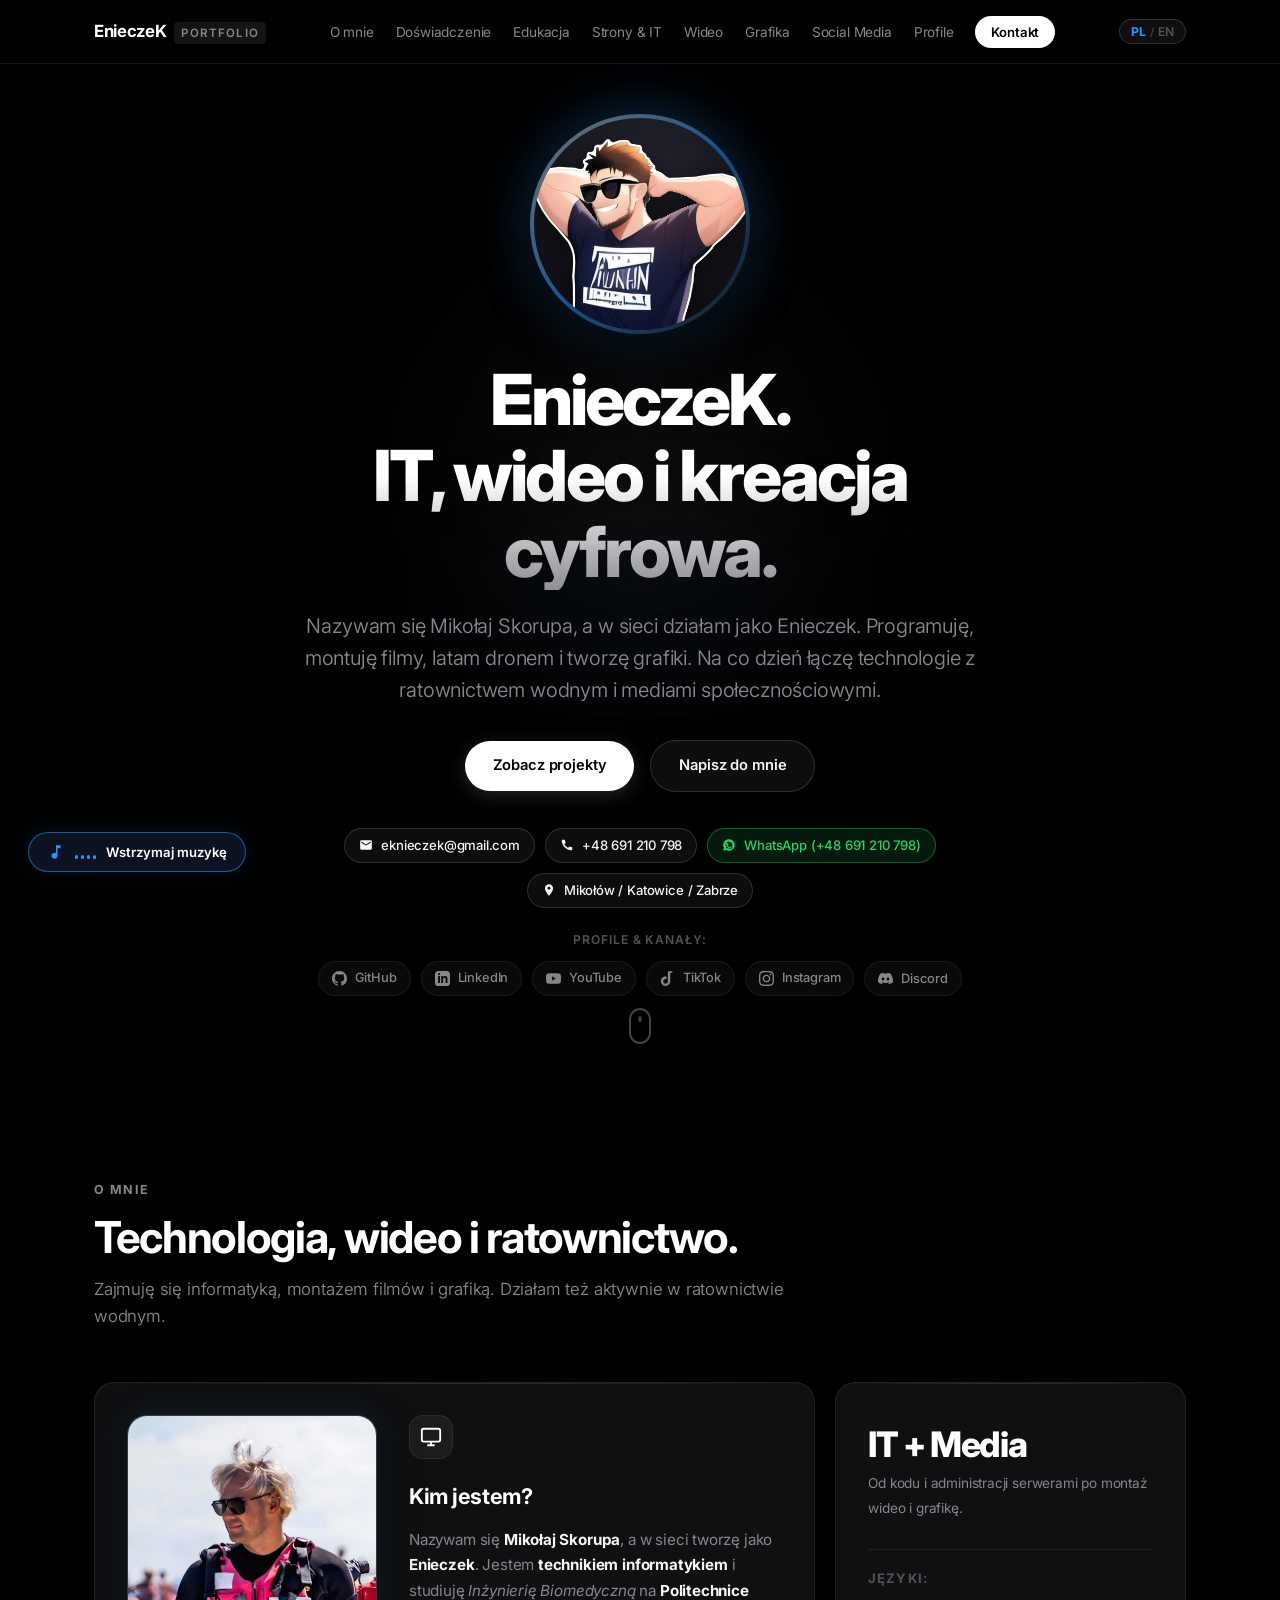
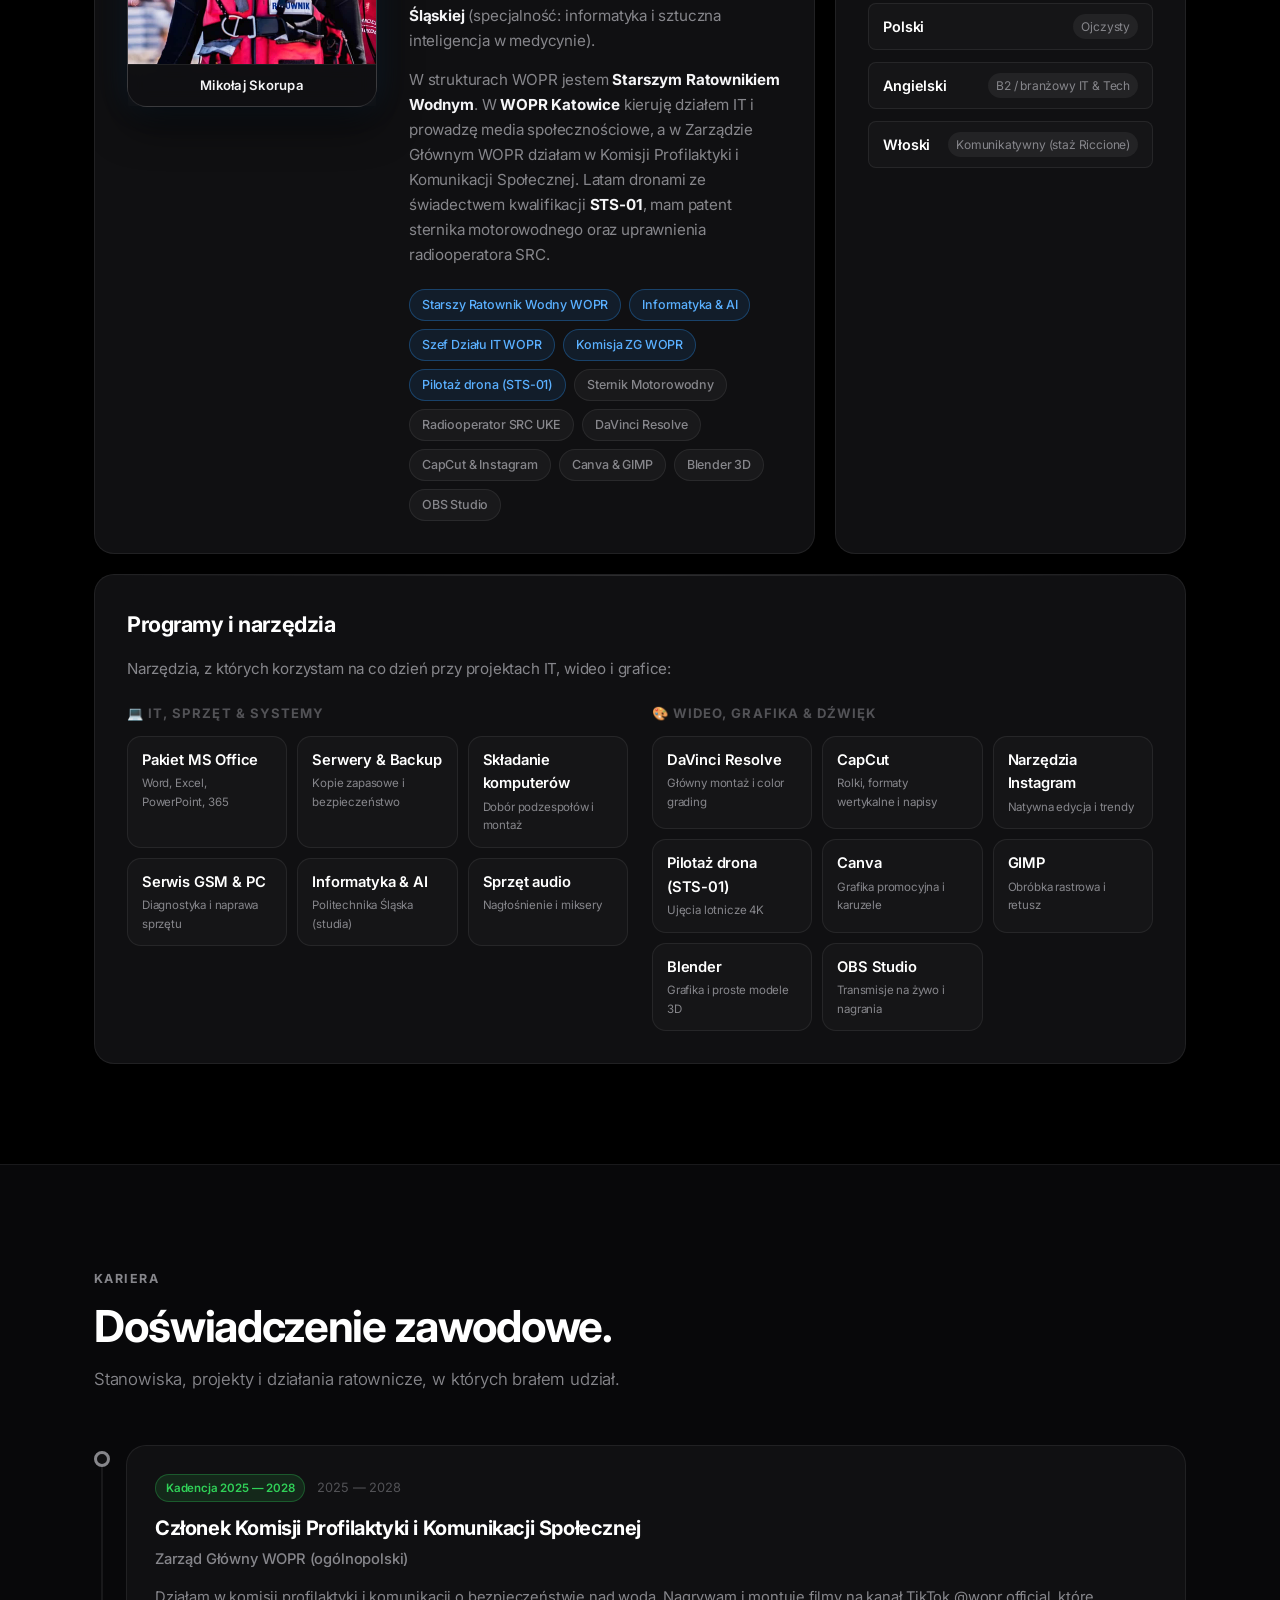
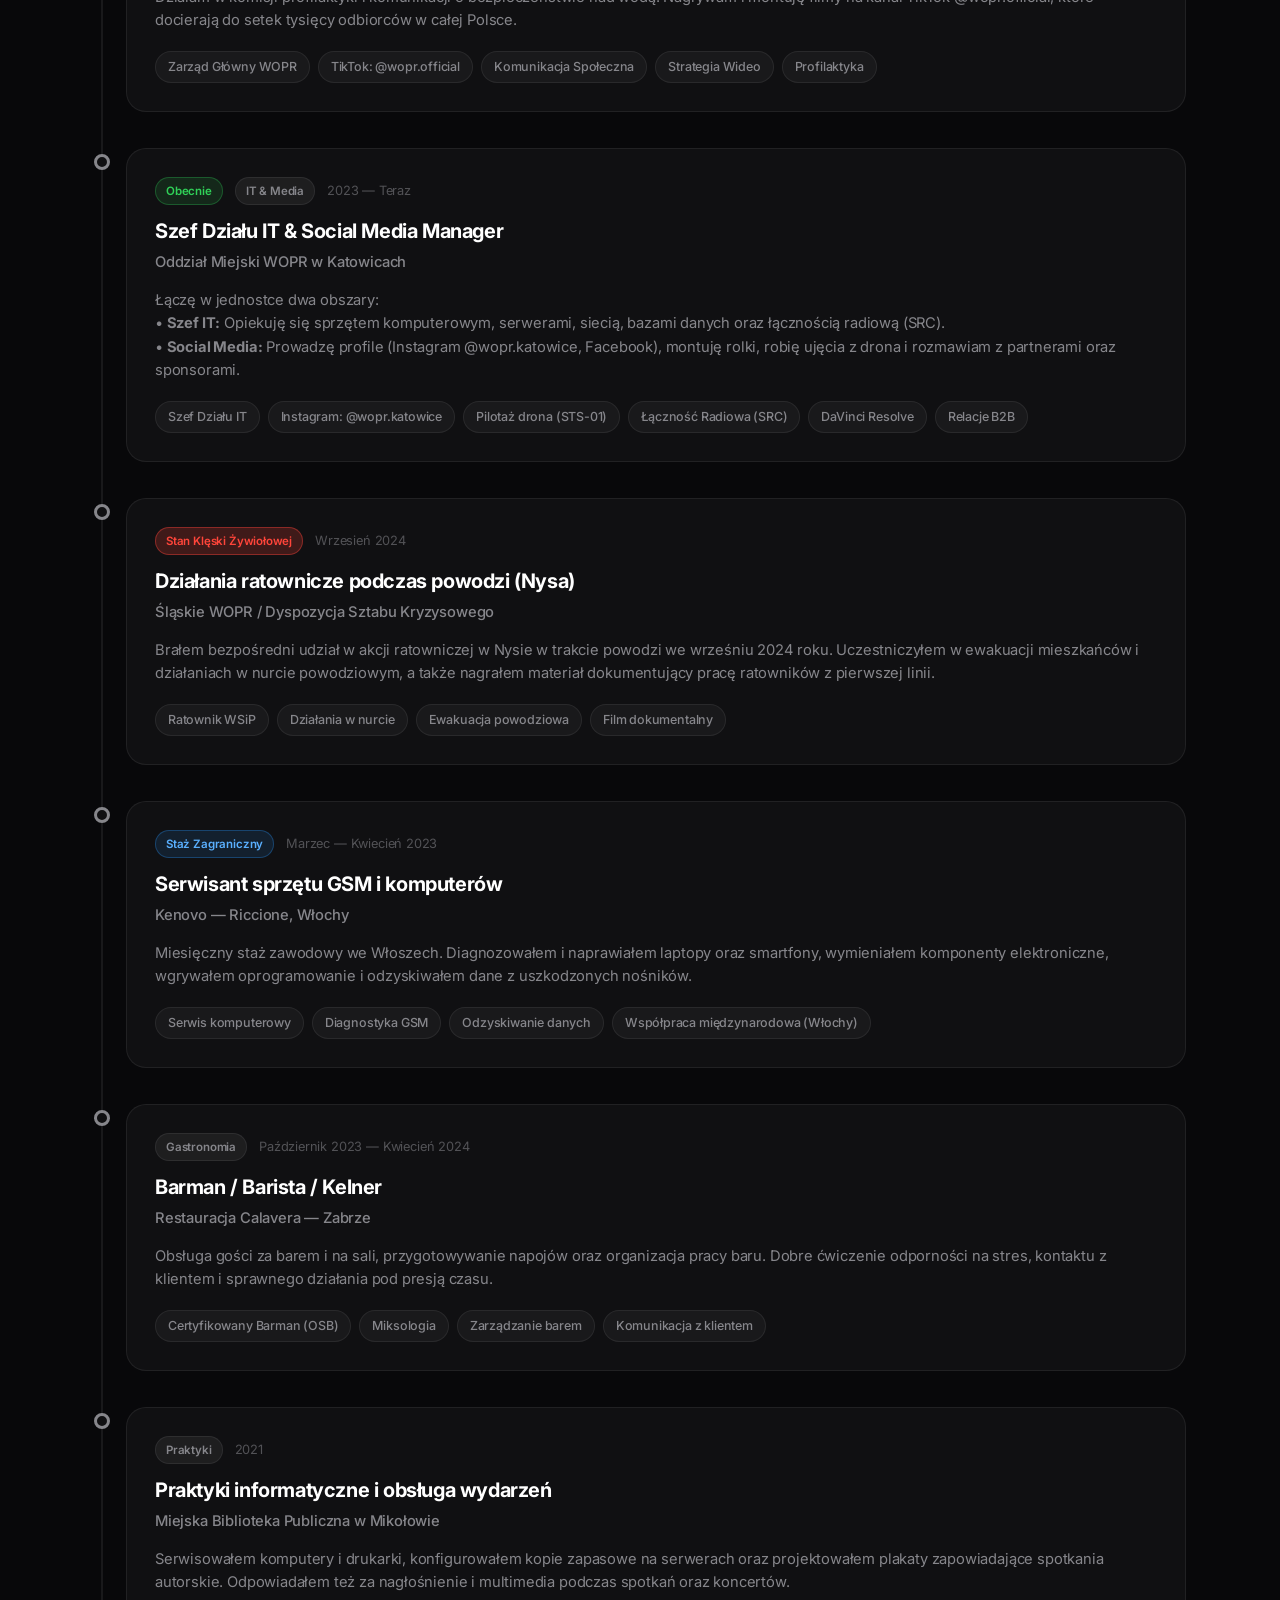
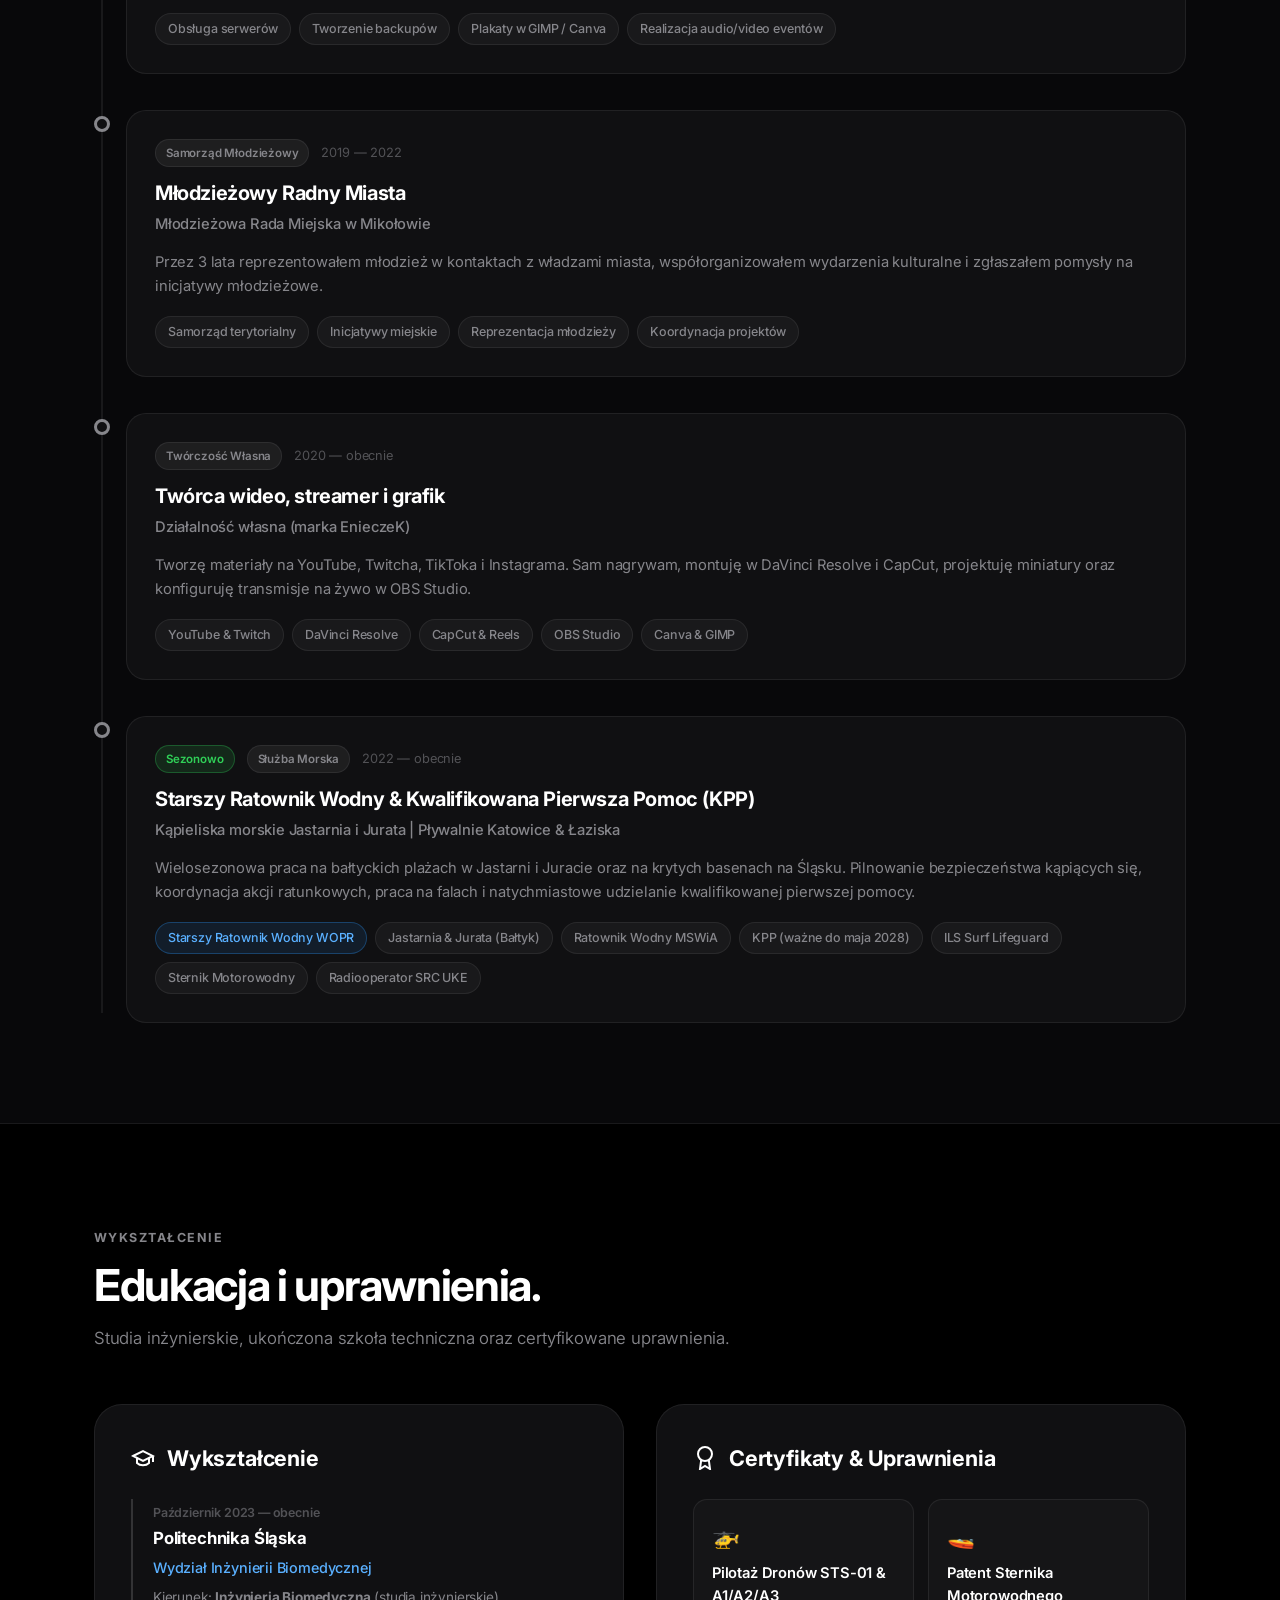
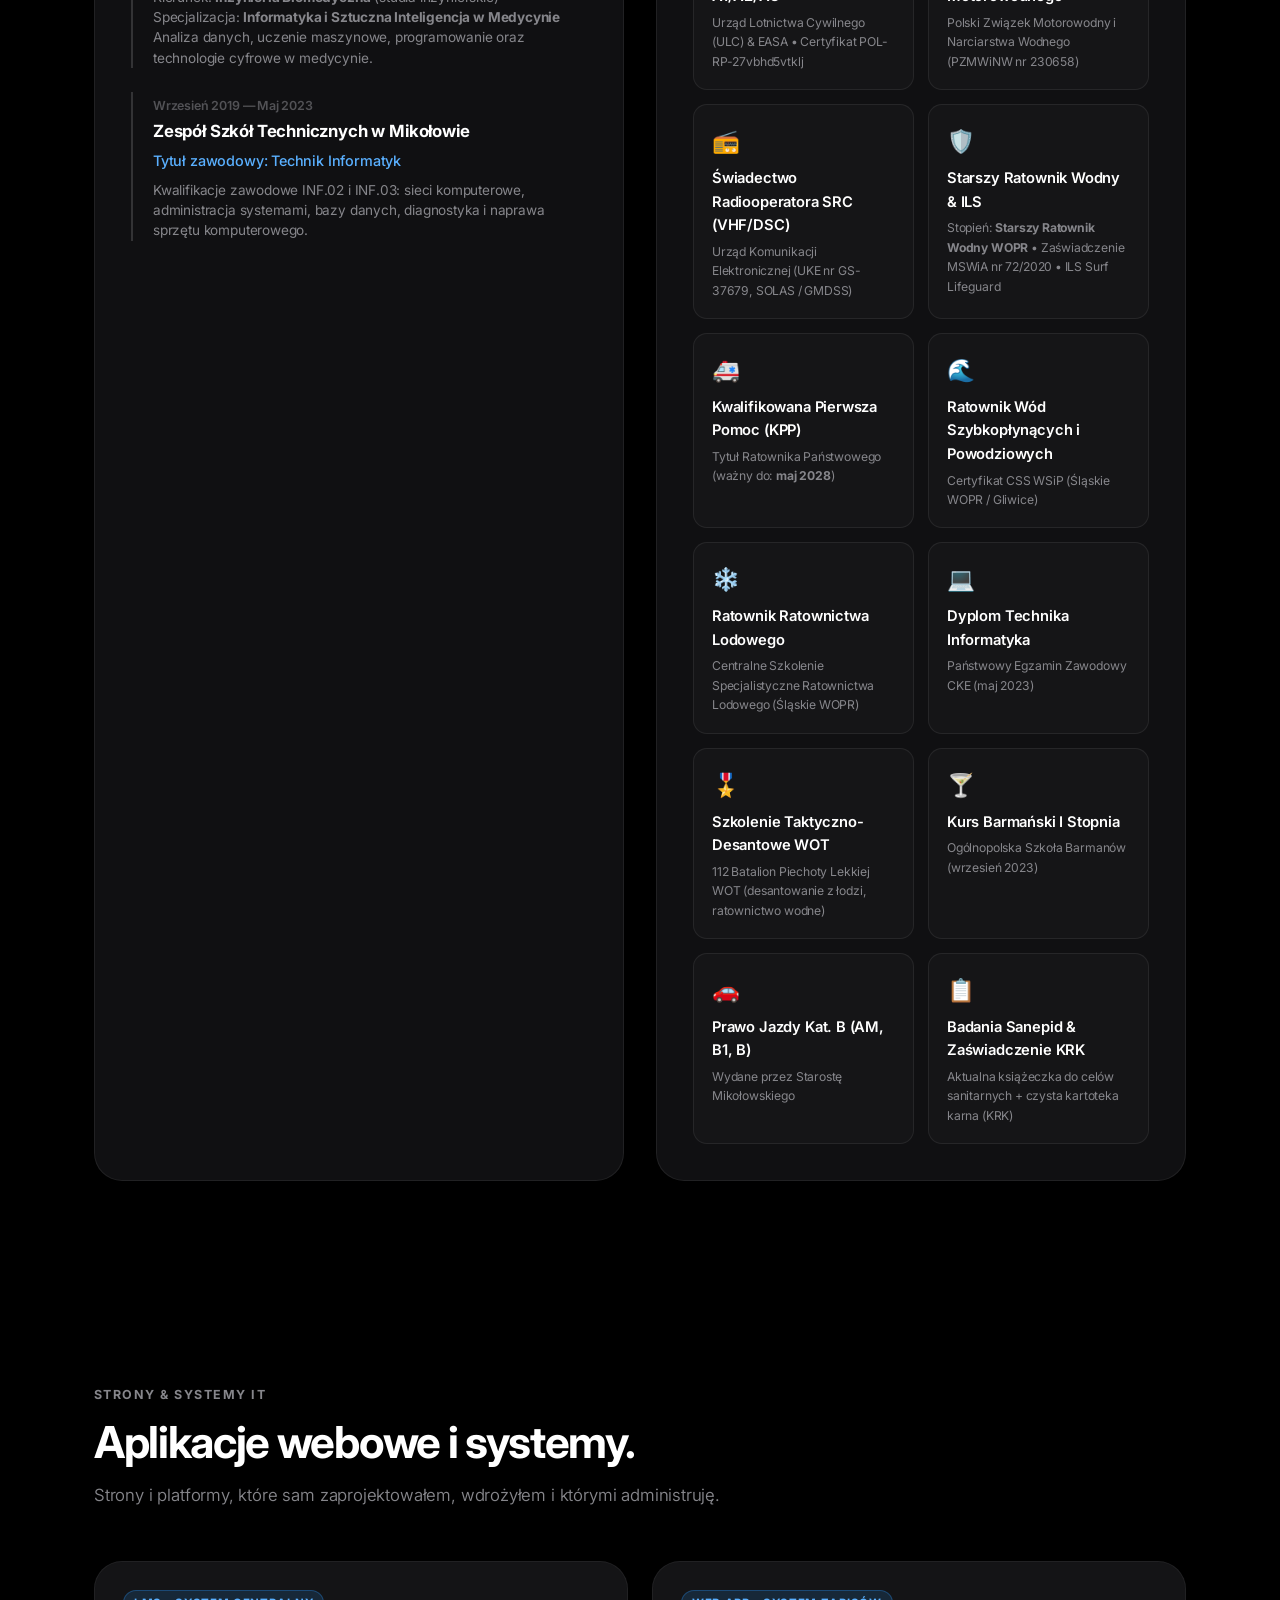
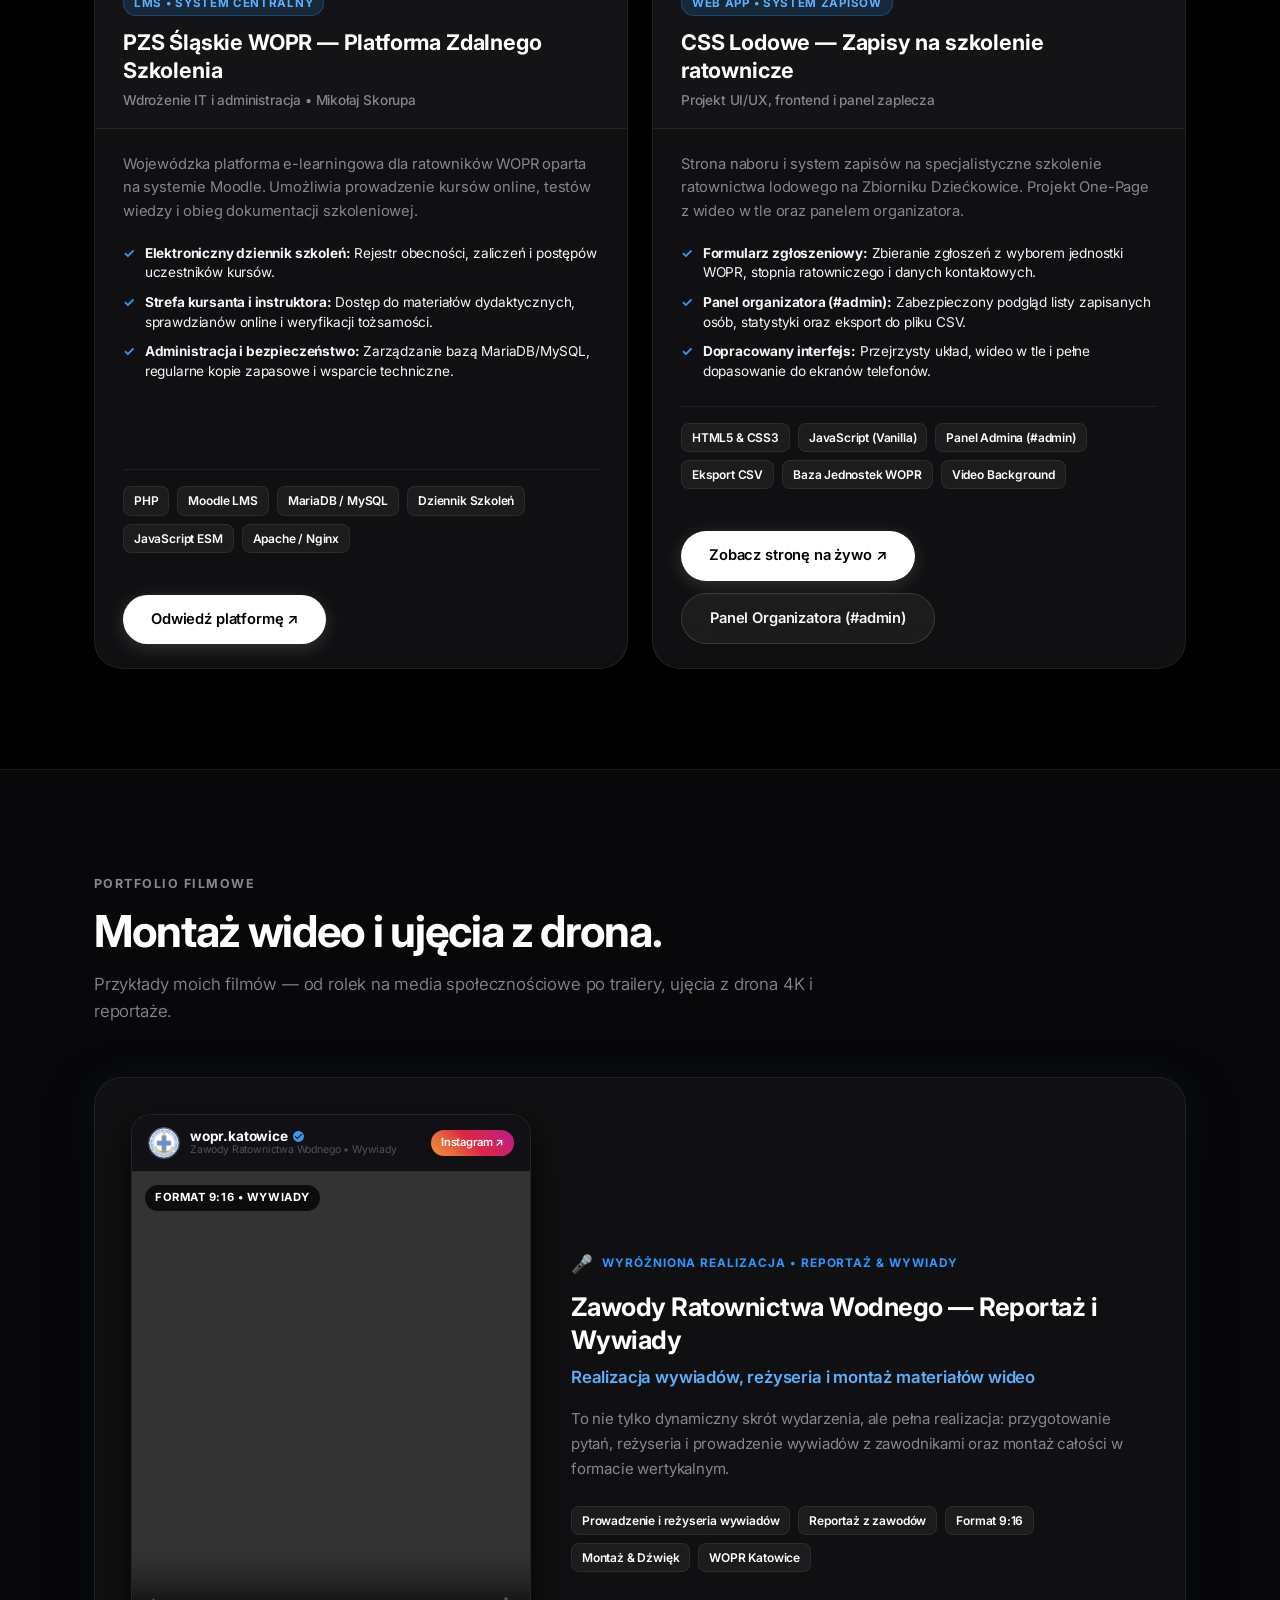
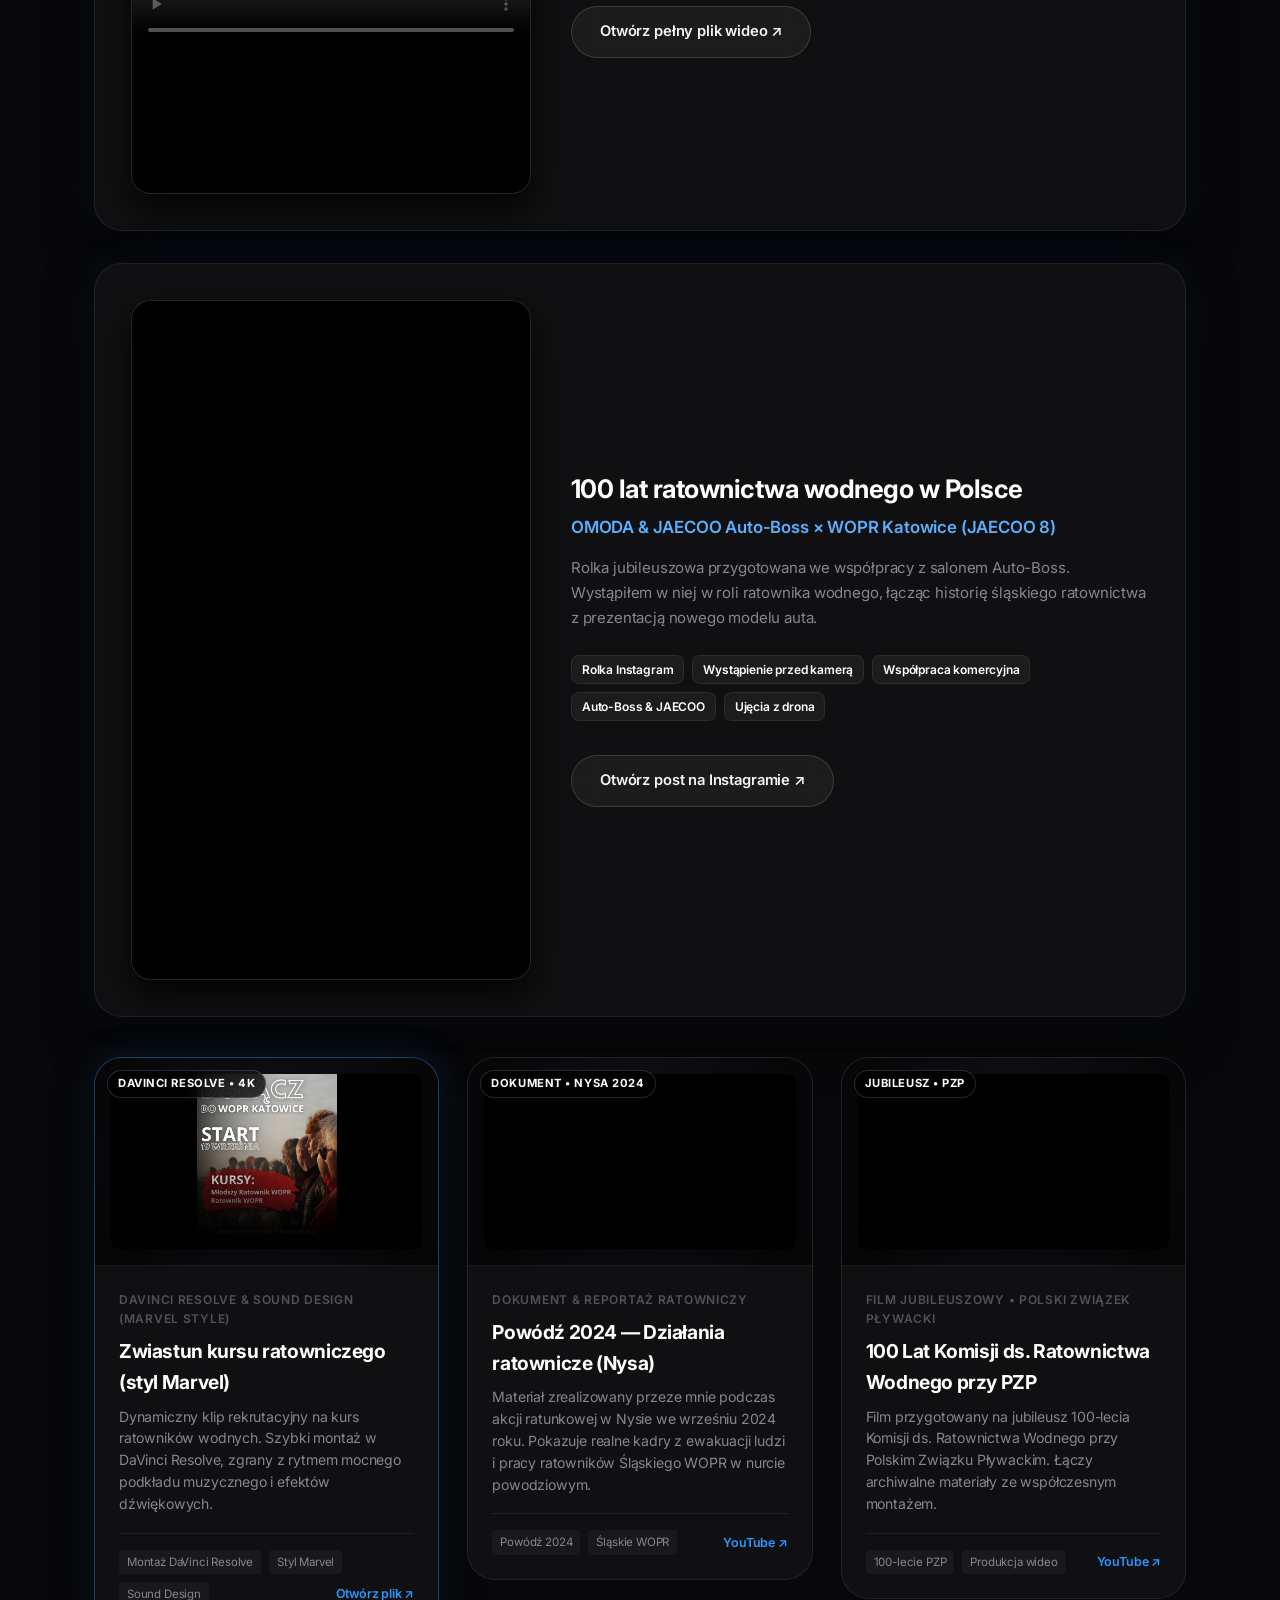
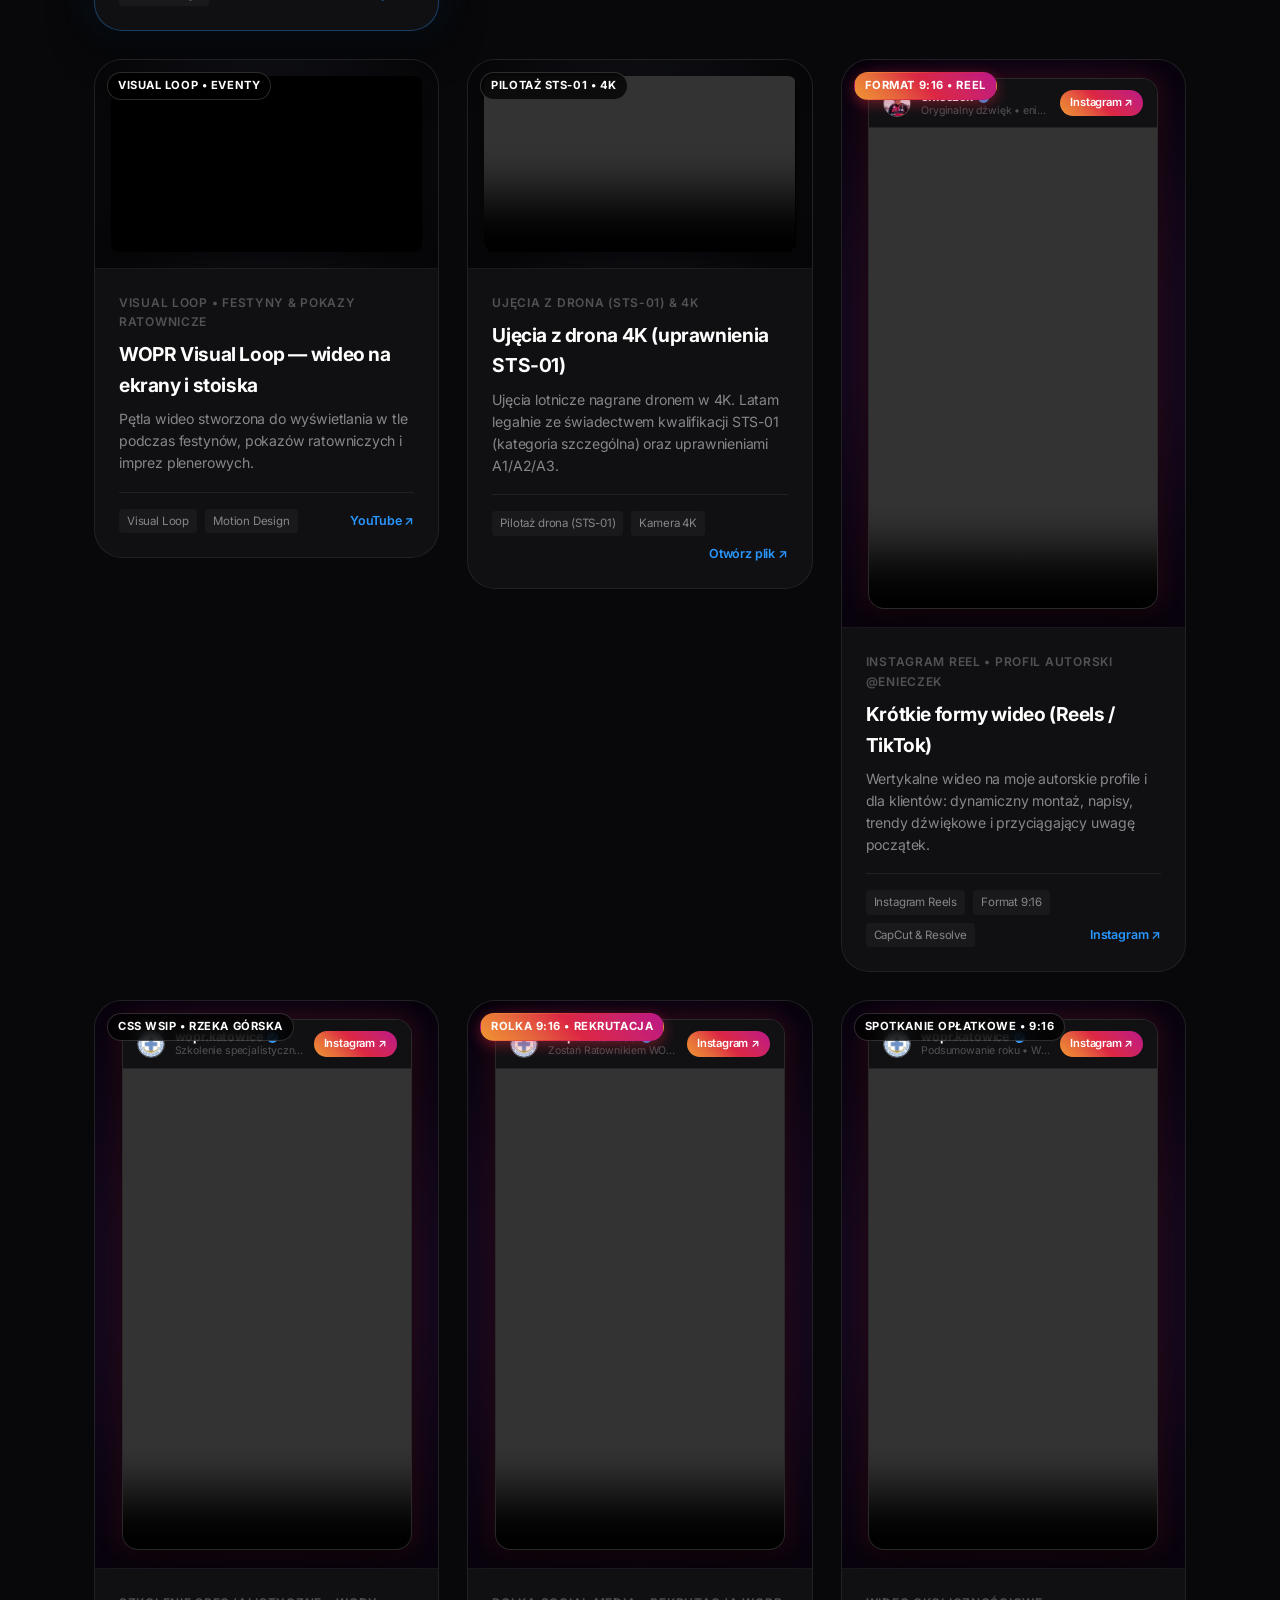
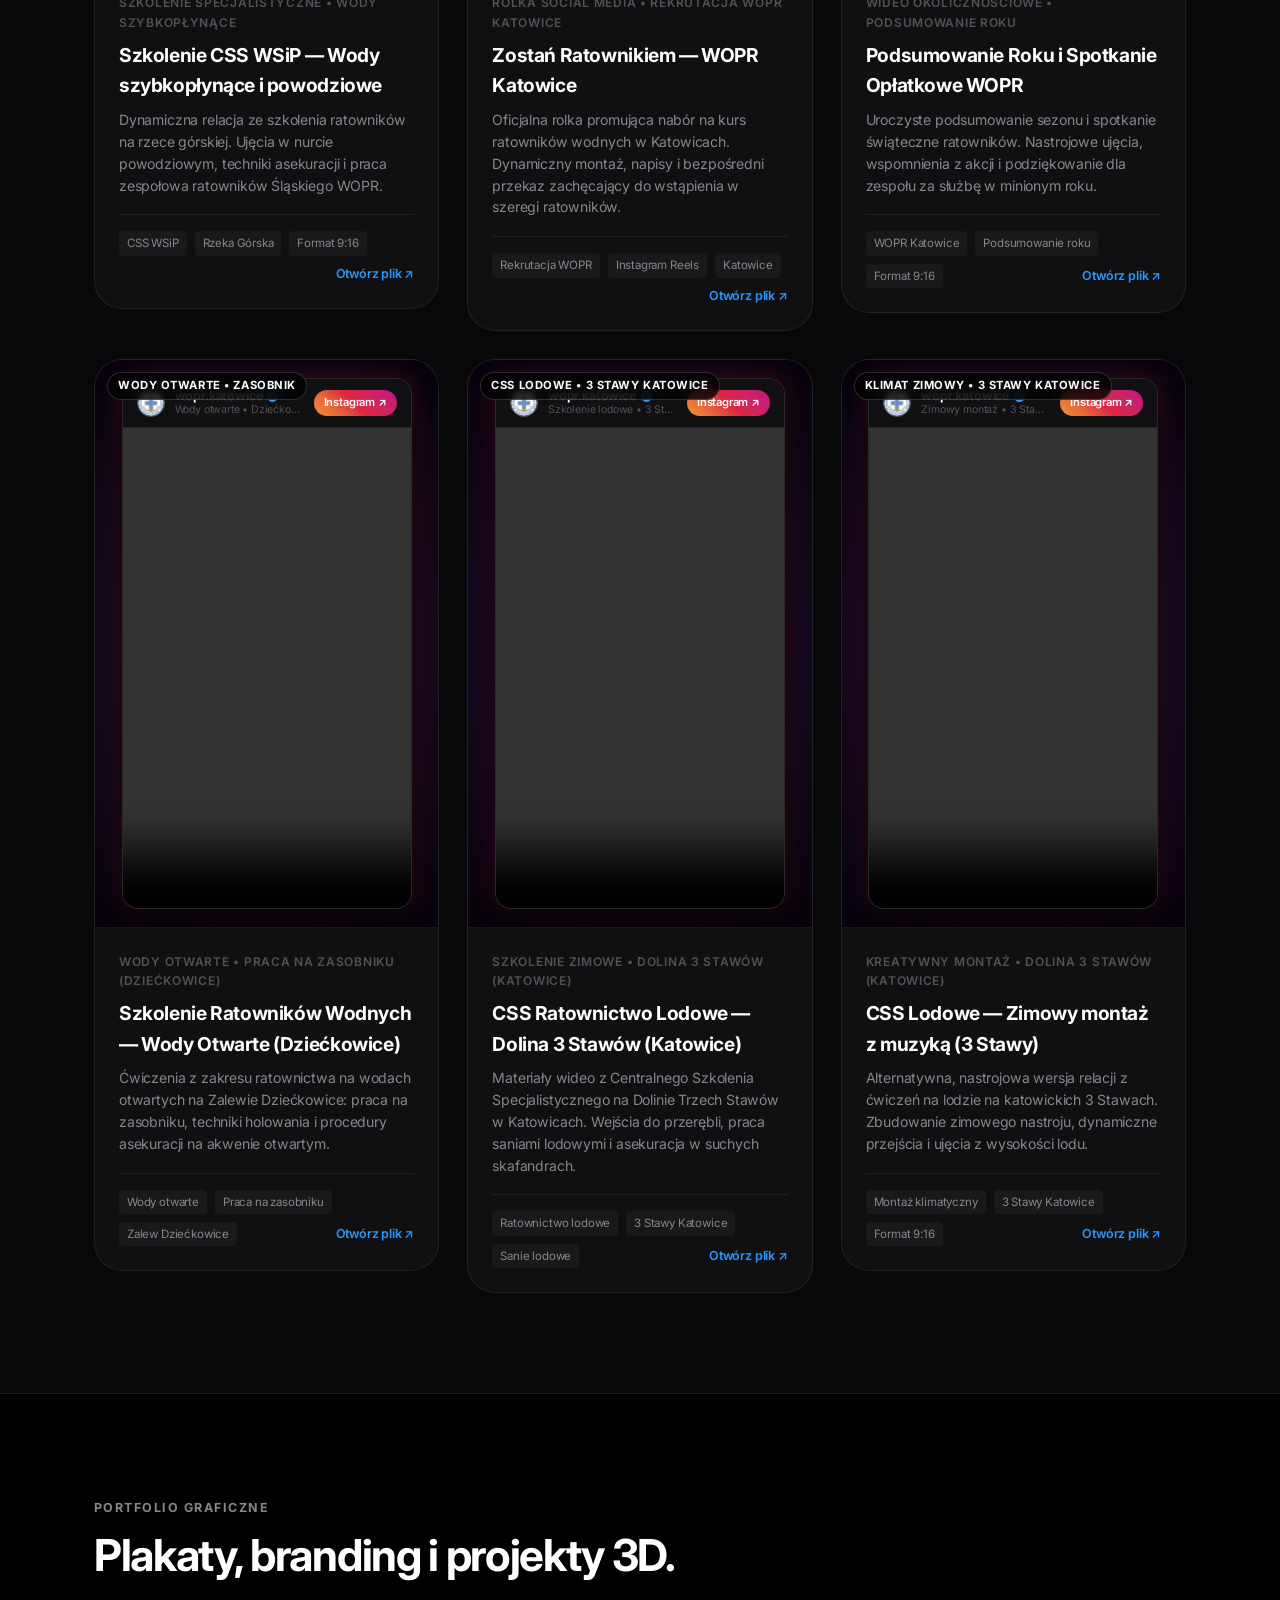
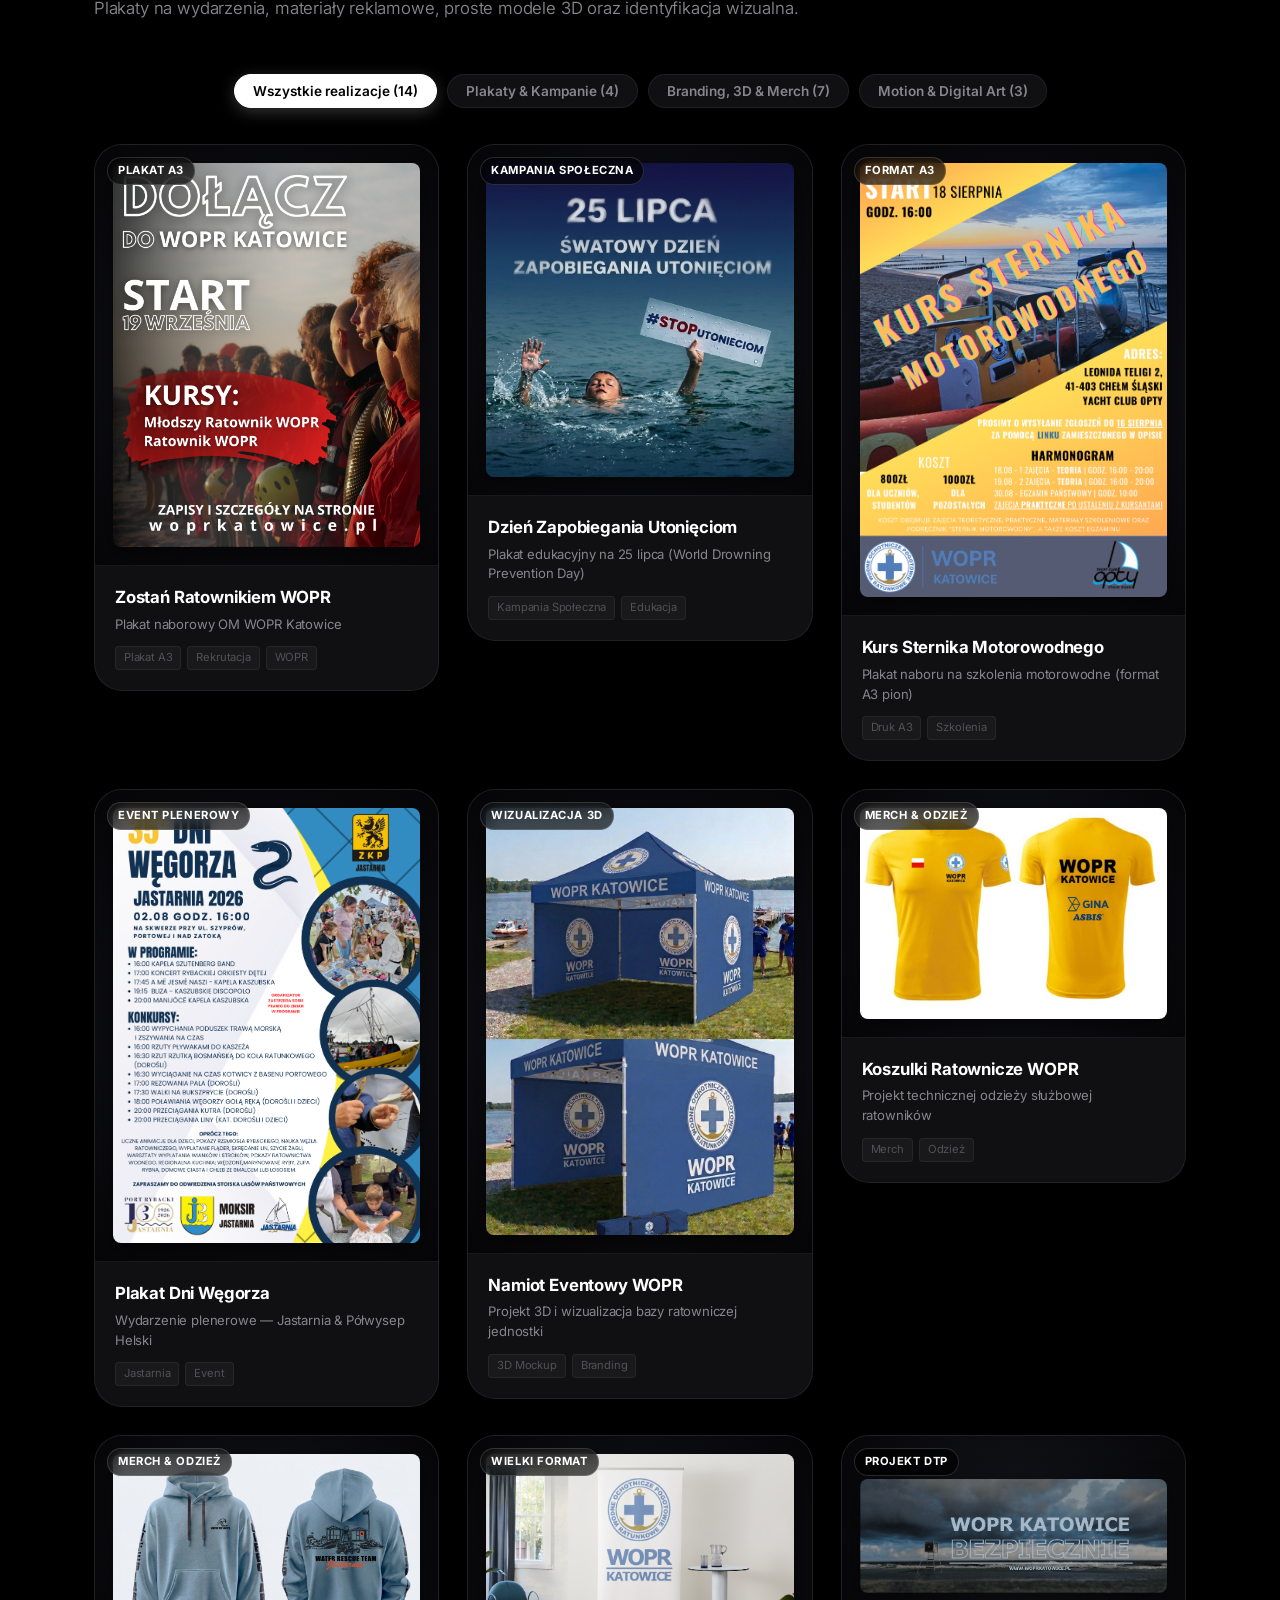
==== commit 7e09f3d1: "fix: update new video reels to WOPR Katowice Instagram simulation frame and correct locations for 3 " ====
--- a/index.html
+++ b/index.html
@@ -879,12 +879,22 @@
 
         <!-- Featured Video 1: Zawody Ratownictwa Wodnego — Wywiady i Reżyseria (zawodyWywiad) -->
         <div class="featured-reel-showcase reveal-fade" id="featuredZawodyWywiad" style="margin-bottom: 32px;">
-          <div class="featured-reel-player-box">
-            <span class="video-badge" style="position: absolute; top: 14px; left: 14px; z-index: 5;">Format 9:16 • Wywiady</span>
-            <video class="vertical-reel-player" controls preload="metadata" playsinline style="width: 100%; height: 100%; object-fit: cover; background: #000;">
-              <source src="zawody_wywiad_web.mp4" type="video/mp4">
-              Twoja przeglądarka nie obsługuje tagu wideo.
-            </video>
+          <div class="featured-reel-player-box" style="display: flex; flex-direction: column;">
+            <div class="reel-header-bar" style="background: rgba(18, 18, 22, 0.98); border-bottom: 1px solid rgba(255, 255, 255, 0.12); padding: 12px 16px;">
+              <img src="img/wopr_avatar.png" alt="WOPR Katowice" class="reel-header-avatar" style="width: 32px; height: 32px;">
+              <div class="reel-header-info">
+                <span class="reel-author" style="font-size: 0.85rem;">wopr.katowice <svg class="verified-badge-mini" viewBox="0 0 24 24" fill="#3897f0"><path d="M12 2C6.48 2 2 6.48 2 12s4.48 10 10 10 10-4.48 10-10S17.52 2 12 2zm-2 15l-5-5 1.41-1.41L10 14.17l7.59-7.59L19 8l-9 9z"/></svg></span>
+                <span class="reel-sound">Zawody Ratownictwa Wodnego • Wywiady</span>
+              </div>
+              <a href="https://www.instagram.com/wopr.katowice/" target="_blank" rel="noopener noreferrer" class="reel-follow-pill">Instagram ↗</a>
+            </div>
+            <div style="flex: 1; min-height: 0; background: #000; position: relative;">
+              <span class="video-badge" style="position: absolute; top: 12px; left: 12px; z-index: 5;">Format 9:16 • Wywiady</span>
+              <video class="vertical-reel-player" controls preload="metadata" playsinline style="width: 100%; height: 100%; object-fit: cover; background: #000;">
+                <source src="zawody_wywiad_web.mp4" type="video/mp4">
+                Twoja przeglądarka nie obsługuje tagu wideo.
+              </video>
+            </div>
           </div>
 
           <div class="featured-reel-details">
@@ -1120,12 +1130,12 @@
               <span class="video-badge">CSS WSiP • Rzeka Górska</span>
               <div class="reel-phone-mockup">
                 <div class="reel-header-bar">
-                  <img src="profilowe.jpg" alt="WOPR Katowice" class="reel-header-avatar">
+                  <img src="img/wopr_avatar.png" alt="WOPR Katowice" class="reel-header-avatar">
                   <div class="reel-header-info">
                     <span class="reel-author">wopr.katowice <svg class="verified-badge-mini" viewBox="0 0 24 24" fill="#3897f0"><path d="M12 2C6.48 2 2 6.48 2 12s4.48 10 10 10 10-4.48 10-10S17.52 2 12 2zm-2 15l-5-5 1.41-1.41L10 14.17l7.59-7.59L19 8l-9 9z"/></svg></span>
                     <span class="reel-sound">Szkolenie specjalistyczne • WSiP</span>
                   </div>
-                  <span class="reel-follow-pill">Format 9:16</span>
+                  <a href="https://www.instagram.com/wopr.katowice/" target="_blank" rel="noopener noreferrer" class="reel-follow-pill" title="Profil Instagram @wopr.katowice">Instagram ↗</a>
                 </div>
                 <video class="vertical-reel-player" controls preload="metadata" playsinline>
                   <source src="video_wsip_powodz_web.mp4" type="video/mp4">
@@ -1154,12 +1164,12 @@
               <span class="video-badge ig-badge">Rolka 9:16 • Rekrutacja</span>
               <div class="reel-phone-mockup">
                 <div class="reel-header-bar">
-                  <img src="profilowe.jpg" alt="WOPR Katowice" class="reel-header-avatar">
+                  <img src="img/wopr_avatar.png" alt="WOPR Katowice" class="reel-header-avatar">
                   <div class="reel-header-info">
                     <span class="reel-author">wopr.katowice <svg class="verified-badge-mini" viewBox="0 0 24 24" fill="#3897f0"><path d="M12 2C6.48 2 2 6.48 2 12s4.48 10 10 10 10-4.48 10-10S17.52 2 12 2zm-2 15l-5-5 1.41-1.41L10 14.17l7.59-7.59L19 8l-9 9z"/></svg></span>
                     <span class="reel-sound">Zostań Ratownikiem WOPR</span>
                   </div>
-                  <span class="reel-follow-pill">Reel ↗</span>
+                  <a href="https://www.instagram.com/wopr.katowice/" target="_blank" rel="noopener noreferrer" class="reel-follow-pill" title="Profil Instagram @wopr.katowice">Instagram ↗</a>
                 </div>
                 <video class="vertical-reel-player" controls preload="metadata" playsinline>
                   <source src="video_rekrutacja_wopr_web.mp4" type="video/mp4">
@@ -1188,12 +1198,12 @@
               <span class="video-badge">Spotkanie Opłatkowe • 9:16</span>
               <div class="reel-phone-mockup">
                 <div class="reel-header-bar">
-                  <img src="profilowe.jpg" alt="WOPR Katowice" class="reel-header-avatar">
+                  <img src="img/wopr_avatar.png" alt="WOPR Katowice" class="reel-header-avatar">
                   <div class="reel-header-info">
                     <span class="reel-author">wopr.katowice <svg class="verified-badge-mini" viewBox="0 0 24 24" fill="#3897f0"><path d="M12 2C6.48 2 2 6.48 2 12s4.48 10 10 10 10-4.48 10-10S17.52 2 12 2zm-2 15l-5-5 1.41-1.41L10 14.17l7.59-7.59L19 8l-9 9z"/></svg></span>
                     <span class="reel-sound">Podsumowanie roku • WOPR</span>
                   </div>
-                  <span class="reel-follow-pill">Format 9:16</span>
+                  <a href="https://www.instagram.com/wopr.katowice/" target="_blank" rel="noopener noreferrer" class="reel-follow-pill" title="Profil Instagram @wopr.katowice">Instagram ↗</a>
                 </div>
                 <video class="vertical-reel-player" controls preload="metadata" playsinline>
                   <source src="spotkanie_oplatowe_web.mp4" type="video/mp4">
@@ -1216,18 +1226,18 @@
             </div>
           </article>
 
-          <!-- Video Card 10: Kulisy Szkolenia Ratowników Wodnych (Basen) -->
+          <!-- Video Card 10: Szkolenie Ratowników Wodnych (Wody Otwarte - Dziećkowice - Praca na zasobniku) -->
           <article class="project-card video-card reveal-fade">
             <div class="video-preview-wrap vertical-preview-wrap">
-              <span class="video-badge">Kurs WOPR • Trening</span>
+              <span class="video-badge">Wody Otwarte • Zasobnik</span>
               <div class="reel-phone-mockup">
                 <div class="reel-header-bar">
-                  <img src="profilowe.jpg" alt="WOPR Katowice" class="reel-header-avatar">
+                  <img src="img/wopr_avatar.png" alt="WOPR Katowice" class="reel-header-avatar">
                   <div class="reel-header-info">
                     <span class="reel-author">wopr.katowice <svg class="verified-badge-mini" viewBox="0 0 24 24" fill="#3897f0"><path d="M12 2C6.48 2 2 6.48 2 12s4.48 10 10 10 10-4.48 10-10S17.52 2 12 2zm-2 15l-5-5 1.41-1.41L10 14.17l7.59-7.59L19 8l-9 9z"/></svg></span>
-                    <span class="reel-sound">Trening ratowników • Basen</span>
+                    <span class="reel-sound">Wody otwarte • Dziećkowice (Zasobnik)</span>
                   </div>
-                  <span class="reel-follow-pill">Format 9:16</span>
+                  <a href="https://www.instagram.com/wopr.katowice/" target="_blank" rel="noopener noreferrer" class="reel-follow-pill" title="Profil Instagram @wopr.katowice">Instagram ↗</a>
                 </div>
                 <video class="vertical-reel-player" controls preload="metadata" playsinline>
                   <source src="video_kurs_wopr_web.mp4" type="video/mp4">
@@ -1236,32 +1246,32 @@
               </div>
             </div>
             <div class="project-content">
-              <span class="project-category">Trening Basenowy • Szkolenie Praktyczne</span>
-              <h3 class="project-title" data-i18n="vidKursTitle">Kulisy Szkolenia Ratowników Wodnych</h3>
+              <span class="project-category">Wody Otwarte • Praca na Zasobniku (Dziećkowice)</span>
+              <h3 class="project-title" data-i18n="vidKursTitle">Szkolenie Ratowników Wodnych — Wody Otwarte (Dziećkowice)</h3>
               <p class="project-desc" data-i18n="vidKursDesc">
-                Kadry z intensywnych ćwiczeń na basenie: techniki holowania, skoki ratunkowe i procedury kwalifikacji. Szybki montaż zsynchronizowany z dynamicznym podkładem dźwiękowym.
+                Ćwiczenia z zakresu ratownictwa na wodach otwartych na Zalewie Dziećkowice: praca na zasobniku, techniki holowania i procedury asekuracji na akwenie otwartym.
               </p>
               <div class="project-footer">
-                <span class="project-tag">Trening basenowy</span>
-                <span class="project-tag">Techniki ratownicze</span>
-                <span class="project-tag">Format 9:16</span>
+                <span class="project-tag">Wody otwarte</span>
+                <span class="project-tag">Praca na zasobniku</span>
+                <span class="project-tag">Zalew Dziećkowice</span>
                 <a href="video_kurs_wopr_web.mp4" target="_blank" class="project-link-active" data-i18n="vidOpenBtn">Otwórz plik ↗</a>
               </div>
             </div>
           </article>
 
-          <!-- Video Card 11: CSS Ratownictwo Lodowe (Dziećkowice) -->
+          <!-- Video Card 11: CSS Ratownictwo Lodowe (Dolina 3 Stawów Katowice) -->
           <article class="project-card video-card reveal-fade">
             <div class="video-preview-wrap vertical-preview-wrap">
-              <span class="video-badge">CSS Lodowe • Zima</span>
+              <span class="video-badge">CSS Lodowe • 3 Stawy Katowice</span>
               <div class="reel-phone-mockup">
                 <div class="reel-header-bar">
-                  <img src="profilowe.jpg" alt="WOPR Katowice" class="reel-header-avatar">
+                  <img src="img/wopr_avatar.png" alt="WOPR Katowice" class="reel-header-avatar">
                   <div class="reel-header-info">
                     <span class="reel-author">wopr.katowice <svg class="verified-badge-mini" viewBox="0 0 24 24" fill="#3897f0"><path d="M12 2C6.48 2 2 6.48 2 12s4.48 10 10 10 10-4.48 10-10S17.52 2 12 2zm-2 15l-5-5 1.41-1.41L10 14.17l7.59-7.59L19 8l-9 9z"/></svg></span>
-                    <span class="reel-sound">Centralne Szkolenie • Lód</span>
+                    <span class="reel-sound">Szkolenie lodowe • 3 Stawy Katowice</span>
                   </div>
-                  <span class="reel-follow-pill">Format 9:16</span>
+                  <a href="https://www.instagram.com/wopr.katowice/" target="_blank" rel="noopener noreferrer" class="reel-follow-pill" title="Profil Instagram @wopr.katowice">Instagram ↗</a>
                 </div>
                 <video class="vertical-reel-player" controls preload="metadata" playsinline>
                   <source src="css_lodowe_web.mp4" type="video/mp4">
@@ -1270,32 +1280,32 @@
               </div>
             </div>
             <div class="project-content">
-              <span class="project-category">Szkolenie Zimowe • Zalew Dziećkowice</span>
-              <h3 class="project-title" data-i18n="vidLodoweTitle">CSS Ratownictwo Lodowe — Dziećkowice</h3>
+              <span class="project-category">Szkolenie Zimowe • Dolina 3 Stawów (Katowice)</span>
+              <h3 class="project-title" data-i18n="vidLodoweTitle">CSS Ratownictwo Lodowe — Dolina 3 Stawów (Katowice)</h3>
               <p class="project-desc" data-i18n="vidLodoweDesc">
-                Materiały wideo z Centralnego Szkolenia Specjalistycznego na zamarzniętym akwenie. Wejścia do przerębli, praca saniami lodowymi i asekuracja w suchych skafandrach.
+                Materiały wideo z Centralnego Szkolenia Specjalistycznego na Dolinie Trzech Stawów w Katowicach. Wejścia do przerębli, praca saniami lodowymi i asekuracja w suchych skafandrach.
               </p>
               <div class="project-footer">
                 <span class="project-tag">Ratownictwo lodowe</span>
+                <span class="project-tag">3 Stawy Katowice</span>
                 <span class="project-tag">Sanie lodowe</span>
-                <span class="project-tag">Format 9:16</span>
                 <a href="css_lodowe_web.mp4" target="_blank" class="project-link-active" data-i18n="vidOpenBtn">Otwórz plik ↗</a>
               </div>
             </div>
           </article>
 
-          <!-- Video Card 12: CSS Lodowe — Zimowy montaż z muzyką -->
+          <!-- Video Card 12: CSS Lodowe — Zimowy montaż z muzyką (3 Stawy Katowice) -->
           <article class="project-card video-card reveal-fade">
             <div class="video-preview-wrap vertical-preview-wrap">
-              <span class="video-badge">Klimat Zimowy • Dziećkowice</span>
+              <span class="video-badge">Klimat Zimowy • 3 Stawy Katowice</span>
               <div class="reel-phone-mockup">
                 <div class="reel-header-bar">
-                  <img src="profilowe.jpg" alt="WOPR Katowice" class="reel-header-avatar">
+                  <img src="img/wopr_avatar.png" alt="WOPR Katowice" class="reel-header-avatar">
                   <div class="reel-header-info">
                     <span class="reel-author">wopr.katowice <svg class="verified-badge-mini" viewBox="0 0 24 24" fill="#3897f0"><path d="M12 2C6.48 2 2 6.48 2 12s4.48 10 10 10 10-4.48 10-10S17.52 2 12 2zm-2 15l-5-5 1.41-1.41L10 14.17l7.59-7.59L19 8l-9 9z"/></svg></span>
-                    <span class="reel-sound">Zimowy montaż z muzyką</span>
+                    <span class="reel-sound">Zimowy montaż • 3 Stawy Katowice</span>
                   </div>
-                  <span class="reel-follow-pill">Format 9:16</span>
+                  <a href="https://www.instagram.com/wopr.katowice/" target="_blank" rel="noopener noreferrer" class="reel-follow-pill" title="Profil Instagram @wopr.katowice">Instagram ↗</a>
                 </div>
                 <video class="vertical-reel-player" controls preload="metadata" playsinline>
                   <source src="css_lodowe_kraina_lodu_web.mp4" type="video/mp4">
@@ -1304,14 +1314,14 @@
               </div>
             </div>
             <div class="project-content">
-              <span class="project-category">Kreatywny Montaż • Motyw Muzyczny</span>
-              <h3 class="project-title" data-i18n="vidKrainaTitle">CSS Lodowe — Zimowy montaż z muzyką</h3>
+              <span class="project-category">Kreatywny Montaż • Dolina 3 Stawów (Katowice)</span>
+              <h3 class="project-title" data-i18n="vidKrainaTitle">CSS Lodowe — Zimowy montaż z muzyką (3 Stawy)</h3>
               <p class="project-desc" data-i18n="vidKrainaDesc">
-                Alternatywna, nastrojowa wersja relacji z ćwiczeń na lodzie. Zbudowanie zimowego nastroju, dynamiczne przejścia i ujęcia z wysokości lodu.
+                Alternatywna, nastrojowa wersja relacji z ćwiczeń na lodzie na katowickich 3 Stawach. Zbudowanie zimowego nastroju, dynamiczne przejścia i ujęcia z wysokości lodu.
               </p>
               <div class="project-footer">
                 <span class="project-tag">Montaż klimatyczny</span>
-                <span class="project-tag">Ratownictwo lodowe</span>
+                <span class="project-tag">3 Stawy Katowice</span>
                 <span class="project-tag">Format 9:16</span>
                 <a href="css_lodowe_kraina_lodu_web.mp4" target="_blank" class="project-link-active" data-i18n="vidOpenBtn">Otwórz plik ↗</a>
               </div>
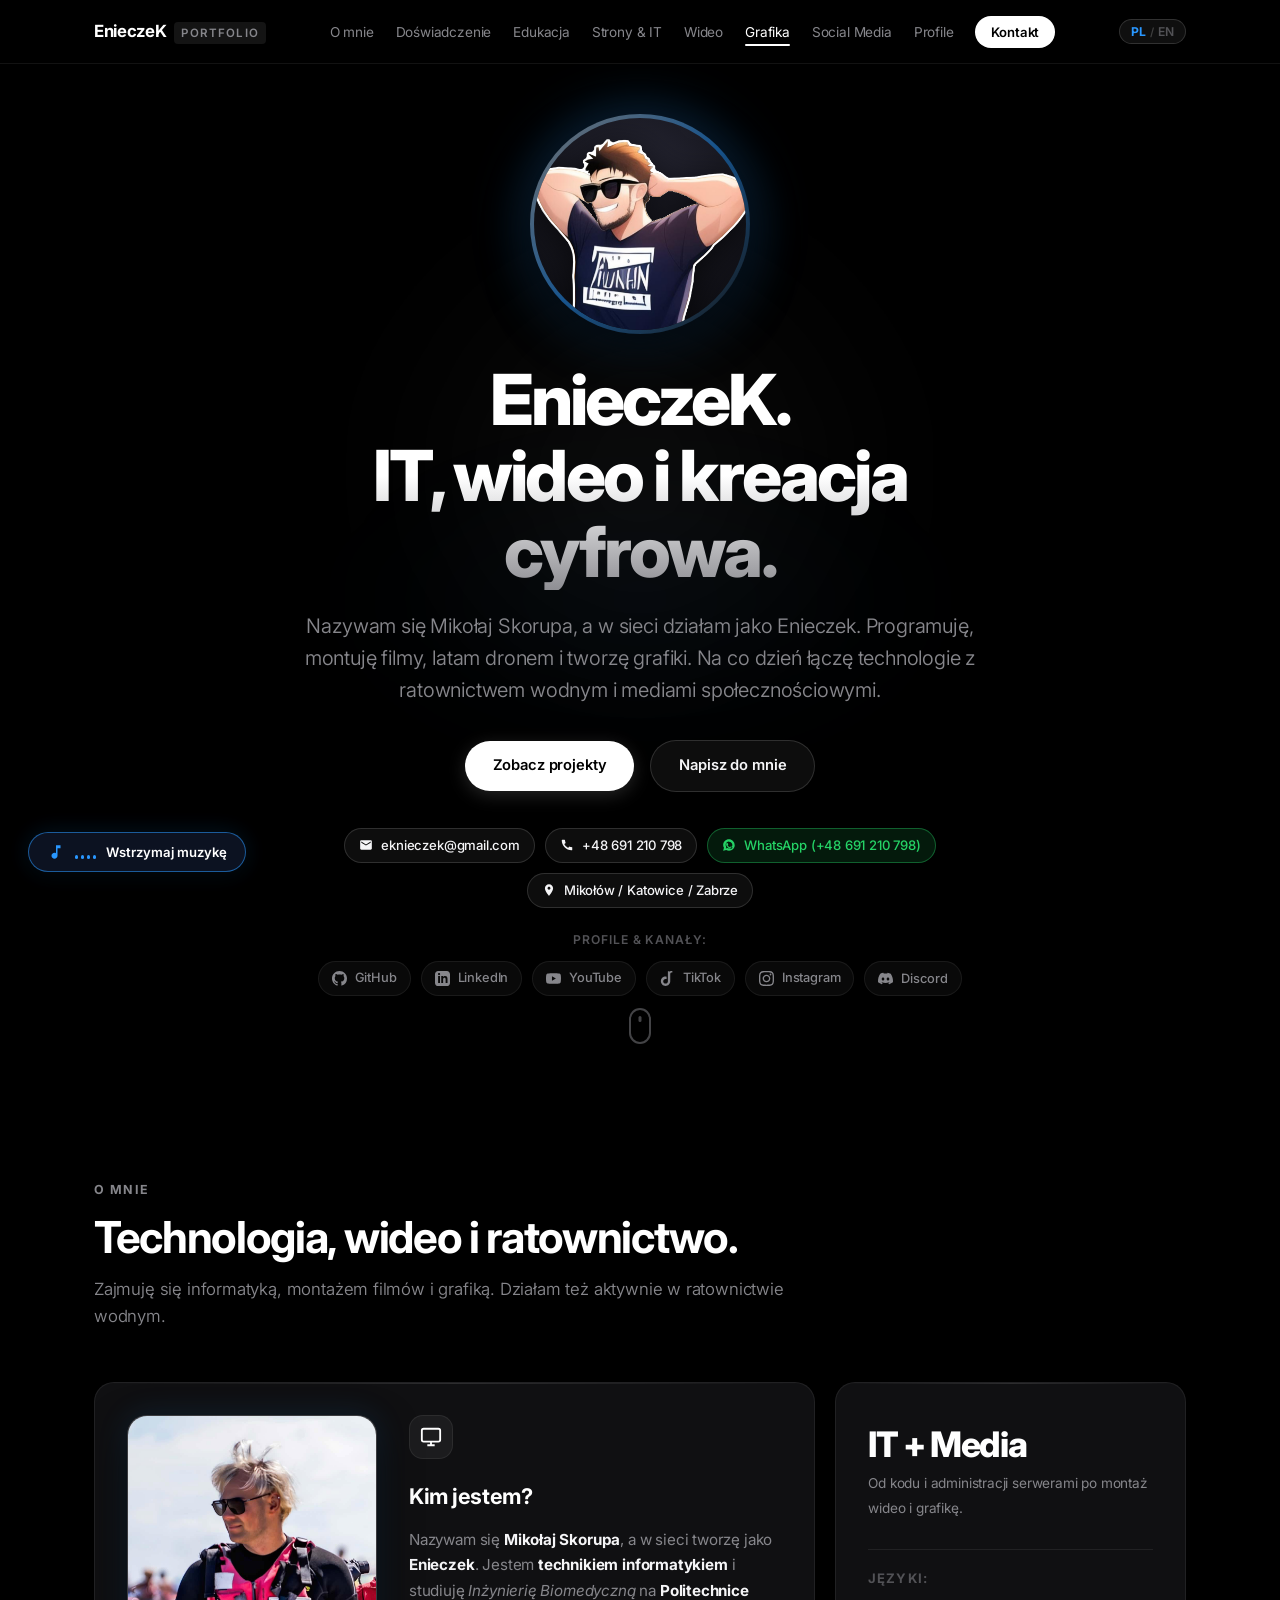
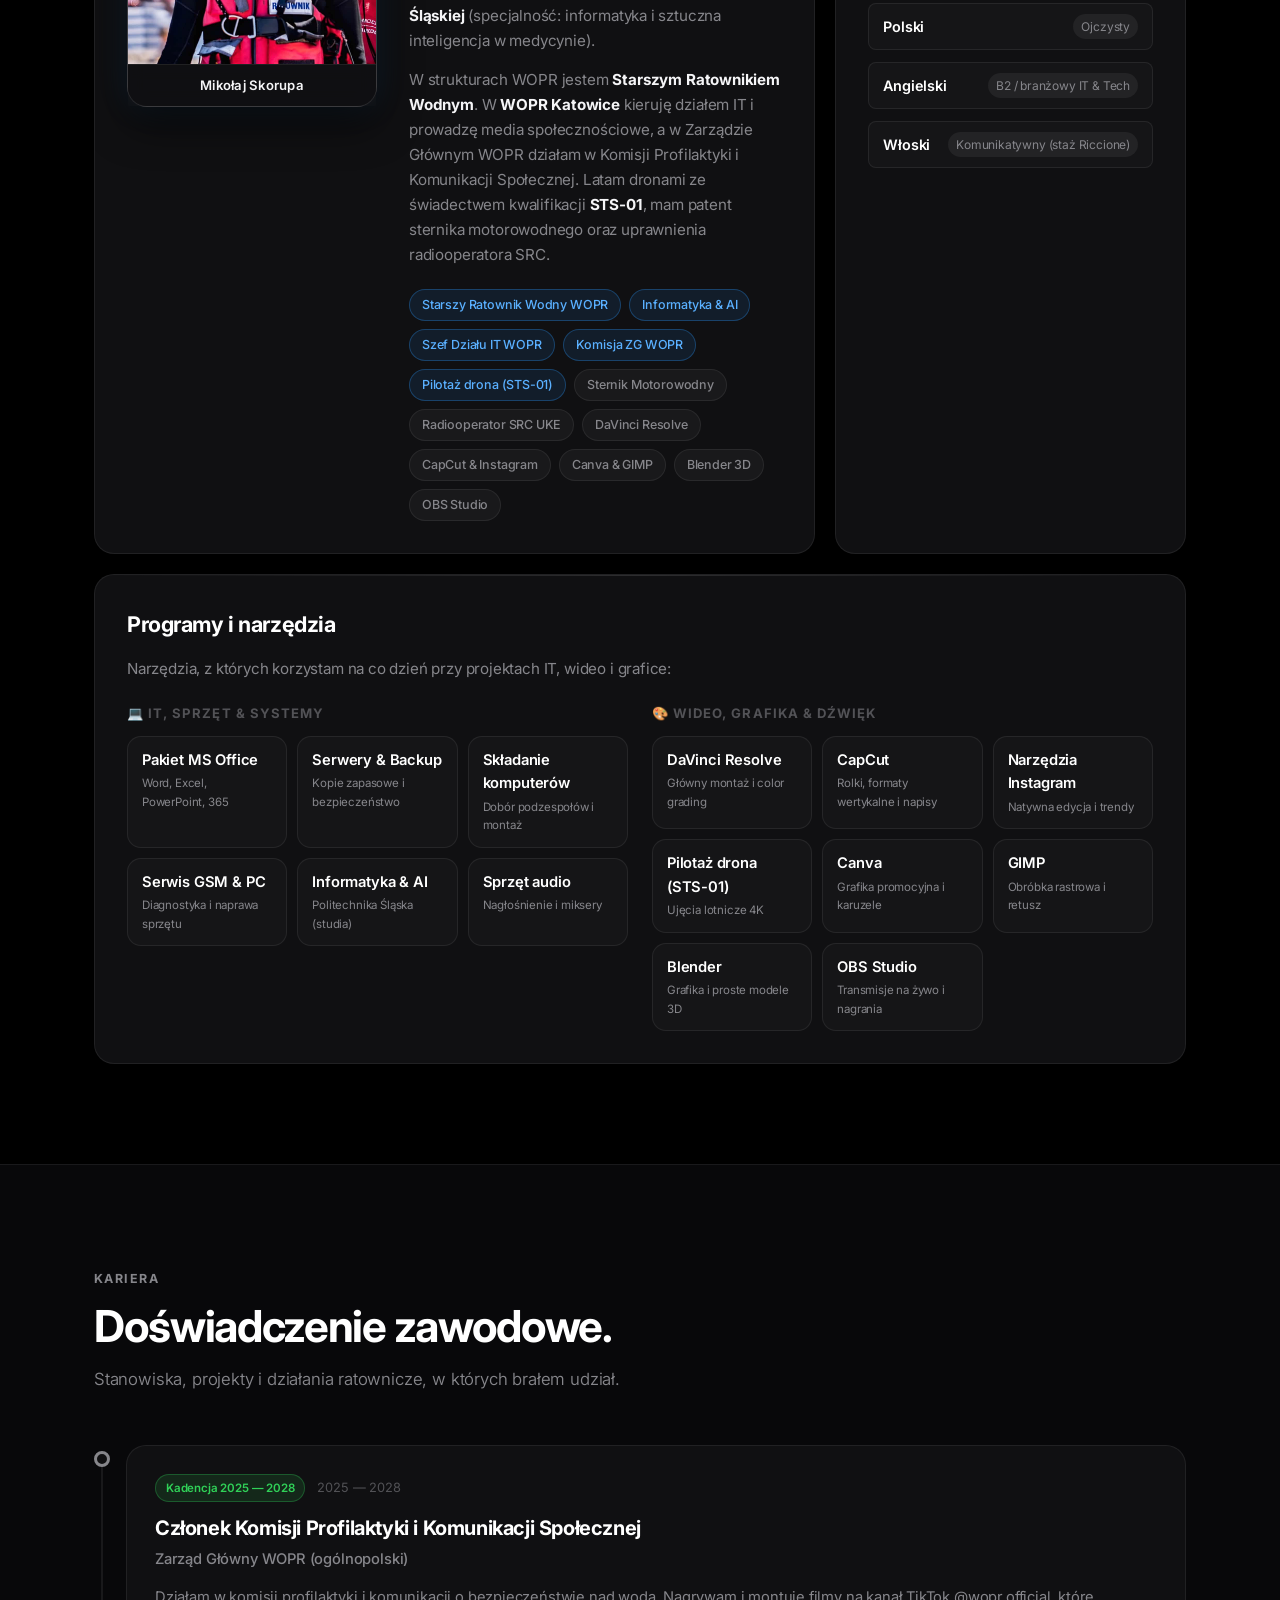
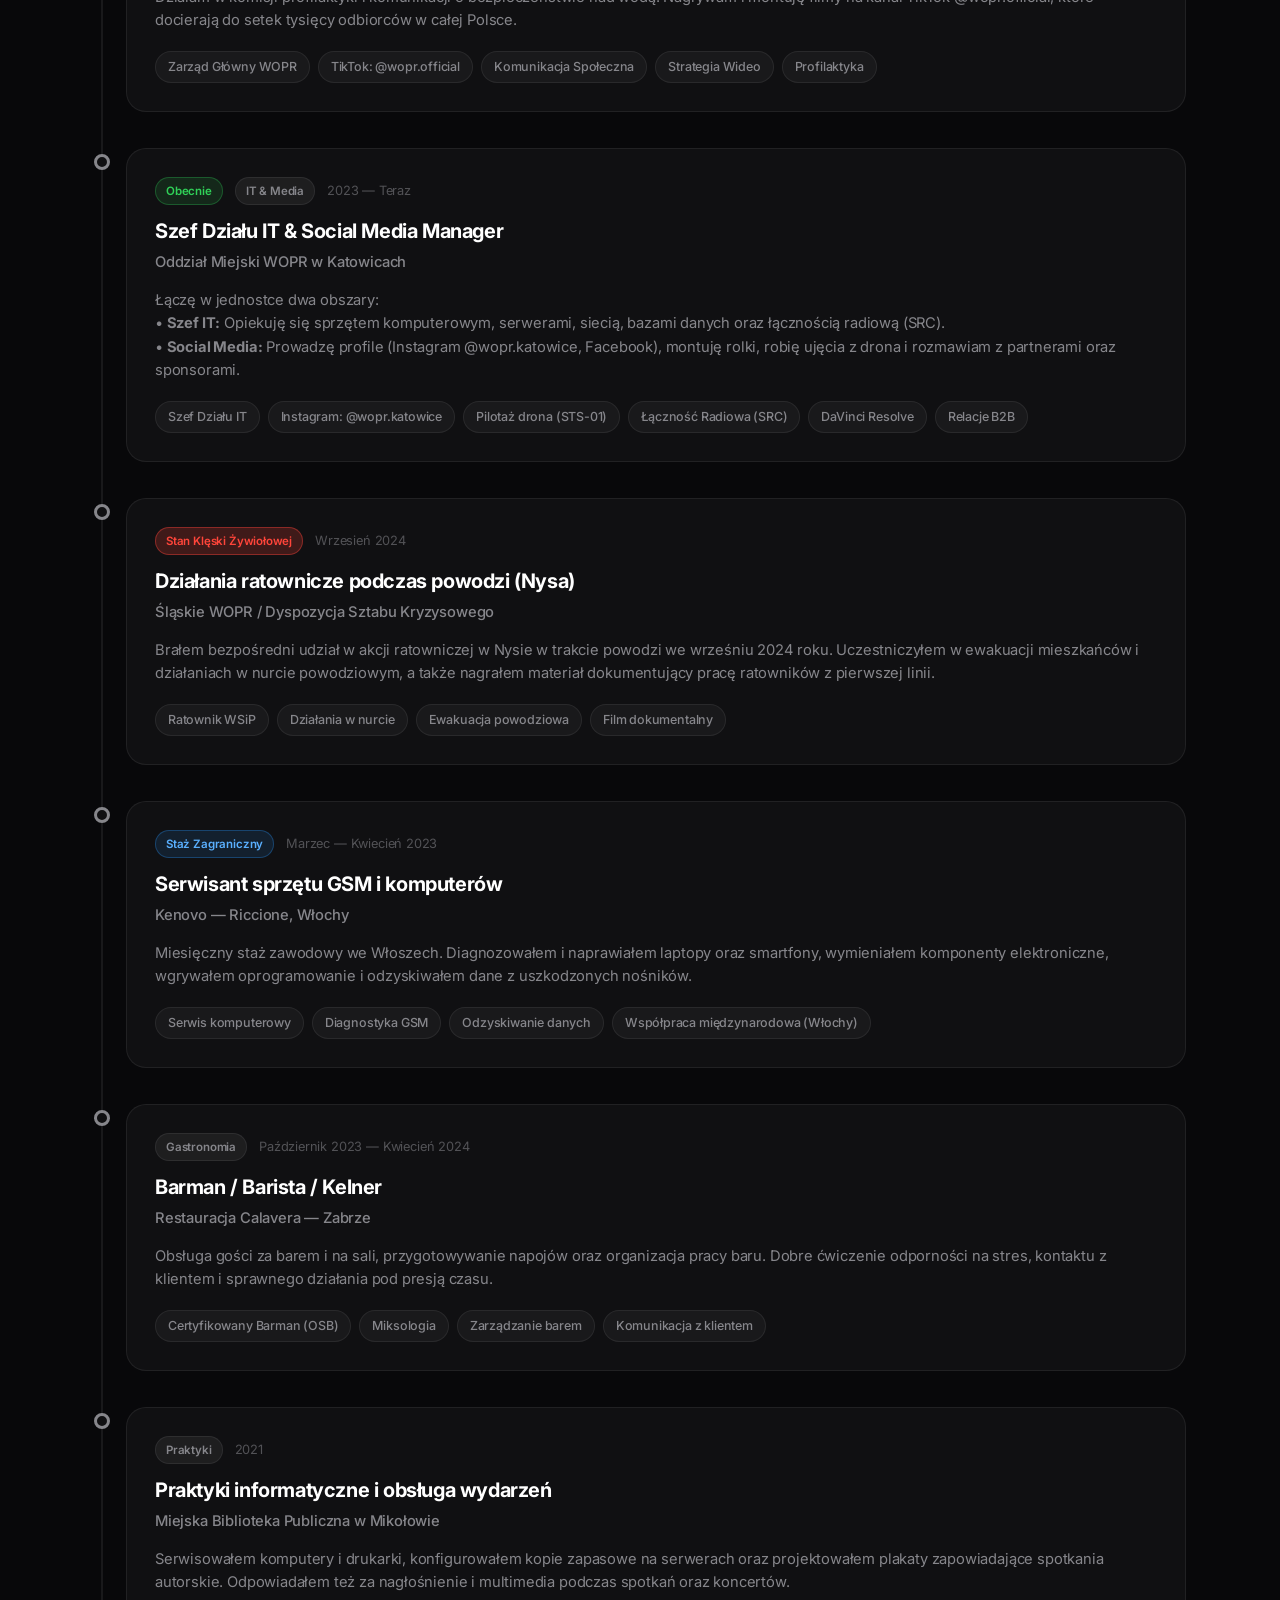
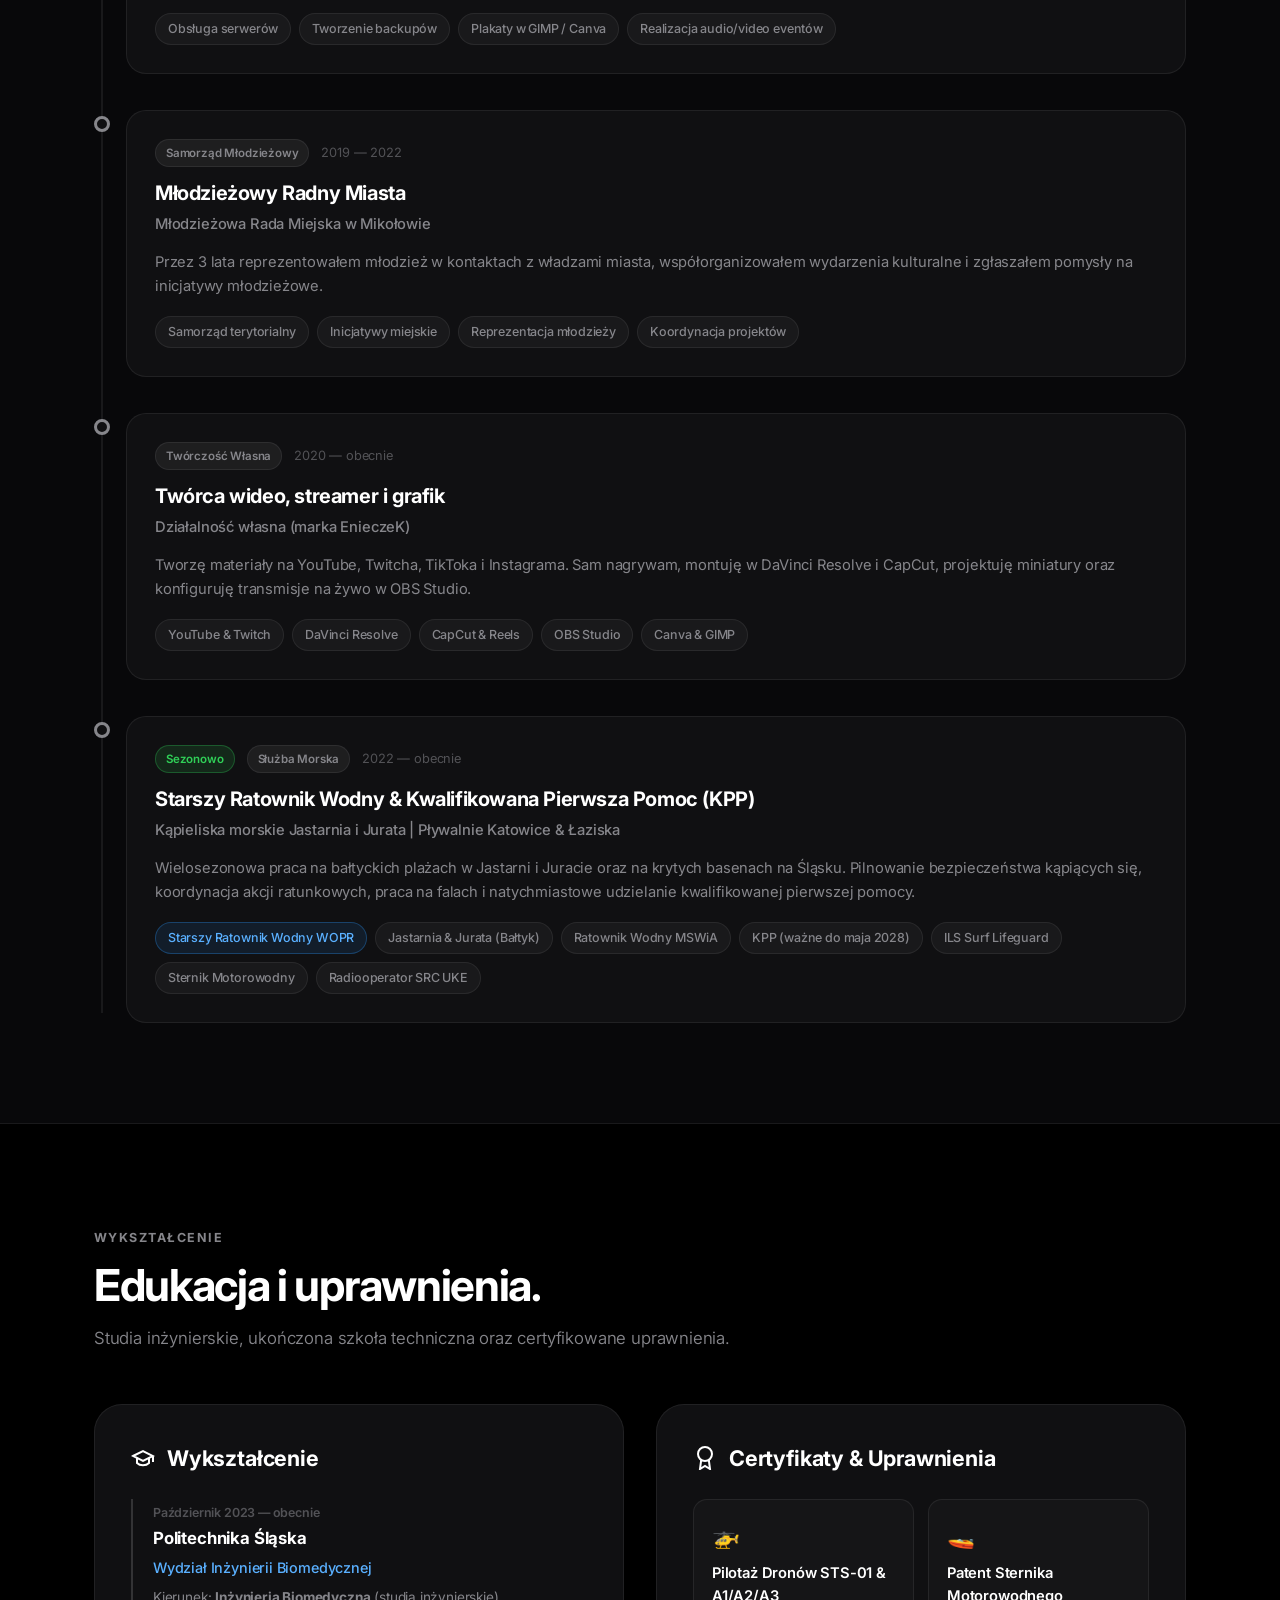
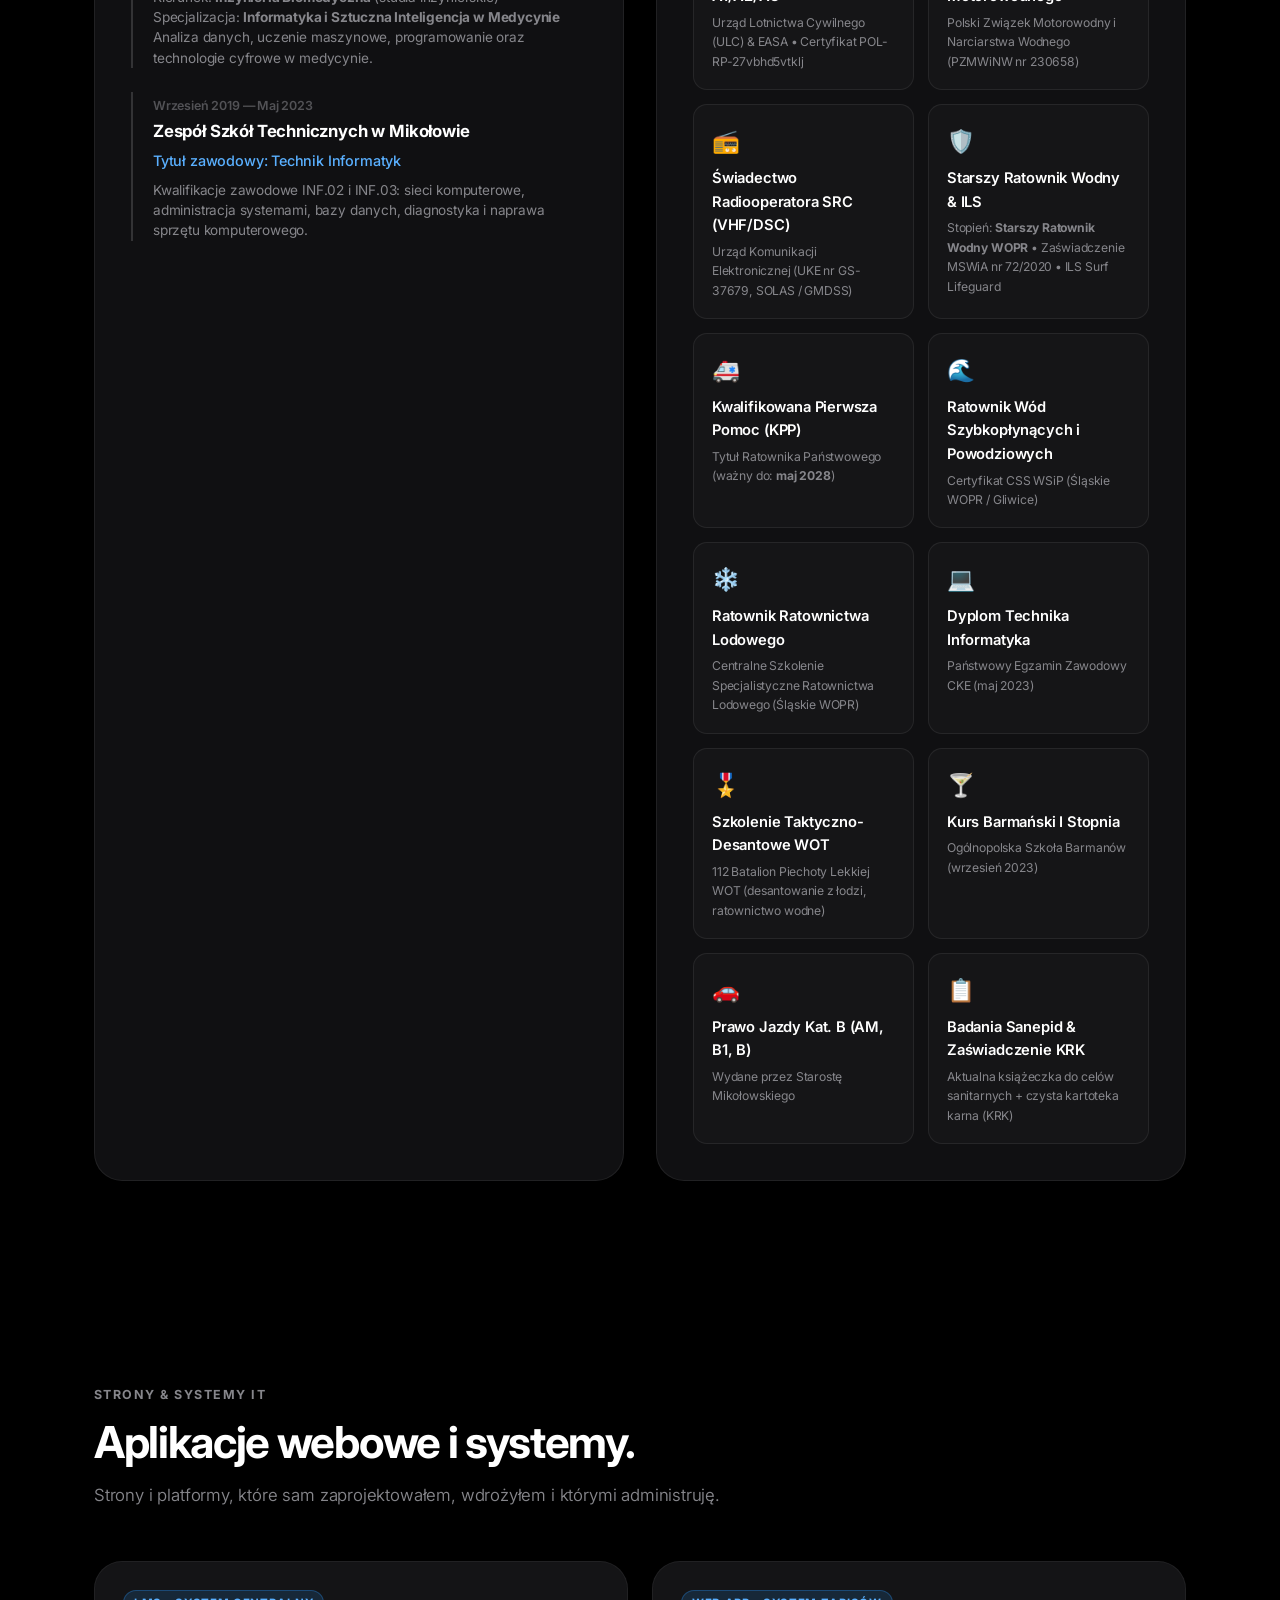
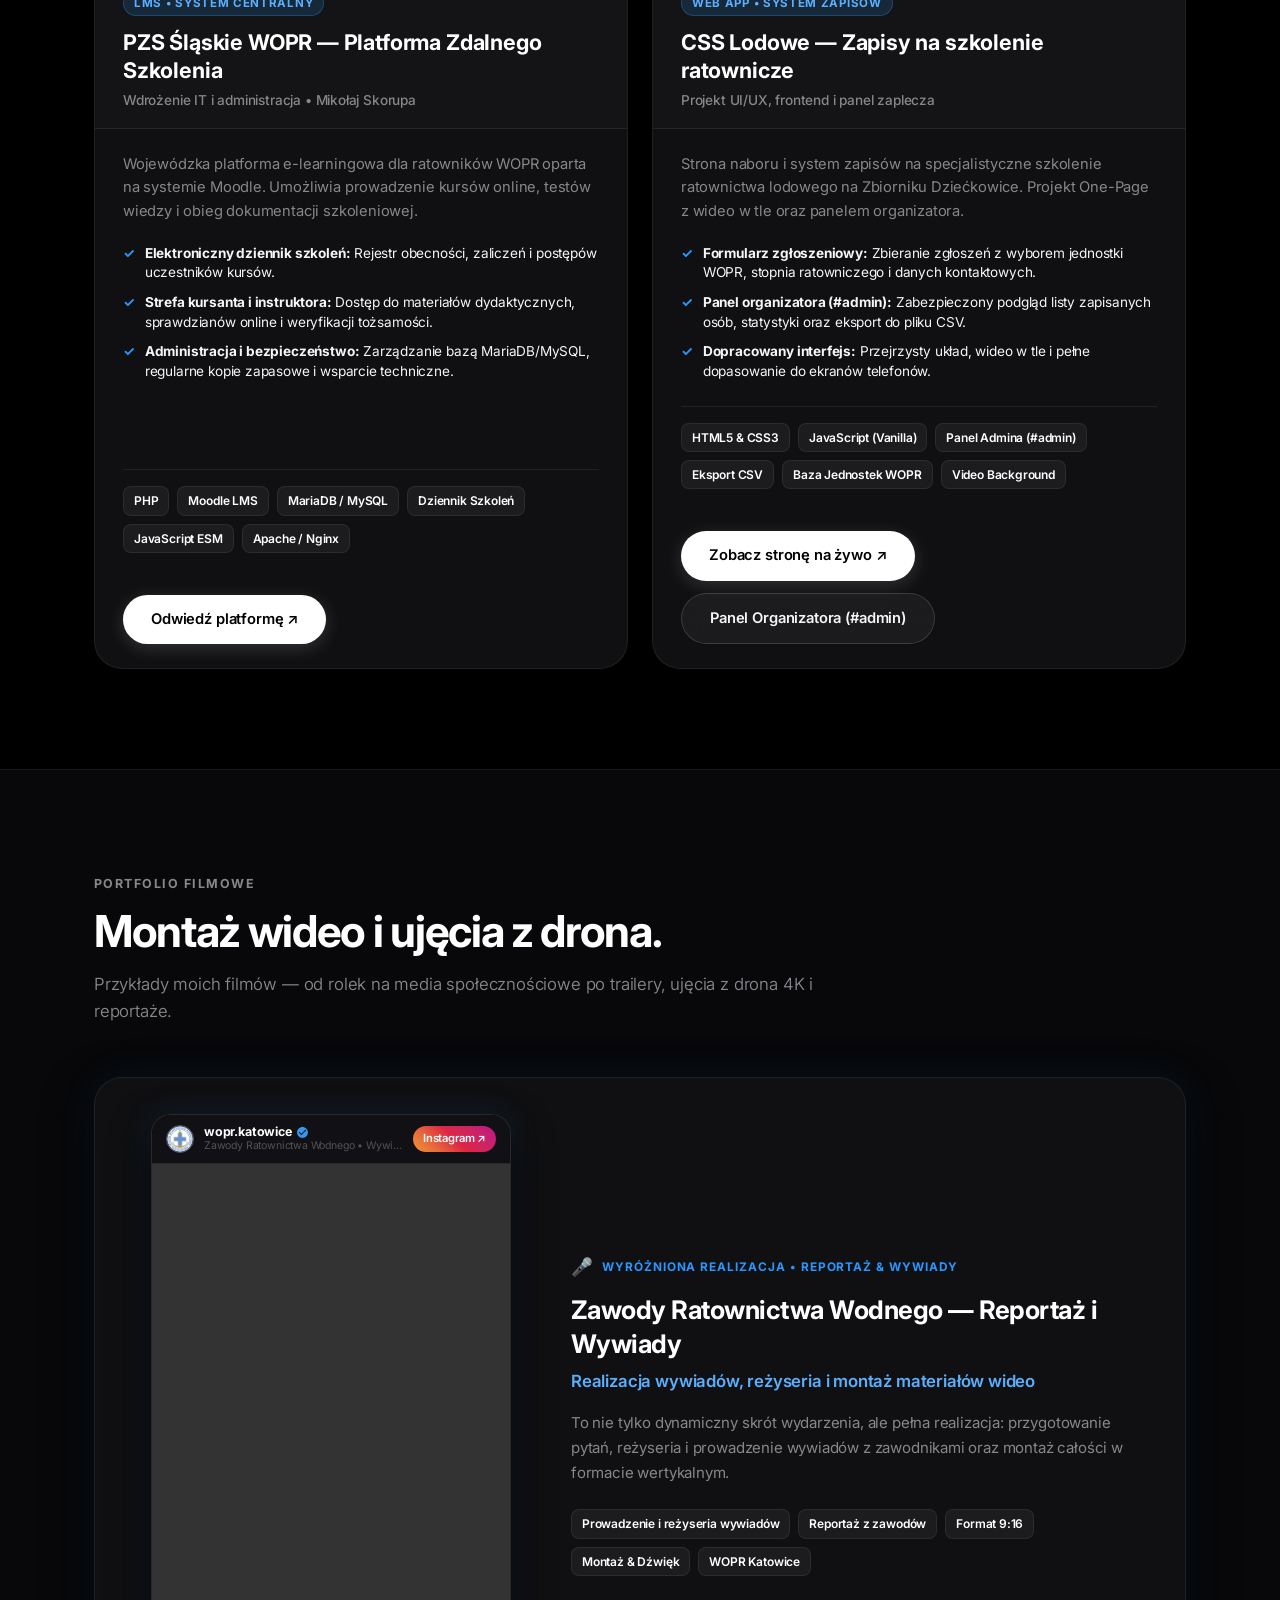
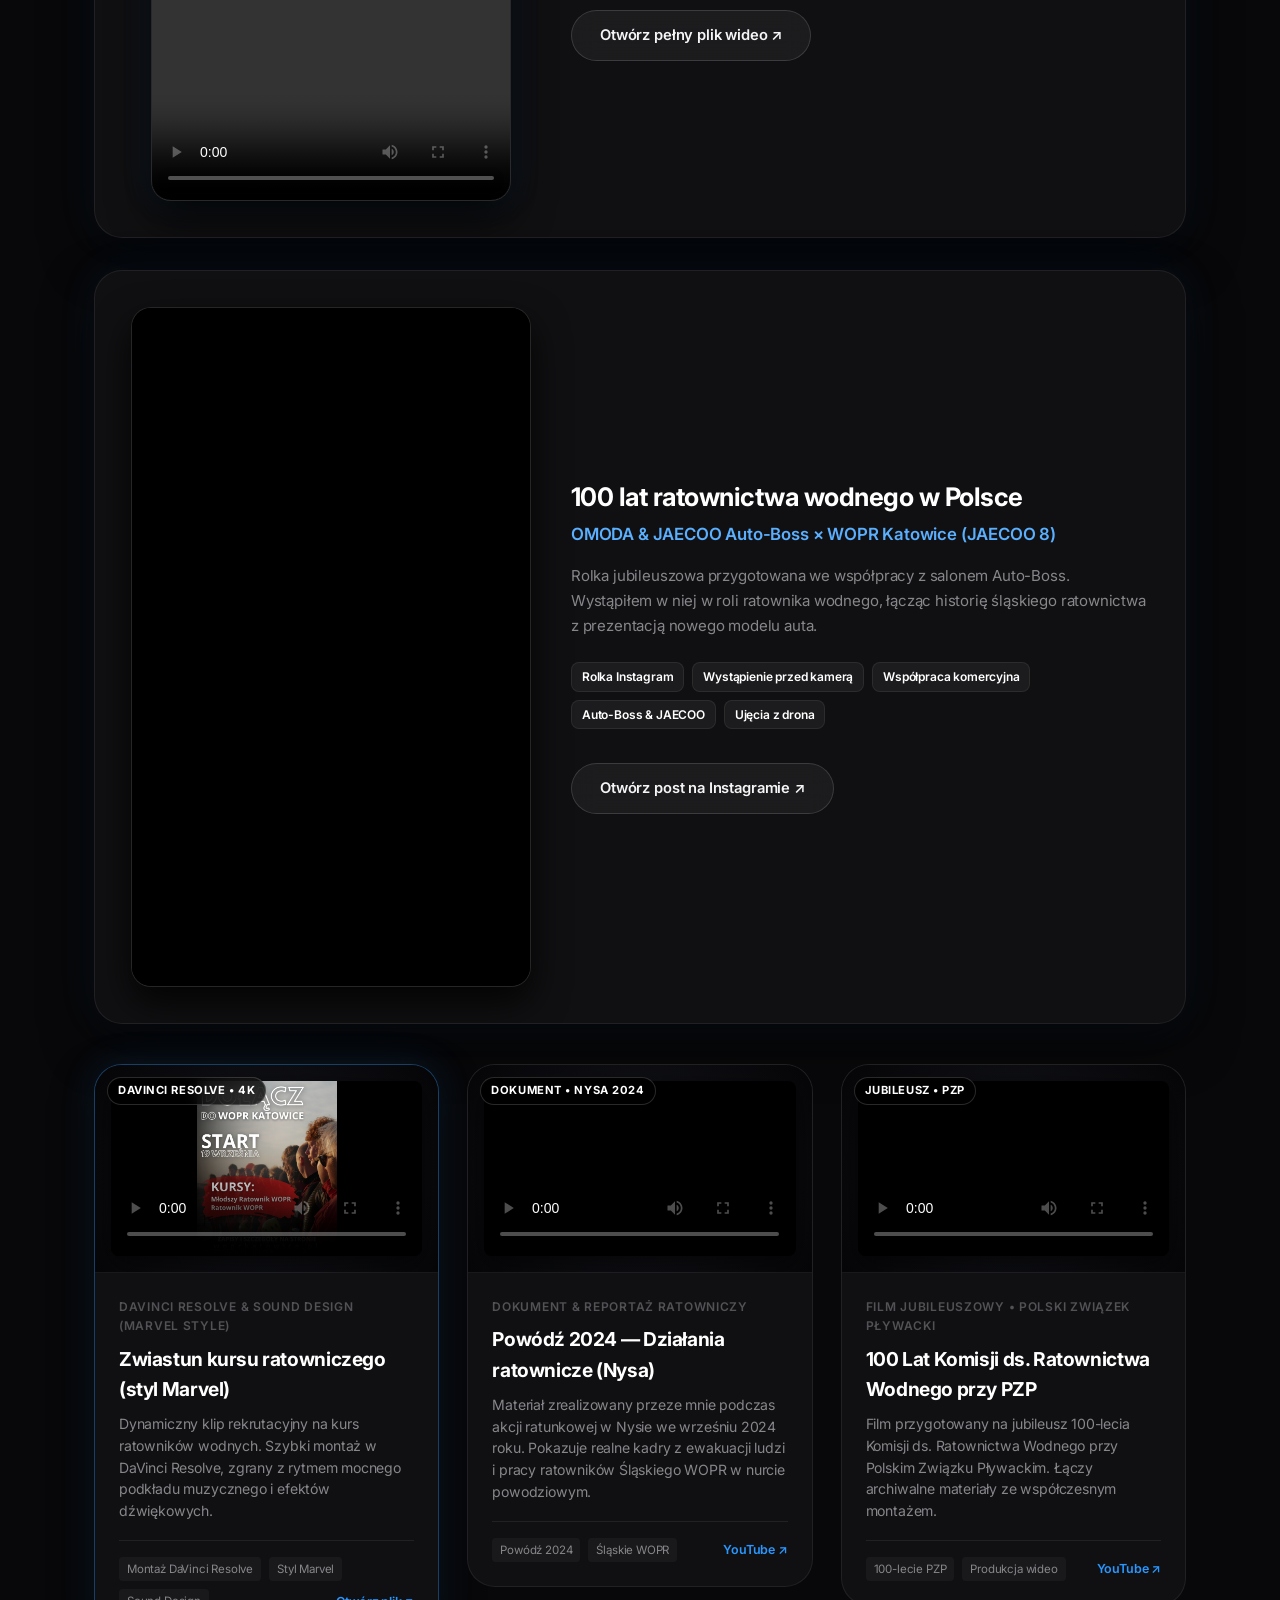
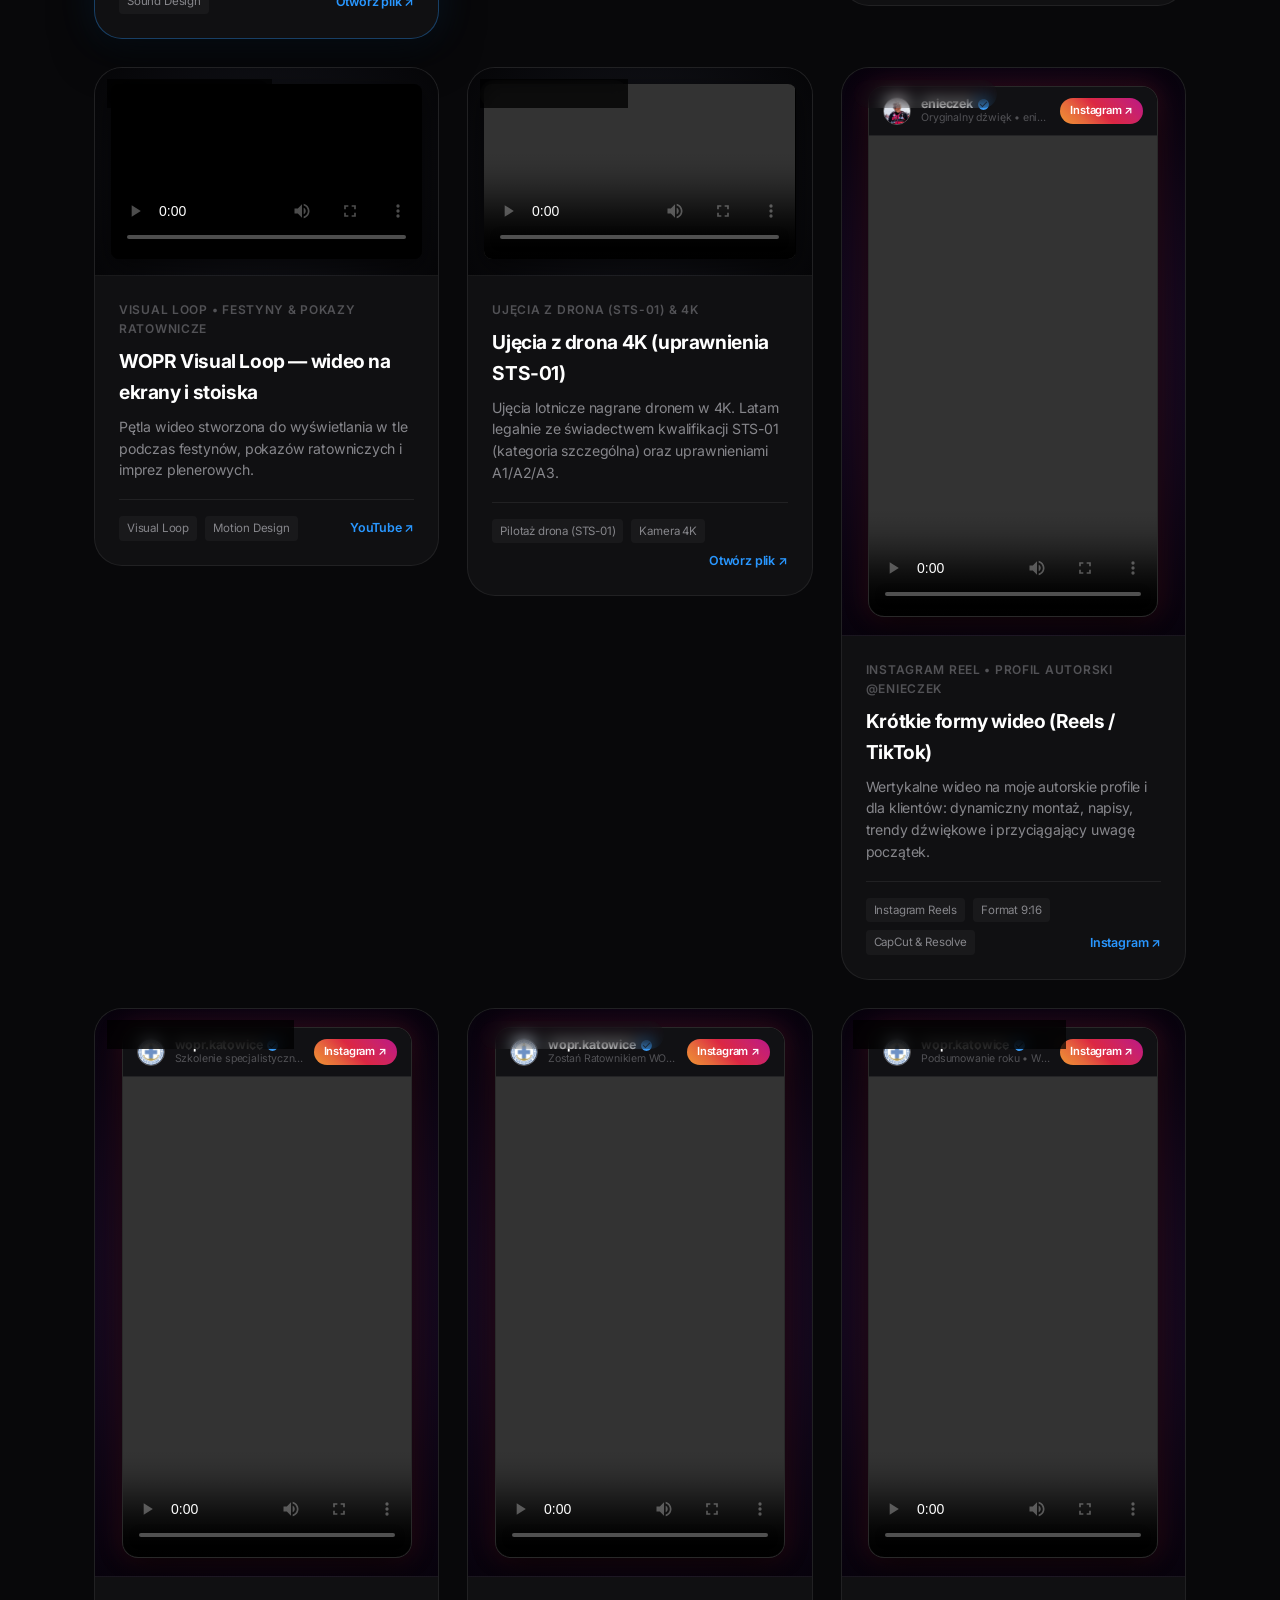
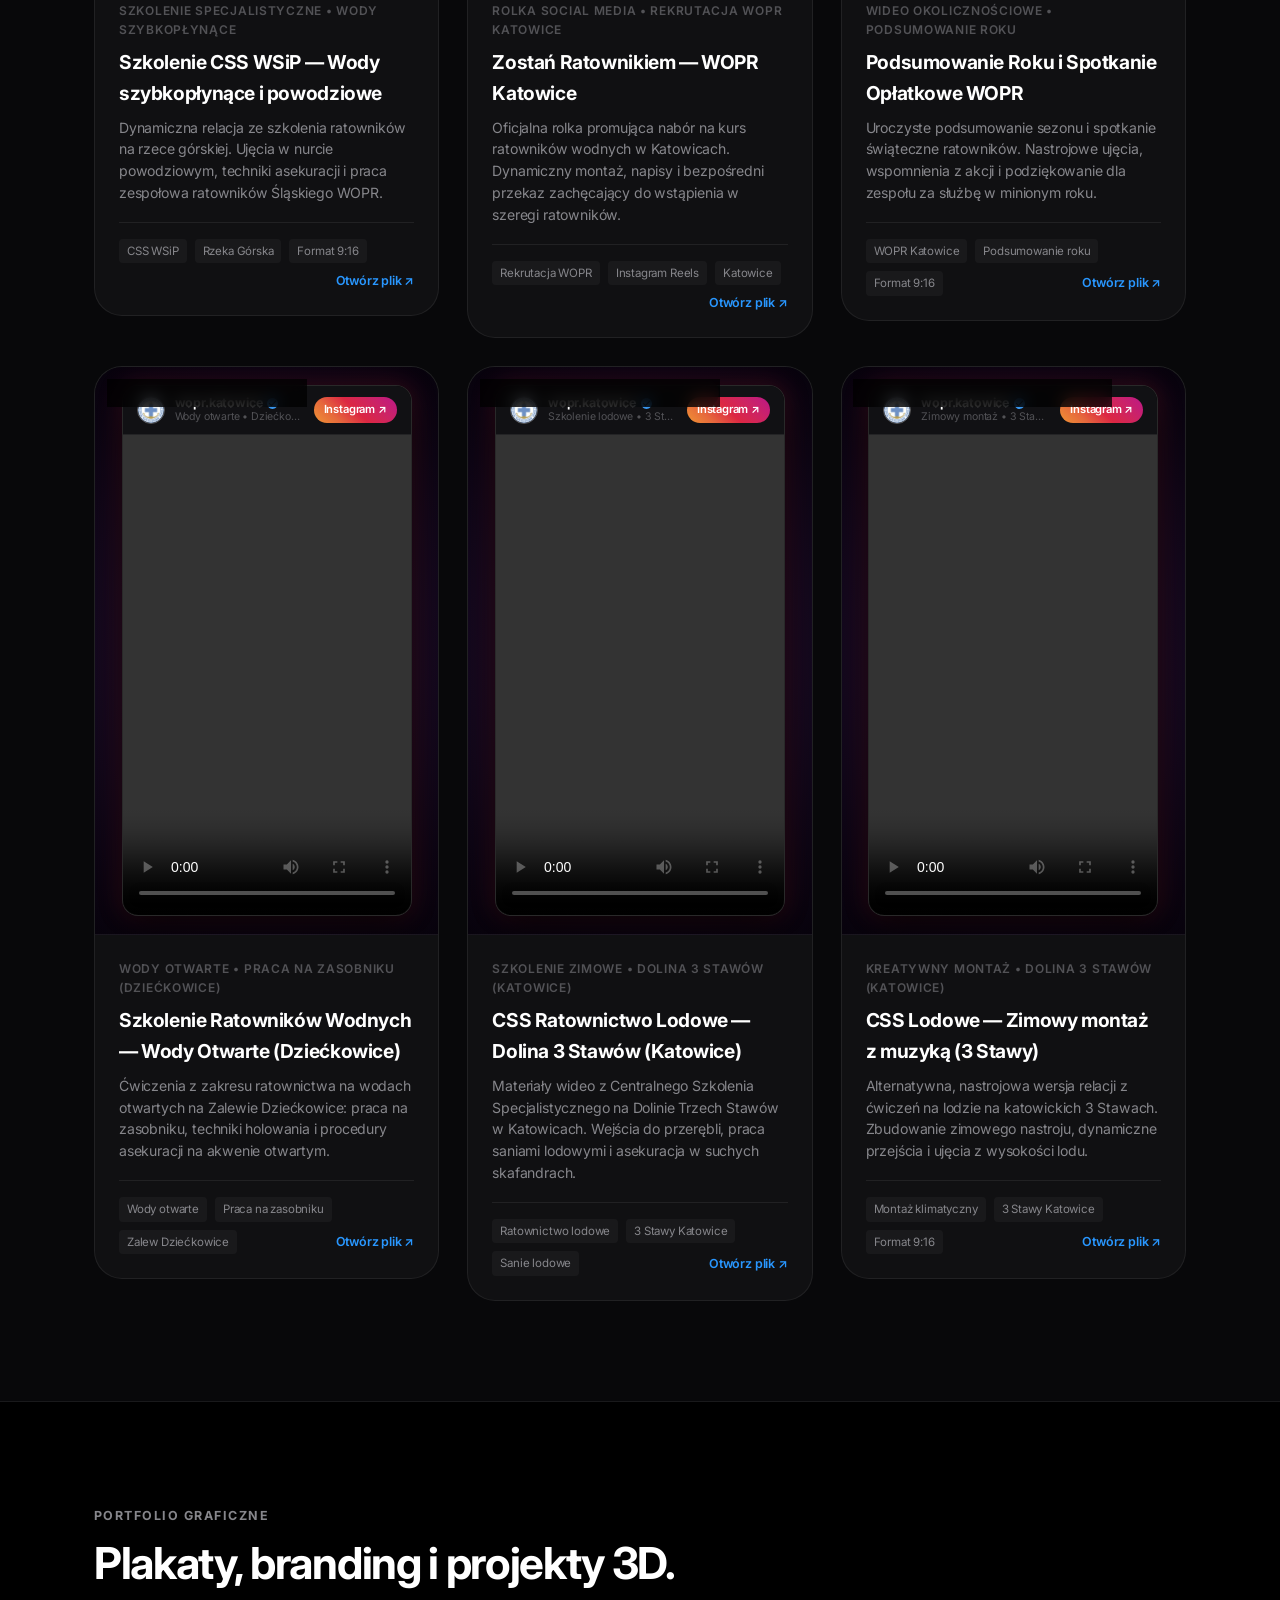
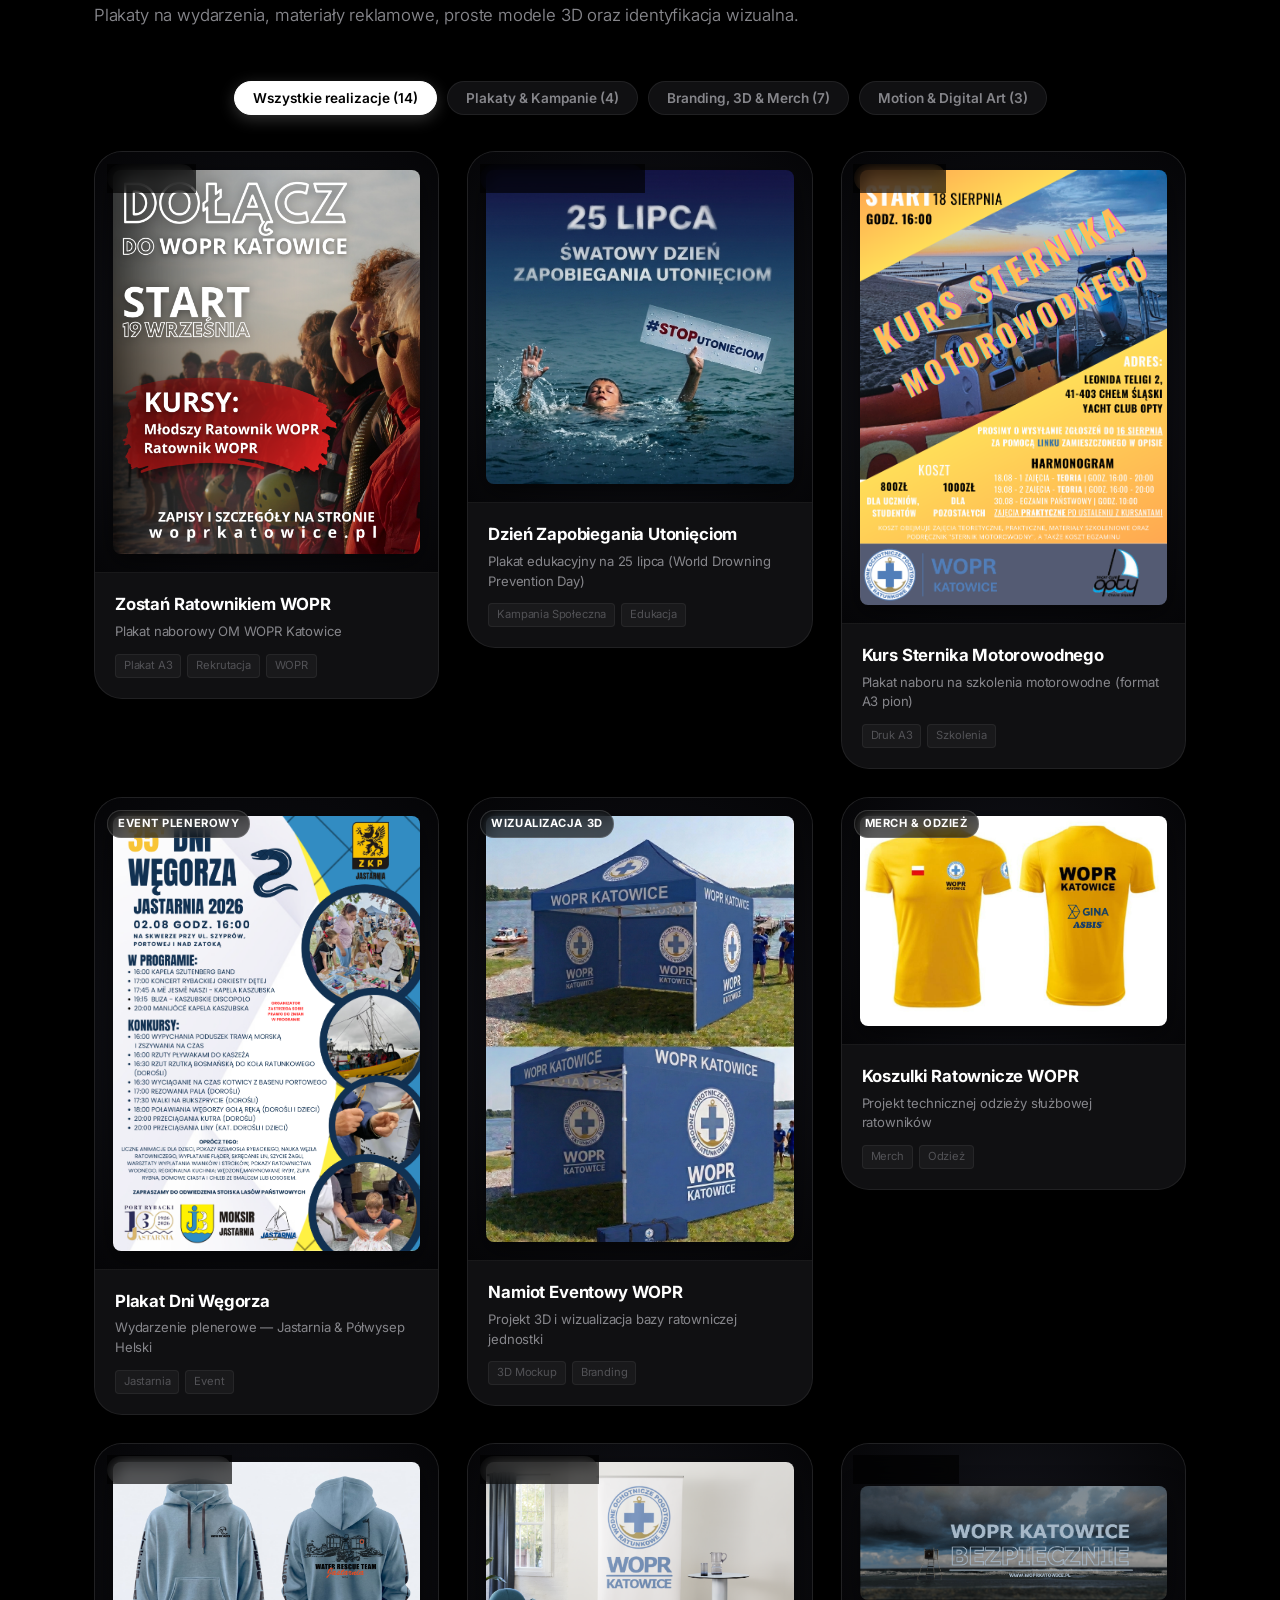
==== commit 0a009446: "fix: adjust featured video phone mockup to fit 9:16 aspect ratio flush without letterboxing" ====
--- a/index.html
+++ b/index.html
@@ -879,22 +879,19 @@
 
         <!-- Featured Video 1: Zawody Ratownictwa Wodnego — Wywiady i Reżyseria (zawodyWywiad) -->
         <div class="featured-reel-showcase reveal-fade" id="featuredZawodyWywiad" style="margin-bottom: 32px;">
-          <div class="featured-reel-player-box" style="display: flex; flex-direction: column;">
-            <div class="reel-header-bar" style="background: rgba(18, 18, 22, 0.98); border-bottom: 1px solid rgba(255, 255, 255, 0.12); padding: 12px 16px;">
-              <img src="img/wopr_avatar.png" alt="WOPR Katowice" class="reel-header-avatar" style="width: 32px; height: 32px;">
+          <div class="featured-video-phone-mockup">
+            <div class="reel-header-bar">
+              <img src="img/wopr_avatar.png" alt="WOPR Katowice" class="reel-header-avatar">
               <div class="reel-header-info">
-                <span class="reel-author" style="font-size: 0.85rem;">wopr.katowice <svg class="verified-badge-mini" viewBox="0 0 24 24" fill="#3897f0"><path d="M12 2C6.48 2 2 6.48 2 12s4.48 10 10 10 10-4.48 10-10S17.52 2 12 2zm-2 15l-5-5 1.41-1.41L10 14.17l7.59-7.59L19 8l-9 9z"/></svg></span>
+                <span class="reel-author">wopr.katowice <svg class="verified-badge-mini" viewBox="0 0 24 24" fill="#3897f0"><path d="M12 2C6.48 2 2 6.48 2 12s4.48 10 10 10 10-4.48 10-10S17.52 2 12 2zm-2 15l-5-5 1.41-1.41L10 14.17l7.59-7.59L19 8l-9 9z"/></svg></span>
                 <span class="reel-sound">Zawody Ratownictwa Wodnego • Wywiady</span>
               </div>
               <a href="https://www.instagram.com/wopr.katowice/" target="_blank" rel="noopener noreferrer" class="reel-follow-pill">Instagram ↗</a>
             </div>
-            <div style="flex: 1; min-height: 0; background: #000; position: relative;">
-              <span class="video-badge" style="position: absolute; top: 12px; left: 12px; z-index: 5;">Format 9:16 • Wywiady</span>
-              <video class="vertical-reel-player" controls preload="metadata" playsinline style="width: 100%; height: 100%; object-fit: cover; background: #000;">
-                <source src="zawody_wywiad_web.mp4" type="video/mp4">
-                Twoja przeglądarka nie obsługuje tagu wideo.
-              </video>
-            </div>
+            <video class="featured-vertical-player" controls preload="metadata" playsinline>
+              <source src="zawody_wywiad_web.mp4" type="video/mp4">
+              Twoja przeglądarka nie obsługuje tagu wideo.
+            </video>
           </div>
 
           <div class="featured-reel-details">
--- a/css/style.css
+++ b/css/style.css
@@ -1598,6 +1598,38 @@
   overflow: hidden;
 }
 
+/* Featured Native Video Phone Mockup (zawody wywiad) */
+.featured-video-phone-mockup {
+  position: relative;
+  width: 100%;
+  max-width: 360px;
+  margin: 0 auto;
+  border-radius: 20px;
+  overflow: hidden;
+  background: #000000;
+  border: 1px solid rgba(255, 255, 255, 0.16);
+  box-shadow: 0 16px 40px rgba(0, 0, 0, 0.85), 0 0 30px rgba(41, 151, 255, 0.15);
+  display: flex;
+  flex-direction: column;
+}
+
+.featured-video-phone-mockup .reel-header-bar {
+  flex-shrink: 0;
+  background: rgba(18, 18, 22, 0.98);
+  border-bottom: 1px solid rgba(255, 255, 255, 0.1);
+  padding: 10px 14px;
+}
+
+.featured-video-phone-mockup .featured-vertical-player {
+  width: 100%;
+  aspect-ratio: 9 / 16;
+  height: auto;
+  max-height: none;
+  display: block;
+  object-fit: contain;
+  background: #000000;
+}
+
 .featured-reel-details {
   display: flex;
   flex-direction: column;
@@ -3613,6 +3645,10 @@
     max-width: 300px;
     margin: 0 auto;
   }
+  .featured-video-phone-mockup {
+    max-width: 290px;
+    margin: 0 auto;
+  }
   .cards-grid,
   .video-cards-grid {
     grid-template-columns: 1fr;
